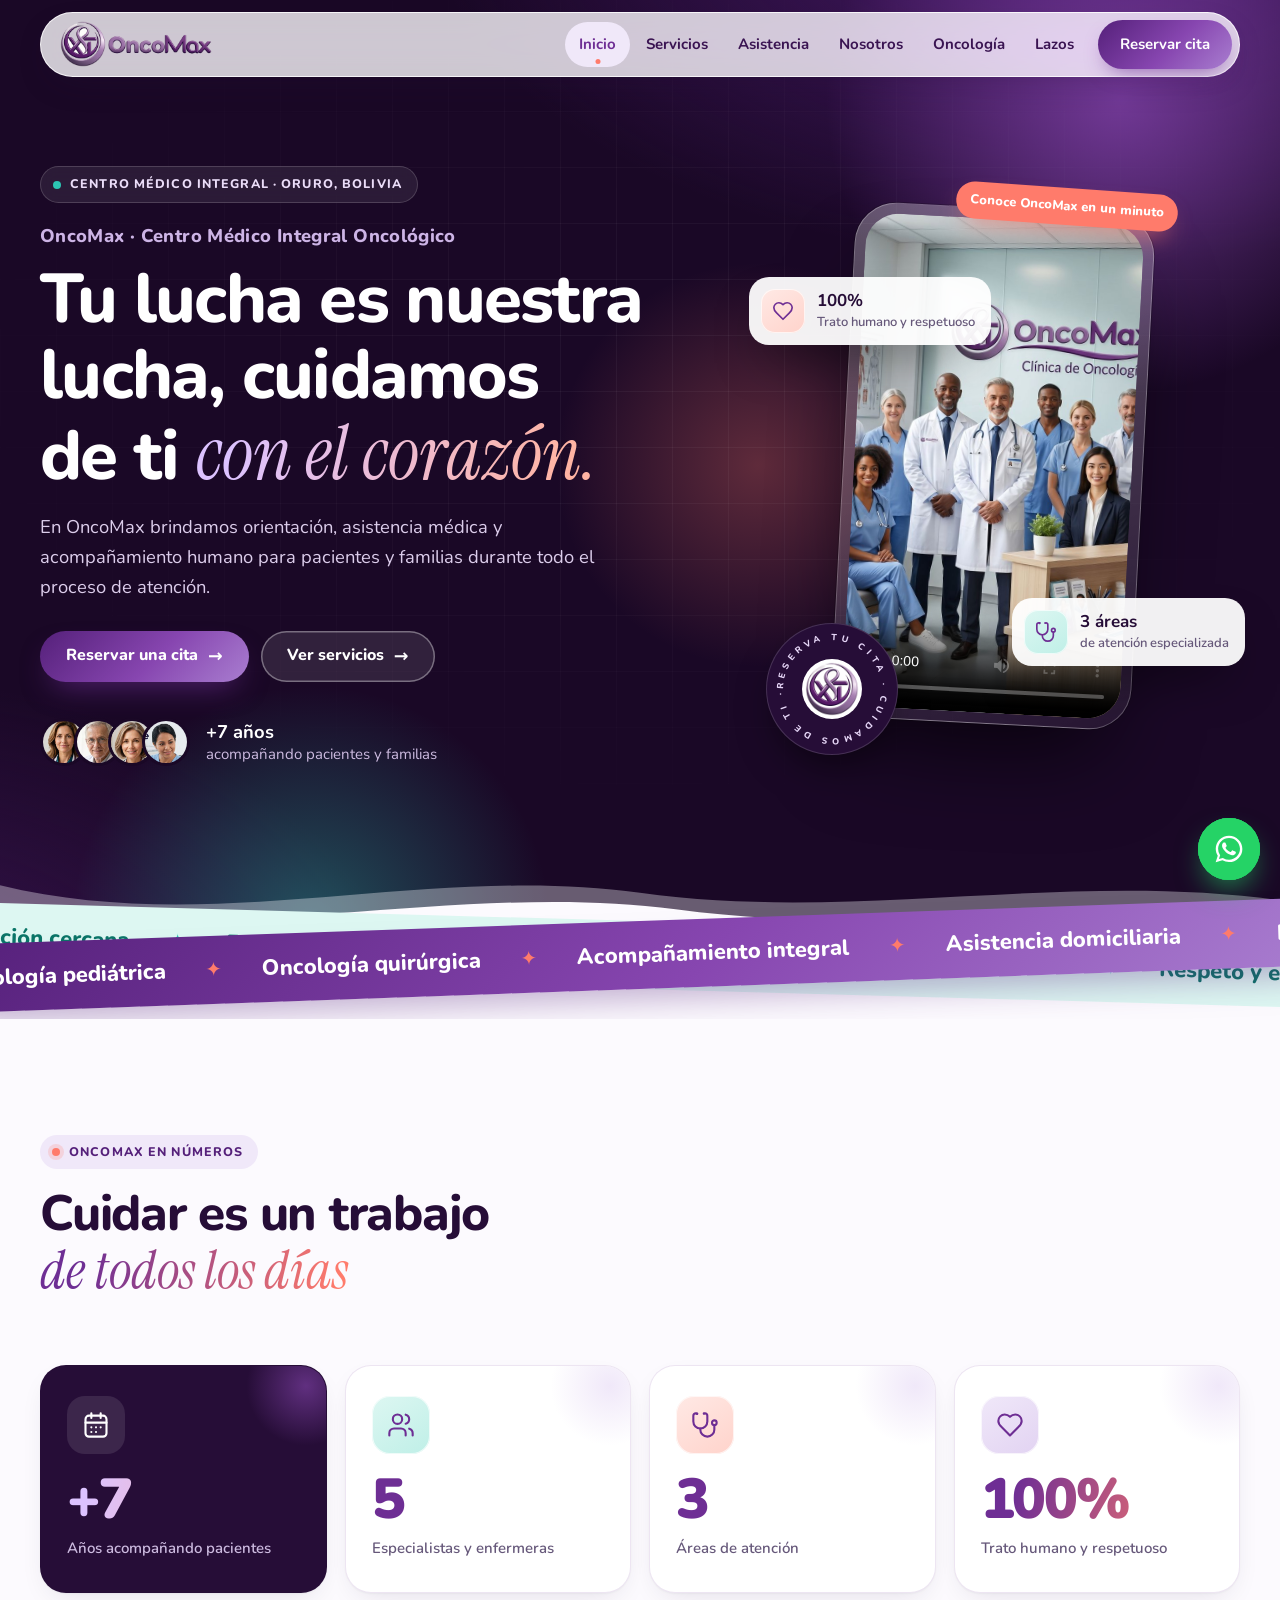
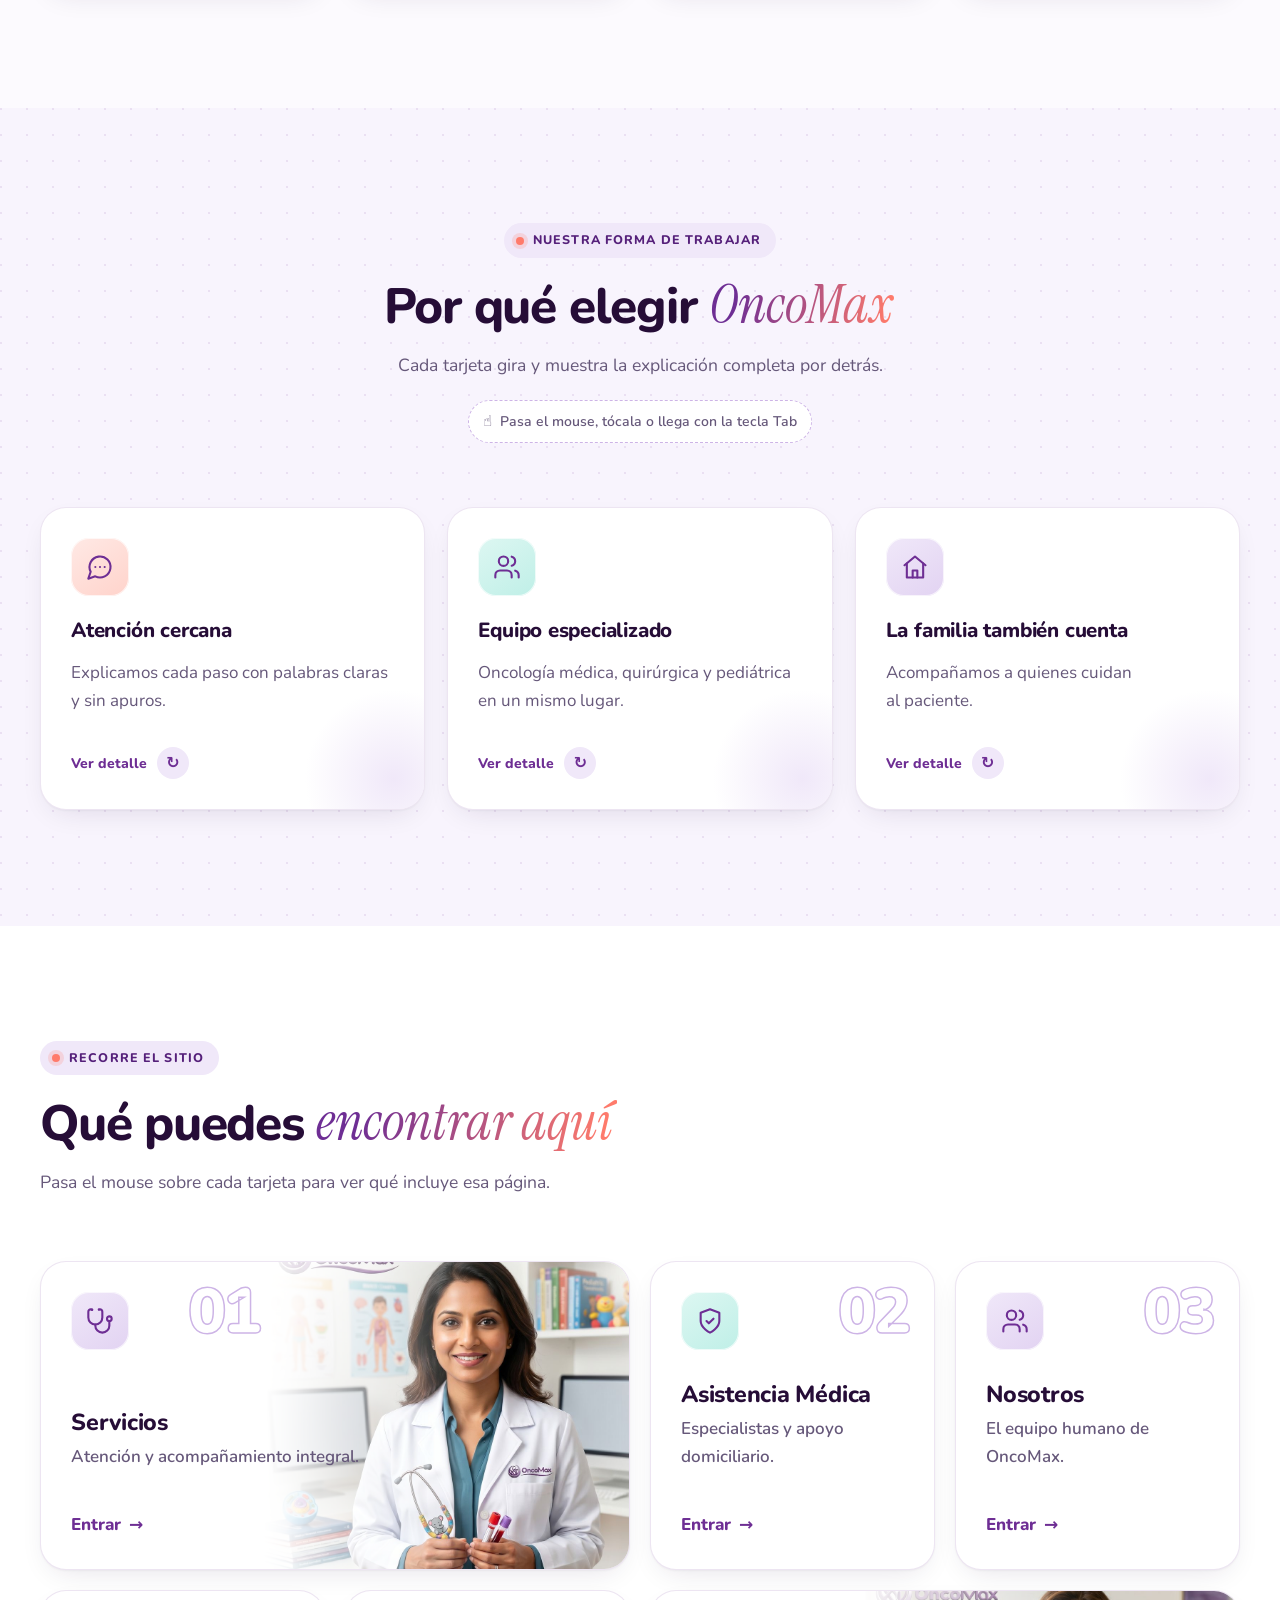
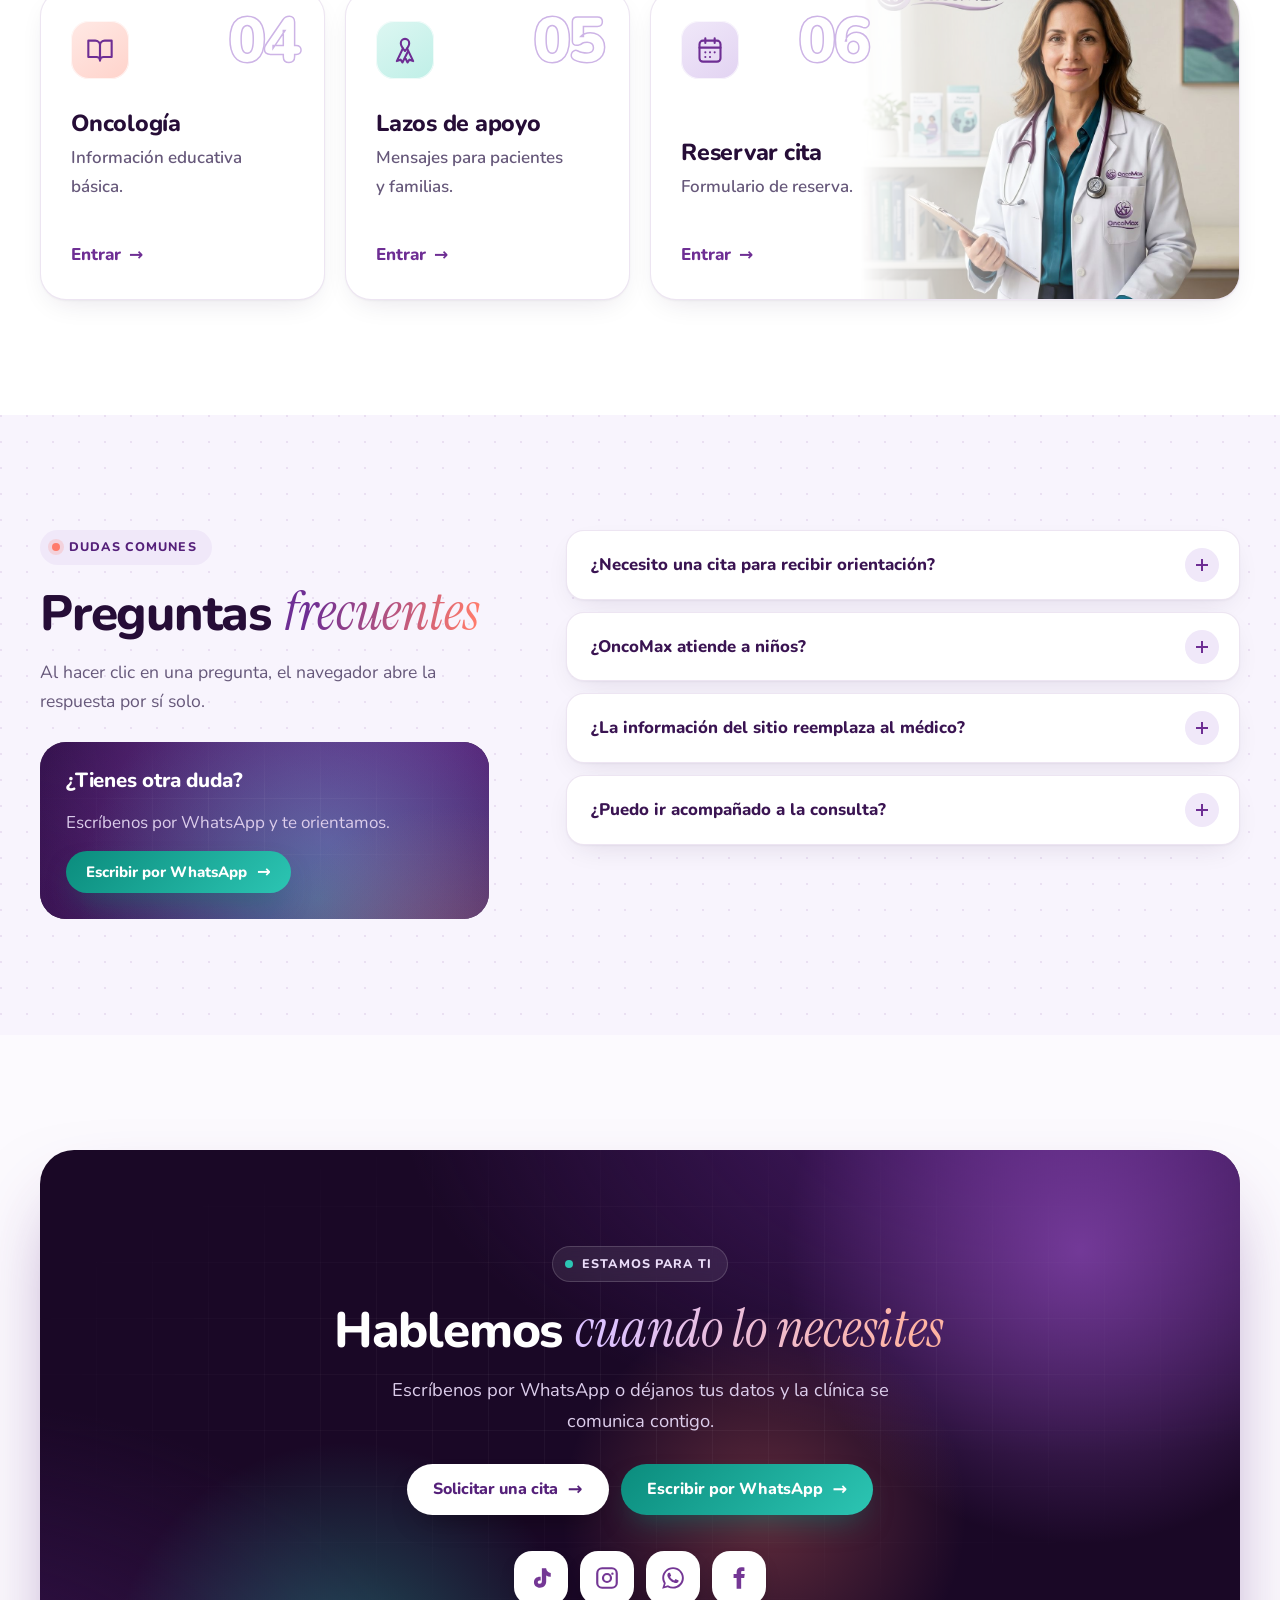
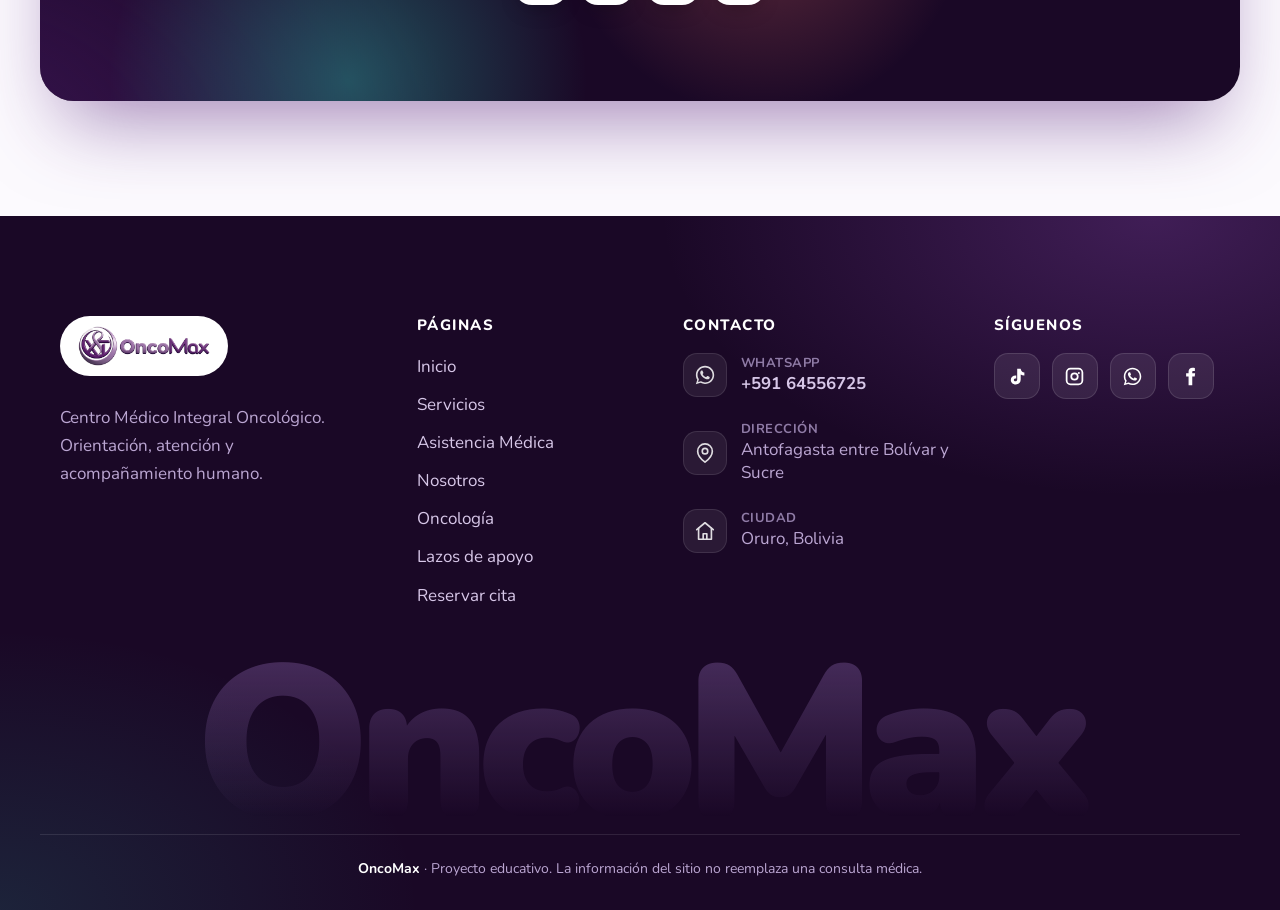
==== index.html @ a29e319a "Add files via upload" ====
<!DOCTYPE html>
<!-- Esta linea le dice al navegador que el documento usa HTML5. -->
<html lang="es">
<head>
  <!-- head guarda datos que el navegador necesita, pero que casi no se ven en pantalla. -->
  <meta charset="UTF-8">
  <meta name="viewport" content="width=device-width, initial-scale=1.0">
  <meta name="description" content="OncoMax: centro médico integral oncológico en Oruro, Bolivia. Orientación, asistencia médica y acompañamiento humano.">
  <meta name="theme-color" content="#260D37">
  <title>OncoMax | Inicio</title>
  <link rel="icon" href="assets/img/logo-simbolo.png">
  <!-- Tipografias: Nunito (redondeada como el logo) e Instrument Serif para los acentos. -->
  <link rel="preconnect" href="https://fonts.googleapis.com">
  <link rel="preconnect" href="https://fonts.gstatic.com" crossorigin>
  <link rel="stylesheet" href="https://fonts.googleapis.com/css2?family=Instrument+Serif:ital@0;1&amp;family=Nunito:wght@400..900&amp;display=swap">
  <!-- Todos los estilos del sitio viven en un solo archivo compartido. -->
  <link rel="stylesheet" href="assets/css/estilos.css">
</head>
<body>
  <!-- Barra de progreso de lectura (solo decorativa). -->
  <div class="progreso" aria-hidden="true"></div>

  <!-- ================= CABECERA ================= -->
  <header class="cabecera">
    <div class="cabecera__interior">
      <!-- El logo siempre lleva al inicio. -->
      <a class="marca" href="index.html" aria-label="OncoMax, ir al inicio">
        <img src="assets/img/logo-oncomax-horizontal.png" alt="OncoMax" width="152" height="46">
      </a>

      <!-- Casilla escondida que abre el menu en celular; el label es el boton. -->
      <input class="nav-toggle" id="nav-toggle" type="checkbox" aria-label="Abrir o cerrar el menu">
      <label class="hamburguesa" for="nav-toggle" aria-hidden="true">
        <span></span><span></span><span></span>
      </label>

      <nav class="nav" aria-label="Principal">
        <a class="activo" aria-current="page" href="index.html">Inicio</a>
        <a href="servicios.html">Servicios</a>
        <a href="asistencia.html">Asistencia</a>
        <a href="nosotros.html">Nosotros</a>
        <a href="oncologia.html">Oncología</a>
        <a href="lazos.html">Lazos</a>
        <a class="nav__cta" href="reserva.html">Reservar cita</a>
      </nav>
    </div>
  </header>

  <main>
    <!-- ================= PORTADA ================= -->
    <section class="portada">
      <div class="fondo-vivo" aria-hidden="true"><span class="mancha mancha--1"></span><span class="mancha mancha--2"></span><span class="mancha mancha--3"></span></div>
      <div class="portada__interior">
        <div class="portada__texto">
          <!-- "entrada" hace que cada linea aparezca al cargar; --d es el orden. -->
          <span class="etiqueta etiqueta--brillo entrada">Centro médico integral · Oruro, Bolivia</span>
          <span class="portada__marca entrada" style="--d:1">OncoMax · Centro Médico Integral Oncológico</span>
          <h1 class="entrada" style="--d:2">Tu lucha es nuestra lucha, cuidamos de ti <em>con el corazón.</em></h1>
          <p class="entrada" style="--d:3">En OncoMax brindamos orientación, asistencia médica y acompañamiento humano
             para pacientes y familias durante todo el proceso de atención.</p>
          <div class="acciones entrada" style="--d:4">
            <a class="boton" href="reserva.html">Reservar una cita</a>
            <a class="boton boton--vidrio" href="servicios.html">Ver servicios</a>
          </div>

          <!-- Caras del equipo + un dato que da confianza. -->
          <div class="confianza entrada" style="--d:5">
            <div class="avatares">
              <img src="assets/img/web/cara-dra-elena-rosales.jpg" alt="" width="48" height="48">
              <img src="assets/img/web/cara-doctor-abdon.jpg" alt="" width="48" height="48">
              <img src="assets/img/web/cara-dra-amara-orellio.jpg" alt="" width="48" height="48">
              <img src="assets/img/web/cara-enfermera-sofia.jpg" alt="" width="48" height="48">
            </div>
            <p><b>+7 años</b> acompañando pacientes y familias</p>
          </div>
        </div>

        <!-- El video vive dentro de un marco con forma de celular. -->
        <div class="portada__visual entrada" style="--d:3">
          <p class="video-pie">Conoce OncoMax en un minuto</p>
          <div class="telefono">
            <video class="video" controls playsinline preload="metadata" poster="assets/img/web/equipo-oncomax.jpg">
              <source src="assets/videos/video-inicio.mp4" type="video/mp4">
              Tu navegador no puede reproducir este video.
            </video>
          </div>

          <!-- Tarjetitas que flotan alrededor del video. -->
          <div class="flotante flotante--1">
            <span class="icono icono--chico icono--coral"><img src="assets/icons/ui/corazon.svg" alt=""></span>
            <span><b>100%</b><small>Trato humano y respetuoso</small></span>
          </div>
          <div class="flotante flotante--2">
            <span class="icono icono--chico icono--menta"><img src="assets/icons/ui/estetoscopio.svg" alt=""></span>
            <span><b>3 áreas</b><small>de atención especializada</small></span>
          </div>

          <!-- Sello que gira: el texto sigue un circulo dibujado en SVG. -->
          <a class="sello" href="reserva.html" aria-label="Reservar una cita">
            <svg viewBox="0 0 200 200" aria-hidden="true">
              <defs><path id="circulo-sello" d="M100,100 m-74,0 a74,74 0 1,1 148,0 a74,74 0 1,1 -148,0"/></defs>
              <!-- textLength reparte las letras para cubrir el circulo completo. -->
              <text><textPath href="#circulo-sello" textLength="462" lengthAdjust="spacing">Reserva tu cita · Cuidamos de ti · </textPath></text>
            </svg>
            <img src="assets/img/logo-simbolo.png" alt="">
          </a>
        </div>
      </div>
      <svg class="ola" viewBox="0 0 1440 120" preserveAspectRatio="none" aria-hidden="true">
        <path d="M0,38 C240,108 480,8 720,48 C960,88 1200,18 1440,58 L1440,120 L0,120 Z"/>
        <path d="M0,72 C260,120 520,32 760,70 C1000,108 1220,58 1440,82 L1440,120 L0,120 Z"/>
      </svg>
    </section>

    <!-- ================= CINTAS EN MOVIMIENTO =================
         Cada lista se repite dos veces: cuando la primera sale de la
         pantalla, la copia ocupa su lugar y el giro parece infinito. -->
    <div class="cintas" aria-hidden="true">
      <div class="cinta cinta--atras">
        <div class="cinta__pista">
          <ul><li>Atención cercana</li><li>Equipo especializado</li><li>La familia también cuenta</li><li>Palabras claras</li><li>Respeto y escucha</li></ul>
          <ul><li>Atención cercana</li><li>Equipo especializado</li><li>La familia también cuenta</li><li>Palabras claras</li><li>Respeto y escucha</li></ul>
        </div>
      </div>
      <div class="cinta">
        <div class="cinta__pista">
          <ul><li>Oncología pediátrica</li><li>Oncología quirúrgica</li><li>Acompañamiento integral</li><li>Asistencia domiciliaria</li><li>Lazos de apoyo</li></ul>
          <ul><li>Oncología pediátrica</li><li>Oncología quirúrgica</li><li>Acompañamiento integral</li><li>Asistencia domiciliaria</li><li>Lazos de apoyo</li></ul>
        </div>
      </div>
    </div>

    <!-- ================= CIFRAS ================= -->
    <section class="seccion">
      <div class="seccion__interior">
        <div class="titulo-seccion revelar">
          <span class="etiqueta">OncoMax en números</span>
          <h2>Cuidar es un trabajo <em>de todos los días</em></h2>
        </div>
        <!-- Cada numero cuenta desde cero con CSS (ver "contador" en estilos.css).
             El texto .sr-solo es el que leen los lectores de pantalla. -->
        <div class="cifras escalonado">
          <div class="cifra cifra--oscura">
            <span class="icono"><img src="assets/icons/ui/calendario.svg" alt=""></span>
            <b><span class="contador" style="--fin:7" data-antes="+" aria-hidden="true"></span><span class="sr-solo">+7</span></b>
            <span>Años acompañando pacientes</span>
          </div>
          <div class="cifra">
            <span class="icono icono--menta"><img src="assets/icons/ui/equipo.svg" alt=""></span>
            <b><span class="contador" style="--fin:5" aria-hidden="true"></span><span class="sr-solo">5</span></b>
            <span>Especialistas y enfermeras</span>
          </div>
          <div class="cifra">
            <span class="icono icono--coral"><img src="assets/icons/ui/estetoscopio.svg" alt=""></span>
            <b><span class="contador" style="--fin:3" aria-hidden="true"></span><span class="sr-solo">3</span></b>
            <span>Áreas de atención</span>
          </div>
          <div class="cifra">
            <span class="icono"><img src="assets/icons/ui/corazon.svg" alt=""></span>
            <b><span class="contador" style="--fin:100" data-despues="%" aria-hidden="true"></span><span class="sr-solo">100%</span></b>
            <span>Trato humano y respetuoso</span>
          </div>
        </div>
      </div>
    </section>

    <!-- ================= POR QUE ONCOMAX (tarjetas giratorias) ================= -->
    <section class="seccion seccion--suave">
      <div class="seccion__interior">
        <div class="titulo-seccion titulo-seccion--centro revelar">
          <span class="etiqueta">Nuestra forma de trabajar</span>
          <h2>Por qué elegir <em>OncoMax</em></h2>
          <p>Cada tarjeta gira y muestra la explicación completa por detrás.</p>
          <span class="pista-uso">Pasa el mouse, tócala o llega con la tecla Tab</span>
        </div>

        <div class="grid grid--3 escalonado">
          <article class="flip flip--texto" tabindex="0">
            <div class="flip__interior">
              <div class="flip__cara flip__frente">
                <span class="icono icono--coral"><img src="assets/icons/ui/mensaje.svg" alt=""></span>
                <h3>Atención cercana</h3>
                <p>Explicamos cada paso con palabras claras y sin apuros.</p>
                <span class="pista">Ver detalle</span>
              </div>
              <div class="flip__cara flip__atras">
                <h3>Atención cercana</h3>
                <p>El paciente recibe información comprensible sobre su situación, puede
                   preguntar todas las veces que necesite y decide acompañado del profesional.</p>
              </div>
            </div>
          </article>

          <article class="flip flip--texto flip--menta" tabindex="0">
            <div class="flip__interior">
              <div class="flip__cara flip__frente">
                <span class="icono icono--menta"><img src="assets/icons/ui/equipo.svg" alt=""></span>
                <h3>Equipo especializado</h3>
                <p>Oncología médica, quirúrgica y pediátrica en un mismo lugar.</p>
                <span class="pista">Ver detalle</span>
              </div>
              <div class="flip__cara flip__atras">
                <h3>Equipo especializado</h3>
                <p>Doctores y enfermeras trabajan de forma coordinada, así el paciente no
                   tiene que repetir su historia en cada consulta.</p>
              </div>
            </div>
          </article>

          <article class="flip flip--texto flip--coral" tabindex="0">
            <div class="flip__interior">
              <div class="flip__cara flip__frente">
                <span class="icono"><img src="assets/icons/ui/casa.svg" alt=""></span>
                <h3>La familia también cuenta</h3>
                <p>Acompañamos a quienes cuidan al paciente.</p>
                <span class="pista">Ver detalle</span>
              </div>
              <div class="flip__cara flip__atras">
                <h3>La familia también cuenta</h3>
                <p>Damos orientación a familiares y amigos para que sepan cómo ayudar,
                   cómo escuchar y cómo cuidarse ellos mismos.</p>
              </div>
            </div>
          </article>
        </div>
      </div>
    </section>

    <!-- ================= MAPA DEL SITIO EN TARJETAS =================
         Cada tarjeta es un enlace. Al pasar el mouse se llena de color
         y despliega la descripcion larga de esa pagina. -->
    <section class="seccion seccion--blanca">
      <div class="seccion__interior">
        <div class="titulo-seccion revelar">
          <span class="etiqueta">Recorre el sitio</span>
          <h2>Qué puedes <em>encontrar aquí</em></h2>
          <p>Pasa el mouse sobre cada tarjeta para ver qué incluye esa página.</p>
        </div>

        <div class="rutas escalonado">
          <a class="ruta ruta--ancha" href="servicios.html">
            <img class="ruta__foto" src="assets/img/web/servicio-pediatrico.jpg" alt="" loading="lazy" style="--foco: 50% 45%; --zoom: 1.15">
            <span class="ruta__num" aria-hidden="true">01</span>
            <span class="icono"><img src="assets/icons/ui/estetoscopio.svg" alt=""></span>
            <h3>Servicios</h3>
            <p class="ruta__corto">Atención y acompañamiento integral.</p>
            <p class="ruta__largo"><span>Conoce las áreas de atención disponibles: oncología pediátrica,
               oncología quirúrgica y acompañamiento integral.</span></p>
            <span class="ruta__ir">Entrar</span>
          </a>

          <a class="ruta" href="asistencia.html">
            <span class="ruta__num" aria-hidden="true">02</span>
            <span class="icono icono--menta"><img src="assets/icons/ui/escudo.svg" alt=""></span>
            <h3>Asistencia Médica</h3>
            <p class="ruta__corto">Especialistas y apoyo domiciliario.</p>
            <p class="ruta__largo"><span>Revisa a los profesionales, el calendario de atención y los tres pasos
               para solicitar una consulta.</span></p>
            <span class="ruta__ir">Entrar</span>
          </a>

          <a class="ruta" href="nosotros.html">
            <span class="ruta__num" aria-hidden="true">03</span>
            <span class="icono"><img src="assets/icons/ui/equipo.svg" alt=""></span>
            <h3>Nosotros</h3>
            <p class="ruta__corto">El equipo humano de OncoMax.</p>
            <p class="ruta__largo"><span>Descubre la historia de la clínica, la galería y la biografía de
               doctores y enfermeras.</span></p>
            <span class="ruta__ir">Entrar</span>
          </a>

          <a class="ruta" href="oncologia.html">
            <span class="ruta__num" aria-hidden="true">04</span>
            <span class="icono icono--coral"><img src="assets/icons/ui/libro.svg" alt=""></span>
            <h3>Oncología</h3>
            <p class="ruta__corto">Información educativa básica.</p>
            <p class="ruta__largo"><span>Aprende con mitos y realidades, un cuestionario para autoevaluarte y
               señales a las que conviene prestar atención.</span></p>
            <span class="ruta__ir">Entrar</span>
          </a>

          <a class="ruta" href="lazos.html">
            <span class="ruta__num" aria-hidden="true">05</span>
            <span class="icono icono--menta"><img src="assets/icons/ui/lazo.svg" alt=""></span>
            <h3>Lazos de apoyo</h3>
            <p class="ruta__corto">Mensajes para pacientes y familias.</p>
            <p class="ruta__largo"><span>Encuentra frases de aliento y consejos concretos para acompañar con
               respeto y cariño.</span></p>
            <span class="ruta__ir">Entrar</span>
          </a>

          <a class="ruta ruta--ancha" href="reserva.html">
            <img class="ruta__foto" src="assets/img/web/dra-elena-rosales.jpg" alt="" loading="lazy" style="--foco: 55% 30%; --zoom: 1.2">
            <span class="ruta__num" aria-hidden="true">06</span>
            <span class="icono"><img src="assets/icons/ui/calendario.svg" alt=""></span>
            <h3>Reservar cita</h3>
            <p class="ruta__corto">Formulario de reserva.</p>
            <p class="ruta__largo"><span>Elige un servicio, una fecha y deja tus datos de contacto. También
               encontrarás el croquis para llegar.</span></p>
            <span class="ruta__ir">Entrar</span>
          </a>
        </div>
      </div>
    </section>

    <!-- ================= PREGUNTAS FRECUENTES ================= -->
    <section class="seccion seccion--suave" id="preguntas">
      <div class="seccion__interior dividido">
        <!-- Columna izquierda: se queda fija mientras se leen las preguntas. -->
        <div class="dividido__lado revelar">
          <div class="titulo-seccion">
            <span class="etiqueta">Dudas comunes</span>
            <h2>Preguntas <em>frecuentes</em></h2>
            <p>Al hacer clic en una pregunta, el navegador abre la respuesta por sí solo.</p>
          </div>
          <div class="tarjeta-ayuda">
            <div class="fondo-vivo" aria-hidden="true"><span class="mancha mancha--1"></span><span class="mancha mancha--2"></span><span class="mancha mancha--3"></span></div>
            <h3>¿Tienes otra duda?</h3>
            <p>Escríbenos por WhatsApp y te orientamos.</p>
            <a class="boton boton--menta boton--chico" href="https://wa.me/59164556725" target="_blank" rel="noopener">Escribir por WhatsApp</a>
          </div>
        </div>

        <div class="escalonado">
          <details>
            <summary>¿Necesito una cita para recibir orientación?</summary>
            <p>Sí, puedes solicitarla desde la página Reserva o comunicarte por WhatsApp.</p>
          </details>
          <details>
            <summary>¿OncoMax atiende a niños?</summary>
            <p>Sí, contamos con información y atención de oncología pediátrica.</p>
          </details>
          <details>
            <summary>¿La información del sitio reemplaza al médico?</summary>
            <p>No. Esta página es educativa y una evaluación siempre debe realizarla un profesional.</p>
          </details>
          <details>
            <summary>¿Puedo ir acompañado a la consulta?</summary>
            <p>Sí. Recomendamos venir con una persona de confianza que ayude a anotar las indicaciones.</p>
          </details>
        </div>
      </div>
    </section>

    <!-- ================= LLAMADO FINAL Y REDES ================= -->
    <section class="seccion">
      <div class="seccion__interior">
        <div class="llamado revelar">
          <div class="fondo-vivo" aria-hidden="true"><span class="mancha mancha--1"></span><span class="mancha mancha--2"></span><span class="mancha mancha--3"></span></div>
          <span class="etiqueta etiqueta--brillo">Estamos para ti</span>
          <h2>Hablemos <em>cuando lo necesites</em></h2>
          <p>Escríbenos por WhatsApp o déjanos tus datos y la clínica se comunica contigo.</p>
          <div class="acciones acciones--centro">
            <a class="boton boton--blanco" href="reserva.html">Solicitar una cita</a>
            <a class="boton boton--menta" href="https://wa.me/59164556725" target="_blank" rel="noopener">Escribir por WhatsApp</a>
          </div>
          <!-- Por ahora TikTok e Instagram usan # porque faltan los enlaces reales. -->
          <div class="redes">
            <a href="#" aria-label="TikTok"><img src="assets/icons/tiktok.svg" alt=""></a>
            <a href="#" aria-label="Instagram"><img src="assets/icons/instagram.svg" alt=""></a>
            <a href="https://wa.me/59164556725" target="_blank" rel="noopener" aria-label="WhatsApp"><img src="assets/icons/whatsapp.svg" alt=""></a>
            <a href="https://www.facebook.com/profile.php?id=61578464102459" target="_blank" rel="noopener" aria-label="Facebook"><img src="assets/icons/facebook.svg" alt=""></a>
          </div>
        </div>
      </div>
    </section>
  </main>

  <!-- Boton fijo: abre una conversacion de WhatsApp en otra pestaña. -->
  <a class="whatsapp-fijo" href="https://wa.me/59164556725" target="_blank" rel="noopener" aria-label="Abrir WhatsApp">
    <img src="assets/icons/whatsapp.svg" alt="">
    <span>¿Hablamos?</span>
  </a>

  <!-- ================= PIE DE PAGINA ================= -->
  <footer class="pie">
    <div class="pie__interior">
      <div>
        <a class="pie__logo" href="index.html"><img src="assets/img/logo-oncomax-horizontal.png" alt="OncoMax" width="132" height="40"></a>
        <p>Centro Médico Integral Oncológico. Orientación, atención y acompañamiento humano.</p>
      </div>
      <div>
        <h3>Páginas</h3>
        <ul>
          <li><a href="index.html">Inicio</a></li>
          <li><a href="servicios.html">Servicios</a></li>
          <li><a href="asistencia.html">Asistencia Médica</a></li>
          <li><a href="nosotros.html">Nosotros</a></li>
          <li><a href="oncologia.html">Oncología</a></li>
          <li><a href="lazos.html">Lazos de apoyo</a></li>
          <li><a href="reserva.html">Reservar cita</a></li>
        </ul>
      </div>
      <div>
        <h3>Contacto</h3>
        <ul class="lista-datos">
          <li><span class="icono icono--chico"><img src="assets/icons/whatsapp.svg" alt=""></span><span><small>WhatsApp</small><a href="https://wa.me/59164556725" target="_blank" rel="noopener">+591 64556725</a></span></li>
          <li><span class="icono icono--chico"><img src="assets/icons/ui/ubicacion.svg" alt=""></span><span><small>Dirección</small>Antofagasta entre Bolívar y Sucre</span></li>
          <li><span class="icono icono--chico"><img src="assets/icons/ui/casa.svg" alt=""></span><span><small>Ciudad</small>Oruro, Bolivia</span></li>
        </ul>
      </div>
      <div>
        <h3>Síguenos</h3>
        <!-- Por ahora TikTok e Instagram usan # porque faltan los enlaces reales. -->
        <div class="redes">
          <a href="#" aria-label="TikTok"><img src="assets/icons/tiktok.svg" alt=""></a>
          <a href="#" aria-label="Instagram"><img src="assets/icons/instagram.svg" alt=""></a>
          <a href="https://wa.me/59164556725" target="_blank" rel="noopener" aria-label="WhatsApp"><img src="assets/icons/whatsapp.svg" alt=""></a>
          <a href="https://www.facebook.com/profile.php?id=61578464102459" target="_blank" rel="noopener" aria-label="Facebook"><img src="assets/icons/facebook.svg" alt=""></a>
        </div>
      </div>
    </div>
    <!-- Palabra gigante decorativa. -->
    <div class="pie__gigante" aria-hidden="true">OncoMax</div>
    <div class="pie__abajo">
      <p><b>OncoMax</b> · Proyecto educativo. La información del sitio no reemplaza una consulta médica.</p>
    </div>
  </footer>
</body>
</html>
---- assets/css/estilos.css ----
/* ============================================================
   OncoMax - Hoja de estilos compartida (version 2).
   La paleta sale del logo: ciruela profundo, violeta y lavanda.
   Se suman dos acentos frescos que la equilibran:
     - menta: esperanza, salud, "disponible"
     - coral: calidez humana, llamados de atencion suaves
   Todo el movimiento esta hecho solo con HTML y CSS, sin JavaScript.
   ============================================================ */

/* ---------- 1. Variables ---------- */
:root {
  /* Morados del logo, del mas oscuro al mas claro. */
  --ciruela-950: #1A0826;
  --ciruela-900: #260D37;
  --ciruela-800: #3A1452;
  --violeta-700: #55207A;
  --violeta-600: #6E2E94;     /* Color principal (el del logo). */
  --violeta-500: #8746B0;
  --orquidea-400: #A97ED0;
  --lavanda-300: #CDB4E6;
  --lavanda-200: #E2D3F2;
  --lavanda-100: #F0E8F9;
  --lavanda-50:  #F8F4FD;

  /* Acentos. */
  --menta-500: #2CC5B3;
  --menta-700: #0B7568;
  --menta-100: #DDF7F2;
  --coral-500: #FF7B6B;
  --coral-700: #C2453A;
  --coral-100: #FFE9E5;

  /* Neutros. */
  --fondo: #FCFAFE;
  --blanco: #FFFFFF;
  --tinta: #22132E;
  --tinta-suave: #66587A;
  --linea: rgba(110, 46, 148, .12);

  /* Degradados reutilizables. */
  --grad-marca: linear-gradient(135deg, var(--violeta-700), var(--violeta-500) 55%, var(--orquidea-400));
  --grad-menta: linear-gradient(135deg, #0B8C7D, var(--menta-500));
  --grad-coral: linear-gradient(135deg, #E2554A, #FF9C80);
  --grad-acento: linear-gradient(100deg, var(--violeta-600) 15%, var(--coral-500) 95%);
  --grad-acento-claro: linear-gradient(100deg, #DCC2FF 10%, #FFB4A3 90%);

  /* Formas y sombras. */
  --radio-xl: 34px;
  --radio-l: 26px;
  --radio: 18px;
  --radio-s: 12px;
  --sombra-s: 0 1px 2px rgba(38, 13, 55, .04), 0 10px 30px -12px rgba(38, 13, 55, .14);
  --sombra-m: 0 22px 50px -18px rgba(85, 32, 122, .38);
  --sombra-l: 0 40px 80px -24px rgba(85, 32, 122, .55);

  /* Medidas. */
  --ancho: 1200px;
  --ancho-texto: 800px;
  --cab: 78px;                /* Alto de la cabecera flotante. */

  /* Curvas de movimiento: todas las animaciones usan estas dos. */
  --curva: cubic-bezier(.22, 1, .36, 1);       /* Frena suave al final. */
  --rebote: cubic-bezier(.34, 1.56, .64, 1);   /* Pequeño rebote. */

  --fuente: "Nunito", "Segoe UI", system-ui, -apple-system, sans-serif;
  --fuente-acento: "Instrument Serif", Georgia, "Times New Roman", serif;

  interpolate-size: allow-keywords;   /* Permite animar hasta height: auto. */
}

/* ---------- 2. Reglas generales ---------- */
*, *::before, *::after { box-sizing: border-box; }

html {
  scroll-behavior: smooth;
  scroll-padding-top: 110px;
  scrollbar-color: var(--orquidea-400) var(--lavanda-100);
  -webkit-text-size-adjust: 100%;
}

body {
  margin: 0;
  font-family: var(--fuente);
  font-size: 17px;
  line-height: 1.65;
  color: var(--tinta);
  background: var(--fondo);
  overflow-x: clip;               /* Las cintas inclinadas no generan scroll lateral. */
  -webkit-font-smoothing: antialiased;
}

img, video, iframe, svg { max-width: 100%; display: block; }
a { color: var(--violeta-600); }

h1, h2, h3 {
  margin: 0 0 16px;
  font-weight: 800;
  line-height: 1.1;
  letter-spacing: -.025em;
  color: var(--ciruela-900);
  text-wrap: balance;
}
h1 { font-size: clamp(2.5rem, 5.6vw, 4.5rem); }
h2 { font-size: clamp(2rem, 4vw, 3.1rem); }
h3 { font-size: clamp(1.15rem, 1.6vw, 1.35rem); line-height: 1.25; letter-spacing: -.01em; }
p  { margin: 0 0 14px; text-wrap: pretty; }

/* La palabra en cursiva de cada titulo usa una letra con serifa y un degradado. */
h1 em, h2 em {
  font-family: var(--fuente-acento);
  font-style: italic;
  font-weight: 400;
  font-size: 1.08em;
  letter-spacing: 0;
  padding-right: .06em;
  background: var(--grad-acento);
  -webkit-background-clip: text;
  background-clip: text;
  color: transparent;
}

::selection { background: var(--violeta-600); color: var(--blanco); }
:focus-visible { outline: 3px solid var(--menta-500); outline-offset: 3px; }

/* Texto que solo leen los lectores de pantalla. */
.sr-solo {
  position: absolute;
  width: 1px; height: 1px;
  overflow: hidden;
  clip-path: inset(50%);
  white-space: nowrap;
}

/* ---------- 3. Transicion entre paginas ----------
   Los navegadores modernos funden una pagina con la siguiente
   al hacer clic en el menu. Los demas simplemente cambian de pagina. */
@view-transition { navigation: auto; }
main { view-transition-name: contenido; }
::view-transition-old(root) { animation: .25s ease both vtDesvanecer; }
::view-transition-new(root) { animation: .35s ease both vtAparecer; }
::view-transition-old(contenido) { animation: .3s var(--curva) both vtSalir; }
::view-transition-new(contenido) { animation: .6s var(--curva) both vtEntrar; }
@keyframes vtDesvanecer { to { opacity: 0; } }
@keyframes vtAparecer { from { opacity: 0; } }
@keyframes vtSalir { to { opacity: 0; transform: translateY(-16px); } }
@keyframes vtEntrar { from { opacity: 0; transform: translateY(28px); } }

/* ---------- 4. Barra de progreso de lectura ----------
   Se llena de izquierda a derecha segun cuanto bajamos en la pagina. */
.progreso {
  position: fixed;
  inset: 0 0 auto 0;
  height: 4px;
  z-index: 300;
  pointer-events: none;
  background: linear-gradient(90deg, var(--menta-500), var(--violeta-500), var(--coral-500));
  transform-origin: 0 50%;
  transform: scaleX(0);
}
@supports (animation-timeline: scroll()) {
  .progreso { animation: llenarAncho linear both; animation-timeline: scroll(root); }
}
@keyframes llenarAncho { to { transform: scaleX(1); } }

/* ---------- 5. Cabecera flotante y menu ---------- */
.cabecera {
  position: sticky;
  top: 0;
  z-index: 100;
  padding: 12px 16px 0;
  pointer-events: none;           /* Solo la "pastilla" recibe clics. */
}

.cabecera__interior {
  position: relative;
  max-width: var(--ancho);
  margin: auto;
  padding: 8px 8px 8px 20px;
  display: flex;
  align-items: center;
  justify-content: space-between;
  gap: 16px;
  pointer-events: auto;
}
/* El vidrio esmerilado va en una capa aparte: asi el menu de celular
   (position: fixed) puede ocupar toda la pantalla. */
.cabecera__interior::before {
  content: "";
  position: absolute;
  inset: 0;
  z-index: -1;
  border-radius: 999px;
  background: rgba(255, 255, 255, .78);
  border: 1px solid rgba(255, 255, 255, .8);
  -webkit-backdrop-filter: blur(18px) saturate(1.6);
  backdrop-filter: blur(18px) saturate(1.6);
  box-shadow: 0 12px 34px -14px rgba(38, 13, 55, .35);
}
/* Al bajar, la cabecera se vuelve mas solida. */
@supports (animation-timeline: scroll()) {
  .cabecera__interior::before {
    animation: cabeceraSolida linear both;
    animation-timeline: scroll(root);
    animation-range: 0 220px;
  }
}
@keyframes cabeceraSolida {
  from { background: rgba(255, 255, 255, .62); box-shadow: 0 8px 24px -16px rgba(38, 13, 55, .2); }
  to   { background: rgba(255, 255, 255, .9); box-shadow: 0 16px 40px -14px rgba(38, 13, 55, .38); }
}

.marca { display: block; flex: none; }
.marca img { height: 46px; width: auto; transition: transform .6s var(--rebote); }
.marca:hover img { transform: scale(1.05) rotate(-1.5deg); }

/* La casilla que abre y cierra el menu en celular. Es invisible,
   pero sigue existiendo para que el teclado tambien pueda usarla. */
.nav-toggle { position: absolute; opacity: 0; width: 1px; height: 1px; pointer-events: none; }

/* Boton de tres lineas: en computadora esta oculto. */
.hamburguesa {
  display: none;
  position: relative;
  width: 50px;
  height: 50px;
  border-radius: 50%;
  background: var(--ciruela-900);
  cursor: pointer;
  flex: none;
  transition: transform .4s var(--rebote), background .3s;
}
.hamburguesa:hover { transform: scale(1.06); }
.hamburguesa span {
  position: absolute;
  left: 15px;
  width: 20px;
  height: 2.5px;
  border-radius: 3px;
  background: var(--blanco);
  transition: transform .5s var(--rebote), opacity .3s, width .3s;
}
.hamburguesa span:nth-child(1) { top: 17px; }
.hamburguesa span:nth-child(2) { top: 24px; width: 14px; }
.hamburguesa span:nth-child(3) { top: 31px; }
/* Con la casilla marcada, las lineas forman una X. */
.nav-toggle:checked ~ .hamburguesa { background: var(--coral-500); }
.nav-toggle:checked ~ .hamburguesa span:nth-child(1) { transform: translateY(7px) rotate(45deg); }
.nav-toggle:checked ~ .hamburguesa span:nth-child(2) { opacity: 0; transform: translateX(-8px); }
.nav-toggle:checked ~ .hamburguesa span:nth-child(3) { transform: translateY(-7px) rotate(-45deg); }
.nav-toggle:focus-visible ~ .hamburguesa { outline: 3px solid var(--menta-500); outline-offset: 3px; }

.nav { display: flex; align-items: center; gap: 2px; }
.nav a {
  position: relative;
  padding: 10px 14px;
  border-radius: 999px;
  color: var(--ciruela-800);
  text-decoration: none;
  font-weight: 700;
  font-size: 15px;
  transition: color .3s, background-color .3s, transform .4s var(--rebote);
}
/* Puntito coral que aparece debajo del enlace. */
.nav a::after {
  content: "";
  position: absolute;
  left: 50%;
  bottom: 3px;
  width: 5px;
  height: 5px;
  border-radius: 50%;
  background: var(--coral-500);
  transform: translateX(-50%) scale(0);
  transition: transform .4s var(--rebote);
}
.nav a:hover { color: var(--violeta-600); background: var(--lavanda-100); }
.nav a:hover::after,
.nav a.activo::after { transform: translateX(-50%) scale(1); }
.nav a.activo { color: var(--violeta-600); background: var(--lavanda-100); }

/* "Reserva" se destaca como boton dentro del menu. */
.nav a.nav__cta {
  margin-left: 8px;
  padding: 12px 22px;
  color: var(--blanco);
  background: var(--grad-marca);
  box-shadow: 0 10px 22px -10px rgba(110, 46, 148, .8);
}
.nav a.nav__cta::after { display: none; }
.nav a.nav__cta:hover { transform: translateY(-2px); }
.nav a.nav__cta.activo { box-shadow: 0 0 0 3px var(--lavanda-200), 0 10px 22px -10px rgba(110, 46, 148, .8); }

/* Bloquea el scroll de la pagina mientras el menu de celular esta abierto. */
body:has(.nav-toggle:checked) { overflow: hidden; }

/* ---------- 6. Botones ---------- */
.boton {
  position: relative;
  display: inline-flex;
  align-items: center;
  justify-content: center;
  gap: 10px;
  padding: 16px 26px;
  border: 0;
  border-radius: 999px;
  background: var(--grad-marca);
  color: var(--blanco);
  font: 800 16px/1.1 var(--fuente);
  text-decoration: none;
  cursor: pointer;
  overflow: hidden;
  isolation: isolate;
  box-shadow: 0 14px 30px -12px rgba(110, 46, 148, .75);
  transition: transform .45s var(--rebote), box-shadow .45s, background-color .3s, color .3s;
}
/* Destello que cruza el boton al pasar el mouse. */
.boton::before {
  content: "";
  position: absolute;
  inset: 0;
  z-index: -1;
  background: linear-gradient(110deg, transparent 30%, rgba(255, 255, 255, .38) 50%, transparent 70%);
  transform: translateX(-120%);
  transition: transform .9s var(--curva);
}
/* Flecha que se adelanta un poco. */
.boton::after { content: "\2192"; font-size: 1.1em; transition: transform .45s var(--rebote); }
.boton:hover { transform: translateY(-3px); box-shadow: 0 20px 40px -14px rgba(110, 46, 148, .85); }
.boton:hover::before { transform: translateX(120%); }
.boton:hover::after { transform: translateX(5px); }
.boton:active { transform: translateY(0) scale(.97); }

.boton--claro {
  background: var(--blanco);
  color: var(--violeta-600);
  box-shadow: inset 0 0 0 2px var(--lavanda-200), 0 10px 24px -16px rgba(85, 32, 122, .5);
}
.boton--claro:hover { box-shadow: inset 0 0 0 2px var(--violeta-500), 0 16px 30px -16px rgba(85, 32, 122, .6); }

/* Para fondos oscuros. */
.boton--vidrio {
  background: rgba(255, 255, 255, .1);
  color: var(--blanco);
  box-shadow: inset 0 0 0 1.5px rgba(255, 255, 255, .35);
  -webkit-backdrop-filter: blur(8px);
  backdrop-filter: blur(8px);
}
.boton--vidrio:hover { background: rgba(255, 255, 255, .18); box-shadow: inset 0 0 0 1.5px rgba(255, 255, 255, .7); }

.boton--menta { background: var(--grad-menta); box-shadow: 0 14px 30px -12px rgba(11, 117, 104, .7); }
.boton--blanco { background: var(--blanco); color: var(--violeta-700); box-shadow: 0 14px 30px -14px rgba(0, 0, 0, .45); }
.boton--chico { padding: 12px 20px; font-size: 15px; }

.acciones { display: flex; flex-wrap: wrap; gap: 12px; margin-top: 28px; }
.acciones--centro,
.titulo-seccion--centro .acciones { justify-content: center; }

/* ---------- 7. Etiquetas y chips ---------- */
.etiqueta {
  display: inline-flex;
  align-items: center;
  gap: 9px;
  margin-bottom: 18px;
  padding: 7px 15px 7px 12px;
  border-radius: 999px;
  background: var(--lavanda-100);
  color: var(--violeta-700);
  font-size: 12.5px;
  font-weight: 800;
  letter-spacing: .09em;
  text-transform: uppercase;
}
.etiqueta::before {
  content: "";
  width: 8px;
  height: 8px;
  border-radius: 50%;
  background: var(--coral-500);
  box-shadow: 0 0 0 4px rgba(255, 123, 107, .2);
}
/* Version para fondos oscuros, con un punto que late. */
.etiqueta--brillo {
  background: rgba(255, 255, 255, .08);
  color: #EBDDF9;
  border: 1px solid rgba(255, 255, 255, .16);
  -webkit-backdrop-filter: blur(8px);
  backdrop-filter: blur(8px);
}
.etiqueta--brillo::before { background: var(--menta-500); box-shadow: none; animation: latido 2.2s ease-out infinite; }
.etiqueta--menta { background: var(--menta-100); color: var(--menta-700); }
.etiqueta--menta::before { background: var(--menta-500); box-shadow: 0 0 0 4px rgba(44, 197, 179, .2); }
.etiqueta--coral { background: var(--coral-100); color: var(--coral-700); }
.etiqueta--blanca { background: rgba(255, 255, 255, .16); color: var(--blanco); }
.etiqueta--blanca::before { background: var(--blanco); box-shadow: none; }
.etiqueta--numero::before { display: none; }

@keyframes latido {
  0%   { box-shadow: 0 0 0 0 rgba(44, 197, 179, .7); }
  70%  { box-shadow: 0 0 0 10px rgba(44, 197, 179, 0); }
  100% { box-shadow: 0 0 0 0 rgba(44, 197, 179, 0); }
}

/* Chip pequeño que se usa sobre fotos. */
.chip {
  display: inline-block;
  padding: 5px 12px;
  border-radius: 999px;
  background: rgba(255, 255, 255, .16);
  border: 1px solid rgba(255, 255, 255, .25);
  -webkit-backdrop-filter: blur(8px);
  backdrop-filter: blur(8px);
  color: var(--blanco);
  font-size: 13px;
  font-weight: 700;
  margin-bottom: 10px;
}

/* Icono dentro de un cuadrito redondeado. */
.icono {
  display: grid;
  place-items: center;
  flex: none;
  width: 58px;
  height: 58px;
  border-radius: 18px;
  background: linear-gradient(145deg, var(--lavanda-100), var(--lavanda-200));
  box-shadow: inset 0 0 0 1px rgba(255, 255, 255, .7);
  transition: transform .6s var(--rebote), background .4s;
}
.icono img { width: 28px; height: 28px; }
.icono--menta { background: linear-gradient(145deg, var(--menta-100), #BFEFE7); }
.icono--coral { background: linear-gradient(145deg, var(--coral-100), #FFD3CB); }
.icono--chico { width: 44px; height: 44px; border-radius: 14px; }
.icono--chico img { width: 22px; height: 22px; }

/* ---------- 8. Secciones ---------- */
main { display: block; }

.seccion { position: relative; padding: clamp(72px, 9vw, 124px) 20px; }
.seccion__interior { position: relative; max-width: var(--ancho); margin: auto; }
.seccion--angosta .seccion__interior { max-width: var(--ancho-texto); }
.seccion--blanca { background: var(--blanco); }
/* Fondo lavanda con una trama de puntitos. */
.seccion--suave {
  background:
    radial-gradient(circle at 1px 1px, rgba(110, 46, 148, .1) 1px, transparent 0) 0 0 / 26px 26px,
    var(--lavanda-50);
}

.titulo-seccion { max-width: 720px; margin-bottom: clamp(40px, 5vw, 64px); }
.titulo-seccion p { color: var(--tinta-suave); font-size: 1.1rem; max-width: 60ch; }
.titulo-seccion--centro { text-align: center; margin-left: auto; margin-right: auto; }
.titulo-seccion--centro p { margin-left: auto; margin-right: auto; }

/* Aviso pequeño de como usar las tarjetas. */
.pista-uso {
  display: inline-flex;
  align-items: center;
  gap: 8px;
  margin-top: 6px;
  padding: 8px 14px;
  border-radius: 999px;
  background: var(--blanco);
  border: 1px dashed var(--lavanda-300);
  color: var(--tinta-suave);
  font-size: 14px;
  font-weight: 600;
}
.pista-uso::before { content: "\261D"; font-size: 15px; animation: tocar 1.8s var(--curva) infinite; }
@keyframes tocar { 0%, 100% { transform: translateY(0); } 50% { transform: translateY(-4px); } }

/* ---------- 9. Fondo vivo (manchas de color que flotan) ----------
   Se usa en la portada, en la cabecera de cada pagina y en los llamados. */
.fondo-vivo {
  position: absolute;
  inset: 0;
  z-index: -1;
  overflow: hidden;
  background:
    radial-gradient(1100px 600px at 85% -10%, #4B1C6E 0%, transparent 60%),
    radial-gradient(900px 600px at -10% 110%, #3A1452 0%, transparent 60%),
    var(--ciruela-950);
}
/* Cuadricula muy suave que se desvanece hacia los bordes. */
.fondo-vivo::after {
  content: "";
  position: absolute;
  inset: 0;
  background-image:
    linear-gradient(rgba(255, 255, 255, .045) 1px, transparent 1px),
    linear-gradient(90deg, rgba(255, 255, 255, .045) 1px, transparent 1px);
  background-size: 56px 56px;
  -webkit-mask-image: radial-gradient(ellipse 70% 60% at 50% 40%, #000 20%, transparent 80%);
  mask-image: radial-gradient(ellipse 70% 60% at 50% 40%, #000 20%, transparent 80%);
}
.mancha {
  position: absolute;
  border-radius: 50%;
  animation: flotar 20s ease-in-out infinite alternate;
}
.mancha--1 { width: 640px; height: 640px; top: -220px; right: -160px; background: radial-gradient(circle, rgba(135, 70, 176, .75), transparent 65%); }
.mancha--2 { width: 520px; height: 520px; bottom: -240px; left: 4%; background: radial-gradient(circle, rgba(44, 197, 179, .38), transparent 65%); animation-duration: 24s; animation-delay: -8s; }
.mancha--3 { width: 440px; height: 440px; top: 26%; left: 42%; background: radial-gradient(circle, rgba(255, 123, 107, .3), transparent 65%); animation-duration: 28s; animation-delay: -4s; }
@keyframes flotar {
  0%   { transform: translate(0, 0) scale(1); }
  50%  { transform: translate(50px, -40px) scale(1.12); }
  100% { transform: translate(-40px, 50px) scale(.94); }
}

/* Ola que separa un bloque oscuro del siguiente. */
.ola {
  position: absolute;
  left: 0;
  right: 0;
  bottom: -1px;
  width: 100%;
  height: clamp(50px, 7vw, 110px);
  color: var(--fondo);
  pointer-events: none;
}
.ola path { fill: currentColor; }
.ola path:first-child { opacity: .35; }
.ola--blanca { color: var(--blanco); }
.ola--suave { color: var(--lavanda-50); }

/* ---------- 10. Portada del inicio ---------- */
.portada {
  position: relative;
  isolation: isolate;
  overflow: hidden;
  margin-top: calc(-1 * var(--cab));     /* Sube por detras de la cabecera flotante. */
  padding: calc(var(--cab) + clamp(48px, 7vw, 96px)) 20px clamp(120px, 14vw, 190px);
  color: var(--blanco);
}
.portada__interior {
  max-width: var(--ancho);
  margin: auto;
  display: grid;
  grid-template-columns: 1.12fr .88fr;
  gap: clamp(40px, 6vw, 80px);
  align-items: center;
}
.portada h1 { color: var(--blanco); font-size: clamp(2.6rem, 5.4vw, 4.6rem); }
.portada h1 em { background-image: var(--grad-acento-claro); }
.portada__marca {
  display: block;
  margin-bottom: 10px;
  font-size: 1.15rem;
  font-weight: 800;
  letter-spacing: .02em;
  color: var(--lavanda-300);
}
.portada__texto > p { color: #DCCDEB; font-size: 1.15rem; max-width: 52ch; }

/* Fila de fotos superpuestas + dato de confianza. */
.confianza { display: flex; align-items: center; gap: 16px; margin-top: 36px; flex-wrap: wrap; }
.avatares { display: flex; }
.avatares img {
  width: 48px;
  height: 48px;
  border-radius: 50%;
  object-fit: cover;
  object-position: var(--foco, 50% 30%);
  border: 3px solid var(--ciruela-950);
  margin-left: -14px;
  transition: transform .45s var(--rebote);
}
.avatares img:first-child { margin-left: 0; }
.avatares img:hover { transform: translateY(-6px) scale(1.12); position: relative; z-index: 1; }
.confianza p { margin: 0; color: #CDBBE0; font-size: 15px; line-height: 1.4; }
.confianza b { display: block; color: var(--blanco); font-size: 1.15rem; }

/* Lado derecho: el video en un marco de celular, con tarjetitas que flotan. */
.portada__visual { position: relative; justify-self: center; width: min(100%, 420px); padding: 20px 40px; }
.telefono {
  position: relative;
  width: min(100%, 300px);
  margin: auto;
  padding: 10px;
  border-radius: 42px;
  background: linear-gradient(160deg, rgba(255, 255, 255, .3), rgba(255, 255, 255, .06));
  border: 1px solid rgba(255, 255, 255, .25);
  box-shadow: 0 50px 90px -30px rgba(0, 0, 0, .7), 0 0 0 1px rgba(0, 0, 0, .2);
  transform: rotate(3deg);
  transition: transform .9s var(--curva);
  animation: levitar 7s ease-in-out infinite;
}
.portada__visual:hover .telefono { transform: rotate(0deg) scale(1.02); }
.video {
  display: block;
  width: 100%;
  aspect-ratio: 9 / 16;      /* Formato vertical, como TikTok. */
  object-fit: cover;
  border-radius: 33px;
  background: var(--ciruela-900);
}
@keyframes levitar {
  0%, 100% { translate: 0 0; }
  50%      { translate: 0 -14px; }
}

.flotante {
  position: absolute;
  z-index: 2;
  display: flex;
  align-items: center;
  gap: 12px;
  padding: 12px 16px 12px 12px;
  border-radius: 20px;
  background: rgba(255, 255, 255, .94);
  color: var(--tinta);
  box-shadow: 0 24px 50px -20px rgba(0, 0, 0, .6);
  line-height: 1.2;
  animation: levitar 6s ease-in-out infinite;
}
.flotante b { display: block; font-size: 17px; color: var(--ciruela-900); }
.flotante small { color: var(--tinta-suave); font-size: 13px; font-weight: 600; }
.flotante--1 { top: 16%; left: -8%; animation-delay: -2s; }
.flotante--2 { bottom: 14%; right: -10%; animation-delay: -4s; }
.video-pie {
  position: absolute;
  z-index: 2;
  top: 0;
  right: 6%;
  margin: 0;
  padding: 8px 14px;
  border-radius: 999px;
  background: var(--coral-500);
  color: var(--blanco);
  font-size: 13px;
  font-weight: 800;
  box-shadow: 0 12px 24px -10px rgba(255, 123, 107, .8);
  transform: rotate(4deg);
}

/* Sello circular con texto que gira alrededor del simbolo del logo. */
.sello {
  position: absolute;
  z-index: 3;
  left: -4%;
  bottom: -2%;
  width: 132px;
  height: 132px;
  display: grid;
  place-items: center;
  border-radius: 50%;
  background: var(--ciruela-900);
  box-shadow: 0 20px 40px -14px rgba(0, 0, 0, .6), inset 0 0 0 1px rgba(255, 255, 255, .15);
  text-decoration: none;
  transition: transform .6s var(--rebote);
}
.sello:hover { transform: scale(1.08); }
.sello svg { position: absolute; inset: 0; width: 100%; height: 100%; animation: girar 18s linear infinite; }
.sello text { fill: #E6D6F7; font: 800 13.5px var(--fuente); letter-spacing: 3.2px; text-transform: uppercase; }
.sello img { width: 60px; height: 60px; border-radius: 50%; background: var(--blanco); padding: 3px; }
@keyframes girar { to { transform: rotate(360deg); } }

/* ---------- 11. Cabecera de las paginas internas ---------- */
.cabeza {
  position: relative;
  isolation: isolate;
  overflow: hidden;
  margin-top: calc(-1 * var(--cab));
  padding: calc(var(--cab) + clamp(48px, 7vw, 90px)) 20px clamp(110px, 13vw, 170px);
  color: var(--blanco);
}
.cabeza__interior {
  max-width: var(--ancho);
  margin: auto;
  display: grid;
  grid-template-columns: 1.25fr .75fr;
  gap: 40px;
  align-items: center;
}
.cabeza h1 { color: var(--blanco); }
.cabeza h1 em { background-image: var(--grad-acento-claro); }
.cabeza__texto > p { color: #DCCDEB; font-size: 1.15rem; max-width: 58ch; }

/* Migas de pan: "Inicio / Servicios". */
.migas { display: flex; align-items: center; gap: 10px; margin-bottom: 20px; font-size: 14px; font-weight: 700; color: #BBA6D2; }
.migas a { color: var(--blanco); text-decoration: none; opacity: .85; transition: opacity .3s; }
.migas a:hover { opacity: 1; text-decoration: underline; }
.migas span[aria-hidden] { opacity: .5; }

/* Enlaces rapidos dentro de la cabecera (ej. Oncologia). */
.saltos { display: flex; flex-wrap: wrap; gap: 10px; margin-top: 26px; }
.saltos a {
  padding: 10px 18px;
  border-radius: 999px;
  color: var(--blanco);
  text-decoration: none;
  font-weight: 700;
  font-size: 15px;
  background: rgba(255, 255, 255, .08);
  border: 1px solid rgba(255, 255, 255, .2);
  transition: background .3s, transform .4s var(--rebote);
}
.saltos a:hover { background: rgba(255, 255, 255, .18); transform: translateY(-3px); }

/* Orbita: el simbolo del logo con anillos que giran a su alrededor. */
.orbita { position: relative; justify-self: center; width: min(100%, 320px); aspect-ratio: 1; }
.orbita img {
  position: absolute;
  inset: 26%;
  width: 48%;
  height: 48%;
  border-radius: 50%;
  background: var(--blanco);
  padding: 6px;
  box-shadow: 0 0 0 10px rgba(255, 255, 255, .06), 0 0 90px 10px rgba(169, 126, 208, .55);
  animation: levitar 6s ease-in-out infinite;
}
.orbita span {
  position: absolute;
  inset: 0;
  border-radius: 50%;
  border: 1.5px dashed rgba(255, 255, 255, .22);
  animation: girar 30s linear infinite;
}
.orbita span:nth-child(3) { inset: 12%; border-style: solid; border-color: rgba(255, 255, 255, .12); animation-duration: 22s; animation-direction: reverse; }
/* Cada anillo lleva un planetita de color. */
.orbita span::before {
  content: "";
  position: absolute;
  top: 12%;
  left: 12%;
  width: 16px;
  height: 16px;
  border-radius: 50%;
  background: var(--menta-500);
  box-shadow: 0 0 20px var(--menta-500);
}
.orbita span:nth-child(3)::before { top: auto; left: auto; bottom: 8%; right: 14%; width: 12px; height: 12px; background: var(--coral-500); box-shadow: 0 0 18px var(--coral-500); }

/* ---------- 12. Cinta de palabras en movimiento ---------- */
.cintas { position: relative; z-index: 2; margin: -54px 0 0; padding: 30px 0; overflow: hidden; }
.cinta {
  width: 108%;
  margin-left: -4%;
  padding: 16px 0;
  background: var(--grad-marca);
  color: var(--blanco);
  transform: rotate(-2deg);
  box-shadow: 0 20px 40px -20px rgba(85, 32, 122, .6);
  overflow: hidden;
}
.cinta--atras {
  position: absolute;
  top: 30px;
  left: 0;
  background: var(--menta-100);
  color: var(--menta-700);
  transform: rotate(1.6deg);
  box-shadow: none;
}
.cinta__pista { display: flex; width: max-content; animation: desplazar 46s linear infinite; }
.cinta--atras .cinta__pista { animation-direction: reverse; animation-duration: 60s; }
.cintas:hover .cinta__pista { animation-play-state: paused; }
.cinta ul { display: flex; gap: 40px; margin: 0; padding: 0 40px 0 0; list-style: none; }
.cinta li {
  display: flex;
  align-items: center;
  gap: 40px;
  font-size: clamp(17px, 2vw, 22px);
  font-weight: 800;
  white-space: nowrap;
}
.cinta li::after { content: "\2726"; color: var(--coral-500); font-size: .9em; }
.cinta--atras li::after { color: var(--menta-500); }
@keyframes desplazar { to { transform: translateX(-50%); } }

/* ---------- 13. Cifras con contador animado ----------
   @property registra --num como numero entero; asi el navegador puede
   animarlo de 0 al valor final y counter() lo muestra como texto. */
@property --num { syntax: "<integer>"; inherits: false; initial-value: 0; }

.cifras { display: grid; grid-template-columns: repeat(4, 1fr); gap: 18px; }
.cifras--3 { grid-template-columns: repeat(3, 1fr); }
.cifra {
  position: relative;
  overflow: hidden;
  padding: 30px 26px;
  border-radius: var(--radio-l);
  background: var(--blanco);
  border: 1px solid var(--linea);
  box-shadow: var(--sombra-s);
  transition: transform .6s var(--rebote), box-shadow .5s;
}
.cifra:hover { transform: translateY(-8px) rotate(-1deg); box-shadow: var(--sombra-m); }
.cifra b {
  display: block;
  margin: 18px 0 6px;
  font-size: clamp(2.6rem, 4.4vw, 3.6rem);
  font-weight: 900;
  line-height: 1;
  letter-spacing: -.04em;
  background: var(--grad-acento);
  -webkit-background-clip: text;
  background-clip: text;
  color: transparent;
}
.cifra > span:last-child { color: var(--tinta-suave); font-weight: 600; font-size: 15px; }
/* La primera cifra va en oscuro para romper la repeticion. */
.cifra--oscura { background: var(--ciruela-900); border-color: transparent; }
.cifra--oscura b { background-image: var(--grad-acento-claro); }
.cifra--oscura > span:last-child { color: #CDBBE0; }
.cifra--oscura .icono { background: rgba(255, 255, 255, .1); box-shadow: none; }
.cifra--oscura .icono img { filter: brightness(0) invert(1); }
/* Circulo decorativo en la esquina. */
.cifra::after {
  content: "";
  position: absolute;
  right: -40px;
  top: -40px;
  width: 120px;
  height: 120px;
  border-radius: 50%;
  background: radial-gradient(circle, var(--lavanda-100), transparent 70%);
  transition: transform .8s var(--curva);
}
.cifra--oscura::after { background: radial-gradient(circle, rgba(135, 70, 176, .6), transparent 70%); }
.cifra:hover::after { transform: scale(1.8); }

.contador {
  --num: var(--fin);
  counter-reset: num var(--num);
  animation: contar 2.2s var(--curva) both;
}
.contador::before { content: attr(data-antes) counter(num) attr(data-despues); }
@keyframes contar { from { --num: var(--desde, 0); } }

/* ---------- 14. Tarjeta giratoria (flip) ----------
   Al pasar el mouse, tocarla o llegar con el teclado, la tarjeta
   gira y muestra su otra cara. Las dos caras ocupan la misma celda
   de una cuadricula, asi la tarjeta toma la altura de la mas alta. */
.grid { display: grid; gap: 22px; }
.grid--2 { grid-template-columns: repeat(auto-fit, minmax(min(100%, 340px), 1fr)); }
.grid--3 { grid-template-columns: repeat(auto-fit, minmax(min(100%, 290px), 1fr)); }
.grid--4 { grid-template-columns: repeat(auto-fit, minmax(min(100%, 240px), 1fr)); }

.flip { position: relative; perspective: 1400px; cursor: pointer; outline: none; }
.flip__interior {
  position: relative;
  display: grid;
  height: 100%;
  transform-style: preserve-3d;
  transition: transform .9s var(--curva);
}
.flip:hover .flip__interior,
.flip:focus-within .flip__interior { transform: rotateY(180deg); }

.flip__cara {
  grid-area: 1 / 1;
  position: relative;
  overflow: hidden;
  display: flex;
  flex-direction: column;
  align-items: flex-start;
  padding: 30px;
  border-radius: var(--radio-l);
  -webkit-backface-visibility: hidden;
  backface-visibility: hidden;
}
.flip__frente { background: var(--blanco); border: 1px solid var(--linea); box-shadow: var(--sombra-s); }
/* Mancha lavanda en la esquina del frente. */
.flip__frente::before {
  content: "";
  position: absolute;
  right: -60px;
  bottom: -60px;
  width: 180px;
  height: 180px;
  border-radius: 50%;
  background: radial-gradient(circle, var(--lavanda-100), transparent 70%);
}
.flip__frente .icono { margin-bottom: 22px; }
.flip__frente p { color: var(--tinta-suave); }

.flip__atras {
  transform: rotateY(180deg);
  justify-content: center;
  background: var(--grad-marca);
  color: var(--blanco);
  box-shadow: var(--sombra-m);
}
/* Circulos de luz en el reverso. */
.flip__atras::before,
.flip__atras::after {
  content: "";
  position: absolute;
  border-radius: 50%;
  pointer-events: none;
}
.flip__atras::before { width: 220px; height: 220px; top: -90px; right: -70px; background: radial-gradient(circle, rgba(255, 255, 255, .22), transparent 70%); }
.flip__atras::after  { width: 160px; height: 160px; bottom: -70px; left: -50px; border: 1.5px solid rgba(255, 255, 255, .18); }
.flip__atras h2, .flip__atras h3 { color: var(--blanco); }
.flip__atras p { color: rgba(255, 255, 255, .92); font-size: 16px; }
.flip__atras b { color: var(--blanco); }
.flip__atras .boton { margin-top: 10px; background: var(--blanco); color: var(--violeta-700); box-shadow: 0 14px 30px -14px rgba(0, 0, 0, .5); }

/* Variantes de color para el reverso. */
.flip--menta .flip__atras { background: var(--grad-menta); }
.flip--coral .flip__atras { background: var(--grad-coral); }
.flip--noche .flip__atras { background: linear-gradient(135deg, var(--ciruela-950), var(--violeta-700)); }

/* Aviso de "girar" con su flechita circular. */
.pista {
  display: inline-flex;
  align-items: center;
  gap: 10px;
  margin-top: auto;
  padding-top: 18px;
  color: var(--violeta-600);
  font-weight: 800;
  font-size: 14px;
}
.pista::after {
  content: "\21BB";
  display: grid;
  place-items: center;
  width: 32px;
  height: 32px;
  border-radius: 50%;
  background: var(--lavanda-100);
  font-size: 16px;
  transition: transform .7s var(--rebote), background .3s, color .3s;
}
.flip:hover .pista::after { transform: rotate(180deg); background: var(--violeta-600); color: var(--blanco); }

.flip:focus-visible .flip__cara { outline: 3px solid var(--menta-500); outline-offset: 4px; }

.flip--texto .flip__cara { min-height: 270px; }
.flip h2 { font-size: clamp(1.35rem, 2.2vw, 1.65rem); }
.flip__frente .etiqueta { margin-bottom: 14px; }

/* La primera tarjeta de cada grupo "saluda" girando un poquito, para
   invitar a interactuar. Se detiene en cuanto la persona la usa. */
@media (hover: hover) and (prefers-reduced-motion: no-preference) {
  .grid > .flip:first-child:not(:hover):not(:focus-within) .flip__interior { animation: invitar 6s 2.5s var(--curva) infinite; }
}
@keyframes invitar {
  0%, 82%, 100% { transform: rotateY(0); }
  88% { transform: rotateY(-16deg); }
  94% { transform: rotateY(6deg); }
}

/* ---------- 15. Tarjeta con foto que revela informacion ----------
   Se usa para personas y servicios. Al pasar el mouse o tocarla,
   un panel morado crece desde la esquina con todo el detalle. */
.perfil {
  position: relative;
  isolation: isolate;
  overflow: hidden;
  min-height: 480px;
  border-radius: var(--radio-l);
  background: var(--ciruela-900);
  color: var(--blanco);
  box-shadow: var(--sombra-m);
  cursor: pointer;
  outline: none;
  transition: transform .7s var(--curva), box-shadow .7s;
}
.perfil:hover,
.perfil:focus-within { transform: translateY(-8px); box-shadow: var(--sombra-l); }
.perfil:focus-visible { outline: 3px solid var(--menta-500); outline-offset: 4px; }

.perfil__foto {
  position: absolute;
  inset: 0;
  z-index: -2;
  width: 100%;
  height: 100%;
  object-fit: cover;
  object-position: var(--foco, 50% 30%);
  transform-origin: var(--foco, 50% 30%);
  /* --zoom acerca cada foto a la persona y deja fuera los textos
     que traen impresos algunas imagenes. Se ajusta en cada tarjeta. */
  scale: var(--zoom, 1.22);
  transition: scale 1.4s var(--curva), filter .8s;
}
.perfil:hover .perfil__foto,
.perfil:focus-within .perfil__foto { scale: calc(var(--zoom, 1.22) + .12); filter: blur(4px) saturate(1.1); }
/* Sombra en la parte de abajo para que el texto se lea sobre la foto. */
.perfil::before {
  content: "";
  position: absolute;
  inset: 0;
  z-index: -1;
  background: linear-gradient(to top, rgba(26, 8, 38, .95) 0%, rgba(26, 8, 38, .55) 32%, transparent 58%);
}

.perfil__base {
  position: absolute;
  inset: auto 0 0 0;
  padding: 26px;
  transition: opacity .4s, translate .6s var(--curva);
}
.perfil__base h2, .perfil__base h3 { color: var(--blanco); margin-bottom: 4px; font-size: clamp(1.25rem, 2vw, 1.5rem); }
.perfil__base p { color: #E1D3EF; margin: 0; font-weight: 600; }
.perfil:hover .perfil__base,
.perfil:focus-within .perfil__base { opacity: 0; translate: 0 24px; }

.perfil .pista { color: var(--blanco); padding-top: 14px; }
.perfil .pista::after { content: "+"; background: rgba(255, 255, 255, .18); font-size: 20px; }

.perfil__detalle {
  position: absolute;
  inset: 10px;
  display: flex;
  flex-direction: column;
  justify-content: flex-end;
  align-items: flex-start;
  padding: 26px;
  border-radius: calc(var(--radio-l) - 6px);
  background: linear-gradient(165deg, rgba(110, 46, 148, .9), rgba(26, 8, 38, .95));
  -webkit-backdrop-filter: blur(6px);
  backdrop-filter: blur(6px);
  overflow: auto;
  clip-path: circle(0% at 88% 92%);
  transition: clip-path .9s var(--curva);
}
.perfil:hover .perfil__detalle,
.perfil:focus-within .perfil__detalle { clip-path: circle(150% at 88% 92%); }
.perfil__detalle h2, .perfil__detalle h3 { color: var(--blanco); font-size: clamp(1.2rem, 1.8vw, 1.4rem); }
.perfil__detalle p { color: rgba(255, 255, 255, .9); font-size: 15.5px; margin-bottom: 10px; }
.perfil__detalle b { color: var(--lavanda-300); }
.perfil__detalle .boton { margin-top: 8px; background: var(--blanco); color: var(--violeta-700); }
/* El contenido del panel entra en cascada, un elemento tras otro. */
.perfil__detalle > * { opacity: 0; translate: 0 16px; transition: opacity .4s, translate .6s var(--curva); }
.perfil:hover .perfil__detalle > *,
.perfil:focus-within .perfil__detalle > * { opacity: 1; translate: 0 0; transition-delay: calc(.18s + var(--i, 0) * .07s); }
.perfil__detalle > :nth-child(2) { --i: 1; }
.perfil__detalle > :nth-child(3) { --i: 2; }
.perfil__detalle > :nth-child(4) { --i: 3; }
.perfil__detalle > :nth-child(5) { --i: 4; }

.perfil--servicio { min-height: 520px; }

/* ---------- 16. Tarjetas para recorrer el sitio (inicio) ---------- */
.rutas { display: grid; grid-template-columns: repeat(4, 1fr); gap: 20px; }
.ruta {
  position: relative;
  isolation: isolate;
  overflow: hidden;
  display: flex;
  flex-direction: column;
  min-height: 300px;
  padding: 30px;
  border-radius: var(--radio-l);
  background: var(--blanco);
  border: 1px solid var(--linea);
  box-shadow: var(--sombra-s);
  color: var(--tinta);
  text-decoration: none;
  transition: transform .6s var(--curva), box-shadow .6s, color .4s;
}
.ruta--ancha { grid-column: span 2; }
/* Las tarjetas anchas llevan una foto que se funde hacia la izquierda. */
.ruta__foto {
  position: absolute;
  top: 0;
  right: 0;
  z-index: -1;
  width: 58%;
  height: 100%;
  object-fit: cover;
  object-position: var(--foco, 50% 40%);
  transform-origin: var(--foco, 50% 40%);
  scale: var(--zoom, 1);
  -webkit-mask-image: linear-gradient(to right, transparent, #000 55%);
  mask-image: linear-gradient(to right, transparent, #000 55%);
  transition: scale 1.2s var(--curva), opacity .5s;
}
.ruta:hover .ruta__foto { scale: calc(var(--zoom, 1) + .08); opacity: .35; }
.ruta--ancha .ruta__num { right: auto; left: calc(42% - 100px); }
.ruta--ancha .ruta__largo,
.ruta--ancha .ruta__corto { max-width: 40ch; }
/* Fondo morado que sube desde abajo al pasar el mouse. */
.ruta::before {
  content: "";
  position: absolute;
  inset: 0;
  z-index: -1;
  background: var(--grad-marca);
  clip-path: circle(0% at 100% 100%);
  transition: clip-path .8s var(--curva);
}
.ruta:nth-child(2)::before, .ruta:nth-child(5)::before { background: var(--grad-menta); }
.ruta:nth-child(4)::before { background: var(--grad-coral); }
.ruta:nth-child(6)::before { background: linear-gradient(135deg, var(--ciruela-950), var(--violeta-600)); }
.ruta:hover, .ruta:focus-visible { transform: translateY(-8px); box-shadow: var(--sombra-l); color: var(--blanco); }
.ruta:hover::before, .ruta:focus-visible::before { clip-path: circle(150% at 100% 100%); }

.ruta__num {
  position: absolute;
  top: 18px;
  right: 26px;
  font-size: 64px;
  font-weight: 900;
  line-height: 1;
  letter-spacing: -.05em;
  color: transparent;
  -webkit-text-stroke: 1.5px var(--lavanda-300);
  transition: -webkit-text-stroke-color .4s, transform .7s var(--rebote);
}
.ruta:hover .ruta__num { -webkit-text-stroke-color: rgba(255, 255, 255, .5); transform: translateY(-4px) rotate(-6deg); }
.ruta .icono { margin-bottom: auto; }
.ruta:hover .icono { transform: rotate(-10deg) scale(1.08); background: rgba(255, 255, 255, .95); }
.ruta h3 { margin: 30px 0 6px; font-size: 1.45rem; transition: color .4s; }
.ruta:hover h3 { color: var(--blanco); }
.ruta__corto { margin: 0; color: var(--tinta-suave); font-weight: 600; transition: color .4s; }
.ruta:hover .ruta__corto { color: rgba(255, 255, 255, .85); }
/* La descripcion larga se despliega al pasar el mouse. */
.ruta__largo {
  display: grid;
  grid-template-rows: 0fr;
  opacity: 0;
  transition: grid-template-rows .6s var(--curva), opacity .4s;
}
.ruta__largo > span { overflow: hidden; }
.ruta:hover .ruta__largo,
.ruta:focus-visible .ruta__largo { grid-template-rows: 1fr; opacity: 1; }
.ruta__largo span { padding-top: 10px; font-size: 15px; color: rgba(255, 255, 255, .92); }
.ruta__ir { display: inline-flex; align-items: center; gap: 8px; margin-top: 16px; font-weight: 800; color: var(--violeta-600); transition: color .4s, gap .4s var(--rebote); }
.ruta__ir::after { content: "\2192"; }
.ruta:hover .ruta__ir { color: var(--blanco); gap: 14px; }

/* ---------- 17. Pasos numerados ---------- */
.pasos { position: relative; display: grid; grid-template-columns: repeat(3, 1fr); gap: 24px; }
/* Linea punteada que avanza y une los pasos. */
.pasos::before {
  content: "";
  position: absolute;
  top: 62px;
  left: 16%;
  right: 16%;
  height: 2px;
  background: repeating-linear-gradient(90deg, var(--orquidea-400) 0 10px, transparent 10px 20px);
  animation: marchar 1.2s linear infinite;
}
@keyframes marchar { to { background-position: 20px 0; } }
.paso {
  position: relative;
  padding: 32px 30px;
  text-align: center;
  border-radius: var(--radio-l);
  background: var(--blanco);
  border: 1px solid var(--linea);
  box-shadow: var(--sombra-s);
  transition: transform .6s var(--rebote), box-shadow .6s;
}
.paso:hover { transform: translateY(-8px); box-shadow: var(--sombra-m); }
.paso__numero {
  position: relative;
  z-index: 1;
  display: grid;
  place-items: center;
  width: 64px;
  height: 64px;
  margin: 0 auto 20px;
  border-radius: 22px;
  background: var(--grad-marca);
  color: var(--blanco);
  font-size: 26px;
  font-weight: 900;
  box-shadow: 0 14px 26px -10px rgba(110, 46, 148, .7);
  transform: rotate(-8deg);
  transition: transform .6s var(--rebote);
}
.paso:nth-child(2) .paso__numero { background: var(--grad-menta); box-shadow: 0 14px 26px -10px rgba(11, 117, 104, .7); }
.paso:nth-child(3) .paso__numero { background: var(--grad-coral); box-shadow: 0 14px 26px -10px rgba(226, 85, 74, .7); }
.paso:hover .paso__numero { transform: rotate(0) scale(1.1); }
.paso p { color: var(--tinta-suave); margin: 0; }

/* ---------- 18. Preguntas desplegables ---------- */
details {
  margin-bottom: 12px;
  border-radius: var(--radio);
  background: var(--blanco);
  border: 1px solid var(--linea);
  box-shadow: var(--sombra-s);
  transition: border-color .3s, box-shadow .4s, transform .5s var(--curva);
}
details:hover { border-color: var(--lavanda-300); transform: translateX(4px); }
details[open] { border-color: var(--orquidea-400); box-shadow: var(--sombra-m); transform: none; }
summary {
  --barra: var(--violeta-600);
  --circulo: var(--lavanda-100);
  position: relative;
  padding: 20px 70px 20px 24px;
  list-style: none;
  cursor: pointer;
  font-weight: 800;
  font-size: 1.05rem;
  color: var(--ciruela-800);
  border-radius: var(--radio);
}
summary::-webkit-details-marker { display: none; }
/* Signo + dibujado con dos degradados; al abrir gira y se vuelve X. */
summary::after {
  content: "";
  position: absolute;
  right: 20px;
  top: 50%;
  width: 34px;
  height: 34px;
  margin-top: -17px;
  border-radius: 50%;
  background:
    linear-gradient(var(--barra), var(--barra)) center / 12px 2px no-repeat,
    linear-gradient(var(--barra), var(--barra)) center / 2px 12px no-repeat,
    var(--circulo);
  transition: transform .5s var(--rebote), background-color .3s;
}
details[open] summary { --barra: var(--blanco); --circulo: var(--violeta-600); }
details[open] summary::after { transform: rotate(135deg); }
details > *:not(summary) { margin: 0; padding: 0 24px 22px; color: var(--tinta-suave); }
/* Apertura suave en los navegadores que lo permiten. */
details::details-content {
  block-size: 0;
  overflow: clip;
  transition: block-size .5s var(--curva), content-visibility .5s allow-discrete;
}
details[open]::details-content { block-size: auto; }
details[open] > *:not(summary) { animation: abrir .5s var(--curva) both; }
@keyframes abrir { from { opacity: 0; translate: 0 -8px; } }

/* Diseño en dos columnas: titulo fijo a la izquierda, preguntas a la derecha. */
.dividido { display: grid; grid-template-columns: .8fr 1.2fr; gap: clamp(32px, 6vw, 80px); align-items: start; }
.dividido__lado { position: sticky; top: 120px; }
.dividido__lado .titulo-seccion { margin-bottom: 26px; }

.tarjeta-ayuda {
  position: relative;
  isolation: isolate;
  overflow: hidden;
  padding: 26px;
  border-radius: var(--radio-l);
  color: var(--blanco);
}
.tarjeta-ayuda p { color: #DCCDEB; }
.tarjeta-ayuda h3 { color: var(--blanco); }

/* ---------- 19. Avisos ---------- */
.aviso {
  display: flex;
  gap: 14px;
  align-items: flex-start;
  margin: 26px 0 0;
  padding: 18px 22px;
  border-radius: var(--radio);
  background: var(--blanco);
  border: 1px solid var(--lavanda-200);
  color: var(--tinta-suave);
  font-size: 15.5px;
}
.aviso::before {
  content: "i";
  display: grid;
  place-items: center;
  flex: none;
  width: 26px;
  height: 26px;
  border-radius: 50%;
  background: var(--violeta-600);
  color: var(--blanco);
  font-family: var(--fuente-acento);
  font-style: italic;
  font-size: 17px;
}

/* ---------- 20. Linea de tiempo ---------- */
.linea-tiempo { position: relative; padding-left: 64px; view-timeline-name: --historia; }
/* Riel gris y riel de color que se llena al bajar. */
.linea-tiempo::before,
.linea-tiempo::after {
  content: "";
  position: absolute;
  left: 21px;
  top: 10px;
  bottom: 10px;
  width: 4px;
  border-radius: 4px;
  background: var(--lavanda-200);
}
.linea-tiempo::after {
  background: linear-gradient(to bottom, var(--violeta-500), var(--coral-500), var(--menta-500));
  transform-origin: top;
}
@supports (animation-timeline: view()) {
  .linea-tiempo::after {
    animation: llenarAlto linear both;
    animation-timeline: --historia;
    animation-range: entry 30% cover 65%;
  }
}
@keyframes llenarAlto { from { transform: scaleY(0); } }

.momento {
  position: relative;
  margin-bottom: 22px;
  padding: 26px 28px;
  border-radius: var(--radio-l);
  background: var(--blanco);
  border: 1px solid var(--linea);
  box-shadow: var(--sombra-s);
  transition: transform .6s var(--curva), box-shadow .6s;
}
.momento:last-child { margin-bottom: 0; }
.momento:hover { transform: translateX(10px); box-shadow: var(--sombra-m); }
.momento::before {
  content: "";
  position: absolute;
  left: -52px;
  top: 30px;
  width: 20px;
  height: 20px;
  border-radius: 50%;
  background: var(--blanco);
  border: 4px solid var(--violeta-500);
  box-shadow: 0 0 0 6px var(--lavanda-100);
  transition: transform .5s var(--rebote), background .3s;
}
.momento:hover::before { transform: scale(1.3); background: var(--violeta-500); }
.momento__anio {
  display: inline-block;
  margin-bottom: 8px;
  font-family: var(--fuente-acento);
  font-style: italic;
  font-size: 2rem;
  line-height: 1;
  background: var(--grad-acento);
  -webkit-background-clip: text;
  background-clip: text;
  color: transparent;
}
.momento p { margin: 0; color: var(--tinta-suave); }

/* ---------- 21. Galeria ---------- */
.galeria { display: grid; grid-template-columns: 1.35fr 1fr; grid-template-rows: 270px 270px; gap: 18px; }
.galeria figure {
  position: relative;
  margin: 0;
  overflow: hidden;
  border-radius: var(--radio-l);
  box-shadow: var(--sombra-s);
}
.galeria figure:first-child { grid-row: span 2; }
.galeria img { width: 100%; height: 100%; object-fit: cover; object-position: var(--foco, 50% 50%); transform-origin: var(--foco, 50% 50%); scale: var(--zoom, 1.16); transition: scale 1.2s var(--curva); }
.galeria figure:hover img { scale: calc(var(--zoom, 1.16) + .1); }
.galeria figcaption {
  position: absolute;
  left: 16px;
  bottom: 16px;
  padding: 10px 16px;
  border-radius: 999px;
  background: rgba(255, 255, 255, .9);
  -webkit-backdrop-filter: blur(10px);
  backdrop-filter: blur(10px);
  color: var(--ciruela-900);
  font-weight: 800;
  font-size: 15px;
  translate: 0 140%;
  transition: translate .6s var(--rebote);
}
.galeria figure:hover figcaption { translate: 0 0; }

/* ---------- 22. Videos ---------- */
.video-tarjeta {
  padding: 14px 14px 22px;
  border-radius: var(--radio-l);
  background: var(--blanco);
  border: 1px solid var(--linea);
  box-shadow: var(--sombra-s);
  transition: transform .6s var(--curva), box-shadow .6s;
}
.video-tarjeta:hover { transform: translateY(-6px); box-shadow: var(--sombra-m); }
.video-tarjeta__marco { aspect-ratio: 16 / 9; border-radius: var(--radio); overflow: hidden; background: var(--ciruela-900); }
.video-tarjeta__marco iframe { width: 100%; height: 100%; border: 0; }
.video-tarjeta h3 { margin: 20px 10px 6px; }
.video-tarjeta p { margin: 0 10px; color: var(--tinta-suave); }

/* Tarjeta simple. */
.card {
  padding: 32px;
  border-radius: var(--radio-l);
  background: var(--blanco);
  border: 1px solid var(--linea);
  box-shadow: var(--sombra-s);
}
.card > p { color: var(--tinta-suave); }
.card > .icono { margin-bottom: 20px; }
.bloque-extra { margin-top: 40px; }

/* ---------- 23. Calendario ---------- */
.tabla-envoltura { overflow-x: auto; border-radius: var(--radio-l); background: var(--blanco); border: 1px solid var(--linea); box-shadow: var(--sombra-m); }
.calendario { width: 100%; min-width: 480px; border-collapse: collapse; }
.calendario th {
  padding: 20px 24px;
  background: var(--ciruela-900);
  color: var(--blanco);
  text-align: left;
  font-size: 13px;
  font-weight: 800;
  letter-spacing: .1em;
  text-transform: uppercase;
}
.calendario td { padding: 16px 24px; border-bottom: 1px solid var(--linea); }
.calendario tr:last-child td { border-bottom: 0; }
.calendario td:first-child { font-weight: 800; color: var(--ciruela-800); }
.calendario tbody tr { transition: background .3s; }
.calendario tbody tr:hover { background: var(--lavanda-50); }
.estado {
  display: inline-flex;
  align-items: center;
  gap: 8px;
  padding: 6px 14px;
  border-radius: 999px;
  font-weight: 800;
  font-size: 14px;
}
.estado::before { content: ""; width: 8px; height: 8px; border-radius: 50%; background: currentColor; }
.estado--si { background: var(--menta-100); color: var(--menta-700); }
.estado--si::before { animation: latido 2.2s ease-out infinite; }
.estado--no { background: var(--coral-100); color: var(--coral-700); }

/* ---------- 24. Cuestionario interactivo ----------
   Cada respuesta es un radio escondido. El CSS marca si es correcta,
   cuenta los aciertos con counter() y pinta la barra con :has(). */
.actividad { counter-reset: aciertos; }
.quiz { display: grid; gap: 20px; }
.pregunta {
  padding: 28px;
  border-radius: var(--radio-l);
  background: var(--blanco);
  border: 1px solid var(--linea);
  box-shadow: var(--sombra-s);
}
.pregunta__texto { font-weight: 800; font-size: 1.15rem; color: var(--ciruela-800); margin-bottom: 16px; }
.op { position: absolute; opacity: 0; width: 1px; height: 1px; }
.op--bien:checked { counter-increment: aciertos; }

.pregunta label {
  display: flex;
  align-items: center;
  gap: 14px;
  margin: 0 0 10px;
  padding: 14px 18px;
  border: 2px solid var(--lavanda-200);
  border-radius: 16px;
  cursor: pointer;
  font-weight: 600;
  transition: border-color .3s, background .3s, translate .4s var(--rebote);
}
/* Circulito propio en lugar del radio del navegador. */
.pregunta label::before {
  content: "";
  display: grid;
  place-items: center;
  flex: none;
  width: 24px;
  height: 24px;
  border-radius: 50%;
  border: 2px solid var(--lavanda-300);
  background: var(--blanco);
  color: var(--blanco);
  font-size: 13px;
  font-weight: 900;
  transition: background .3s, border-color .3s, transform .5s var(--rebote);
}
.pregunta label:hover { border-color: var(--orquidea-400); background: var(--lavanda-50); translate: 4px 0; }

.op--bien:checked + label { border-color: var(--menta-500); background: var(--menta-100); animation: acierto .5s var(--rebote); }
.op--bien:checked + label::before { content: "\2713"; background: var(--menta-500); border-color: var(--menta-500); transform: scale(1.15); }
.op--mal:checked + label { border-color: var(--coral-500); background: var(--coral-100); animation: sacudir .45s ease; }
.op--mal:checked + label::before { content: "\2715"; background: var(--coral-500); border-color: var(--coral-500); }
.op:focus-visible + label { outline: 3px solid var(--menta-500); outline-offset: 2px; }
@keyframes acierto { 50% { transform: scale(1.02); } }
@keyframes sacudir { 20%, 60% { transform: translateX(-6px); } 40%, 80% { transform: translateX(6px); } }

/* Los mensajes empiezan ocultos y aparecen segun la opcion elegida. */
.fb { display: none; margin: 14px 0 0; padding: 14px 18px; border-radius: 14px; font-weight: 700; }
.fb--bien { background: var(--menta-100); color: var(--menta-700); }
.fb--mal { background: var(--coral-100); color: var(--coral-700); }
.op--bien:checked ~ .fb--bien,
.op--mal:checked ~ .fb--mal { display: block; animation: abrir .5s var(--curva) both; }

/* Marcador que acompaña al cuestionario pegado abajo de la pantalla. */
.puntaje {
  position: sticky;
  bottom: 16px;
  z-index: 5;
  display: flex;
  align-items: center;
  flex-wrap: wrap;
  gap: 16px 22px;
  margin-top: 26px;
  padding: 16px 22px;
  border-radius: 22px;
  background: rgba(38, 13, 55, .94);
  -webkit-backdrop-filter: blur(10px);
  backdrop-filter: blur(10px);
  color: var(--blanco);
  box-shadow: var(--sombra-l);
}
.puntaje__barra { display: flex; gap: 6px; }
.puntaje__barra span { width: 34px; height: 10px; border-radius: 999px; background: rgba(255, 255, 255, .16); transition: background .4s, transform .5s var(--rebote); }
.puntaje__texto { margin: 0; font-weight: 700; }
.puntaje__texto::after { content: counter(aciertos) " de 5"; margin-left: 6px; color: var(--menta-500); font-weight: 900; }
.puntaje .boton { margin-left: auto; }
.puntaje__perfecto { display: none; margin: 0; color: var(--menta-500); font-weight: 800; }

/* Cada segmento de la barra se pinta segun la respuesta de su pregunta. */
.actividad:has(.pregunta:nth-child(1) .op--bien:checked) .puntaje__barra span:nth-child(1),
.actividad:has(.pregunta:nth-child(2) .op--bien:checked) .puntaje__barra span:nth-child(2),
.actividad:has(.pregunta:nth-child(3) .op--bien:checked) .puntaje__barra span:nth-child(3),
.actividad:has(.pregunta:nth-child(4) .op--bien:checked) .puntaje__barra span:nth-child(4),
.actividad:has(.pregunta:nth-child(5) .op--bien:checked) .puntaje__barra span:nth-child(5) { background: var(--menta-500); transform: scaleY(1.3); }
.actividad:has(.pregunta:nth-child(1) .op--mal:checked) .puntaje__barra span:nth-child(1),
.actividad:has(.pregunta:nth-child(2) .op--mal:checked) .puntaje__barra span:nth-child(2),
.actividad:has(.pregunta:nth-child(3) .op--mal:checked) .puntaje__barra span:nth-child(3),
.actividad:has(.pregunta:nth-child(4) .op--mal:checked) .puntaje__barra span:nth-child(4),
.actividad:has(.pregunta:nth-child(5) .op--mal:checked) .puntaje__barra span:nth-child(5) { background: var(--coral-500); }
/* Si las cinco son correctas aparece la felicitacion. */
.actividad:has(.pregunta:nth-child(1) .op--bien:checked):has(.pregunta:nth-child(2) .op--bien:checked):has(.pregunta:nth-child(3) .op--bien:checked):has(.pregunta:nth-child(4) .op--bien:checked):has(.pregunta:nth-child(5) .op--bien:checked) .puntaje__perfecto { display: block; animation: acierto .6s var(--rebote) 2; }

/* ---------- 25. Reserva y formulario ---------- */
.reserva { display: grid; grid-template-columns: .8fr 1.2fr; gap: 28px; align-items: start; }
.reserva__info {
  position: sticky;
  top: 110px;
  isolation: isolate;
  overflow: hidden;
  padding: 36px 32px;
  border-radius: var(--radio-xl);
  color: var(--blanco);
}
.reserva__info h3 { color: var(--blanco); font-size: 1.6rem; }
.reserva__info > p { color: #DCCDEB; }

.lista-datos { list-style: none; margin: 24px 0 0; padding: 0; display: grid; gap: 14px; }
.lista-datos li { display: flex; align-items: center; gap: 14px; line-height: 1.35; }
.lista-datos small { display: block; color: var(--tinta-suave); font-size: 13px; font-weight: 700; letter-spacing: .04em; text-transform: uppercase; }
.lista-datos a { color: inherit; font-weight: 700; }
.reserva__info .lista-datos small { color: #BBA6D2; }
.reserva__info .icono { background: rgba(255, 255, 255, .1); box-shadow: inset 0 0 0 1px rgba(255, 255, 255, .15); }
.reserva__info .icono img { filter: brightness(0) invert(1); }

.formulario {
  padding: clamp(26px, 4vw, 44px);
  border-radius: var(--radio-xl);
  background: var(--blanco);
  border: 1px solid var(--linea);
  box-shadow: var(--sombra-m);
}
.campos { display: grid; grid-template-columns: repeat(auto-fit, minmax(min(100%, 240px), 1fr)); gap: 0 20px; }
.formulario label:not(.opcion) { display: block; margin: 20px 0 8px; font-weight: 800; font-size: 14.5px; color: var(--ciruela-800); }
.formulario input:not([type="radio"]):not([type="checkbox"]),
.formulario select,
.formulario textarea {
  width: 100%;
  padding: 14px 16px;
  border: 2px solid var(--lavanda-200);
  border-radius: 14px;
  background: var(--lavanda-50);
  color: var(--tinta);
  font: inherit;
  font-size: 16px;
  transition: border-color .3s, box-shadow .3s, background .3s;
}
.formulario select {
  appearance: none;
  padding-right: 44px;
  background-image: url("data:image/svg+xml,%3Csvg xmlns='http://www.w3.org/2000/svg' viewBox='0 0 24 24' fill='none' stroke='%236E2E94' stroke-width='2.5' stroke-linecap='round' stroke-linejoin='round'%3E%3Cpath d='m6 9 6 6 6-6'/%3E%3C/svg%3E");
  background-repeat: no-repeat;
  background-position: right 14px center;
  background-size: 18px;
  cursor: pointer;
}
.formulario textarea { resize: vertical; min-height: 120px; }
.formulario input:hover, .formulario select:hover, .formulario textarea:hover { border-color: var(--lavanda-300); }
.formulario input:focus, .formulario select:focus, .formulario textarea:focus {
  outline: none;
  border-color: var(--violeta-500);
  background-color: var(--blanco);
  box-shadow: 0 0 0 5px rgba(135, 70, 176, .15);
}
/* Si el dato escrito no tiene el formato pedido, el borde se pone coral;
   si esta bien, se pone menta. Solo en campos de texto ya escritos. */
.formulario input[type="text"]:not(:placeholder-shown):invalid,
.formulario input[type="tel"]:not(:placeholder-shown):invalid { border-color: var(--coral-500); }
.formulario input[type="text"]:not(:placeholder-shown):valid,
.formulario input[type="tel"]:not(:placeholder-shown):valid { border-color: var(--menta-500); }
.ayuda-campo { margin: 6px 0 0; color: var(--tinta-suave); font-size: 13px; }

fieldset { margin: 24px 0 0; padding: 0; border: 0; }
legend { margin-bottom: 10px; padding: 0; font-weight: 800; font-size: 14.5px; color: var(--ciruela-800); }
/* Opciones con forma de pastilla. */
.opcion {
  display: inline-flex;
  align-items: center;
  gap: 10px;
  margin: 0 8px 8px 0;
  padding: 12px 18px;
  border: 2px solid var(--lavanda-200);
  border-radius: 999px;
  font-weight: 700;
  cursor: pointer;
  transition: border-color .3s, background .3s;
}
.opcion:hover { border-color: var(--lavanda-300); }
.opcion:has(input:checked) { border-color: var(--violeta-500); background: var(--lavanda-100); }
.opcion input { width: 20px; height: 20px; margin: 0; accent-color: var(--violeta-600); }
.opcion--bloque { display: flex; margin-top: 22px; border-radius: 16px; font-weight: 600; }

/* Mensaje que aparece al enviar (el formulario lleva a #enviado). */
.envio {
  display: none;
  align-items: center;
  gap: 14px;
  margin-bottom: 24px;
  padding: 18px 22px;
  border-radius: 18px;
  background: var(--menta-100);
  color: var(--menta-700);
  font-weight: 700;
}
.envio::before { content: "\2713"; display: grid; place-items: center; flex: none; width: 34px; height: 34px; border-radius: 50%; background: var(--menta-500); color: var(--blanco); font-weight: 900; }
.envio:target { display: flex; animation: abrir .6s var(--rebote) both; }

/* ---------- 26. Croquis de ubicacion ----------
   Un pequeño mapa hecho solo con cajas: tres calles y la clinica. */
.croquis {
  position: relative;
  aspect-ratio: 4 / 3;
  border-radius: var(--radio-l);
  overflow: hidden;
  background:
    radial-gradient(circle at 1px 1px, rgba(110, 46, 148, .14) 1px, transparent 0) 0 0 / 18px 18px,
    #EFE6F8;
}
.calle { position: absolute; background: var(--blanco); box-shadow: 0 0 0 1px rgba(110, 46, 148, .08); }
.calle span { position: absolute; font-size: 12.5px; font-weight: 800; letter-spacing: .06em; text-transform: uppercase; color: var(--tinta-suave); white-space: nowrap; }
/* Linea discontinua al medio de cada calle. */
.calle::after { content: ""; position: absolute; }
.calle--h { left: 0; right: 0; height: 13%; }
.calle--h::after { left: 0; right: 0; top: 50%; height: 2px; background: repeating-linear-gradient(90deg, var(--lavanda-300) 0 12px, transparent 12px 24px); }
.calle--h span { left: 16px; top: 50%; transform: translateY(-50%); background: var(--blanco); padding: 0 8px; z-index: 1; }
.calle--bolivar { top: 14%; }
.calle--sucre { bottom: 14%; }
.calle--v { top: 0; bottom: 0; left: 44%; width: 11%; }
.calle--v::after { top: 0; bottom: 0; left: 50%; width: 2px; background: repeating-linear-gradient(0deg, var(--lavanda-300) 0 12px, transparent 12px 24px); }
.calle--v span { left: 50%; top: 50%; transform: translate(-50%, -50%) rotate(-90deg); background: var(--blanco); padding: 0 8px; z-index: 1; }
.clinica {
  position: absolute;
  left: 54%;
  top: 33%;
  width: 36%;
  height: 34%;
  display: grid;
  place-items: center;
  border-radius: 14px;
  background: var(--grad-marca);
  color: var(--blanco);
  font-weight: 900;
  font-size: clamp(14px, 2vw, 18px);
  box-shadow: var(--sombra-m);
  transition: transform .5s var(--rebote);
}
.clinica:hover { transform: scale(1.05); }
/* Pin que rebota con ondas alrededor. */
.pin {
  position: absolute;
  left: 50%;
  top: -34px;
  width: 34px;
  height: 34px;
  margin-left: -17px;
  border-radius: 50% 50% 50% 0;
  background: var(--coral-500);
  transform: rotate(-45deg);
  box-shadow: 0 10px 20px -6px rgba(194, 69, 58, .7);
  animation: botar 1.8s var(--curva) infinite;
}
.pin::after { content: ""; position: absolute; inset: 10px; border-radius: 50%; background: var(--blanco); }
.onda {
  position: absolute;
  left: 50%;
  top: -4px;
  width: 30px;
  height: 12px;
  margin-left: -15px;
  border-radius: 50%;
  border: 2px solid var(--coral-500);
  animation: onda 1.8s ease-out infinite;
}
@keyframes botar { 0%, 100% { translate: 0 0; } 50% { translate: 0 -10px; } }
@keyframes onda { from { opacity: 1; transform: scale(.4); } to { opacity: 0; transform: scale(2.6); } }
.croquis__pie { margin: 16px 0 0; font-weight: 700; color: var(--ciruela-800); }

/* ---------- 27. Llamado final ---------- */
.llamado {
  position: relative;
  isolation: isolate;
  overflow: hidden;
  padding: clamp(48px, 8vw, 96px) clamp(24px, 6vw, 80px);
  border-radius: var(--radio-xl);
  color: var(--blanco);
  text-align: center;
  box-shadow: var(--sombra-l);
}
.llamado h2 { color: var(--blanco); }
.llamado h2 em { background-image: var(--grad-acento-claro); }
.llamado p { color: #DCCDEB; font-size: 1.15rem; max-width: 56ch; margin-left: auto; margin-right: auto; }
.llamado .redes { margin-top: 36px; }

/* ---------- 28. Redes sociales ---------- */
.redes { display: flex; justify-content: center; flex-wrap: wrap; gap: 12px; }
.redes a {
  display: grid;
  place-items: center;
  width: 54px;
  height: 54px;
  border-radius: 18px;
  background: var(--blanco);
  box-shadow: 0 10px 24px -12px rgba(0, 0, 0, .45);
  transition: transform .5s var(--rebote), background .3s, border-radius .5s var(--curva);
}
.redes a:hover { transform: translateY(-6px) rotate(-8deg); border-radius: 50%; background: var(--lavanda-100); }
.redes img { width: 26px; height: 26px; }

/* ---------- 29. Boton fijo de WhatsApp ---------- */
.whatsapp-fijo {
  position: fixed;
  right: 20px;
  bottom: 20px;
  z-index: 90;
  display: grid;
  place-items: center;
  width: 62px;
  height: 62px;
  border-radius: 50%;
  background: #25D366;
  box-shadow: 0 14px 30px -8px rgba(37, 211, 102, .7);
  transition: transform .5s var(--rebote);
}
.whatsapp-fijo img { width: 32px; height: 32px; filter: brightness(0) invert(1); }
/* Dos ondas que salen del boton para llamar la atencion. */
.whatsapp-fijo::before,
.whatsapp-fijo::after {
  content: "";
  position: absolute;
  inset: 0;
  z-index: -1;
  border-radius: 50%;
  background: #25D366;
  animation: ondaWhatsapp 2.6s ease-out infinite;
}
.whatsapp-fijo::after { animation-delay: 1.3s; }
@keyframes ondaWhatsapp { from { opacity: .55; transform: scale(1); } to { opacity: 0; transform: scale(1.9); } }
.whatsapp-fijo:hover { transform: scale(1.1) rotate(-8deg); }
/* Globo de texto que aparece al pasar el mouse. */
.whatsapp-fijo span {
  position: absolute;
  right: calc(100% + 12px);
  padding: 9px 14px;
  border-radius: 14px;
  background: var(--blanco);
  color: var(--ciruela-900);
  font-weight: 800;
  font-size: 14px;
  white-space: nowrap;
  box-shadow: var(--sombra-m);
  opacity: 0;
  translate: 10px 0;
  pointer-events: none;
  transition: opacity .3s, translate .5s var(--rebote);
}
.whatsapp-fijo:hover span { opacity: 1; translate: 0 0; }

/* ---------- 30. Pie de pagina ---------- */
.pie {
  position: relative;
  isolation: isolate;
  overflow: hidden;
  margin-top: 0;
  padding-top: clamp(60px, 8vw, 100px);
  background: var(--ciruela-950);
  color: #BBA6D2;
}
.pie::before {
  content: "";
  position: absolute;
  inset: 0;
  z-index: -1;
  background:
    radial-gradient(700px 400px at 90% 0%, rgba(135, 70, 176, .35), transparent 70%),
    radial-gradient(600px 400px at 0% 100%, rgba(44, 197, 179, .14), transparent 70%);
}
.pie__interior {
  max-width: var(--ancho);
  margin: auto;
  padding: 0 20px 40px;
  display: grid;
  grid-template-columns: 1.4fr 1fr 1.2fr 1fr;
  gap: 40px;
}
.pie__logo {
  display: inline-block;
  margin-bottom: 18px;
  padding: 10px 18px;
  border-radius: 999px;
  background: var(--blanco);
  transition: transform .5s var(--rebote);
}
.pie__logo:hover { transform: rotate(-2deg) scale(1.03); }
.pie__logo img { height: 40px; width: auto; }
.pie h3 { color: var(--blanco); font-size: 15px; letter-spacing: .1em; text-transform: uppercase; margin-bottom: 18px; }
.pie ul { list-style: none; margin: 0; padding: 0; }
.pie li { margin-bottom: 10px; }
.pie a { color: #D7C7E8; text-decoration: none; transition: color .3s, padding .4s var(--curva); }
.pie ul a:hover { color: var(--blanco); padding-left: 6px; }
.pie .lista-datos small { color: #8F7BA6; }
.pie .lista-datos .icono { background: rgba(255, 255, 255, .07); box-shadow: inset 0 0 0 1px rgba(255, 255, 255, .1); }
.pie .lista-datos .icono img { filter: brightness(0) invert(1); opacity: .85; }
.pie .redes { justify-content: flex-start; }
.pie .redes a { width: 46px; height: 46px; border-radius: 14px; background: rgba(255, 255, 255, .08); box-shadow: inset 0 0 0 1px rgba(255, 255, 255, .12); }
.pie .redes a:hover { background: var(--blanco); }
.pie .redes img { width: 21px; height: 21px; filter: brightness(0) invert(1); transition: filter .3s; }
.pie .redes a:hover img { filter: none; }
/* La palabra gigante de fondo. */
.pie__gigante {
  max-width: var(--ancho);
  margin: 0 auto;
  padding: 0 20px;
  font-size: clamp(64px, 17vw, 230px);
  font-weight: 900;
  line-height: .8;
  letter-spacing: -.06em;
  text-align: center;
  color: transparent;
  background: linear-gradient(180deg, rgba(169, 126, 208, .3), transparent 90%);
  -webkit-background-clip: text;
  background-clip: text;
  user-select: none;
}
.pie__abajo {
  max-width: var(--ancho);
  margin: auto;
  padding: 22px 20px 30px;
  border-top: 1px solid rgba(255, 255, 255, .1);
  text-align: center;
  font-size: 14px;
}
.pie__abajo p { margin: 0; }
.pie__abajo b { color: var(--blanco); }

/* ---------- 31. Animaciones de entrada ----------
   .entrada: aparece al cargar la pagina, con un pequeño retraso (--d).
   .revelar y .escalonado: aparecen cuando llegan a la pantalla al bajar.
   Se usan translate y opacity para no chocar con los efectos de hover,
   que usan transform. */
@media (prefers-reduced-motion: no-preference) {
  .entrada { animation: subir 1s var(--curva) both; animation-delay: calc(var(--d, 0) * 110ms + 100ms); }

  @supports (animation-timeline: view()) {
    .revelar,
    .escalonado > * {
      animation: subir linear both;
      animation-timeline: view();
      animation-range: entry 0% cover 24%;
    }
    .escalonado > :nth-child(2) { animation-range: entry 4% cover 28%; }
    .escalonado > :nth-child(3) { animation-range: entry 8% cover 32%; }
    .escalonado > :nth-child(4) { animation-range: entry 12% cover 36%; }
    .escalonado > :nth-child(5) { animation-range: entry 14% cover 38%; }
    .escalonado > :nth-child(6) { animation-range: entry 16% cover 40%; }

    /* El punto de cada momento de la historia "salta" al aparecer. */
    .momento::before { animation: aparecerPunto linear both; animation-timeline: view(); animation-range: entry 40% cover 40%; }

    /* Las fotos de la galeria se desplazan un poco al bajar (efecto parallax). */
    .galeria img { animation: parallax linear both; animation-timeline: view(); animation-range: cover 0% cover 100%; }

    /* Las cifras empiezan a contar cuando aparecen en pantalla. */
    .contador { animation: contar linear both; animation-timeline: view(); animation-range: entry 10% cover 40%; }
  }
}
@keyframes subir { from { opacity: 0; translate: 0 48px; } }
@keyframes aparecerPunto { from { scale: 0; } }
@keyframes parallax { from { translate: 0 -6%; } to { translate: 0 6%; } }

/* Si la persona pidio menos movimiento, se apaga todo. */
@media (prefers-reduced-motion: reduce) {
  *, *::before, *::after { animation: none !important; transition-duration: .01ms !important; }
  html { scroll-behavior: auto; }
  @view-transition { navigation: none; }
}

/* En pantallas tactiles no existe "pasar el mouse": se muestra todo. */
@media (hover: none) {
  .ruta__largo { grid-template-rows: 1fr; opacity: 1; }
  .ruta__largo span { color: var(--tinta-suave); }
  .ruta:hover .ruta__largo span { color: rgba(255, 255, 255, .92); }
  .galeria figcaption { translate: 0 0; }
  .whatsapp-fijo span { display: none; }
}

/* ---------- 32. Pantallas medianas ---------- */
@media (max-width: 1080px) {
  .rutas { grid-template-columns: repeat(2, 1fr); }
  .ruta--ancha { grid-column: auto; }
  .ruta__foto { display: none; }
  .ruta--ancha .ruta__num { left: auto; right: 26px; }
  .cifras { grid-template-columns: repeat(2, 1fr); }
  .pie__interior { grid-template-columns: 1fr 1fr; }
}

@media (max-width: 1000px) {
  /* El menu se convierte en una pantalla completa que se abre en circulo. */
  .hamburguesa { display: block; }
  .nav {
    position: fixed;
    inset: 0;
    z-index: -2;
    flex-direction: column;
    align-items: stretch;
    justify-content: center;
    gap: 2px;
    padding: 110px 28px 40px;
    overflow-y: auto;
    background:
      radial-gradient(600px 400px at 100% 0%, rgba(135, 70, 176, .55), transparent 70%),
      radial-gradient(500px 400px at 0% 100%, rgba(44, 197, 179, .25), transparent 70%),
      var(--ciruela-950);
    clip-path: circle(0% at calc(100% - 50px) 45px);
    visibility: hidden;
    transition: clip-path .7s var(--curva), visibility 0s .7s;
  }
  .nav-toggle:checked ~ .nav {
    clip-path: circle(150% at calc(100% - 50px) 45px);
    visibility: visible;
    transition: clip-path .8s var(--curva), visibility 0s;
  }
  .nav a {
    padding: 10px 8px;
    border-radius: 16px;
    color: var(--blanco);
    font-size: clamp(26px, 7vw, 38px);
    font-weight: 800;
    letter-spacing: -.02em;
    opacity: 0;
    translate: 0 30px;
    transition: opacity .4s, translate .6s var(--curva), background .3s, color .3s;
  }
  .nav a::after { left: auto; right: 12px; top: 50%; bottom: auto; width: 10px; height: 10px; transform: translateY(-50%) scale(0); }
  .nav a:hover::after, .nav a.activo::after { transform: translateY(-50%) scale(1); }
  .nav a:hover, .nav a.activo { background: rgba(255, 255, 255, .08); color: var(--blanco); }
  .nav a.nav__cta { margin: 20px 0 0; text-align: center; font-size: 22px; padding: 18px; }
  /* Los enlaces entran uno tras otro. */
  .nav-toggle:checked ~ .nav a { opacity: 1; translate: 0 0; transition-delay: calc(.2s + var(--i, 0) * .05s); }
  .nav a:nth-child(2) { --i: 1; }
  .nav a:nth-child(3) { --i: 2; }
  .nav a:nth-child(4) { --i: 3; }
  .nav a:nth-child(5) { --i: 4; }
  .nav a:nth-child(6) { --i: 5; }
  .nav a:nth-child(7) { --i: 6; }

  .portada__interior,
  .cabeza__interior { grid-template-columns: 1fr; }
  .portada__texto { text-align: center; }
  .portada__texto > p { margin-left: auto; margin-right: auto; }
  .portada .acciones, .confianza { justify-content: center; }
  .orbita { display: none; }
  .dividido, .reserva { grid-template-columns: 1fr; }
  /* relative (y no static) para que el fondo animado no se salga del panel. */
  .dividido__lado, .reserva__info { position: relative; top: auto; }
  .pasos { grid-template-columns: 1fr; }
  .pasos::before { top: 0; bottom: 0; left: 50%; right: auto; width: 2px; height: auto; background: repeating-linear-gradient(180deg, var(--orquidea-400) 0 10px, transparent 10px 20px); animation: none; }
}

/* ---------- 33. Celulares ---------- */
@media (max-width: 640px) {
  body { font-size: 16px; }
  .seccion { padding: 64px 16px; }
  .cabecera { padding: 10px 10px 0; }
  .marca img { height: 40px; }
  .portada, .cabeza { padding-left: 16px; padding-right: 16px; }
  .portada__visual { padding: 20px 10px; }
  .flotante--1 { left: -2%; }
  .flotante--2 { right: -2%; }
  .sello { width: 108px; height: 108px; left: -2%; }
  .sello img { width: 48px; height: 48px; }
  .rutas, .cifras { grid-template-columns: 1fr; }
  .galeria { grid-template-columns: 1fr; grid-template-rows: 300px 220px 220px; }
  .galeria figure:first-child { grid-row: auto; }
  .pie__interior { grid-template-columns: 1fr; }
  .flip__cara { padding: 26px; }
  .puntaje .boton { margin-left: 0; }
  .linea-tiempo { padding-left: 50px; }
  .linea-tiempo::before, .linea-tiempo::after { left: 15px; }
  .momento::before { left: -44px; }
  .whatsapp-fijo { width: 56px; height: 56px; right: 14px; bottom: 14px; }
  .calle span { font-size: 10.5px; letter-spacing: .02em; }
  .calle--h span { left: 6px; }
}
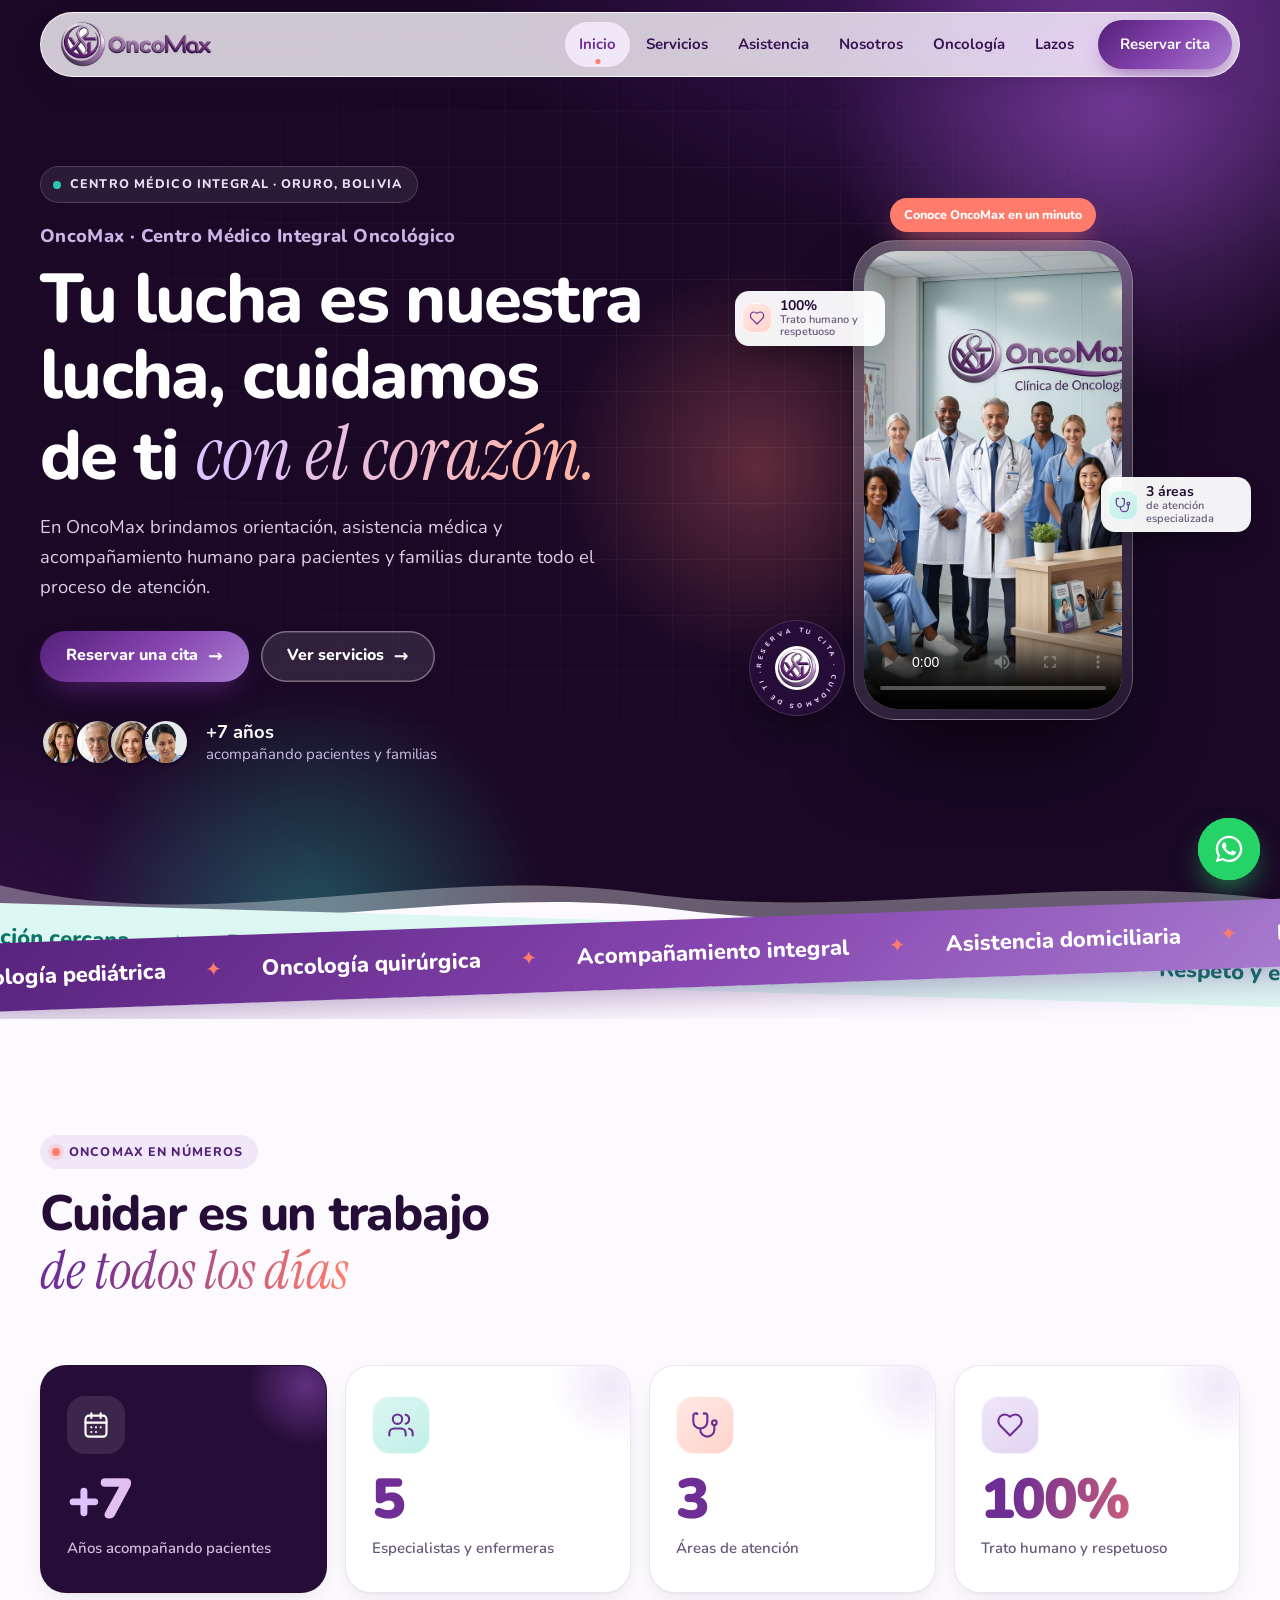
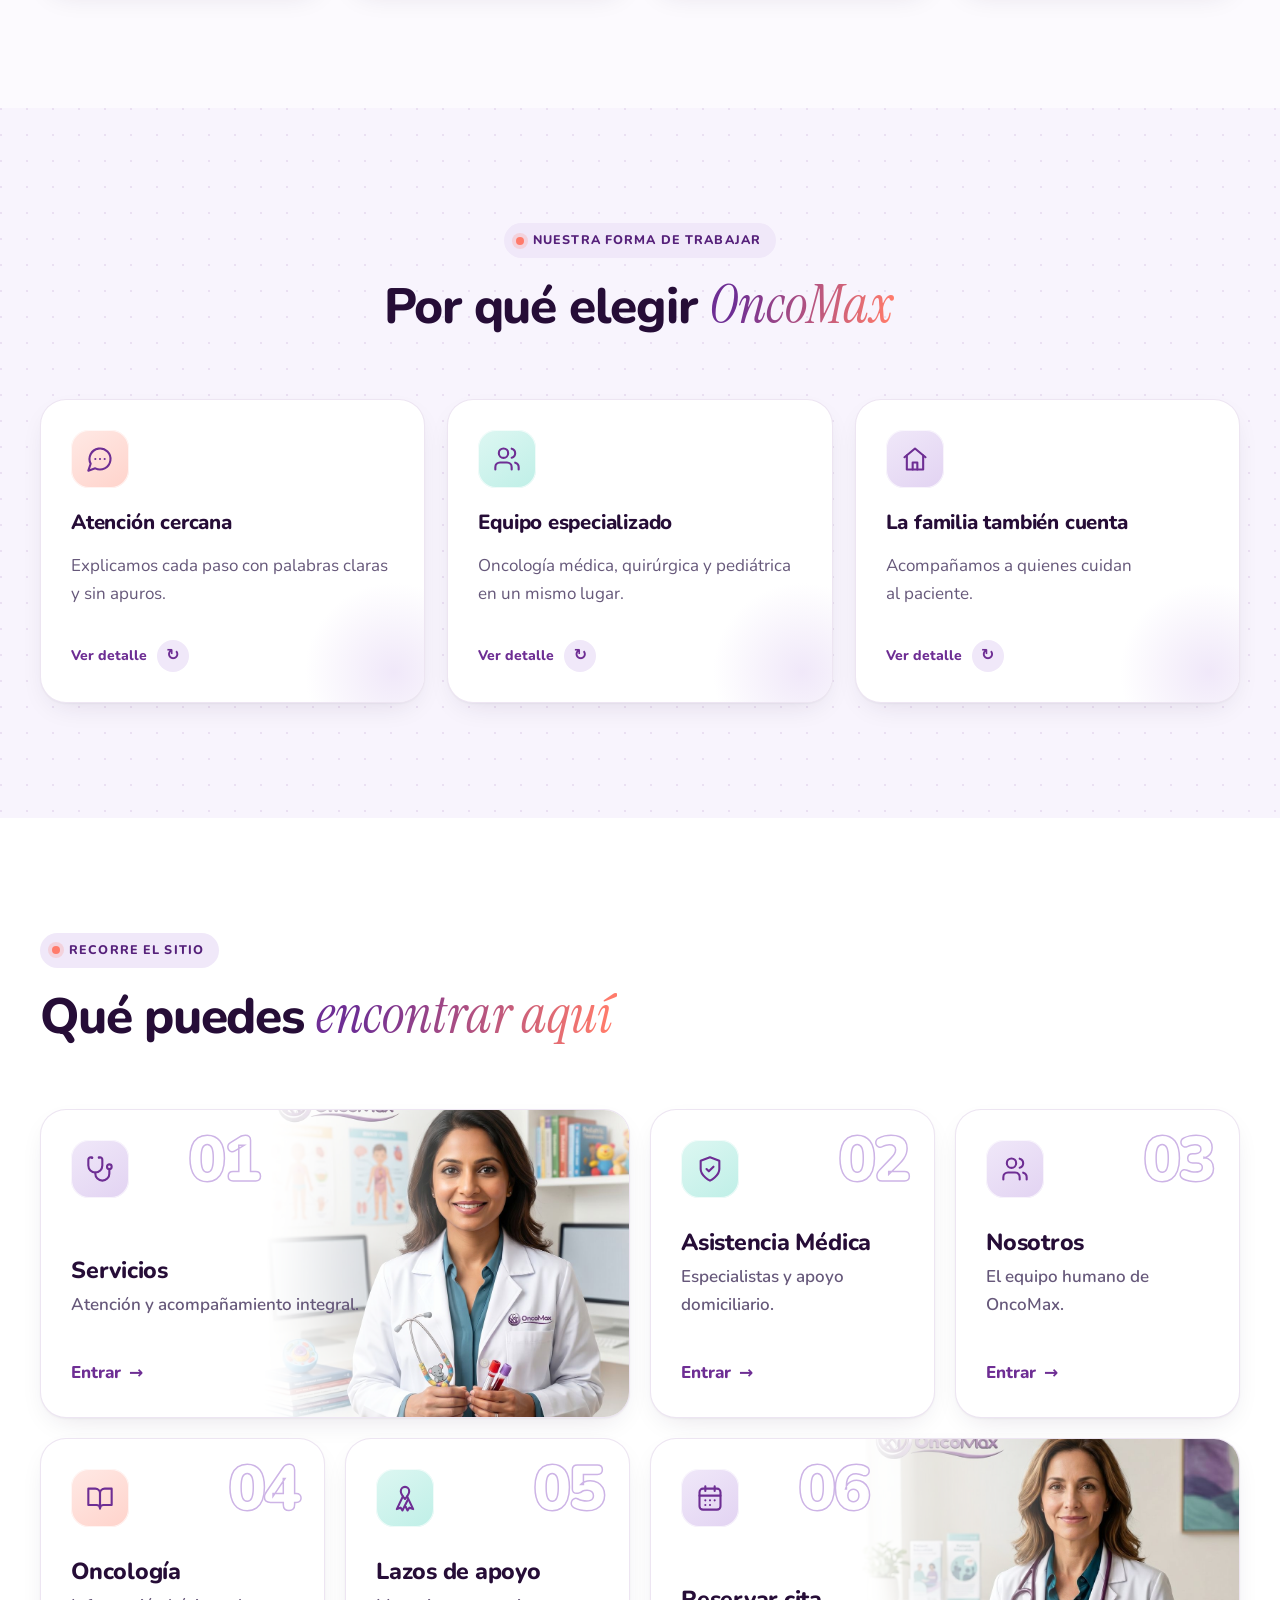
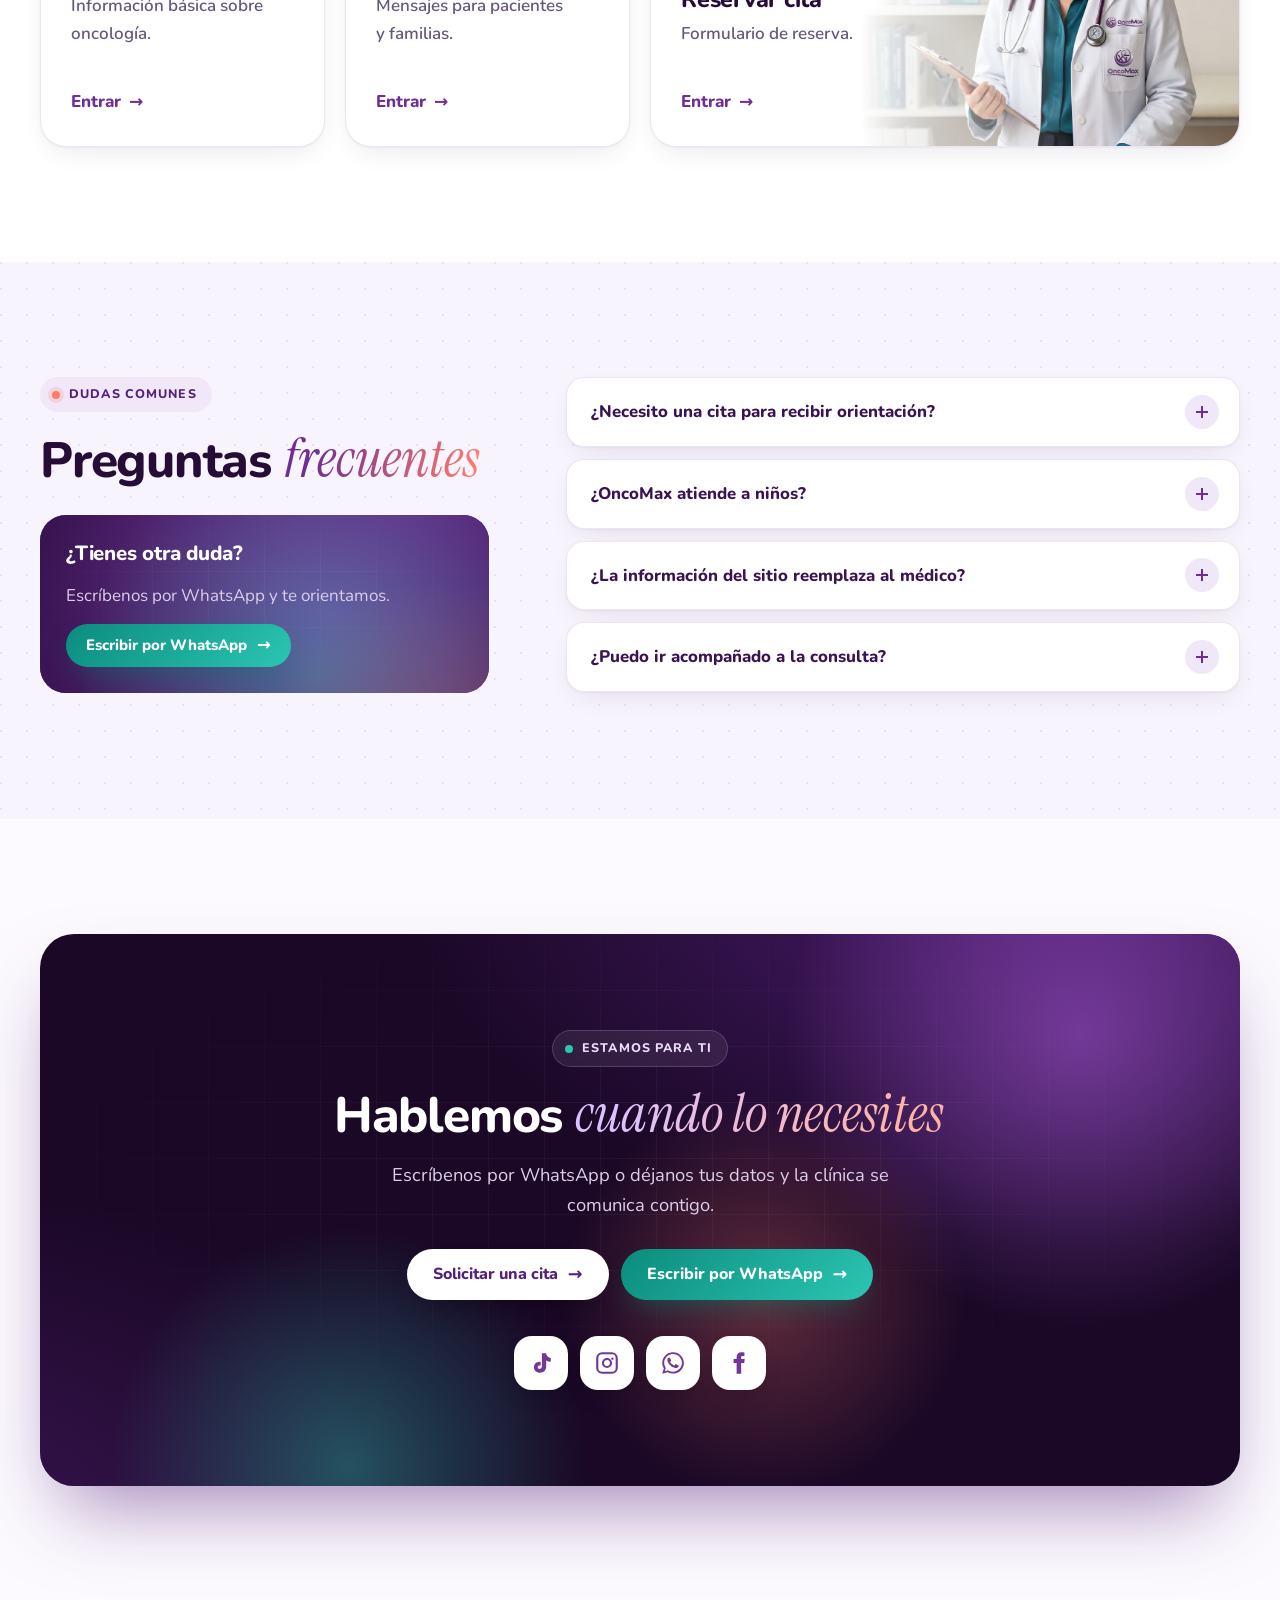
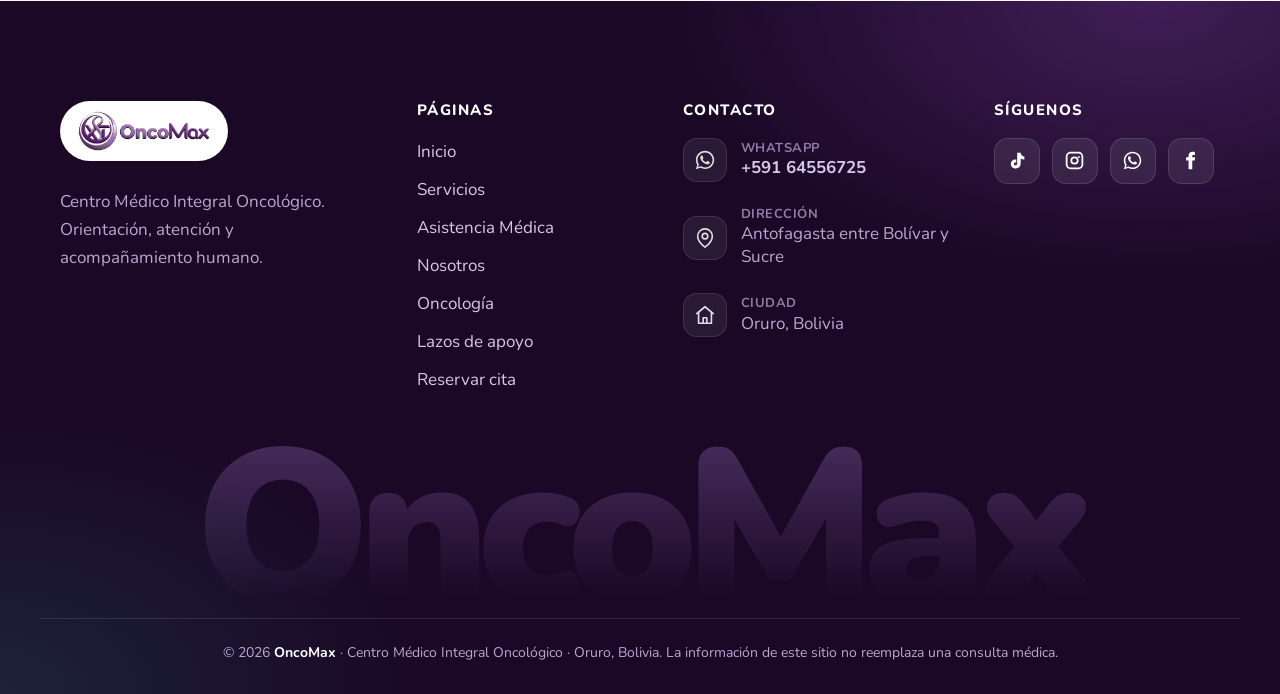
==== commit e9ae63bf: "Add files via upload" ====
--- a/index.html
+++ b/index.html
@@ -1,8 +1,6 @@
 <!DOCTYPE html>
-<!-- Esta linea le dice al navegador que el documento usa HTML5. -->
 <html lang="es">
 <head>
-  <!-- head guarda datos que el navegador necesita, pero que casi no se ven en pantalla. -->
   <meta charset="UTF-8">
   <meta name="viewport" content="width=device-width, initial-scale=1.0">
   <meta name="description" content="OncoMax: centro médico integral oncológico en Oruro, Bolivia. Orientación, asistencia médica y acompañamiento humano.">
@@ -170,8 +168,6 @@
         <div class="titulo-seccion titulo-seccion--centro revelar">
           <span class="etiqueta">Nuestra forma de trabajar</span>
           <h2>Por qué elegir <em>OncoMax</em></h2>
-          <p>Cada tarjeta gira y muestra la explicación completa por detrás.</p>
-          <span class="pista-uso">Pasa el mouse, tócala o llega con la tecla Tab</span>
         </div>
 
         <div class="grid grid--3 escalonado">
@@ -234,7 +230,6 @@
         <div class="titulo-seccion revelar">
           <span class="etiqueta">Recorre el sitio</span>
           <h2>Qué puedes <em>encontrar aquí</em></h2>
-          <p>Pasa el mouse sobre cada tarjeta para ver qué incluye esa página.</p>
         </div>
 
         <div class="rutas escalonado">
@@ -273,7 +268,7 @@
             <span class="ruta__num" aria-hidden="true">04</span>
             <span class="icono icono--coral"><img src="assets/icons/ui/libro.svg" alt=""></span>
             <h3>Oncología</h3>
-            <p class="ruta__corto">Información educativa básica.</p>
+            <p class="ruta__corto">Información básica sobre oncología.</p>
             <p class="ruta__largo"><span>Aprende con mitos y realidades, un cuestionario para autoevaluarte y
                señales a las que conviene prestar atención.</span></p>
             <span class="ruta__ir">Entrar</span>
@@ -311,7 +306,6 @@
           <div class="titulo-seccion">
             <span class="etiqueta">Dudas comunes</span>
             <h2>Preguntas <em>frecuentes</em></h2>
-            <p>Al hacer clic en una pregunta, el navegador abre la respuesta por sí solo.</p>
           </div>
           <div class="tarjeta-ayuda">
             <div class="fondo-vivo" aria-hidden="true"><span class="mancha mancha--1"></span><span class="mancha mancha--2"></span><span class="mancha mancha--3"></span></div>
@@ -332,7 +326,7 @@
           </details>
           <details>
             <summary>¿La información del sitio reemplaza al médico?</summary>
-            <p>No. Esta página es educativa y una evaluación siempre debe realizarla un profesional.</p>
+            <p>No. La información del sitio es orientativa; una evaluación siempre debe realizarla un profesional.</p>
           </details>
           <details>
             <summary>¿Puedo ir acompañado a la consulta?</summary>
@@ -413,7 +407,7 @@
     <!-- Palabra gigante decorativa. -->
     <div class="pie__gigante" aria-hidden="true">OncoMax</div>
     <div class="pie__abajo">
-      <p><b>OncoMax</b> · Proyecto educativo. La información del sitio no reemplaza una consulta médica.</p>
+      <p>© 2026 <b>OncoMax</b> · Centro Médico Integral Oncológico · Oruro, Bolivia. La información de este sitio no reemplaza una consulta médica.</p>
     </div>
   </footer>
 </body>
--- a/assets/css/estilos.css
+++ b/assets/css/estilos.css
@@ -452,22 +452,6 @@
 .titulo-seccion--centro { text-align: center; margin-left: auto; margin-right: auto; }
 .titulo-seccion--centro p { margin-left: auto; margin-right: auto; }
 
-/* Aviso pequeño de como usar las tarjetas. */
-.pista-uso {
-  display: inline-flex;
-  align-items: center;
-  gap: 8px;
-  margin-top: 6px;
-  padding: 8px 14px;
-  border-radius: 999px;
-  background: var(--blanco);
-  border: 1px dashed var(--lavanda-300);
-  color: var(--tinta-suave);
-  font-size: 14px;
-  font-weight: 600;
-}
-.pista-uso::before { content: "\261D"; font-size: 15px; animation: tocar 1.8s var(--curva) infinite; }
-@keyframes tocar { 0%, 100% { transform: translateY(0); } 50% { transform: translateY(-4px); } }
 
 /* ---------- 9. Fondo vivo (manchas de color que flotan) ----------
    Se usa en la portada, en la cabecera de cada pagina y en los llamados. */
@@ -570,22 +554,19 @@
 .confianza p { margin: 0; color: #CDBBE0; font-size: 15px; line-height: 1.4; }
 .confianza b { display: block; color: var(--blanco); font-size: 1.15rem; }
 
-/* Lado derecho: el video en un marco de celular, con tarjetitas que flotan. */
-.portada__visual { position: relative; justify-self: center; width: min(100%, 420px); padding: 20px 40px; }
+/* Lado derecho: el video en un marco de celular, quieto para que se vea
+   con comodidad. Las tarjetitas quedan al costado, sin tapar el video. */
+.portada__visual { position: relative; justify-self: center; width: min(100%, 480px); padding: 48px 0 20px; }
 .telefono {
   position: relative;
-  width: min(100%, 300px);
+  width: min(100%, 280px);
   margin: auto;
   padding: 10px;
   border-radius: 42px;
   background: linear-gradient(160deg, rgba(255, 255, 255, .3), rgba(255, 255, 255, .06));
   border: 1px solid rgba(255, 255, 255, .25);
   box-shadow: 0 50px 90px -30px rgba(0, 0, 0, .7), 0 0 0 1px rgba(0, 0, 0, .2);
-  transform: rotate(3deg);
-  transition: transform .9s var(--curva);
-  animation: levitar 7s ease-in-out infinite;
-}
-.portada__visual:hover .telefono { transform: rotate(0deg) scale(1.02); }
+}
 .video {
   display: block;
   width: 100%;
@@ -599,48 +580,53 @@
   50%      { translate: 0 -14px; }
 }
 
+/* Tarjetitas compactas, apenas apoyadas en el borde del celular. */
 .flotante {
   position: absolute;
   z-index: 2;
   display: flex;
   align-items: center;
-  gap: 12px;
-  padding: 12px 16px 12px 12px;
-  border-radius: 20px;
-  background: rgba(255, 255, 255, .94);
+  gap: 8px;
+  max-width: 150px;
+  padding: 7px 12px 7px 7px;
+  border-radius: 14px;
+  background: rgba(255, 255, 255, .95);
   color: var(--tinta);
-  box-shadow: 0 24px 50px -20px rgba(0, 0, 0, .6);
-  line-height: 1.2;
-  animation: levitar 6s ease-in-out infinite;
-}
-.flotante b { display: block; font-size: 17px; color: var(--ciruela-900); }
-.flotante small { color: var(--tinta-suave); font-size: 13px; font-weight: 600; }
-.flotante--1 { top: 16%; left: -8%; animation-delay: -2s; }
-.flotante--2 { bottom: 14%; right: -10%; animation-delay: -4s; }
+  box-shadow: 0 16px 34px -16px rgba(0, 0, 0, .6);
+  line-height: 1.15;
+}
+.flotante .icono { width: 30px; height: 30px; border-radius: 10px; }
+.flotante .icono img { width: 16px; height: 16px; }
+.flotante b { display: block; font-size: 14px; color: var(--ciruela-900); }
+.flotante small { display: block; color: var(--tinta-suave); font-size: 11px; font-weight: 600; }
+.flotante--1 { top: 18%; left: calc(50% - 140px - 118px); }   /* 140px = mitad del celular. */
+.flotante--2 { top: 52%; right: calc(50% - 140px - 118px); }
 .video-pie {
   position: absolute;
   z-index: 2;
-  top: 0;
-  right: 6%;
+  top: 6px;
+  left: 50%;
   margin: 0;
-  padding: 8px 14px;
+  padding: 7px 14px;
   border-radius: 999px;
   background: var(--coral-500);
   color: var(--blanco);
-  font-size: 13px;
+  font-size: 12.5px;
   font-weight: 800;
+  white-space: nowrap;
   box-shadow: 0 12px 24px -10px rgba(255, 123, 107, .8);
-  transform: rotate(4deg);
-}
-
-/* Sello circular con texto que gira alrededor del simbolo del logo. */
+  transform: translateX(-50%);
+}
+
+/* Sello circular con el texto alrededor del simbolo del logo.
+   Queda quieto y fuera del video para no tapar sus controles. */
 .sello {
   position: absolute;
   z-index: 3;
-  left: -4%;
-  bottom: -2%;
-  width: 132px;
-  height: 132px;
+  left: calc(50% - 140px - 104px);
+  bottom: 24px;
+  width: 96px;
+  height: 96px;
   display: grid;
   place-items: center;
   border-radius: 50%;
@@ -650,9 +636,9 @@
   transition: transform .6s var(--rebote);
 }
 .sello:hover { transform: scale(1.08); }
-.sello svg { position: absolute; inset: 0; width: 100%; height: 100%; animation: girar 18s linear infinite; }
+.sello svg { position: absolute; inset: 0; width: 100%; height: 100%; }
 .sello text { fill: #E6D6F7; font: 800 13.5px var(--fuente); letter-spacing: 3.2px; text-transform: uppercase; }
-.sello img { width: 60px; height: 60px; border-radius: 50%; background: var(--blanco); padding: 3px; }
+.sello img { width: 44px; height: 44px; border-radius: 50%; background: var(--blanco); padding: 2px; }
 @keyframes girar { to { transform: rotate(360deg); } }
 
 /* ---------- 11. Cabecera de las paginas internas ---------- */
@@ -1626,7 +1612,10 @@
   font-weight: 700;
 }
 .envio::before { content: "\2713"; display: grid; place-items: center; flex: none; width: 34px; height: 34px; border-radius: 50%; background: var(--menta-500); color: var(--blanco); font-weight: 900; }
-.envio:target { display: flex; animation: abrir .6s var(--rebote) both; }
+.envio:target,
+.envio--visible { display: flex; animation: abrir .6s var(--rebote) both; }
+.envio:focus { outline: none; }
+.envio a { color: inherit; font-weight: 800; white-space: nowrap; }
 
 /* ---------- 26. Croquis de ubicacion ----------
    Un pequeño mapa hecho solo con cajas: tres calles y la clinica. */
@@ -1986,11 +1975,11 @@
   .cabecera { padding: 10px 10px 0; }
   .marca img { height: 40px; }
   .portada, .cabeza { padding-left: 16px; padding-right: 16px; }
-  .portada__visual { padding: 20px 10px; }
-  .flotante--1 { left: -2%; }
-  .flotante--2 { right: -2%; }
-  .sello { width: 108px; height: 108px; left: -2%; }
-  .sello img { width: 48px; height: 48px; }
+  /* En celular no hay espacio al costado: las tarjetitas van en fila debajo del video. */
+  .portada__visual { display: flex; flex-wrap: wrap; justify-content: center; gap: 10px; padding: 48px 0 0; }
+  .telefono { flex: 0 0 100%; max-width: 270px; }
+  .flotante { position: static; margin-top: 8px; }
+  .sello { display: none; }   /* El boton "Reservar una cita" ya cumple esa funcion. */
   .rutas, .cifras { grid-template-columns: 1fr; }
   .galeria { grid-template-columns: 1fr; grid-template-rows: 300px 220px 220px; }
   .galeria figure:first-child { grid-row: auto; }
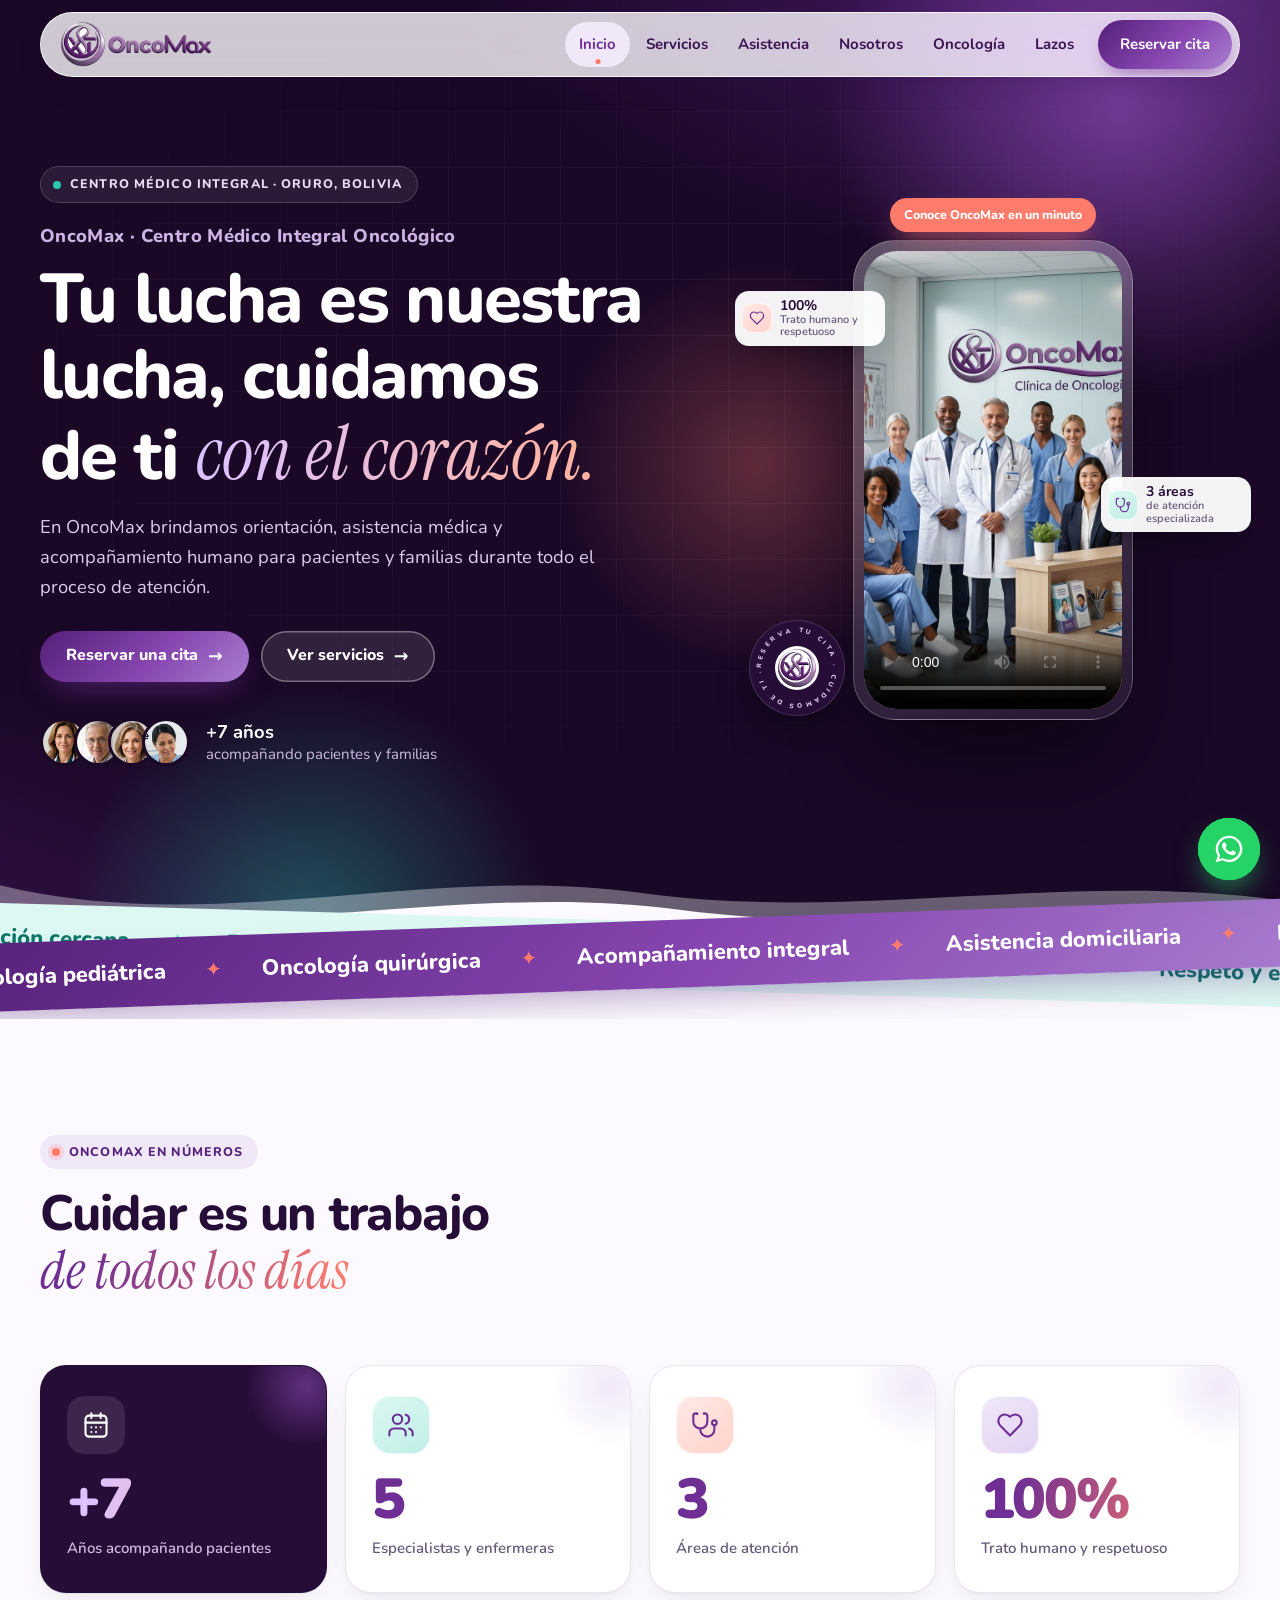
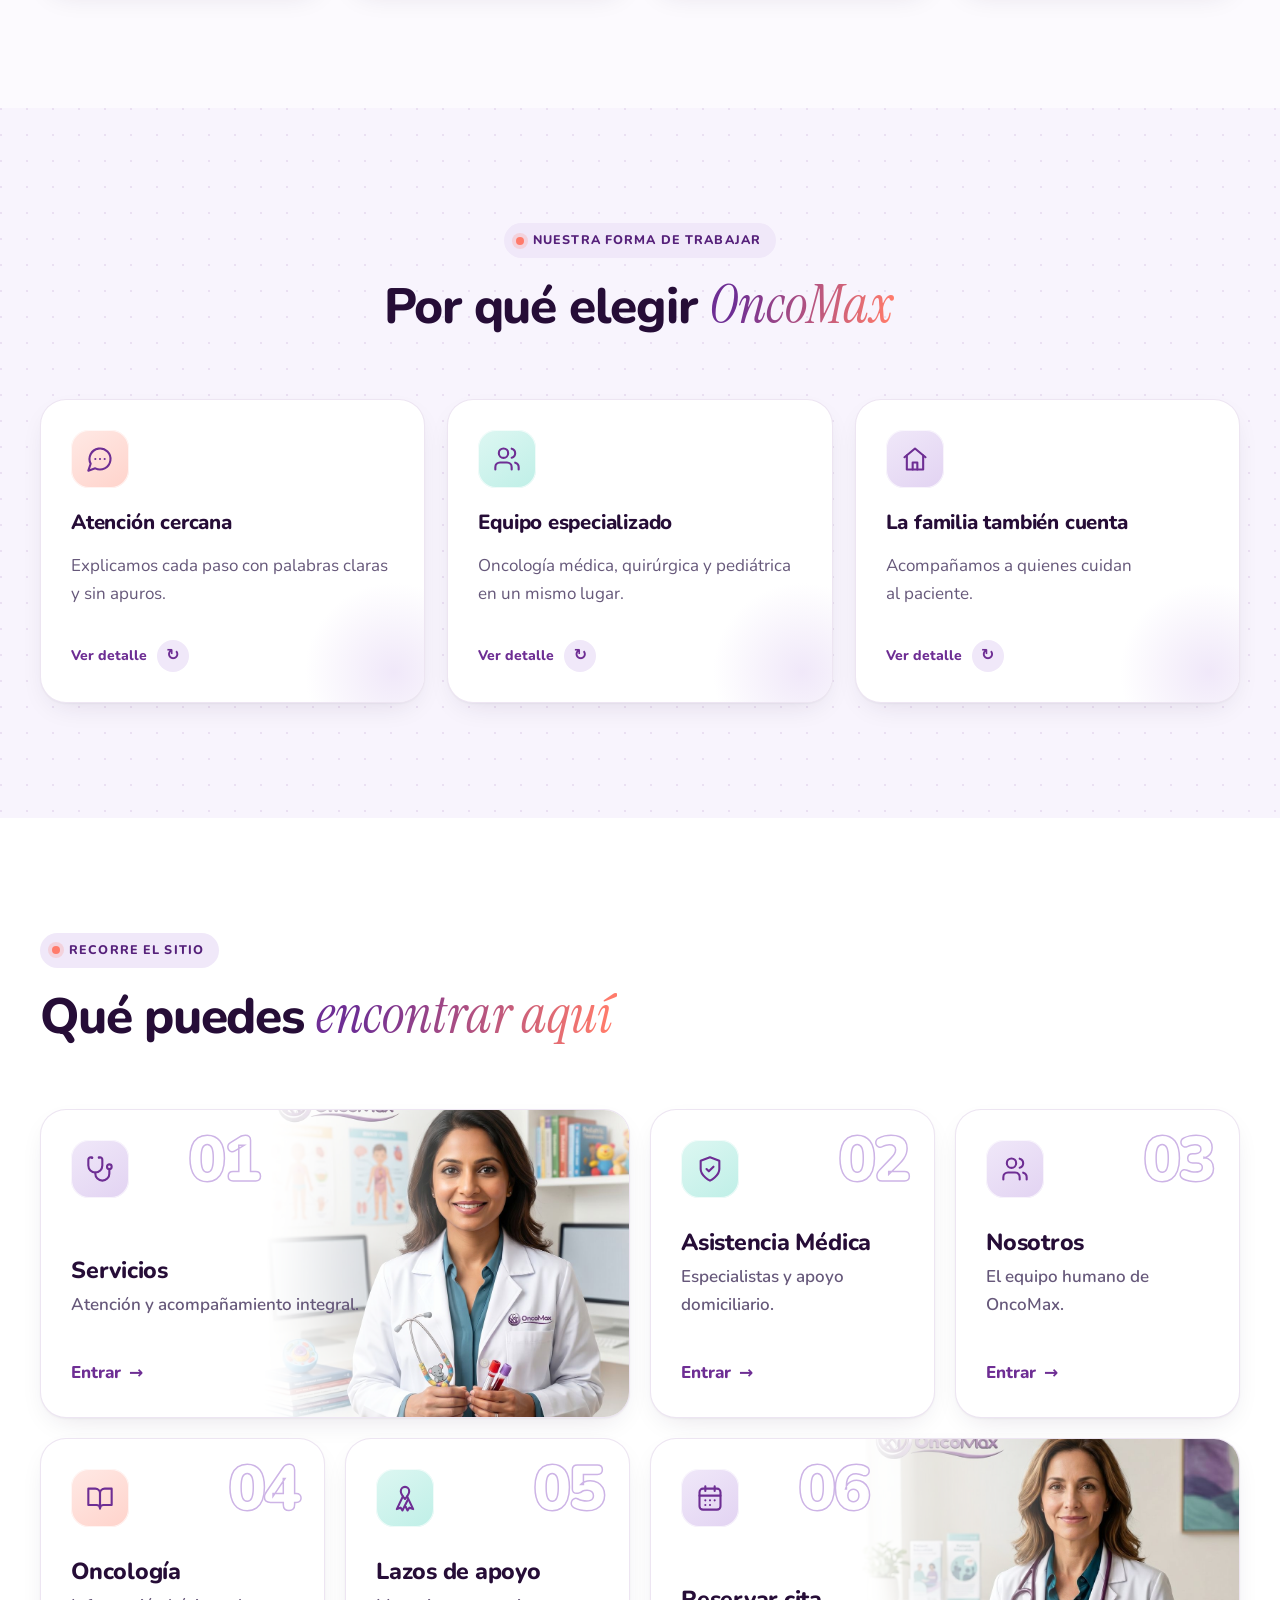
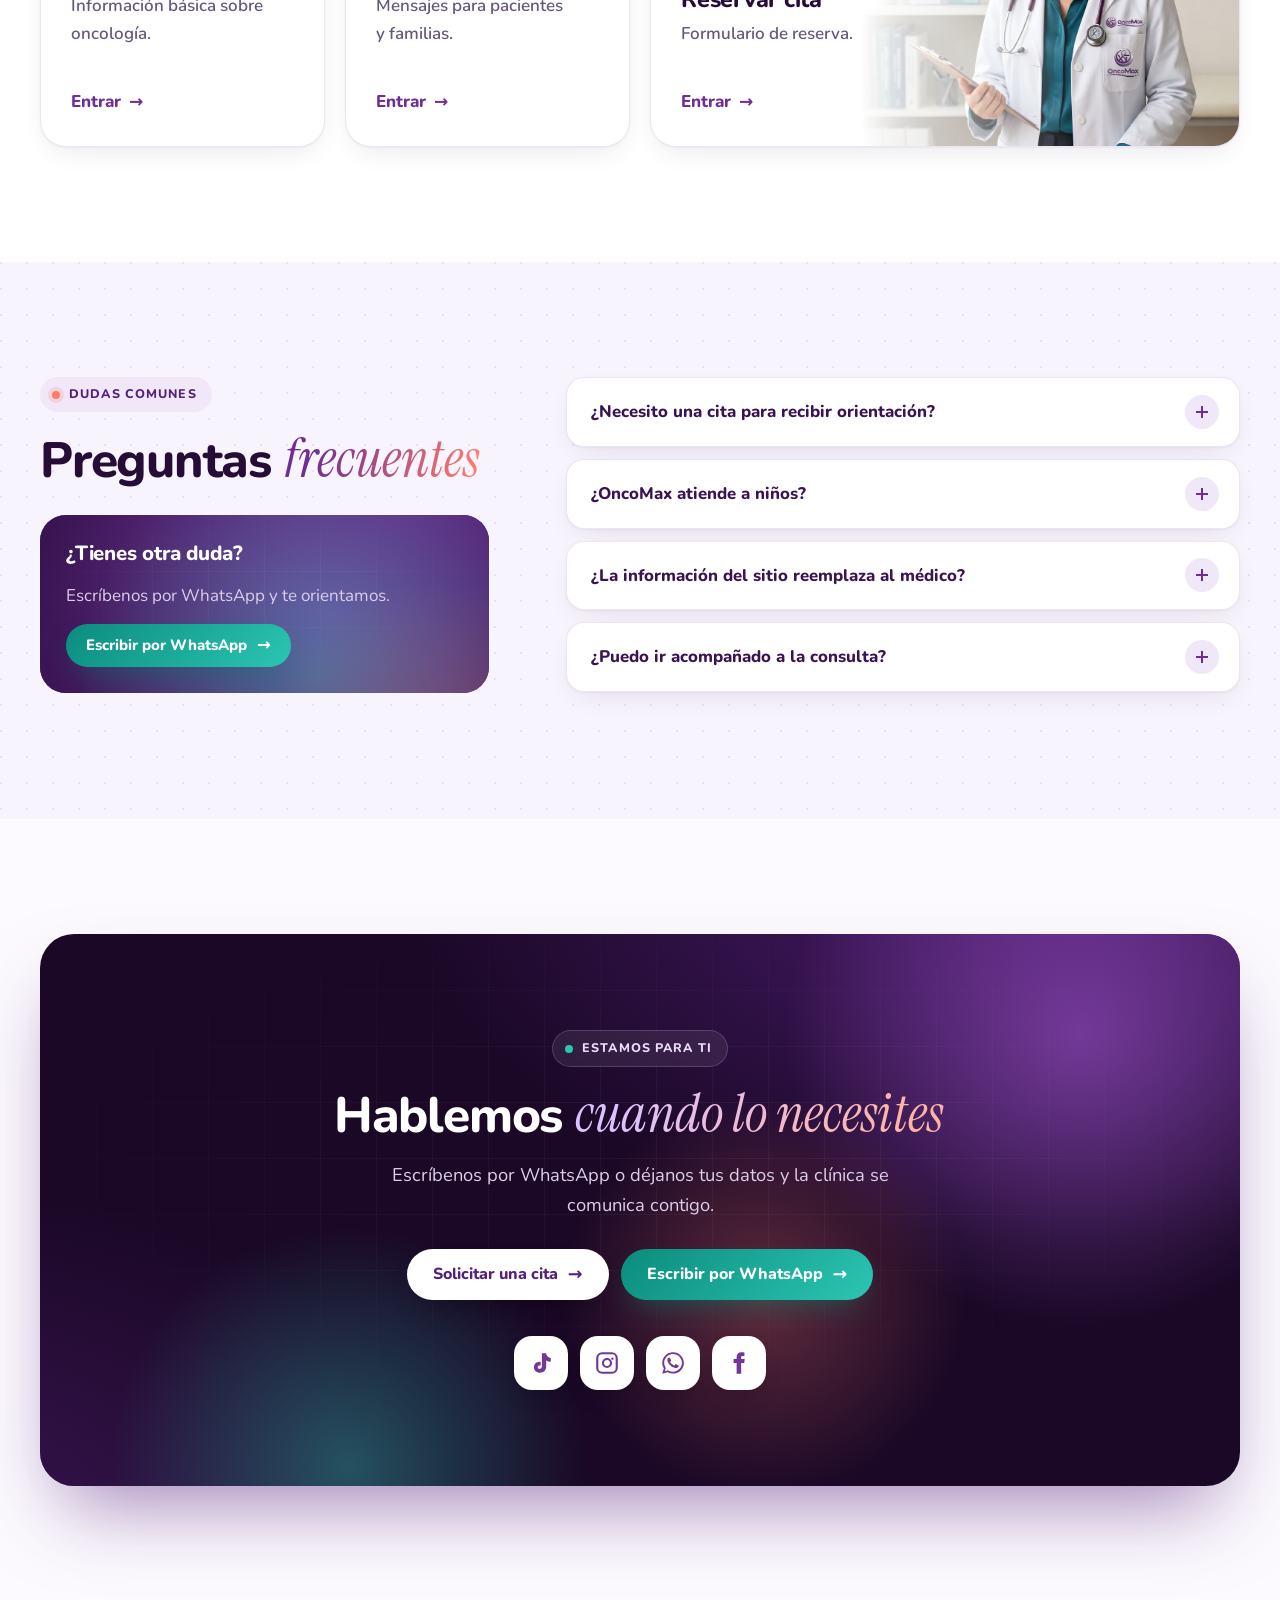
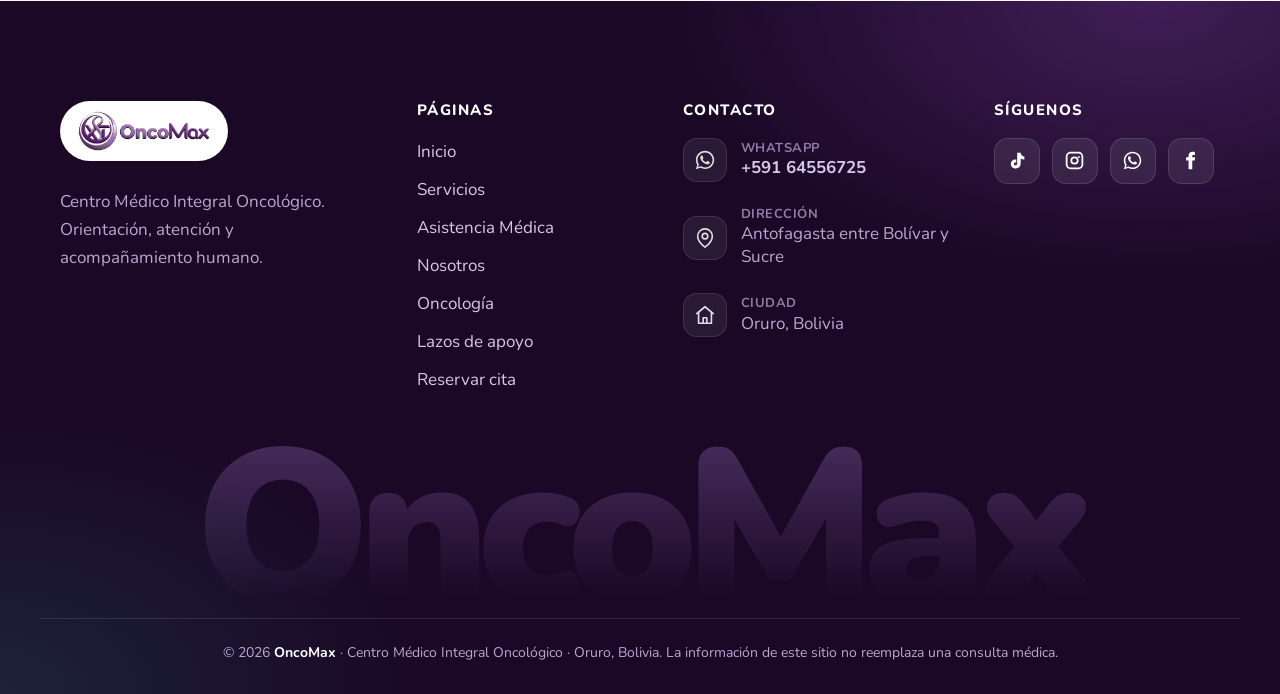
==== commit 34169679: "Add files via upload" ====
--- a/index.html
+++ b/index.html
@@ -1,111 +1,241 @@
 <!DOCTYPE html>
+<!-- APRENDE A EDITAR index.html
+Inicio: presentación, video, cifras, accesos a las páginas y preguntas frecuentes.
+Este archivo decide los textos, imágenes y enlaces. estilos.css decide su apariencia.
+Los comentarios como este son instrucciones: no aparecen en la página.
+Empieza cambiando un texto, guarda el archivo y recarga la página para ver el resultado.
+Las palabras entre > y < suelen ser texto visible. Conserva las etiquetas que las rodean.
+class conecta un bloque con su diseño en estilos.css; id le da un nombre único.
+Las etiquetas /div, /section y similares cierran lo que se abrió antes: mueve los bloques completos.
+Para cambiar un estilo, busca el nombre de class en assets/css/estilos.css.
+Para cambiar reservas, abre assets/js/reserva.js y conserva los name del formulario.
+Menú, pie y teléfonos están escritos en cada página: repite allí los cambios comunes. -->
+<!-- APRENDE: Abre la página; lang="es" indica que sus textos están en español. Conserva el cierre /html al
+     final. -->
 <html lang="es">
+<!-- APRENDE: Datos de la página que no forman parte del contenido visible; aquí se conectan los estilos y las
+     letras. -->
 <head>
+  <!-- APRENDE: Permite mostrar tildes y ñ correctamente; conserva UTF-8. -->
   <meta charset="UTF-8">
+  <!-- APRENDE: Adapta la página al ancho del celular; conserva este ajuste para que el diseño móvil funcione. -->
   <meta name="viewport" content="width=device-width, initial-scale=1.0">
+  <!-- APRENDE: Resumen para buscadores; cambia el texto de content para describir esta página. -->
   <meta name="description" content="OncoMax: centro médico integral oncológico en Oruro, Bolivia. Orientación, asistencia médica y acompañamiento humano.">
+  <!-- APRENDE: Color sugerido para la barra del navegador en móviles compatibles; cambia el código # de content. -->
   <meta name="theme-color" content="#260D37">
+  <!-- APRENDE: Nombre que aparece en la pestaña del navegador; cambia el texto entre title y /title. -->
   <title>OncoMax | Inicio</title>
+  <!-- APRENDE: Icono de la pestaña: cambia href por la ruta de otra imagen pequeña. -->
   <link rel="icon" href="assets/img/logo-simbolo.png">
   <!-- Tipografias: Nunito (redondeada como el logo) e Instrument Serif para los acentos. -->
+  <!-- APRENDE: Prepara la conexión con el servicio de letras para que carguen antes; conserva estas líneas si
+       usas Google Fonts. -->
   <link rel="preconnect" href="https://fonts.googleapis.com">
+  <!-- APRENDE: Prepara la conexión con el servicio de letras para que carguen antes; conserva estas líneas si
+       usas Google Fonts. -->
   <link rel="preconnect" href="https://fonts.gstatic.com" crossorigin>
+  <!-- APRENDE: Descarga Nunito e Instrument Serif. Para cambiar las letras, reemplaza este enlace y los valores
+       "fuente" con dos guiones delante y "fuente-acento" con dos guiones delante de estilos.css. -->
   <link rel="stylesheet" href="https://fonts.googleapis.com/css2?family=Instrument+Serif:ital@0;1&amp;family=Nunito:wght@400..900&amp;display=swap">
   <!-- Todos los estilos del sitio viven en un solo archivo compartido. -->
+  <!-- APRENDE: Conecta assets/css/estilos.css, que cambia la apariencia de las siete páginas; abre ese archivo
+       para modificar colores y medidas. -->
   <link rel="stylesheet" href="assets/css/estilos.css">
 </head>
+<!-- APRENDE: Comienza todo lo que ve el visitante. Los bloques aparecen en el orden en que los escribes aquí. -->
 <body>
   <!-- Barra de progreso de lectura (solo decorativa). -->
+  <!-- APRENDE: Barra decorativa que se llena al bajar por la página; cambia su altura y colores buscando
+       .progreso en estilos.css. -->
   <div class="progreso" aria-hidden="true"></div>
 
   <!-- ================= CABECERA ================= -->
+  <!-- APRENDE: Menú superior compartido visualmente por el sitio. Sus enlaces se repiten en las siete páginas:
+       actualízalos en todas si cambias el menú. -->
   <header class="cabecera">
+    <!-- APRENDE: Reúne el logo y el menú dentro de una franja centrada; cambia separación y ancho en
+         .cabecera__interior de estilos.css. -->
     <div class="cabecera__interior">
       <!-- El logo siempre lleva al inicio. -->
+      <!-- APRENDE: Logo que lleva a Inicio; cambia href para elegir el destino y src de su imagen para usar otro
+           logo. Enlace: href="index.html" elige el destino; el texto entre a y /a es lo que se pulsa. -->
       <a class="marca" href="index.html" aria-label="OncoMax, ir al inicio">
+        <!-- APRENDE: Imagen: cambia src="assets/img/logo-oncomax-horizontal.png" por otro archivo; alt describe la
+             foto si no se ve o se usa lectura por voz. -->
         <img src="assets/img/logo-oncomax-horizontal.png" alt="OncoMax" width="152" height="46">
       </a>
 
       <!-- Casilla escondida que abre el menu en celular; el label es el boton. -->
+      <!-- APRENDE: Casilla del menú móvil: al marcarse abre el menú mediante estilos.css. Conserva id="nav-toggle" y
+           su label con el mismo for. -->
       <input class="nav-toggle" id="nav-toggle" type="checkbox" aria-label="Abrir o cerrar el menu">
+      <!-- APRENDE: Botón del menú de celular. Sus tres span dibujan las rayas; for debe coincidir con el id de la
+           casilla nav-toggle. Texto para elegir o rellenar el campo "nav-toggle"; for debe coincidir con su id.
+           Cambia las palabras para otra indicación. -->
       <label class="hamburguesa" for="nav-toggle" aria-hidden="true">
+        <!-- APRENDE: Texto o pieza pequeña dentro de otro bloque; si contiene palabras, puedes reemplazarlas entre las
+             etiquetas. -->
         <span></span><span></span><span></span>
       </label>
 
+      <!-- APRENDE: Lista de páginas del menú; agrega otro enlace a dentro de este bloque para sumar una página. -->
       <nav class="nav" aria-label="Principal">
+        <!-- APRENDE: Enlace: href="index.html" elige el destino; el texto entre a y /a es lo que se pulsa. activo
+             resalta esta página y aria-current="page" la identifica como actual; al crear otra página mueve ambas
+             marcas a su enlace. -->
         <a class="activo" aria-current="page" href="index.html">Inicio</a>
+        <!-- APRENDE: Enlace: href="servicios.html" elige el destino; el texto entre a y /a es lo que se pulsa. -->
         <a href="servicios.html">Servicios</a>
+        <!-- APRENDE: Enlace: href="asistencia.html" elige el destino; el texto entre a y /a es lo que se pulsa. -->
         <a href="asistencia.html">Asistencia</a>
+        <!-- APRENDE: Enlace: href="nosotros.html" elige el destino; el texto entre a y /a es lo que se pulsa. -->
         <a href="nosotros.html">Nosotros</a>
+        <!-- APRENDE: Enlace: href="oncologia.html" elige el destino; el texto entre a y /a es lo que se pulsa. -->
         <a href="oncologia.html">Oncología</a>
+        <!-- APRENDE: Enlace: href="lazos.html" elige el destino; el texto entre a y /a es lo que se pulsa. -->
         <a href="lazos.html">Lazos</a>
+        <!-- APRENDE: Enlace: href="reserva.html" elige el destino; el texto entre a y /a es lo que se pulsa. -->
         <a class="nav__cta" href="reserva.html">Reservar cita</a>
       </nav>
     </div>
   </header>
 
+  <!-- APRENDE: Contenido principal de esta página; mueve o añade secciones dentro de este bloque. -->
   <main>
     <!-- ================= PORTADA ================= -->
+    <!-- APRENDE: Primera sección de Inicio: texto, botones y video. Modifica su contenido aquí y su espacio
+         alrededor en .portada de estilos.css. -->
     <section class="portada">
+      <!-- APRENDE: Fondo con tres manchas que se mueven. Cambia sus colores en .fondo-vivo y .mancha de estilos.css;
+           los span son decoración. -->
       <div class="fondo-vivo" aria-hidden="true"><span class="mancha mancha--1"></span><span class="mancha mancha--2"></span><span class="mancha mancha--3"></span></div>
+      <!-- APRENDE: Distribuye texto y video en dos columnas; cambia grid-template-columns en estilos.css para dar
+           más espacio a uno de los lados. -->
       <div class="portada__interior">
+        <!-- APRENDE: Agrupa el mensaje principal y sus botones; escribe aquí la presentación que quieras mostrar. -->
         <div class="portada__texto">
           <!-- "entrada" hace que cada linea aparezca al cargar; --d es el orden. -->
+          <!-- APRENDE: Texto corto que presenta una sección; escribe otro nombre entre las etiquetas. Las variantes de
+               class cambian sus colores. -->
           <span class="etiqueta etiqueta--brillo entrada">Centro médico integral · Oruro, Bolivia</span>
+          <!-- APRENDE: Nombre descriptivo sobre el título; sustituye el texto entre las etiquetas para cambiarlo. "d"
+               con dos guiones delante controla el turno de aparición: un número mayor hace que aparezca más tarde. -->
           <span class="portada__marca entrada" style="--d:1">OncoMax · Centro Médico Integral Oncológico</span>
+          <!-- APRENDE: Título principal de esta página. Cambia sus palabras; el texto dentro de em recibe el estilo
+               destacado. "d" con dos guiones delante controla el turno de aparición: un número mayor hace que aparezca
+               más tarde. -->
           <h1 class="entrada" style="--d:2">Tu lucha es nuestra lucha, cuidamos de ti <em>con el corazón.</em></h1>
+          <!-- APRENDE: Párrafo visible: cambia sus palabras conservando las etiquetas. b destaca palabras y br las pasa
+               a otra línea. "d" con dos guiones delante controla el turno de aparición: un número mayor hace que
+               aparezca más tarde. -->
           <p class="entrada" style="--d:3">En OncoMax brindamos orientación, asistencia médica y acompañamiento humano
              para pacientes y familias durante todo el proceso de atención.</p>
+          <!-- APRENDE: Coloca varios botones juntos. Copia un enlace a dentro de este bloque para añadir otro botón. "d"
+               con dos guiones delante controla el turno de aparición: un número mayor hace que aparezca más tarde. -->
           <div class="acciones entrada" style="--d:4">
+            <!-- APRENDE: Enlace: href="reserva.html" elige el destino; el texto entre a y /a es lo que se pulsa. -->
             <a class="boton" href="reserva.html">Reservar una cita</a>
+            <!-- APRENDE: Enlace: href="servicios.html" elige el destino; el texto entre a y /a es lo que se pulsa. -->
             <a class="boton boton--vidrio" href="servicios.html">Ver servicios</a>
           </div>
 
           <!-- Caras del equipo + un dato que da confianza. -->
+          <!-- APRENDE: Presenta pequeñas fotos y una cifra de experiencia; cambia las imágenes y el texto de años por
+               separado. "d" con dos guiones delante controla el turno de aparición: un número mayor hace que aparezca
+               más tarde. -->
           <div class="confianza entrada" style="--d:5">
+            <!-- APRENDE: Fila de retratos circulares; copia una línea img para sumar una persona y cambia su src. -->
             <div class="avatares">
+              <!-- APRENDE: Imagen: cambia src="assets/img/web/cara-dra-elena-rosales.jpg" por otro archivo; alt describe la
+                   foto si no se ve o se usa lectura por voz. Aquí alt vacío indica un dibujo decorativo. -->
               <img src="assets/img/web/cara-dra-elena-rosales.jpg" alt="" width="48" height="48">
+              <!-- APRENDE: Imagen: cambia src="assets/img/web/cara-doctor-abdon.jpg" por otro archivo; alt describe la foto
+                   si no se ve o se usa lectura por voz. Aquí alt vacío indica un dibujo decorativo. -->
               <img src="assets/img/web/cara-doctor-abdon.jpg" alt="" width="48" height="48">
+              <!-- APRENDE: Imagen: cambia src="assets/img/web/cara-dra-amara-orellio.jpg" por otro archivo; alt describe la
+                   foto si no se ve o se usa lectura por voz. Aquí alt vacío indica un dibujo decorativo. -->
               <img src="assets/img/web/cara-dra-amara-orellio.jpg" alt="" width="48" height="48">
+              <!-- APRENDE: Imagen: cambia src="assets/img/web/cara-enfermera-sofia.jpg" por otro archivo; alt describe la
+                   foto si no se ve o se usa lectura por voz. Aquí alt vacío indica un dibujo decorativo. -->
               <img src="assets/img/web/cara-enfermera-sofia.jpg" alt="" width="48" height="48">
             </div>
+            <!-- APRENDE: Párrafo visible: cambia sus palabras conservando las etiquetas. b destaca palabras y br las pasa
+                 a otra línea. -->
             <p><b>+7 años</b> acompañando pacientes y familias</p>
           </div>
         </div>
 
         <!-- El video vive dentro de un marco con forma de celular. -->
+        <!-- APRENDE: Reúne el video y las tarjetas que lo acompañan; las posiciones se ajustan en estilos.css. "d" con
+             dos guiones delante controla el turno de aparición: un número mayor hace que aparezca más tarde. -->
         <div class="portada__visual entrada" style="--d:3">
+          <!-- APRENDE: Texto sobre el video; cambia estas palabras para presentar otro contenido. -->
           <p class="video-pie">Conoce OncoMax en un minuto</p>
+          <!-- APRENDE: Marco del video con forma de celular; ajusta width y border-radius en .telefono de estilos.css. -->
           <div class="telefono">
+            <!-- APRENDE: Video: controls muestra los botones, playsinline lo mantiene dentro de la página y poster elige
+                 la foto previa. Cambia el archivo en source. -->
             <video class="video" controls playsinline preload="metadata" poster="assets/img/web/equipo-oncomax.jpg">
+              <!-- APRENDE: Archivo del video: cambia src por otro MP4; si cambias el formato, adapta también type. -->
               <source src="assets/videos/video-inicio.mp4" type="video/mp4">
               Tu navegador no puede reproducir este video.
             </video>
           </div>
 
           <!-- Tarjetitas que flotan alrededor del video. -->
+          <!-- APRENDE: Tarjeta pequeña al lado del video. Edita su número y explicación; las variantes 1 y 2 tienen
+               posiciones distintas en estilos.css. -->
           <div class="flotante flotante--1">
+            <!-- APRENDE: Marco del pequeño dibujo. Cambia src de su img para otro icono; las variantes menta y coral
+                 cambian el fondo. Imagen: cambia src="assets/icons/ui/corazon.svg" por otro archivo; alt describe la foto
+                 si no se ve o se usa lectura por voz. Aquí alt vacío indica un dibujo decorativo. -->
             <span class="icono icono--chico icono--coral"><img src="assets/icons/ui/corazon.svg" alt=""></span>
+            <!-- APRENDE: Texto o pieza pequeña dentro de otro bloque; si contiene palabras, puedes reemplazarlas entre las
+                 etiquetas. -->
             <span><b>100%</b><small>Trato humano y respetuoso</small></span>
           </div>
+          <!-- APRENDE: Tarjeta pequeña al lado del video. Edita su número y explicación; las variantes 1 y 2 tienen
+               posiciones distintas en estilos.css. -->
           <div class="flotante flotante--2">
+            <!-- APRENDE: Marco del pequeño dibujo. Cambia src de su img para otro icono; las variantes menta y coral
+                 cambian el fondo. Imagen: cambia src="assets/icons/ui/estetoscopio.svg" por otro archivo; alt describe la
+                 foto si no se ve o se usa lectura por voz. Aquí alt vacío indica un dibujo decorativo. -->
             <span class="icono icono--chico icono--menta"><img src="assets/icons/ui/estetoscopio.svg" alt=""></span>
+            <!-- APRENDE: Texto o pieza pequeña dentro de otro bloque; si contiene palabras, puedes reemplazarlas entre las
+                 etiquetas. -->
             <span><b>3 áreas</b><small>de atención especializada</small></span>
           </div>
 
           <!-- Sello que gira: el texto sigue un circulo dibujado en SVG. -->
+          <!-- APRENDE: Enlace circular de reserva; cambia su href y las palabras de textPath para personalizarlo. En
+               este diseño permanece quieto. Enlace: href="reserva.html" elige el destino; el texto entre a y /a es lo
+               que se pulsa. -->
           <a class="sello" href="reserva.html" aria-label="Reservar una cita">
+            <!-- APRENDE: Dibujo hecho con formas. viewBox establece el espacio de dibujo; su tamaño visible se ajusta en
+                 estilos.css. -->
             <svg viewBox="0 0 200 200" aria-hidden="true">
+              <!-- APRENDE: Guarda el círculo que guía el texto del sello; su id debe coincidir con el href de textPath. -->
               <defs><path id="circulo-sello" d="M100,100 m-74,0 a74,74 0 1,1 148,0 a74,74 0 1,1 -148,0"/></defs>
               <!-- textLength reparte las letras para cubrir el circulo completo. -->
+              <!-- APRENDE: Palabras dibujadas en el sello; cambia la frase dentro de textPath y textLength para distribuirla
+                   por el círculo. -->
               <text><textPath href="#circulo-sello" textLength="462" lengthAdjust="spacing">Reserva tu cita · Cuidamos de ti · </textPath></text>
             </svg>
+            <!-- APRENDE: Imagen: cambia src="assets/img/logo-simbolo.png" por otro archivo; alt describe la foto si no se
+                 ve o se usa lectura por voz. Aquí alt vacío indica un dibujo decorativo. -->
             <img src="assets/img/logo-simbolo.png" alt="">
           </a>
         </div>
       </div>
+      <!-- APRENDE: Dibujo hecho con formas. viewBox establece el espacio de dibujo; su tamaño visible se ajusta en
+           estilos.css. -->
       <svg class="ola" viewBox="0 0 1440 120" preserveAspectRatio="none" aria-hidden="true">
+        <!-- APRENDE: Trazo del dibujo: d contiene puntos y curvas (M empieza, L une, C curva, Z cierra). Para cambiar
+             solo el color, usa estilos.css. -->
         <path d="M0,38 C240,108 480,8 720,48 C960,88 1200,18 1440,58 L1440,120 L0,120 Z"/>
+        <!-- APRENDE: Trazo del dibujo: d contiene puntos y curvas (M empieza, L une, C curva, Z cierra). Para cambiar
+             solo el color, usa estilos.css. -->
         <path d="M0,72 C260,120 520,32 760,70 C1000,108 1220,58 1440,82 L1440,120 L0,120 Z"/>
       </svg>
     </section>
@@ -113,49 +243,106 @@
     <!-- ================= CINTAS EN MOVIMIENTO =================
          Cada lista se repite dos veces: cuando la primera sale de la
          pantalla, la copia ocupa su lugar y el giro parece infinito. -->
+    <!-- APRENDE: Dos cintas de palabras en movimiento; cambia cada lista y su copia de la misma manera para que el
+         recorrido no tenga cortes. -->
     <div class="cintas" aria-hidden="true">
+      <!-- APRENDE: Una cinta inclinada; cambia sus palabras en los li y su velocidad en .cinta__pista de
+           estilos.css. -->
       <div class="cinta cinta--atras">
+        <!-- APRENDE: Contiene la lista original y la copia que permiten el movimiento continuo; conserva ambas con el
+             mismo contenido. -->
         <div class="cinta__pista">
+          <!-- APRENDE: Lista de elementos; agrega otra línea li antes del cierre /ul para sumar un elemento. -->
           <ul><li>Atención cercana</li><li>Equipo especializado</li><li>La familia también cuenta</li><li>Palabras claras</li><li>Respeto y escucha</li></ul>
+          <!-- APRENDE: Lista de elementos; agrega otra línea li antes del cierre /ul para sumar un elemento. -->
           <ul><li>Atención cercana</li><li>Equipo especializado</li><li>La familia también cuenta</li><li>Palabras claras</li><li>Respeto y escucha</li></ul>
         </div>
       </div>
+      <!-- APRENDE: Una cinta inclinada; cambia sus palabras en los li y su velocidad en .cinta__pista de
+           estilos.css. -->
       <div class="cinta">
+        <!-- APRENDE: Contiene la lista original y la copia que permiten el movimiento continuo; conserva ambas con el
+             mismo contenido. -->
         <div class="cinta__pista">
+          <!-- APRENDE: Lista de elementos; agrega otra línea li antes del cierre /ul para sumar un elemento. -->
           <ul><li>Oncología pediátrica</li><li>Oncología quirúrgica</li><li>Acompañamiento integral</li><li>Asistencia domiciliaria</li><li>Lazos de apoyo</li></ul>
+          <!-- APRENDE: Lista de elementos; agrega otra línea li antes del cierre /ul para sumar un elemento. -->
           <ul><li>Oncología pediátrica</li><li>Oncología quirúrgica</li><li>Acompañamiento integral</li><li>Asistencia domiciliaria</li><li>Lazos de apoyo</li></ul>
         </div>
       </div>
     </div>
 
     <!-- ================= CIFRAS ================= -->
+    <!-- APRENDE: Agrupa una parte completa de la página. Para moverla, mueve desde section hasta su cierre
+         /section con todo lo que contiene. -->
     <section class="seccion">
+      <!-- APRENDE: Mantiene el contenido centrado y limita su ancho; cambia el valor de "ancho" con dos guiones
+           delante al principio de estilos.css. -->
       <div class="seccion__interior">
+        <!-- APRENDE: Agrupa la etiqueta, el título y la explicación de esta sección; cambia sus palabras dentro de
+             cada etiqueta. -->
         <div class="titulo-seccion revelar">
+          <!-- APRENDE: Texto corto que presenta una sección; escribe otro nombre entre las etiquetas. Las variantes de
+               class cambian sus colores. -->
           <span class="etiqueta">OncoMax en números</span>
+          <!-- APRENDE: Título de esta sección o tarjeta. Edita sus palabras y las de em si tiene una parte destacada. -->
           <h2>Cuidar es un trabajo <em>de todos los días</em></h2>
         </div>
         <!-- Cada numero cuenta desde cero con CSS (ver "contador" en estilos.css).
              El texto .sr-solo es el que leen los lectores de pantalla. -->
+        <!-- APRENDE: Fila de datos destacados; copia un bloque cifra completo para agregar otro dato y revisa las
+             columnas en estilos.css. -->
         <div class="cifras escalonado">
+          <!-- APRENDE: Tarjeta con un número y su explicación; cambia "fin" con dos guiones delante en el contador y el
+               texto sr-solo para mantener ambos valores iguales. -->
           <div class="cifra cifra--oscura">
+            <!-- APRENDE: Marco del pequeño dibujo. Cambia src de su img para otro icono; las variantes menta y coral
+                 cambian el fondo. Imagen: cambia src="assets/icons/ui/calendario.svg" por otro archivo; alt describe la
+                 foto si no se ve o se usa lectura por voz. Aquí alt vacío indica un dibujo decorativo. -->
             <span class="icono"><img src="assets/icons/ui/calendario.svg" alt=""></span>
+            <!-- APRENDE: Texto destacado; cambia su contenido para resaltar otro dato. -->
             <b><span class="contador" style="--fin:7" data-antes="+" aria-hidden="true"></span><span class="sr-solo">+7</span></b>
+            <!-- APRENDE: Texto o pieza pequeña dentro de otro bloque; si contiene palabras, puedes reemplazarlas entre las
+                 etiquetas. -->
             <span>Años acompañando pacientes</span>
           </div>
+          <!-- APRENDE: Tarjeta con un número y su explicación; cambia "fin" con dos guiones delante en el contador y el
+               texto sr-solo para mantener ambos valores iguales. -->
           <div class="cifra">
+            <!-- APRENDE: Marco del pequeño dibujo. Cambia src de su img para otro icono; las variantes menta y coral
+                 cambian el fondo. Imagen: cambia src="assets/icons/ui/equipo.svg" por otro archivo; alt describe la foto
+                 si no se ve o se usa lectura por voz. Aquí alt vacío indica un dibujo decorativo. -->
             <span class="icono icono--menta"><img src="assets/icons/ui/equipo.svg" alt=""></span>
+            <!-- APRENDE: Texto destacado; cambia su contenido para resaltar otro dato. -->
             <b><span class="contador" style="--fin:5" aria-hidden="true"></span><span class="sr-solo">5</span></b>
+            <!-- APRENDE: Texto o pieza pequeña dentro de otro bloque; si contiene palabras, puedes reemplazarlas entre las
+                 etiquetas. -->
             <span>Especialistas y enfermeras</span>
           </div>
+          <!-- APRENDE: Tarjeta con un número y su explicación; cambia "fin" con dos guiones delante en el contador y el
+               texto sr-solo para mantener ambos valores iguales. -->
           <div class="cifra">
+            <!-- APRENDE: Marco del pequeño dibujo. Cambia src de su img para otro icono; las variantes menta y coral
+                 cambian el fondo. Imagen: cambia src="assets/icons/ui/estetoscopio.svg" por otro archivo; alt describe la
+                 foto si no se ve o se usa lectura por voz. Aquí alt vacío indica un dibujo decorativo. -->
             <span class="icono icono--coral"><img src="assets/icons/ui/estetoscopio.svg" alt=""></span>
+            <!-- APRENDE: Texto destacado; cambia su contenido para resaltar otro dato. -->
             <b><span class="contador" style="--fin:3" aria-hidden="true"></span><span class="sr-solo">3</span></b>
+            <!-- APRENDE: Texto o pieza pequeña dentro de otro bloque; si contiene palabras, puedes reemplazarlas entre las
+                 etiquetas. -->
             <span>Áreas de atención</span>
           </div>
+          <!-- APRENDE: Tarjeta con un número y su explicación; cambia "fin" con dos guiones delante en el contador y el
+               texto sr-solo para mantener ambos valores iguales. -->
           <div class="cifra">
+            <!-- APRENDE: Marco del pequeño dibujo. Cambia src de su img para otro icono; las variantes menta y coral
+                 cambian el fondo. Imagen: cambia src="assets/icons/ui/corazon.svg" por otro archivo; alt describe la foto
+                 si no se ve o se usa lectura por voz. Aquí alt vacío indica un dibujo decorativo. -->
             <span class="icono"><img src="assets/icons/ui/corazon.svg" alt=""></span>
+            <!-- APRENDE: Texto destacado; cambia su contenido para resaltar otro dato. -->
             <b><span class="contador" style="--fin:100" data-despues="%" aria-hidden="true"></span><span class="sr-solo">100%</span></b>
+            <!-- APRENDE: Texto o pieza pequeña dentro de otro bloque; si contiene palabras, puedes reemplazarlas entre las
+                 etiquetas. -->
             <span>Trato humano y respetuoso</span>
           </div>
         </div>
@@ -163,56 +350,118 @@
     </section>
 
     <!-- ================= POR QUE ONCOMAX (tarjetas giratorias) ================= -->
+    <!-- APRENDE: Agrupa una parte completa de la página. Para moverla, mueve desde section hasta su cierre
+         /section con todo lo que contiene. -->
     <section class="seccion seccion--suave">
+      <!-- APRENDE: Mantiene el contenido centrado y limita su ancho; cambia el valor de "ancho" con dos guiones
+           delante al principio de estilos.css. -->
       <div class="seccion__interior">
+        <!-- APRENDE: Agrupa la etiqueta, el título y la explicación de esta sección; cambia sus palabras dentro de
+             cada etiqueta. -->
         <div class="titulo-seccion titulo-seccion--centro revelar">
+          <!-- APRENDE: Texto corto que presenta una sección; escribe otro nombre entre las etiquetas. Las variantes de
+               class cambian sus colores. -->
           <span class="etiqueta">Nuestra forma de trabajar</span>
+          <!-- APRENDE: Título de esta sección o tarjeta. Edita sus palabras y las de em si tiene una parte destacada. -->
           <h2>Por qué elegir <em>OncoMax</em></h2>
         </div>
 
+        <!-- APRENDE: Agrupa tarjetas. "grid" + dos guiones + "2", "grid" + dos guiones + "3" y "grid" + dos guiones +
+             "4" usan anchos mínimos diferentes; el espacio disponible decide cuántas caben por fila. -->
         <div class="grid grid--3 escalonado">
+          <!-- APRENDE: Tarjeta con frente y reverso que gira al usarla. Para añadir otra, copia todo este article;
+               cambia los textos de ambas caras. -->
           <article class="flip flip--texto" tabindex="0">
+            <!-- APRENDE: Mantiene unidas las dos caras para que giren juntas; conserva dentro el frente y el reverso. -->
             <div class="flip__interior">
+              <!-- APRENDE: Una cara de la tarjeta. Frente muestra el resumen; atras muestra la explicación. Edita cada
+                   contenido por separado. -->
               <div class="flip__cara flip__frente">
+                <!-- APRENDE: Marco del pequeño dibujo. Cambia src de su img para otro icono; las variantes menta y coral
+                     cambian el fondo. Imagen: cambia src="assets/icons/ui/mensaje.svg" por otro archivo; alt describe la foto
+                     si no se ve o se usa lectura por voz. Aquí alt vacío indica un dibujo decorativo. -->
                 <span class="icono icono--coral"><img src="assets/icons/ui/mensaje.svg" alt=""></span>
+                <!-- APRENDE: Título de un bloque pequeño; reemplaza el texto entre las etiquetas. -->
                 <h3>Atención cercana</h3>
+                <!-- APRENDE: Párrafo visible: cambia sus palabras conservando las etiquetas. b destaca palabras y br las pasa
+                     a otra línea. -->
                 <p>Explicamos cada paso con palabras claras y sin apuros.</p>
+                <!-- APRENDE: Invitación a usar la tarjeta; cambia el texto para indicar qué descubrirá la persona. -->
                 <span class="pista">Ver detalle</span>
               </div>
+              <!-- APRENDE: Una cara de la tarjeta. Frente muestra el resumen; atras muestra la explicación. Edita cada
+                   contenido por separado. -->
               <div class="flip__cara flip__atras">
+                <!-- APRENDE: Título de un bloque pequeño; reemplaza el texto entre las etiquetas. -->
                 <h3>Atención cercana</h3>
+                <!-- APRENDE: Párrafo visible: cambia sus palabras conservando las etiquetas. b destaca palabras y br las pasa
+                     a otra línea. -->
                 <p>El paciente recibe información comprensible sobre su situación, puede
                    preguntar todas las veces que necesite y decide acompañado del profesional.</p>
               </div>
             </div>
           </article>
 
+          <!-- APRENDE: Tarjeta con frente y reverso que gira al usarla. Para añadir otra, copia todo este article;
+               cambia los textos de ambas caras. -->
           <article class="flip flip--texto flip--menta" tabindex="0">
+            <!-- APRENDE: Mantiene unidas las dos caras para que giren juntas; conserva dentro el frente y el reverso. -->
             <div class="flip__interior">
+              <!-- APRENDE: Una cara de la tarjeta. Frente muestra el resumen; atras muestra la explicación. Edita cada
+                   contenido por separado. -->
               <div class="flip__cara flip__frente">
+                <!-- APRENDE: Marco del pequeño dibujo. Cambia src de su img para otro icono; las variantes menta y coral
+                     cambian el fondo. Imagen: cambia src="assets/icons/ui/equipo.svg" por otro archivo; alt describe la foto
+                     si no se ve o se usa lectura por voz. Aquí alt vacío indica un dibujo decorativo. -->
                 <span class="icono icono--menta"><img src="assets/icons/ui/equipo.svg" alt=""></span>
+                <!-- APRENDE: Título de un bloque pequeño; reemplaza el texto entre las etiquetas. -->
                 <h3>Equipo especializado</h3>
+                <!-- APRENDE: Párrafo visible: cambia sus palabras conservando las etiquetas. b destaca palabras y br las pasa
+                     a otra línea. -->
                 <p>Oncología médica, quirúrgica y pediátrica en un mismo lugar.</p>
+                <!-- APRENDE: Invitación a usar la tarjeta; cambia el texto para indicar qué descubrirá la persona. -->
                 <span class="pista">Ver detalle</span>
               </div>
+              <!-- APRENDE: Una cara de la tarjeta. Frente muestra el resumen; atras muestra la explicación. Edita cada
+                   contenido por separado. -->
               <div class="flip__cara flip__atras">
+                <!-- APRENDE: Título de un bloque pequeño; reemplaza el texto entre las etiquetas. -->
                 <h3>Equipo especializado</h3>
+                <!-- APRENDE: Párrafo visible: cambia sus palabras conservando las etiquetas. b destaca palabras y br las pasa
+                     a otra línea. -->
                 <p>Doctores y enfermeras trabajan de forma coordinada, así el paciente no
                    tiene que repetir su historia en cada consulta.</p>
               </div>
             </div>
           </article>
 
+          <!-- APRENDE: Tarjeta con frente y reverso que gira al usarla. Para añadir otra, copia todo este article;
+               cambia los textos de ambas caras. -->
           <article class="flip flip--texto flip--coral" tabindex="0">
+            <!-- APRENDE: Mantiene unidas las dos caras para que giren juntas; conserva dentro el frente y el reverso. -->
             <div class="flip__interior">
+              <!-- APRENDE: Una cara de la tarjeta. Frente muestra el resumen; atras muestra la explicación. Edita cada
+                   contenido por separado. -->
               <div class="flip__cara flip__frente">
+                <!-- APRENDE: Marco del pequeño dibujo. Cambia src de su img para otro icono; las variantes menta y coral
+                     cambian el fondo. Imagen: cambia src="assets/icons/ui/casa.svg" por otro archivo; alt describe la foto si
+                     no se ve o se usa lectura por voz. Aquí alt vacío indica un dibujo decorativo. -->
                 <span class="icono"><img src="assets/icons/ui/casa.svg" alt=""></span>
+                <!-- APRENDE: Título de un bloque pequeño; reemplaza el texto entre las etiquetas. -->
                 <h3>La familia también cuenta</h3>
+                <!-- APRENDE: Párrafo visible: cambia sus palabras conservando las etiquetas. b destaca palabras y br las pasa
+                     a otra línea. -->
                 <p>Acompañamos a quienes cuidan al paciente.</p>
+                <!-- APRENDE: Invitación a usar la tarjeta; cambia el texto para indicar qué descubrirá la persona. -->
                 <span class="pista">Ver detalle</span>
               </div>
+              <!-- APRENDE: Una cara de la tarjeta. Frente muestra el resumen; atras muestra la explicación. Edita cada
+                   contenido por separado. -->
               <div class="flip__cara flip__atras">
+                <!-- APRENDE: Título de un bloque pequeño; reemplaza el texto entre las etiquetas. -->
                 <h3>La familia también cuenta</h3>
+                <!-- APRENDE: Párrafo visible: cambia sus palabras conservando las etiquetas. b destaca palabras y br las pasa
+                     a otra línea. -->
                 <p>Damos orientación a familiares y amigos para que sepan cómo ayudar,
                    cómo escuchar y cómo cuidarse ellos mismos.</p>
               </div>
@@ -225,73 +474,155 @@
     <!-- ================= MAPA DEL SITIO EN TARJETAS =================
          Cada tarjeta es un enlace. Al pasar el mouse se llena de color
          y despliega la descripcion larga de esa pagina. -->
+    <!-- APRENDE: Agrupa una parte completa de la página. Para moverla, mueve desde section hasta su cierre
+         /section con todo lo que contiene. -->
     <section class="seccion seccion--blanca">
+      <!-- APRENDE: Mantiene el contenido centrado y limita su ancho; cambia el valor de "ancho" con dos guiones
+           delante al principio de estilos.css. -->
       <div class="seccion__interior">
+        <!-- APRENDE: Agrupa la etiqueta, el título y la explicación de esta sección; cambia sus palabras dentro de
+             cada etiqueta. -->
         <div class="titulo-seccion revelar">
+          <!-- APRENDE: Texto corto que presenta una sección; escribe otro nombre entre las etiquetas. Las variantes de
+               class cambian sus colores. -->
           <span class="etiqueta">Recorre el sitio</span>
+          <!-- APRENDE: Título de esta sección o tarjeta. Edita sus palabras y las de em si tiene una parte destacada. -->
           <h2>Qué puedes <em>encontrar aquí</em></h2>
         </div>
 
+        <!-- APRENDE: Tarjetas que llevan a otras páginas; cada bloque a es una tarjeta completa que puedes copiar para
+             añadir otro acceso. -->
         <div class="rutas escalonado">
+          <!-- APRENDE: Tarjeta que funciona como enlace; cambia href para el destino y sus textos para explicar la
+               página que abre. Enlace: href="servicios.html" elige el destino; el texto entre a y /a es lo que se pulsa. -->
           <a class="ruta ruta--ancha" href="servicios.html">
+            <!-- APRENDE: Imagen: cambia src="assets/img/web/servicio-pediatrico.jpg" por otro archivo; alt describe la
+                 foto si no se ve o se usa lectura por voz. Aquí alt vacío indica un dibujo decorativo. loading="lazy"
+                 espera a que la imagen se acerque a la pantalla para cargarla. "foco" con dos guiones delante elige el
+                 punto de la foto que se conserva (horizontal y vertical); "zoom" con dos guiones delante acerca la imagen:
+                 1 es normal y 2 el doble. Prueba variaciones pequeñas. -->
             <img class="ruta__foto" src="assets/img/web/servicio-pediatrico.jpg" alt="" loading="lazy" style="--foco: 50% 45%; --zoom: 1.15">
+            <!-- APRENDE: Número decorativo de la tarjeta; cámbialo para mantener el orden al agregar o mover accesos. -->
             <span class="ruta__num" aria-hidden="true">01</span>
+            <!-- APRENDE: Marco del pequeño dibujo. Cambia src de su img para otro icono; las variantes menta y coral
+                 cambian el fondo. Imagen: cambia src="assets/icons/ui/estetoscopio.svg" por otro archivo; alt describe la
+                 foto si no se ve o se usa lectura por voz. Aquí alt vacío indica un dibujo decorativo. -->
             <span class="icono"><img src="assets/icons/ui/estetoscopio.svg" alt=""></span>
+            <!-- APRENDE: Título de un bloque pequeño; reemplaza el texto entre las etiquetas. -->
             <h3>Servicios</h3>
+            <!-- APRENDE: Resumen que siempre aparece en la tarjeta; cambia estas palabras para presentar otro destino. -->
             <p class="ruta__corto">Atención y acompañamiento integral.</p>
+            <!-- APRENDE: Descripción que se despliega al usar la tarjeta; cambia el texto dentro de span. -->
             <p class="ruta__largo"><span>Conoce las áreas de atención disponibles: oncología pediátrica,
                oncología quirúrgica y acompañamiento integral.</span></p>
+            <!-- APRENDE: Invitación a abrir el enlace; cambia la palabra Entrar si quieres otra indicación. -->
             <span class="ruta__ir">Entrar</span>
           </a>
 
+          <!-- APRENDE: Tarjeta que funciona como enlace; cambia href para el destino y sus textos para explicar la
+               página que abre. Enlace: href="asistencia.html" elige el destino; el texto entre a y /a es lo que se
+               pulsa. -->
           <a class="ruta" href="asistencia.html">
+            <!-- APRENDE: Número decorativo de la tarjeta; cámbialo para mantener el orden al agregar o mover accesos. -->
             <span class="ruta__num" aria-hidden="true">02</span>
+            <!-- APRENDE: Marco del pequeño dibujo. Cambia src de su img para otro icono; las variantes menta y coral
+                 cambian el fondo. Imagen: cambia src="assets/icons/ui/escudo.svg" por otro archivo; alt describe la foto
+                 si no se ve o se usa lectura por voz. Aquí alt vacío indica un dibujo decorativo. -->
             <span class="icono icono--menta"><img src="assets/icons/ui/escudo.svg" alt=""></span>
+            <!-- APRENDE: Título de un bloque pequeño; reemplaza el texto entre las etiquetas. -->
             <h3>Asistencia Médica</h3>
+            <!-- APRENDE: Resumen que siempre aparece en la tarjeta; cambia estas palabras para presentar otro destino. -->
             <p class="ruta__corto">Especialistas y apoyo domiciliario.</p>
+            <!-- APRENDE: Descripción que se despliega al usar la tarjeta; cambia el texto dentro de span. -->
             <p class="ruta__largo"><span>Revisa a los profesionales, el calendario de atención y los tres pasos
                para solicitar una consulta.</span></p>
+            <!-- APRENDE: Invitación a abrir el enlace; cambia la palabra Entrar si quieres otra indicación. -->
             <span class="ruta__ir">Entrar</span>
           </a>
 
+          <!-- APRENDE: Tarjeta que funciona como enlace; cambia href para el destino y sus textos para explicar la
+               página que abre. Enlace: href="nosotros.html" elige el destino; el texto entre a y /a es lo que se pulsa. -->
           <a class="ruta" href="nosotros.html">
+            <!-- APRENDE: Número decorativo de la tarjeta; cámbialo para mantener el orden al agregar o mover accesos. -->
             <span class="ruta__num" aria-hidden="true">03</span>
+            <!-- APRENDE: Marco del pequeño dibujo. Cambia src de su img para otro icono; las variantes menta y coral
+                 cambian el fondo. Imagen: cambia src="assets/icons/ui/equipo.svg" por otro archivo; alt describe la foto
+                 si no se ve o se usa lectura por voz. Aquí alt vacío indica un dibujo decorativo. -->
             <span class="icono"><img src="assets/icons/ui/equipo.svg" alt=""></span>
+            <!-- APRENDE: Título de un bloque pequeño; reemplaza el texto entre las etiquetas. -->
             <h3>Nosotros</h3>
+            <!-- APRENDE: Resumen que siempre aparece en la tarjeta; cambia estas palabras para presentar otro destino. -->
             <p class="ruta__corto">El equipo humano de OncoMax.</p>
+            <!-- APRENDE: Descripción que se despliega al usar la tarjeta; cambia el texto dentro de span. -->
             <p class="ruta__largo"><span>Descubre la historia de la clínica, la galería y la biografía de
                doctores y enfermeras.</span></p>
+            <!-- APRENDE: Invitación a abrir el enlace; cambia la palabra Entrar si quieres otra indicación. -->
             <span class="ruta__ir">Entrar</span>
           </a>
 
+          <!-- APRENDE: Tarjeta que funciona como enlace; cambia href para el destino y sus textos para explicar la
+               página que abre. Enlace: href="oncologia.html" elige el destino; el texto entre a y /a es lo que se pulsa. -->
           <a class="ruta" href="oncologia.html">
+            <!-- APRENDE: Número decorativo de la tarjeta; cámbialo para mantener el orden al agregar o mover accesos. -->
             <span class="ruta__num" aria-hidden="true">04</span>
+            <!-- APRENDE: Marco del pequeño dibujo. Cambia src de su img para otro icono; las variantes menta y coral
+                 cambian el fondo. Imagen: cambia src="assets/icons/ui/libro.svg" por otro archivo; alt describe la foto si
+                 no se ve o se usa lectura por voz. Aquí alt vacío indica un dibujo decorativo. -->
             <span class="icono icono--coral"><img src="assets/icons/ui/libro.svg" alt=""></span>
+            <!-- APRENDE: Título de un bloque pequeño; reemplaza el texto entre las etiquetas. -->
             <h3>Oncología</h3>
+            <!-- APRENDE: Resumen que siempre aparece en la tarjeta; cambia estas palabras para presentar otro destino. -->
             <p class="ruta__corto">Información básica sobre oncología.</p>
+            <!-- APRENDE: Descripción que se despliega al usar la tarjeta; cambia el texto dentro de span. -->
             <p class="ruta__largo"><span>Aprende con mitos y realidades, un cuestionario para autoevaluarte y
                señales a las que conviene prestar atención.</span></p>
+            <!-- APRENDE: Invitación a abrir el enlace; cambia la palabra Entrar si quieres otra indicación. -->
             <span class="ruta__ir">Entrar</span>
           </a>
 
+          <!-- APRENDE: Tarjeta que funciona como enlace; cambia href para el destino y sus textos para explicar la
+               página que abre. Enlace: href="lazos.html" elige el destino; el texto entre a y /a es lo que se pulsa. -->
           <a class="ruta" href="lazos.html">
+            <!-- APRENDE: Número decorativo de la tarjeta; cámbialo para mantener el orden al agregar o mover accesos. -->
             <span class="ruta__num" aria-hidden="true">05</span>
+            <!-- APRENDE: Marco del pequeño dibujo. Cambia src de su img para otro icono; las variantes menta y coral
+                 cambian el fondo. Imagen: cambia src="assets/icons/ui/lazo.svg" por otro archivo; alt describe la foto si
+                 no se ve o se usa lectura por voz. Aquí alt vacío indica un dibujo decorativo. -->
             <span class="icono icono--menta"><img src="assets/icons/ui/lazo.svg" alt=""></span>
+            <!-- APRENDE: Título de un bloque pequeño; reemplaza el texto entre las etiquetas. -->
             <h3>Lazos de apoyo</h3>
+            <!-- APRENDE: Resumen que siempre aparece en la tarjeta; cambia estas palabras para presentar otro destino. -->
             <p class="ruta__corto">Mensajes para pacientes y familias.</p>
+            <!-- APRENDE: Descripción que se despliega al usar la tarjeta; cambia el texto dentro de span. -->
             <p class="ruta__largo"><span>Encuentra frases de aliento y consejos concretos para acompañar con
                respeto y cariño.</span></p>
+            <!-- APRENDE: Invitación a abrir el enlace; cambia la palabra Entrar si quieres otra indicación. -->
             <span class="ruta__ir">Entrar</span>
           </a>
 
+          <!-- APRENDE: Tarjeta que funciona como enlace; cambia href para el destino y sus textos para explicar la
+               página que abre. Enlace: href="reserva.html" elige el destino; el texto entre a y /a es lo que se pulsa. -->
           <a class="ruta ruta--ancha" href="reserva.html">
+            <!-- APRENDE: Imagen: cambia src="assets/img/web/dra-elena-rosales.jpg" por otro archivo; alt describe la foto
+                 si no se ve o se usa lectura por voz. Aquí alt vacío indica un dibujo decorativo. loading="lazy" espera a
+                 que la imagen se acerque a la pantalla para cargarla. "foco" con dos guiones delante elige el punto de la
+                 foto que se conserva (horizontal y vertical); "zoom" con dos guiones delante acerca la imagen: 1 es normal
+                 y 2 el doble. Prueba variaciones pequeñas. -->
             <img class="ruta__foto" src="assets/img/web/dra-elena-rosales.jpg" alt="" loading="lazy" style="--foco: 55% 30%; --zoom: 1.2">
+            <!-- APRENDE: Número decorativo de la tarjeta; cámbialo para mantener el orden al agregar o mover accesos. -->
             <span class="ruta__num" aria-hidden="true">06</span>
+            <!-- APRENDE: Marco del pequeño dibujo. Cambia src de su img para otro icono; las variantes menta y coral
+                 cambian el fondo. Imagen: cambia src="assets/icons/ui/calendario.svg" por otro archivo; alt describe la
+                 foto si no se ve o se usa lectura por voz. Aquí alt vacío indica un dibujo decorativo. -->
             <span class="icono"><img src="assets/icons/ui/calendario.svg" alt=""></span>
+            <!-- APRENDE: Título de un bloque pequeño; reemplaza el texto entre las etiquetas. -->
             <h3>Reservar cita</h3>
+            <!-- APRENDE: Resumen que siempre aparece en la tarjeta; cambia estas palabras para presentar otro destino. -->
             <p class="ruta__corto">Formulario de reserva.</p>
+            <!-- APRENDE: Descripción que se despliega al usar la tarjeta; cambia el texto dentro de span. -->
             <p class="ruta__largo"><span>Elige un servicio, una fecha y deja tus datos de contacto. También
                encontrarás el croquis para llegar.</span></p>
+            <!-- APRENDE: Invitación a abrir el enlace; cambia la palabra Entrar si quieres otra indicación. -->
             <span class="ruta__ir">Entrar</span>
           </a>
         </div>
@@ -299,37 +630,84 @@
     </section>
 
     <!-- ================= PREGUNTAS FRECUENTES ================= -->
+    <!-- APRENDE: Agrupa una parte completa de la página. Para moverla, mueve desde section hasta su cierre
+         /section con todo lo que contiene. id="preguntas" permite llegar a este bloque usando un enlace con
+         #preguntas. -->
     <section class="seccion seccion--suave" id="preguntas">
+      <!-- APRENDE: Mantiene el contenido centrado y limita su ancho; cambia el valor de "ancho" con dos guiones
+           delante al principio de estilos.css. -->
       <div class="seccion__interior dividido">
         <!-- Columna izquierda: se queda fija mientras se leen las preguntas. -->
+        <!-- APRENDE: Columna del título que acompaña la lectura; cambia su distancia desde arriba en .dividido__lado
+             de estilos.css. -->
         <div class="dividido__lado revelar">
+          <!-- APRENDE: Agrupa la etiqueta, el título y la explicación de esta sección; cambia sus palabras dentro de
+               cada etiqueta. -->
           <div class="titulo-seccion">
+            <!-- APRENDE: Texto corto que presenta una sección; escribe otro nombre entre las etiquetas. Las variantes de
+                 class cambian sus colores. -->
             <span class="etiqueta">Dudas comunes</span>
+            <!-- APRENDE: Título de esta sección o tarjeta. Edita sus palabras y las de em si tiene una parte destacada. -->
             <h2>Preguntas <em>frecuentes</em></h2>
           </div>
+          <!-- APRENDE: Recuadro con invitación a pedir ayuda; cambia su mensaje y el destino de su botón. -->
           <div class="tarjeta-ayuda">
+            <!-- APRENDE: Fondo con tres manchas que se mueven. Cambia sus colores en .fondo-vivo y .mancha de estilos.css;
+                 los span son decoración. -->
             <div class="fondo-vivo" aria-hidden="true"><span class="mancha mancha--1"></span><span class="mancha mancha--2"></span><span class="mancha mancha--3"></span></div>
+            <!-- APRENDE: Título de un bloque pequeño; reemplaza el texto entre las etiquetas. -->
             <h3>¿Tienes otra duda?</h3>
+            <!-- APRENDE: Párrafo visible: cambia sus palabras conservando las etiquetas. b destaca palabras y br las pasa
+                 a otra línea. -->
             <p>Escríbenos por WhatsApp y te orientamos.</p>
+            <!-- APRENDE: WhatsApp: cambia el número de href con código de país y sin + ni espacios; actualiza también el
+                 teléfono visible, las otras páginas y WHATSAPP_CLINICA en reserva.js. target="_blank" abre otra pestaña;
+                 conserva rel="noopener" para que esa pestaña no controle esta. -->
             <a class="boton boton--menta boton--chico" href="https://wa.me/59164556725" target="_blank" rel="noopener">Escribir por WhatsApp</a>
           </div>
         </div>
 
+        <!-- APRENDE: Grupo cuyos hijos aparecen uno tras otro al bajar; agrega el nuevo bloque dentro para que
+             comparta ese efecto. -->
         <div class="escalonado">
+          <!-- APRENDE: Pregunta o bloque que se abre al pulsarlo. Copia hasta /details para sumar otro; agrega open para
+               que comience abierto. -->
           <details>
+            <!-- APRENDE: Texto que se pulsa para abrir la explicación; escribe la pregunta aquí y la respuesta en el
+                 párrafo siguiente. -->
             <summary>¿Necesito una cita para recibir orientación?</summary>
+            <!-- APRENDE: Párrafo visible: cambia sus palabras conservando las etiquetas. b destaca palabras y br las pasa
+                 a otra línea. -->
             <p>Sí, puedes solicitarla desde la página Reserva o comunicarte por WhatsApp.</p>
           </details>
+          <!-- APRENDE: Pregunta o bloque que se abre al pulsarlo. Copia hasta /details para sumar otro; agrega open para
+               que comience abierto. -->
           <details>
+            <!-- APRENDE: Texto que se pulsa para abrir la explicación; escribe la pregunta aquí y la respuesta en el
+                 párrafo siguiente. -->
             <summary>¿OncoMax atiende a niños?</summary>
+            <!-- APRENDE: Párrafo visible: cambia sus palabras conservando las etiquetas. b destaca palabras y br las pasa
+                 a otra línea. -->
             <p>Sí, contamos con información y atención de oncología pediátrica.</p>
           </details>
+          <!-- APRENDE: Pregunta o bloque que se abre al pulsarlo. Copia hasta /details para sumar otro; agrega open para
+               que comience abierto. -->
           <details>
+            <!-- APRENDE: Texto que se pulsa para abrir la explicación; escribe la pregunta aquí y la respuesta en el
+                 párrafo siguiente. -->
             <summary>¿La información del sitio reemplaza al médico?</summary>
+            <!-- APRENDE: Párrafo visible: cambia sus palabras conservando las etiquetas. b destaca palabras y br las pasa
+                 a otra línea. -->
             <p>No. La información del sitio es orientativa; una evaluación siempre debe realizarla un profesional.</p>
           </details>
+          <!-- APRENDE: Pregunta o bloque que se abre al pulsarlo. Copia hasta /details para sumar otro; agrega open para
+               que comience abierto. -->
           <details>
+            <!-- APRENDE: Texto que se pulsa para abrir la explicación; escribe la pregunta aquí y la respuesta en el
+                 párrafo siguiente. -->
             <summary>¿Puedo ir acompañado a la consulta?</summary>
+            <!-- APRENDE: Párrafo visible: cambia sus palabras conservando las etiquetas. b destaca palabras y br las pasa
+                 a otra línea. -->
             <p>Sí. Recomendamos venir con una persona de confianza que ayude a anotar las indicaciones.</p>
           </details>
         </div>
@@ -337,22 +715,58 @@
     </section>
 
     <!-- ================= LLAMADO FINAL Y REDES ================= -->
+    <!-- APRENDE: Agrupa una parte completa de la página. Para moverla, mueve desde section hasta su cierre
+         /section con todo lo que contiene. -->
     <section class="seccion">
+      <!-- APRENDE: Mantiene el contenido centrado y limita su ancho; cambia el valor de "ancho" con dos guiones
+           delante al principio de estilos.css. -->
       <div class="seccion__interior">
+        <!-- APRENDE: Recuadro final con invitación y botones; cambia título, mensaje y enlaces para proponer otra
+             acción. -->
         <div class="llamado revelar">
+          <!-- APRENDE: Fondo con tres manchas que se mueven. Cambia sus colores en .fondo-vivo y .mancha de estilos.css;
+               los span son decoración. -->
           <div class="fondo-vivo" aria-hidden="true"><span class="mancha mancha--1"></span><span class="mancha mancha--2"></span><span class="mancha mancha--3"></span></div>
+          <!-- APRENDE: Texto corto que presenta una sección; escribe otro nombre entre las etiquetas. Las variantes de
+               class cambian sus colores. -->
           <span class="etiqueta etiqueta--brillo">Estamos para ti</span>
+          <!-- APRENDE: Título de esta sección o tarjeta. Edita sus palabras y las de em si tiene una parte destacada. -->
           <h2>Hablemos <em>cuando lo necesites</em></h2>
+          <!-- APRENDE: Párrafo visible: cambia sus palabras conservando las etiquetas. b destaca palabras y br las pasa
+               a otra línea. -->
           <p>Escríbenos por WhatsApp o déjanos tus datos y la clínica se comunica contigo.</p>
+          <!-- APRENDE: Coloca varios botones juntos. Copia un enlace a dentro de este bloque para añadir otro botón. -->
           <div class="acciones acciones--centro">
+            <!-- APRENDE: Enlace: href="reserva.html" elige el destino; el texto entre a y /a es lo que se pulsa. -->
             <a class="boton boton--blanco" href="reserva.html">Solicitar una cita</a>
+            <!-- APRENDE: WhatsApp: cambia el número de href con código de país y sin + ni espacios; actualiza también el
+                 teléfono visible, las otras páginas y WHATSAPP_CLINICA en reserva.js. target="_blank" abre otra pestaña;
+                 conserva rel="noopener" para que esa pestaña no controle esta. -->
             <a class="boton boton--menta" href="https://wa.me/59164556725" target="_blank" rel="noopener">Escribir por WhatsApp</a>
           </div>
           <!-- Por ahora TikTok e Instagram usan # porque faltan los enlaces reales. -->
+          <!-- APRENDE: Grupo de enlaces de redes sociales; cambia cada href por la dirección completa del perfil
+               correspondiente. -->
           <div class="redes">
+            <!-- APRENDE: Imagen: cambia src="assets/icons/tiktok.svg" por otro archivo; alt describe la foto si no se ve o
+                 se usa lectura por voz. Aquí alt vacío indica un dibujo decorativo. Enlace pendiente: sustituye href="#"
+                 por la dirección real del perfil; ahora no abre una red social. -->
             <a href="#" aria-label="TikTok"><img src="assets/icons/tiktok.svg" alt=""></a>
+            <!-- APRENDE: Imagen: cambia src="assets/icons/instagram.svg" por otro archivo; alt describe la foto si no se
+                 ve o se usa lectura por voz. Aquí alt vacío indica un dibujo decorativo. Enlace pendiente: sustituye
+                 href="#" por la dirección real del perfil; ahora no abre una red social. -->
             <a href="#" aria-label="Instagram"><img src="assets/icons/instagram.svg" alt=""></a>
+            <!-- APRENDE: Imagen: cambia src="assets/icons/whatsapp.svg" por otro archivo; alt describe la foto si no se ve
+                 o se usa lectura por voz. Aquí alt vacío indica un dibujo decorativo. WhatsApp: cambia el número de href
+                 con código de país y sin + ni espacios; actualiza también el teléfono visible, las otras páginas y
+                 WHATSAPP_CLINICA en reserva.js. target="_blank" abre otra pestaña; conserva rel="noopener" para que esa
+                 pestaña no controle esta. -->
             <a href="https://wa.me/59164556725" target="_blank" rel="noopener" aria-label="WhatsApp"><img src="assets/icons/whatsapp.svg" alt=""></a>
+            <!-- APRENDE: Imagen: cambia src="assets/icons/facebook.svg" por otro archivo; alt describe la foto si no se ve
+                 o se usa lectura por voz. Aquí alt vacío indica un dibujo decorativo. Enlace:
+                 href="https://www.facebook.com/profile.php?id=61578464102459" elige el destino; el texto entre a y /a es
+                 lo que se pulsa. target="_blank" abre otra pestaña; conserva rel="noopener" para que esa pestaña no
+                 controle esta. -->
             <a href="https://www.facebook.com/profile.php?id=61578464102459" target="_blank" rel="noopener" aria-label="Facebook"><img src="assets/icons/facebook.svg" alt=""></a>
           </div>
         </div>
@@ -361,52 +775,130 @@
   </main>
 
   <!-- Boton fijo: abre una conversacion de WhatsApp en otra pestaña. -->
+  <!-- APRENDE: Botón de WhatsApp que acompaña al visitante en la esquina; cambia el número en href y la frase de
+       span. WhatsApp: cambia el número de href con código de país y sin + ni espacios; actualiza también el
+       teléfono visible, las otras páginas y WHATSAPP_CLINICA en reserva.js. target="_blank" abre otra pestaña;
+       conserva rel="noopener" para que esa pestaña no controle esta. -->
   <a class="whatsapp-fijo" href="https://wa.me/59164556725" target="_blank" rel="noopener" aria-label="Abrir WhatsApp">
+    <!-- APRENDE: Imagen: cambia src="assets/icons/whatsapp.svg" por otro archivo; alt describe la foto si no se ve
+         o se usa lectura por voz. Aquí alt vacío indica un dibujo decorativo. -->
     <img src="assets/icons/whatsapp.svg" alt="">
+    <!-- APRENDE: Texto o pieza pequeña dentro de otro bloque; si contiene palabras, puedes reemplazarlas entre las
+         etiquetas. -->
     <span>¿Hablamos?</span>
   </a>
 
   <!-- ================= PIE DE PAGINA ================= -->
+  <!-- APRENDE: Parte inferior que se repite en cada página. Si cambias contacto, redes o enlaces, repite el
+       cambio en los otros archivos HTML. -->
   <footer class="pie">
+    <!-- APRENDE: Distribuye las columnas del pie; modifica sus textos aquí y sus columnas en .pie__interior de
+         estilos.css. -->
     <div class="pie__interior">
+      <!-- APRENDE: Reúne los elementos que vienen dentro para colocarlos juntos. Para copiar el bloque, incluye su
+           cierre /div y todo su contenido. -->
       <div>
+        <!-- APRENDE: Logo del pie que lleva a Inicio; cambia src de la imagen si reemplazas la marca. Imagen: cambia
+             src="assets/img/logo-oncomax-horizontal.png" por otro archivo; alt describe la foto si no se ve o se usa
+             lectura por voz. Enlace: href="index.html" elige el destino; el texto entre a y /a es lo que se pulsa. -->
         <a class="pie__logo" href="index.html"><img src="assets/img/logo-oncomax-horizontal.png" alt="OncoMax" width="132" height="40"></a>
+        <!-- APRENDE: Párrafo visible: cambia sus palabras conservando las etiquetas. b destaca palabras y br las pasa
+             a otra línea. -->
         <p>Centro Médico Integral Oncológico. Orientación, atención y acompañamiento humano.</p>
       </div>
+      <!-- APRENDE: Reúne los elementos que vienen dentro para colocarlos juntos. Para copiar el bloque, incluye su
+           cierre /div y todo su contenido. -->
       <div>
+        <!-- APRENDE: Título de un bloque pequeño; reemplaza el texto entre las etiquetas. -->
         <h3>Páginas</h3>
+        <!-- APRENDE: Lista de elementos; agrega otra línea li antes del cierre /ul para sumar un elemento. -->
         <ul>
+          <!-- APRENDE: Un elemento de la lista; cambia su texto. Si contiene un enlace, cambia también href para su
+               destino. Enlace: href="index.html" elige el destino; el texto entre a y /a es lo que se pulsa. -->
           <li><a href="index.html">Inicio</a></li>
+          <!-- APRENDE: Un elemento de la lista; cambia su texto. Si contiene un enlace, cambia también href para su
+               destino. Enlace: href="servicios.html" elige el destino; el texto entre a y /a es lo que se pulsa. -->
           <li><a href="servicios.html">Servicios</a></li>
+          <!-- APRENDE: Un elemento de la lista; cambia su texto. Si contiene un enlace, cambia también href para su
+               destino. Enlace: href="asistencia.html" elige el destino; el texto entre a y /a es lo que se pulsa. -->
           <li><a href="asistencia.html">Asistencia Médica</a></li>
+          <!-- APRENDE: Un elemento de la lista; cambia su texto. Si contiene un enlace, cambia también href para su
+               destino. Enlace: href="nosotros.html" elige el destino; el texto entre a y /a es lo que se pulsa. -->
           <li><a href="nosotros.html">Nosotros</a></li>
+          <!-- APRENDE: Un elemento de la lista; cambia su texto. Si contiene un enlace, cambia también href para su
+               destino. Enlace: href="oncologia.html" elige el destino; el texto entre a y /a es lo que se pulsa. -->
           <li><a href="oncologia.html">Oncología</a></li>
+          <!-- APRENDE: Un elemento de la lista; cambia su texto. Si contiene un enlace, cambia también href para su
+               destino. Enlace: href="lazos.html" elige el destino; el texto entre a y /a es lo que se pulsa. -->
           <li><a href="lazos.html">Lazos de apoyo</a></li>
+          <!-- APRENDE: Un elemento de la lista; cambia su texto. Si contiene un enlace, cambia también href para su
+               destino. Enlace: href="reserva.html" elige el destino; el texto entre a y /a es lo que se pulsa. -->
           <li><a href="reserva.html">Reservar cita</a></li>
         </ul>
       </div>
+      <!-- APRENDE: Reúne los elementos que vienen dentro para colocarlos juntos. Para copiar el bloque, incluye su
+           cierre /div y todo su contenido. -->
       <div>
+        <!-- APRENDE: Título de un bloque pequeño; reemplaza el texto entre las etiquetas. -->
         <h3>Contacto</h3>
+        <!-- APRENDE: Lista de elementos; agrega otra línea li antes del cierre /ul para sumar un elemento. -->
         <ul class="lista-datos">
+          <!-- APRENDE: Un elemento de la lista; cambia su texto. Si contiene un enlace, cambia también href para su
+               destino. Imagen: cambia src="assets/icons/whatsapp.svg" por otro archivo; alt describe la foto si no se ve
+               o se usa lectura por voz. Aquí alt vacío indica un dibujo decorativo. WhatsApp: cambia el número de href
+               con código de país y sin + ni espacios; actualiza también el teléfono visible, las otras páginas y
+               WHATSAPP_CLINICA en reserva.js. target="_blank" abre otra pestaña; conserva rel="noopener" para que esa
+               pestaña no controle esta. -->
           <li><span class="icono icono--chico"><img src="assets/icons/whatsapp.svg" alt=""></span><span><small>WhatsApp</small><a href="https://wa.me/59164556725" target="_blank" rel="noopener">+591 64556725</a></span></li>
+          <!-- APRENDE: Un elemento de la lista; cambia su texto. Si contiene un enlace, cambia también href para su
+               destino. Imagen: cambia src="assets/icons/ui/ubicacion.svg" por otro archivo; alt describe la foto si no
+               se ve o se usa lectura por voz. Aquí alt vacío indica un dibujo decorativo. -->
           <li><span class="icono icono--chico"><img src="assets/icons/ui/ubicacion.svg" alt=""></span><span><small>Dirección</small>Antofagasta entre Bolívar y Sucre</span></li>
+          <!-- APRENDE: Un elemento de la lista; cambia su texto. Si contiene un enlace, cambia también href para su
+               destino. Imagen: cambia src="assets/icons/ui/casa.svg" por otro archivo; alt describe la foto si no se ve
+               o se usa lectura por voz. Aquí alt vacío indica un dibujo decorativo. -->
           <li><span class="icono icono--chico"><img src="assets/icons/ui/casa.svg" alt=""></span><span><small>Ciudad</small>Oruro, Bolivia</span></li>
         </ul>
       </div>
+      <!-- APRENDE: Reúne los elementos que vienen dentro para colocarlos juntos. Para copiar el bloque, incluye su
+           cierre /div y todo su contenido. -->
       <div>
+        <!-- APRENDE: Título de un bloque pequeño; reemplaza el texto entre las etiquetas. -->
         <h3>Síguenos</h3>
         <!-- Por ahora TikTok e Instagram usan # porque faltan los enlaces reales. -->
+        <!-- APRENDE: Grupo de enlaces de redes sociales; cambia cada href por la dirección completa del perfil
+             correspondiente. -->
         <div class="redes">
+          <!-- APRENDE: Imagen: cambia src="assets/icons/tiktok.svg" por otro archivo; alt describe la foto si no se ve o
+               se usa lectura por voz. Aquí alt vacío indica un dibujo decorativo. Enlace pendiente: sustituye href="#"
+               por la dirección real del perfil; ahora no abre una red social. -->
           <a href="#" aria-label="TikTok"><img src="assets/icons/tiktok.svg" alt=""></a>
+          <!-- APRENDE: Imagen: cambia src="assets/icons/instagram.svg" por otro archivo; alt describe la foto si no se
+               ve o se usa lectura por voz. Aquí alt vacío indica un dibujo decorativo. Enlace pendiente: sustituye
+               href="#" por la dirección real del perfil; ahora no abre una red social. -->
           <a href="#" aria-label="Instagram"><img src="assets/icons/instagram.svg" alt=""></a>
+          <!-- APRENDE: Imagen: cambia src="assets/icons/whatsapp.svg" por otro archivo; alt describe la foto si no se ve
+               o se usa lectura por voz. Aquí alt vacío indica un dibujo decorativo. WhatsApp: cambia el número de href
+               con código de país y sin + ni espacios; actualiza también el teléfono visible, las otras páginas y
+               WHATSAPP_CLINICA en reserva.js. target="_blank" abre otra pestaña; conserva rel="noopener" para que esa
+               pestaña no controle esta. -->
           <a href="https://wa.me/59164556725" target="_blank" rel="noopener" aria-label="WhatsApp"><img src="assets/icons/whatsapp.svg" alt=""></a>
+          <!-- APRENDE: Imagen: cambia src="assets/icons/facebook.svg" por otro archivo; alt describe la foto si no se ve
+               o se usa lectura por voz. Aquí alt vacío indica un dibujo decorativo. Enlace:
+               href="https://www.facebook.com/profile.php?id=61578464102459" elige el destino; el texto entre a y /a es
+               lo que se pulsa. target="_blank" abre otra pestaña; conserva rel="noopener" para que esa pestaña no
+               controle esta. -->
           <a href="https://www.facebook.com/profile.php?id=61578464102459" target="_blank" rel="noopener" aria-label="Facebook"><img src="assets/icons/facebook.svg" alt=""></a>
         </div>
       </div>
     </div>
     <!-- Palabra gigante decorativa. -->
+    <!-- APRENDE: Nombre grande de fondo, solo decorativo; cambia las letras aquí y su tamaño en estilos.css. -->
     <div class="pie__gigante" aria-hidden="true">OncoMax</div>
+    <!-- APRENDE: Última línea del sitio; cambia aquí el año y la información al pie. -->
     <div class="pie__abajo">
+      <!-- APRENDE: Párrafo visible: cambia sus palabras conservando las etiquetas. b destaca palabras y br las pasa
+           a otra línea. -->
       <p>© 2026 <b>OncoMax</b> · Centro Médico Integral Oncológico · Oruro, Bolivia. La información de este sitio no reemplaza una consulta médica.</p>
     </div>
   </footer>
--- a/assets/css/estilos.css
+++ b/assets/css/estilos.css
@@ -1,3 +1,19 @@
+/* APRENDE A EDITAR EL DISEÑO
+Este archivo cambia la apariencia de las siete páginas.
+1. Empieza por :root para cambiar colores, letras, redondeado y ancho general.
+2. Un nombre con punto, como .boton, busca ese nombre en class del HTML.
+3. Dentro de { } cada línea tiene un ajuste, dos puntos, un valor y punto y coma.
+4. Cambia el valor; conserva nombres, llaves y puntos y coma para que siga funcionando.
+5. px mide tamaños; rem depende de la letra base; % depende de la referencia; vw del ancho de pantalla.
+6. var(--nombre) usa un ajuste guardado arriba. Cambiarlo arriba afecta a todas sus apariciones.
+7. En rgba el último número va de 0 (transparente) a 1 (sólido).
+8. En clamp(mínimo, flexible, máximo) la medida se adapta sin salir de esos límites.
+9. Las reglas de más abajo pueden modificar las anteriores; revisa también los bloques para celulares.
+10. Guarda y recarga; prueba una pantalla ancha y otra estrecha después de cambiar medidas.
+EJEMPLO: cambia --violeta-600 para otro tono principal o --radio-l para esquinas más redondas.
+CUESTIONARIO: son cinco preguntas; si agregas otra, adapta los segmentos, el texto de 5, las reglas
+con nth-child y la condición de felicitación en este archivo, además del HTML. */
+
 /* ============================================================
    OncoMax - Hoja de estilos compartida (version 2).
    La paleta sale del logo: ciruela profundo, violeta y lavanda.
@@ -8,1988 +24,7238 @@
    ============================================================ */
 
 /* ---------- 1. Variables ---------- */
+/* APRENDE: Caja de ajustes compartidos: colores, letras, anchos y sombras. Empieza cambiando un valor aquí y
+   observa las páginas que lo usan. */
 :root {
   /* Morados del logo, del mas oscuro al mas claro. */
+  /* APRENDE: Color guardado para reutilizarlo: sustituye #1A0826 por otro código como #336699 y cambiarán
+   todas las piezas que usan var(--ciruela-950). */
   --ciruela-950: #1A0826;
+  /* APRENDE: Color guardado para reutilizarlo: sustituye #260D37 por otro código como #336699 y cambiarán
+   todas las piezas que usan var(--ciruela-900). */
   --ciruela-900: #260D37;
+  /* APRENDE: Color guardado para reutilizarlo: sustituye #3A1452 por otro código como #336699 y cambiarán
+   todas las piezas que usan var(--ciruela-800). */
   --ciruela-800: #3A1452;
+  /* APRENDE: Color guardado para reutilizarlo: sustituye #55207A por otro código como #336699 y cambiarán
+   todas las piezas que usan var(--violeta-700). */
   --violeta-700: #55207A;
+  /* APRENDE: Color guardado para reutilizarlo: sustituye #6E2E94 por otro código como #336699 y cambiarán
+   todas las piezas que usan var(--violeta-600). */
   --violeta-600: #6E2E94;     /* Color principal (el del logo). */
+  /* APRENDE: Color guardado para reutilizarlo: sustituye #8746B0 por otro código como #336699 y cambiarán
+   todas las piezas que usan var(--violeta-500). */
   --violeta-500: #8746B0;
+  /* APRENDE: Color guardado para reutilizarlo: sustituye #A97ED0 por otro código como #336699 y cambiarán
+   todas las piezas que usan var(--orquidea-400). */
   --orquidea-400: #A97ED0;
+  /* APRENDE: Color guardado para reutilizarlo: sustituye #CDB4E6 por otro código como #336699 y cambiarán
+   todas las piezas que usan var(--lavanda-300). */
   --lavanda-300: #CDB4E6;
+  /* APRENDE: Color guardado para reutilizarlo: sustituye #E2D3F2 por otro código como #336699 y cambiarán
+   todas las piezas que usan var(--lavanda-200). */
   --lavanda-200: #E2D3F2;
+  /* APRENDE: Color guardado para reutilizarlo: sustituye #F0E8F9 por otro código como #336699 y cambiarán
+   todas las piezas que usan var(--lavanda-100). */
   --lavanda-100: #F0E8F9;
+  /* APRENDE: Color guardado para reutilizarlo: sustituye #F8F4FD por otro código como #336699 y cambiarán
+   todas las piezas que usan var(--lavanda-50). */
   --lavanda-50:  #F8F4FD;
 
   /* Acentos. */
+  /* APRENDE: Color guardado para reutilizarlo: sustituye #2CC5B3 por otro código como #336699 y cambiarán
+   todas las piezas que usan var(--menta-500). */
   --menta-500: #2CC5B3;
+  /* APRENDE: Color guardado para reutilizarlo: sustituye #0B7568 por otro código como #336699 y cambiarán
+   todas las piezas que usan var(--menta-700). */
   --menta-700: #0B7568;
+  /* APRENDE: Color guardado para reutilizarlo: sustituye #DDF7F2 por otro código como #336699 y cambiarán
+   todas las piezas que usan var(--menta-100). */
   --menta-100: #DDF7F2;
+  /* APRENDE: Color guardado para reutilizarlo: sustituye #FF7B6B por otro código como #336699 y cambiarán
+   todas las piezas que usan var(--coral-500). */
   --coral-500: #FF7B6B;
+  /* APRENDE: Color guardado para reutilizarlo: sustituye #C2453A por otro código como #336699 y cambiarán
+   todas las piezas que usan var(--coral-700). */
   --coral-700: #C2453A;
+  /* APRENDE: Color guardado para reutilizarlo: sustituye #FFE9E5 por otro código como #336699 y cambiarán
+   todas las piezas que usan var(--coral-100). */
   --coral-100: #FFE9E5;
 
   /* Neutros. */
+  /* APRENDE: Fondo general: cambia el código para otro color de página. */
   --fondo: #FCFAFE;
+  /* APRENDE: Blanco reutilizado: cambia aquí si quieres otro tono claro en todas sus apariciones. */
   --blanco: #FFFFFF;
+  /* APRENDE: Color principal de lectura: prueba otro tono oscuro para que se distinga del fondo. */
   --tinta: #22132E;
+  /* APRENDE: Color del texto secundario: cambia aquí para afectar párrafos y aclaraciones. */
   --tinta-suave: #66587A;
+  /* APRENDE: Color de bordes suaves; el último número de rgba es transparencia entre 0 y 1. */
   --linea: rgba(110, 46, 148, .12);
 
   /* Degradados reutilizables. */
+  /* APRENDE: Mezcla de colores reutilizable; cambia los tonos y el ángulo en deg. Las piezas con
+   var(--grad-marca) recibirán la nueva mezcla. */
   --grad-marca: linear-gradient(135deg, var(--violeta-700), var(--violeta-500) 55%, var(--orquidea-400));
+  /* APRENDE: Mezcla de colores reutilizable; cambia los tonos y el ángulo en deg. Las piezas con
+   var(--grad-menta) recibirán la nueva mezcla. */
   --grad-menta: linear-gradient(135deg, #0B8C7D, var(--menta-500));
+  /* APRENDE: Mezcla de colores reutilizable; cambia los tonos y el ángulo en deg. Las piezas con
+   var(--grad-coral) recibirán la nueva mezcla. */
   --grad-coral: linear-gradient(135deg, #E2554A, #FF9C80);
+  /* APRENDE: Mezcla de colores reutilizable; cambia los tonos y el ángulo en deg. Las piezas con
+   var(--grad-acento) recibirán la nueva mezcla. */
   --grad-acento: linear-gradient(100deg, var(--violeta-600) 15%, var(--coral-500) 95%);
+  /* APRENDE: Mezcla de colores reutilizable; cambia los tonos y el ángulo en deg. Las piezas con
+   var(--grad-acento-claro) recibirán la nueva mezcla. */
   --grad-acento-claro: linear-gradient(100deg, #DCC2FF 10%, #FFB4A3 90%);
 
   /* Formas y sombras. */
+  /* APRENDE: Redondeado reutilizable; aumenta los píxeles para esquinas más suaves en las piezas que usan
+   var(--radio-xl). */
   --radio-xl: 34px;
+  /* APRENDE: Redondeado reutilizable; aumenta los píxeles para esquinas más suaves en las piezas que usan
+   var(--radio-l). */
   --radio-l: 26px;
+  /* APRENDE: Redondeado reutilizable; aumenta los píxeles para esquinas más suaves en las piezas que usan
+   var(--radio). */
   --radio: 18px;
+  /* APRENDE: Redondeado reutilizable; aumenta los píxeles para esquinas más suaves en las piezas que usan
+   var(--radio-s). */
   --radio-s: 12px;
+  /* APRENDE: Sombra reutilizable; cambia sus distancias y transparencia para modificar todas las piezas que
+   usan var(--sombra-s). */
   --sombra-s: 0 1px 2px rgba(38, 13, 55, .04), 0 10px 30px -12px rgba(38, 13, 55, .14);
+  /* APRENDE: Sombra reutilizable; cambia sus distancias y transparencia para modificar todas las piezas que
+   usan var(--sombra-m). */
   --sombra-m: 0 22px 50px -18px rgba(85, 32, 122, .38);
+  /* APRENDE: Sombra reutilizable; cambia sus distancias y transparencia para modificar todas las piezas que
+   usan var(--sombra-l). */
   --sombra-l: 0 40px 80px -24px rgba(85, 32, 122, .55);
 
   /* Medidas. */
+  /* APRENDE: Ancho máximo del contenido común; cambia 1200px para un sitio más ancho o estrecho. */
   --ancho: 1200px;
+  /* APRENDE: Ancho máximo de secciones de lectura; reduce para renglones más cortos. */
   --ancho-texto: 800px;
+  /* APRENDE: Altura prevista del menú superior; si cambias su tamaño, revisa este valor para que no tape la
+   portada. */
   --cab: 78px;                /* Alto de la cabecera flotante. */
 
   /* Curvas de movimiento: todas las animaciones usan estas dos. */
+  /* APRENDE: Ritmo con freno suave al final; los cuatro números dibujan cómo cambia la velocidad. Conserva
+   esta elección al empezar. */
   --curva: cubic-bezier(.22, 1, .36, 1);       /* Frena suave al final. */
+  /* APRENDE: Ritmo con pequeño rebote; cambia a ease para un movimiento simple, sin rebote. */
   --rebote: cubic-bezier(.34, 1.56, .64, 1);   /* Pequeño rebote. */
 
+  /* APRENDE: Letras principales: cambia el primer nombre y el enlace de Google Fonts en cada HTML. Los demás
+   nombres son alternativas si no carga. */
   --fuente: "Nunito", "Segoe UI", system-ui, -apple-system, sans-serif;
+  /* APRENDE: Letras de las palabras destacadas: cambia el primer nombre y el enlace de fuentes en cada HTML. */
   --fuente-acento: "Instrument Serif", Georgia, "Times New Roman", serif;
 
+  /* APRENDE: Permite pasar suavemente de altura cero a la que necesita el contenido en navegadores
+   compatibles. */
   interpolate-size: allow-keywords;   /* Permite animar hasta height: auto. */
 }
 
 /* ---------- 2. Reglas generales ---------- */
-*, *::before, *::after { box-sizing: border-box; }
-
+/* APRENDE: Afecta a *, *::before, *::after. Se aplica a esos tipos de piezas de la página. Dibuja una parte
+   extra sin escribirla en HTML. */
+*, *::before, *::after { 
+  /* APRENDE: Incluye borde y relleno en la medida de la caja; conserva border-box para que no crezca más de lo
+   previsto. */
+  box-sizing: border-box; }
+
+/* APRENDE: Afecta a html. Se aplica a esos tipos de piezas de la página. */
 html {
+  /* APRENDE: smooth desliza los saltos dentro de la página; auto los hace inmediatos. */
   scroll-behavior: smooth;
+  /* APRENDE: Espacio arriba al saltar a una sección; aumenta la medida si el menú tapa el título. */
   scroll-padding-top: 110px;
+  /* APRENDE: Colores de la barra de desplazamiento y su fondo; cambia las dos referencias. */
   scrollbar-color: var(--orquidea-400) var(--lavanda-100);
+  /* APRENDE: 100% conserva el tamaño de letra previsto en ciertos móviles; evita aumentos automáticos. */
   -webkit-text-size-adjust: 100%;
 }
 
+/* APRENDE: Afecta a body. Se aplica a esos tipos de piezas de la página. */
 body {
+  /* APRENDE: Espacio exterior: cuatro medidas son arriba, derecha, abajo e izquierda; dos son vertical y
+   horizontal. auto puede centrar la caja. */
   margin: 0;
+  /* APRENDE: Elige las letras; var(--fuente) toma la elección del principio del archivo. Cambia allí para todo
+   el sitio. */
   font-family: var(--fuente);
+  /* APRENDE: Tamaño de letras: aumenta la medida para agrandarlas. clamp(mínimo, flexible, máximo) limita
+   cuánto cambian con la pantalla. */
   font-size: 17px;
+  /* APRENDE: Separación de renglones: aumenta el valor para dar más espacio; 1.65 es 1.65 veces el tamaño de
+   letra. */
   line-height: 1.65;
+  /* APRENDE: Color de letras o dibujos que usan currentColor; cambia el código # o la referencia var para otro
+   tono. */
   color: var(--tinta);
+  /* APRENDE: Fondo: cambia el color o los tonos del degradado; transparent deja ver lo que hay debajo. */
   background: var(--fondo);
+  /* APRENDE: Controla lo que sobresale hacia los lados; auto permite desplazar y clip recorta sin
+   desplazamiento. */
   overflow-x: clip;               /* Las cintas inclinadas no generan scroll lateral. */
+  /* APRENDE: Suaviza los bordes de las letras en navegadores compatibles; conserva antialiased para ese
+   acabado. */
   -webkit-font-smoothing: antialiased;
 }
 
-img, video, iframe, svg { max-width: 100%; display: block; }
-a { color: var(--violeta-600); }
-
+/* APRENDE: Afecta a img, video, iframe, svg. Se aplica a esos tipos de piezas de la página. */
+img, video, iframe, svg { 
+  /* APRENDE: Límite máximo de ancho; aumenta para agrandar. % depende del bloque que lo contiene; auto deja
+   calcular al navegador. */
+  max-width: 100%; 
+  /* APRENDE: grid coloca en cuadrícula, flex en fila o columna, block ocupa una línea y none oculta la pieza. */
+  display: block; }
+/* APRENDE: Afecta a a. Se aplica a esos tipos de piezas de la página. */
+a { 
+  /* APRENDE: Color de letras o dibujos que usan currentColor; cambia el código # o la referencia var para otro
+   tono. */
+  color: var(--violeta-600); }
+
+/* APRENDE: Afecta a h1, h2, h3. Se aplica a esos tipos de piezas de la página. */
 h1, h2, h3 {
+  /* APRENDE: Espacio exterior: cuatro medidas son arriba, derecha, abajo e izquierda; dos son vertical y
+   horizontal. auto puede centrar la caja. */
   margin: 0 0 16px;
+  /* APRENDE: Grosor de letras: 400 normal; 800 o 900 muy marcado. Reduce el número para aligerarlas. */
   font-weight: 800;
+  /* APRENDE: Separación de renglones: aumenta el valor para dar más espacio; 1.65 es 1.65 veces el tamaño de
+   letra. */
   line-height: 1.1;
+  /* APRENDE: Separación entre letras: valores negativos las juntan y positivos las separan. */
   letter-spacing: -.025em;
+  /* APRENDE: Color de letras o dibujos que usan currentColor; cambia el código # o la referencia var para otro
+   tono. */
   color: var(--ciruela-900);
+  /* APRENDE: balance equilibra líneas de títulos y pretty mejora líneas de párrafos en navegadores
+   compatibles. */
   text-wrap: balance;
 }
-h1 { font-size: clamp(2.5rem, 5.6vw, 4.5rem); }
-h2 { font-size: clamp(2rem, 4vw, 3.1rem); }
-h3 { font-size: clamp(1.15rem, 1.6vw, 1.35rem); line-height: 1.25; letter-spacing: -.01em; }
-p  { margin: 0 0 14px; text-wrap: pretty; }
+/* APRENDE: Afecta a h1. Se aplica a esos tipos de piezas de la página. */
+h1 { 
+  /* APRENDE: Tamaño de letras: aumenta la medida para agrandarlas. clamp(mínimo, flexible, máximo) limita
+   cuánto cambian con la pantalla. */
+  font-size: clamp(2.5rem, 5.6vw, 4.5rem); }
+/* APRENDE: Afecta a h2. Se aplica a esos tipos de piezas de la página. */
+h2 { 
+  /* APRENDE: Tamaño de letras: aumenta la medida para agrandarlas. clamp(mínimo, flexible, máximo) limita
+   cuánto cambian con la pantalla. */
+  font-size: clamp(2rem, 4vw, 3.1rem); }
+/* APRENDE: Afecta a h3. Se aplica a esos tipos de piezas de la página. */
+h3 { 
+  /* APRENDE: Tamaño de letras: aumenta la medida para agrandarlas. clamp(mínimo, flexible, máximo) limita
+   cuánto cambian con la pantalla. */
+  font-size: clamp(1.15rem, 1.6vw, 1.35rem); 
+  /* APRENDE: Separación de renglones: aumenta el valor para dar más espacio; 1.65 es 1.65 veces el tamaño de
+   letra. */
+  line-height: 1.25; 
+  /* APRENDE: Separación entre letras: valores negativos las juntan y positivos las separan. */
+  letter-spacing: -.01em; }
+/* APRENDE: Afecta a p. Se aplica a esos tipos de piezas de la página. */
+p  { 
+  /* APRENDE: Espacio exterior: cuatro medidas son arriba, derecha, abajo e izquierda; dos son vertical y
+   horizontal. auto puede centrar la caja. */
+  margin: 0 0 14px; 
+  /* APRENDE: balance equilibra líneas de títulos y pretty mejora líneas de párrafos en navegadores
+   compatibles. */
+  text-wrap: pretty; }
 
 /* La palabra en cursiva de cada titulo usa una letra con serifa y un degradado. */
+/* APRENDE: Afecta a h1 em, h2 em. Se aplica a esos tipos de piezas de la página. */
 h1 em, h2 em {
+  /* APRENDE: Elige las letras; var(--fuente) toma la elección del principio del archivo. Cambia allí para todo
+   el sitio. */
   font-family: var(--fuente-acento);
+  /* APRENDE: italic muestra cursiva; normal la quita. */
   font-style: italic;
+  /* APRENDE: Grosor de letras: 400 normal; 800 o 900 muy marcado. Reduce el número para aligerarlas. */
   font-weight: 400;
+  /* APRENDE: Tamaño de letras: aumenta la medida para agrandarlas. clamp(mínimo, flexible, máximo) limita
+   cuánto cambian con la pantalla. */
   font-size: 1.08em;
+  /* APRENDE: Separación entre letras: valores negativos las juntan y positivos las separan. */
   letter-spacing: 0;
+  /* APRENDE: Espacio por dentro en el lado derecho; aumenta para separar más, 0 quita ese espacio. */
   padding-right: .06em;
+  /* APRENDE: Fondo: cambia el color o los tonos del degradado; transparent deja ver lo que hay debajo. */
   background: var(--grad-acento);
+  /* APRENDE: Recorta el fondo sobre letras en otros navegadores; mantén también background-clip. */
   -webkit-background-clip: text;
+  /* APRENDE: text limita el fondo a las letras; se combina con color: transparent para ver el degradado. */
   background-clip: text;
+  /* APRENDE: Color de letras o dibujos que usan currentColor; cambia el código # o la referencia var para otro
+   tono. */
   color: transparent;
 }
 
-::selection { background: var(--violeta-600); color: var(--blanco); }
-:focus-visible { outline: 3px solid var(--menta-500); outline-offset: 3px; }
+/* APRENDE: Afecta a ::selection. Se aplica a esos tipos de piezas de la página. */
+::selection { 
+  /* APRENDE: Fondo: cambia el color o los tonos del degradado; transparent deja ver lo que hay debajo. */
+  background: var(--violeta-600); 
+  /* APRENDE: Color de letras o dibujos que usan currentColor; cambia el código # o la referencia var para otro
+   tono. */
+  color: var(--blanco); }
+/* APRENDE: Afecta a :focus-visible. Se aplica a esos tipos de piezas de la página. Se activa al llegar con
+   teclado o seleccionar la pieza. */
+:focus-visible { 
+  /* APRENDE: Contorno para reconocer la pieza elegida con teclado; cambia grosor o color conservando una señal
+   visible. */
+  outline: 3px solid var(--menta-500); 
+  /* APRENDE: Distancia del contorno al borde; aumenta para separarlo más. */
+  outline-offset: 3px; }
 
 /* Texto que solo leen los lectores de pantalla. */
+/* APRENDE: Afecta a .sr-solo. Busca class="sr-solo" o ese nombre junto a otras clases en el HTML para
+   localizar las piezas. */
 .sr-solo {
+  /* APRENDE: relative permite ubicar piezas dentro; absolute las superpone en su referencia; fixed las fija a
+   la pantalla; sticky las mantiene al bajar. */
   position: absolute;
-  width: 1px; height: 1px;
+  /* APRENDE: Medida de ancho; aumenta para agrandar. % depende del bloque que lo contiene; auto deja calcular
+   al navegador. */
+  width: 1px; 
+  /* APRENDE: Medida de alto; aumenta para agrandar. % depende del bloque que lo contiene; auto deja calcular
+   al navegador. */
+  height: 1px;
+  /* APRENDE: hidden recorta lo que sobresale; auto permite desplazarlo si no cabe; clip recorta sin crear un
+   área desplazable. */
   overflow: hidden;
+  /* APRENDE: Recorta con una forma: circle(0%) oculta y circle(150%) revela; los porcentajes tras at eligen de
+   dónde crece. */
   clip-path: inset(50%);
+  /* APRENDE: nowrap impide pasar a otro renglón; normal permite que el texto se reparta. */
   white-space: nowrap;
 }
 
 /* ---------- 3. Transicion entre paginas ----------
    Los navegadores modernos funden una pagina con la siguiente
    al hacer clic en el menu. Los demas simplemente cambian de pagina. */
-@view-transition { navigation: auto; }
-main { view-transition-name: contenido; }
-::view-transition-old(root) { animation: .25s ease both vtDesvanecer; }
-::view-transition-new(root) { animation: .35s ease both vtAparecer; }
-::view-transition-old(contenido) { animation: .3s var(--curva) both vtSalir; }
-::view-transition-new(contenido) { animation: .6s var(--curva) both vtEntrar; }
-@keyframes vtDesvanecer { to { opacity: 0; } }
-@keyframes vtAparecer { from { opacity: 0; } }
-@keyframes vtSalir { to { opacity: 0; transform: translateY(-16px); } }
-@keyframes vtEntrar { from { opacity: 0; transform: translateY(28px); } }
+/* APRENDE: Controla el cambio suave de una página a otra; navigation elige si se activa. */
+@view-transition { 
+  /* APRENDE: auto permite el cambio suave entre páginas y none lo desactiva; los enlaces siguen llevando a su
+   destino. */
+  navigation: auto; }
+/* APRENDE: Afecta a main. Se aplica a esos tipos de piezas de la página. */
+main { 
+  /* APRENDE: Conecta el contenido entre páginas para el cambio suave; conserva contenido en las reglas
+   relacionadas. */
+  view-transition-name: contenido; }
+/* APRENDE: Afecta a ::view-transition-old(root). Se aplica a esos tipos de piezas de la página. */
+::view-transition-old(root) { 
+  /* APRENDE: Movimiento: nombre, duración (s), posibles retraso, ritmo y repeticiones; aumenta los segundos
+   para ralentizar e infinite para repetir. */
+  animation: .25s ease both vtDesvanecer; }
+/* APRENDE: Afecta a ::view-transition-new(root). Se aplica a esos tipos de piezas de la página. */
+::view-transition-new(root) { 
+  /* APRENDE: Movimiento: nombre, duración (s), posibles retraso, ritmo y repeticiones; aumenta los segundos
+   para ralentizar e infinite para repetir. */
+  animation: .35s ease both vtAparecer; }
+/* APRENDE: Afecta a ::view-transition-old(contenido). Se aplica a esos tipos de piezas de la página. */
+::view-transition-old(contenido) { 
+  /* APRENDE: Movimiento: nombre, duración (s), posibles retraso, ritmo y repeticiones; aumenta los segundos
+   para ralentizar e infinite para repetir. */
+  animation: .3s var(--curva) both vtSalir; }
+/* APRENDE: Afecta a ::view-transition-new(contenido). Se aplica a esos tipos de piezas de la página. */
+::view-transition-new(contenido) { 
+  /* APRENDE: Movimiento: nombre, duración (s), posibles retraso, ritmo y repeticiones; aumenta los segundos
+   para ralentizar e infinite para repetir. */
+  animation: .6s var(--curva) both vtEntrar; }
+/* APRENDE: Pasos del movimiento vtDesvanecer: from o 0% es el inicio; to o 100% el final. Cambia
+   desplazamientos y giros dentro para otra trayectoria. */
+@keyframes vtDesvanecer { 
+  /* APRENDE: Momento del movimiento: to. Ajusta los valores de este paso para cambiar cómo empieza, termina o
+   pasa por aquí. */
+  to { 
+    /* APRENDE: Visibilidad: 0 invisible, 1 totalmente visible y .5 a la mitad; la pieza sigue ocupando espacio. */
+    opacity: 0; } }
+/* APRENDE: Pasos del movimiento vtAparecer: from o 0% es el inicio; to o 100% el final. Cambia
+   desplazamientos y giros dentro para otra trayectoria. */
+@keyframes vtAparecer { 
+  /* APRENDE: Momento del movimiento: from. Ajusta los valores de este paso para cambiar cómo empieza, termina
+   o pasa por aquí. */
+  from { 
+    /* APRENDE: Visibilidad: 0 invisible, 1 totalmente visible y .5 a la mitad; la pieza sigue ocupando espacio. */
+    opacity: 0; } }
+/* APRENDE: Pasos del movimiento vtSalir: from o 0% es el inicio; to o 100% el final. Cambia desplazamientos
+   y giros dentro para otra trayectoria. */
+@keyframes vtSalir { 
+  /* APRENDE: Momento del movimiento: to. Ajusta los valores de este paso para cambiar cómo empieza, termina o
+   pasa por aquí. */
+  to { 
+    /* APRENDE: Visibilidad: 0 invisible, 1 totalmente visible y .5 a la mitad; la pieza sigue ocupando espacio. */
+    opacity: 0; 
+    /* APRENDE: translateX/Y desplaza, rotate gira y scale cambia tamaño visualmente; prueba cambios pequeños. */
+    transform: translateY(-16px); } }
+/* APRENDE: Pasos del movimiento vtEntrar: from o 0% es el inicio; to o 100% el final. Cambia desplazamientos
+   y giros dentro para otra trayectoria. */
+@keyframes vtEntrar { 
+  /* APRENDE: Momento del movimiento: from. Ajusta los valores de este paso para cambiar cómo empieza, termina
+   o pasa por aquí. */
+  from { 
+    /* APRENDE: Visibilidad: 0 invisible, 1 totalmente visible y .5 a la mitad; la pieza sigue ocupando espacio. */
+    opacity: 0; 
+    /* APRENDE: translateX/Y desplaza, rotate gira y scale cambia tamaño visualmente; prueba cambios pequeños. */
+    transform: translateY(28px); } }
 
 /* ---------- 4. Barra de progreso de lectura ----------
    Se llena de izquierda a derecha segun cuanto bajamos en la pagina. */
+/* APRENDE: Afecta a .progreso. Busca class="progreso" o ese nombre junto a otras clases en el HTML para
+   localizar las piezas. */
 .progreso {
+  /* APRENDE: relative permite ubicar piezas dentro; absolute las superpone en su referencia; fixed las fija a
+   la pantalla; sticky las mantiene al bajar. */
   position: fixed;
+  /* APRENDE: Distancias a los bordes: una medida sirve para todos; cuatro siguen arriba, derecha, abajo e
+   izquierda. 0 cubre toda la referencia. */
   inset: 0 0 auto 0;
+  /* APRENDE: Medida de alto; aumenta para agrandar. % depende del bloque que lo contiene; auto deja calcular
+   al navegador. */
   height: 4px;
+  /* APRENDE: Orden de capas: un número mayor queda delante; los negativos colocan fondos detrás del contenido. */
   z-index: 300;
+  /* APRENDE: none deja pasar los clics; auto permite pulsar esta pieza. Conserva none en adornos sobre
+   botones. */
   pointer-events: none;
+  /* APRENDE: Fondo: cambia el color o los tonos del degradado; transparent deja ver lo que hay debajo. */
   background: linear-gradient(90deg, var(--menta-500), var(--violeta-500), var(--coral-500));
+  /* APRENDE: Punto de giro o crecimiento: center usa el centro y los porcentajes permiten moverlo. */
   transform-origin: 0 50%;
+  /* APRENDE: translateX/Y desplaza, rotate gira y scale cambia tamaño visualmente; prueba cambios pequeños. */
   transform: scaleX(0);
 }
+/* APRENDE: Aplica este efecto solo si el navegador entiende (animation-timeline: scroll()). Conserva el
+   bloque para que otros navegadores puedan mostrar el contenido sin ese efecto. */
 @supports (animation-timeline: scroll()) {
-  .progreso { animation: llenarAncho linear both; animation-timeline: scroll(root); }
-}
-@keyframes llenarAncho { to { transform: scaleX(1); } }
+  /* APRENDE: Afecta a .progreso. Busca class="progreso" o ese nombre junto a otras clases en el HTML para
+   localizar las piezas. */
+  .progreso { 
+    /* APRENDE: Movimiento: nombre, duración (s), posibles retraso, ritmo y repeticiones; aumenta los segundos
+   para ralentizar e infinite para repetir. */
+    animation: llenarAncho linear both; 
+    /* APRENDE: Conecta el movimiento con el desplazamiento o la entrada de la pieza en pantalla; conserva la
+   referencia para ese efecto. */
+    animation-timeline: scroll(root); }
+}
+/* APRENDE: Pasos del movimiento llenarAncho: from o 0% es el inicio; to o 100% el final. Cambia
+   desplazamientos y giros dentro para otra trayectoria. */
+@keyframes llenarAncho { 
+  /* APRENDE: Momento del movimiento: to. Ajusta los valores de este paso para cambiar cómo empieza, termina o
+   pasa por aquí. */
+  to { 
+    /* APRENDE: translateX/Y desplaza, rotate gira y scale cambia tamaño visualmente; prueba cambios pequeños. */
+    transform: scaleX(1); } }
 
 /* ---------- 5. Cabecera flotante y menu ---------- */
+/* APRENDE: Afecta a .cabecera. Busca class="cabecera" o ese nombre junto a otras clases en el HTML para
+   localizar las piezas. */
 .cabecera {
+  /* APRENDE: relative permite ubicar piezas dentro; absolute las superpone en su referencia; fixed las fija a
+   la pantalla; sticky las mantiene al bajar. */
   position: sticky;
+  /* APRENDE: Distancia desde el borde superior de su referencia; ajusta para mover la pieza. Un valor negativo
+   puede sacarla fuera. */
   top: 0;
+  /* APRENDE: Orden de capas: un número mayor queda delante; los negativos colocan fondos detrás del contenido. */
   z-index: 100;
+  /* APRENDE: Espacio interior entre borde y contenido: cuatro medidas son arriba, derecha, abajo e izquierda;
+   aumenta para dar más aire. */
   padding: 12px 16px 0;
+  /* APRENDE: none deja pasar los clics; auto permite pulsar esta pieza. Conserva none en adornos sobre
+   botones. */
   pointer-events: none;           /* Solo la "pastilla" recibe clics. */
 }
 
+/* APRENDE: Afecta a .cabecera__interior. Busca class="cabecera__interior" o ese nombre junto a otras clases
+   en el HTML para localizar las piezas. */
 .cabecera__interior {
+  /* APRENDE: relative permite ubicar piezas dentro; absolute las superpone en su referencia; fixed las fija a
+   la pantalla; sticky las mantiene al bajar. */
   position: relative;
+  /* APRENDE: Límite máximo de ancho; aumenta para agrandar. % depende del bloque que lo contiene; auto deja
+   calcular al navegador. */
   max-width: var(--ancho);
+  /* APRENDE: Espacio exterior: cuatro medidas son arriba, derecha, abajo e izquierda; dos son vertical y
+   horizontal. auto puede centrar la caja. */
   margin: auto;
+  /* APRENDE: Espacio interior entre borde y contenido: cuatro medidas son arriba, derecha, abajo e izquierda;
+   aumenta para dar más aire. */
   padding: 8px 8px 8px 20px;
+  /* APRENDE: grid coloca en cuadrícula, flex en fila o columna, block ocupa una línea y none oculta la pieza. */
   display: flex;
+  /* APRENDE: Alinea las piezas: center centra; start o flex-start las lleva al inicio; stretch las estira. */
   align-items: center;
+  /* APRENDE: Distribuye las piezas: center centra, space-between separa extremos y flex-end lleva al final de
+   la fila o columna. */
   justify-content: space-between;
+  /* APRENDE: Separación entre piezas; aumenta para alejarlas. Dos medidas indican separación entre filas y
+   columnas. */
   gap: 16px;
+  /* APRENDE: none deja pasar los clics; auto permite pulsar esta pieza. Conserva none en adornos sobre
+   botones. */
   pointer-events: auto;
 }
 /* El vidrio esmerilado va en una capa aparte: asi el menu de celular
    (position: fixed) puede ocupar toda la pantalla. */
+/* APRENDE: Afecta a .cabecera__interior::before. Busca class="cabecera__interior" o ese nombre junto a otras
+   clases en el HTML para localizar las piezas. Dibuja una parte extra sin escribirla en HTML. */
 .cabecera__interior::before {
+  /* APRENDE: Agrega texto o decoración desde el diseño; comillas vacías crean un adorno. Cambia la frase o
+   símbolo entre comillas. */
   content: "";
+  /* APRENDE: relative permite ubicar piezas dentro; absolute las superpone en su referencia; fixed las fija a
+   la pantalla; sticky las mantiene al bajar. */
   position: absolute;
+  /* APRENDE: Distancias a los bordes: una medida sirve para todos; cuatro siguen arriba, derecha, abajo e
+   izquierda. 0 cubre toda la referencia. */
   inset: 0;
+  /* APRENDE: Orden de capas: un número mayor queda delante; los negativos colocan fondos detrás del contenido. */
   z-index: -1;
+  /* APRENDE: Redondea esquinas: aumenta para suavizarlas; 50% puede formar un círculo y 999px una pastilla. */
   border-radius: 999px;
+  /* APRENDE: Fondo: cambia el color o los tonos del degradado; transparent deja ver lo que hay debajo. */
   background: rgba(255, 255, 255, .78);
+  /* APRENDE: Borde: grosor, tipo de línea y color; aumenta el primer número para engrosarlo o usa 0 para
+   quitarlo. */
   border: 1px solid rgba(255, 255, 255, .8);
+  /* APRENDE: Efecto de vidrio para otros navegadores; mantén los mismos valores en backdrop-filter. */
   -webkit-backdrop-filter: blur(18px) saturate(1.6);
+  /* APRENDE: blur desenfoca lo que está detrás y saturate intensifica colores; aumenta blur para un vidrio más
+   difuso. */
   backdrop-filter: blur(18px) saturate(1.6);
+  /* APRENDE: Sombra: cada grupo indica desplazamiento horizontal, vertical, difuminado, tamaño y color;
+   aumenta el difuminado para suavizarla. */
   box-shadow: 0 12px 34px -14px rgba(38, 13, 55, .35);
 }
 /* Al bajar, la cabecera se vuelve mas solida. */
+/* APRENDE: Aplica este efecto solo si el navegador entiende (animation-timeline: scroll()). Conserva el
+   bloque para que otros navegadores puedan mostrar el contenido sin ese efecto. */
 @supports (animation-timeline: scroll()) {
+  /* APRENDE: Afecta a .cabecera__interior::before. Busca class="cabecera__interior" o ese nombre junto a otras
+   clases en el HTML para localizar las piezas. Dibuja una parte extra sin escribirla en HTML. */
   .cabecera__interior::before {
+    /* APRENDE: Movimiento: nombre, duración (s), posibles retraso, ritmo y repeticiones; aumenta los segundos
+   para ralentizar e infinite para repetir. */
     animation: cabeceraSolida linear both;
+    /* APRENDE: Conecta el movimiento con el desplazamiento o la entrada de la pieza en pantalla; conserva la
+   referencia para ese efecto. */
     animation-timeline: scroll(root);
+    /* APRENDE: Tramo de lectura donde ocurre el movimiento; cambia porcentajes o distancias para adelantar o
+   retrasar. */
     animation-range: 0 220px;
   }
 }
+/* APRENDE: Pasos del movimiento cabeceraSolida: from o 0% es el inicio; to o 100% el final. Cambia
+   desplazamientos y giros dentro para otra trayectoria. */
 @keyframes cabeceraSolida {
-  from { background: rgba(255, 255, 255, .62); box-shadow: 0 8px 24px -16px rgba(38, 13, 55, .2); }
-  to   { background: rgba(255, 255, 255, .9); box-shadow: 0 16px 40px -14px rgba(38, 13, 55, .38); }
-}
-
-.marca { display: block; flex: none; }
-.marca img { height: 46px; width: auto; transition: transform .6s var(--rebote); }
-.marca:hover img { transform: scale(1.05) rotate(-1.5deg); }
+  /* APRENDE: Momento del movimiento: from. Ajusta los valores de este paso para cambiar cómo empieza, termina
+   o pasa por aquí. */
+  from { 
+    /* APRENDE: Fondo: cambia el color o los tonos del degradado; transparent deja ver lo que hay debajo. */
+    background: rgba(255, 255, 255, .62); 
+    /* APRENDE: Sombra: cada grupo indica desplazamiento horizontal, vertical, difuminado, tamaño y color;
+   aumenta el difuminado para suavizarla. */
+    box-shadow: 0 8px 24px -16px rgba(38, 13, 55, .2); }
+  /* APRENDE: Momento del movimiento: to. Ajusta los valores de este paso para cambiar cómo empieza, termina o
+   pasa por aquí. */
+  to   { 
+    /* APRENDE: Fondo: cambia el color o los tonos del degradado; transparent deja ver lo que hay debajo. */
+    background: rgba(255, 255, 255, .9); 
+    /* APRENDE: Sombra: cada grupo indica desplazamiento horizontal, vertical, difuminado, tamaño y color;
+   aumenta el difuminado para suavizarla. */
+    box-shadow: 0 16px 40px -14px rgba(38, 13, 55, .38); }
+}
+
+/* APRENDE: Afecta a .marca. Busca class="marca" o ese nombre junto a otras clases en el HTML para localizar
+   las piezas. */
+.marca { 
+  /* APRENDE: grid coloca en cuadrícula, flex en fila o columna, block ocupa una línea y none oculta la pieza. */
+  display: block; 
+  /* APRENDE: Cuánto crece o se encoge la pieza; none mantiene su tamaño y 0 0 100% reserva una fila completa. */
+  flex: none; }
+/* APRENDE: Afecta a .marca img. Busca class="marca" o ese nombre junto a otras clases en el HTML para
+   localizar las piezas. */
+.marca img { 
+  /* APRENDE: Medida de alto; aumenta para agrandar. % depende del bloque que lo contiene; auto deja calcular
+   al navegador. */
+  height: 46px; 
+  /* APRENDE: Medida de ancho; aumenta para agrandar. % depende del bloque que lo contiene; auto deja calcular
+   al navegador. */
+  width: auto; 
+  /* APRENDE: Suaviza cambios de apariencia; las duraciones en segundos controlan cuánto tarda. .6s tarda el
+   doble que .3s. */
+  transition: transform .6s var(--rebote); }
+/* APRENDE: Afecta a .marca:hover img. Busca class="marca" o ese nombre junto a otras clases en el HTML para
+   localizar las piezas. Se activa al pasar el mouse. */
+.marca:hover img { 
+  /* APRENDE: translateX/Y desplaza, rotate gira y scale cambia tamaño visualmente; prueba cambios pequeños. */
+  transform: scale(1.05) rotate(-1.5deg); }
 
 /* La casilla que abre y cierra el menu en celular. Es invisible,
    pero sigue existiendo para que el teclado tambien pueda usarla. */
-.nav-toggle { position: absolute; opacity: 0; width: 1px; height: 1px; pointer-events: none; }
+/* APRENDE: Afecta a .nav-toggle. Busca class="nav-toggle" o ese nombre junto a otras clases en el HTML para
+   localizar las piezas. */
+.nav-toggle { 
+  /* APRENDE: relative permite ubicar piezas dentro; absolute las superpone en su referencia; fixed las fija a
+   la pantalla; sticky las mantiene al bajar. */
+  position: absolute; 
+  /* APRENDE: Visibilidad: 0 invisible, 1 totalmente visible y .5 a la mitad; la pieza sigue ocupando espacio. */
+  opacity: 0; 
+  /* APRENDE: Medida de ancho; aumenta para agrandar. % depende del bloque que lo contiene; auto deja calcular
+   al navegador. */
+  width: 1px; 
+  /* APRENDE: Medida de alto; aumenta para agrandar. % depende del bloque que lo contiene; auto deja calcular
+   al navegador. */
+  height: 1px; 
+  /* APRENDE: none deja pasar los clics; auto permite pulsar esta pieza. Conserva none en adornos sobre
+   botones. */
+  pointer-events: none; }
 
 /* Boton de tres lineas: en computadora esta oculto. */
+/* APRENDE: Afecta a .hamburguesa. Busca class="hamburguesa" o ese nombre junto a otras clases en el HTML
+   para localizar las piezas. */
 .hamburguesa {
+  /* APRENDE: grid coloca en cuadrícula, flex en fila o columna, block ocupa una línea y none oculta la pieza. */
   display: none;
+  /* APRENDE: relative permite ubicar piezas dentro; absolute las superpone en su referencia; fixed las fija a
+   la pantalla; sticky las mantiene al bajar. */
   position: relative;
+  /* APRENDE: Medida de ancho; aumenta para agrandar. % depende del bloque que lo contiene; auto deja calcular
+   al navegador. */
   width: 50px;
+  /* APRENDE: Medida de alto; aumenta para agrandar. % depende del bloque que lo contiene; auto deja calcular
+   al navegador. */
   height: 50px;
+  /* APRENDE: Redondea esquinas: aumenta para suavizarlas; 50% puede formar un círculo y 999px una pastilla. */
   border-radius: 50%;
+  /* APRENDE: Fondo: cambia el color o los tonos del degradado; transparent deja ver lo que hay debajo. */
   background: var(--ciruela-900);
+  /* APRENDE: pointer muestra una mano para invitar a pulsar; default usa la flecha normal. */
   cursor: pointer;
+  /* APRENDE: Cuánto crece o se encoge la pieza; none mantiene su tamaño y 0 0 100% reserva una fila completa. */
   flex: none;
+  /* APRENDE: Suaviza cambios de apariencia; las duraciones en segundos controlan cuánto tarda. .6s tarda el
+   doble que .3s. */
   transition: transform .4s var(--rebote), background .3s;
 }
-.hamburguesa:hover { transform: scale(1.06); }
+/* APRENDE: Afecta a .hamburguesa:hover. Busca class="hamburguesa" o ese nombre junto a otras clases en el
+   HTML para localizar las piezas. Se activa al pasar el mouse. */
+.hamburguesa:hover { 
+  /* APRENDE: translateX/Y desplaza, rotate gira y scale cambia tamaño visualmente; prueba cambios pequeños. */
+  transform: scale(1.06); }
+/* APRENDE: Afecta a .hamburguesa span. Busca class="hamburguesa" o ese nombre junto a otras clases en el
+   HTML para localizar las piezas. */
 .hamburguesa span {
+  /* APRENDE: relative permite ubicar piezas dentro; absolute las superpone en su referencia; fixed las fija a
+   la pantalla; sticky las mantiene al bajar. */
   position: absolute;
+  /* APRENDE: Distancia desde el borde izquierdo de su referencia; ajusta para mover la pieza. Un valor
+   negativo puede sacarla fuera. */
   left: 15px;
+  /* APRENDE: Medida de ancho; aumenta para agrandar. % depende del bloque que lo contiene; auto deja calcular
+   al navegador. */
   width: 20px;
+  /* APRENDE: Medida de alto; aumenta para agrandar. % depende del bloque que lo contiene; auto deja calcular
+   al navegador. */
   height: 2.5px;
+  /* APRENDE: Redondea esquinas: aumenta para suavizarlas; 50% puede formar un círculo y 999px una pastilla. */
   border-radius: 3px;
+  /* APRENDE: Fondo: cambia el color o los tonos del degradado; transparent deja ver lo que hay debajo. */
   background: var(--blanco);
+  /* APRENDE: Suaviza cambios de apariencia; las duraciones en segundos controlan cuánto tarda. .6s tarda el
+   doble que .3s. */
   transition: transform .5s var(--rebote), opacity .3s, width .3s;
 }
-.hamburguesa span:nth-child(1) { top: 17px; }
-.hamburguesa span:nth-child(2) { top: 24px; width: 14px; }
-.hamburguesa span:nth-child(3) { top: 31px; }
+/* APRENDE: Afecta a .hamburguesa span:nth-child(1). Busca class="hamburguesa" o ese nombre junto a otras
+   clases en el HTML para localizar las piezas. El número de nth-child elige la posición dentro del grupo;
+   revísalo si reordenas piezas. */
+.hamburguesa span:nth-child(1) { 
+  /* APRENDE: Distancia desde el borde superior de su referencia; ajusta para mover la pieza. Un valor negativo
+   puede sacarla fuera. */
+  top: 17px; }
+/* APRENDE: Afecta a .hamburguesa span:nth-child(2). Busca class="hamburguesa" o ese nombre junto a otras
+   clases en el HTML para localizar las piezas. El número de nth-child elige la posición dentro del grupo;
+   revísalo si reordenas piezas. */
+.hamburguesa span:nth-child(2) { 
+  /* APRENDE: Distancia desde el borde superior de su referencia; ajusta para mover la pieza. Un valor negativo
+   puede sacarla fuera. */
+  top: 24px; 
+  /* APRENDE: Medida de ancho; aumenta para agrandar. % depende del bloque que lo contiene; auto deja calcular
+   al navegador. */
+  width: 14px; }
+/* APRENDE: Afecta a .hamburguesa span:nth-child(3). Busca class="hamburguesa" o ese nombre junto a otras
+   clases en el HTML para localizar las piezas. El número de nth-child elige la posición dentro del grupo;
+   revísalo si reordenas piezas. */
+.hamburguesa span:nth-child(3) { 
+  /* APRENDE: Distancia desde el borde superior de su referencia; ajusta para mover la pieza. Un valor negativo
+   puede sacarla fuera. */
+  top: 31px; }
 /* Con la casilla marcada, las lineas forman una X. */
-.nav-toggle:checked ~ .hamburguesa { background: var(--coral-500); }
-.nav-toggle:checked ~ .hamburguesa span:nth-child(1) { transform: translateY(7px) rotate(45deg); }
-.nav-toggle:checked ~ .hamburguesa span:nth-child(2) { opacity: 0; transform: translateX(-8px); }
-.nav-toggle:checked ~ .hamburguesa span:nth-child(3) { transform: translateY(-7px) rotate(-45deg); }
-.nav-toggle:focus-visible ~ .hamburguesa { outline: 3px solid var(--menta-500); outline-offset: 3px; }
-
-.nav { display: flex; align-items: center; gap: 2px; }
+/* APRENDE: Afecta a .nav-toggle:checked ~ .hamburguesa. Busca class="nav-toggle" o ese nombre junto a otras
+   clases en el HTML para localizar las piezas. Se activa cuando se marca la opción o casilla. ~ conecta
+   piezas que vienen después dentro del mismo bloque; conserva su orden en HTML. */
+.nav-toggle:checked ~ .hamburguesa { 
+  /* APRENDE: Fondo: cambia el color o los tonos del degradado; transparent deja ver lo que hay debajo. */
+  background: var(--coral-500); }
+/* APRENDE: Afecta a .nav-toggle:checked ~ .hamburguesa span:nth-child(1). Busca class="nav-toggle" o ese
+   nombre junto a otras clases en el HTML para localizar las piezas. Se activa cuando se marca la opción o
+   casilla. El número de nth-child elige la posición dentro del grupo; revísalo si reordenas piezas. ~
+   conecta piezas que vienen después dentro del mismo bloque; conserva su orden en HTML. */
+.nav-toggle:checked ~ .hamburguesa span:nth-child(1) { 
+  /* APRENDE: translateX/Y desplaza, rotate gira y scale cambia tamaño visualmente; prueba cambios pequeños. */
+  transform: translateY(7px) rotate(45deg); }
+/* APRENDE: Afecta a .nav-toggle:checked ~ .hamburguesa span:nth-child(2). Busca class="nav-toggle" o ese
+   nombre junto a otras clases en el HTML para localizar las piezas. Se activa cuando se marca la opción o
+   casilla. El número de nth-child elige la posición dentro del grupo; revísalo si reordenas piezas. ~
+   conecta piezas que vienen después dentro del mismo bloque; conserva su orden en HTML. */
+.nav-toggle:checked ~ .hamburguesa span:nth-child(2) { 
+  /* APRENDE: Visibilidad: 0 invisible, 1 totalmente visible y .5 a la mitad; la pieza sigue ocupando espacio. */
+  opacity: 0; 
+  /* APRENDE: translateX/Y desplaza, rotate gira y scale cambia tamaño visualmente; prueba cambios pequeños. */
+  transform: translateX(-8px); }
+/* APRENDE: Afecta a .nav-toggle:checked ~ .hamburguesa span:nth-child(3). Busca class="nav-toggle" o ese
+   nombre junto a otras clases en el HTML para localizar las piezas. Se activa cuando se marca la opción o
+   casilla. El número de nth-child elige la posición dentro del grupo; revísalo si reordenas piezas. ~
+   conecta piezas que vienen después dentro del mismo bloque; conserva su orden en HTML. */
+.nav-toggle:checked ~ .hamburguesa span:nth-child(3) { 
+  /* APRENDE: translateX/Y desplaza, rotate gira y scale cambia tamaño visualmente; prueba cambios pequeños. */
+  transform: translateY(-7px) rotate(-45deg); }
+/* APRENDE: Afecta a .nav-toggle:focus-visible ~ .hamburguesa. Busca class="nav-toggle" o ese nombre junto a
+   otras clases en el HTML para localizar las piezas. Se activa al llegar con teclado o seleccionar la pieza.
+   ~ conecta piezas que vienen después dentro del mismo bloque; conserva su orden en HTML. */
+.nav-toggle:focus-visible ~ .hamburguesa { 
+  /* APRENDE: Contorno para reconocer la pieza elegida con teclado; cambia grosor o color conservando una señal
+   visible. */
+  outline: 3px solid var(--menta-500); 
+  /* APRENDE: Distancia del contorno al borde; aumenta para separarlo más. */
+  outline-offset: 3px; }
+
+/* APRENDE: Afecta a .nav. Busca class="nav" o ese nombre junto a otras clases en el HTML para localizar las
+   piezas. */
+.nav { 
+  /* APRENDE: grid coloca en cuadrícula, flex en fila o columna, block ocupa una línea y none oculta la pieza. */
+  display: flex; 
+  /* APRENDE: Alinea las piezas: center centra; start o flex-start las lleva al inicio; stretch las estira. */
+  align-items: center; 
+  /* APRENDE: Separación entre piezas; aumenta para alejarlas. Dos medidas indican separación entre filas y
+   columnas. */
+  gap: 2px; }
+/* APRENDE: Afecta a .nav a. Busca class="nav" o ese nombre junto a otras clases en el HTML para localizar
+   las piezas. */
 .nav a {
+  /* APRENDE: relative permite ubicar piezas dentro; absolute las superpone en su referencia; fixed las fija a
+   la pantalla; sticky las mantiene al bajar. */
   position: relative;
+  /* APRENDE: Espacio interior entre borde y contenido: cuatro medidas son arriba, derecha, abajo e izquierda;
+   aumenta para dar más aire. */
   padding: 10px 14px;
+  /* APRENDE: Redondea esquinas: aumenta para suavizarlas; 50% puede formar un círculo y 999px una pastilla. */
   border-radius: 999px;
+  /* APRENDE: Color de letras o dibujos que usan currentColor; cambia el código # o la referencia var para otro
+   tono. */
   color: var(--ciruela-800);
+  /* APRENDE: none quita el subrayado y underline lo agrega; cambia para ajustar los enlaces. */
   text-decoration: none;
+  /* APRENDE: Grosor de letras: 400 normal; 800 o 900 muy marcado. Reduce el número para aligerarlas. */
   font-weight: 700;
+  /* APRENDE: Tamaño de letras: aumenta la medida para agrandarlas. clamp(mínimo, flexible, máximo) limita
+   cuánto cambian con la pantalla. */
   font-size: 15px;
+  /* APRENDE: Suaviza cambios de apariencia; las duraciones en segundos controlan cuánto tarda. .6s tarda el
+   doble que .3s. */
   transition: color .3s, background-color .3s, transform .4s var(--rebote);
 }
 /* Puntito coral que aparece debajo del enlace. */
+/* APRENDE: Afecta a .nav a::after. Busca class="nav" o ese nombre junto a otras clases en el HTML para
+   localizar las piezas. Dibuja una parte extra sin escribirla en HTML. */
 .nav a::after {
+  /* APRENDE: Agrega texto o decoración desde el diseño; comillas vacías crean un adorno. Cambia la frase o
+   símbolo entre comillas. */
   content: "";
+  /* APRENDE: relative permite ubicar piezas dentro; absolute las superpone en su referencia; fixed las fija a
+   la pantalla; sticky las mantiene al bajar. */
   position: absolute;
+  /* APRENDE: Distancia desde el borde izquierdo de su referencia; ajusta para mover la pieza. Un valor
+   negativo puede sacarla fuera. */
   left: 50%;
+  /* APRENDE: Distancia desde el borde inferior de su referencia; ajusta para mover la pieza. Un valor negativo
+   puede sacarla fuera. */
   bottom: 3px;
+  /* APRENDE: Medida de ancho; aumenta para agrandar. % depende del bloque que lo contiene; auto deja calcular
+   al navegador. */
   width: 5px;
+  /* APRENDE: Medida de alto; aumenta para agrandar. % depende del bloque que lo contiene; auto deja calcular
+   al navegador. */
   height: 5px;
+  /* APRENDE: Redondea esquinas: aumenta para suavizarlas; 50% puede formar un círculo y 999px una pastilla. */
   border-radius: 50%;
+  /* APRENDE: Fondo: cambia el color o los tonos del degradado; transparent deja ver lo que hay debajo. */
   background: var(--coral-500);
+  /* APRENDE: translateX/Y desplaza, rotate gira y scale cambia tamaño visualmente; prueba cambios pequeños. */
   transform: translateX(-50%) scale(0);
+  /* APRENDE: Suaviza cambios de apariencia; las duraciones en segundos controlan cuánto tarda. .6s tarda el
+   doble que .3s. */
   transition: transform .4s var(--rebote);
 }
-.nav a:hover { color: var(--violeta-600); background: var(--lavanda-100); }
+/* APRENDE: Afecta a .nav a:hover. Busca class="nav" o ese nombre junto a otras clases en el HTML para
+   localizar las piezas. Se activa al pasar el mouse. */
+.nav a:hover { 
+  /* APRENDE: Color de letras o dibujos que usan currentColor; cambia el código # o la referencia var para otro
+   tono. */
+  color: var(--violeta-600); 
+  /* APRENDE: Fondo: cambia el color o los tonos del degradado; transparent deja ver lo que hay debajo. */
+  background: var(--lavanda-100); }
+/* APRENDE: Afecta a .nav a:hover::after, .nav a.activo::after. Busca class="nav" o ese nombre junto a otras
+   clases en el HTML para localizar las piezas. Se activa al pasar el mouse. Dibuja una parte extra sin
+   escribirla en HTML. */
 .nav a:hover::after,
-.nav a.activo::after { transform: translateX(-50%) scale(1); }
-.nav a.activo { color: var(--violeta-600); background: var(--lavanda-100); }
+.nav a.activo::after { 
+  /* APRENDE: translateX/Y desplaza, rotate gira y scale cambia tamaño visualmente; prueba cambios pequeños. */
+  transform: translateX(-50%) scale(1); }
+/* APRENDE: Afecta a .nav a.activo. Busca class="nav" o ese nombre junto a otras clases en el HTML para
+   localizar las piezas. */
+.nav a.activo { 
+  /* APRENDE: Color de letras o dibujos que usan currentColor; cambia el código # o la referencia var para otro
+   tono. */
+  color: var(--violeta-600); 
+  /* APRENDE: Fondo: cambia el color o los tonos del degradado; transparent deja ver lo que hay debajo. */
+  background: var(--lavanda-100); }
 
 /* "Reserva" se destaca como boton dentro del menu. */
+/* APRENDE: Afecta a .nav a.nav__cta. Busca class="nav" o ese nombre junto a otras clases en el HTML para
+   localizar las piezas. */
 .nav a.nav__cta {
+  /* APRENDE: Espacio por fuera en el lado izquierdo; aumenta para separar más, 0 quita ese espacio. */
   margin-left: 8px;
+  /* APRENDE: Espacio interior entre borde y contenido: cuatro medidas son arriba, derecha, abajo e izquierda;
+   aumenta para dar más aire. */
   padding: 12px 22px;
+  /* APRENDE: Color de letras o dibujos que usan currentColor; cambia el código # o la referencia var para otro
+   tono. */
   color: var(--blanco);
+  /* APRENDE: Fondo: cambia el color o los tonos del degradado; transparent deja ver lo que hay debajo. */
   background: var(--grad-marca);
+  /* APRENDE: Sombra: cada grupo indica desplazamiento horizontal, vertical, difuminado, tamaño y color;
+   aumenta el difuminado para suavizarla. */
   box-shadow: 0 10px 22px -10px rgba(110, 46, 148, .8);
 }
-.nav a.nav__cta::after { display: none; }
-.nav a.nav__cta:hover { transform: translateY(-2px); }
-.nav a.nav__cta.activo { box-shadow: 0 0 0 3px var(--lavanda-200), 0 10px 22px -10px rgba(110, 46, 148, .8); }
+/* APRENDE: Afecta a .nav a.nav__cta::after. Busca class="nav" o ese nombre junto a otras clases en el HTML
+   para localizar las piezas. Dibuja una parte extra sin escribirla en HTML. */
+.nav a.nav__cta::after { 
+  /* APRENDE: grid coloca en cuadrícula, flex en fila o columna, block ocupa una línea y none oculta la pieza. */
+  display: none; }
+/* APRENDE: Afecta a .nav a.nav__cta:hover. Busca class="nav" o ese nombre junto a otras clases en el HTML
+   para localizar las piezas. Se activa al pasar el mouse. */
+.nav a.nav__cta:hover { 
+  /* APRENDE: translateX/Y desplaza, rotate gira y scale cambia tamaño visualmente; prueba cambios pequeños. */
+  transform: translateY(-2px); }
+/* APRENDE: Afecta a .nav a.nav__cta.activo. Busca class="nav" o ese nombre junto a otras clases en el HTML
+   para localizar las piezas. */
+.nav a.nav__cta.activo { 
+  /* APRENDE: Sombra: cada grupo indica desplazamiento horizontal, vertical, difuminado, tamaño y color;
+   aumenta el difuminado para suavizarla. */
+  box-shadow: 0 0 0 3px var(--lavanda-200), 0 10px 22px -10px rgba(110, 46, 148, .8); }
 
 /* Bloquea el scroll de la pagina mientras el menu de celular esta abierto. */
-body:has(.nav-toggle:checked) { overflow: hidden; }
+/* APRENDE: Afecta a body:has(.nav-toggle:checked). Busca class="nav-toggle" o ese nombre junto a otras
+   clases en el HTML para localizar las piezas. Se activa cuando se marca la opción o casilla. has comprueba
+   qué opción está marcada dentro; conserva la correspondencia entre pregunta y barrita. */
+body:has(.nav-toggle:checked) { 
+  /* APRENDE: hidden recorta lo que sobresale; auto permite desplazarlo si no cabe; clip recorta sin crear un
+   área desplazable. */
+  overflow: hidden; }
 
 /* ---------- 6. Botones ---------- */
+/* APRENDE: Afecta a .boton. Busca class="boton" o ese nombre junto a otras clases en el HTML para localizar
+   las piezas. */
 .boton {
+  /* APRENDE: relative permite ubicar piezas dentro; absolute las superpone en su referencia; fixed las fija a
+   la pantalla; sticky las mantiene al bajar. */
   position: relative;
+  /* APRENDE: grid coloca en cuadrícula, flex en fila o columna, block ocupa una línea y none oculta la pieza. */
   display: inline-flex;
+  /* APRENDE: Alinea las piezas: center centra; start o flex-start las lleva al inicio; stretch las estira. */
   align-items: center;
+  /* APRENDE: Distribuye las piezas: center centra, space-between separa extremos y flex-end lleva al final de
+   la fila o columna. */
   justify-content: center;
+  /* APRENDE: Separación entre piezas; aumenta para alejarlas. Dos medidas indican separación entre filas y
+   columnas. */
   gap: 10px;
+  /* APRENDE: Espacio interior entre borde y contenido: cuatro medidas son arriba, derecha, abajo e izquierda;
+   aumenta para dar más aire. */
   padding: 16px 26px;
+  /* APRENDE: Borde: grosor, tipo de línea y color; aumenta el primer número para engrosarlo o usa 0 para
+   quitarlo. */
   border: 0;
+  /* APRENDE: Redondea esquinas: aumenta para suavizarlas; 50% puede formar un círculo y 999px una pastilla. */
   border-radius: 999px;
+  /* APRENDE: Fondo: cambia el color o los tonos del degradado; transparent deja ver lo que hay debajo. */
   background: var(--grad-marca);
+  /* APRENDE: Color de letras o dibujos que usan currentColor; cambia el código # o la referencia var para otro
+   tono. */
   color: var(--blanco);
+  /* APRENDE: Reúne grosor, tamaño, altura de renglón y tipo de letra; inherit toma la letra del bloque que lo
+   contiene. */
   font: 800 16px/1.1 var(--fuente);
+  /* APRENDE: none quita el subrayado y underline lo agrega; cambia para ajustar los enlaces. */
   text-decoration: none;
+  /* APRENDE: pointer muestra una mano para invitar a pulsar; default usa la flecha normal. */
   cursor: pointer;
+  /* APRENDE: hidden recorta lo que sobresale; auto permite desplazarlo si no cabe; clip recorta sin crear un
+   área desplazable. */
   overflow: hidden;
+  /* APRENDE: isolate mantiene juntas las capas de este bloque; conserva el fondo detrás sin perderlo bajo
+   otras secciones. */
   isolation: isolate;
+  /* APRENDE: Sombra: cada grupo indica desplazamiento horizontal, vertical, difuminado, tamaño y color;
+   aumenta el difuminado para suavizarla. */
   box-shadow: 0 14px 30px -12px rgba(110, 46, 148, .75);
+  /* APRENDE: Suaviza cambios de apariencia; las duraciones en segundos controlan cuánto tarda. .6s tarda el
+   doble que .3s. */
   transition: transform .45s var(--rebote), box-shadow .45s, background-color .3s, color .3s;
 }
 /* Destello que cruza el boton al pasar el mouse. */
+/* APRENDE: Afecta a .boton::before. Busca class="boton" o ese nombre junto a otras clases en el HTML para
+   localizar las piezas. Dibuja una parte extra sin escribirla en HTML. */
 .boton::before {
+  /* APRENDE: Agrega texto o decoración desde el diseño; comillas vacías crean un adorno. Cambia la frase o
+   símbolo entre comillas. */
   content: "";
+  /* APRENDE: relative permite ubicar piezas dentro; absolute las superpone en su referencia; fixed las fija a
+   la pantalla; sticky las mantiene al bajar. */
   position: absolute;
+  /* APRENDE: Distancias a los bordes: una medida sirve para todos; cuatro siguen arriba, derecha, abajo e
+   izquierda. 0 cubre toda la referencia. */
   inset: 0;
+  /* APRENDE: Orden de capas: un número mayor queda delante; los negativos colocan fondos detrás del contenido. */
   z-index: -1;
+  /* APRENDE: Fondo: cambia el color o los tonos del degradado; transparent deja ver lo que hay debajo. */
   background: linear-gradient(110deg, transparent 30%, rgba(255, 255, 255, .38) 50%, transparent 70%);
+  /* APRENDE: translateX/Y desplaza, rotate gira y scale cambia tamaño visualmente; prueba cambios pequeños. */
   transform: translateX(-120%);
+  /* APRENDE: Suaviza cambios de apariencia; las duraciones en segundos controlan cuánto tarda. .6s tarda el
+   doble que .3s. */
   transition: transform .9s var(--curva);
 }
 /* Flecha que se adelanta un poco. */
-.boton::after { content: "\2192"; font-size: 1.1em; transition: transform .45s var(--rebote); }
-.boton:hover { transform: translateY(-3px); box-shadow: 0 20px 40px -14px rgba(110, 46, 148, .85); }
-.boton:hover::before { transform: translateX(120%); }
-.boton:hover::after { transform: translateX(5px); }
-.boton:active { transform: translateY(0) scale(.97); }
-
+/* APRENDE: Afecta a .boton::after. Busca class="boton" o ese nombre junto a otras clases en el HTML para
+   localizar las piezas. Dibuja una parte extra sin escribirla en HTML. */
+.boton::after { 
+  /* APRENDE: Agrega texto o decoración desde el diseño; comillas vacías crean un adorno. Cambia la frase o
+   símbolo entre comillas. */
+  content: "\2192"; 
+  /* APRENDE: Tamaño de letras: aumenta la medida para agrandarlas. clamp(mínimo, flexible, máximo) limita
+   cuánto cambian con la pantalla. */
+  font-size: 1.1em; 
+  /* APRENDE: Suaviza cambios de apariencia; las duraciones en segundos controlan cuánto tarda. .6s tarda el
+   doble que .3s. */
+  transition: transform .45s var(--rebote); }
+/* APRENDE: Afecta a .boton:hover. Busca class="boton" o ese nombre junto a otras clases en el HTML para
+   localizar las piezas. Se activa al pasar el mouse. */
+.boton:hover { 
+  /* APRENDE: translateX/Y desplaza, rotate gira y scale cambia tamaño visualmente; prueba cambios pequeños. */
+  transform: translateY(-3px); 
+  /* APRENDE: Sombra: cada grupo indica desplazamiento horizontal, vertical, difuminado, tamaño y color;
+   aumenta el difuminado para suavizarla. */
+  box-shadow: 0 20px 40px -14px rgba(110, 46, 148, .85); }
+/* APRENDE: Afecta a .boton:hover::before. Busca class="boton" o ese nombre junto a otras clases en el HTML
+   para localizar las piezas. Se activa al pasar el mouse. Dibuja una parte extra sin escribirla en HTML. */
+.boton:hover::before { 
+  /* APRENDE: translateX/Y desplaza, rotate gira y scale cambia tamaño visualmente; prueba cambios pequeños. */
+  transform: translateX(120%); }
+/* APRENDE: Afecta a .boton:hover::after. Busca class="boton" o ese nombre junto a otras clases en el HTML
+   para localizar las piezas. Se activa al pasar el mouse. Dibuja una parte extra sin escribirla en HTML. */
+.boton:hover::after { 
+  /* APRENDE: translateX/Y desplaza, rotate gira y scale cambia tamaño visualmente; prueba cambios pequeños. */
+  transform: translateX(5px); }
+/* APRENDE: Afecta a .boton:active. Busca class="boton" o ese nombre junto a otras clases en el HTML para
+   localizar las piezas. */
+.boton:active { 
+  /* APRENDE: translateX/Y desplaza, rotate gira y scale cambia tamaño visualmente; prueba cambios pequeños. */
+  transform: translateY(0) scale(.97); }
+
+/* APRENDE: Afecta a .boton--claro. Busca class="boton--claro" o ese nombre junto a otras clases en el HTML
+   para localizar las piezas. */
 .boton--claro {
+  /* APRENDE: Fondo: cambia el color o los tonos del degradado; transparent deja ver lo que hay debajo. */
   background: var(--blanco);
+  /* APRENDE: Color de letras o dibujos que usan currentColor; cambia el código # o la referencia var para otro
+   tono. */
   color: var(--violeta-600);
+  /* APRENDE: Sombra: cada grupo indica desplazamiento horizontal, vertical, difuminado, tamaño y color;
+   aumenta el difuminado para suavizarla. */
   box-shadow: inset 0 0 0 2px var(--lavanda-200), 0 10px 24px -16px rgba(85, 32, 122, .5);
 }
-.boton--claro:hover { box-shadow: inset 0 0 0 2px var(--violeta-500), 0 16px 30px -16px rgba(85, 32, 122, .6); }
+/* APRENDE: Afecta a .boton--claro:hover. Busca class="boton--claro" o ese nombre junto a otras clases en el
+   HTML para localizar las piezas. Se activa al pasar el mouse. */
+.boton--claro:hover { 
+  /* APRENDE: Sombra: cada grupo indica desplazamiento horizontal, vertical, difuminado, tamaño y color;
+   aumenta el difuminado para suavizarla. */
+  box-shadow: inset 0 0 0 2px var(--violeta-500), 0 16px 30px -16px rgba(85, 32, 122, .6); }
 
 /* Para fondos oscuros. */
+/* APRENDE: Afecta a .boton--vidrio. Busca class="boton--vidrio" o ese nombre junto a otras clases en el HTML
+   para localizar las piezas. */
 .boton--vidrio {
+  /* APRENDE: Fondo: cambia el color o los tonos del degradado; transparent deja ver lo que hay debajo. */
   background: rgba(255, 255, 255, .1);
+  /* APRENDE: Color de letras o dibujos que usan currentColor; cambia el código # o la referencia var para otro
+   tono. */
   color: var(--blanco);
+  /* APRENDE: Sombra: cada grupo indica desplazamiento horizontal, vertical, difuminado, tamaño y color;
+   aumenta el difuminado para suavizarla. */
   box-shadow: inset 0 0 0 1.5px rgba(255, 255, 255, .35);
+  /* APRENDE: Efecto de vidrio para otros navegadores; mantén los mismos valores en backdrop-filter. */
   -webkit-backdrop-filter: blur(8px);
+  /* APRENDE: blur desenfoca lo que está detrás y saturate intensifica colores; aumenta blur para un vidrio más
+   difuso. */
   backdrop-filter: blur(8px);
 }
-.boton--vidrio:hover { background: rgba(255, 255, 255, .18); box-shadow: inset 0 0 0 1.5px rgba(255, 255, 255, .7); }
-
-.boton--menta { background: var(--grad-menta); box-shadow: 0 14px 30px -12px rgba(11, 117, 104, .7); }
-.boton--blanco { background: var(--blanco); color: var(--violeta-700); box-shadow: 0 14px 30px -14px rgba(0, 0, 0, .45); }
-.boton--chico { padding: 12px 20px; font-size: 15px; }
-
-.acciones { display: flex; flex-wrap: wrap; gap: 12px; margin-top: 28px; }
+/* APRENDE: Afecta a .boton--vidrio:hover. Busca class="boton--vidrio" o ese nombre junto a otras clases en
+   el HTML para localizar las piezas. Se activa al pasar el mouse. */
+.boton--vidrio:hover { 
+  /* APRENDE: Fondo: cambia el color o los tonos del degradado; transparent deja ver lo que hay debajo. */
+  background: rgba(255, 255, 255, .18); 
+  /* APRENDE: Sombra: cada grupo indica desplazamiento horizontal, vertical, difuminado, tamaño y color;
+   aumenta el difuminado para suavizarla. */
+  box-shadow: inset 0 0 0 1.5px rgba(255, 255, 255, .7); }
+
+/* APRENDE: Afecta a .boton--menta. Busca class="boton--menta" o ese nombre junto a otras clases en el HTML
+   para localizar las piezas. */
+.boton--menta { 
+  /* APRENDE: Fondo: cambia el color o los tonos del degradado; transparent deja ver lo que hay debajo. */
+  background: var(--grad-menta); 
+  /* APRENDE: Sombra: cada grupo indica desplazamiento horizontal, vertical, difuminado, tamaño y color;
+   aumenta el difuminado para suavizarla. */
+  box-shadow: 0 14px 30px -12px rgba(11, 117, 104, .7); }
+/* APRENDE: Afecta a .boton--blanco. Busca class="boton--blanco" o ese nombre junto a otras clases en el HTML
+   para localizar las piezas. */
+.boton--blanco { 
+  /* APRENDE: Fondo: cambia el color o los tonos del degradado; transparent deja ver lo que hay debajo. */
+  background: var(--blanco); 
+  /* APRENDE: Color de letras o dibujos que usan currentColor; cambia el código # o la referencia var para otro
+   tono. */
+  color: var(--violeta-700); 
+  /* APRENDE: Sombra: cada grupo indica desplazamiento horizontal, vertical, difuminado, tamaño y color;
+   aumenta el difuminado para suavizarla. */
+  box-shadow: 0 14px 30px -14px rgba(0, 0, 0, .45); }
+/* APRENDE: Afecta a .boton--chico. Busca class="boton--chico" o ese nombre junto a otras clases en el HTML
+   para localizar las piezas. */
+.boton--chico { 
+  /* APRENDE: Espacio interior entre borde y contenido: cuatro medidas son arriba, derecha, abajo e izquierda;
+   aumenta para dar más aire. */
+  padding: 12px 20px; 
+  /* APRENDE: Tamaño de letras: aumenta la medida para agrandarlas. clamp(mínimo, flexible, máximo) limita
+   cuánto cambian con la pantalla. */
+  font-size: 15px; }
+
+/* APRENDE: Afecta a .acciones. Busca class="acciones" o ese nombre junto a otras clases en el HTML para
+   localizar las piezas. */
+.acciones { 
+  /* APRENDE: grid coloca en cuadrícula, flex en fila o columna, block ocupa una línea y none oculta la pieza. */
+  display: flex; 
+  /* APRENDE: wrap permite pasar a otra fila si no caben; nowrap intenta mantener una sola fila. */
+  flex-wrap: wrap; 
+  /* APRENDE: Separación entre piezas; aumenta para alejarlas. Dos medidas indican separación entre filas y
+   columnas. */
+  gap: 12px; 
+  /* APRENDE: Espacio por fuera en el lado superior; aumenta para separar más, 0 quita ese espacio. */
+  margin-top: 28px; }
+/* APRENDE: Afecta a .acciones--centro, .titulo-seccion--centro .acciones. Busca class="acciones--centro" o
+   ese nombre junto a otras clases en el HTML para localizar las piezas. */
 .acciones--centro,
-.titulo-seccion--centro .acciones { justify-content: center; }
+.titulo-seccion--centro .acciones { 
+  /* APRENDE: Distribuye las piezas: center centra, space-between separa extremos y flex-end lleva al final de
+   la fila o columna. */
+  justify-content: center; }
 
 /* ---------- 7. Etiquetas y chips ---------- */
+/* APRENDE: Afecta a .etiqueta. Busca class="etiqueta" o ese nombre junto a otras clases en el HTML para
+   localizar las piezas. */
 .etiqueta {
+  /* APRENDE: grid coloca en cuadrícula, flex en fila o columna, block ocupa una línea y none oculta la pieza. */
   display: inline-flex;
+  /* APRENDE: Alinea las piezas: center centra; start o flex-start las lleva al inicio; stretch las estira. */
   align-items: center;
+  /* APRENDE: Separación entre piezas; aumenta para alejarlas. Dos medidas indican separación entre filas y
+   columnas. */
   gap: 9px;
+  /* APRENDE: Espacio por fuera en el lado inferior; aumenta para separar más, 0 quita ese espacio. */
   margin-bottom: 18px;
+  /* APRENDE: Espacio interior entre borde y contenido: cuatro medidas son arriba, derecha, abajo e izquierda;
+   aumenta para dar más aire. */
   padding: 7px 15px 7px 12px;
+  /* APRENDE: Redondea esquinas: aumenta para suavizarlas; 50% puede formar un círculo y 999px una pastilla. */
   border-radius: 999px;
+  /* APRENDE: Fondo: cambia el color o los tonos del degradado; transparent deja ver lo que hay debajo. */
   background: var(--lavanda-100);
+  /* APRENDE: Color de letras o dibujos que usan currentColor; cambia el código # o la referencia var para otro
+   tono. */
   color: var(--violeta-700);
+  /* APRENDE: Tamaño de letras: aumenta la medida para agrandarlas. clamp(mínimo, flexible, máximo) limita
+   cuánto cambian con la pantalla. */
   font-size: 12.5px;
+  /* APRENDE: Grosor de letras: 400 normal; 800 o 900 muy marcado. Reduce el número para aligerarlas. */
   font-weight: 800;
+  /* APRENDE: Separación entre letras: valores negativos las juntan y positivos las separan. */
   letter-spacing: .09em;
+  /* APRENDE: uppercase muestra mayúsculas; none muestra las palabras como se escribieron en HTML. */
   text-transform: uppercase;
 }
+/* APRENDE: Afecta a .etiqueta::before. Busca class="etiqueta" o ese nombre junto a otras clases en el HTML
+   para localizar las piezas. Dibuja una parte extra sin escribirla en HTML. */
 .etiqueta::before {
+  /* APRENDE: Agrega texto o decoración desde el diseño; comillas vacías crean un adorno. Cambia la frase o
+   símbolo entre comillas. */
   content: "";
+  /* APRENDE: Medida de ancho; aumenta para agrandar. % depende del bloque que lo contiene; auto deja calcular
+   al navegador. */
   width: 8px;
+  /* APRENDE: Medida de alto; aumenta para agrandar. % depende del bloque que lo contiene; auto deja calcular
+   al navegador. */
   height: 8px;
+  /* APRENDE: Redondea esquinas: aumenta para suavizarlas; 50% puede formar un círculo y 999px una pastilla. */
   border-radius: 50%;
+  /* APRENDE: Fondo: cambia el color o los tonos del degradado; transparent deja ver lo que hay debajo. */
   background: var(--coral-500);
+  /* APRENDE: Sombra: cada grupo indica desplazamiento horizontal, vertical, difuminado, tamaño y color;
+   aumenta el difuminado para suavizarla. */
   box-shadow: 0 0 0 4px rgba(255, 123, 107, .2);
 }
 /* Version para fondos oscuros, con un punto que late. */
+/* APRENDE: Afecta a .etiqueta--brillo. Busca class="etiqueta--brillo" o ese nombre junto a otras clases en
+   el HTML para localizar las piezas. */
 .etiqueta--brillo {
+  /* APRENDE: Fondo: cambia el color o los tonos del degradado; transparent deja ver lo que hay debajo. */
   background: rgba(255, 255, 255, .08);
+  /* APRENDE: Color de letras o dibujos que usan currentColor; cambia el código # o la referencia var para otro
+   tono. */
   color: #EBDDF9;
+  /* APRENDE: Borde: grosor, tipo de línea y color; aumenta el primer número para engrosarlo o usa 0 para
+   quitarlo. */
   border: 1px solid rgba(255, 255, 255, .16);
+  /* APRENDE: Efecto de vidrio para otros navegadores; mantén los mismos valores en backdrop-filter. */
   -webkit-backdrop-filter: blur(8px);
+  /* APRENDE: blur desenfoca lo que está detrás y saturate intensifica colores; aumenta blur para un vidrio más
+   difuso. */
   backdrop-filter: blur(8px);
 }
-.etiqueta--brillo::before { background: var(--menta-500); box-shadow: none; animation: latido 2.2s ease-out infinite; }
-.etiqueta--menta { background: var(--menta-100); color: var(--menta-700); }
-.etiqueta--menta::before { background: var(--menta-500); box-shadow: 0 0 0 4px rgba(44, 197, 179, .2); }
-.etiqueta--coral { background: var(--coral-100); color: var(--coral-700); }
-.etiqueta--blanca { background: rgba(255, 255, 255, .16); color: var(--blanco); }
-.etiqueta--blanca::before { background: var(--blanco); box-shadow: none; }
-.etiqueta--numero::before { display: none; }
-
+/* APRENDE: Afecta a .etiqueta--brillo::before. Busca class="etiqueta--brillo" o ese nombre junto a otras
+   clases en el HTML para localizar las piezas. Dibuja una parte extra sin escribirla en HTML. */
+.etiqueta--brillo::before { 
+  /* APRENDE: Fondo: cambia el color o los tonos del degradado; transparent deja ver lo que hay debajo. */
+  background: var(--menta-500); 
+  /* APRENDE: Sombra: cada grupo indica desplazamiento horizontal, vertical, difuminado, tamaño y color;
+   aumenta el difuminado para suavizarla. */
+  box-shadow: none; 
+  /* APRENDE: Movimiento: nombre, duración (s), posibles retraso, ritmo y repeticiones; aumenta los segundos
+   para ralentizar e infinite para repetir. */
+  animation: latido 2.2s ease-out infinite; }
+/* APRENDE: Afecta a .etiqueta--menta. Busca class="etiqueta--menta" o ese nombre junto a otras clases en el
+   HTML para localizar las piezas. */
+.etiqueta--menta { 
+  /* APRENDE: Fondo: cambia el color o los tonos del degradado; transparent deja ver lo que hay debajo. */
+  background: var(--menta-100); 
+  /* APRENDE: Color de letras o dibujos que usan currentColor; cambia el código # o la referencia var para otro
+   tono. */
+  color: var(--menta-700); }
+/* APRENDE: Afecta a .etiqueta--menta::before. Busca class="etiqueta--menta" o ese nombre junto a otras
+   clases en el HTML para localizar las piezas. Dibuja una parte extra sin escribirla en HTML. */
+.etiqueta--menta::before { 
+  /* APRENDE: Fondo: cambia el color o los tonos del degradado; transparent deja ver lo que hay debajo. */
+  background: var(--menta-500); 
+  /* APRENDE: Sombra: cada grupo indica desplazamiento horizontal, vertical, difuminado, tamaño y color;
+   aumenta el difuminado para suavizarla. */
+  box-shadow: 0 0 0 4px rgba(44, 197, 179, .2); }
+/* APRENDE: Afecta a .etiqueta--coral. Busca class="etiqueta--coral" o ese nombre junto a otras clases en el
+   HTML para localizar las piezas. */
+.etiqueta--coral { 
+  /* APRENDE: Fondo: cambia el color o los tonos del degradado; transparent deja ver lo que hay debajo. */
+  background: var(--coral-100); 
+  /* APRENDE: Color de letras o dibujos que usan currentColor; cambia el código # o la referencia var para otro
+   tono. */
+  color: var(--coral-700); }
+/* APRENDE: Afecta a .etiqueta--blanca. Busca class="etiqueta--blanca" o ese nombre junto a otras clases en
+   el HTML para localizar las piezas. */
+.etiqueta--blanca { 
+  /* APRENDE: Fondo: cambia el color o los tonos del degradado; transparent deja ver lo que hay debajo. */
+  background: rgba(255, 255, 255, .16); 
+  /* APRENDE: Color de letras o dibujos que usan currentColor; cambia el código # o la referencia var para otro
+   tono. */
+  color: var(--blanco); }
+/* APRENDE: Afecta a .etiqueta--blanca::before. Busca class="etiqueta--blanca" o ese nombre junto a otras
+   clases en el HTML para localizar las piezas. Dibuja una parte extra sin escribirla en HTML. */
+.etiqueta--blanca::before { 
+  /* APRENDE: Fondo: cambia el color o los tonos del degradado; transparent deja ver lo que hay debajo. */
+  background: var(--blanco); 
+  /* APRENDE: Sombra: cada grupo indica desplazamiento horizontal, vertical, difuminado, tamaño y color;
+   aumenta el difuminado para suavizarla. */
+  box-shadow: none; }
+/* APRENDE: Afecta a .etiqueta--numero::before. Busca class="etiqueta--numero" o ese nombre junto a otras
+   clases en el HTML para localizar las piezas. Dibuja una parte extra sin escribirla en HTML. */
+.etiqueta--numero::before { 
+  /* APRENDE: grid coloca en cuadrícula, flex en fila o columna, block ocupa una línea y none oculta la pieza. */
+  display: none; }
+
+/* APRENDE: Pasos del movimiento latido: from o 0% es el inicio; to o 100% el final. Cambia desplazamientos y
+   giros dentro para otra trayectoria. */
 @keyframes latido {
-  0%   { box-shadow: 0 0 0 0 rgba(44, 197, 179, .7); }
-  70%  { box-shadow: 0 0 0 10px rgba(44, 197, 179, 0); }
-  100% { box-shadow: 0 0 0 0 rgba(44, 197, 179, 0); }
+  /* APRENDE: Momento del movimiento: 0%. Ajusta los valores de este paso para cambiar cómo empieza, termina o
+   pasa por aquí. */
+  0%   { 
+    /* APRENDE: Sombra: cada grupo indica desplazamiento horizontal, vertical, difuminado, tamaño y color;
+   aumenta el difuminado para suavizarla. */
+    box-shadow: 0 0 0 0 rgba(44, 197, 179, .7); }
+  /* APRENDE: Momento del movimiento: 70%. Ajusta los valores de este paso para cambiar cómo empieza, termina o
+   pasa por aquí. */
+  70%  { 
+    /* APRENDE: Sombra: cada grupo indica desplazamiento horizontal, vertical, difuminado, tamaño y color;
+   aumenta el difuminado para suavizarla. */
+    box-shadow: 0 0 0 10px rgba(44, 197, 179, 0); }
+  /* APRENDE: Momento del movimiento: 100%. Ajusta los valores de este paso para cambiar cómo empieza, termina
+   o pasa por aquí. */
+  100% { 
+    /* APRENDE: Sombra: cada grupo indica desplazamiento horizontal, vertical, difuminado, tamaño y color;
+   aumenta el difuminado para suavizarla. */
+    box-shadow: 0 0 0 0 rgba(44, 197, 179, 0); }
 }
 
 /* Chip pequeño que se usa sobre fotos. */
+/* APRENDE: Afecta a .chip. Busca class="chip" o ese nombre junto a otras clases en el HTML para localizar
+   las piezas. */
 .chip {
+  /* APRENDE: grid coloca en cuadrícula, flex en fila o columna, block ocupa una línea y none oculta la pieza. */
   display: inline-block;
+  /* APRENDE: Espacio interior entre borde y contenido: cuatro medidas son arriba, derecha, abajo e izquierda;
+   aumenta para dar más aire. */
   padding: 5px 12px;
+  /* APRENDE: Redondea esquinas: aumenta para suavizarlas; 50% puede formar un círculo y 999px una pastilla. */
   border-radius: 999px;
+  /* APRENDE: Fondo: cambia el color o los tonos del degradado; transparent deja ver lo que hay debajo. */
   background: rgba(255, 255, 255, .16);
+  /* APRENDE: Borde: grosor, tipo de línea y color; aumenta el primer número para engrosarlo o usa 0 para
+   quitarlo. */
   border: 1px solid rgba(255, 255, 255, .25);
+  /* APRENDE: Efecto de vidrio para otros navegadores; mantén los mismos valores en backdrop-filter. */
   -webkit-backdrop-filter: blur(8px);
+  /* APRENDE: blur desenfoca lo que está detrás y saturate intensifica colores; aumenta blur para un vidrio más
+   difuso. */
   backdrop-filter: blur(8px);
+  /* APRENDE: Color de letras o dibujos que usan currentColor; cambia el código # o la referencia var para otro
+   tono. */
   color: var(--blanco);
+  /* APRENDE: Tamaño de letras: aumenta la medida para agrandarlas. clamp(mínimo, flexible, máximo) limita
+   cuánto cambian con la pantalla. */
   font-size: 13px;
+  /* APRENDE: Grosor de letras: 400 normal; 800 o 900 muy marcado. Reduce el número para aligerarlas. */
   font-weight: 700;
+  /* APRENDE: Espacio por fuera en el lado inferior; aumenta para separar más, 0 quita ese espacio. */
   margin-bottom: 10px;
 }
 
 /* Icono dentro de un cuadrito redondeado. */
+/* APRENDE: Afecta a .icono. Busca class="icono" o ese nombre junto a otras clases en el HTML para localizar
+   las piezas. */
 .icono {
+  /* APRENDE: grid coloca en cuadrícula, flex en fila o columna, block ocupa una línea y none oculta la pieza. */
   display: grid;
+  /* APRENDE: Alinea en ambas direcciones; center centra el dibujo o número en su caja. */
   place-items: center;
+  /* APRENDE: Cuánto crece o se encoge la pieza; none mantiene su tamaño y 0 0 100% reserva una fila completa. */
   flex: none;
+  /* APRENDE: Medida de ancho; aumenta para agrandar. % depende del bloque que lo contiene; auto deja calcular
+   al navegador. */
   width: 58px;
+  /* APRENDE: Medida de alto; aumenta para agrandar. % depende del bloque que lo contiene; auto deja calcular
+   al navegador. */
   height: 58px;
+  /* APRENDE: Redondea esquinas: aumenta para suavizarlas; 50% puede formar un círculo y 999px una pastilla. */
   border-radius: 18px;
+  /* APRENDE: Fondo: cambia el color o los tonos del degradado; transparent deja ver lo que hay debajo. */
   background: linear-gradient(145deg, var(--lavanda-100), var(--lavanda-200));
+  /* APRENDE: Sombra: cada grupo indica desplazamiento horizontal, vertical, difuminado, tamaño y color;
+   aumenta el difuminado para suavizarla. */
   box-shadow: inset 0 0 0 1px rgba(255, 255, 255, .7);
+  /* APRENDE: Suaviza cambios de apariencia; las duraciones en segundos controlan cuánto tarda. .6s tarda el
+   doble que .3s. */
   transition: transform .6s var(--rebote), background .4s;
 }
-.icono img { width: 28px; height: 28px; }
-.icono--menta { background: linear-gradient(145deg, var(--menta-100), #BFEFE7); }
-.icono--coral { background: linear-gradient(145deg, var(--coral-100), #FFD3CB); }
-.icono--chico { width: 44px; height: 44px; border-radius: 14px; }
-.icono--chico img { width: 22px; height: 22px; }
+/* APRENDE: Afecta a .icono img. Busca class="icono" o ese nombre junto a otras clases en el HTML para
+   localizar las piezas. */
+.icono img { 
+  /* APRENDE: Medida de ancho; aumenta para agrandar. % depende del bloque que lo contiene; auto deja calcular
+   al navegador. */
+  width: 28px; 
+  /* APRENDE: Medida de alto; aumenta para agrandar. % depende del bloque que lo contiene; auto deja calcular
+   al navegador. */
+  height: 28px; }
+/* APRENDE: Afecta a .icono--menta. Busca class="icono--menta" o ese nombre junto a otras clases en el HTML
+   para localizar las piezas. */
+.icono--menta { 
+  /* APRENDE: Fondo: cambia el color o los tonos del degradado; transparent deja ver lo que hay debajo. */
+  background: linear-gradient(145deg, var(--menta-100), #BFEFE7); }
+/* APRENDE: Afecta a .icono--coral. Busca class="icono--coral" o ese nombre junto a otras clases en el HTML
+   para localizar las piezas. */
+.icono--coral { 
+  /* APRENDE: Fondo: cambia el color o los tonos del degradado; transparent deja ver lo que hay debajo. */
+  background: linear-gradient(145deg, var(--coral-100), #FFD3CB); }
+/* APRENDE: Afecta a .icono--chico. Busca class="icono--chico" o ese nombre junto a otras clases en el HTML
+   para localizar las piezas. */
+.icono--chico { 
+  /* APRENDE: Medida de ancho; aumenta para agrandar. % depende del bloque que lo contiene; auto deja calcular
+   al navegador. */
+  width: 44px; 
+  /* APRENDE: Medida de alto; aumenta para agrandar. % depende del bloque que lo contiene; auto deja calcular
+   al navegador. */
+  height: 44px; 
+  /* APRENDE: Redondea esquinas: aumenta para suavizarlas; 50% puede formar un círculo y 999px una pastilla. */
+  border-radius: 14px; }
+/* APRENDE: Afecta a .icono--chico img. Busca class="icono--chico" o ese nombre junto a otras clases en el
+   HTML para localizar las piezas. */
+.icono--chico img { 
+  /* APRENDE: Medida de ancho; aumenta para agrandar. % depende del bloque que lo contiene; auto deja calcular
+   al navegador. */
+  width: 22px; 
+  /* APRENDE: Medida de alto; aumenta para agrandar. % depende del bloque que lo contiene; auto deja calcular
+   al navegador. */
+  height: 22px; }
 
 /* ---------- 8. Secciones ---------- */
-main { display: block; }
-
-.seccion { position: relative; padding: clamp(72px, 9vw, 124px) 20px; }
-.seccion__interior { position: relative; max-width: var(--ancho); margin: auto; }
-.seccion--angosta .seccion__interior { max-width: var(--ancho-texto); }
-.seccion--blanca { background: var(--blanco); }
+/* APRENDE: Afecta a main. Se aplica a esos tipos de piezas de la página. */
+main { 
+  /* APRENDE: grid coloca en cuadrícula, flex en fila o columna, block ocupa una línea y none oculta la pieza. */
+  display: block; }
+
+/* APRENDE: Afecta a .seccion. Busca class="seccion" o ese nombre junto a otras clases en el HTML para
+   localizar las piezas. */
+.seccion { 
+  /* APRENDE: relative permite ubicar piezas dentro; absolute las superpone en su referencia; fixed las fija a
+   la pantalla; sticky las mantiene al bajar. */
+  position: relative; 
+  /* APRENDE: Espacio interior entre borde y contenido: cuatro medidas son arriba, derecha, abajo e izquierda;
+   aumenta para dar más aire. */
+  padding: clamp(72px, 9vw, 124px) 20px; }
+/* APRENDE: Afecta a .seccion__interior. Busca class="seccion__interior" o ese nombre junto a otras clases en
+   el HTML para localizar las piezas. */
+.seccion__interior { 
+  /* APRENDE: relative permite ubicar piezas dentro; absolute las superpone en su referencia; fixed las fija a
+   la pantalla; sticky las mantiene al bajar. */
+  position: relative; 
+  /* APRENDE: Límite máximo de ancho; aumenta para agrandar. % depende del bloque que lo contiene; auto deja
+   calcular al navegador. */
+  max-width: var(--ancho); 
+  /* APRENDE: Espacio exterior: cuatro medidas son arriba, derecha, abajo e izquierda; dos son vertical y
+   horizontal. auto puede centrar la caja. */
+  margin: auto; }
+/* APRENDE: Afecta a .seccion--angosta .seccion__interior. Busca class="seccion--angosta" o ese nombre junto
+   a otras clases en el HTML para localizar las piezas. */
+.seccion--angosta .seccion__interior { 
+  /* APRENDE: Límite máximo de ancho; aumenta para agrandar. % depende del bloque que lo contiene; auto deja
+   calcular al navegador. */
+  max-width: var(--ancho-texto); }
+/* APRENDE: Afecta a .seccion--blanca. Busca class="seccion--blanca" o ese nombre junto a otras clases en el
+   HTML para localizar las piezas. */
+.seccion--blanca { 
+  /* APRENDE: Fondo: cambia el color o los tonos del degradado; transparent deja ver lo que hay debajo. */
+  background: var(--blanco); }
 /* Fondo lavanda con una trama de puntitos. */
+/* APRENDE: Afecta a .seccion--suave. Busca class="seccion--suave" o ese nombre junto a otras clases en el
+   HTML para localizar las piezas. */
 .seccion--suave {
+  /* APRENDE: Fondo: cambia el color o los tonos del degradado; transparent deja ver lo que hay debajo. */
   background:
     radial-gradient(circle at 1px 1px, rgba(110, 46, 148, .1) 1px, transparent 0) 0 0 / 26px 26px,
     var(--lavanda-50);
 }
 
-.titulo-seccion { max-width: 720px; margin-bottom: clamp(40px, 5vw, 64px); }
-.titulo-seccion p { color: var(--tinta-suave); font-size: 1.1rem; max-width: 60ch; }
-.titulo-seccion--centro { text-align: center; margin-left: auto; margin-right: auto; }
-.titulo-seccion--centro p { margin-left: auto; margin-right: auto; }
+/* APRENDE: Afecta a .titulo-seccion. Busca class="titulo-seccion" o ese nombre junto a otras clases en el
+   HTML para localizar las piezas. */
+.titulo-seccion { 
+  /* APRENDE: Límite máximo de ancho; aumenta para agrandar. % depende del bloque que lo contiene; auto deja
+   calcular al navegador. */
+  max-width: 720px; 
+  /* APRENDE: Espacio por fuera en el lado inferior; aumenta para separar más, 0 quita ese espacio. */
+  margin-bottom: clamp(40px, 5vw, 64px); }
+/* APRENDE: Afecta a .titulo-seccion p. Busca class="titulo-seccion" o ese nombre junto a otras clases en el
+   HTML para localizar las piezas. */
+.titulo-seccion p { 
+  /* APRENDE: Color de letras o dibujos que usan currentColor; cambia el código # o la referencia var para otro
+   tono. */
+  color: var(--tinta-suave); 
+  /* APRENDE: Tamaño de letras: aumenta la medida para agrandarlas. clamp(mínimo, flexible, máximo) limita
+   cuánto cambian con la pantalla. */
+  font-size: 1.1rem; 
+  /* APRENDE: Límite máximo de ancho; aumenta para agrandar. % depende del bloque que lo contiene; auto deja
+   calcular al navegador. */
+  max-width: 60ch; }
+/* APRENDE: Afecta a .titulo-seccion--centro. Busca class="titulo-seccion--centro" o ese nombre junto a otras
+   clases en el HTML para localizar las piezas. */
+.titulo-seccion--centro { 
+  /* APRENDE: left alinea a la izquierda, center al centro y right a la derecha. */
+  text-align: center; 
+  /* APRENDE: Espacio por fuera en el lado izquierdo; aumenta para separar más, 0 quita ese espacio. */
+  margin-left: auto; 
+  /* APRENDE: Espacio por fuera en el lado derecho; aumenta para separar más, 0 quita ese espacio. */
+  margin-right: auto; }
+/* APRENDE: Afecta a .titulo-seccion--centro p. Busca class="titulo-seccion--centro" o ese nombre junto a
+   otras clases en el HTML para localizar las piezas. */
+.titulo-seccion--centro p { 
+  /* APRENDE: Espacio por fuera en el lado izquierdo; aumenta para separar más, 0 quita ese espacio. */
+  margin-left: auto; 
+  /* APRENDE: Espacio por fuera en el lado derecho; aumenta para separar más, 0 quita ese espacio. */
+  margin-right: auto; }
 
 
 /* ---------- 9. Fondo vivo (manchas de color que flotan) ----------
    Se usa en la portada, en la cabecera de cada pagina y en los llamados. */
+/* APRENDE: Afecta a .fondo-vivo. Busca class="fondo-vivo" o ese nombre junto a otras clases en el HTML para
+   localizar las piezas. */
 .fondo-vivo {
+  /* APRENDE: relative permite ubicar piezas dentro; absolute las superpone en su referencia; fixed las fija a
+   la pantalla; sticky las mantiene al bajar. */
   position: absolute;
+  /* APRENDE: Distancias a los bordes: una medida sirve para todos; cuatro siguen arriba, derecha, abajo e
+   izquierda. 0 cubre toda la referencia. */
   inset: 0;
+  /* APRENDE: Orden de capas: un número mayor queda delante; los negativos colocan fondos detrás del contenido. */
   z-index: -1;
+  /* APRENDE: hidden recorta lo que sobresale; auto permite desplazarlo si no cabe; clip recorta sin crear un
+   área desplazable. */
   overflow: hidden;
+  /* APRENDE: Fondo: cambia el color o los tonos del degradado; transparent deja ver lo que hay debajo. */
   background:
     radial-gradient(1100px 600px at 85% -10%, #4B1C6E 0%, transparent 60%),
     radial-gradient(900px 600px at -10% 110%, #3A1452 0%, transparent 60%),
     var(--ciruela-950);
 }
 /* Cuadricula muy suave que se desvanece hacia los bordes. */
+/* APRENDE: Afecta a .fondo-vivo::after. Busca class="fondo-vivo" o ese nombre junto a otras clases en el
+   HTML para localizar las piezas. Dibuja una parte extra sin escribirla en HTML. */
 .fondo-vivo::after {
+  /* APRENDE: Agrega texto o decoración desde el diseño; comillas vacías crean un adorno. Cambia la frase o
+   símbolo entre comillas. */
   content: "";
+  /* APRENDE: relative permite ubicar piezas dentro; absolute las superpone en su referencia; fixed las fija a
+   la pantalla; sticky las mantiene al bajar. */
   position: absolute;
+  /* APRENDE: Distancias a los bordes: una medida sirve para todos; cuatro siguen arriba, derecha, abajo e
+   izquierda. 0 cubre toda la referencia. */
   inset: 0;
+  /* APRENDE: Dibujo de fondo: gradient mezcla colores y url elige una imagen; cambia sus tonos o su ruta. */
   background-image:
     linear-gradient(rgba(255, 255, 255, .045) 1px, transparent 1px),
     linear-gradient(90deg, rgba(255, 255, 255, .045) 1px, transparent 1px);
+  /* APRENDE: Tamaño del dibujo de fondo; aumenta las medidas para agrandar cuadros, puntos o iconos. */
   background-size: 56px 56px;
+  /* APRENDE: Máscara suave para otros navegadores; cambia también mask-image. */
   -webkit-mask-image: radial-gradient(ellipse 70% 60% at 50% 40%, #000 20%, transparent 80%);
+  /* APRENDE: Desvanece partes de la imagen: negro muestra y transparent oculta; ajusta porcentajes para
+   cambiar el borde suave. */
   mask-image: radial-gradient(ellipse 70% 60% at 50% 40%, #000 20%, transparent 80%);
 }
+/* APRENDE: Afecta a .mancha. Busca class="mancha" o ese nombre junto a otras clases en el HTML para
+   localizar las piezas. */
 .mancha {
+  /* APRENDE: relative permite ubicar piezas dentro; absolute las superpone en su referencia; fixed las fija a
+   la pantalla; sticky las mantiene al bajar. */
   position: absolute;
+  /* APRENDE: Redondea esquinas: aumenta para suavizarlas; 50% puede formar un círculo y 999px una pastilla. */
   border-radius: 50%;
+  /* APRENDE: Movimiento: nombre, duración (s), posibles retraso, ritmo y repeticiones; aumenta los segundos
+   para ralentizar e infinite para repetir. */
   animation: flotar 20s ease-in-out infinite alternate;
 }
-.mancha--1 { width: 640px; height: 640px; top: -220px; right: -160px; background: radial-gradient(circle, rgba(135, 70, 176, .75), transparent 65%); }
-.mancha--2 { width: 520px; height: 520px; bottom: -240px; left: 4%; background: radial-gradient(circle, rgba(44, 197, 179, .38), transparent 65%); animation-duration: 24s; animation-delay: -8s; }
-.mancha--3 { width: 440px; height: 440px; top: 26%; left: 42%; background: radial-gradient(circle, rgba(255, 123, 107, .3), transparent 65%); animation-duration: 28s; animation-delay: -4s; }
+/* APRENDE: Afecta a .mancha--1. Busca class="mancha--1" o ese nombre junto a otras clases en el HTML para
+   localizar las piezas. */
+.mancha--1 { 
+  /* APRENDE: Medida de ancho; aumenta para agrandar. % depende del bloque que lo contiene; auto deja calcular
+   al navegador. */
+  width: 640px; 
+  /* APRENDE: Medida de alto; aumenta para agrandar. % depende del bloque que lo contiene; auto deja calcular
+   al navegador. */
+  height: 640px; 
+  /* APRENDE: Distancia desde el borde superior de su referencia; ajusta para mover la pieza. Un valor negativo
+   puede sacarla fuera. */
+  top: -220px; 
+  /* APRENDE: Distancia desde el borde derecho de su referencia; ajusta para mover la pieza. Un valor negativo
+   puede sacarla fuera. */
+  right: -160px; 
+  /* APRENDE: Fondo: cambia el color o los tonos del degradado; transparent deja ver lo que hay debajo. */
+  background: radial-gradient(circle, rgba(135, 70, 176, .75), transparent 65%); }
+/* APRENDE: Afecta a .mancha--2. Busca class="mancha--2" o ese nombre junto a otras clases en el HTML para
+   localizar las piezas. */
+.mancha--2 { 
+  /* APRENDE: Medida de ancho; aumenta para agrandar. % depende del bloque que lo contiene; auto deja calcular
+   al navegador. */
+  width: 520px; 
+  /* APRENDE: Medida de alto; aumenta para agrandar. % depende del bloque que lo contiene; auto deja calcular
+   al navegador. */
+  height: 520px; 
+  /* APRENDE: Distancia desde el borde inferior de su referencia; ajusta para mover la pieza. Un valor negativo
+   puede sacarla fuera. */
+  bottom: -240px; 
+  /* APRENDE: Distancia desde el borde izquierdo de su referencia; ajusta para mover la pieza. Un valor
+   negativo puede sacarla fuera. */
+  left: 4%; 
+  /* APRENDE: Fondo: cambia el color o los tonos del degradado; transparent deja ver lo que hay debajo. */
+  background: radial-gradient(circle, rgba(44, 197, 179, .38), transparent 65%); 
+  /* APRENDE: Duración de una vuelta; aumenta segundos para un movimiento más lento. */
+  animation-duration: 24s; 
+  /* APRENDE: Espera antes de empezar; un valor negativo arranca ya avanzado para que no todas las piezas se
+   muevan iguales. */
+  animation-delay: -8s; }
+/* APRENDE: Afecta a .mancha--3. Busca class="mancha--3" o ese nombre junto a otras clases en el HTML para
+   localizar las piezas. */
+.mancha--3 { 
+  /* APRENDE: Medida de ancho; aumenta para agrandar. % depende del bloque que lo contiene; auto deja calcular
+   al navegador. */
+  width: 440px; 
+  /* APRENDE: Medida de alto; aumenta para agrandar. % depende del bloque que lo contiene; auto deja calcular
+   al navegador. */
+  height: 440px; 
+  /* APRENDE: Distancia desde el borde superior de su referencia; ajusta para mover la pieza. Un valor negativo
+   puede sacarla fuera. */
+  top: 26%; 
+  /* APRENDE: Distancia desde el borde izquierdo de su referencia; ajusta para mover la pieza. Un valor
+   negativo puede sacarla fuera. */
+  left: 42%; 
+  /* APRENDE: Fondo: cambia el color o los tonos del degradado; transparent deja ver lo que hay debajo. */
+  background: radial-gradient(circle, rgba(255, 123, 107, .3), transparent 65%); 
+  /* APRENDE: Duración de una vuelta; aumenta segundos para un movimiento más lento. */
+  animation-duration: 28s; 
+  /* APRENDE: Espera antes de empezar; un valor negativo arranca ya avanzado para que no todas las piezas se
+   muevan iguales. */
+  animation-delay: -4s; }
+/* APRENDE: Pasos del movimiento flotar: from o 0% es el inicio; to o 100% el final. Cambia desplazamientos y
+   giros dentro para otra trayectoria. */
 @keyframes flotar {
-  0%   { transform: translate(0, 0) scale(1); }
-  50%  { transform: translate(50px, -40px) scale(1.12); }
-  100% { transform: translate(-40px, 50px) scale(.94); }
+  /* APRENDE: Momento del movimiento: 0%. Ajusta los valores de este paso para cambiar cómo empieza, termina o
+   pasa por aquí. */
+  0%   { 
+    /* APRENDE: translateX/Y desplaza, rotate gira y scale cambia tamaño visualmente; prueba cambios pequeños. */
+    transform: translate(0, 0) scale(1); }
+  /* APRENDE: Momento del movimiento: 50%. Ajusta los valores de este paso para cambiar cómo empieza, termina o
+   pasa por aquí. */
+  50%  { 
+    /* APRENDE: translateX/Y desplaza, rotate gira y scale cambia tamaño visualmente; prueba cambios pequeños. */
+    transform: translate(50px, -40px) scale(1.12); }
+  /* APRENDE: Momento del movimiento: 100%. Ajusta los valores de este paso para cambiar cómo empieza, termina
+   o pasa por aquí. */
+  100% { 
+    /* APRENDE: translateX/Y desplaza, rotate gira y scale cambia tamaño visualmente; prueba cambios pequeños. */
+    transform: translate(-40px, 50px) scale(.94); }
 }
 
 /* Ola que separa un bloque oscuro del siguiente. */
+/* APRENDE: Afecta a .ola. Busca class="ola" o ese nombre junto a otras clases en el HTML para localizar las
+   piezas. */
 .ola {
+  /* APRENDE: relative permite ubicar piezas dentro; absolute las superpone en su referencia; fixed las fija a
+   la pantalla; sticky las mantiene al bajar. */
   position: absolute;
+  /* APRENDE: Distancia desde el borde izquierdo de su referencia; ajusta para mover la pieza. Un valor
+   negativo puede sacarla fuera. */
   left: 0;
+  /* APRENDE: Distancia desde el borde derecho de su referencia; ajusta para mover la pieza. Un valor negativo
+   puede sacarla fuera. */
   right: 0;
+  /* APRENDE: Distancia desde el borde inferior de su referencia; ajusta para mover la pieza. Un valor negativo
+   puede sacarla fuera. */
   bottom: -1px;
+  /* APRENDE: Medida de ancho; aumenta para agrandar. % depende del bloque que lo contiene; auto deja calcular
+   al navegador. */
   width: 100%;
+  /* APRENDE: Medida de alto; aumenta para agrandar. % depende del bloque que lo contiene; auto deja calcular
+   al navegador. */
   height: clamp(50px, 7vw, 110px);
+  /* APRENDE: Color de letras o dibujos que usan currentColor; cambia el código # o la referencia var para otro
+   tono. */
   color: var(--fondo);
+  /* APRENDE: none deja pasar los clics; auto permite pulsar esta pieza. Conserva none en adornos sobre
+   botones. */
   pointer-events: none;
 }
-.ola path { fill: currentColor; }
-.ola path:first-child { opacity: .35; }
-.ola--blanca { color: var(--blanco); }
-.ola--suave { color: var(--lavanda-50); }
+/* APRENDE: Afecta a .ola path. Busca class="ola" o ese nombre junto a otras clases en el HTML para localizar
+   las piezas. */
+.ola path { 
+  /* APRENDE: Color interior del dibujo; currentColor usa el color de su bloque. */
+  fill: currentColor; }
+/* APRENDE: Afecta a .ola path:first-child. Busca class="ola" o ese nombre junto a otras clases en el HTML
+   para localizar las piezas. */
+.ola path:first-child { 
+  /* APRENDE: Visibilidad: 0 invisible, 1 totalmente visible y .5 a la mitad; la pieza sigue ocupando espacio. */
+  opacity: .35; }
+/* APRENDE: Afecta a .ola--blanca. Busca class="ola--blanca" o ese nombre junto a otras clases en el HTML
+   para localizar las piezas. */
+.ola--blanca { 
+  /* APRENDE: Color de letras o dibujos que usan currentColor; cambia el código # o la referencia var para otro
+   tono. */
+  color: var(--blanco); }
+/* APRENDE: Afecta a .ola--suave. Busca class="ola--suave" o ese nombre junto a otras clases en el HTML para
+   localizar las piezas. */
+.ola--suave { 
+  /* APRENDE: Color de letras o dibujos que usan currentColor; cambia el código # o la referencia var para otro
+   tono. */
+  color: var(--lavanda-50); }
 
 /* ---------- 10. Portada del inicio ---------- */
+/* APRENDE: Afecta a .portada. Busca class="portada" o ese nombre junto a otras clases en el HTML para
+   localizar las piezas. */
 .portada {
+  /* APRENDE: relative permite ubicar piezas dentro; absolute las superpone en su referencia; fixed las fija a
+   la pantalla; sticky las mantiene al bajar. */
   position: relative;
+  /* APRENDE: isolate mantiene juntas las capas de este bloque; conserva el fondo detrás sin perderlo bajo
+   otras secciones. */
   isolation: isolate;
+  /* APRENDE: hidden recorta lo que sobresale; auto permite desplazarlo si no cabe; clip recorta sin crear un
+   área desplazable. */
   overflow: hidden;
+  /* APRENDE: Espacio por fuera en el lado superior; aumenta para separar más, 0 quita ese espacio. */
   margin-top: calc(-1 * var(--cab));     /* Sube por detras de la cabecera flotante. */
+  /* APRENDE: Espacio interior entre borde y contenido: cuatro medidas son arriba, derecha, abajo e izquierda;
+   aumenta para dar más aire. */
   padding: calc(var(--cab) + clamp(48px, 7vw, 96px)) 20px clamp(120px, 14vw, 190px);
+  /* APRENDE: Color de letras o dibujos que usan currentColor; cambia el código # o la referencia var para otro
+   tono. */
   color: var(--blanco);
 }
+/* APRENDE: Afecta a .portada__interior. Busca class="portada__interior" o ese nombre junto a otras clases en
+   el HTML para localizar las piezas. */
 .portada__interior {
+  /* APRENDE: Límite máximo de ancho; aumenta para agrandar. % depende del bloque que lo contiene; auto deja
+   calcular al navegador. */
   max-width: var(--ancho);
+  /* APRENDE: Espacio exterior: cuatro medidas son arriba, derecha, abajo e izquierda; dos son vertical y
+   horizontal. auto puede centrar la caja. */
   margin: auto;
+  /* APRENDE: grid coloca en cuadrícula, flex en fila o columna, block ocupa una línea y none oculta la pieza. */
   display: grid;
+  /* APRENDE: Anchos de columnas: 1fr 1fr crea dos iguales; repeat(3, 1fr) tres. auto-fit acomoda las que caben
+   y minmax limita sus tamaños. */
   grid-template-columns: 1.12fr .88fr;
+  /* APRENDE: Separación entre piezas; aumenta para alejarlas. Dos medidas indican separación entre filas y
+   columnas. */
   gap: clamp(40px, 6vw, 80px);
+  /* APRENDE: Alinea las piezas: center centra; start o flex-start las lleva al inicio; stretch las estira. */
   align-items: center;
 }
-.portada h1 { color: var(--blanco); font-size: clamp(2.6rem, 5.4vw, 4.6rem); }
-.portada h1 em { background-image: var(--grad-acento-claro); }
+/* APRENDE: Afecta a .portada h1. Busca class="portada" o ese nombre junto a otras clases en el HTML para
+   localizar las piezas. */
+.portada h1 { 
+  /* APRENDE: Color de letras o dibujos que usan currentColor; cambia el código # o la referencia var para otro
+   tono. */
+  color: var(--blanco); 
+  /* APRENDE: Tamaño de letras: aumenta la medida para agrandarlas. clamp(mínimo, flexible, máximo) limita
+   cuánto cambian con la pantalla. */
+  font-size: clamp(2.6rem, 5.4vw, 4.6rem); }
+/* APRENDE: Afecta a .portada h1 em. Busca class="portada" o ese nombre junto a otras clases en el HTML para
+   localizar las piezas. */
+.portada h1 em { 
+  /* APRENDE: Dibujo de fondo: gradient mezcla colores y url elige una imagen; cambia sus tonos o su ruta. */
+  background-image: var(--grad-acento-claro); }
+/* APRENDE: Afecta a .portada__marca. Busca class="portada__marca" o ese nombre junto a otras clases en el
+   HTML para localizar las piezas. */
 .portada__marca {
+  /* APRENDE: grid coloca en cuadrícula, flex en fila o columna, block ocupa una línea y none oculta la pieza. */
   display: block;
+  /* APRENDE: Espacio por fuera en el lado inferior; aumenta para separar más, 0 quita ese espacio. */
   margin-bottom: 10px;
+  /* APRENDE: Tamaño de letras: aumenta la medida para agrandarlas. clamp(mínimo, flexible, máximo) limita
+   cuánto cambian con la pantalla. */
   font-size: 1.15rem;
+  /* APRENDE: Grosor de letras: 400 normal; 800 o 900 muy marcado. Reduce el número para aligerarlas. */
   font-weight: 800;
+  /* APRENDE: Separación entre letras: valores negativos las juntan y positivos las separan. */
   letter-spacing: .02em;
+  /* APRENDE: Color de letras o dibujos que usan currentColor; cambia el código # o la referencia var para otro
+   tono. */
   color: var(--lavanda-300);
 }
-.portada__texto > p { color: #DCCDEB; font-size: 1.15rem; max-width: 52ch; }
+/* APRENDE: Afecta a .portada__texto > p. Busca class="portada__texto" o ese nombre junto a otras clases en
+   el HTML para localizar las piezas. */
+.portada__texto > p { 
+  /* APRENDE: Color de letras o dibujos que usan currentColor; cambia el código # o la referencia var para otro
+   tono. */
+  color: #DCCDEB; 
+  /* APRENDE: Tamaño de letras: aumenta la medida para agrandarlas. clamp(mínimo, flexible, máximo) limita
+   cuánto cambian con la pantalla. */
+  font-size: 1.15rem; 
+  /* APRENDE: Límite máximo de ancho; aumenta para agrandar. % depende del bloque que lo contiene; auto deja
+   calcular al navegador. */
+  max-width: 52ch; }
 
 /* Fila de fotos superpuestas + dato de confianza. */
-.confianza { display: flex; align-items: center; gap: 16px; margin-top: 36px; flex-wrap: wrap; }
-.avatares { display: flex; }
+/* APRENDE: Afecta a .confianza. Busca class="confianza" o ese nombre junto a otras clases en el HTML para
+   localizar las piezas. */
+.confianza { 
+  /* APRENDE: grid coloca en cuadrícula, flex en fila o columna, block ocupa una línea y none oculta la pieza. */
+  display: flex; 
+  /* APRENDE: Alinea las piezas: center centra; start o flex-start las lleva al inicio; stretch las estira. */
+  align-items: center; 
+  /* APRENDE: Separación entre piezas; aumenta para alejarlas. Dos medidas indican separación entre filas y
+   columnas. */
+  gap: 16px; 
+  /* APRENDE: Espacio por fuera en el lado superior; aumenta para separar más, 0 quita ese espacio. */
+  margin-top: 36px; 
+  /* APRENDE: wrap permite pasar a otra fila si no caben; nowrap intenta mantener una sola fila. */
+  flex-wrap: wrap; }
+/* APRENDE: Afecta a .avatares. Busca class="avatares" o ese nombre junto a otras clases en el HTML para
+   localizar las piezas. */
+.avatares { 
+  /* APRENDE: grid coloca en cuadrícula, flex en fila o columna, block ocupa una línea y none oculta la pieza. */
+  display: flex; }
+/* APRENDE: Afecta a .avatares img. Busca class="avatares" o ese nombre junto a otras clases en el HTML para
+   localizar las piezas. */
 .avatares img {
+  /* APRENDE: Medida de ancho; aumenta para agrandar. % depende del bloque que lo contiene; auto deja calcular
+   al navegador. */
   width: 48px;
+  /* APRENDE: Medida de alto; aumenta para agrandar. % depende del bloque que lo contiene; auto deja calcular
+   al navegador. */
   height: 48px;
+  /* APRENDE: Redondea esquinas: aumenta para suavizarlas; 50% puede formar un círculo y 999px una pastilla. */
   border-radius: 50%;
+  /* APRENDE: cover llena el marco recortando la foto; contain la muestra entera y puede dejar espacios
+   alrededor. */
   object-fit: cover;
+  /* APRENDE: Parte de la foto que se conserva: porcentaje horizontal y vertical; cambia --foco en HTML para
+   ajustar solo una foto. */
   object-position: var(--foco, 50% 30%);
+  /* APRENDE: Borde: grosor, tipo de línea y color; aumenta el primer número para engrosarlo o usa 0 para
+   quitarlo. */
   border: 3px solid var(--ciruela-950);
+  /* APRENDE: Espacio por fuera en el lado izquierdo; aumenta para separar más, 0 quita ese espacio. */
   margin-left: -14px;
+  /* APRENDE: Suaviza cambios de apariencia; las duraciones en segundos controlan cuánto tarda. .6s tarda el
+   doble que .3s. */
   transition: transform .45s var(--rebote);
 }
-.avatares img:first-child { margin-left: 0; }
-.avatares img:hover { transform: translateY(-6px) scale(1.12); position: relative; z-index: 1; }
-.confianza p { margin: 0; color: #CDBBE0; font-size: 15px; line-height: 1.4; }
-.confianza b { display: block; color: var(--blanco); font-size: 1.15rem; }
+/* APRENDE: Afecta a .avatares img:first-child. Busca class="avatares" o ese nombre junto a otras clases en
+   el HTML para localizar las piezas. */
+.avatares img:first-child { 
+  /* APRENDE: Espacio por fuera en el lado izquierdo; aumenta para separar más, 0 quita ese espacio. */
+  margin-left: 0; }
+/* APRENDE: Afecta a .avatares img:hover. Busca class="avatares" o ese nombre junto a otras clases en el HTML
+   para localizar las piezas. Se activa al pasar el mouse. */
+.avatares img:hover { 
+  /* APRENDE: translateX/Y desplaza, rotate gira y scale cambia tamaño visualmente; prueba cambios pequeños. */
+  transform: translateY(-6px) scale(1.12); 
+  /* APRENDE: relative permite ubicar piezas dentro; absolute las superpone en su referencia; fixed las fija a
+   la pantalla; sticky las mantiene al bajar. */
+  position: relative; 
+  /* APRENDE: Orden de capas: un número mayor queda delante; los negativos colocan fondos detrás del contenido. */
+  z-index: 1; }
+/* APRENDE: Afecta a .confianza p. Busca class="confianza" o ese nombre junto a otras clases en el HTML para
+   localizar las piezas. */
+.confianza p { 
+  /* APRENDE: Espacio exterior: cuatro medidas son arriba, derecha, abajo e izquierda; dos son vertical y
+   horizontal. auto puede centrar la caja. */
+  margin: 0; 
+  /* APRENDE: Color de letras o dibujos que usan currentColor; cambia el código # o la referencia var para otro
+   tono. */
+  color: #CDBBE0; 
+  /* APRENDE: Tamaño de letras: aumenta la medida para agrandarlas. clamp(mínimo, flexible, máximo) limita
+   cuánto cambian con la pantalla. */
+  font-size: 15px; 
+  /* APRENDE: Separación de renglones: aumenta el valor para dar más espacio; 1.65 es 1.65 veces el tamaño de
+   letra. */
+  line-height: 1.4; }
+/* APRENDE: Afecta a .confianza b. Busca class="confianza" o ese nombre junto a otras clases en el HTML para
+   localizar las piezas. */
+.confianza b { 
+  /* APRENDE: grid coloca en cuadrícula, flex en fila o columna, block ocupa una línea y none oculta la pieza. */
+  display: block; 
+  /* APRENDE: Color de letras o dibujos que usan currentColor; cambia el código # o la referencia var para otro
+   tono. */
+  color: var(--blanco); 
+  /* APRENDE: Tamaño de letras: aumenta la medida para agrandarlas. clamp(mínimo, flexible, máximo) limita
+   cuánto cambian con la pantalla. */
+  font-size: 1.15rem; }
 
 /* Lado derecho: el video en un marco de celular, quieto para que se vea
    con comodidad. Las tarjetitas quedan al costado, sin tapar el video. */
-.portada__visual { position: relative; justify-self: center; width: min(100%, 480px); padding: 48px 0 20px; }
+/* APRENDE: Afecta a .portada__visual. Busca class="portada__visual" o ese nombre junto a otras clases en el
+   HTML para localizar las piezas. */
+.portada__visual { 
+  /* APRENDE: relative permite ubicar piezas dentro; absolute las superpone en su referencia; fixed las fija a
+   la pantalla; sticky las mantiene al bajar. */
+  position: relative; 
+  /* APRENDE: Alinea solo esta pieza en su casilla; center la centra. */
+  justify-self: center; 
+  /* APRENDE: Medida de ancho; aumenta para agrandar. % depende del bloque que lo contiene; auto deja calcular
+   al navegador. */
+  width: min(100%, 480px); 
+  /* APRENDE: Espacio interior entre borde y contenido: cuatro medidas son arriba, derecha, abajo e izquierda;
+   aumenta para dar más aire. */
+  padding: 48px 0 20px; }
+/* APRENDE: Afecta a .telefono. Busca class="telefono" o ese nombre junto a otras clases en el HTML para
+   localizar las piezas. */
 .telefono {
+  /* APRENDE: relative permite ubicar piezas dentro; absolute las superpone en su referencia; fixed las fija a
+   la pantalla; sticky las mantiene al bajar. */
   position: relative;
+  /* APRENDE: Medida de ancho; aumenta para agrandar. % depende del bloque que lo contiene; auto deja calcular
+   al navegador. */
   width: min(100%, 280px);
+  /* APRENDE: Espacio exterior: cuatro medidas son arriba, derecha, abajo e izquierda; dos son vertical y
+   horizontal. auto puede centrar la caja. */
   margin: auto;
+  /* APRENDE: Espacio interior entre borde y contenido: cuatro medidas son arriba, derecha, abajo e izquierda;
+   aumenta para dar más aire. */
   padding: 10px;
+  /* APRENDE: Redondea esquinas: aumenta para suavizarlas; 50% puede formar un círculo y 999px una pastilla. */
   border-radius: 42px;
+  /* APRENDE: Fondo: cambia el color o los tonos del degradado; transparent deja ver lo que hay debajo. */
   background: linear-gradient(160deg, rgba(255, 255, 255, .3), rgba(255, 255, 255, .06));
+  /* APRENDE: Borde: grosor, tipo de línea y color; aumenta el primer número para engrosarlo o usa 0 para
+   quitarlo. */
   border: 1px solid rgba(255, 255, 255, .25);
+  /* APRENDE: Sombra: cada grupo indica desplazamiento horizontal, vertical, difuminado, tamaño y color;
+   aumenta el difuminado para suavizarla. */
   box-shadow: 0 50px 90px -30px rgba(0, 0, 0, .7), 0 0 0 1px rgba(0, 0, 0, .2);
 }
+/* APRENDE: Afecta a .video. Busca class="video" o ese nombre junto a otras clases en el HTML para localizar
+   las piezas. */
 .video {
+  /* APRENDE: grid coloca en cuadrícula, flex en fila o columna, block ocupa una línea y none oculta la pieza. */
   display: block;
+  /* APRENDE: Medida de ancho; aumenta para agrandar. % depende del bloque que lo contiene; auto deja calcular
+   al navegador. */
   width: 100%;
+  /* APRENDE: Proporción ancho / alto: 16 / 9 horizontal, 9 / 16 vertical y 1 cuadrada; cambia para otro
+   formato. */
   aspect-ratio: 9 / 16;      /* Formato vertical, como TikTok. */
+  /* APRENDE: cover llena el marco recortando la foto; contain la muestra entera y puede dejar espacios
+   alrededor. */
   object-fit: cover;
+  /* APRENDE: Redondea esquinas: aumenta para suavizarlas; 50% puede formar un círculo y 999px una pastilla. */
   border-radius: 33px;
+  /* APRENDE: Fondo: cambia el color o los tonos del degradado; transparent deja ver lo que hay debajo. */
   background: var(--ciruela-900);
 }
+/* APRENDE: Pasos del movimiento levitar: from o 0% es el inicio; to o 100% el final. Cambia desplazamientos
+   y giros dentro para otra trayectoria. */
 @keyframes levitar {
-  0%, 100% { translate: 0 0; }
-  50%      { translate: 0 -14px; }
+  /* APRENDE: Momento del movimiento: 0%, 100%. Ajusta los valores de este paso para cambiar cómo empieza,
+   termina o pasa por aquí. */
+  0%, 100% { 
+    /* APRENDE: Desplazamiento horizontal y vertical; un valor vertical negativo sube la pieza y uno positivo la
+   baja. */
+    translate: 0 0; }
+  /* APRENDE: Momento del movimiento: 50%. Ajusta los valores de este paso para cambiar cómo empieza, termina o
+   pasa por aquí. */
+  50%      { 
+    /* APRENDE: Desplazamiento horizontal y vertical; un valor vertical negativo sube la pieza y uno positivo la
+   baja. */
+    translate: 0 -14px; }
 }
 
 /* Tarjetitas compactas, apenas apoyadas en el borde del celular. */
+/* APRENDE: Afecta a .flotante. Busca class="flotante" o ese nombre junto a otras clases en el HTML para
+   localizar las piezas. */
 .flotante {
+  /* APRENDE: relative permite ubicar piezas dentro; absolute las superpone en su referencia; fixed las fija a
+   la pantalla; sticky las mantiene al bajar. */
   position: absolute;
+  /* APRENDE: Orden de capas: un número mayor queda delante; los negativos colocan fondos detrás del contenido. */
   z-index: 2;
+  /* APRENDE: grid coloca en cuadrícula, flex en fila o columna, block ocupa una línea y none oculta la pieza. */
   display: flex;
+  /* APRENDE: Alinea las piezas: center centra; start o flex-start las lleva al inicio; stretch las estira. */
   align-items: center;
+  /* APRENDE: Separación entre piezas; aumenta para alejarlas. Dos medidas indican separación entre filas y
+   columnas. */
   gap: 8px;
+  /* APRENDE: Límite máximo de ancho; aumenta para agrandar. % depende del bloque que lo contiene; auto deja
+   calcular al navegador. */
   max-width: 150px;
+  /* APRENDE: Espacio interior entre borde y contenido: cuatro medidas son arriba, derecha, abajo e izquierda;
+   aumenta para dar más aire. */
   padding: 7px 12px 7px 7px;
+  /* APRENDE: Redondea esquinas: aumenta para suavizarlas; 50% puede formar un círculo y 999px una pastilla. */
   border-radius: 14px;
+  /* APRENDE: Fondo: cambia el color o los tonos del degradado; transparent deja ver lo que hay debajo. */
   background: rgba(255, 255, 255, .95);
+  /* APRENDE: Color de letras o dibujos que usan currentColor; cambia el código # o la referencia var para otro
+   tono. */
   color: var(--tinta);
+  /* APRENDE: Sombra: cada grupo indica desplazamiento horizontal, vertical, difuminado, tamaño y color;
+   aumenta el difuminado para suavizarla. */
   box-shadow: 0 16px 34px -16px rgba(0, 0, 0, .6);
+  /* APRENDE: Separación de renglones: aumenta el valor para dar más espacio; 1.65 es 1.65 veces el tamaño de
+   letra. */
   line-height: 1.15;
 }
-.flotante .icono { width: 30px; height: 30px; border-radius: 10px; }
-.flotante .icono img { width: 16px; height: 16px; }
-.flotante b { display: block; font-size: 14px; color: var(--ciruela-900); }
-.flotante small { display: block; color: var(--tinta-suave); font-size: 11px; font-weight: 600; }
-.flotante--1 { top: 18%; left: calc(50% - 140px - 118px); }   /* 140px = mitad del celular. */
-.flotante--2 { top: 52%; right: calc(50% - 140px - 118px); }
+/* APRENDE: Afecta a .flotante .icono. Busca class="flotante" o ese nombre junto a otras clases en el HTML
+   para localizar las piezas. */
+.flotante .icono { 
+  /* APRENDE: Medida de ancho; aumenta para agrandar. % depende del bloque que lo contiene; auto deja calcular
+   al navegador. */
+  width: 30px; 
+  /* APRENDE: Medida de alto; aumenta para agrandar. % depende del bloque que lo contiene; auto deja calcular
+   al navegador. */
+  height: 30px; 
+  /* APRENDE: Redondea esquinas: aumenta para suavizarlas; 50% puede formar un círculo y 999px una pastilla. */
+  border-radius: 10px; }
+/* APRENDE: Afecta a .flotante .icono img. Busca class="flotante" o ese nombre junto a otras clases en el
+   HTML para localizar las piezas. */
+.flotante .icono img { 
+  /* APRENDE: Medida de ancho; aumenta para agrandar. % depende del bloque que lo contiene; auto deja calcular
+   al navegador. */
+  width: 16px; 
+  /* APRENDE: Medida de alto; aumenta para agrandar. % depende del bloque que lo contiene; auto deja calcular
+   al navegador. */
+  height: 16px; }
+/* APRENDE: Afecta a .flotante b. Busca class="flotante" o ese nombre junto a otras clases en el HTML para
+   localizar las piezas. */
+.flotante b { 
+  /* APRENDE: grid coloca en cuadrícula, flex en fila o columna, block ocupa una línea y none oculta la pieza. */
+  display: block; 
+  /* APRENDE: Tamaño de letras: aumenta la medida para agrandarlas. clamp(mínimo, flexible, máximo) limita
+   cuánto cambian con la pantalla. */
+  font-size: 14px; 
+  /* APRENDE: Color de letras o dibujos que usan currentColor; cambia el código # o la referencia var para otro
+   tono. */
+  color: var(--ciruela-900); }
+/* APRENDE: Afecta a .flotante small. Busca class="flotante" o ese nombre junto a otras clases en el HTML
+   para localizar las piezas. */
+.flotante small { 
+  /* APRENDE: grid coloca en cuadrícula, flex en fila o columna, block ocupa una línea y none oculta la pieza. */
+  display: block; 
+  /* APRENDE: Color de letras o dibujos que usan currentColor; cambia el código # o la referencia var para otro
+   tono. */
+  color: var(--tinta-suave); 
+  /* APRENDE: Tamaño de letras: aumenta la medida para agrandarlas. clamp(mínimo, flexible, máximo) limita
+   cuánto cambian con la pantalla. */
+  font-size: 11px; 
+  /* APRENDE: Grosor de letras: 400 normal; 800 o 900 muy marcado. Reduce el número para aligerarlas. */
+  font-weight: 600; }
+/* APRENDE: Afecta a .flotante--1. Busca class="flotante--1" o ese nombre junto a otras clases en el HTML
+   para localizar las piezas. */
+.flotante--1 { 
+  /* APRENDE: Distancia desde el borde superior de su referencia; ajusta para mover la pieza. Un valor negativo
+   puede sacarla fuera. */
+  top: 18%; 
+  /* APRENDE: Distancia desde el borde izquierdo de su referencia; ajusta para mover la pieza. Un valor
+   negativo puede sacarla fuera. */
+  left: calc(50% - 140px - 118px); }   /* 140px = mitad del celular. */
+/* APRENDE: Afecta a .flotante--2. Busca class="flotante--2" o ese nombre junto a otras clases en el HTML
+   para localizar las piezas. */
+.flotante--2 { 
+  /* APRENDE: Distancia desde el borde superior de su referencia; ajusta para mover la pieza. Un valor negativo
+   puede sacarla fuera. */
+  top: 52%; 
+  /* APRENDE: Distancia desde el borde derecho de su referencia; ajusta para mover la pieza. Un valor negativo
+   puede sacarla fuera. */
+  right: calc(50% - 140px - 118px); }
+/* APRENDE: Afecta a .video-pie. Busca class="video-pie" o ese nombre junto a otras clases en el HTML para
+   localizar las piezas. */
 .video-pie {
+  /* APRENDE: relative permite ubicar piezas dentro; absolute las superpone en su referencia; fixed las fija a
+   la pantalla; sticky las mantiene al bajar. */
   position: absolute;
+  /* APRENDE: Orden de capas: un número mayor queda delante; los negativos colocan fondos detrás del contenido. */
   z-index: 2;
+  /* APRENDE: Distancia desde el borde superior de su referencia; ajusta para mover la pieza. Un valor negativo
+   puede sacarla fuera. */
   top: 6px;
+  /* APRENDE: Distancia desde el borde izquierdo de su referencia; ajusta para mover la pieza. Un valor
+   negativo puede sacarla fuera. */
   left: 50%;
+  /* APRENDE: Espacio exterior: cuatro medidas son arriba, derecha, abajo e izquierda; dos son vertical y
+   horizontal. auto puede centrar la caja. */
   margin: 0;
+  /* APRENDE: Espacio interior entre borde y contenido: cuatro medidas son arriba, derecha, abajo e izquierda;
+   aumenta para dar más aire. */
   padding: 7px 14px;
+  /* APRENDE: Redondea esquinas: aumenta para suavizarlas; 50% puede formar un círculo y 999px una pastilla. */
   border-radius: 999px;
+  /* APRENDE: Fondo: cambia el color o los tonos del degradado; transparent deja ver lo que hay debajo. */
   background: var(--coral-500);
+  /* APRENDE: Color de letras o dibujos que usan currentColor; cambia el código # o la referencia var para otro
+   tono. */
   color: var(--blanco);
+  /* APRENDE: Tamaño de letras: aumenta la medida para agrandarlas. clamp(mínimo, flexible, máximo) limita
+   cuánto cambian con la pantalla. */
   font-size: 12.5px;
+  /* APRENDE: Grosor de letras: 400 normal; 800 o 900 muy marcado. Reduce el número para aligerarlas. */
   font-weight: 800;
+  /* APRENDE: nowrap impide pasar a otro renglón; normal permite que el texto se reparta. */
   white-space: nowrap;
+  /* APRENDE: Sombra: cada grupo indica desplazamiento horizontal, vertical, difuminado, tamaño y color;
+   aumenta el difuminado para suavizarla. */
   box-shadow: 0 12px 24px -10px rgba(255, 123, 107, .8);
+  /* APRENDE: translateX/Y desplaza, rotate gira y scale cambia tamaño visualmente; prueba cambios pequeños. */
   transform: translateX(-50%);
 }
 
 /* Sello circular con el texto alrededor del simbolo del logo.
    Queda quieto y fuera del video para no tapar sus controles. */
+/* APRENDE: Afecta a .sello. Busca class="sello" o ese nombre junto a otras clases en el HTML para localizar
+   las piezas. */
 .sello {
+  /* APRENDE: relative permite ubicar piezas dentro; absolute las superpone en su referencia; fixed las fija a
+   la pantalla; sticky las mantiene al bajar. */
   position: absolute;
+  /* APRENDE: Orden de capas: un número mayor queda delante; los negativos colocan fondos detrás del contenido. */
   z-index: 3;
+  /* APRENDE: Distancia desde el borde izquierdo de su referencia; ajusta para mover la pieza. Un valor
+   negativo puede sacarla fuera. */
   left: calc(50% - 140px - 104px);
+  /* APRENDE: Distancia desde el borde inferior de su referencia; ajusta para mover la pieza. Un valor negativo
+   puede sacarla fuera. */
   bottom: 24px;
+  /* APRENDE: Medida de ancho; aumenta para agrandar. % depende del bloque que lo contiene; auto deja calcular
+   al navegador. */
   width: 96px;
+  /* APRENDE: Medida de alto; aumenta para agrandar. % depende del bloque que lo contiene; auto deja calcular
+   al navegador. */
   height: 96px;
+  /* APRENDE: grid coloca en cuadrícula, flex en fila o columna, block ocupa una línea y none oculta la pieza. */
   display: grid;
+  /* APRENDE: Alinea en ambas direcciones; center centra el dibujo o número en su caja. */
   place-items: center;
+  /* APRENDE: Redondea esquinas: aumenta para suavizarlas; 50% puede formar un círculo y 999px una pastilla. */
   border-radius: 50%;
+  /* APRENDE: Fondo: cambia el color o los tonos del degradado; transparent deja ver lo que hay debajo. */
   background: var(--ciruela-900);
+  /* APRENDE: Sombra: cada grupo indica desplazamiento horizontal, vertical, difuminado, tamaño y color;
+   aumenta el difuminado para suavizarla. */
   box-shadow: 0 20px 40px -14px rgba(0, 0, 0, .6), inset 0 0 0 1px rgba(255, 255, 255, .15);
+  /* APRENDE: none quita el subrayado y underline lo agrega; cambia para ajustar los enlaces. */
   text-decoration: none;
+  /* APRENDE: Suaviza cambios de apariencia; las duraciones en segundos controlan cuánto tarda. .6s tarda el
+   doble que .3s. */
   transition: transform .6s var(--rebote);
 }
-.sello:hover { transform: scale(1.08); }
-.sello svg { position: absolute; inset: 0; width: 100%; height: 100%; }
-.sello text { fill: #E6D6F7; font: 800 13.5px var(--fuente); letter-spacing: 3.2px; text-transform: uppercase; }
-.sello img { width: 44px; height: 44px; border-radius: 50%; background: var(--blanco); padding: 2px; }
-@keyframes girar { to { transform: rotate(360deg); } }
+/* APRENDE: Afecta a .sello:hover. Busca class="sello" o ese nombre junto a otras clases en el HTML para
+   localizar las piezas. Se activa al pasar el mouse. */
+.sello:hover { 
+  /* APRENDE: translateX/Y desplaza, rotate gira y scale cambia tamaño visualmente; prueba cambios pequeños. */
+  transform: scale(1.08); }
+/* APRENDE: Afecta a .sello svg. Busca class="sello" o ese nombre junto a otras clases en el HTML para
+   localizar las piezas. */
+.sello svg { 
+  /* APRENDE: relative permite ubicar piezas dentro; absolute las superpone en su referencia; fixed las fija a
+   la pantalla; sticky las mantiene al bajar. */
+  position: absolute; 
+  /* APRENDE: Distancias a los bordes: una medida sirve para todos; cuatro siguen arriba, derecha, abajo e
+   izquierda. 0 cubre toda la referencia. */
+  inset: 0; 
+  /* APRENDE: Medida de ancho; aumenta para agrandar. % depende del bloque que lo contiene; auto deja calcular
+   al navegador. */
+  width: 100%; 
+  /* APRENDE: Medida de alto; aumenta para agrandar. % depende del bloque que lo contiene; auto deja calcular
+   al navegador. */
+  height: 100%; }
+/* APRENDE: Afecta a .sello text. Busca class="sello" o ese nombre junto a otras clases en el HTML para
+   localizar las piezas. */
+.sello text { 
+  /* APRENDE: Color interior del dibujo; currentColor usa el color de su bloque. */
+  fill: #E6D6F7; 
+  /* APRENDE: Reúne grosor, tamaño, altura de renglón y tipo de letra; inherit toma la letra del bloque que lo
+   contiene. */
+  font: 800 13.5px var(--fuente); 
+  /* APRENDE: Separación entre letras: valores negativos las juntan y positivos las separan. */
+  letter-spacing: 3.2px; 
+  /* APRENDE: uppercase muestra mayúsculas; none muestra las palabras como se escribieron en HTML. */
+  text-transform: uppercase; }
+/* APRENDE: Afecta a .sello img. Busca class="sello" o ese nombre junto a otras clases en el HTML para
+   localizar las piezas. */
+.sello img { 
+  /* APRENDE: Medida de ancho; aumenta para agrandar. % depende del bloque que lo contiene; auto deja calcular
+   al navegador. */
+  width: 44px; 
+  /* APRENDE: Medida de alto; aumenta para agrandar. % depende del bloque que lo contiene; auto deja calcular
+   al navegador. */
+  height: 44px; 
+  /* APRENDE: Redondea esquinas: aumenta para suavizarlas; 50% puede formar un círculo y 999px una pastilla. */
+  border-radius: 50%; 
+  /* APRENDE: Fondo: cambia el color o los tonos del degradado; transparent deja ver lo que hay debajo. */
+  background: var(--blanco); 
+  /* APRENDE: Espacio interior entre borde y contenido: cuatro medidas son arriba, derecha, abajo e izquierda;
+   aumenta para dar más aire. */
+  padding: 2px; }
+/* APRENDE: Pasos del movimiento girar: from o 0% es el inicio; to o 100% el final. Cambia desplazamientos y
+   giros dentro para otra trayectoria. */
+@keyframes girar { 
+  /* APRENDE: Momento del movimiento: to. Ajusta los valores de este paso para cambiar cómo empieza, termina o
+   pasa por aquí. */
+  to { 
+    /* APRENDE: translateX/Y desplaza, rotate gira y scale cambia tamaño visualmente; prueba cambios pequeños. */
+    transform: rotate(360deg); } }
 
 /* ---------- 11. Cabecera de las paginas internas ---------- */
+/* APRENDE: Afecta a .cabeza. Busca class="cabeza" o ese nombre junto a otras clases en el HTML para
+   localizar las piezas. */
 .cabeza {
+  /* APRENDE: relative permite ubicar piezas dentro; absolute las superpone en su referencia; fixed las fija a
+   la pantalla; sticky las mantiene al bajar. */
   position: relative;
+  /* APRENDE: isolate mantiene juntas las capas de este bloque; conserva el fondo detrás sin perderlo bajo
+   otras secciones. */
   isolation: isolate;
+  /* APRENDE: hidden recorta lo que sobresale; auto permite desplazarlo si no cabe; clip recorta sin crear un
+   área desplazable. */
   overflow: hidden;
+  /* APRENDE: Espacio por fuera en el lado superior; aumenta para separar más, 0 quita ese espacio. */
   margin-top: calc(-1 * var(--cab));
+  /* APRENDE: Espacio interior entre borde y contenido: cuatro medidas son arriba, derecha, abajo e izquierda;
+   aumenta para dar más aire. */
   padding: calc(var(--cab) + clamp(48px, 7vw, 90px)) 20px clamp(110px, 13vw, 170px);
+  /* APRENDE: Color de letras o dibujos que usan currentColor; cambia el código # o la referencia var para otro
+   tono. */
   color: var(--blanco);
 }
+/* APRENDE: Afecta a .cabeza__interior. Busca class="cabeza__interior" o ese nombre junto a otras clases en
+   el HTML para localizar las piezas. */
 .cabeza__interior {
+  /* APRENDE: Límite máximo de ancho; aumenta para agrandar. % depende del bloque que lo contiene; auto deja
+   calcular al navegador. */
   max-width: var(--ancho);
+  /* APRENDE: Espacio exterior: cuatro medidas son arriba, derecha, abajo e izquierda; dos son vertical y
+   horizontal. auto puede centrar la caja. */
   margin: auto;
+  /* APRENDE: grid coloca en cuadrícula, flex en fila o columna, block ocupa una línea y none oculta la pieza. */
   display: grid;
+  /* APRENDE: Anchos de columnas: 1fr 1fr crea dos iguales; repeat(3, 1fr) tres. auto-fit acomoda las que caben
+   y minmax limita sus tamaños. */
   grid-template-columns: 1.25fr .75fr;
+  /* APRENDE: Separación entre piezas; aumenta para alejarlas. Dos medidas indican separación entre filas y
+   columnas. */
   gap: 40px;
+  /* APRENDE: Alinea las piezas: center centra; start o flex-start las lleva al inicio; stretch las estira. */
   align-items: center;
 }
-.cabeza h1 { color: var(--blanco); }
-.cabeza h1 em { background-image: var(--grad-acento-claro); }
-.cabeza__texto > p { color: #DCCDEB; font-size: 1.15rem; max-width: 58ch; }
+/* APRENDE: Afecta a .cabeza h1. Busca class="cabeza" o ese nombre junto a otras clases en el HTML para
+   localizar las piezas. */
+.cabeza h1 { 
+  /* APRENDE: Color de letras o dibujos que usan currentColor; cambia el código # o la referencia var para otro
+   tono. */
+  color: var(--blanco); }
+/* APRENDE: Afecta a .cabeza h1 em. Busca class="cabeza" o ese nombre junto a otras clases en el HTML para
+   localizar las piezas. */
+.cabeza h1 em { 
+  /* APRENDE: Dibujo de fondo: gradient mezcla colores y url elige una imagen; cambia sus tonos o su ruta. */
+  background-image: var(--grad-acento-claro); }
+/* APRENDE: Afecta a .cabeza__texto > p. Busca class="cabeza__texto" o ese nombre junto a otras clases en el
+   HTML para localizar las piezas. */
+.cabeza__texto > p { 
+  /* APRENDE: Color de letras o dibujos que usan currentColor; cambia el código # o la referencia var para otro
+   tono. */
+  color: #DCCDEB; 
+  /* APRENDE: Tamaño de letras: aumenta la medida para agrandarlas. clamp(mínimo, flexible, máximo) limita
+   cuánto cambian con la pantalla. */
+  font-size: 1.15rem; 
+  /* APRENDE: Límite máximo de ancho; aumenta para agrandar. % depende del bloque que lo contiene; auto deja
+   calcular al navegador. */
+  max-width: 58ch; }
 
 /* Migas de pan: "Inicio / Servicios". */
-.migas { display: flex; align-items: center; gap: 10px; margin-bottom: 20px; font-size: 14px; font-weight: 700; color: #BBA6D2; }
-.migas a { color: var(--blanco); text-decoration: none; opacity: .85; transition: opacity .3s; }
-.migas a:hover { opacity: 1; text-decoration: underline; }
-.migas span[aria-hidden] { opacity: .5; }
+/* APRENDE: Afecta a .migas. Busca class="migas" o ese nombre junto a otras clases en el HTML para localizar
+   las piezas. */
+.migas { 
+  /* APRENDE: grid coloca en cuadrícula, flex en fila o columna, block ocupa una línea y none oculta la pieza. */
+  display: flex; 
+  /* APRENDE: Alinea las piezas: center centra; start o flex-start las lleva al inicio; stretch las estira. */
+  align-items: center; 
+  /* APRENDE: Separación entre piezas; aumenta para alejarlas. Dos medidas indican separación entre filas y
+   columnas. */
+  gap: 10px; 
+  /* APRENDE: Espacio por fuera en el lado inferior; aumenta para separar más, 0 quita ese espacio. */
+  margin-bottom: 20px; 
+  /* APRENDE: Tamaño de letras: aumenta la medida para agrandarlas. clamp(mínimo, flexible, máximo) limita
+   cuánto cambian con la pantalla. */
+  font-size: 14px; 
+  /* APRENDE: Grosor de letras: 400 normal; 800 o 900 muy marcado. Reduce el número para aligerarlas. */
+  font-weight: 700; 
+  /* APRENDE: Color de letras o dibujos que usan currentColor; cambia el código # o la referencia var para otro
+   tono. */
+  color: #BBA6D2; }
+/* APRENDE: Afecta a .migas a. Busca class="migas" o ese nombre junto a otras clases en el HTML para
+   localizar las piezas. */
+.migas a { 
+  /* APRENDE: Color de letras o dibujos que usan currentColor; cambia el código # o la referencia var para otro
+   tono. */
+  color: var(--blanco); 
+  /* APRENDE: none quita el subrayado y underline lo agrega; cambia para ajustar los enlaces. */
+  text-decoration: none; 
+  /* APRENDE: Visibilidad: 0 invisible, 1 totalmente visible y .5 a la mitad; la pieza sigue ocupando espacio. */
+  opacity: .85; 
+  /* APRENDE: Suaviza cambios de apariencia; las duraciones en segundos controlan cuánto tarda. .6s tarda el
+   doble que .3s. */
+  transition: opacity .3s; }
+/* APRENDE: Afecta a .migas a:hover. Busca class="migas" o ese nombre junto a otras clases en el HTML para
+   localizar las piezas. Se activa al pasar el mouse. */
+.migas a:hover { 
+  /* APRENDE: Visibilidad: 0 invisible, 1 totalmente visible y .5 a la mitad; la pieza sigue ocupando espacio. */
+  opacity: 1; 
+  /* APRENDE: none quita el subrayado y underline lo agrega; cambia para ajustar los enlaces. */
+  text-decoration: underline; }
+/* APRENDE: Afecta a .migas span[aria-hidden]. Busca class="migas" o ese nombre junto a otras clases en el
+   HTML para localizar las piezas. */
+.migas span[aria-hidden] { 
+  /* APRENDE: Visibilidad: 0 invisible, 1 totalmente visible y .5 a la mitad; la pieza sigue ocupando espacio. */
+  opacity: .5; }
 
 /* Enlaces rapidos dentro de la cabecera (ej. Oncologia). */
-.saltos { display: flex; flex-wrap: wrap; gap: 10px; margin-top: 26px; }
+/* APRENDE: Afecta a .saltos. Busca class="saltos" o ese nombre junto a otras clases en el HTML para
+   localizar las piezas. */
+.saltos { 
+  /* APRENDE: grid coloca en cuadrícula, flex en fila o columna, block ocupa una línea y none oculta la pieza. */
+  display: flex; 
+  /* APRENDE: wrap permite pasar a otra fila si no caben; nowrap intenta mantener una sola fila. */
+  flex-wrap: wrap; 
+  /* APRENDE: Separación entre piezas; aumenta para alejarlas. Dos medidas indican separación entre filas y
+   columnas. */
+  gap: 10px; 
+  /* APRENDE: Espacio por fuera en el lado superior; aumenta para separar más, 0 quita ese espacio. */
+  margin-top: 26px; }
+/* APRENDE: Afecta a .saltos a. Busca class="saltos" o ese nombre junto a otras clases en el HTML para
+   localizar las piezas. */
 .saltos a {
+  /* APRENDE: Espacio interior entre borde y contenido: cuatro medidas son arriba, derecha, abajo e izquierda;
+   aumenta para dar más aire. */
   padding: 10px 18px;
+  /* APRENDE: Redondea esquinas: aumenta para suavizarlas; 50% puede formar un círculo y 999px una pastilla. */
   border-radius: 999px;
+  /* APRENDE: Color de letras o dibujos que usan currentColor; cambia el código # o la referencia var para otro
+   tono. */
   color: var(--blanco);
+  /* APRENDE: none quita el subrayado y underline lo agrega; cambia para ajustar los enlaces. */
   text-decoration: none;
+  /* APRENDE: Grosor de letras: 400 normal; 800 o 900 muy marcado. Reduce el número para aligerarlas. */
   font-weight: 700;
+  /* APRENDE: Tamaño de letras: aumenta la medida para agrandarlas. clamp(mínimo, flexible, máximo) limita
+   cuánto cambian con la pantalla. */
   font-size: 15px;
+  /* APRENDE: Fondo: cambia el color o los tonos del degradado; transparent deja ver lo que hay debajo. */
   background: rgba(255, 255, 255, .08);
+  /* APRENDE: Borde: grosor, tipo de línea y color; aumenta el primer número para engrosarlo o usa 0 para
+   quitarlo. */
   border: 1px solid rgba(255, 255, 255, .2);
+  /* APRENDE: Suaviza cambios de apariencia; las duraciones en segundos controlan cuánto tarda. .6s tarda el
+   doble que .3s. */
   transition: background .3s, transform .4s var(--rebote);
 }
-.saltos a:hover { background: rgba(255, 255, 255, .18); transform: translateY(-3px); }
+/* APRENDE: Afecta a .saltos a:hover. Busca class="saltos" o ese nombre junto a otras clases en el HTML para
+   localizar las piezas. Se activa al pasar el mouse. */
+.saltos a:hover { 
+  /* APRENDE: Fondo: cambia el color o los tonos del degradado; transparent deja ver lo que hay debajo. */
+  background: rgba(255, 255, 255, .18); 
+  /* APRENDE: translateX/Y desplaza, rotate gira y scale cambia tamaño visualmente; prueba cambios pequeños. */
+  transform: translateY(-3px); }
 
 /* Orbita: el simbolo del logo con anillos que giran a su alrededor. */
-.orbita { position: relative; justify-self: center; width: min(100%, 320px); aspect-ratio: 1; }
+/* APRENDE: Afecta a .orbita. Busca class="orbita" o ese nombre junto a otras clases en el HTML para
+   localizar las piezas. */
+.orbita { 
+  /* APRENDE: relative permite ubicar piezas dentro; absolute las superpone en su referencia; fixed las fija a
+   la pantalla; sticky las mantiene al bajar. */
+  position: relative; 
+  /* APRENDE: Alinea solo esta pieza en su casilla; center la centra. */
+  justify-self: center; 
+  /* APRENDE: Medida de ancho; aumenta para agrandar. % depende del bloque que lo contiene; auto deja calcular
+   al navegador. */
+  width: min(100%, 320px); 
+  /* APRENDE: Proporción ancho / alto: 16 / 9 horizontal, 9 / 16 vertical y 1 cuadrada; cambia para otro
+   formato. */
+  aspect-ratio: 1; }
+/* APRENDE: Afecta a .orbita img. Busca class="orbita" o ese nombre junto a otras clases en el HTML para
+   localizar las piezas. */
 .orbita img {
+  /* APRENDE: relative permite ubicar piezas dentro; absolute las superpone en su referencia; fixed las fija a
+   la pantalla; sticky las mantiene al bajar. */
   position: absolute;
+  /* APRENDE: Distancias a los bordes: una medida sirve para todos; cuatro siguen arriba, derecha, abajo e
+   izquierda. 0 cubre toda la referencia. */
   inset: 26%;
+  /* APRENDE: Medida de ancho; aumenta para agrandar. % depende del bloque que lo contiene; auto deja calcular
+   al navegador. */
   width: 48%;
+  /* APRENDE: Medida de alto; aumenta para agrandar. % depende del bloque que lo contiene; auto deja calcular
+   al navegador. */
   height: 48%;
+  /* APRENDE: Redondea esquinas: aumenta para suavizarlas; 50% puede formar un círculo y 999px una pastilla. */
   border-radius: 50%;
+  /* APRENDE: Fondo: cambia el color o los tonos del degradado; transparent deja ver lo que hay debajo. */
   background: var(--blanco);
+  /* APRENDE: Espacio interior entre borde y contenido: cuatro medidas son arriba, derecha, abajo e izquierda;
+   aumenta para dar más aire. */
   padding: 6px;
+  /* APRENDE: Sombra: cada grupo indica desplazamiento horizontal, vertical, difuminado, tamaño y color;
+   aumenta el difuminado para suavizarla. */
   box-shadow: 0 0 0 10px rgba(255, 255, 255, .06), 0 0 90px 10px rgba(169, 126, 208, .55);
+  /* APRENDE: Movimiento: nombre, duración (s), posibles retraso, ritmo y repeticiones; aumenta los segundos
+   para ralentizar e infinite para repetir. */
   animation: levitar 6s ease-in-out infinite;
 }
+/* APRENDE: Afecta a .orbita span. Busca class="orbita" o ese nombre junto a otras clases en el HTML para
+   localizar las piezas. */
 .orbita span {
+  /* APRENDE: relative permite ubicar piezas dentro; absolute las superpone en su referencia; fixed las fija a
+   la pantalla; sticky las mantiene al bajar. */
   position: absolute;
+  /* APRENDE: Distancias a los bordes: una medida sirve para todos; cuatro siguen arriba, derecha, abajo e
+   izquierda. 0 cubre toda la referencia. */
   inset: 0;
+  /* APRENDE: Redondea esquinas: aumenta para suavizarlas; 50% puede formar un círculo y 999px una pastilla. */
   border-radius: 50%;
+  /* APRENDE: Borde: grosor, tipo de línea y color; aumenta el primer número para engrosarlo o usa 0 para
+   quitarlo. */
   border: 1.5px dashed rgba(255, 255, 255, .22);
+  /* APRENDE: Movimiento: nombre, duración (s), posibles retraso, ritmo y repeticiones; aumenta los segundos
+   para ralentizar e infinite para repetir. */
   animation: girar 30s linear infinite;
 }
-.orbita span:nth-child(3) { inset: 12%; border-style: solid; border-color: rgba(255, 255, 255, .12); animation-duration: 22s; animation-direction: reverse; }
+/* APRENDE: Afecta a .orbita span:nth-child(3). Busca class="orbita" o ese nombre junto a otras clases en el
+   HTML para localizar las piezas. El número de nth-child elige la posición dentro del grupo; revísalo si
+   reordenas piezas. */
+.orbita span:nth-child(3) { 
+  /* APRENDE: Distancias a los bordes: una medida sirve para todos; cuatro siguen arriba, derecha, abajo e
+   izquierda. 0 cubre toda la referencia. */
+  inset: 12%; 
+  /* APRENDE: solid es línea continua y dashed de rayas; cambia la palabra para otro acabado. */
+  border-style: solid; 
+  /* APRENDE: Color del borde; cambia el código o referencia para destacarlo. */
+  border-color: rgba(255, 255, 255, .12); 
+  /* APRENDE: Duración de una vuelta; aumenta segundos para un movimiento más lento. */
+  animation-duration: 22s; 
+  /* APRENDE: reverse invierte el movimiento, alternate alterna ida y vuelta y normal usa el sentido original. */
+  animation-direction: reverse; }
 /* Cada anillo lleva un planetita de color. */
+/* APRENDE: Afecta a .orbita span::before. Busca class="orbita" o ese nombre junto a otras clases en el HTML
+   para localizar las piezas. Dibuja una parte extra sin escribirla en HTML. */
 .orbita span::before {
+  /* APRENDE: Agrega texto o decoración desde el diseño; comillas vacías crean un adorno. Cambia la frase o
+   símbolo entre comillas. */
   content: "";
+  /* APRENDE: relative permite ubicar piezas dentro; absolute las superpone en su referencia; fixed las fija a
+   la pantalla; sticky las mantiene al bajar. */
   position: absolute;
+  /* APRENDE: Distancia desde el borde superior de su referencia; ajusta para mover la pieza. Un valor negativo
+   puede sacarla fuera. */
   top: 12%;
+  /* APRENDE: Distancia desde el borde izquierdo de su referencia; ajusta para mover la pieza. Un valor
+   negativo puede sacarla fuera. */
   left: 12%;
+  /* APRENDE: Medida de ancho; aumenta para agrandar. % depende del bloque que lo contiene; auto deja calcular
+   al navegador. */
   width: 16px;
+  /* APRENDE: Medida de alto; aumenta para agrandar. % depende del bloque que lo contiene; auto deja calcular
+   al navegador. */
   height: 16px;
+  /* APRENDE: Redondea esquinas: aumenta para suavizarlas; 50% puede formar un círculo y 999px una pastilla. */
   border-radius: 50%;
+  /* APRENDE: Fondo: cambia el color o los tonos del degradado; transparent deja ver lo que hay debajo. */
   background: var(--menta-500);
+  /* APRENDE: Sombra: cada grupo indica desplazamiento horizontal, vertical, difuminado, tamaño y color;
+   aumenta el difuminado para suavizarla. */
   box-shadow: 0 0 20px var(--menta-500);
 }
-.orbita span:nth-child(3)::before { top: auto; left: auto; bottom: 8%; right: 14%; width: 12px; height: 12px; background: var(--coral-500); box-shadow: 0 0 18px var(--coral-500); }
+/* APRENDE: Afecta a .orbita span:nth-child(3)::before. Busca class="orbita" o ese nombre junto a otras
+   clases en el HTML para localizar las piezas. Dibuja una parte extra sin escribirla en HTML. El número de
+   nth-child elige la posición dentro del grupo; revísalo si reordenas piezas. */
+.orbita span:nth-child(3)::before { 
+  /* APRENDE: Distancia desde el borde superior de su referencia; ajusta para mover la pieza. Un valor negativo
+   puede sacarla fuera. */
+  top: auto; 
+  /* APRENDE: Distancia desde el borde izquierdo de su referencia; ajusta para mover la pieza. Un valor
+   negativo puede sacarla fuera. */
+  left: auto; 
+  /* APRENDE: Distancia desde el borde inferior de su referencia; ajusta para mover la pieza. Un valor negativo
+   puede sacarla fuera. */
+  bottom: 8%; 
+  /* APRENDE: Distancia desde el borde derecho de su referencia; ajusta para mover la pieza. Un valor negativo
+   puede sacarla fuera. */
+  right: 14%; 
+  /* APRENDE: Medida de ancho; aumenta para agrandar. % depende del bloque que lo contiene; auto deja calcular
+   al navegador. */
+  width: 12px; 
+  /* APRENDE: Medida de alto; aumenta para agrandar. % depende del bloque que lo contiene; auto deja calcular
+   al navegador. */
+  height: 12px; 
+  /* APRENDE: Fondo: cambia el color o los tonos del degradado; transparent deja ver lo que hay debajo. */
+  background: var(--coral-500); 
+  /* APRENDE: Sombra: cada grupo indica desplazamiento horizontal, vertical, difuminado, tamaño y color;
+   aumenta el difuminado para suavizarla. */
+  box-shadow: 0 0 18px var(--coral-500); }
 
 /* ---------- 12. Cinta de palabras en movimiento ---------- */
-.cintas { position: relative; z-index: 2; margin: -54px 0 0; padding: 30px 0; overflow: hidden; }
+/* APRENDE: Afecta a .cintas. Busca class="cintas" o ese nombre junto a otras clases en el HTML para
+   localizar las piezas. */
+.cintas { 
+  /* APRENDE: relative permite ubicar piezas dentro; absolute las superpone en su referencia; fixed las fija a
+   la pantalla; sticky las mantiene al bajar. */
+  position: relative; 
+  /* APRENDE: Orden de capas: un número mayor queda delante; los negativos colocan fondos detrás del contenido. */
+  z-index: 2; 
+  /* APRENDE: Espacio exterior: cuatro medidas son arriba, derecha, abajo e izquierda; dos son vertical y
+   horizontal. auto puede centrar la caja. */
+  margin: -54px 0 0; 
+  /* APRENDE: Espacio interior entre borde y contenido: cuatro medidas son arriba, derecha, abajo e izquierda;
+   aumenta para dar más aire. */
+  padding: 30px 0; 
+  /* APRENDE: hidden recorta lo que sobresale; auto permite desplazarlo si no cabe; clip recorta sin crear un
+   área desplazable. */
+  overflow: hidden; }
+/* APRENDE: Afecta a .cinta. Busca class="cinta" o ese nombre junto a otras clases en el HTML para localizar
+   las piezas. */
 .cinta {
+  /* APRENDE: Medida de ancho; aumenta para agrandar. % depende del bloque que lo contiene; auto deja calcular
+   al navegador. */
   width: 108%;
+  /* APRENDE: Espacio por fuera en el lado izquierdo; aumenta para separar más, 0 quita ese espacio. */
   margin-left: -4%;
+  /* APRENDE: Espacio interior entre borde y contenido: cuatro medidas son arriba, derecha, abajo e izquierda;
+   aumenta para dar más aire. */
   padding: 16px 0;
+  /* APRENDE: Fondo: cambia el color o los tonos del degradado; transparent deja ver lo que hay debajo. */
   background: var(--grad-marca);
+  /* APRENDE: Color de letras o dibujos que usan currentColor; cambia el código # o la referencia var para otro
+   tono. */
   color: var(--blanco);
+  /* APRENDE: translateX/Y desplaza, rotate gira y scale cambia tamaño visualmente; prueba cambios pequeños. */
   transform: rotate(-2deg);
+  /* APRENDE: Sombra: cada grupo indica desplazamiento horizontal, vertical, difuminado, tamaño y color;
+   aumenta el difuminado para suavizarla. */
   box-shadow: 0 20px 40px -20px rgba(85, 32, 122, .6);
+  /* APRENDE: hidden recorta lo que sobresale; auto permite desplazarlo si no cabe; clip recorta sin crear un
+   área desplazable. */
   overflow: hidden;
 }
+/* APRENDE: Afecta a .cinta--atras. Busca class="cinta--atras" o ese nombre junto a otras clases en el HTML
+   para localizar las piezas. */
 .cinta--atras {
+  /* APRENDE: relative permite ubicar piezas dentro; absolute las superpone en su referencia; fixed las fija a
+   la pantalla; sticky las mantiene al bajar. */
   position: absolute;
+  /* APRENDE: Distancia desde el borde superior de su referencia; ajusta para mover la pieza. Un valor negativo
+   puede sacarla fuera. */
   top: 30px;
+  /* APRENDE: Distancia desde el borde izquierdo de su referencia; ajusta para mover la pieza. Un valor
+   negativo puede sacarla fuera. */
   left: 0;
+  /* APRENDE: Fondo: cambia el color o los tonos del degradado; transparent deja ver lo que hay debajo. */
   background: var(--menta-100);
+  /* APRENDE: Color de letras o dibujos que usan currentColor; cambia el código # o la referencia var para otro
+   tono. */
   color: var(--menta-700);
+  /* APRENDE: translateX/Y desplaza, rotate gira y scale cambia tamaño visualmente; prueba cambios pequeños. */
   transform: rotate(1.6deg);
+  /* APRENDE: Sombra: cada grupo indica desplazamiento horizontal, vertical, difuminado, tamaño y color;
+   aumenta el difuminado para suavizarla. */
   box-shadow: none;
 }
-.cinta__pista { display: flex; width: max-content; animation: desplazar 46s linear infinite; }
-.cinta--atras .cinta__pista { animation-direction: reverse; animation-duration: 60s; }
-.cintas:hover .cinta__pista { animation-play-state: paused; }
-.cinta ul { display: flex; gap: 40px; margin: 0; padding: 0 40px 0 0; list-style: none; }
+/* APRENDE: Afecta a .cinta__pista. Busca class="cinta__pista" o ese nombre junto a otras clases en el HTML
+   para localizar las piezas. */
+.cinta__pista { 
+  /* APRENDE: grid coloca en cuadrícula, flex en fila o columna, block ocupa una línea y none oculta la pieza. */
+  display: flex; 
+  /* APRENDE: Medida de ancho; aumenta para agrandar. % depende del bloque que lo contiene; auto deja calcular
+   al navegador. */
+  width: max-content; 
+  /* APRENDE: Movimiento: nombre, duración (s), posibles retraso, ritmo y repeticiones; aumenta los segundos
+   para ralentizar e infinite para repetir. */
+  animation: desplazar 46s linear infinite; }
+/* APRENDE: Afecta a .cinta--atras .cinta__pista. Busca class="cinta--atras" o ese nombre junto a otras
+   clases en el HTML para localizar las piezas. */
+.cinta--atras .cinta__pista { 
+  /* APRENDE: reverse invierte el movimiento, alternate alterna ida y vuelta y normal usa el sentido original. */
+  animation-direction: reverse; 
+  /* APRENDE: Duración de una vuelta; aumenta segundos para un movimiento más lento. */
+  animation-duration: 60s; }
+/* APRENDE: Afecta a .cintas:hover .cinta__pista. Busca class="cintas" o ese nombre junto a otras clases en
+   el HTML para localizar las piezas. Se activa al pasar el mouse. */
+.cintas:hover .cinta__pista { 
+  /* APRENDE: paused detiene el movimiento mientras se cumple la regla; running lo reanuda. */
+  animation-play-state: paused; }
+/* APRENDE: Afecta a .cinta ul. Busca class="cinta" o ese nombre junto a otras clases en el HTML para
+   localizar las piezas. */
+.cinta ul { 
+  /* APRENDE: grid coloca en cuadrícula, flex en fila o columna, block ocupa una línea y none oculta la pieza. */
+  display: flex; 
+  /* APRENDE: Separación entre piezas; aumenta para alejarlas. Dos medidas indican separación entre filas y
+   columnas. */
+  gap: 40px; 
+  /* APRENDE: Espacio exterior: cuatro medidas son arriba, derecha, abajo e izquierda; dos son vertical y
+   horizontal. auto puede centrar la caja. */
+  margin: 0; 
+  /* APRENDE: Espacio interior entre borde y contenido: cuatro medidas son arriba, derecha, abajo e izquierda;
+   aumenta para dar más aire. */
+  padding: 0 40px 0 0; 
+  /* APRENDE: none quita puntos de lista o el indicador normal del desplegable; el diseño usa su propia
+   decoración. */
+  list-style: none; }
+/* APRENDE: Afecta a .cinta li. Busca class="cinta" o ese nombre junto a otras clases en el HTML para
+   localizar las piezas. */
 .cinta li {
+  /* APRENDE: grid coloca en cuadrícula, flex en fila o columna, block ocupa una línea y none oculta la pieza. */
   display: flex;
+  /* APRENDE: Alinea las piezas: center centra; start o flex-start las lleva al inicio; stretch las estira. */
   align-items: center;
+  /* APRENDE: Separación entre piezas; aumenta para alejarlas. Dos medidas indican separación entre filas y
+   columnas. */
   gap: 40px;
+  /* APRENDE: Tamaño de letras: aumenta la medida para agrandarlas. clamp(mínimo, flexible, máximo) limita
+   cuánto cambian con la pantalla. */
   font-size: clamp(17px, 2vw, 22px);
+  /* APRENDE: Grosor de letras: 400 normal; 800 o 900 muy marcado. Reduce el número para aligerarlas. */
   font-weight: 800;
+  /* APRENDE: nowrap impide pasar a otro renglón; normal permite que el texto se reparta. */
   white-space: nowrap;
 }
-.cinta li::after { content: "\2726"; color: var(--coral-500); font-size: .9em; }
-.cinta--atras li::after { color: var(--menta-500); }
-@keyframes desplazar { to { transform: translateX(-50%); } }
+/* APRENDE: Afecta a .cinta li::after. Busca class="cinta" o ese nombre junto a otras clases en el HTML para
+   localizar las piezas. Dibuja una parte extra sin escribirla en HTML. */
+.cinta li::after { 
+  /* APRENDE: Agrega texto o decoración desde el diseño; comillas vacías crean un adorno. Cambia la frase o
+   símbolo entre comillas. */
+  content: "\2726"; 
+  /* APRENDE: Color de letras o dibujos que usan currentColor; cambia el código # o la referencia var para otro
+   tono. */
+  color: var(--coral-500); 
+  /* APRENDE: Tamaño de letras: aumenta la medida para agrandarlas. clamp(mínimo, flexible, máximo) limita
+   cuánto cambian con la pantalla. */
+  font-size: .9em; }
+/* APRENDE: Afecta a .cinta--atras li::after. Busca class="cinta--atras" o ese nombre junto a otras clases en
+   el HTML para localizar las piezas. Dibuja una parte extra sin escribirla en HTML. */
+.cinta--atras li::after { 
+  /* APRENDE: Color de letras o dibujos que usan currentColor; cambia el código # o la referencia var para otro
+   tono. */
+  color: var(--menta-500); }
+/* APRENDE: Pasos del movimiento desplazar: from o 0% es el inicio; to o 100% el final. Cambia
+   desplazamientos y giros dentro para otra trayectoria. */
+@keyframes desplazar { 
+  /* APRENDE: Momento del movimiento: to. Ajusta los valores de este paso para cambiar cómo empieza, termina o
+   pasa por aquí. */
+  to { 
+    /* APRENDE: translateX/Y desplaza, rotate gira y scale cambia tamaño visualmente; prueba cambios pequeños. */
+    transform: translateX(-50%); } }
 
 /* ---------- 13. Cifras con contador animado ----------
    @property registra --num como numero entero; asi el navegador puede
    animarlo de 0 al valor final y counter() lo muestra como texto. */
-@property --num { syntax: "<integer>"; inherits: false; initial-value: 0; }
-
-.cifras { display: grid; grid-template-columns: repeat(4, 1fr); gap: 18px; }
-.cifras--3 { grid-template-columns: repeat(3, 1fr); }
+/* APRENDE: Prepara --num para contar con números enteros; conserva este bloque si quieres que los valores
+   cambien progresivamente. */
+@property --num { 
+  /* APRENDE: Declara que el contador usa números enteros; conserva <integer> para contar sin decimales. */
+  syntax: "<integer>"; 
+  /* APRENDE: false permite a cada contador usar su propio número; conserva para que una tarjeta no cambie
+   otra. */
+  inherits: false; 
+  /* APRENDE: Valor inicial del contador registrado; 0 empieza desde cero. */
+  initial-value: 0; }
+
+/* APRENDE: Afecta a .cifras. Busca class="cifras" o ese nombre junto a otras clases en el HTML para
+   localizar las piezas. */
+.cifras { 
+  /* APRENDE: grid coloca en cuadrícula, flex en fila o columna, block ocupa una línea y none oculta la pieza. */
+  display: grid; 
+  /* APRENDE: Anchos de columnas: 1fr 1fr crea dos iguales; repeat(3, 1fr) tres. auto-fit acomoda las que caben
+   y minmax limita sus tamaños. */
+  grid-template-columns: repeat(4, 1fr); 
+  /* APRENDE: Separación entre piezas; aumenta para alejarlas. Dos medidas indican separación entre filas y
+   columnas. */
+  gap: 18px; }
+/* APRENDE: Afecta a .cifras--3. Busca class="cifras--3" o ese nombre junto a otras clases en el HTML para
+   localizar las piezas. */
+.cifras--3 { 
+  /* APRENDE: Anchos de columnas: 1fr 1fr crea dos iguales; repeat(3, 1fr) tres. auto-fit acomoda las que caben
+   y minmax limita sus tamaños. */
+  grid-template-columns: repeat(3, 1fr); }
+/* APRENDE: Afecta a .cifra. Busca class="cifra" o ese nombre junto a otras clases en el HTML para localizar
+   las piezas. */
 .cifra {
+  /* APRENDE: relative permite ubicar piezas dentro; absolute las superpone en su referencia; fixed las fija a
+   la pantalla; sticky las mantiene al bajar. */
   position: relative;
+  /* APRENDE: hidden recorta lo que sobresale; auto permite desplazarlo si no cabe; clip recorta sin crear un
+   área desplazable. */
   overflow: hidden;
+  /* APRENDE: Espacio interior entre borde y contenido: cuatro medidas son arriba, derecha, abajo e izquierda;
+   aumenta para dar más aire. */
   padding: 30px 26px;
+  /* APRENDE: Redondea esquinas: aumenta para suavizarlas; 50% puede formar un círculo y 999px una pastilla. */
   border-radius: var(--radio-l);
+  /* APRENDE: Fondo: cambia el color o los tonos del degradado; transparent deja ver lo que hay debajo. */
   background: var(--blanco);
+  /* APRENDE: Borde: grosor, tipo de línea y color; aumenta el primer número para engrosarlo o usa 0 para
+   quitarlo. */
   border: 1px solid var(--linea);
+  /* APRENDE: Sombra: cada grupo indica desplazamiento horizontal, vertical, difuminado, tamaño y color;
+   aumenta el difuminado para suavizarla. */
   box-shadow: var(--sombra-s);
+  /* APRENDE: Suaviza cambios de apariencia; las duraciones en segundos controlan cuánto tarda. .6s tarda el
+   doble que .3s. */
   transition: transform .6s var(--rebote), box-shadow .5s;
 }
-.cifra:hover { transform: translateY(-8px) rotate(-1deg); box-shadow: var(--sombra-m); }
+/* APRENDE: Afecta a .cifra:hover. Busca class="cifra" o ese nombre junto a otras clases en el HTML para
+   localizar las piezas. Se activa al pasar el mouse. */
+.cifra:hover { 
+  /* APRENDE: translateX/Y desplaza, rotate gira y scale cambia tamaño visualmente; prueba cambios pequeños. */
+  transform: translateY(-8px) rotate(-1deg); 
+  /* APRENDE: Sombra: cada grupo indica desplazamiento horizontal, vertical, difuminado, tamaño y color;
+   aumenta el difuminado para suavizarla. */
+  box-shadow: var(--sombra-m); }
+/* APRENDE: Afecta a .cifra b. Busca class="cifra" o ese nombre junto a otras clases en el HTML para
+   localizar las piezas. */
 .cifra b {
+  /* APRENDE: grid coloca en cuadrícula, flex en fila o columna, block ocupa una línea y none oculta la pieza. */
   display: block;
+  /* APRENDE: Espacio exterior: cuatro medidas son arriba, derecha, abajo e izquierda; dos son vertical y
+   horizontal. auto puede centrar la caja. */
   margin: 18px 0 6px;
+  /* APRENDE: Tamaño de letras: aumenta la medida para agrandarlas. clamp(mínimo, flexible, máximo) limita
+   cuánto cambian con la pantalla. */
   font-size: clamp(2.6rem, 4.4vw, 3.6rem);
+  /* APRENDE: Grosor de letras: 400 normal; 800 o 900 muy marcado. Reduce el número para aligerarlas. */
   font-weight: 900;
+  /* APRENDE: Separación de renglones: aumenta el valor para dar más espacio; 1.65 es 1.65 veces el tamaño de
+   letra. */
   line-height: 1;
+  /* APRENDE: Separación entre letras: valores negativos las juntan y positivos las separan. */
   letter-spacing: -.04em;
+  /* APRENDE: Fondo: cambia el color o los tonos del degradado; transparent deja ver lo que hay debajo. */
   background: var(--grad-acento);
+  /* APRENDE: Recorta el fondo sobre letras en otros navegadores; mantén también background-clip. */
   -webkit-background-clip: text;
+  /* APRENDE: text limita el fondo a las letras; se combina con color: transparent para ver el degradado. */
   background-clip: text;
+  /* APRENDE: Color de letras o dibujos que usan currentColor; cambia el código # o la referencia var para otro
+   tono. */
   color: transparent;
 }
-.cifra > span:last-child { color: var(--tinta-suave); font-weight: 600; font-size: 15px; }
+/* APRENDE: Afecta a .cifra > span:last-child. Busca class="cifra" o ese nombre junto a otras clases en el
+   HTML para localizar las piezas. */
+.cifra > span:last-child { 
+  /* APRENDE: Color de letras o dibujos que usan currentColor; cambia el código # o la referencia var para otro
+   tono. */
+  color: var(--tinta-suave); 
+  /* APRENDE: Grosor de letras: 400 normal; 800 o 900 muy marcado. Reduce el número para aligerarlas. */
+  font-weight: 600; 
+  /* APRENDE: Tamaño de letras: aumenta la medida para agrandarlas. clamp(mínimo, flexible, máximo) limita
+   cuánto cambian con la pantalla. */
+  font-size: 15px; }
 /* La primera cifra va en oscuro para romper la repeticion. */
-.cifra--oscura { background: var(--ciruela-900); border-color: transparent; }
-.cifra--oscura b { background-image: var(--grad-acento-claro); }
-.cifra--oscura > span:last-child { color: #CDBBE0; }
-.cifra--oscura .icono { background: rgba(255, 255, 255, .1); box-shadow: none; }
-.cifra--oscura .icono img { filter: brightness(0) invert(1); }
+/* APRENDE: Afecta a .cifra--oscura. Busca class="cifra--oscura" o ese nombre junto a otras clases en el HTML
+   para localizar las piezas. */
+.cifra--oscura { 
+  /* APRENDE: Fondo: cambia el color o los tonos del degradado; transparent deja ver lo que hay debajo. */
+  background: var(--ciruela-900); 
+  /* APRENDE: Color del borde; cambia el código o referencia para destacarlo. */
+  border-color: transparent; }
+/* APRENDE: Afecta a .cifra--oscura b. Busca class="cifra--oscura" o ese nombre junto a otras clases en el
+   HTML para localizar las piezas. */
+.cifra--oscura b { 
+  /* APRENDE: Dibujo de fondo: gradient mezcla colores y url elige una imagen; cambia sus tonos o su ruta. */
+  background-image: var(--grad-acento-claro); }
+/* APRENDE: Afecta a .cifra--oscura > span:last-child. Busca class="cifra--oscura" o ese nombre junto a otras
+   clases en el HTML para localizar las piezas. */
+.cifra--oscura > span:last-child { 
+  /* APRENDE: Color de letras o dibujos que usan currentColor; cambia el código # o la referencia var para otro
+   tono. */
+  color: #CDBBE0; }
+/* APRENDE: Afecta a .cifra--oscura .icono. Busca class="cifra--oscura" o ese nombre junto a otras clases en
+   el HTML para localizar las piezas. */
+.cifra--oscura .icono { 
+  /* APRENDE: Fondo: cambia el color o los tonos del degradado; transparent deja ver lo que hay debajo. */
+  background: rgba(255, 255, 255, .1); 
+  /* APRENDE: Sombra: cada grupo indica desplazamiento horizontal, vertical, difuminado, tamaño y color;
+   aumenta el difuminado para suavizarla. */
+  box-shadow: none; }
+/* APRENDE: Afecta a .cifra--oscura .icono img. Busca class="cifra--oscura" o ese nombre junto a otras clases
+   en el HTML para localizar las piezas. */
+.cifra--oscura .icono img { 
+  /* APRENDE: blur difumina, saturate intensifica colores y brightness(0) invert(1) vuelve blanco el icono;
+   ajusta los números. */
+  filter: brightness(0) invert(1); }
 /* Circulo decorativo en la esquina. */
+/* APRENDE: Afecta a .cifra::after. Busca class="cifra" o ese nombre junto a otras clases en el HTML para
+   localizar las piezas. Dibuja una parte extra sin escribirla en HTML. */
 .cifra::after {
+  /* APRENDE: Agrega texto o decoración desde el diseño; comillas vacías crean un adorno. Cambia la frase o
+   símbolo entre comillas. */
   content: "";
+  /* APRENDE: relative permite ubicar piezas dentro; absolute las superpone en su referencia; fixed las fija a
+   la pantalla; sticky las mantiene al bajar. */
   position: absolute;
+  /* APRENDE: Distancia desde el borde derecho de su referencia; ajusta para mover la pieza. Un valor negativo
+   puede sacarla fuera. */
   right: -40px;
+  /* APRENDE: Distancia desde el borde superior de su referencia; ajusta para mover la pieza. Un valor negativo
+   puede sacarla fuera. */
   top: -40px;
+  /* APRENDE: Medida de ancho; aumenta para agrandar. % depende del bloque que lo contiene; auto deja calcular
+   al navegador. */
   width: 120px;
+  /* APRENDE: Medida de alto; aumenta para agrandar. % depende del bloque que lo contiene; auto deja calcular
+   al navegador. */
   height: 120px;
+  /* APRENDE: Redondea esquinas: aumenta para suavizarlas; 50% puede formar un círculo y 999px una pastilla. */
   border-radius: 50%;
+  /* APRENDE: Fondo: cambia el color o los tonos del degradado; transparent deja ver lo que hay debajo. */
   background: radial-gradient(circle, var(--lavanda-100), transparent 70%);
+  /* APRENDE: Suaviza cambios de apariencia; las duraciones en segundos controlan cuánto tarda. .6s tarda el
+   doble que .3s. */
   transition: transform .8s var(--curva);
 }
-.cifra--oscura::after { background: radial-gradient(circle, rgba(135, 70, 176, .6), transparent 70%); }
-.cifra:hover::after { transform: scale(1.8); }
-
+/* APRENDE: Afecta a .cifra--oscura::after. Busca class="cifra--oscura" o ese nombre junto a otras clases en
+   el HTML para localizar las piezas. Dibuja una parte extra sin escribirla en HTML. */
+.cifra--oscura::after { 
+  /* APRENDE: Fondo: cambia el color o los tonos del degradado; transparent deja ver lo que hay debajo. */
+  background: radial-gradient(circle, rgba(135, 70, 176, .6), transparent 70%); }
+/* APRENDE: Afecta a .cifra:hover::after. Busca class="cifra" o ese nombre junto a otras clases en el HTML
+   para localizar las piezas. Se activa al pasar el mouse. Dibuja una parte extra sin escribirla en HTML. */
+.cifra:hover::after { 
+  /* APRENDE: translateX/Y desplaza, rotate gira y scale cambia tamaño visualmente; prueba cambios pequeños. */
+  transform: scale(1.8); }
+
+/* APRENDE: Afecta a .contador. Busca class="contador" o ese nombre junto a otras clases en el HTML para
+   localizar las piezas. */
 .contador {
+  /* APRENDE: Número que muestra el contador; var(--fin) toma el valor final escrito en el HTML. */
   --num: var(--fin);
+  /* APRENDE: Prepara un recuento: aciertos comienza en cero y num recibe el número de la tarjeta; conserva los
+   nombres en otras reglas. */
   counter-reset: num var(--num);
+  /* APRENDE: Movimiento: nombre, duración (s), posibles retraso, ritmo y repeticiones; aumenta los segundos
+   para ralentizar e infinite para repetir. */
   animation: contar 2.2s var(--curva) both;
 }
-.contador::before { content: attr(data-antes) counter(num) attr(data-despues); }
-@keyframes contar { from { --num: var(--desde, 0); } }
+/* APRENDE: Afecta a .contador::before. Busca class="contador" o ese nombre junto a otras clases en el HTML
+   para localizar las piezas. Dibuja una parte extra sin escribirla en HTML. */
+.contador::before { 
+  /* APRENDE: Agrega texto o decoración desde el diseño; comillas vacías crean un adorno. Cambia la frase o
+   símbolo entre comillas. */
+  content: attr(data-antes) counter(num) attr(data-despues); }
+/* APRENDE: Pasos del movimiento contar: from o 0% es el inicio; to o 100% el final. Cambia desplazamientos y
+   giros dentro para otra trayectoria. */
+@keyframes contar { 
+  /* APRENDE: Momento del movimiento: from. Ajusta los valores de este paso para cambiar cómo empieza, termina
+   o pasa por aquí. */
+  from { 
+    /* APRENDE: Número que muestra el contador; var(--fin) toma el valor final escrito en el HTML. */
+    --num: var(--desde, 0); } }
 
 /* ---------- 14. Tarjeta giratoria (flip) ----------
    Al pasar el mouse, tocarla o llegar con el teclado, la tarjeta
    gira y muestra su otra cara. Las dos caras ocupan la misma celda
    de una cuadricula, asi la tarjeta toma la altura de la mas alta. */
-.grid { display: grid; gap: 22px; }
-.grid--2 { grid-template-columns: repeat(auto-fit, minmax(min(100%, 340px), 1fr)); }
-.grid--3 { grid-template-columns: repeat(auto-fit, minmax(min(100%, 290px), 1fr)); }
-.grid--4 { grid-template-columns: repeat(auto-fit, minmax(min(100%, 240px), 1fr)); }
-
-.flip { position: relative; perspective: 1400px; cursor: pointer; outline: none; }
+/* APRENDE: Afecta a .grid. Busca class="grid" o ese nombre junto a otras clases en el HTML para localizar
+   las piezas. */
+.grid { 
+  /* APRENDE: grid coloca en cuadrícula, flex en fila o columna, block ocupa una línea y none oculta la pieza. */
+  display: grid; 
+  /* APRENDE: Separación entre piezas; aumenta para alejarlas. Dos medidas indican separación entre filas y
+   columnas. */
+  gap: 22px; }
+/* APRENDE: Afecta a .grid--2. Busca class="grid--2" o ese nombre junto a otras clases en el HTML para
+   localizar las piezas. */
+.grid--2 { 
+  /* APRENDE: Anchos de columnas: 1fr 1fr crea dos iguales; repeat(3, 1fr) tres. auto-fit acomoda las que caben
+   y minmax limita sus tamaños. */
+  grid-template-columns: repeat(auto-fit, minmax(min(100%, 340px), 1fr)); }
+/* APRENDE: Afecta a .grid--3. Busca class="grid--3" o ese nombre junto a otras clases en el HTML para
+   localizar las piezas. */
+.grid--3 { 
+  /* APRENDE: Anchos de columnas: 1fr 1fr crea dos iguales; repeat(3, 1fr) tres. auto-fit acomoda las que caben
+   y minmax limita sus tamaños. */
+  grid-template-columns: repeat(auto-fit, minmax(min(100%, 290px), 1fr)); }
+/* APRENDE: Afecta a .grid--4. Busca class="grid--4" o ese nombre junto a otras clases en el HTML para
+   localizar las piezas. */
+.grid--4 { 
+  /* APRENDE: Anchos de columnas: 1fr 1fr crea dos iguales; repeat(3, 1fr) tres. auto-fit acomoda las que caben
+   y minmax limita sus tamaños. */
+  grid-template-columns: repeat(auto-fit, minmax(min(100%, 240px), 1fr)); }
+
+/* APRENDE: Afecta a .flip. Busca class="flip" o ese nombre junto a otras clases en el HTML para localizar
+   las piezas. */
+.flip { 
+  /* APRENDE: relative permite ubicar piezas dentro; absolute las superpone en su referencia; fixed las fija a
+   la pantalla; sticky las mantiene al bajar. */
+  position: relative; 
+  /* APRENDE: Profundidad del giro de tarjetas; reduce la medida para reforzar la perspectiva. */
+  perspective: 1400px; 
+  /* APRENDE: pointer muestra una mano para invitar a pulsar; default usa la flecha normal. */
+  cursor: pointer; 
+  /* APRENDE: Contorno para reconocer la pieza elegida con teclado; cambia grosor o color conservando una señal
+   visible. */
+  outline: none; }
+/* APRENDE: Afecta a .flip__interior. Busca class="flip__interior" o ese nombre junto a otras clases en el
+   HTML para localizar las piezas. */
 .flip__interior {
+  /* APRENDE: relative permite ubicar piezas dentro; absolute las superpone en su referencia; fixed las fija a
+   la pantalla; sticky las mantiene al bajar. */
   position: relative;
+  /* APRENDE: grid coloca en cuadrícula, flex en fila o columna, block ocupa una línea y none oculta la pieza. */
   display: grid;
+  /* APRENDE: Medida de alto; aumenta para agrandar. % depende del bloque que lo contiene; auto deja calcular
+   al navegador. */
   height: 100%;
+  /* APRENDE: preserve-3d conserva la profundidad de las dos caras; mantenlo para el giro de tarjetas. */
   transform-style: preserve-3d;
+  /* APRENDE: Suaviza cambios de apariencia; las duraciones en segundos controlan cuánto tarda. .6s tarda el
+   doble que .3s. */
   transition: transform .9s var(--curva);
 }
+/* APRENDE: Afecta a .flip:hover .flip__interior, .flip:focus-within .flip__interior. Busca class="flip" o
+   ese nombre junto a otras clases en el HTML para localizar las piezas. Se activa al pasar el mouse. Se
+   activa al llegar con teclado o seleccionar la pieza. */
 .flip:hover .flip__interior,
-.flip:focus-within .flip__interior { transform: rotateY(180deg); }
-
+.flip:focus-within .flip__interior { 
+  /* APRENDE: translateX/Y desplaza, rotate gira y scale cambia tamaño visualmente; prueba cambios pequeños. */
+  transform: rotateY(180deg); }
+
+/* APRENDE: Afecta a .flip__cara. Busca class="flip__cara" o ese nombre junto a otras clases en el HTML para
+   localizar las piezas. */
 .flip__cara {
+  /* APRENDE: 1 / 1 pone las dos caras de la tarjeta en la misma casilla; conserva el valor para superponerlas. */
   grid-area: 1 / 1;
+  /* APRENDE: relative permite ubicar piezas dentro; absolute las superpone en su referencia; fixed las fija a
+   la pantalla; sticky las mantiene al bajar. */
   position: relative;
+  /* APRENDE: hidden recorta lo que sobresale; auto permite desplazarlo si no cabe; clip recorta sin crear un
+   área desplazable. */
   overflow: hidden;
+  /* APRENDE: grid coloca en cuadrícula, flex en fila o columna, block ocupa una línea y none oculta la pieza. */
   display: flex;
+  /* APRENDE: column coloca de arriba hacia abajo; row de izquierda a derecha. */
   flex-direction: column;
+  /* APRENDE: Alinea las piezas: center centra; start o flex-start las lleva al inicio; stretch las estira. */
   align-items: flex-start;
+  /* APRENDE: Espacio interior entre borde y contenido: cuatro medidas son arriba, derecha, abajo e izquierda;
+   aumenta para dar más aire. */
   padding: 30px;
+  /* APRENDE: Redondea esquinas: aumenta para suavizarlas; 50% puede formar un círculo y 999px una pastilla. */
   border-radius: var(--radio-l);
+  /* APRENDE: Oculta la cara posterior en otros navegadores; conserva también backface-visibility. */
   -webkit-backface-visibility: hidden;
+  /* APRENDE: hidden oculta la cara de espaldas; evita ver letras invertidas al girar. */
   backface-visibility: hidden;
 }
-.flip__frente { background: var(--blanco); border: 1px solid var(--linea); box-shadow: var(--sombra-s); }
+/* APRENDE: Afecta a .flip__frente. Busca class="flip__frente" o ese nombre junto a otras clases en el HTML
+   para localizar las piezas. */
+.flip__frente { 
+  /* APRENDE: Fondo: cambia el color o los tonos del degradado; transparent deja ver lo que hay debajo. */
+  background: var(--blanco); 
+  /* APRENDE: Borde: grosor, tipo de línea y color; aumenta el primer número para engrosarlo o usa 0 para
+   quitarlo. */
+  border: 1px solid var(--linea); 
+  /* APRENDE: Sombra: cada grupo indica desplazamiento horizontal, vertical, difuminado, tamaño y color;
+   aumenta el difuminado para suavizarla. */
+  box-shadow: var(--sombra-s); }
 /* Mancha lavanda en la esquina del frente. */
+/* APRENDE: Afecta a .flip__frente::before. Busca class="flip__frente" o ese nombre junto a otras clases en
+   el HTML para localizar las piezas. Dibuja una parte extra sin escribirla en HTML. */
 .flip__frente::before {
+  /* APRENDE: Agrega texto o decoración desde el diseño; comillas vacías crean un adorno. Cambia la frase o
+   símbolo entre comillas. */
   content: "";
+  /* APRENDE: relative permite ubicar piezas dentro; absolute las superpone en su referencia; fixed las fija a
+   la pantalla; sticky las mantiene al bajar. */
   position: absolute;
+  /* APRENDE: Distancia desde el borde derecho de su referencia; ajusta para mover la pieza. Un valor negativo
+   puede sacarla fuera. */
   right: -60px;
+  /* APRENDE: Distancia desde el borde inferior de su referencia; ajusta para mover la pieza. Un valor negativo
+   puede sacarla fuera. */
   bottom: -60px;
+  /* APRENDE: Medida de ancho; aumenta para agrandar. % depende del bloque que lo contiene; auto deja calcular
+   al navegador. */
   width: 180px;
+  /* APRENDE: Medida de alto; aumenta para agrandar. % depende del bloque que lo contiene; auto deja calcular
+   al navegador. */
   height: 180px;
+  /* APRENDE: Redondea esquinas: aumenta para suavizarlas; 50% puede formar un círculo y 999px una pastilla. */
   border-radius: 50%;
+  /* APRENDE: Fondo: cambia el color o los tonos del degradado; transparent deja ver lo que hay debajo. */
   background: radial-gradient(circle, var(--lavanda-100), transparent 70%);
 }
-.flip__frente .icono { margin-bottom: 22px; }
-.flip__frente p { color: var(--tinta-suave); }
-
+/* APRENDE: Afecta a .flip__frente .icono. Busca class="flip__frente" o ese nombre junto a otras clases en el
+   HTML para localizar las piezas. */
+.flip__frente .icono { 
+  /* APRENDE: Espacio por fuera en el lado inferior; aumenta para separar más, 0 quita ese espacio. */
+  margin-bottom: 22px; }
+/* APRENDE: Afecta a .flip__frente p. Busca class="flip__frente" o ese nombre junto a otras clases en el HTML
+   para localizar las piezas. */
+.flip__frente p { 
+  /* APRENDE: Color de letras o dibujos que usan currentColor; cambia el código # o la referencia var para otro
+   tono. */
+  color: var(--tinta-suave); }
+
+/* APRENDE: Afecta a .flip__atras. Busca class="flip__atras" o ese nombre junto a otras clases en el HTML
+   para localizar las piezas. */
 .flip__atras {
+  /* APRENDE: translateX/Y desplaza, rotate gira y scale cambia tamaño visualmente; prueba cambios pequeños. */
   transform: rotateY(180deg);
+  /* APRENDE: Distribuye las piezas: center centra, space-between separa extremos y flex-end lleva al final de
+   la fila o columna. */
   justify-content: center;
+  /* APRENDE: Fondo: cambia el color o los tonos del degradado; transparent deja ver lo que hay debajo. */
   background: var(--grad-marca);
+  /* APRENDE: Color de letras o dibujos que usan currentColor; cambia el código # o la referencia var para otro
+   tono. */
   color: var(--blanco);
+  /* APRENDE: Sombra: cada grupo indica desplazamiento horizontal, vertical, difuminado, tamaño y color;
+   aumenta el difuminado para suavizarla. */
   box-shadow: var(--sombra-m);
 }
 /* Circulos de luz en el reverso. */
+/* APRENDE: Afecta a .flip__atras::before, .flip__atras::after. Busca class="flip__atras" o ese nombre junto
+   a otras clases en el HTML para localizar las piezas. Dibuja una parte extra sin escribirla en HTML. */
 .flip__atras::before,
 .flip__atras::after {
+  /* APRENDE: Agrega texto o decoración desde el diseño; comillas vacías crean un adorno. Cambia la frase o
+   símbolo entre comillas. */
   content: "";
+  /* APRENDE: relative permite ubicar piezas dentro; absolute las superpone en su referencia; fixed las fija a
+   la pantalla; sticky las mantiene al bajar. */
   position: absolute;
+  /* APRENDE: Redondea esquinas: aumenta para suavizarlas; 50% puede formar un círculo y 999px una pastilla. */
   border-radius: 50%;
+  /* APRENDE: none deja pasar los clics; auto permite pulsar esta pieza. Conserva none en adornos sobre
+   botones. */
   pointer-events: none;
 }
-.flip__atras::before { width: 220px; height: 220px; top: -90px; right: -70px; background: radial-gradient(circle, rgba(255, 255, 255, .22), transparent 70%); }
-.flip__atras::after  { width: 160px; height: 160px; bottom: -70px; left: -50px; border: 1.5px solid rgba(255, 255, 255, .18); }
-.flip__atras h2, .flip__atras h3 { color: var(--blanco); }
-.flip__atras p { color: rgba(255, 255, 255, .92); font-size: 16px; }
-.flip__atras b { color: var(--blanco); }
-.flip__atras .boton { margin-top: 10px; background: var(--blanco); color: var(--violeta-700); box-shadow: 0 14px 30px -14px rgba(0, 0, 0, .5); }
+/* APRENDE: Afecta a .flip__atras::before. Busca class="flip__atras" o ese nombre junto a otras clases en el
+   HTML para localizar las piezas. Dibuja una parte extra sin escribirla en HTML. */
+.flip__atras::before { 
+  /* APRENDE: Medida de ancho; aumenta para agrandar. % depende del bloque que lo contiene; auto deja calcular
+   al navegador. */
+  width: 220px; 
+  /* APRENDE: Medida de alto; aumenta para agrandar. % depende del bloque que lo contiene; auto deja calcular
+   al navegador. */
+  height: 220px; 
+  /* APRENDE: Distancia desde el borde superior de su referencia; ajusta para mover la pieza. Un valor negativo
+   puede sacarla fuera. */
+  top: -90px; 
+  /* APRENDE: Distancia desde el borde derecho de su referencia; ajusta para mover la pieza. Un valor negativo
+   puede sacarla fuera. */
+  right: -70px; 
+  /* APRENDE: Fondo: cambia el color o los tonos del degradado; transparent deja ver lo que hay debajo. */
+  background: radial-gradient(circle, rgba(255, 255, 255, .22), transparent 70%); }
+/* APRENDE: Afecta a .flip__atras::after. Busca class="flip__atras" o ese nombre junto a otras clases en el
+   HTML para localizar las piezas. Dibuja una parte extra sin escribirla en HTML. */
+.flip__atras::after  { 
+  /* APRENDE: Medida de ancho; aumenta para agrandar. % depende del bloque que lo contiene; auto deja calcular
+   al navegador. */
+  width: 160px; 
+  /* APRENDE: Medida de alto; aumenta para agrandar. % depende del bloque que lo contiene; auto deja calcular
+   al navegador. */
+  height: 160px; 
+  /* APRENDE: Distancia desde el borde inferior de su referencia; ajusta para mover la pieza. Un valor negativo
+   puede sacarla fuera. */
+  bottom: -70px; 
+  /* APRENDE: Distancia desde el borde izquierdo de su referencia; ajusta para mover la pieza. Un valor
+   negativo puede sacarla fuera. */
+  left: -50px; 
+  /* APRENDE: Borde: grosor, tipo de línea y color; aumenta el primer número para engrosarlo o usa 0 para
+   quitarlo. */
+  border: 1.5px solid rgba(255, 255, 255, .18); }
+/* APRENDE: Afecta a .flip__atras h2, .flip__atras h3. Busca class="flip__atras" o ese nombre junto a otras
+   clases en el HTML para localizar las piezas. */
+.flip__atras h2, .flip__atras h3 { 
+  /* APRENDE: Color de letras o dibujos que usan currentColor; cambia el código # o la referencia var para otro
+   tono. */
+  color: var(--blanco); }
+/* APRENDE: Afecta a .flip__atras p. Busca class="flip__atras" o ese nombre junto a otras clases en el HTML
+   para localizar las piezas. */
+.flip__atras p { 
+  /* APRENDE: Color de letras o dibujos que usan currentColor; cambia el código # o la referencia var para otro
+   tono. */
+  color: rgba(255, 255, 255, .92); 
+  /* APRENDE: Tamaño de letras: aumenta la medida para agrandarlas. clamp(mínimo, flexible, máximo) limita
+   cuánto cambian con la pantalla. */
+  font-size: 16px; }
+/* APRENDE: Afecta a .flip__atras b. Busca class="flip__atras" o ese nombre junto a otras clases en el HTML
+   para localizar las piezas. */
+.flip__atras b { 
+  /* APRENDE: Color de letras o dibujos que usan currentColor; cambia el código # o la referencia var para otro
+   tono. */
+  color: var(--blanco); }
+/* APRENDE: Afecta a .flip__atras .boton. Busca class="flip__atras" o ese nombre junto a otras clases en el
+   HTML para localizar las piezas. */
+.flip__atras .boton { 
+  /* APRENDE: Espacio por fuera en el lado superior; aumenta para separar más, 0 quita ese espacio. */
+  margin-top: 10px; 
+  /* APRENDE: Fondo: cambia el color o los tonos del degradado; transparent deja ver lo que hay debajo. */
+  background: var(--blanco); 
+  /* APRENDE: Color de letras o dibujos que usan currentColor; cambia el código # o la referencia var para otro
+   tono. */
+  color: var(--violeta-700); 
+  /* APRENDE: Sombra: cada grupo indica desplazamiento horizontal, vertical, difuminado, tamaño y color;
+   aumenta el difuminado para suavizarla. */
+  box-shadow: 0 14px 30px -14px rgba(0, 0, 0, .5); }
 
 /* Variantes de color para el reverso. */
-.flip--menta .flip__atras { background: var(--grad-menta); }
-.flip--coral .flip__atras { background: var(--grad-coral); }
-.flip--noche .flip__atras { background: linear-gradient(135deg, var(--ciruela-950), var(--violeta-700)); }
+/* APRENDE: Afecta a .flip--menta .flip__atras. Busca class="flip--menta" o ese nombre junto a otras clases
+   en el HTML para localizar las piezas. */
+.flip--menta .flip__atras { 
+  /* APRENDE: Fondo: cambia el color o los tonos del degradado; transparent deja ver lo que hay debajo. */
+  background: var(--grad-menta); }
+/* APRENDE: Afecta a .flip--coral .flip__atras. Busca class="flip--coral" o ese nombre junto a otras clases
+   en el HTML para localizar las piezas. */
+.flip--coral .flip__atras { 
+  /* APRENDE: Fondo: cambia el color o los tonos del degradado; transparent deja ver lo que hay debajo. */
+  background: var(--grad-coral); }
+/* APRENDE: Afecta a .flip--noche .flip__atras. Busca class="flip--noche" o ese nombre junto a otras clases
+   en el HTML para localizar las piezas. */
+.flip--noche .flip__atras { 
+  /* APRENDE: Fondo: cambia el color o los tonos del degradado; transparent deja ver lo que hay debajo. */
+  background: linear-gradient(135deg, var(--ciruela-950), var(--violeta-700)); }
 
 /* Aviso de "girar" con su flechita circular. */
+/* APRENDE: Afecta a .pista. Busca class="pista" o ese nombre junto a otras clases en el HTML para localizar
+   las piezas. */
 .pista {
+  /* APRENDE: grid coloca en cuadrícula, flex en fila o columna, block ocupa una línea y none oculta la pieza. */
   display: inline-flex;
+  /* APRENDE: Alinea las piezas: center centra; start o flex-start las lleva al inicio; stretch las estira. */
   align-items: center;
+  /* APRENDE: Separación entre piezas; aumenta para alejarlas. Dos medidas indican separación entre filas y
+   columnas. */
   gap: 10px;
+  /* APRENDE: Espacio por fuera en el lado superior; aumenta para separar más, 0 quita ese espacio. */
   margin-top: auto;
+  /* APRENDE: Espacio por dentro en el lado superior; aumenta para separar más, 0 quita ese espacio. */
   padding-top: 18px;
+  /* APRENDE: Color de letras o dibujos que usan currentColor; cambia el código # o la referencia var para otro
+   tono. */
   color: var(--violeta-600);
+  /* APRENDE: Grosor de letras: 400 normal; 800 o 900 muy marcado. Reduce el número para aligerarlas. */
   font-weight: 800;
+  /* APRENDE: Tamaño de letras: aumenta la medida para agrandarlas. clamp(mínimo, flexible, máximo) limita
+   cuánto cambian con la pantalla. */
   font-size: 14px;
 }
+/* APRENDE: Afecta a .pista::after. Busca class="pista" o ese nombre junto a otras clases en el HTML para
+   localizar las piezas. Dibuja una parte extra sin escribirla en HTML. */
 .pista::after {
+  /* APRENDE: Agrega texto o decoración desde el diseño; comillas vacías crean un adorno. Cambia la frase o
+   símbolo entre comillas. */
   content: "\21BB";
+  /* APRENDE: grid coloca en cuadrícula, flex en fila o columna, block ocupa una línea y none oculta la pieza. */
   display: grid;
+  /* APRENDE: Alinea en ambas direcciones; center centra el dibujo o número en su caja. */
   place-items: center;
+  /* APRENDE: Medida de ancho; aumenta para agrandar. % depende del bloque que lo contiene; auto deja calcular
+   al navegador. */
   width: 32px;
+  /* APRENDE: Medida de alto; aumenta para agrandar. % depende del bloque que lo contiene; auto deja calcular
+   al navegador. */
   height: 32px;
+  /* APRENDE: Redondea esquinas: aumenta para suavizarlas; 50% puede formar un círculo y 999px una pastilla. */
   border-radius: 50%;
+  /* APRENDE: Fondo: cambia el color o los tonos del degradado; transparent deja ver lo que hay debajo. */
   background: var(--lavanda-100);
+  /* APRENDE: Tamaño de letras: aumenta la medida para agrandarlas. clamp(mínimo, flexible, máximo) limita
+   cuánto cambian con la pantalla. */
   font-size: 16px;
+  /* APRENDE: Suaviza cambios de apariencia; las duraciones en segundos controlan cuánto tarda. .6s tarda el
+   doble que .3s. */
   transition: transform .7s var(--rebote), background .3s, color .3s;
 }
-.flip:hover .pista::after { transform: rotate(180deg); background: var(--violeta-600); color: var(--blanco); }
-
-.flip:focus-visible .flip__cara { outline: 3px solid var(--menta-500); outline-offset: 4px; }
-
-.flip--texto .flip__cara { min-height: 270px; }
-.flip h2 { font-size: clamp(1.35rem, 2.2vw, 1.65rem); }
-.flip__frente .etiqueta { margin-bottom: 14px; }
+/* APRENDE: Afecta a .flip:hover .pista::after. Busca class="flip" o ese nombre junto a otras clases en el
+   HTML para localizar las piezas. Se activa al pasar el mouse. Dibuja una parte extra sin escribirla en
+   HTML. */
+.flip:hover .pista::after { 
+  /* APRENDE: translateX/Y desplaza, rotate gira y scale cambia tamaño visualmente; prueba cambios pequeños. */
+  transform: rotate(180deg); 
+  /* APRENDE: Fondo: cambia el color o los tonos del degradado; transparent deja ver lo que hay debajo. */
+  background: var(--violeta-600); 
+  /* APRENDE: Color de letras o dibujos que usan currentColor; cambia el código # o la referencia var para otro
+   tono. */
+  color: var(--blanco); }
+
+/* APRENDE: Afecta a .flip:focus-visible .flip__cara. Busca class="flip" o ese nombre junto a otras clases en
+   el HTML para localizar las piezas. Se activa al llegar con teclado o seleccionar la pieza. */
+.flip:focus-visible .flip__cara { 
+  /* APRENDE: Contorno para reconocer la pieza elegida con teclado; cambia grosor o color conservando una señal
+   visible. */
+  outline: 3px solid var(--menta-500); 
+  /* APRENDE: Distancia del contorno al borde; aumenta para separarlo más. */
+  outline-offset: 4px; }
+
+/* APRENDE: Afecta a .flip--texto .flip__cara. Busca class="flip--texto" o ese nombre junto a otras clases en
+   el HTML para localizar las piezas. */
+.flip--texto .flip__cara { 
+  /* APRENDE: Medida mínima de alto; aumenta para agrandar. % depende del bloque que lo contiene; auto deja
+   calcular al navegador. */
+  min-height: 270px; }
+/* APRENDE: Afecta a .flip h2. Busca class="flip" o ese nombre junto a otras clases en el HTML para localizar
+   las piezas. */
+.flip h2 { 
+  /* APRENDE: Tamaño de letras: aumenta la medida para agrandarlas. clamp(mínimo, flexible, máximo) limita
+   cuánto cambian con la pantalla. */
+  font-size: clamp(1.35rem, 2.2vw, 1.65rem); }
+/* APRENDE: Afecta a .flip__frente .etiqueta. Busca class="flip__frente" o ese nombre junto a otras clases en
+   el HTML para localizar las piezas. */
+.flip__frente .etiqueta { 
+  /* APRENDE: Espacio por fuera en el lado inferior; aumenta para separar más, 0 quita ese espacio. */
+  margin-bottom: 14px; }
 
 /* La primera tarjeta de cada grupo "saluda" girando un poquito, para
    invitar a interactuar. Se detiene en cuanto la persona la usa. */
+/* APRENDE: Condición de uso: @media (hover: hover) and (prefers-reduced-motion: no-preference). Este bloque
+   adapta el movimiento a las preferencias o al tipo de pantalla. */
 @media (hover: hover) and (prefers-reduced-motion: no-preference) {
-  .grid > .flip:first-child:not(:hover):not(:focus-within) .flip__interior { animation: invitar 6s 2.5s var(--curva) infinite; }
-}
+  /* APRENDE: Afecta a .grid > .flip:first-child:not(:hover):not(:focus-within) .flip__interior. Busca
+   class="grid" o ese nombre junto a otras clases en el HTML para localizar las piezas. Se activa al pasar el
+   mouse. Se activa al llegar con teclado o seleccionar la pieza. */
+  .grid > .flip:first-child:not(:hover):not(:focus-within) .flip__interior { 
+    /* APRENDE: Movimiento: nombre, duración (s), posibles retraso, ritmo y repeticiones; aumenta los segundos
+   para ralentizar e infinite para repetir. */
+    animation: invitar 6s 2.5s var(--curva) infinite; }
+}
+/* APRENDE: Pasos del movimiento invitar: from o 0% es el inicio; to o 100% el final. Cambia desplazamientos
+   y giros dentro para otra trayectoria. */
 @keyframes invitar {
-  0%, 82%, 100% { transform: rotateY(0); }
-  88% { transform: rotateY(-16deg); }
-  94% { transform: rotateY(6deg); }
+  /* APRENDE: Momento del movimiento: 0%, 82%, 100%. Ajusta los valores de este paso para cambiar cómo empieza,
+   termina o pasa por aquí. */
+  0%, 82%, 100% { 
+    /* APRENDE: translateX/Y desplaza, rotate gira y scale cambia tamaño visualmente; prueba cambios pequeños. */
+    transform: rotateY(0); }
+  /* APRENDE: Momento del movimiento: 88%. Ajusta los valores de este paso para cambiar cómo empieza, termina o
+   pasa por aquí. */
+  88% { 
+    /* APRENDE: translateX/Y desplaza, rotate gira y scale cambia tamaño visualmente; prueba cambios pequeños. */
+    transform: rotateY(-16deg); }
+  /* APRENDE: Momento del movimiento: 94%. Ajusta los valores de este paso para cambiar cómo empieza, termina o
+   pasa por aquí. */
+  94% { 
+    /* APRENDE: translateX/Y desplaza, rotate gira y scale cambia tamaño visualmente; prueba cambios pequeños. */
+    transform: rotateY(6deg); }
 }
 
 /* ---------- 15. Tarjeta con foto que revela informacion ----------
    Se usa para personas y servicios. Al pasar el mouse o tocarla,
    un panel morado crece desde la esquina con todo el detalle. */
+/* APRENDE: Afecta a .perfil. Busca class="perfil" o ese nombre junto a otras clases en el HTML para
+   localizar las piezas. */
 .perfil {
+  /* APRENDE: relative permite ubicar piezas dentro; absolute las superpone en su referencia; fixed las fija a
+   la pantalla; sticky las mantiene al bajar. */
   position: relative;
+  /* APRENDE: isolate mantiene juntas las capas de este bloque; conserva el fondo detrás sin perderlo bajo
+   otras secciones. */
   isolation: isolate;
+  /* APRENDE: hidden recorta lo que sobresale; auto permite desplazarlo si no cabe; clip recorta sin crear un
+   área desplazable. */
   overflow: hidden;
+  /* APRENDE: Medida mínima de alto; aumenta para agrandar. % depende del bloque que lo contiene; auto deja
+   calcular al navegador. */
   min-height: 480px;
+  /* APRENDE: Redondea esquinas: aumenta para suavizarlas; 50% puede formar un círculo y 999px una pastilla. */
   border-radius: var(--radio-l);
+  /* APRENDE: Fondo: cambia el color o los tonos del degradado; transparent deja ver lo que hay debajo. */
   background: var(--ciruela-900);
+  /* APRENDE: Color de letras o dibujos que usan currentColor; cambia el código # o la referencia var para otro
+   tono. */
   color: var(--blanco);
+  /* APRENDE: Sombra: cada grupo indica desplazamiento horizontal, vertical, difuminado, tamaño y color;
+   aumenta el difuminado para suavizarla. */
   box-shadow: var(--sombra-m);
+  /* APRENDE: pointer muestra una mano para invitar a pulsar; default usa la flecha normal. */
   cursor: pointer;
+  /* APRENDE: Contorno para reconocer la pieza elegida con teclado; cambia grosor o color conservando una señal
+   visible. */
   outline: none;
+  /* APRENDE: Suaviza cambios de apariencia; las duraciones en segundos controlan cuánto tarda. .6s tarda el
+   doble que .3s. */
   transition: transform .7s var(--curva), box-shadow .7s;
 }
+/* APRENDE: Afecta a .perfil:hover, .perfil:focus-within. Busca class="perfil" o ese nombre junto a otras
+   clases en el HTML para localizar las piezas. Se activa al pasar el mouse. Se activa al llegar con teclado
+   o seleccionar la pieza. */
 .perfil:hover,
-.perfil:focus-within { transform: translateY(-8px); box-shadow: var(--sombra-l); }
-.perfil:focus-visible { outline: 3px solid var(--menta-500); outline-offset: 4px; }
-
+.perfil:focus-within { 
+  /* APRENDE: translateX/Y desplaza, rotate gira y scale cambia tamaño visualmente; prueba cambios pequeños. */
+  transform: translateY(-8px); 
+  /* APRENDE: Sombra: cada grupo indica desplazamiento horizontal, vertical, difuminado, tamaño y color;
+   aumenta el difuminado para suavizarla. */
+  box-shadow: var(--sombra-l); }
+/* APRENDE: Afecta a .perfil:focus-visible. Busca class="perfil" o ese nombre junto a otras clases en el HTML
+   para localizar las piezas. Se activa al llegar con teclado o seleccionar la pieza. */
+.perfil:focus-visible { 
+  /* APRENDE: Contorno para reconocer la pieza elegida con teclado; cambia grosor o color conservando una señal
+   visible. */
+  outline: 3px solid var(--menta-500); 
+  /* APRENDE: Distancia del contorno al borde; aumenta para separarlo más. */
+  outline-offset: 4px; }
+
+/* APRENDE: Afecta a .perfil__foto. Busca class="perfil__foto" o ese nombre junto a otras clases en el HTML
+   para localizar las piezas. */
 .perfil__foto {
+  /* APRENDE: relative permite ubicar piezas dentro; absolute las superpone en su referencia; fixed las fija a
+   la pantalla; sticky las mantiene al bajar. */
   position: absolute;
+  /* APRENDE: Distancias a los bordes: una medida sirve para todos; cuatro siguen arriba, derecha, abajo e
+   izquierda. 0 cubre toda la referencia. */
   inset: 0;
+  /* APRENDE: Orden de capas: un número mayor queda delante; los negativos colocan fondos detrás del contenido. */
   z-index: -2;
+  /* APRENDE: Medida de ancho; aumenta para agrandar. % depende del bloque que lo contiene; auto deja calcular
+   al navegador. */
   width: 100%;
+  /* APRENDE: Medida de alto; aumenta para agrandar. % depende del bloque que lo contiene; auto deja calcular
+   al navegador. */
   height: 100%;
+  /* APRENDE: cover llena el marco recortando la foto; contain la muestra entera y puede dejar espacios
+   alrededor. */
   object-fit: cover;
+  /* APRENDE: Parte de la foto que se conserva: porcentaje horizontal y vertical; cambia --foco en HTML para
+   ajustar solo una foto. */
   object-position: var(--foco, 50% 30%);
+  /* APRENDE: Punto de giro o crecimiento: center usa el centro y los porcentajes permiten moverlo. */
   transform-origin: var(--foco, 50% 30%);
   /* --zoom acerca cada foto a la persona y deja fuera los textos
      que traen impresos algunas imagenes. Se ajusta en cada tarjeta. */
+  /* APRENDE: Acercamiento: 1 tamaño normal; 1.2 aumenta un 20%; .8 reduce un 20%. */
   scale: var(--zoom, 1.22);
+  /* APRENDE: Suaviza cambios de apariencia; las duraciones en segundos controlan cuánto tarda. .6s tarda el
+   doble que .3s. */
   transition: scale 1.4s var(--curva), filter .8s;
 }
+/* APRENDE: Afecta a .perfil:hover .perfil__foto, .perfil:focus-within .perfil__foto. Busca class="perfil" o
+   ese nombre junto a otras clases en el HTML para localizar las piezas. Se activa al pasar el mouse. Se
+   activa al llegar con teclado o seleccionar la pieza. */
 .perfil:hover .perfil__foto,
-.perfil:focus-within .perfil__foto { scale: calc(var(--zoom, 1.22) + .12); filter: blur(4px) saturate(1.1); }
+.perfil:focus-within .perfil__foto { 
+  /* APRENDE: Acercamiento: 1 tamaño normal; 1.2 aumenta un 20%; .8 reduce un 20%. */
+  scale: calc(var(--zoom, 1.22) + .12); 
+  /* APRENDE: blur difumina, saturate intensifica colores y brightness(0) invert(1) vuelve blanco el icono;
+   ajusta los números. */
+  filter: blur(4px) saturate(1.1); }
 /* Sombra en la parte de abajo para que el texto se lea sobre la foto. */
+/* APRENDE: Afecta a .perfil::before. Busca class="perfil" o ese nombre junto a otras clases en el HTML para
+   localizar las piezas. Dibuja una parte extra sin escribirla en HTML. */
 .perfil::before {
+  /* APRENDE: Agrega texto o decoración desde el diseño; comillas vacías crean un adorno. Cambia la frase o
+   símbolo entre comillas. */
   content: "";
+  /* APRENDE: relative permite ubicar piezas dentro; absolute las superpone en su referencia; fixed las fija a
+   la pantalla; sticky las mantiene al bajar. */
   position: absolute;
+  /* APRENDE: Distancias a los bordes: una medida sirve para todos; cuatro siguen arriba, derecha, abajo e
+   izquierda. 0 cubre toda la referencia. */
   inset: 0;
+  /* APRENDE: Orden de capas: un número mayor queda delante; los negativos colocan fondos detrás del contenido. */
   z-index: -1;
+  /* APRENDE: Fondo: cambia el color o los tonos del degradado; transparent deja ver lo que hay debajo. */
   background: linear-gradient(to top, rgba(26, 8, 38, .95) 0%, rgba(26, 8, 38, .55) 32%, transparent 58%);
 }
 
+/* APRENDE: Afecta a .perfil__base. Busca class="perfil__base" o ese nombre junto a otras clases en el HTML
+   para localizar las piezas. */
 .perfil__base {
+  /* APRENDE: relative permite ubicar piezas dentro; absolute las superpone en su referencia; fixed las fija a
+   la pantalla; sticky las mantiene al bajar. */
   position: absolute;
+  /* APRENDE: Distancias a los bordes: una medida sirve para todos; cuatro siguen arriba, derecha, abajo e
+   izquierda. 0 cubre toda la referencia. */
   inset: auto 0 0 0;
+  /* APRENDE: Espacio interior entre borde y contenido: cuatro medidas son arriba, derecha, abajo e izquierda;
+   aumenta para dar más aire. */
   padding: 26px;
+  /* APRENDE: Suaviza cambios de apariencia; las duraciones en segundos controlan cuánto tarda. .6s tarda el
+   doble que .3s. */
   transition: opacity .4s, translate .6s var(--curva);
 }
-.perfil__base h2, .perfil__base h3 { color: var(--blanco); margin-bottom: 4px; font-size: clamp(1.25rem, 2vw, 1.5rem); }
-.perfil__base p { color: #E1D3EF; margin: 0; font-weight: 600; }
+/* APRENDE: Afecta a .perfil__base h2, .perfil__base h3. Busca class="perfil__base" o ese nombre junto a
+   otras clases en el HTML para localizar las piezas. */
+.perfil__base h2, .perfil__base h3 { 
+  /* APRENDE: Color de letras o dibujos que usan currentColor; cambia el código # o la referencia var para otro
+   tono. */
+  color: var(--blanco); 
+  /* APRENDE: Espacio por fuera en el lado inferior; aumenta para separar más, 0 quita ese espacio. */
+  margin-bottom: 4px; 
+  /* APRENDE: Tamaño de letras: aumenta la medida para agrandarlas. clamp(mínimo, flexible, máximo) limita
+   cuánto cambian con la pantalla. */
+  font-size: clamp(1.25rem, 2vw, 1.5rem); }
+/* APRENDE: Afecta a .perfil__base p. Busca class="perfil__base" o ese nombre junto a otras clases en el HTML
+   para localizar las piezas. */
+.perfil__base p { 
+  /* APRENDE: Color de letras o dibujos que usan currentColor; cambia el código # o la referencia var para otro
+   tono. */
+  color: #E1D3EF; 
+  /* APRENDE: Espacio exterior: cuatro medidas son arriba, derecha, abajo e izquierda; dos son vertical y
+   horizontal. auto puede centrar la caja. */
+  margin: 0; 
+  /* APRENDE: Grosor de letras: 400 normal; 800 o 900 muy marcado. Reduce el número para aligerarlas. */
+  font-weight: 600; }
+/* APRENDE: Afecta a .perfil:hover .perfil__base, .perfil:focus-within .perfil__base. Busca class="perfil" o
+   ese nombre junto a otras clases en el HTML para localizar las piezas. Se activa al pasar el mouse. Se
+   activa al llegar con teclado o seleccionar la pieza. */
 .perfil:hover .perfil__base,
-.perfil:focus-within .perfil__base { opacity: 0; translate: 0 24px; }
-
-.perfil .pista { color: var(--blanco); padding-top: 14px; }
-.perfil .pista::after { content: "+"; background: rgba(255, 255, 255, .18); font-size: 20px; }
-
+.perfil:focus-within .perfil__base { 
+  /* APRENDE: Visibilidad: 0 invisible, 1 totalmente visible y .5 a la mitad; la pieza sigue ocupando espacio. */
+  opacity: 0; 
+  /* APRENDE: Desplazamiento horizontal y vertical; un valor vertical negativo sube la pieza y uno positivo la
+   baja. */
+  translate: 0 24px; }
+
+/* APRENDE: Afecta a .perfil .pista. Busca class="perfil" o ese nombre junto a otras clases en el HTML para
+   localizar las piezas. */
+.perfil .pista { 
+  /* APRENDE: Color de letras o dibujos que usan currentColor; cambia el código # o la referencia var para otro
+   tono. */
+  color: var(--blanco); 
+  /* APRENDE: Espacio por dentro en el lado superior; aumenta para separar más, 0 quita ese espacio. */
+  padding-top: 14px; }
+/* APRENDE: Afecta a .perfil .pista::after. Busca class="perfil" o ese nombre junto a otras clases en el HTML
+   para localizar las piezas. Dibuja una parte extra sin escribirla en HTML. */
+.perfil .pista::after { 
+  /* APRENDE: Agrega texto o decoración desde el diseño; comillas vacías crean un adorno. Cambia la frase o
+   símbolo entre comillas. */
+  content: "+"; 
+  /* APRENDE: Fondo: cambia el color o los tonos del degradado; transparent deja ver lo que hay debajo. */
+  background: rgba(255, 255, 255, .18); 
+  /* APRENDE: Tamaño de letras: aumenta la medida para agrandarlas. clamp(mínimo, flexible, máximo) limita
+   cuánto cambian con la pantalla. */
+  font-size: 20px; }
+
+/* APRENDE: Afecta a .perfil__detalle. Busca class="perfil__detalle" o ese nombre junto a otras clases en el
+   HTML para localizar las piezas. */
 .perfil__detalle {
+  /* APRENDE: relative permite ubicar piezas dentro; absolute las superpone en su referencia; fixed las fija a
+   la pantalla; sticky las mantiene al bajar. */
   position: absolute;
+  /* APRENDE: Distancias a los bordes: una medida sirve para todos; cuatro siguen arriba, derecha, abajo e
+   izquierda. 0 cubre toda la referencia. */
   inset: 10px;
+  /* APRENDE: grid coloca en cuadrícula, flex en fila o columna, block ocupa una línea y none oculta la pieza. */
   display: flex;
+  /* APRENDE: column coloca de arriba hacia abajo; row de izquierda a derecha. */
   flex-direction: column;
+  /* APRENDE: Distribuye las piezas: center centra, space-between separa extremos y flex-end lleva al final de
+   la fila o columna. */
   justify-content: flex-end;
+  /* APRENDE: Alinea las piezas: center centra; start o flex-start las lleva al inicio; stretch las estira. */
   align-items: flex-start;
+  /* APRENDE: Espacio interior entre borde y contenido: cuatro medidas son arriba, derecha, abajo e izquierda;
+   aumenta para dar más aire. */
   padding: 26px;
+  /* APRENDE: Redondea esquinas: aumenta para suavizarlas; 50% puede formar un círculo y 999px una pastilla. */
   border-radius: calc(var(--radio-l) - 6px);
+  /* APRENDE: Fondo: cambia el color o los tonos del degradado; transparent deja ver lo que hay debajo. */
   background: linear-gradient(165deg, rgba(110, 46, 148, .9), rgba(26, 8, 38, .95));
+  /* APRENDE: Efecto de vidrio para otros navegadores; mantén los mismos valores en backdrop-filter. */
   -webkit-backdrop-filter: blur(6px);
+  /* APRENDE: blur desenfoca lo que está detrás y saturate intensifica colores; aumenta blur para un vidrio más
+   difuso. */
   backdrop-filter: blur(6px);
+  /* APRENDE: hidden recorta lo que sobresale; auto permite desplazarlo si no cabe; clip recorta sin crear un
+   área desplazable. */
   overflow: auto;
+  /* APRENDE: Recorta con una forma: circle(0%) oculta y circle(150%) revela; los porcentajes tras at eligen de
+   dónde crece. */
   clip-path: circle(0% at 88% 92%);
+  /* APRENDE: Suaviza cambios de apariencia; las duraciones en segundos controlan cuánto tarda. .6s tarda el
+   doble que .3s. */
   transition: clip-path .9s var(--curva);
 }
+/* APRENDE: Afecta a .perfil:hover .perfil__detalle, .perfil:focus-within .perfil__detalle. Busca
+   class="perfil" o ese nombre junto a otras clases en el HTML para localizar las piezas. Se activa al pasar
+   el mouse. Se activa al llegar con teclado o seleccionar la pieza. */
 .perfil:hover .perfil__detalle,
-.perfil:focus-within .perfil__detalle { clip-path: circle(150% at 88% 92%); }
-.perfil__detalle h2, .perfil__detalle h3 { color: var(--blanco); font-size: clamp(1.2rem, 1.8vw, 1.4rem); }
-.perfil__detalle p { color: rgba(255, 255, 255, .9); font-size: 15.5px; margin-bottom: 10px; }
-.perfil__detalle b { color: var(--lavanda-300); }
-.perfil__detalle .boton { margin-top: 8px; background: var(--blanco); color: var(--violeta-700); }
+.perfil:focus-within .perfil__detalle { 
+  /* APRENDE: Recorta con una forma: circle(0%) oculta y circle(150%) revela; los porcentajes tras at eligen de
+   dónde crece. */
+  clip-path: circle(150% at 88% 92%); }
+/* APRENDE: Afecta a .perfil__detalle h2, .perfil__detalle h3. Busca class="perfil__detalle" o ese nombre
+   junto a otras clases en el HTML para localizar las piezas. */
+.perfil__detalle h2, .perfil__detalle h3 { 
+  /* APRENDE: Color de letras o dibujos que usan currentColor; cambia el código # o la referencia var para otro
+   tono. */
+  color: var(--blanco); 
+  /* APRENDE: Tamaño de letras: aumenta la medida para agrandarlas. clamp(mínimo, flexible, máximo) limita
+   cuánto cambian con la pantalla. */
+  font-size: clamp(1.2rem, 1.8vw, 1.4rem); }
+/* APRENDE: Afecta a .perfil__detalle p. Busca class="perfil__detalle" o ese nombre junto a otras clases en
+   el HTML para localizar las piezas. */
+.perfil__detalle p { 
+  /* APRENDE: Color de letras o dibujos que usan currentColor; cambia el código # o la referencia var para otro
+   tono. */
+  color: rgba(255, 255, 255, .9); 
+  /* APRENDE: Tamaño de letras: aumenta la medida para agrandarlas. clamp(mínimo, flexible, máximo) limita
+   cuánto cambian con la pantalla. */
+  font-size: 15.5px; 
+  /* APRENDE: Espacio por fuera en el lado inferior; aumenta para separar más, 0 quita ese espacio. */
+  margin-bottom: 10px; }
+/* APRENDE: Afecta a .perfil__detalle b. Busca class="perfil__detalle" o ese nombre junto a otras clases en
+   el HTML para localizar las piezas. */
+.perfil__detalle b { 
+  /* APRENDE: Color de letras o dibujos que usan currentColor; cambia el código # o la referencia var para otro
+   tono. */
+  color: var(--lavanda-300); }
+/* APRENDE: Afecta a .perfil__detalle .boton. Busca class="perfil__detalle" o ese nombre junto a otras clases
+   en el HTML para localizar las piezas. */
+.perfil__detalle .boton { 
+  /* APRENDE: Espacio por fuera en el lado superior; aumenta para separar más, 0 quita ese espacio. */
+  margin-top: 8px; 
+  /* APRENDE: Fondo: cambia el color o los tonos del degradado; transparent deja ver lo que hay debajo. */
+  background: var(--blanco); 
+  /* APRENDE: Color de letras o dibujos que usan currentColor; cambia el código # o la referencia var para otro
+   tono. */
+  color: var(--violeta-700); }
 /* El contenido del panel entra en cascada, un elemento tras otro. */
-.perfil__detalle > * { opacity: 0; translate: 0 16px; transition: opacity .4s, translate .6s var(--curva); }
+/* APRENDE: Afecta a .perfil__detalle > *. Busca class="perfil__detalle" o ese nombre junto a otras clases en
+   el HTML para localizar las piezas. */
+.perfil__detalle > * { 
+  /* APRENDE: Visibilidad: 0 invisible, 1 totalmente visible y .5 a la mitad; la pieza sigue ocupando espacio. */
+  opacity: 0; 
+  /* APRENDE: Desplazamiento horizontal y vertical; un valor vertical negativo sube la pieza y uno positivo la
+   baja. */
+  translate: 0 16px; 
+  /* APRENDE: Suaviza cambios de apariencia; las duraciones en segundos controlan cuánto tarda. .6s tarda el
+   doble que .3s. */
+  transition: opacity .4s, translate .6s var(--curva); }
+/* APRENDE: Afecta a .perfil:hover .perfil__detalle > *, .perfil:focus-within .perfil__detalle > *. Busca
+   class="perfil" o ese nombre junto a otras clases en el HTML para localizar las piezas. Se activa al pasar
+   el mouse. Se activa al llegar con teclado o seleccionar la pieza. */
 .perfil:hover .perfil__detalle > *,
-.perfil:focus-within .perfil__detalle > * { opacity: 1; translate: 0 0; transition-delay: calc(.18s + var(--i, 0) * .07s); }
-.perfil__detalle > :nth-child(2) { --i: 1; }
-.perfil__detalle > :nth-child(3) { --i: 2; }
-.perfil__detalle > :nth-child(4) { --i: 3; }
-.perfil__detalle > :nth-child(5) { --i: 4; }
-
-.perfil--servicio { min-height: 520px; }
+.perfil:focus-within .perfil__detalle > * { 
+  /* APRENDE: Visibilidad: 0 invisible, 1 totalmente visible y .5 a la mitad; la pieza sigue ocupando espacio. */
+  opacity: 1; 
+  /* APRENDE: Desplazamiento horizontal y vertical; un valor vertical negativo sube la pieza y uno positivo la
+   baja. */
+  translate: 0 0; 
+  /* APRENDE: Espera antes del cambio; aumenta para separar más la aparición de las piezas. */
+  transition-delay: calc(.18s + var(--i, 0) * .07s); }
+/* APRENDE: Afecta a .perfil__detalle > :nth-child(2). Busca class="perfil__detalle" o ese nombre junto a
+   otras clases en el HTML para localizar las piezas. El número de nth-child elige la posición dentro del
+   grupo; revísalo si reordenas piezas. */
+.perfil__detalle > :nth-child(2) { 
+  /* APRENDE: Orden de aparición: aumenta este número para que esta pieza espere más que las anteriores. */
+  --i: 1; }
+/* APRENDE: Afecta a .perfil__detalle > :nth-child(3). Busca class="perfil__detalle" o ese nombre junto a
+   otras clases en el HTML para localizar las piezas. El número de nth-child elige la posición dentro del
+   grupo; revísalo si reordenas piezas. */
+.perfil__detalle > :nth-child(3) { 
+  /* APRENDE: Orden de aparición: aumenta este número para que esta pieza espere más que las anteriores. */
+  --i: 2; }
+/* APRENDE: Afecta a .perfil__detalle > :nth-child(4). Busca class="perfil__detalle" o ese nombre junto a
+   otras clases en el HTML para localizar las piezas. El número de nth-child elige la posición dentro del
+   grupo; revísalo si reordenas piezas. */
+.perfil__detalle > :nth-child(4) { 
+  /* APRENDE: Orden de aparición: aumenta este número para que esta pieza espere más que las anteriores. */
+  --i: 3; }
+/* APRENDE: Afecta a .perfil__detalle > :nth-child(5). Busca class="perfil__detalle" o ese nombre junto a
+   otras clases en el HTML para localizar las piezas. El número de nth-child elige la posición dentro del
+   grupo; revísalo si reordenas piezas. */
+.perfil__detalle > :nth-child(5) { 
+  /* APRENDE: Orden de aparición: aumenta este número para que esta pieza espere más que las anteriores. */
+  --i: 4; }
+
+/* APRENDE: Afecta a .perfil--servicio. Busca class="perfil--servicio" o ese nombre junto a otras clases en
+   el HTML para localizar las piezas. */
+.perfil--servicio { 
+  /* APRENDE: Medida mínima de alto; aumenta para agrandar. % depende del bloque que lo contiene; auto deja
+   calcular al navegador. */
+  min-height: 520px; }
 
 /* ---------- 16. Tarjetas para recorrer el sitio (inicio) ---------- */
-.rutas { display: grid; grid-template-columns: repeat(4, 1fr); gap: 20px; }
+/* APRENDE: Afecta a .rutas. Busca class="rutas" o ese nombre junto a otras clases en el HTML para localizar
+   las piezas. */
+.rutas { 
+  /* APRENDE: grid coloca en cuadrícula, flex en fila o columna, block ocupa una línea y none oculta la pieza. */
+  display: grid; 
+  /* APRENDE: Anchos de columnas: 1fr 1fr crea dos iguales; repeat(3, 1fr) tres. auto-fit acomoda las que caben
+   y minmax limita sus tamaños. */
+  grid-template-columns: repeat(4, 1fr); 
+  /* APRENDE: Separación entre piezas; aumenta para alejarlas. Dos medidas indican separación entre filas y
+   columnas. */
+  gap: 20px; }
+/* APRENDE: Afecta a .ruta. Busca class="ruta" o ese nombre junto a otras clases en el HTML para localizar
+   las piezas. */
 .ruta {
+  /* APRENDE: relative permite ubicar piezas dentro; absolute las superpone en su referencia; fixed las fija a
+   la pantalla; sticky las mantiene al bajar. */
   position: relative;
+  /* APRENDE: isolate mantiene juntas las capas de este bloque; conserva el fondo detrás sin perderlo bajo
+   otras secciones. */
   isolation: isolate;
+  /* APRENDE: hidden recorta lo que sobresale; auto permite desplazarlo si no cabe; clip recorta sin crear un
+   área desplazable. */
   overflow: hidden;
+  /* APRENDE: grid coloca en cuadrícula, flex en fila o columna, block ocupa una línea y none oculta la pieza. */
   display: flex;
+  /* APRENDE: column coloca de arriba hacia abajo; row de izquierda a derecha. */
   flex-direction: column;
+  /* APRENDE: Medida mínima de alto; aumenta para agrandar. % depende del bloque que lo contiene; auto deja
+   calcular al navegador. */
   min-height: 300px;
+  /* APRENDE: Espacio interior entre borde y contenido: cuatro medidas son arriba, derecha, abajo e izquierda;
+   aumenta para dar más aire. */
   padding: 30px;
+  /* APRENDE: Redondea esquinas: aumenta para suavizarlas; 50% puede formar un círculo y 999px una pastilla. */
   border-radius: var(--radio-l);
+  /* APRENDE: Fondo: cambia el color o los tonos del degradado; transparent deja ver lo que hay debajo. */
   background: var(--blanco);
+  /* APRENDE: Borde: grosor, tipo de línea y color; aumenta el primer número para engrosarlo o usa 0 para
+   quitarlo. */
   border: 1px solid var(--linea);
+  /* APRENDE: Sombra: cada grupo indica desplazamiento horizontal, vertical, difuminado, tamaño y color;
+   aumenta el difuminado para suavizarla. */
   box-shadow: var(--sombra-s);
+  /* APRENDE: Color de letras o dibujos que usan currentColor; cambia el código # o la referencia var para otro
+   tono. */
   color: var(--tinta);
+  /* APRENDE: none quita el subrayado y underline lo agrega; cambia para ajustar los enlaces. */
   text-decoration: none;
+  /* APRENDE: Suaviza cambios de apariencia; las duraciones en segundos controlan cuánto tarda. .6s tarda el
+   doble que .3s. */
   transition: transform .6s var(--curva), box-shadow .6s, color .4s;
 }
-.ruta--ancha { grid-column: span 2; }
+/* APRENDE: Afecta a .ruta--ancha. Busca class="ruta--ancha" o ese nombre junto a otras clases en el HTML
+   para localizar las piezas. */
+.ruta--ancha { 
+  /* APRENDE: span 2 ocupa dos columnas y auto ocupa el espacio normal; cambia para ajustar el ancho de la
+   tarjeta. */
+  grid-column: span 2; }
 /* Las tarjetas anchas llevan una foto que se funde hacia la izquierda. */
+/* APRENDE: Afecta a .ruta__foto. Busca class="ruta__foto" o ese nombre junto a otras clases en el HTML para
+   localizar las piezas. */
 .ruta__foto {
+  /* APRENDE: relative permite ubicar piezas dentro; absolute las superpone en su referencia; fixed las fija a
+   la pantalla; sticky las mantiene al bajar. */
   position: absolute;
+  /* APRENDE: Distancia desde el borde superior de su referencia; ajusta para mover la pieza. Un valor negativo
+   puede sacarla fuera. */
   top: 0;
+  /* APRENDE: Distancia desde el borde derecho de su referencia; ajusta para mover la pieza. Un valor negativo
+   puede sacarla fuera. */
   right: 0;
+  /* APRENDE: Orden de capas: un número mayor queda delante; los negativos colocan fondos detrás del contenido. */
   z-index: -1;
+  /* APRENDE: Medida de ancho; aumenta para agrandar. % depende del bloque que lo contiene; auto deja calcular
+   al navegador. */
   width: 58%;
+  /* APRENDE: Medida de alto; aumenta para agrandar. % depende del bloque que lo contiene; auto deja calcular
+   al navegador. */
   height: 100%;
+  /* APRENDE: cover llena el marco recortando la foto; contain la muestra entera y puede dejar espacios
+   alrededor. */
   object-fit: cover;
+  /* APRENDE: Parte de la foto que se conserva: porcentaje horizontal y vertical; cambia --foco en HTML para
+   ajustar solo una foto. */
   object-position: var(--foco, 50% 40%);
+  /* APRENDE: Punto de giro o crecimiento: center usa el centro y los porcentajes permiten moverlo. */
   transform-origin: var(--foco, 50% 40%);
+  /* APRENDE: Acercamiento: 1 tamaño normal; 1.2 aumenta un 20%; .8 reduce un 20%. */
   scale: var(--zoom, 1);
+  /* APRENDE: Máscara suave para otros navegadores; cambia también mask-image. */
   -webkit-mask-image: linear-gradient(to right, transparent, #000 55%);
+  /* APRENDE: Desvanece partes de la imagen: negro muestra y transparent oculta; ajusta porcentajes para
+   cambiar el borde suave. */
   mask-image: linear-gradient(to right, transparent, #000 55%);
+  /* APRENDE: Suaviza cambios de apariencia; las duraciones en segundos controlan cuánto tarda. .6s tarda el
+   doble que .3s. */
   transition: scale 1.2s var(--curva), opacity .5s;
 }
-.ruta:hover .ruta__foto { scale: calc(var(--zoom, 1) + .08); opacity: .35; }
-.ruta--ancha .ruta__num { right: auto; left: calc(42% - 100px); }
+/* APRENDE: Afecta a .ruta:hover .ruta__foto. Busca class="ruta" o ese nombre junto a otras clases en el HTML
+   para localizar las piezas. Se activa al pasar el mouse. */
+.ruta:hover .ruta__foto { 
+  /* APRENDE: Acercamiento: 1 tamaño normal; 1.2 aumenta un 20%; .8 reduce un 20%. */
+  scale: calc(var(--zoom, 1) + .08); 
+  /* APRENDE: Visibilidad: 0 invisible, 1 totalmente visible y .5 a la mitad; la pieza sigue ocupando espacio. */
+  opacity: .35; }
+/* APRENDE: Afecta a .ruta--ancha .ruta__num. Busca class="ruta--ancha" o ese nombre junto a otras clases en
+   el HTML para localizar las piezas. */
+.ruta--ancha .ruta__num { 
+  /* APRENDE: Distancia desde el borde derecho de su referencia; ajusta para mover la pieza. Un valor negativo
+   puede sacarla fuera. */
+  right: auto; 
+  /* APRENDE: Distancia desde el borde izquierdo de su referencia; ajusta para mover la pieza. Un valor
+   negativo puede sacarla fuera. */
+  left: calc(42% - 100px); }
+/* APRENDE: Afecta a .ruta--ancha .ruta__largo, .ruta--ancha .ruta__corto. Busca class="ruta--ancha" o ese
+   nombre junto a otras clases en el HTML para localizar las piezas. */
 .ruta--ancha .ruta__largo,
-.ruta--ancha .ruta__corto { max-width: 40ch; }
+.ruta--ancha .ruta__corto { 
+  /* APRENDE: Límite máximo de ancho; aumenta para agrandar. % depende del bloque que lo contiene; auto deja
+   calcular al navegador. */
+  max-width: 40ch; }
 /* Fondo morado que sube desde abajo al pasar el mouse. */
+/* APRENDE: Afecta a .ruta::before. Busca class="ruta" o ese nombre junto a otras clases en el HTML para
+   localizar las piezas. Dibuja una parte extra sin escribirla en HTML. */
 .ruta::before {
+  /* APRENDE: Agrega texto o decoración desde el diseño; comillas vacías crean un adorno. Cambia la frase o
+   símbolo entre comillas. */
   content: "";
+  /* APRENDE: relative permite ubicar piezas dentro; absolute las superpone en su referencia; fixed las fija a
+   la pantalla; sticky las mantiene al bajar. */
   position: absolute;
+  /* APRENDE: Distancias a los bordes: una medida sirve para todos; cuatro siguen arriba, derecha, abajo e
+   izquierda. 0 cubre toda la referencia. */
   inset: 0;
+  /* APRENDE: Orden de capas: un número mayor queda delante; los negativos colocan fondos detrás del contenido. */
   z-index: -1;
+  /* APRENDE: Fondo: cambia el color o los tonos del degradado; transparent deja ver lo que hay debajo. */
   background: var(--grad-marca);
+  /* APRENDE: Recorta con una forma: circle(0%) oculta y circle(150%) revela; los porcentajes tras at eligen de
+   dónde crece. */
   clip-path: circle(0% at 100% 100%);
+  /* APRENDE: Suaviza cambios de apariencia; las duraciones en segundos controlan cuánto tarda. .6s tarda el
+   doble que .3s. */
   transition: clip-path .8s var(--curva);
 }
-.ruta:nth-child(2)::before, .ruta:nth-child(5)::before { background: var(--grad-menta); }
-.ruta:nth-child(4)::before { background: var(--grad-coral); }
-.ruta:nth-child(6)::before { background: linear-gradient(135deg, var(--ciruela-950), var(--violeta-600)); }
-.ruta:hover, .ruta:focus-visible { transform: translateY(-8px); box-shadow: var(--sombra-l); color: var(--blanco); }
-.ruta:hover::before, .ruta:focus-visible::before { clip-path: circle(150% at 100% 100%); }
-
+/* APRENDE: Afecta a .ruta:nth-child(2)::before, .ruta:nth-child(5)::before. Busca class="ruta" o ese nombre
+   junto a otras clases en el HTML para localizar las piezas. Dibuja una parte extra sin escribirla en HTML.
+   El número de nth-child elige la posición dentro del grupo; revísalo si reordenas piezas. */
+.ruta:nth-child(2)::before, .ruta:nth-child(5)::before { 
+  /* APRENDE: Fondo: cambia el color o los tonos del degradado; transparent deja ver lo que hay debajo. */
+  background: var(--grad-menta); }
+/* APRENDE: Afecta a .ruta:nth-child(4)::before. Busca class="ruta" o ese nombre junto a otras clases en el
+   HTML para localizar las piezas. Dibuja una parte extra sin escribirla en HTML. El número de nth-child
+   elige la posición dentro del grupo; revísalo si reordenas piezas. */
+.ruta:nth-child(4)::before { 
+  /* APRENDE: Fondo: cambia el color o los tonos del degradado; transparent deja ver lo que hay debajo. */
+  background: var(--grad-coral); }
+/* APRENDE: Afecta a .ruta:nth-child(6)::before. Busca class="ruta" o ese nombre junto a otras clases en el
+   HTML para localizar las piezas. Dibuja una parte extra sin escribirla en HTML. El número de nth-child
+   elige la posición dentro del grupo; revísalo si reordenas piezas. */
+.ruta:nth-child(6)::before { 
+  /* APRENDE: Fondo: cambia el color o los tonos del degradado; transparent deja ver lo que hay debajo. */
+  background: linear-gradient(135deg, var(--ciruela-950), var(--violeta-600)); }
+/* APRENDE: Afecta a .ruta:hover, .ruta:focus-visible. Busca class="ruta" o ese nombre junto a otras clases
+   en el HTML para localizar las piezas. Se activa al pasar el mouse. Se activa al llegar con teclado o
+   seleccionar la pieza. */
+.ruta:hover, .ruta:focus-visible { 
+  /* APRENDE: translateX/Y desplaza, rotate gira y scale cambia tamaño visualmente; prueba cambios pequeños. */
+  transform: translateY(-8px); 
+  /* APRENDE: Sombra: cada grupo indica desplazamiento horizontal, vertical, difuminado, tamaño y color;
+   aumenta el difuminado para suavizarla. */
+  box-shadow: var(--sombra-l); 
+  /* APRENDE: Color de letras o dibujos que usan currentColor; cambia el código # o la referencia var para otro
+   tono. */
+  color: var(--blanco); }
+/* APRENDE: Afecta a .ruta:hover::before, .ruta:focus-visible::before. Busca class="ruta" o ese nombre junto
+   a otras clases en el HTML para localizar las piezas. Se activa al pasar el mouse. Se activa al llegar con
+   teclado o seleccionar la pieza. Dibuja una parte extra sin escribirla en HTML. */
+.ruta:hover::before, .ruta:focus-visible::before { 
+  /* APRENDE: Recorta con una forma: circle(0%) oculta y circle(150%) revela; los porcentajes tras at eligen de
+   dónde crece. */
+  clip-path: circle(150% at 100% 100%); }
+
+/* APRENDE: Afecta a .ruta__num. Busca class="ruta__num" o ese nombre junto a otras clases en el HTML para
+   localizar las piezas. */
 .ruta__num {
+  /* APRENDE: relative permite ubicar piezas dentro; absolute las superpone en su referencia; fixed las fija a
+   la pantalla; sticky las mantiene al bajar. */
   position: absolute;
+  /* APRENDE: Distancia desde el borde superior de su referencia; ajusta para mover la pieza. Un valor negativo
+   puede sacarla fuera. */
   top: 18px;
+  /* APRENDE: Distancia desde el borde derecho de su referencia; ajusta para mover la pieza. Un valor negativo
+   puede sacarla fuera. */
   right: 26px;
+  /* APRENDE: Tamaño de letras: aumenta la medida para agrandarlas. clamp(mínimo, flexible, máximo) limita
+   cuánto cambian con la pantalla. */
   font-size: 64px;
+  /* APRENDE: Grosor de letras: 400 normal; 800 o 900 muy marcado. Reduce el número para aligerarlas. */
   font-weight: 900;
+  /* APRENDE: Separación de renglones: aumenta el valor para dar más espacio; 1.65 es 1.65 veces el tamaño de
+   letra. */
   line-height: 1;
+  /* APRENDE: Separación entre letras: valores negativos las juntan y positivos las separan. */
   letter-spacing: -.05em;
+  /* APRENDE: Color de letras o dibujos que usan currentColor; cambia el código # o la referencia var para otro
+   tono. */
   color: transparent;
+  /* APRENDE: Contorno de letras: primer valor grosor y segundo color; cambia para ajustar el número grande de
+   tarjetas. */
   -webkit-text-stroke: 1.5px var(--lavanda-300);
+  /* APRENDE: Suaviza cambios de apariencia; las duraciones en segundos controlan cuánto tarda. .6s tarda el
+   doble que .3s. */
   transition: -webkit-text-stroke-color .4s, transform .7s var(--rebote);
 }
-.ruta:hover .ruta__num { -webkit-text-stroke-color: rgba(255, 255, 255, .5); transform: translateY(-4px) rotate(-6deg); }
-.ruta .icono { margin-bottom: auto; }
-.ruta:hover .icono { transform: rotate(-10deg) scale(1.08); background: rgba(255, 255, 255, .95); }
-.ruta h3 { margin: 30px 0 6px; font-size: 1.45rem; transition: color .4s; }
-.ruta:hover h3 { color: var(--blanco); }
-.ruta__corto { margin: 0; color: var(--tinta-suave); font-weight: 600; transition: color .4s; }
-.ruta:hover .ruta__corto { color: rgba(255, 255, 255, .85); }
+/* APRENDE: Afecta a .ruta:hover .ruta__num. Busca class="ruta" o ese nombre junto a otras clases en el HTML
+   para localizar las piezas. Se activa al pasar el mouse. */
+.ruta:hover .ruta__num { 
+  /* APRENDE: Cambia solo el color del contorno de letras; prueba otro tono conservando su grosor. */
+  -webkit-text-stroke-color: rgba(255, 255, 255, .5); 
+  /* APRENDE: translateX/Y desplaza, rotate gira y scale cambia tamaño visualmente; prueba cambios pequeños. */
+  transform: translateY(-4px) r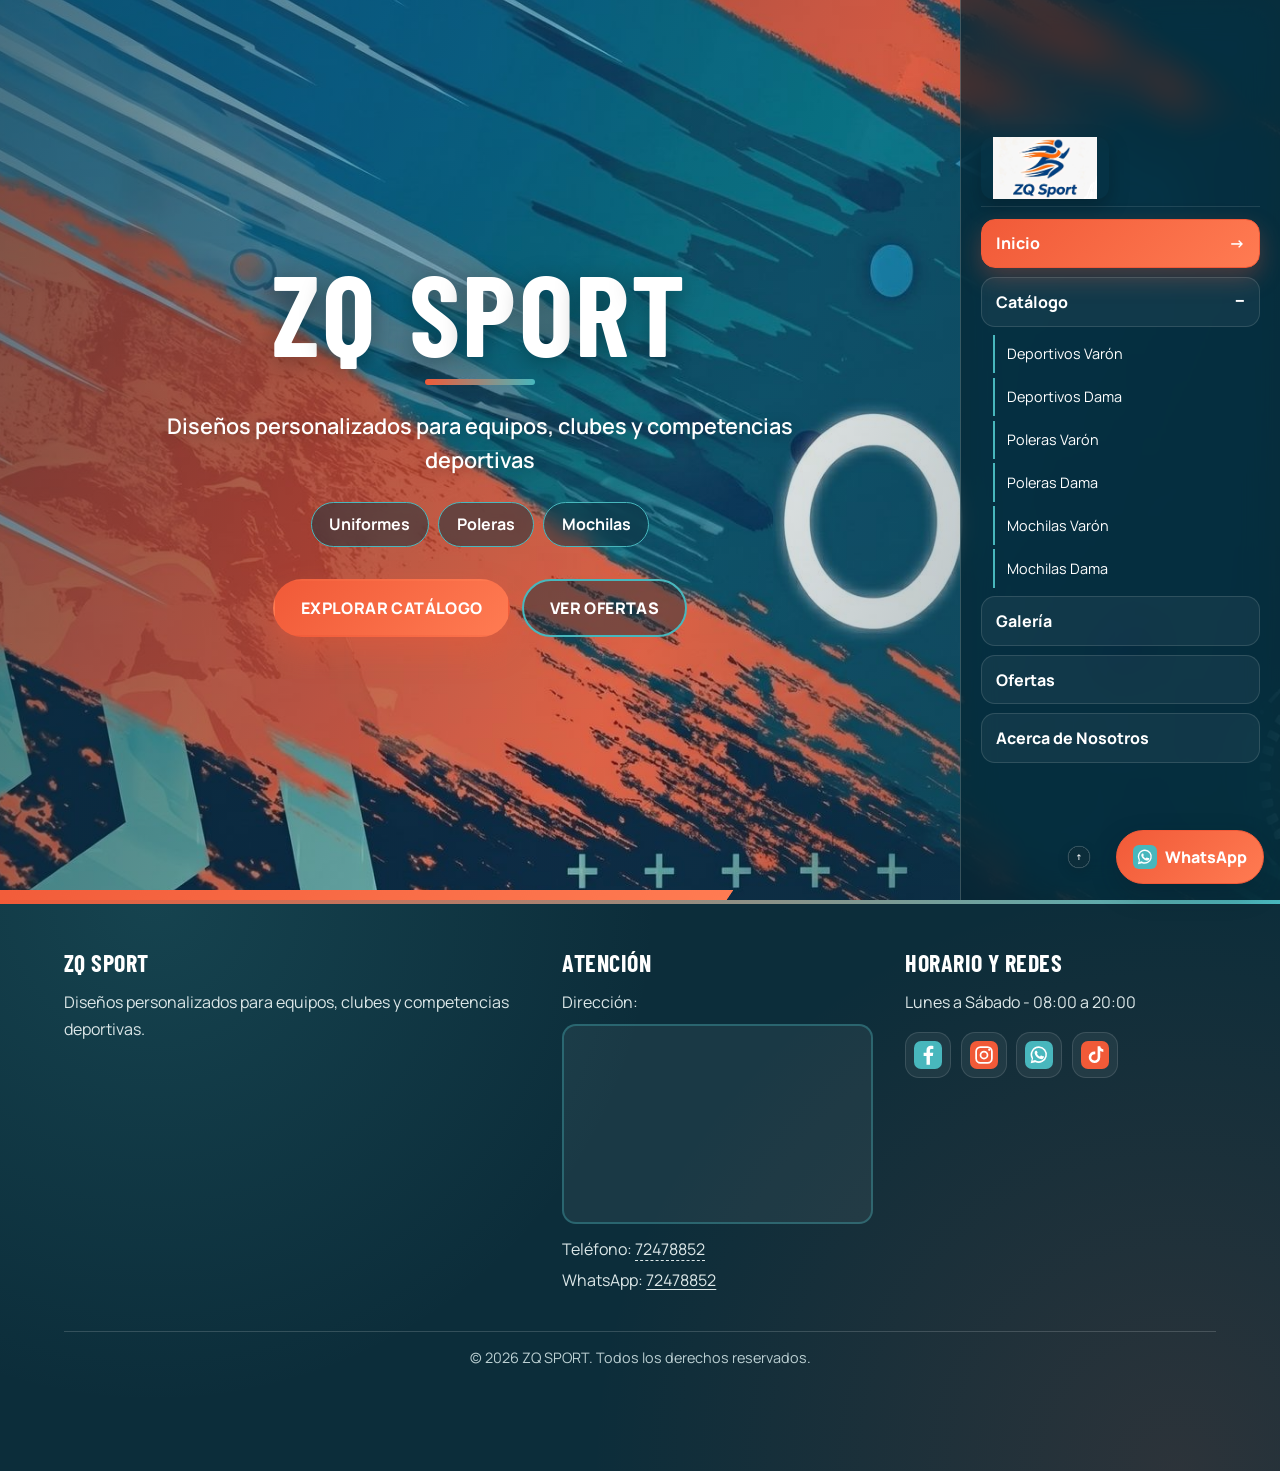
==== commit 10ef313f: "Add files via upload" ====
--- a/index.html
+++ b/index.html
@@ -1,906 +1,788 @@
-<!DOCTYPE html>
-<!-- APRENDE A EDITAR index.html
-Inicio: presentación, video, cifras, accesos a las páginas y preguntas frecuentes.
-Este archivo decide los textos, imágenes y enlaces. estilos.css decide su apariencia.
-Los comentarios como este son instrucciones: no aparecen en la página.
-Empieza cambiando un texto, guarda el archivo y recarga la página para ver el resultado.
-Las palabras entre > y < suelen ser texto visible. Conserva las etiquetas que las rodean.
-class conecta un bloque con su diseño en estilos.css; id le da un nombre único.
-Las etiquetas /div, /section y similares cierran lo que se abrió antes: mueve los bloques completos.
-Para cambiar un estilo, busca el nombre de class en assets/css/estilos.css.
-Para cambiar reservas, abre assets/js/reserva.js y conserva los name del formulario.
-Menú, pie y teléfonos están escritos en cada página: repite allí los cambios comunes. -->
-<!-- APRENDE: Abre la página; lang="es" indica que sus textos están en español. Conserva el cierre /html al
-     final. -->
-<html lang="es">
-<!-- APRENDE: Datos de la página que no forman parte del contenido visible; aquí se conectan los estilos y las
-     letras. -->
-<head>
-  <!-- APRENDE: Permite mostrar tildes y ñ correctamente; conserva UTF-8. -->
-  <meta charset="UTF-8">
-  <!-- APRENDE: Adapta la página al ancho del celular; conserva este ajuste para que el diseño móvil funcione. -->
-  <meta name="viewport" content="width=device-width, initial-scale=1.0">
-  <!-- APRENDE: Resumen para buscadores; cambia el texto de content para describir esta página. -->
-  <meta name="description" content="OncoMax: centro médico integral oncológico en Oruro, Bolivia. Orientación, asistencia médica y acompañamiento humano.">
-  <!-- APRENDE: Color sugerido para la barra del navegador en móviles compatibles; cambia el código # de content. -->
-  <meta name="theme-color" content="#260D37">
-  <!-- APRENDE: Nombre que aparece en la pestaña del navegador; cambia el texto entre title y /title. -->
-  <title>OncoMax | Inicio</title>
-  <!-- APRENDE: Icono de la pestaña: cambia href por la ruta de otra imagen pequeña. -->
-  <link rel="icon" href="assets/img/logo-simbolo.png">
-  <!-- Tipografias: Nunito (redondeada como el logo) e Instrument Serif para los acentos. -->
-  <!-- APRENDE: Prepara la conexión con el servicio de letras para que carguen antes; conserva estas líneas si
-       usas Google Fonts. -->
-  <link rel="preconnect" href="https://fonts.googleapis.com">
-  <!-- APRENDE: Prepara la conexión con el servicio de letras para que carguen antes; conserva estas líneas si
-       usas Google Fonts. -->
-  <link rel="preconnect" href="https://fonts.gstatic.com" crossorigin>
-  <!-- APRENDE: Descarga Nunito e Instrument Serif. Para cambiar las letras, reemplaza este enlace y los valores
-       "fuente" con dos guiones delante y "fuente-acento" con dos guiones delante de estilos.css. -->
-  <link rel="stylesheet" href="https://fonts.googleapis.com/css2?family=Instrument+Serif:ital@0;1&amp;family=Nunito:wght@400..900&amp;display=swap">
-  <!-- Todos los estilos del sitio viven en un solo archivo compartido. -->
-  <!-- APRENDE: Conecta assets/css/estilos.css, que cambia la apariencia de las siete páginas; abre ese archivo
-       para modificar colores y medidas. -->
-  <link rel="stylesheet" href="assets/css/estilos.css">
-</head>
-<!-- APRENDE: Comienza todo lo que ve el visitante. Los bloques aparecen en el orden en que los escribes aquí. -->
-<body>
-  <!-- Barra de progreso de lectura (solo decorativa). -->
-  <!-- APRENDE: Barra decorativa que se llena al bajar por la página; cambia su altura y colores buscando
-       .progreso en estilos.css. -->
-  <div class="progreso" aria-hidden="true"></div>
-
-  <!-- ================= CABECERA ================= -->
-  <!-- APRENDE: Menú superior compartido visualmente por el sitio. Sus enlaces se repiten en las siete páginas:
-       actualízalos en todas si cambias el menú. -->
-  <header class="cabecera">
-    <!-- APRENDE: Reúne el logo y el menú dentro de una franja centrada; cambia separación y ancho en
-         .cabecera__interior de estilos.css. -->
-    <div class="cabecera__interior">
-      <!-- El logo siempre lleva al inicio. -->
-      <!-- APRENDE: Logo que lleva a Inicio; cambia href para elegir el destino y src de su imagen para usar otro
-           logo. Enlace: href="index.html" elige el destino; el texto entre a y /a es lo que se pulsa. -->
-      <a class="marca" href="index.html" aria-label="OncoMax, ir al inicio">
-        <!-- APRENDE: Imagen: cambia src="assets/img/logo-oncomax-horizontal.png" por otro archivo; alt describe la
-             foto si no se ve o se usa lectura por voz. -->
-        <img src="assets/img/logo-oncomax-horizontal.png" alt="OncoMax" width="152" height="46">
-      </a>
-
-      <!-- Casilla escondida que abre el menu en celular; el label es el boton. -->
-      <!-- APRENDE: Casilla del menú móvil: al marcarse abre el menú mediante estilos.css. Conserva id="nav-toggle" y
-           su label con el mismo for. -->
-      <input class="nav-toggle" id="nav-toggle" type="checkbox" aria-label="Abrir o cerrar el menu">
-      <!-- APRENDE: Botón del menú de celular. Sus tres span dibujan las rayas; for debe coincidir con el id de la
-           casilla nav-toggle. Texto para elegir o rellenar el campo "nav-toggle"; for debe coincidir con su id.
-           Cambia las palabras para otra indicación. -->
-      <label class="hamburguesa" for="nav-toggle" aria-hidden="true">
-        <!-- APRENDE: Texto o pieza pequeña dentro de otro bloque; si contiene palabras, puedes reemplazarlas entre las
-             etiquetas. -->
-        <span></span><span></span><span></span>
-      </label>
-
-      <!-- APRENDE: Lista de páginas del menú; agrega otro enlace a dentro de este bloque para sumar una página. -->
-      <nav class="nav" aria-label="Principal">
-        <!-- APRENDE: Enlace: href="index.html" elige el destino; el texto entre a y /a es lo que se pulsa. activo
-             resalta esta página y aria-current="page" la identifica como actual; al crear otra página mueve ambas
-             marcas a su enlace. -->
-        <a class="activo" aria-current="page" href="index.html">Inicio</a>
-        <!-- APRENDE: Enlace: href="servicios.html" elige el destino; el texto entre a y /a es lo que se pulsa. -->
-        <a href="servicios.html">Servicios</a>
-        <!-- APRENDE: Enlace: href="asistencia.html" elige el destino; el texto entre a y /a es lo que se pulsa. -->
-        <a href="asistencia.html">Asistencia</a>
-        <!-- APRENDE: Enlace: href="nosotros.html" elige el destino; el texto entre a y /a es lo que se pulsa. -->
-        <a href="nosotros.html">Nosotros</a>
-        <!-- APRENDE: Enlace: href="oncologia.html" elige el destino; el texto entre a y /a es lo que se pulsa. -->
-        <a href="oncologia.html">Oncología</a>
-        <!-- APRENDE: Enlace: href="lazos.html" elige el destino; el texto entre a y /a es lo que se pulsa. -->
-        <a href="lazos.html">Lazos</a>
-        <!-- APRENDE: Enlace: href="reserva.html" elige el destino; el texto entre a y /a es lo que se pulsa. -->
-        <a class="nav__cta" href="reserva.html">Reservar cita</a>
-      </nav>
-    </div>
-  </header>
-
-  <!-- APRENDE: Contenido principal de esta página; mueve o añade secciones dentro de este bloque. -->
-  <main>
-    <!-- ================= PORTADA ================= -->
-    <!-- APRENDE: Primera sección de Inicio: texto, botones y video. Modifica su contenido aquí y su espacio
-         alrededor en .portada de estilos.css. -->
-    <section class="portada">
-      <!-- APRENDE: Fondo con tres manchas que se mueven. Cambia sus colores en .fondo-vivo y .mancha de estilos.css;
-           los span son decoración. -->
-      <div class="fondo-vivo" aria-hidden="true"><span class="mancha mancha--1"></span><span class="mancha mancha--2"></span><span class="mancha mancha--3"></span></div>
-      <!-- APRENDE: Distribuye texto y video en dos columnas; cambia grid-template-columns en estilos.css para dar
-           más espacio a uno de los lados. -->
-      <div class="portada__interior">
-        <!-- APRENDE: Agrupa el mensaje principal y sus botones; escribe aquí la presentación que quieras mostrar. -->
-        <div class="portada__texto">
-          <!-- "entrada" hace que cada linea aparezca al cargar; --d es el orden. -->
-          <!-- APRENDE: Texto corto que presenta una sección; escribe otro nombre entre las etiquetas. Las variantes de
-               class cambian sus colores. -->
-          <span class="etiqueta etiqueta--brillo entrada">Centro médico integral · Oruro, Bolivia</span>
-          <!-- APRENDE: Nombre descriptivo sobre el título; sustituye el texto entre las etiquetas para cambiarlo. "d"
-               con dos guiones delante controla el turno de aparición: un número mayor hace que aparezca más tarde. -->
-          <span class="portada__marca entrada" style="--d:1">OncoMax · Centro Médico Integral Oncológico</span>
-          <!-- APRENDE: Título principal de esta página. Cambia sus palabras; el texto dentro de em recibe el estilo
-               destacado. "d" con dos guiones delante controla el turno de aparición: un número mayor hace que aparezca
-               más tarde. -->
-          <h1 class="entrada" style="--d:2">Tu lucha es nuestra lucha, cuidamos de ti <em>con el corazón.</em></h1>
-          <!-- APRENDE: Párrafo visible: cambia sus palabras conservando las etiquetas. b destaca palabras y br las pasa
-               a otra línea. "d" con dos guiones delante controla el turno de aparición: un número mayor hace que
-               aparezca más tarde. -->
-          <p class="entrada" style="--d:3">En OncoMax brindamos orientación, asistencia médica y acompañamiento humano
-             para pacientes y familias durante todo el proceso de atención.</p>
-          <!-- APRENDE: Coloca varios botones juntos. Copia un enlace a dentro de este bloque para añadir otro botón. "d"
-               con dos guiones delante controla el turno de aparición: un número mayor hace que aparezca más tarde. -->
-          <div class="acciones entrada" style="--d:4">
-            <!-- APRENDE: Enlace: href="reserva.html" elige el destino; el texto entre a y /a es lo que se pulsa. -->
-            <a class="boton" href="reserva.html">Reservar una cita</a>
-            <!-- APRENDE: Enlace: href="servicios.html" elige el destino; el texto entre a y /a es lo que se pulsa. -->
-            <a class="boton boton--vidrio" href="servicios.html">Ver servicios</a>
-          </div>
-
-          <!-- Caras del equipo + un dato que da confianza. -->
-          <!-- APRENDE: Presenta pequeñas fotos y una cifra de experiencia; cambia las imágenes y el texto de años por
-               separado. "d" con dos guiones delante controla el turno de aparición: un número mayor hace que aparezca
-               más tarde. -->
-          <div class="confianza entrada" style="--d:5">
-            <!-- APRENDE: Fila de retratos circulares; copia una línea img para sumar una persona y cambia su src. -->
-            <div class="avatares">
-              <!-- APRENDE: Imagen: cambia src="assets/img/web/cara-dra-elena-rosales.jpg" por otro archivo; alt describe la
-                   foto si no se ve o se usa lectura por voz. Aquí alt vacío indica un dibujo decorativo. -->
-              <img src="assets/img/web/cara-dra-elena-rosales.jpg" alt="" width="48" height="48">
-              <!-- APRENDE: Imagen: cambia src="assets/img/web/cara-doctor-abdon.jpg" por otro archivo; alt describe la foto
-                   si no se ve o se usa lectura por voz. Aquí alt vacío indica un dibujo decorativo. -->
-              <img src="assets/img/web/cara-doctor-abdon.jpg" alt="" width="48" height="48">
-              <!-- APRENDE: Imagen: cambia src="assets/img/web/cara-dra-amara-orellio.jpg" por otro archivo; alt describe la
-                   foto si no se ve o se usa lectura por voz. Aquí alt vacío indica un dibujo decorativo. -->
-              <img src="assets/img/web/cara-dra-amara-orellio.jpg" alt="" width="48" height="48">
-              <!-- APRENDE: Imagen: cambia src="assets/img/web/cara-enfermera-sofia.jpg" por otro archivo; alt describe la
-                   foto si no se ve o se usa lectura por voz. Aquí alt vacío indica un dibujo decorativo. -->
-              <img src="assets/img/web/cara-enfermera-sofia.jpg" alt="" width="48" height="48">
-            </div>
-            <!-- APRENDE: Párrafo visible: cambia sus palabras conservando las etiquetas. b destaca palabras y br las pasa
-                 a otra línea. -->
-            <p><b>+7 años</b> acompañando pacientes y familias</p>
-          </div>
-        </div>
-
-        <!-- El video vive dentro de un marco con forma de celular. -->
-        <!-- APRENDE: Reúne el video y las tarjetas que lo acompañan; las posiciones se ajustan en estilos.css. "d" con
-             dos guiones delante controla el turno de aparición: un número mayor hace que aparezca más tarde. -->
-        <div class="portada__visual entrada" style="--d:3">
-          <!-- APRENDE: Texto sobre el video; cambia estas palabras para presentar otro contenido. -->
-          <p class="video-pie">Conoce OncoMax en un minuto</p>
-          <!-- APRENDE: Marco del video con forma de celular; ajusta width y border-radius en .telefono de estilos.css. -->
-          <div class="telefono">
-            <!-- APRENDE: Video: controls muestra los botones, playsinline lo mantiene dentro de la página y poster elige
-                 la foto previa. Cambia el archivo en source. -->
-            <video class="video" controls playsinline preload="metadata" poster="assets/img/web/equipo-oncomax.jpg">
-              <!-- APRENDE: Archivo del video: cambia src por otro MP4; si cambias el formato, adapta también type. -->
-              <source src="assets/videos/video-inicio.mp4" type="video/mp4">
-              Tu navegador no puede reproducir este video.
-            </video>
-          </div>
-
-          <!-- Tarjetitas que flotan alrededor del video. -->
-          <!-- APRENDE: Tarjeta pequeña al lado del video. Edita su número y explicación; las variantes 1 y 2 tienen
-               posiciones distintas en estilos.css. -->
-          <div class="flotante flotante--1">
-            <!-- APRENDE: Marco del pequeño dibujo. Cambia src de su img para otro icono; las variantes menta y coral
-                 cambian el fondo. Imagen: cambia src="assets/icons/ui/corazon.svg" por otro archivo; alt describe la foto
-                 si no se ve o se usa lectura por voz. Aquí alt vacío indica un dibujo decorativo. -->
-            <span class="icono icono--chico icono--coral"><img src="assets/icons/ui/corazon.svg" alt=""></span>
-            <!-- APRENDE: Texto o pieza pequeña dentro de otro bloque; si contiene palabras, puedes reemplazarlas entre las
-                 etiquetas. -->
-            <span><b>100%</b><small>Trato humano y respetuoso</small></span>
-          </div>
-          <!-- APRENDE: Tarjeta pequeña al lado del video. Edita su número y explicación; las variantes 1 y 2 tienen
-               posiciones distintas en estilos.css. -->
-          <div class="flotante flotante--2">
-            <!-- APRENDE: Marco del pequeño dibujo. Cambia src de su img para otro icono; las variantes menta y coral
-                 cambian el fondo. Imagen: cambia src="assets/icons/ui/estetoscopio.svg" por otro archivo; alt describe la
-                 foto si no se ve o se usa lectura por voz. Aquí alt vacío indica un dibujo decorativo. -->
-            <span class="icono icono--chico icono--menta"><img src="assets/icons/ui/estetoscopio.svg" alt=""></span>
-            <!-- APRENDE: Texto o pieza pequeña dentro de otro bloque; si contiene palabras, puedes reemplazarlas entre las
-                 etiquetas. -->
-            <span><b>3 áreas</b><small>de atención especializada</small></span>
-          </div>
-
-          <!-- Sello que gira: el texto sigue un circulo dibujado en SVG. -->
-          <!-- APRENDE: Enlace circular de reserva; cambia su href y las palabras de textPath para personalizarlo. En
-               este diseño permanece quieto. Enlace: href="reserva.html" elige el destino; el texto entre a y /a es lo
-               que se pulsa. -->
-          <a class="sello" href="reserva.html" aria-label="Reservar una cita">
-            <!-- APRENDE: Dibujo hecho con formas. viewBox establece el espacio de dibujo; su tamaño visible se ajusta en
-                 estilos.css. -->
-            <svg viewBox="0 0 200 200" aria-hidden="true">
-              <!-- APRENDE: Guarda el círculo que guía el texto del sello; su id debe coincidir con el href de textPath. -->
-              <defs><path id="circulo-sello" d="M100,100 m-74,0 a74,74 0 1,1 148,0 a74,74 0 1,1 -148,0"/></defs>
-              <!-- textLength reparte las letras para cubrir el circulo completo. -->
-              <!-- APRENDE: Palabras dibujadas en el sello; cambia la frase dentro de textPath y textLength para distribuirla
-                   por el círculo. -->
-              <text><textPath href="#circulo-sello" textLength="462" lengthAdjust="spacing">Reserva tu cita · Cuidamos de ti · </textPath></text>
-            </svg>
-            <!-- APRENDE: Imagen: cambia src="assets/img/logo-simbolo.png" por otro archivo; alt describe la foto si no se
-                 ve o se usa lectura por voz. Aquí alt vacío indica un dibujo decorativo. -->
-            <img src="assets/img/logo-simbolo.png" alt="">
-          </a>
-        </div>
-      </div>
-      <!-- APRENDE: Dibujo hecho con formas. viewBox establece el espacio de dibujo; su tamaño visible se ajusta en
-           estilos.css. -->
-      <svg class="ola" viewBox="0 0 1440 120" preserveAspectRatio="none" aria-hidden="true">
-        <!-- APRENDE: Trazo del dibujo: d contiene puntos y curvas (M empieza, L une, C curva, Z cierra). Para cambiar
-             solo el color, usa estilos.css. -->
-        <path d="M0,38 C240,108 480,8 720,48 C960,88 1200,18 1440,58 L1440,120 L0,120 Z"/>
-        <!-- APRENDE: Trazo del dibujo: d contiene puntos y curvas (M empieza, L une, C curva, Z cierra). Para cambiar
-             solo el color, usa estilos.css. -->
-        <path d="M0,72 C260,120 520,32 760,70 C1000,108 1220,58 1440,82 L1440,120 L0,120 Z"/>
-      </svg>
-    </section>
-
-    <!-- ================= CINTAS EN MOVIMIENTO =================
-         Cada lista se repite dos veces: cuando la primera sale de la
-         pantalla, la copia ocupa su lugar y el giro parece infinito. -->
-    <!-- APRENDE: Dos cintas de palabras en movimiento; cambia cada lista y su copia de la misma manera para que el
-         recorrido no tenga cortes. -->
-    <div class="cintas" aria-hidden="true">
-      <!-- APRENDE: Una cinta inclinada; cambia sus palabras en los li y su velocidad en .cinta__pista de
-           estilos.css. -->
-      <div class="cinta cinta--atras">
-        <!-- APRENDE: Contiene la lista original y la copia que permiten el movimiento continuo; conserva ambas con el
-             mismo contenido. -->
-        <div class="cinta__pista">
-          <!-- APRENDE: Lista de elementos; agrega otra línea li antes del cierre /ul para sumar un elemento. -->
-          <ul><li>Atención cercana</li><li>Equipo especializado</li><li>La familia también cuenta</li><li>Palabras claras</li><li>Respeto y escucha</li></ul>
-          <!-- APRENDE: Lista de elementos; agrega otra línea li antes del cierre /ul para sumar un elemento. -->
-          <ul><li>Atención cercana</li><li>Equipo especializado</li><li>La familia también cuenta</li><li>Palabras claras</li><li>Respeto y escucha</li></ul>
-        </div>
-      </div>
-      <!-- APRENDE: Una cinta inclinada; cambia sus palabras en los li y su velocidad en .cinta__pista de
-           estilos.css. -->
-      <div class="cinta">
-        <!-- APRENDE: Contiene la lista original y la copia que permiten el movimiento continuo; conserva ambas con el
-             mismo contenido. -->
-        <div class="cinta__pista">
-          <!-- APRENDE: Lista de elementos; agrega otra línea li antes del cierre /ul para sumar un elemento. -->
-          <ul><li>Oncología pediátrica</li><li>Oncología quirúrgica</li><li>Acompañamiento integral</li><li>Asistencia domiciliaria</li><li>Lazos de apoyo</li></ul>
-          <!-- APRENDE: Lista de elementos; agrega otra línea li antes del cierre /ul para sumar un elemento. -->
-          <ul><li>Oncología pediátrica</li><li>Oncología quirúrgica</li><li>Acompañamiento integral</li><li>Asistencia domiciliaria</li><li>Lazos de apoyo</li></ul>
-        </div>
-      </div>
-    </div>
-
-    <!-- ================= CIFRAS ================= -->
-    <!-- APRENDE: Agrupa una parte completa de la página. Para moverla, mueve desde section hasta su cierre
-         /section con todo lo que contiene. -->
-    <section class="seccion">
-      <!-- APRENDE: Mantiene el contenido centrado y limita su ancho; cambia el valor de "ancho" con dos guiones
-           delante al principio de estilos.css. -->
-      <div class="seccion__interior">
-        <!-- APRENDE: Agrupa la etiqueta, el título y la explicación de esta sección; cambia sus palabras dentro de
-             cada etiqueta. -->
-        <div class="titulo-seccion revelar">
-          <!-- APRENDE: Texto corto que presenta una sección; escribe otro nombre entre las etiquetas. Las variantes de
-               class cambian sus colores. -->
-          <span class="etiqueta">OncoMax en números</span>
-          <!-- APRENDE: Título de esta sección o tarjeta. Edita sus palabras y las de em si tiene una parte destacada. -->
-          <h2>Cuidar es un trabajo <em>de todos los días</em></h2>
-        </div>
-        <!-- Cada numero cuenta desde cero con CSS (ver "contador" en estilos.css).
-             El texto .sr-solo es el que leen los lectores de pantalla. -->
-        <!-- APRENDE: Fila de datos destacados; copia un bloque cifra completo para agregar otro dato y revisa las
-             columnas en estilos.css. -->
-        <div class="cifras escalonado">
-          <!-- APRENDE: Tarjeta con un número y su explicación; cambia "fin" con dos guiones delante en el contador y el
-               texto sr-solo para mantener ambos valores iguales. -->
-          <div class="cifra cifra--oscura">
-            <!-- APRENDE: Marco del pequeño dibujo. Cambia src de su img para otro icono; las variantes menta y coral
-                 cambian el fondo. Imagen: cambia src="assets/icons/ui/calendario.svg" por otro archivo; alt describe la
-                 foto si no se ve o se usa lectura por voz. Aquí alt vacío indica un dibujo decorativo. -->
-            <span class="icono"><img src="assets/icons/ui/calendario.svg" alt=""></span>
-            <!-- APRENDE: Texto destacado; cambia su contenido para resaltar otro dato. -->
-            <b><span class="contador" style="--fin:7" data-antes="+" aria-hidden="true"></span><span class="sr-solo">+7</span></b>
-            <!-- APRENDE: Texto o pieza pequeña dentro de otro bloque; si contiene palabras, puedes reemplazarlas entre las
-                 etiquetas. -->
-            <span>Años acompañando pacientes</span>
-          </div>
-          <!-- APRENDE: Tarjeta con un número y su explicación; cambia "fin" con dos guiones delante en el contador y el
-               texto sr-solo para mantener ambos valores iguales. -->
-          <div class="cifra">
-            <!-- APRENDE: Marco del pequeño dibujo. Cambia src de su img para otro icono; las variantes menta y coral
-                 cambian el fondo. Imagen: cambia src="assets/icons/ui/equipo.svg" por otro archivo; alt describe la foto
-                 si no se ve o se usa lectura por voz. Aquí alt vacío indica un dibujo decorativo. -->
-            <span class="icono icono--menta"><img src="assets/icons/ui/equipo.svg" alt=""></span>
-            <!-- APRENDE: Texto destacado; cambia su contenido para resaltar otro dato. -->
-            <b><span class="contador" style="--fin:5" aria-hidden="true"></span><span class="sr-solo">5</span></b>
-            <!-- APRENDE: Texto o pieza pequeña dentro de otro bloque; si contiene palabras, puedes reemplazarlas entre las
-                 etiquetas. -->
-            <span>Especialistas y enfermeras</span>
-          </div>
-          <!-- APRENDE: Tarjeta con un número y su explicación; cambia "fin" con dos guiones delante en el contador y el
-               texto sr-solo para mantener ambos valores iguales. -->
-          <div class="cifra">
-            <!-- APRENDE: Marco del pequeño dibujo. Cambia src de su img para otro icono; las variantes menta y coral
-                 cambian el fondo. Imagen: cambia src="assets/icons/ui/estetoscopio.svg" por otro archivo; alt describe la
-                 foto si no se ve o se usa lectura por voz. Aquí alt vacío indica un dibujo decorativo. -->
-            <span class="icono icono--coral"><img src="assets/icons/ui/estetoscopio.svg" alt=""></span>
-            <!-- APRENDE: Texto destacado; cambia su contenido para resaltar otro dato. -->
-            <b><span class="contador" style="--fin:3" aria-hidden="true"></span><span class="sr-solo">3</span></b>
-            <!-- APRENDE: Texto o pieza pequeña dentro de otro bloque; si contiene palabras, puedes reemplazarlas entre las
-                 etiquetas. -->
-            <span>Áreas de atención</span>
-          </div>
-          <!-- APRENDE: Tarjeta con un número y su explicación; cambia "fin" con dos guiones delante en el contador y el
-               texto sr-solo para mantener ambos valores iguales. -->
-          <div class="cifra">
-            <!-- APRENDE: Marco del pequeño dibujo. Cambia src de su img para otro icono; las variantes menta y coral
-                 cambian el fondo. Imagen: cambia src="assets/icons/ui/corazon.svg" por otro archivo; alt describe la foto
-                 si no se ve o se usa lectura por voz. Aquí alt vacío indica un dibujo decorativo. -->
-            <span class="icono"><img src="assets/icons/ui/corazon.svg" alt=""></span>
-            <!-- APRENDE: Texto destacado; cambia su contenido para resaltar otro dato. -->
-            <b><span class="contador" style="--fin:100" data-despues="%" aria-hidden="true"></span><span class="sr-solo">100%</span></b>
-            <!-- APRENDE: Texto o pieza pequeña dentro de otro bloque; si contiene palabras, puedes reemplazarlas entre las
-                 etiquetas. -->
-            <span>Trato humano y respetuoso</span>
-          </div>
-        </div>
-      </div>
-    </section>
-
-    <!-- ================= POR QUE ONCOMAX (tarjetas giratorias) ================= -->
-    <!-- APRENDE: Agrupa una parte completa de la página. Para moverla, mueve desde section hasta su cierre
-         /section con todo lo que contiene. -->
-    <section class="seccion seccion--suave">
-      <!-- APRENDE: Mantiene el contenido centrado y limita su ancho; cambia el valor de "ancho" con dos guiones
-           delante al principio de estilos.css. -->
-      <div class="seccion__interior">
-        <!-- APRENDE: Agrupa la etiqueta, el título y la explicación de esta sección; cambia sus palabras dentro de
-             cada etiqueta. -->
-        <div class="titulo-seccion titulo-seccion--centro revelar">
-          <!-- APRENDE: Texto corto que presenta una sección; escribe otro nombre entre las etiquetas. Las variantes de
-               class cambian sus colores. -->
-          <span class="etiqueta">Nuestra forma de trabajar</span>
-          <!-- APRENDE: Título de esta sección o tarjeta. Edita sus palabras y las de em si tiene una parte destacada. -->
-          <h2>Por qué elegir <em>OncoMax</em></h2>
-        </div>
-
-        <!-- APRENDE: Agrupa tarjetas. "grid" + dos guiones + "2", "grid" + dos guiones + "3" y "grid" + dos guiones +
-             "4" usan anchos mínimos diferentes; el espacio disponible decide cuántas caben por fila. -->
-        <div class="grid grid--3 escalonado">
-          <!-- APRENDE: Tarjeta con frente y reverso que gira al usarla. Para añadir otra, copia todo este article;
-               cambia los textos de ambas caras. -->
-          <article class="flip flip--texto" tabindex="0">
-            <!-- APRENDE: Mantiene unidas las dos caras para que giren juntas; conserva dentro el frente y el reverso. -->
-            <div class="flip__interior">
-              <!-- APRENDE: Una cara de la tarjeta. Frente muestra el resumen; atras muestra la explicación. Edita cada
-                   contenido por separado. -->
-              <div class="flip__cara flip__frente">
-                <!-- APRENDE: Marco del pequeño dibujo. Cambia src de su img para otro icono; las variantes menta y coral
-                     cambian el fondo. Imagen: cambia src="assets/icons/ui/mensaje.svg" por otro archivo; alt describe la foto
-                     si no se ve o se usa lectura por voz. Aquí alt vacío indica un dibujo decorativo. -->
-                <span class="icono icono--coral"><img src="assets/icons/ui/mensaje.svg" alt=""></span>
-                <!-- APRENDE: Título de un bloque pequeño; reemplaza el texto entre las etiquetas. -->
-                <h3>Atención cercana</h3>
-                <!-- APRENDE: Párrafo visible: cambia sus palabras conservando las etiquetas. b destaca palabras y br las pasa
-                     a otra línea. -->
-                <p>Explicamos cada paso con palabras claras y sin apuros.</p>
-                <!-- APRENDE: Invitación a usar la tarjeta; cambia el texto para indicar qué descubrirá la persona. -->
-                <span class="pista">Ver detalle</span>
-              </div>
-              <!-- APRENDE: Una cara de la tarjeta. Frente muestra el resumen; atras muestra la explicación. Edita cada
-                   contenido por separado. -->
-              <div class="flip__cara flip__atras">
-                <!-- APRENDE: Título de un bloque pequeño; reemplaza el texto entre las etiquetas. -->
-                <h3>Atención cercana</h3>
-                <!-- APRENDE: Párrafo visible: cambia sus palabras conservando las etiquetas. b destaca palabras y br las pasa
-                     a otra línea. -->
-                <p>El paciente recibe información comprensible sobre su situación, puede
-                   preguntar todas las veces que necesite y decide acompañado del profesional.</p>
-              </div>
-            </div>
-          </article>
-
-          <!-- APRENDE: Tarjeta con frente y reverso que gira al usarla. Para añadir otra, copia todo este article;
-               cambia los textos de ambas caras. -->
-          <article class="flip flip--texto flip--menta" tabindex="0">
-            <!-- APRENDE: Mantiene unidas las dos caras para que giren juntas; conserva dentro el frente y el reverso. -->
-            <div class="flip__interior">
-              <!-- APRENDE: Una cara de la tarjeta. Frente muestra el resumen; atras muestra la explicación. Edita cada
-                   contenido por separado. -->
-              <div class="flip__cara flip__frente">
-                <!-- APRENDE: Marco del pequeño dibujo. Cambia src de su img para otro icono; las variantes menta y coral
-                     cambian el fondo. Imagen: cambia src="assets/icons/ui/equipo.svg" por otro archivo; alt describe la foto
-                     si no se ve o se usa lectura por voz. Aquí alt vacío indica un dibujo decorativo. -->
-                <span class="icono icono--menta"><img src="assets/icons/ui/equipo.svg" alt=""></span>
-                <!-- APRENDE: Título de un bloque pequeño; reemplaza el texto entre las etiquetas. -->
-                <h3>Equipo especializado</h3>
-                <!-- APRENDE: Párrafo visible: cambia sus palabras conservando las etiquetas. b destaca palabras y br las pasa
-                     a otra línea. -->
-                <p>Oncología médica, quirúrgica y pediátrica en un mismo lugar.</p>
-                <!-- APRENDE: Invitación a usar la tarjeta; cambia el texto para indicar qué descubrirá la persona. -->
-                <span class="pista">Ver detalle</span>
-              </div>
-              <!-- APRENDE: Una cara de la tarjeta. Frente muestra el resumen; atras muestra la explicación. Edita cada
-                   contenido por separado. -->
-              <div class="flip__cara flip__atras">
-                <!-- APRENDE: Título de un bloque pequeño; reemplaza el texto entre las etiquetas. -->
-                <h3>Equipo especializado</h3>
-                <!-- APRENDE: Párrafo visible: cambia sus palabras conservando las etiquetas. b destaca palabras y br las pasa
-                     a otra línea. -->
-                <p>Doctores y enfermeras trabajan de forma coordinada, así el paciente no
-                   tiene que repetir su historia en cada consulta.</p>
-              </div>
-            </div>
-          </article>
-
-          <!-- APRENDE: Tarjeta con frente y reverso que gira al usarla. Para añadir otra, copia todo este article;
-               cambia los textos de ambas caras. -->
-          <article class="flip flip--texto flip--coral" tabindex="0">
-            <!-- APRENDE: Mantiene unidas las dos caras para que giren juntas; conserva dentro el frente y el reverso. -->
-            <div class="flip__interior">
-              <!-- APRENDE: Una cara de la tarjeta. Frente muestra el resumen; atras muestra la explicación. Edita cada
-                   contenido por separado. -->
-              <div class="flip__cara flip__frente">
-                <!-- APRENDE: Marco del pequeño dibujo. Cambia src de su img para otro icono; las variantes menta y coral
-                     cambian el fondo. Imagen: cambia src="assets/icons/ui/casa.svg" por otro archivo; alt describe la foto si
-                     no se ve o se usa lectura por voz. Aquí alt vacío indica un dibujo decorativo. -->
-                <span class="icono"><img src="assets/icons/ui/casa.svg" alt=""></span>
-                <!-- APRENDE: Título de un bloque pequeño; reemplaza el texto entre las etiquetas. -->
-                <h3>La familia también cuenta</h3>
-                <!-- APRENDE: Párrafo visible: cambia sus palabras conservando las etiquetas. b destaca palabras y br las pasa
-                     a otra línea. -->
-                <p>Acompañamos a quienes cuidan al paciente.</p>
-                <!-- APRENDE: Invitación a usar la tarjeta; cambia el texto para indicar qué descubrirá la persona. -->
-                <span class="pista">Ver detalle</span>
-              </div>
-              <!-- APRENDE: Una cara de la tarjeta. Frente muestra el resumen; atras muestra la explicación. Edita cada
-                   contenido por separado. -->
-              <div class="flip__cara flip__atras">
-                <!-- APRENDE: Título de un bloque pequeño; reemplaza el texto entre las etiquetas. -->
-                <h3>La familia también cuenta</h3>
-                <!-- APRENDE: Párrafo visible: cambia sus palabras conservando las etiquetas. b destaca palabras y br las pasa
-                     a otra línea. -->
-                <p>Damos orientación a familiares y amigos para que sepan cómo ayudar,
-                   cómo escuchar y cómo cuidarse ellos mismos.</p>
-              </div>
-            </div>
-          </article>
-        </div>
-      </div>
-    </section>
-
-    <!-- ================= MAPA DEL SITIO EN TARJETAS =================
-         Cada tarjeta es un enlace. Al pasar el mouse se llena de color
-         y despliega la descripcion larga de esa pagina. -->
-    <!-- APRENDE: Agrupa una parte completa de la página. Para moverla, mueve desde section hasta su cierre
-         /section con todo lo que contiene. -->
-    <section class="seccion seccion--blanca">
-      <!-- APRENDE: Mantiene el contenido centrado y limita su ancho; cambia el valor de "ancho" con dos guiones
-           delante al principio de estilos.css. -->
-      <div class="seccion__interior">
-        <!-- APRENDE: Agrupa la etiqueta, el título y la explicación de esta sección; cambia sus palabras dentro de
-             cada etiqueta. -->
-        <div class="titulo-seccion revelar">
-          <!-- APRENDE: Texto corto que presenta una sección; escribe otro nombre entre las etiquetas. Las variantes de
-               class cambian sus colores. -->
-          <span class="etiqueta">Recorre el sitio</span>
-          <!-- APRENDE: Título de esta sección o tarjeta. Edita sus palabras y las de em si tiene una parte destacada. -->
-          <h2>Qué puedes <em>encontrar aquí</em></h2>
-        </div>
-
-        <!-- APRENDE: Tarjetas que llevan a otras páginas; cada bloque a es una tarjeta completa que puedes copiar para
-             añadir otro acceso. -->
-        <div class="rutas escalonado">
-          <!-- APRENDE: Tarjeta que funciona como enlace; cambia href para el destino y sus textos para explicar la
-               página que abre. Enlace: href="servicios.html" elige el destino; el texto entre a y /a es lo que se pulsa. -->
-          <a class="ruta ruta--ancha" href="servicios.html">
-            <!-- APRENDE: Imagen: cambia src="assets/img/web/servicio-pediatrico.jpg" por otro archivo; alt describe la
-                 foto si no se ve o se usa lectura por voz. Aquí alt vacío indica un dibujo decorativo. loading="lazy"
-                 espera a que la imagen se acerque a la pantalla para cargarla. "foco" con dos guiones delante elige el
-                 punto de la foto que se conserva (horizontal y vertical); "zoom" con dos guiones delante acerca la imagen:
-                 1 es normal y 2 el doble. Prueba variaciones pequeñas. -->
-            <img class="ruta__foto" src="assets/img/web/servicio-pediatrico.jpg" alt="" loading="lazy" style="--foco: 50% 45%; --zoom: 1.15">
-            <!-- APRENDE: Número decorativo de la tarjeta; cámbialo para mantener el orden al agregar o mover accesos. -->
-            <span class="ruta__num" aria-hidden="true">01</span>
-            <!-- APRENDE: Marco del pequeño dibujo. Cambia src de su img para otro icono; las variantes menta y coral
-                 cambian el fondo. Imagen: cambia src="assets/icons/ui/estetoscopio.svg" por otro archivo; alt describe la
-                 foto si no se ve o se usa lectura por voz. Aquí alt vacío indica un dibujo decorativo. -->
-            <span class="icono"><img src="assets/icons/ui/estetoscopio.svg" alt=""></span>
-            <!-- APRENDE: Título de un bloque pequeño; reemplaza el texto entre las etiquetas. -->
-            <h3>Servicios</h3>
-            <!-- APRENDE: Resumen que siempre aparece en la tarjeta; cambia estas palabras para presentar otro destino. -->
-            <p class="ruta__corto">Atención y acompañamiento integral.</p>
-            <!-- APRENDE: Descripción que se despliega al usar la tarjeta; cambia el texto dentro de span. -->
-            <p class="ruta__largo"><span>Conoce las áreas de atención disponibles: oncología pediátrica,
-               oncología quirúrgica y acompañamiento integral.</span></p>
-            <!-- APRENDE: Invitación a abrir el enlace; cambia la palabra Entrar si quieres otra indicación. -->
-            <span class="ruta__ir">Entrar</span>
-          </a>
-
-          <!-- APRENDE: Tarjeta que funciona como enlace; cambia href para el destino y sus textos para explicar la
-               página que abre. Enlace: href="asistencia.html" elige el destino; el texto entre a y /a es lo que se
-               pulsa. -->
-          <a class="ruta" href="asistencia.html">
-            <!-- APRENDE: Número decorativo de la tarjeta; cámbialo para mantener el orden al agregar o mover accesos. -->
-            <span class="ruta__num" aria-hidden="true">02</span>
-            <!-- APRENDE: Marco del pequeño dibujo. Cambia src de su img para otro icono; las variantes menta y coral
-                 cambian el fondo. Imagen: cambia src="assets/icons/ui/escudo.svg" por otro archivo; alt describe la foto
-                 si no se ve o se usa lectura por voz. Aquí alt vacío indica un dibujo decorativo. -->
-            <span class="icono icono--menta"><img src="assets/icons/ui/escudo.svg" alt=""></span>
-            <!-- APRENDE: Título de un bloque pequeño; reemplaza el texto entre las etiquetas. -->
-            <h3>Asistencia Médica</h3>
-            <!-- APRENDE: Resumen que siempre aparece en la tarjeta; cambia estas palabras para presentar otro destino. -->
-            <p class="ruta__corto">Especialistas y apoyo domiciliario.</p>
-            <!-- APRENDE: Descripción que se despliega al usar la tarjeta; cambia el texto dentro de span. -->
-            <p class="ruta__largo"><span>Revisa a los profesionales, el calendario de atención y los tres pasos
-               para solicitar una consulta.</span></p>
-            <!-- APRENDE: Invitación a abrir el enlace; cambia la palabra Entrar si quieres otra indicación. -->
-            <span class="ruta__ir">Entrar</span>
-          </a>
-
-          <!-- APRENDE: Tarjeta que funciona como enlace; cambia href para el destino y sus textos para explicar la
-               página que abre. Enlace: href="nosotros.html" elige el destino; el texto entre a y /a es lo que se pulsa. -->
-          <a class="ruta" href="nosotros.html">
-            <!-- APRENDE: Número decorativo de la tarjeta; cámbialo para mantener el orden al agregar o mover accesos. -->
-            <span class="ruta__num" aria-hidden="true">03</span>
-            <!-- APRENDE: Marco del pequeño dibujo. Cambia src de su img para otro icono; las variantes menta y coral
-                 cambian el fondo. Imagen: cambia src="assets/icons/ui/equipo.svg" por otro archivo; alt describe la foto
-                 si no se ve o se usa lectura por voz. Aquí alt vacío indica un dibujo decorativo. -->
-            <span class="icono"><img src="assets/icons/ui/equipo.svg" alt=""></span>
-            <!-- APRENDE: Título de un bloque pequeño; reemplaza el texto entre las etiquetas. -->
-            <h3>Nosotros</h3>
-            <!-- APRENDE: Resumen que siempre aparece en la tarjeta; cambia estas palabras para presentar otro destino. -->
-            <p class="ruta__corto">El equipo humano de OncoMax.</p>
-            <!-- APRENDE: Descripción que se despliega al usar la tarjeta; cambia el texto dentro de span. -->
-            <p class="ruta__largo"><span>Descubre la historia de la clínica, la galería y la biografía de
-               doctores y enfermeras.</span></p>
-            <!-- APRENDE: Invitación a abrir el enlace; cambia la palabra Entrar si quieres otra indicación. -->
-            <span class="ruta__ir">Entrar</span>
-          </a>
-
-          <!-- APRENDE: Tarjeta que funciona como enlace; cambia href para el destino y sus textos para explicar la
-               página que abre. Enlace: href="oncologia.html" elige el destino; el texto entre a y /a es lo que se pulsa. -->
-          <a class="ruta" href="oncologia.html">
-            <!-- APRENDE: Número decorativo de la tarjeta; cámbialo para mantener el orden al agregar o mover accesos. -->
-            <span class="ruta__num" aria-hidden="true">04</span>
-            <!-- APRENDE: Marco del pequeño dibujo. Cambia src de su img para otro icono; las variantes menta y coral
-                 cambian el fondo. Imagen: cambia src="assets/icons/ui/libro.svg" por otro archivo; alt describe la foto si
-                 no se ve o se usa lectura por voz. Aquí alt vacío indica un dibujo decorativo. -->
-            <span class="icono icono--coral"><img src="assets/icons/ui/libro.svg" alt=""></span>
-            <!-- APRENDE: Título de un bloque pequeño; reemplaza el texto entre las etiquetas. -->
-            <h3>Oncología</h3>
-            <!-- APRENDE: Resumen que siempre aparece en la tarjeta; cambia estas palabras para presentar otro destino. -->
-            <p class="ruta__corto">Información básica sobre oncología.</p>
-            <!-- APRENDE: Descripción que se despliega al usar la tarjeta; cambia el texto dentro de span. -->
-            <p class="ruta__largo"><span>Aprende con mitos y realidades, un cuestionario para autoevaluarte y
-               señales a las que conviene prestar atención.</span></p>
-            <!-- APRENDE: Invitación a abrir el enlace; cambia la palabra Entrar si quieres otra indicación. -->
-            <span class="ruta__ir">Entrar</span>
-          </a>
-
-          <!-- APRENDE: Tarjeta que funciona como enlace; cambia href para el destino y sus textos para explicar la
-               página que abre. Enlace: href="lazos.html" elige el destino; el texto entre a y /a es lo que se pulsa. -->
-          <a class="ruta" href="lazos.html">
-            <!-- APRENDE: Número decorativo de la tarjeta; cámbialo para mantener el orden al agregar o mover accesos. -->
-            <span class="ruta__num" aria-hidden="true">05</span>
-            <!-- APRENDE: Marco del pequeño dibujo. Cambia src de su img para otro icono; las variantes menta y coral
-                 cambian el fondo. Imagen: cambia src="assets/icons/ui/lazo.svg" por otro archivo; alt describe la foto si
-                 no se ve o se usa lectura por voz. Aquí alt vacío indica un dibujo decorativo. -->
-            <span class="icono icono--menta"><img src="assets/icons/ui/lazo.svg" alt=""></span>
-            <!-- APRENDE: Título de un bloque pequeño; reemplaza el texto entre las etiquetas. -->
-            <h3>Lazos de apoyo</h3>
-            <!-- APRENDE: Resumen que siempre aparece en la tarjeta; cambia estas palabras para presentar otro destino. -->
-            <p class="ruta__corto">Mensajes para pacientes y familias.</p>
-            <!-- APRENDE: Descripción que se despliega al usar la tarjeta; cambia el texto dentro de span. -->
-            <p class="ruta__largo"><span>Encuentra frases de aliento y consejos concretos para acompañar con
-               respeto y cariño.</span></p>
-            <!-- APRENDE: Invitación a abrir el enlace; cambia la palabra Entrar si quieres otra indicación. -->
-            <span class="ruta__ir">Entrar</span>
-          </a>
-
-          <!-- APRENDE: Tarjeta que funciona como enlace; cambia href para el destino y sus textos para explicar la
-               página que abre. Enlace: href="reserva.html" elige el destino; el texto entre a y /a es lo que se pulsa. -->
-          <a class="ruta ruta--ancha" href="reserva.html">
-            <!-- APRENDE: Imagen: cambia src="assets/img/web/dra-elena-rosales.jpg" por otro archivo; alt describe la foto
-                 si no se ve o se usa lectura por voz. Aquí alt vacío indica un dibujo decorativo. loading="lazy" espera a
-                 que la imagen se acerque a la pantalla para cargarla. "foco" con dos guiones delante elige el punto de la
-                 foto que se conserva (horizontal y vertical); "zoom" con dos guiones delante acerca la imagen: 1 es normal
-                 y 2 el doble. Prueba variaciones pequeñas. -->
-            <img class="ruta__foto" src="assets/img/web/dra-elena-rosales.jpg" alt="" loading="lazy" style="--foco: 55% 30%; --zoom: 1.2">
-            <!-- APRENDE: Número decorativo de la tarjeta; cámbialo para mantener el orden al agregar o mover accesos. -->
-            <span class="ruta__num" aria-hidden="true">06</span>
-            <!-- APRENDE: Marco del pequeño dibujo. Cambia src de su img para otro icono; las variantes menta y coral
-                 cambian el fondo. Imagen: cambia src="assets/icons/ui/calendario.svg" por otro archivo; alt describe la
-                 foto si no se ve o se usa lectura por voz. Aquí alt vacío indica un dibujo decorativo. -->
-            <span class="icono"><img src="assets/icons/ui/calendario.svg" alt=""></span>
-            <!-- APRENDE: Título de un bloque pequeño; reemplaza el texto entre las etiquetas. -->
-            <h3>Reservar cita</h3>
-            <!-- APRENDE: Resumen que siempre aparece en la tarjeta; cambia estas palabras para presentar otro destino. -->
-            <p class="ruta__corto">Formulario de reserva.</p>
-            <!-- APRENDE: Descripción que se despliega al usar la tarjeta; cambia el texto dentro de span. -->
-            <p class="ruta__largo"><span>Elige un servicio, una fecha y deja tus datos de contacto. También
-               encontrarás el croquis para llegar.</span></p>
-            <!-- APRENDE: Invitación a abrir el enlace; cambia la palabra Entrar si quieres otra indicación. -->
-            <span class="ruta__ir">Entrar</span>
-          </a>
-        </div>
-      </div>
-    </section>
-
-    <!-- ================= PREGUNTAS FRECUENTES ================= -->
-    <!-- APRENDE: Agrupa una parte completa de la página. Para moverla, mueve desde section hasta su cierre
-         /section con todo lo que contiene. id="preguntas" permite llegar a este bloque usando un enlace con
-         #preguntas. -->
-    <section class="seccion seccion--suave" id="preguntas">
-      <!-- APRENDE: Mantiene el contenido centrado y limita su ancho; cambia el valor de "ancho" con dos guiones
-           delante al principio de estilos.css. -->
-      <div class="seccion__interior dividido">
-        <!-- Columna izquierda: se queda fija mientras se leen las preguntas. -->
-        <!-- APRENDE: Columna del título que acompaña la lectura; cambia su distancia desde arriba en .dividido__lado
-             de estilos.css. -->
-        <div class="dividido__lado revelar">
-          <!-- APRENDE: Agrupa la etiqueta, el título y la explicación de esta sección; cambia sus palabras dentro de
-               cada etiqueta. -->
-          <div class="titulo-seccion">
-            <!-- APRENDE: Texto corto que presenta una sección; escribe otro nombre entre las etiquetas. Las variantes de
-                 class cambian sus colores. -->
-            <span class="etiqueta">Dudas comunes</span>
-            <!-- APRENDE: Título de esta sección o tarjeta. Edita sus palabras y las de em si tiene una parte destacada. -->
-            <h2>Preguntas <em>frecuentes</em></h2>
-          </div>
-          <!-- APRENDE: Recuadro con invitación a pedir ayuda; cambia su mensaje y el destino de su botón. -->
-          <div class="tarjeta-ayuda">
-            <!-- APRENDE: Fondo con tres manchas que se mueven. Cambia sus colores en .fondo-vivo y .mancha de estilos.css;
-                 los span son decoración. -->
-            <div class="fondo-vivo" aria-hidden="true"><span class="mancha mancha--1"></span><span class="mancha mancha--2"></span><span class="mancha mancha--3"></span></div>
-            <!-- APRENDE: Título de un bloque pequeño; reemplaza el texto entre las etiquetas. -->
-            <h3>¿Tienes otra duda?</h3>
-            <!-- APRENDE: Párrafo visible: cambia sus palabras conservando las etiquetas. b destaca palabras y br las pasa
-                 a otra línea. -->
-            <p>Escríbenos por WhatsApp y te orientamos.</p>
-            <!-- APRENDE: WhatsApp: cambia el número de href con código de país y sin + ni espacios; actualiza también el
-                 teléfono visible, las otras páginas y WHATSAPP_CLINICA en reserva.js. target="_blank" abre otra pestaña;
-                 conserva rel="noopener" para que esa pestaña no controle esta. -->
-            <a class="boton boton--menta boton--chico" href="https://wa.me/59164556725" target="_blank" rel="noopener">Escribir por WhatsApp</a>
-          </div>
-        </div>
-
-        <!-- APRENDE: Grupo cuyos hijos aparecen uno tras otro al bajar; agrega el nuevo bloque dentro para que
-             comparta ese efecto. -->
-        <div class="escalonado">
-          <!-- APRENDE: Pregunta o bloque que se abre al pulsarlo. Copia hasta /details para sumar otro; agrega open para
-               que comience abierto. -->
-          <details>
-            <!-- APRENDE: Texto que se pulsa para abrir la explicación; escribe la pregunta aquí y la respuesta en el
-                 párrafo siguiente. -->
-            <summary>¿Necesito una cita para recibir orientación?</summary>
-            <!-- APRENDE: Párrafo visible: cambia sus palabras conservando las etiquetas. b destaca palabras y br las pasa
-                 a otra línea. -->
-            <p>Sí, puedes solicitarla desde la página Reserva o comunicarte por WhatsApp.</p>
-          </details>
-          <!-- APRENDE: Pregunta o bloque que se abre al pulsarlo. Copia hasta /details para sumar otro; agrega open para
-               que comience abierto. -->
-          <details>
-            <!-- APRENDE: Texto que se pulsa para abrir la explicación; escribe la pregunta aquí y la respuesta en el
-                 párrafo siguiente. -->
-            <summary>¿OncoMax atiende a niños?</summary>
-            <!-- APRENDE: Párrafo visible: cambia sus palabras conservando las etiquetas. b destaca palabras y br las pasa
-                 a otra línea. -->
-            <p>Sí, contamos con información y atención de oncología pediátrica.</p>
-          </details>
-          <!-- APRENDE: Pregunta o bloque que se abre al pulsarlo. Copia hasta /details para sumar otro; agrega open para
-               que comience abierto. -->
-          <details>
-            <!-- APRENDE: Texto que se pulsa para abrir la explicación; escribe la pregunta aquí y la respuesta en el
-                 párrafo siguiente. -->
-            <summary>¿La información del sitio reemplaza al médico?</summary>
-            <!-- APRENDE: Párrafo visible: cambia sus palabras conservando las etiquetas. b destaca palabras y br las pasa
-                 a otra línea. -->
-            <p>No. La información del sitio es orientativa; una evaluación siempre debe realizarla un profesional.</p>
-          </details>
-          <!-- APRENDE: Pregunta o bloque que se abre al pulsarlo. Copia hasta /details para sumar otro; agrega open para
-               que comience abierto. -->
-          <details>
-            <!-- APRENDE: Texto que se pulsa para abrir la explicación; escribe la pregunta aquí y la respuesta en el
-                 párrafo siguiente. -->
-            <summary>¿Puedo ir acompañado a la consulta?</summary>
-            <!-- APRENDE: Párrafo visible: cambia sus palabras conservando las etiquetas. b destaca palabras y br las pasa
-                 a otra línea. -->
-            <p>Sí. Recomendamos venir con una persona de confianza que ayude a anotar las indicaciones.</p>
-          </details>
-        </div>
-      </div>
-    </section>
-
-    <!-- ================= LLAMADO FINAL Y REDES ================= -->
-    <!-- APRENDE: Agrupa una parte completa de la página. Para moverla, mueve desde section hasta su cierre
-         /section con todo lo que contiene. -->
-    <section class="seccion">
-      <!-- APRENDE: Mantiene el contenido centrado y limita su ancho; cambia el valor de "ancho" con dos guiones
-           delante al principio de estilos.css. -->
-      <div class="seccion__interior">
-        <!-- APRENDE: Recuadro final con invitación y botones; cambia título, mensaje y enlaces para proponer otra
-             acción. -->
-        <div class="llamado revelar">
-          <!-- APRENDE: Fondo con tres manchas que se mueven. Cambia sus colores en .fondo-vivo y .mancha de estilos.css;
-               los span son decoración. -->
-          <div class="fondo-vivo" aria-hidden="true"><span class="mancha mancha--1"></span><span class="mancha mancha--2"></span><span class="mancha mancha--3"></span></div>
-          <!-- APRENDE: Texto corto que presenta una sección; escribe otro nombre entre las etiquetas. Las variantes de
-               class cambian sus colores. -->
-          <span class="etiqueta etiqueta--brillo">Estamos para ti</span>
-          <!-- APRENDE: Título de esta sección o tarjeta. Edita sus palabras y las de em si tiene una parte destacada. -->
-          <h2>Hablemos <em>cuando lo necesites</em></h2>
-          <!-- APRENDE: Párrafo visible: cambia sus palabras conservando las etiquetas. b destaca palabras y br las pasa
-               a otra línea. -->
-          <p>Escríbenos por WhatsApp o déjanos tus datos y la clínica se comunica contigo.</p>
-          <!-- APRENDE: Coloca varios botones juntos. Copia un enlace a dentro de este bloque para añadir otro botón. -->
-          <div class="acciones acciones--centro">
-            <!-- APRENDE: Enlace: href="reserva.html" elige el destino; el texto entre a y /a es lo que se pulsa. -->
-            <a class="boton boton--blanco" href="reserva.html">Solicitar una cita</a>
-            <!-- APRENDE: WhatsApp: cambia el número de href con código de país y sin + ni espacios; actualiza también el
-                 teléfono visible, las otras páginas y WHATSAPP_CLINICA en reserva.js. target="_blank" abre otra pestaña;
-                 conserva rel="noopener" para que esa pestaña no controle esta. -->
-            <a class="boton boton--menta" href="https://wa.me/59164556725" target="_blank" rel="noopener">Escribir por WhatsApp</a>
-          </div>
-          <!-- Por ahora TikTok e Instagram usan # porque faltan los enlaces reales. -->
-          <!-- APRENDE: Grupo de enlaces de redes sociales; cambia cada href por la dirección completa del perfil
-               correspondiente. -->
-          <div class="redes">
-            <!-- APRENDE: Imagen: cambia src="assets/icons/tiktok.svg" por otro archivo; alt describe la foto si no se ve o
-                 se usa lectura por voz. Aquí alt vacío indica un dibujo decorativo. Enlace pendiente: sustituye href="#"
-                 por la dirección real del perfil; ahora no abre una red social. -->
-            <a href="#" aria-label="TikTok"><img src="assets/icons/tiktok.svg" alt=""></a>
-            <!-- APRENDE: Imagen: cambia src="assets/icons/instagram.svg" por otro archivo; alt describe la foto si no se
-                 ve o se usa lectura por voz. Aquí alt vacío indica un dibujo decorativo. Enlace pendiente: sustituye
-                 href="#" por la dirección real del perfil; ahora no abre una red social. -->
-            <a href="#" aria-label="Instagram"><img src="assets/icons/instagram.svg" alt=""></a>
-            <!-- APRENDE: Imagen: cambia src="assets/icons/whatsapp.svg" por otro archivo; alt describe la foto si no se ve
-                 o se usa lectura por voz. Aquí alt vacío indica un dibujo decorativo. WhatsApp: cambia el número de href
-                 con código de país y sin + ni espacios; actualiza también el teléfono visible, las otras páginas y
-                 WHATSAPP_CLINICA en reserva.js. target="_blank" abre otra pestaña; conserva rel="noopener" para que esa
-                 pestaña no controle esta. -->
-            <a href="https://wa.me/59164556725" target="_blank" rel="noopener" aria-label="WhatsApp"><img src="assets/icons/whatsapp.svg" alt=""></a>
-            <!-- APRENDE: Imagen: cambia src="assets/icons/facebook.svg" por otro archivo; alt describe la foto si no se ve
-                 o se usa lectura por voz. Aquí alt vacío indica un dibujo decorativo. Enlace:
-                 href="https://www.facebook.com/profile.php?id=61578464102459" elige el destino; el texto entre a y /a es
-                 lo que se pulsa. target="_blank" abre otra pestaña; conserva rel="noopener" para que esa pestaña no
-                 controle esta. -->
-            <a href="https://www.facebook.com/profile.php?id=61578464102459" target="_blank" rel="noopener" aria-label="Facebook"><img src="assets/icons/facebook.svg" alt=""></a>
-          </div>
-        </div>
-      </div>
-    </section>
-  </main>
-
-  <!-- Boton fijo: abre una conversacion de WhatsApp en otra pestaña. -->
-  <!-- APRENDE: Botón de WhatsApp que acompaña al visitante en la esquina; cambia el número en href y la frase de
-       span. WhatsApp: cambia el número de href con código de país y sin + ni espacios; actualiza también el
-       teléfono visible, las otras páginas y WHATSAPP_CLINICA en reserva.js. target="_blank" abre otra pestaña;
-       conserva rel="noopener" para que esa pestaña no controle esta. -->
-  <a class="whatsapp-fijo" href="https://wa.me/59164556725" target="_blank" rel="noopener" aria-label="Abrir WhatsApp">
-    <!-- APRENDE: Imagen: cambia src="assets/icons/whatsapp.svg" por otro archivo; alt describe la foto si no se ve
-         o se usa lectura por voz. Aquí alt vacío indica un dibujo decorativo. -->
-    <img src="assets/icons/whatsapp.svg" alt="">
-    <!-- APRENDE: Texto o pieza pequeña dentro de otro bloque; si contiene palabras, puedes reemplazarlas entre las
-         etiquetas. -->
-    <span>¿Hablamos?</span>
-  </a>
-
-  <!-- ================= PIE DE PAGINA ================= -->
-  <!-- APRENDE: Parte inferior que se repite en cada página. Si cambias contacto, redes o enlaces, repite el
-       cambio en los otros archivos HTML. -->
-  <footer class="pie">
-    <!-- APRENDE: Distribuye las columnas del pie; modifica sus textos aquí y sus columnas en .pie__interior de
-         estilos.css. -->
-    <div class="pie__interior">
-      <!-- APRENDE: Reúne los elementos que vienen dentro para colocarlos juntos. Para copiar el bloque, incluye su
-           cierre /div y todo su contenido. -->
-      <div>
-        <!-- APRENDE: Logo del pie que lleva a Inicio; cambia src de la imagen si reemplazas la marca. Imagen: cambia
-             src="assets/img/logo-oncomax-horizontal.png" por otro archivo; alt describe la foto si no se ve o se usa
-             lectura por voz. Enlace: href="index.html" elige el destino; el texto entre a y /a es lo que se pulsa. -->
-        <a class="pie__logo" href="index.html"><img src="assets/img/logo-oncomax-horizontal.png" alt="OncoMax" width="132" height="40"></a>
-        <!-- APRENDE: Párrafo visible: cambia sus palabras conservando las etiquetas. b destaca palabras y br las pasa
-             a otra línea. -->
-        <p>Centro Médico Integral Oncológico. Orientación, atención y acompañamiento humano.</p>
-      </div>
-      <!-- APRENDE: Reúne los elementos que vienen dentro para colocarlos juntos. Para copiar el bloque, incluye su
-           cierre /div y todo su contenido. -->
-      <div>
-        <!-- APRENDE: Título de un bloque pequeño; reemplaza el texto entre las etiquetas. -->
-        <h3>Páginas</h3>
-        <!-- APRENDE: Lista de elementos; agrega otra línea li antes del cierre /ul para sumar un elemento. -->
-        <ul>
-          <!-- APRENDE: Un elemento de la lista; cambia su texto. Si contiene un enlace, cambia también href para su
-               destino. Enlace: href="index.html" elige el destino; el texto entre a y /a es lo que se pulsa. -->
-          <li><a href="index.html">Inicio</a></li>
-          <!-- APRENDE: Un elemento de la lista; cambia su texto. Si contiene un enlace, cambia también href para su
-               destino. Enlace: href="servicios.html" elige el destino; el texto entre a y /a es lo que se pulsa. -->
-          <li><a href="servicios.html">Servicios</a></li>
-          <!-- APRENDE: Un elemento de la lista; cambia su texto. Si contiene un enlace, cambia también href para su
-               destino. Enlace: href="asistencia.html" elige el destino; el texto entre a y /a es lo que se pulsa. -->
-          <li><a href="asistencia.html">Asistencia Médica</a></li>
-          <!-- APRENDE: Un elemento de la lista; cambia su texto. Si contiene un enlace, cambia también href para su
-               destino. Enlace: href="nosotros.html" elige el destino; el texto entre a y /a es lo que se pulsa. -->
-          <li><a href="nosotros.html">Nosotros</a></li>
-          <!-- APRENDE: Un elemento de la lista; cambia su texto. Si contiene un enlace, cambia también href para su
-               destino. Enlace: href="oncologia.html" elige el destino; el texto entre a y /a es lo que se pulsa. -->
-          <li><a href="oncologia.html">Oncología</a></li>
-          <!-- APRENDE: Un elemento de la lista; cambia su texto. Si contiene un enlace, cambia también href para su
-               destino. Enlace: href="lazos.html" elige el destino; el texto entre a y /a es lo que se pulsa. -->
-          <li><a href="lazos.html">Lazos de apoyo</a></li>
-          <!-- APRENDE: Un elemento de la lista; cambia su texto. Si contiene un enlace, cambia también href para su
-               destino. Enlace: href="reserva.html" elige el destino; el texto entre a y /a es lo que se pulsa. -->
-          <li><a href="reserva.html">Reservar cita</a></li>
-        </ul>
-      </div>
-      <!-- APRENDE: Reúne los elementos que vienen dentro para colocarlos juntos. Para copiar el bloque, incluye su
-           cierre /div y todo su contenido. -->
-      <div>
-        <!-- APRENDE: Título de un bloque pequeño; reemplaza el texto entre las etiquetas. -->
-        <h3>Contacto</h3>
-        <!-- APRENDE: Lista de elementos; agrega otra línea li antes del cierre /ul para sumar un elemento. -->
-        <ul class="lista-datos">
-          <!-- APRENDE: Un elemento de la lista; cambia su texto. Si contiene un enlace, cambia también href para su
-               destino. Imagen: cambia src="assets/icons/whatsapp.svg" por otro archivo; alt describe la foto si no se ve
-               o se usa lectura por voz. Aquí alt vacío indica un dibujo decorativo. WhatsApp: cambia el número de href
-               con código de país y sin + ni espacios; actualiza también el teléfono visible, las otras páginas y
-               WHATSAPP_CLINICA en reserva.js. target="_blank" abre otra pestaña; conserva rel="noopener" para que esa
-               pestaña no controle esta. -->
-          <li><span class="icono icono--chico"><img src="assets/icons/whatsapp.svg" alt=""></span><span><small>WhatsApp</small><a href="https://wa.me/59164556725" target="_blank" rel="noopener">+591 64556725</a></span></li>
-          <!-- APRENDE: Un elemento de la lista; cambia su texto. Si contiene un enlace, cambia también href para su
-               destino. Imagen: cambia src="assets/icons/ui/ubicacion.svg" por otro archivo; alt describe la foto si no
-               se ve o se usa lectura por voz. Aquí alt vacío indica un dibujo decorativo. -->
-          <li><span class="icono icono--chico"><img src="assets/icons/ui/ubicacion.svg" alt=""></span><span><small>Dirección</small>Antofagasta entre Bolívar y Sucre</span></li>
-          <!-- APRENDE: Un elemento de la lista; cambia su texto. Si contiene un enlace, cambia también href para su
-               destino. Imagen: cambia src="assets/icons/ui/casa.svg" por otro archivo; alt describe la foto si no se ve
-               o se usa lectura por voz. Aquí alt vacío indica un dibujo decorativo. -->
-          <li><span class="icono icono--chico"><img src="assets/icons/ui/casa.svg" alt=""></span><span><small>Ciudad</small>Oruro, Bolivia</span></li>
-        </ul>
-      </div>
-      <!-- APRENDE: Reúne los elementos que vienen dentro para colocarlos juntos. Para copiar el bloque, incluye su
-           cierre /div y todo su contenido. -->
-      <div>
-        <!-- APRENDE: Título de un bloque pequeño; reemplaza el texto entre las etiquetas. -->
-        <h3>Síguenos</h3>
-        <!-- Por ahora TikTok e Instagram usan # porque faltan los enlaces reales. -->
-        <!-- APRENDE: Grupo de enlaces de redes sociales; cambia cada href por la dirección completa del perfil
-             correspondiente. -->
-        <div class="redes">
-          <!-- APRENDE: Imagen: cambia src="assets/icons/tiktok.svg" por otro archivo; alt describe la foto si no se ve o
-               se usa lectura por voz. Aquí alt vacío indica un dibujo decorativo. Enlace pendiente: sustituye href="#"
-               por la dirección real del perfil; ahora no abre una red social. -->
-          <a href="#" aria-label="TikTok"><img src="assets/icons/tiktok.svg" alt=""></a>
-          <!-- APRENDE: Imagen: cambia src="assets/icons/instagram.svg" por otro archivo; alt describe la foto si no se
-               ve o se usa lectura por voz. Aquí alt vacío indica un dibujo decorativo. Enlace pendiente: sustituye
-               href="#" por la dirección real del perfil; ahora no abre una red social. -->
-          <a href="#" aria-label="Instagram"><img src="assets/icons/instagram.svg" alt=""></a>
-          <!-- APRENDE: Imagen: cambia src="assets/icons/whatsapp.svg" por otro archivo; alt describe la foto si no se ve
-               o se usa lectura por voz. Aquí alt vacío indica un dibujo decorativo. WhatsApp: cambia el número de href
-               con código de país y sin + ni espacios; actualiza también el teléfono visible, las otras páginas y
-               WHATSAPP_CLINICA en reserva.js. target="_blank" abre otra pestaña; conserva rel="noopener" para que esa
-               pestaña no controle esta. -->
-          <a href="https://wa.me/59164556725" target="_blank" rel="noopener" aria-label="WhatsApp"><img src="assets/icons/whatsapp.svg" alt=""></a>
-          <!-- APRENDE: Imagen: cambia src="assets/icons/facebook.svg" por otro archivo; alt describe la foto si no se ve
-               o se usa lectura por voz. Aquí alt vacío indica un dibujo decorativo. Enlace:
-               href="https://www.facebook.com/profile.php?id=61578464102459" elige el destino; el texto entre a y /a es
-               lo que se pulsa. target="_blank" abre otra pestaña; conserva rel="noopener" para que esa pestaña no
-               controle esta. -->
-          <a href="https://www.facebook.com/profile.php?id=61578464102459" target="_blank" rel="noopener" aria-label="Facebook"><img src="assets/icons/facebook.svg" alt=""></a>
-        </div>
-      </div>
-    </div>
-    <!-- Palabra gigante decorativa. -->
-    <!-- APRENDE: Nombre grande de fondo, solo decorativo; cambia las letras aquí y su tamaño en estilos.css. -->
-    <div class="pie__gigante" aria-hidden="true">OncoMax</div>
-    <!-- APRENDE: Última línea del sitio; cambia aquí el año y la información al pie. -->
-    <div class="pie__abajo">
-      <!-- APRENDE: Párrafo visible: cambia sus palabras conservando las etiquetas. b destaca palabras y br las pasa
-           a otra línea. -->
-      <p>© 2026 <b>OncoMax</b> · Centro Médico Integral Oncológico · Oruro, Bolivia. La información de este sitio no reemplaza una consulta médica.</p>
-    </div>
-  </footer>
-</body>
-</html>
+<!DOCTYPE html>
+<html lang="es">
+
+<head>
+
+    <meta charset="UTF-8">
+
+    <meta name="viewport" content="width=device-width, initial-scale=1.0">
+    <meta name="description" content="Productos deportivos personalizados para equipos, clubes y competencias.">
+    <title>ZQ SPORT | Inicio</title>
+
+    <style>
+      :root {
+        --primary: #F15A38;
+        --secondary: #48B7BD;
+        --brand-deep: #0C2D3A;
+        --bg-main: #F4F7F6;
+        --surface: #FFFFFF;
+        --text-title: #091E26;
+        --text-body: #3A4D54;
+        --border: #E2EAE9;
+        --white: #FFFFFF;
+      }
+
+      * {
+        box-sizing: border-box;
+      }
+
+      body {
+        padding-bottom: 5.5rem;
+        margin: 0;
+        overflow-x: hidden;
+        background: var(--brand-deep);
+        color: var(--white);
+        font-family: "Segoe UI", Arial, sans-serif;
+      }
+
+      a {
+        color: inherit;
+      }
+
+      img {
+        max-width: 100%;
+        display: block;
+      }
+
+      .skip-link {
+        position: absolute;
+        left: -9999px;
+        top: 0;
+        background: var(--white);
+        color: var(--brand-deep);
+        padding: .75rem 1rem;
+        z-index: 20;
+      }
+
+      .skip-link:focus {
+        left: 1rem;
+        top: 1rem;
+      }
+
+      .hero {
+        min-height: 100vh;
+        background-image: linear-gradient(rgba(12, 45, 58, .26), rgba(12, 45, 58, .34)), url("assets/img/fondo.jpg");
+        background-size: cover;
+        background-position: center;
+        background-repeat: no-repeat;
+        display: grid;
+        grid-template-columns: minmax(0, 1fr) 320px;
+        position: relative;
+        overflow: hidden;
+      }
+
+      .hero::after {
+        content: "";
+        position: absolute;
+        left: -5%;
+        bottom: 0;
+        width: 62%;
+        height: 10px;
+        background: var(--primary);
+        transform: skewX(-34deg);
+        transform-origin: left;
+      }
+
+      .hero-content {
+        min-height: 100vh;
+        display: flex;
+        align-items: center;
+        justify-content: center;
+        text-align: center;
+        padding: 3rem 2rem;
+      }
+
+      .hero-copy {
+        max-width: 900px;
+      }
+
+      .hero-title {
+        margin: 0;
+        font-family: "Arial Narrow", "Impact", "Segoe UI", sans-serif;
+        font-size: clamp(3rem, 7.5vw, 7rem);
+        line-height: .9;
+        letter-spacing: 2px;
+        text-transform: uppercase;
+        text-wrap: balance;
+        text-shadow: 0 4px 24px rgba(0, 0, 0, .35);
+      }
+
+      .hero-subtitle {
+        max-width: 720px;
+        margin: 1.5rem auto 0;
+        font-size: clamp(1rem, 2vw, 1.35rem);
+        line-height: 1.6;
+        font-weight: 600;
+      }
+
+      .hero-actions {
+        display: flex;
+        justify-content: center;
+        gap: .75rem;
+        flex-wrap: wrap;
+        margin-top: 2rem;
+      }
+
+      .btn {
+        display: inline-block;
+        padding: .9rem 1.35rem;
+        border: 2px solid transparent;
+        border-radius: 6px;
+        text-decoration: none;
+        font-weight: 800;
+        text-transform: uppercase;
+        letter-spacing: .4px;
+        transition: all .2s ease-in-out;
+      }
+
+      .btn-primary {
+        background: var(--primary);
+        color: var(--white);
+      }
+
+      .btn-secondary {
+        border-color: var(--secondary);
+        background: rgba(12, 45, 58, .65);
+        color: var(--white);
+      }
+
+      .btn:hover,.btn:focus-visible {
+        background: var(--secondary);
+        border-color: var(--secondary);
+        transform: translateY(-2px) scale(1.02);
+      }
+
+      .main-menu {
+        min-height: 100vh;
+        background: rgba(8, 35, 46, .93);
+        border-left: 1px solid rgba(226, 234, 233, .22);
+        padding: 1.25rem 1.25rem;
+        display: flex;
+        flex-direction: column;
+        justify-content: center;
+        position: relative;
+        z-index: 2;
+      }
+
+      .brand {
+        display: flex;
+        align-items: center;
+        gap: .75rem;
+        padding: 0 0 .45rem;
+        border-bottom: 1px solid rgba(226, 234, 233, .12);
+      }
+
+      .brand img {
+        width: clamp(92px, 10vw, 128px);
+        height: auto;
+        max-height: 62px;
+        object-fit: contain;
+      }
+
+      .menu-list {
+        display: grid;
+        gap: .55rem;
+        margin-top: .7rem;
+      }
+
+      .mobile-home-menu {
+        display: none;
+        margin-top: 1rem;
+      }
+
+      .mobile-home-menu summary {
+        display: flex;
+        align-items: center;
+        justify-content: center;
+        gap: .65rem;
+        color: var(--white);
+        background: var(--primary);
+        border: 1px solid rgba(255, 255, 255, .18);
+        border-radius: 6px;
+        padding: .85rem 1rem;
+        font-weight: 900;
+        text-transform: uppercase;
+        cursor: pointer;
+        list-style: none;
+      }
+
+      .mobile-home-menu summary::-webkit-details-marker {
+        display: none;
+      }
+
+      .hamburger-icon,
+      .hamburger-icon::before,
+      .hamburger-icon::after {
+        display: block;
+        width: 22px;
+        height: 3px;
+        background: var(--white);
+        border-radius: 2px;
+        content: "";
+      }
+
+      .hamburger-icon,
+      .hamburger-icon::before,
+      .hamburger-icon::after {
+        transition: transform .2s ease-in-out, background-color .2s ease-in-out;
+      }
+
+      .hamburger-icon::before {
+        transform: translateY(-7px);
+      }
+
+      .hamburger-icon::after {
+        transform: translateY(4px);
+      }
+
+      .mobile-links {
+        display: grid;
+        gap: .45rem;
+        padding-top: .75rem;
+      }
+
+      .mobile-links a {
+        color: var(--white);
+        background: rgba(12, 45, 58, .95);
+        border: 1px solid rgba(255, 255, 255, .16);
+        border-radius: 4px;
+        padding: .75rem;
+        text-align: center;
+        text-decoration: none;
+        font-weight: 800;
+      }
+
+      .mobile-links a.active,
+      .mobile-links a:hover,
+      .mobile-links a:focus-visible {
+        color: var(--brand-deep);
+        background: var(--secondary);
+      }
+
+      .menu-link,.catalog-menu summary {
+        display: block;
+        width: 100%;
+        padding: .8rem .9rem;
+        background: rgba(12, 45, 58, .85);
+        color: var(--white);
+        border: 1px solid rgba(226, 234, 233, .25);
+        border-radius: 6px;
+        text-decoration: none;
+        font-weight: 750;
+        cursor: pointer;
+        transition: all .2s ease-in-out;
+      }
+
+      .menu-link:hover,.menu-link:focus-visible,.catalog-menu summary:hover,.catalog-menu summary:focus-visible {
+        background: var(--primary);
+        transform: translateX(-4px);
+      }
+
+      .menu-link.active {
+        background: var(--primary);
+        border-color: var(--primary);
+      }
+
+      .catalog-menu summary {
+        list-style: none;
+      }
+
+      .catalog-menu summary::-webkit-details-marker {
+        display: none;
+      }
+
+      .catalog-menu summary::after {
+        content: "+";
+        float: right;
+        color: var(--secondary);
+        font-size: 1.2rem;
+        line-height: 1;
+      }
+
+      .catalog-menu[open] summary::after {
+        content: "−";
+        color: var(--white);
+      }
+
+      .submenu {
+        display: grid;
+        gap: .3rem;
+        padding: .5rem 0 0 .75rem;
+      }
+
+      .submenu a {
+        padding: .6rem .75rem;
+        color: var(--white);
+        border-left: 2px solid var(--secondary);
+        text-decoration: none;
+        font-size: .9rem;
+        transition: all .2s ease-in-out;
+      }
+
+      .submenu a:hover,.submenu a:focus-visible {
+        color: var(--secondary);
+        padding-left: 1rem;
+      }
+
+      .site-footer {
+        background: var(--brand-deep);
+        color: var(--white);
+        padding: 3rem max(1.25rem, 5vw) 1.25rem;
+        border-top: 4px solid var(--primary);
+      }
+
+      .footer-grid {
+        max-width: 1200px;
+        margin: auto;
+        display: grid;
+        grid-template-columns: 1.5fr 1fr 1fr;
+        gap: 2rem;
+      }
+
+      .footer-title {
+        margin: 0 0 .75rem;
+        font-family: "Arial Narrow", "Impact", "Segoe UI", sans-serif;
+        text-transform: uppercase;
+        letter-spacing: 1px;
+      }
+
+      .footer-copy,.footer-data {
+        color: #dce7e8;
+        line-height: 1.7;
+        margin: .25rem 0;
+      }
+
+      .footer-map {
+        display: block;
+        width: 100%;
+        height: 200px;
+        margin: .5rem 0 .75rem;
+        border: 2px solid rgba(72, 183, 189, .35);
+        border-radius: 14px;
+        background: rgba(255, 255, 255, .06);
+      }
+
+      .social-links {
+        display: flex;
+        gap: .65rem;
+        margin-top: 1rem;
+      }
+
+      .social-links a {
+        border: 1px solid rgba(255, 255, 255, .2);
+        border-radius: 6px;
+        transition: all .2s ease-in-out;
+      }
+
+      .social-links a:hover,.social-links a:focus-visible {
+        transform: translateY(-3px);
+        border-color: var(--secondary);
+      }
+
+      .social-links img {
+        width: 36px;
+        height: 36px;
+      }
+
+      .copyright {
+        max-width: 1200px;
+        margin: 2rem auto 0;
+        padding-top: 1rem;
+        border-top: 1px solid rgba(226, 234, 233, .18);
+        text-align: center;
+        color: #bcd0d3;
+        font-size: .9rem;
+      }
+
+      @media (max-width: 900px) {
+        .hero {
+          display: flex;
+          flex-direction: column;
+          min-height: 100vh;
+          overflow: visible;
+        }
+
+        .hero-content {
+          width: 100%;
+          min-height: 52vh;
+          padding: 4rem 1.25rem 2rem;
+        }
+
+        .hero-copy {
+          width: min(100%, 640px);
+          margin: 0 auto;
+        }
+
+        .main-menu {
+          width: 100%;
+          min-height: auto;
+          padding: 1rem max(1rem, 5vw) 1.25rem;
+          border-left: 0;
+          border-top: 1px solid rgba(226, 234, 233, .22);
+          justify-content: flex-start;
+        }
+
+        .brand {
+          justify-content: center;
+          padding: 0 0 .75rem;
+        }
+
+        .brand img {
+          width: clamp(92px, 28vw, 120px);
+          max-height: 62px;
+        }
+
+        .menu-list {
+          display: none;
+        }
+
+        .mobile-home-menu {
+          display: block;
+          width: 100%;
+          margin-top: 0;
+        }
+
+        .mobile-home-menu summary {
+          width: 100%;
+        }
+
+        .mobile-links {
+          grid-template-columns: 1fr;
+        }
+
+      }
+
+      @media (max-width: 640px) {
+        .hero-content {
+          min-height: 48vh;
+          padding: 3.25rem 1rem 1.5rem;
+        }
+
+        .hero-title {
+          font-size: clamp(2.6rem, 18vw, 4.2rem);
+          line-height: .92;
+          letter-spacing: 1px;
+        }
+
+        .hero-subtitle {
+          font-size: .98rem;
+          line-height: 1.5;
+          margin-top: 1rem;
+        }
+
+        .btn {
+          width: 100%;
+        }
+
+        .footer-grid {
+          grid-template-columns: 1fr;
+        }
+
+        .site-footer {
+          padding-top: 2.25rem;
+        }
+
+      }
+
+      @media (prefers-reduced-motion:reduce) {
+        html {
+          scroll-behavior: auto
+        }
+
+        *,*::before,*::after {
+          transition: none!important
+        }
+
+      }
+
+      @keyframes entrada-suave {
+        from {
+          opacity: 0;
+          transform: translateY(14px);
+        }
+
+        to {
+          opacity: 1;
+          transform: translateY(0);
+        }
+
+      }
+
+      .hero-copy {
+        animation: entrada-suave .45s ease-out both;
+      }
+
+      html {
+        scroll-behavior: smooth;
+      }
+
+      a:focus-visible,
+      summary:focus-visible {
+        outline: 3px solid var(--secondary);
+        outline-offset: 4px;
+      }
+
+      .mobile-links a,
+      .mobile-home-menu > summary,
+      .social-links a {
+        transition: background-color .2s ease-in-out, color .2s ease-in-out, transform .2s ease-in-out;
+      }
+
+      .mobile-home-menu[open] > summary .hamburger-icon {
+        background: transparent;
+      }
+
+      .mobile-home-menu[open] > summary .hamburger-icon::before {
+        transform: rotate(45deg);
+      }
+
+      .mobile-home-menu[open] > summary .hamburger-icon::after {
+        transform: translateY(-3px) rotate(-45deg);
+      }
+
+      .mobile-home-menu[open] .mobile-links {
+        animation: entrada-suave .2s ease-out;
+      }
+
+      .hero-categories {
+        display: flex;
+        justify-content: center;
+        flex-wrap: wrap;
+        gap: .6rem;
+        margin-top: 1.5rem;
+      }
+
+      .hero-categories a {
+        padding: .65rem .9rem;
+        color: var(--white);
+        background: rgba(12, 45, 58, .85);
+        border: 1px solid var(--secondary);
+        border-radius: 4px;
+        text-decoration: none;
+        font-weight: 700;
+        transition: background-color .2s ease-in-out, transform .2s ease-in-out;
+      }
+
+      .hero-categories a:hover,
+      .hero-categories a:focus-visible {
+        background: var(--brand-deep);
+        transform: translateY(-3px);
+      }
+
+      .quick-actions {
+        position: fixed;
+        right: max(1rem, env(safe-area-inset-right));
+        bottom: max(1rem, env(safe-area-inset-bottom));
+        z-index: 30;
+        display: flex;
+        align-items: center;
+        gap: .5rem;
+      }
+
+      .quick-actions a {
+        display: inline-flex;
+        align-items: center;
+        justify-content: center;
+        gap: .5rem;
+        min-height: 48px;
+        padding: .75rem 1rem;
+        color: var(--white);
+        background: var(--brand-deep);
+        border: 1px solid var(--secondary);
+        border-radius: 6px;
+        text-decoration: none;
+        font-weight: 800;
+        box-shadow: 0 6px 20px rgba(9, 30, 38, .2);
+        transition: transform .2s ease-in-out, background-color .2s ease-in-out;
+      }
+
+      .quick-actions .quick-whatsapp {
+        background: var(--primary);
+        border-color: var(--primary);
+      }
+
+      .quick-actions img {
+        width: 24px;
+        height: 24px;
+      }
+
+      .quick-actions a:hover {
+        background: var(--secondary);
+        transform: translateY(-3px);
+      }
+
+      .btn:active,
+      .quick-actions a:active {
+        transform: scale(.98);
+      }
+
+      footer a {
+        color: inherit;
+        text-underline-offset: 3px;
+      }
+
+      footer a:hover {
+        color: var(--secondary);
+      }
+
+      @media (max-width: 700px) {
+        .quick-actions a {
+          padding: .7rem .85rem;
+        }
+
+      }
+
+      @media (prefers-reduced-motion: reduce) {
+        html {
+          scroll-behavior: auto;
+        }
+
+        *,
+        *::before,
+        *::after {
+          animation: none !important;
+          transition: none !important;
+        }
+
+      }
+    </style>
+
+    <meta name="theme-color" content="#0C2D3A">
+    <link rel="preconnect" href="https://fonts.googleapis.com">
+    <link rel="preconnect" href="https://fonts.gstatic.com" crossorigin>
+    <link rel="stylesheet" href="https://fonts.googleapis.com/css2?family=Barlow+Condensed:wght@600;700;800&family=Manrope:wght@400;500;600;700;800&display=swap">
+    <link rel="stylesheet" href="assets/css/dinamico.css">
+
+<script>
+document.documentElement.classList.add('zq-js');
+</script>
+
+<script src="assets/js/dinamico.js" defer></script>
+
+  </head>
+
+  <body id="inicio">
+    <a class="skip-link" href="#contenido">Saltar al contenido</a>
+
+    <main id="contenido" class="hero">
+
+      <section class="hero-content" aria-labelledby="titulo-principal">
+        <div class="hero-copy">
+
+          <h1 id="titulo-principal" class="hero-title">ZQ SPORT</h1>
+
+          <p class="hero-subtitle">Diseños personalizados para equipos, clubes y competencias deportivas</p>
+
+          <div class="hero-categories" aria-label="Tipos de productos">
+            <a href="deportivos-varon.html">Uniformes</a>
+            <a href="poleras-dama.html">Poleras</a>
+            <a href="mochilas-varon.html">Mochilas</a>
+          </div>
+
+          <div class="hero-actions">
+            <a class="btn btn-primary" href="deportivos-varon.html">Explorar catálogo</a>
+            <a class="btn btn-secondary" href="ofertas.html">Ver ofertas</a>
+          </div>
+        </div>
+      </section>
+
+      <nav class="main-menu" aria-label="Navegación principal">
+        <div class="brand">
+          <img src="assets/img/logo-tienda.png" alt="ZQ SPORT">
+        </div>
+
+          <details class="mobile-home-menu">
+            <summary>
+              <span class="hamburger-icon" aria-hidden="true"></span>
+              Menu
+            </summary>
+
+            <div class="mobile-links">
+              <a class="active" aria-current="page" href="index.html">Inicio</a>
+              <a href="deportivos-varon.html">Deportivos Var&oacute;n</a>
+              <a href="deportivos-dama.html">Deportivos Dama</a>
+              <a href="poleras-varon.html">Poleras Var&oacute;n</a>
+              <a href="poleras-dama.html">Poleras Dama</a>
+              <a href="mochilas-varon.html">Mochilas Var&oacute;n</a>
+              <a href="mochilas-dama.html">Mochilas Dama</a>
+              <a href="galeria.html">Galer&iacute;a</a>
+              <a href="ofertas.html">Ofertas</a>
+              <a href="nosotros.html">Acerca de Nosotros</a>
+            </div>
+          </details>
+        <div class="menu-list">
+          <a class="menu-link active" href="index.html" aria-current="page">Inicio</a>
+
+          <details class="catalog-menu" open>
+            <summary>Catálogo</summary>
+            <div class="submenu">
+              <a href="deportivos-varon.html">Deportivos Varón</a>
+              <a href="deportivos-dama.html">Deportivos Dama</a>
+              <a href="poleras-varon.html">Poleras Varón</a>
+              <a href="poleras-dama.html">Poleras Dama</a>
+              <a href="mochilas-varon.html">Mochilas Varón</a>
+              <a href="mochilas-dama.html">Mochilas Dama</a>
+            </div>
+          </details>
+          <a class="menu-link" href="galeria.html">Galería</a>
+          <a class="menu-link" href="ofertas.html">Ofertas</a>
+
+        <a class="menu-link" href="nosotros.html">Acerca de Nosotros</a>
+        </div>
+      </nav>
+    </main>
+
+    <footer class="site-footer">
+      <div class="footer-grid">
+        <section>
+          <h2 class="footer-title">ZQ SPORT</h2>
+          <p class="footer-copy">Diseños personalizados para equipos, clubes y competencias deportivas.</p>
+        </section>
+        <section>
+          <h2 class="footer-title">Atención</h2>
+
+          <p class="footer-data">Dirección:</p>
+          <iframe
+            class="footer-map"
+            src="https://www.google.com/maps/embed?pb=!1m17!1m12!1m3!1d3795.1749292313216!2d-67.07186892482153!3d-17.970596683019455!2m3!1f0!2f0!3f0!3m2!1i1024!2i768!4f13.1!3m2!1m1!2zMTfCsDU4JzE0LjIiUyA2N8KwMDQnMDkuNSJX!5e0!3m2!1ses!2sbo!4v1791676384972!5m2!1ses!2sbo"
+            title="Ubicación de ZQ SPORT en Google Maps"
+            width="600"
+            height="200"
+            allowfullscreen
+            loading="lazy"
+            referrerpolicy="strict-origin-when-cross-origin">
+          </iframe>
+          <p class="footer-data">Teléfono: <a href="tel:+59172478852">72478852</a></p>
+          <p class="footer-data">WhatsApp: <a href="https://wa.me/59172478852?text=Hola%2C%20quiero%20informaci%C3%B3n%20sobre%20los%20productos%20de%20ZQ%20SPORT.">72478852</a></p>
+        </section>
+        <section>
+          <h2 class="footer-title">Horario y redes</h2>
+          <p class="footer-data">Lunes a Sábado - 08:00 a 20:00</p>
+          <div class="social-links">
+            <a href="#" aria-label="Facebook">
+              <img src="assets/icons/facebook.svg" alt="">
+            </a>
+            <a href="#" aria-label="Instagram">
+              <img src="assets/icons/instagram.svg" alt="">
+            </a>
+            <a href="https://wa.me/59172478852?text=Hola%2C%20quiero%20informaci%C3%B3n%20sobre%20los%20productos%20de%20ZQ%20SPORT." aria-label="Escribir a ZQ SPORT por WhatsApp">
+              <img src="assets/icons/whatsapp.svg" alt="">
+            </a>
+            <a href="#" aria-label="TikTok">
+              <img src="assets/icons/tiktok.svg" alt="">
+            </a>
+          </div>
+        </section>
+      </div>
+      <p class="copyright">© 2026 ZQ SPORT. Todos los derechos reservados.</p>
+    </footer>
+
+    <nav class="quick-actions" aria-label="Accesos rápidos">
+      <a href="#inicio" aria-label="Volver al inicio de la página" title="Volver arriba">&uarr;</a>
+      <a class="quick-whatsapp" href="https://wa.me/59172478852?text=Hola%2C%20quiero%20informaci%C3%B3n%20sobre%20los%20productos%20de%20ZQ%20SPORT." aria-label="Consultar con ZQ SPORT por WhatsApp">
+        <img src="assets/icons/whatsapp.svg" alt="">
+        WhatsApp
+      </a>
+    </nav>
+  </body>
+</html>
--- a/assets/css/dinamico.css
+++ b/assets/css/dinamico.css
@@ -0,0 +1,2259 @@
+:root {
+  --primary-soft: rgba(241, 90, 56, .12);
+  --secondary-soft: rgba(72, 183, 189, .16);
+  --deep-2: #123E4F;
+  --deep-glass: rgba(12, 45, 58, .82);
+  --ease: cubic-bezier(.22, 1, .36, 1);
+  --ease-bounce: cubic-bezier(.34, 1.56, .64, 1);
+  --radius: 20px;
+  --radius-sm: 14px;
+  --shadow-sm: 0 1px 2px rgba(9, 30, 38, .05), 0 8px 24px rgba(9, 30, 38, .07);
+  --shadow-lg: 0 2px 6px rgba(9, 30, 38, .06), 0 24px 50px rgba(9, 30, 38, .16);
+  --font-body: "Manrope", "Segoe UI", Arial, sans-serif;
+  --font-display: "Barlow Condensed", "Arial Narrow", "Impact", "Segoe UI", sans-serif;
+}
+
+html {
+  -webkit-text-size-adjust: 100%;
+}
+
+html:has(> body > header) {
+  scroll-padding-top: 88px;
+}
+
+body {
+  font-family: var(--font-body);
+  -webkit-font-smoothing: antialiased;
+  -webkit-tap-highlight-color: transparent;
+  text-rendering: optimizeLegibility;
+}
+
+h1,
+h2,
+h3,
+.hero-title,
+.footer-title {
+  font-family: var(--font-display);
+  letter-spacing: .02em;
+}
+
+::selection {
+  background: var(--primary);
+  color: var(--white);
+}
+
+html.zq-lock,
+html.zq-lock body {
+  overflow: hidden;
+}
+
+@view-transition {
+  navigation: auto;
+}
+
+.zq-progress {
+  position: fixed;
+  top: 0;
+  left: 0;
+  right: 0;
+  z-index: 400;
+  height: 3px;
+  background: linear-gradient(90deg, var(--primary), #FF8A5C, var(--secondary));
+  transform-origin: 0 50%;
+  transform: scaleX(var(--zq-p, 0));
+  pointer-events: none;
+}
+
+.zq-reveal {
+  transition: opacity .7s ease var(--d, 0s), translate .8s var(--ease) var(--d, 0s);
+}
+
+.zq-js .zq-reveal:not(.is-visible) {
+  opacity: 0;
+  translate: 0 32px;
+}
+
+.btn,
+.btn-detail,
+.btn-whatsapp,
+.menu-link,
+.catalog-menu summary,
+.hero-categories a,
+.modal-navigation a,
+.mobile-menu summary,
+.mobile-home-menu summary,
+.zq-sheet .mobile-links a,
+.zq-chip,
+.zq-filter {
+  position: relative;
+  overflow: hidden;
+  isolation: isolate;
+}
+
+.zq-ripple {
+  position: absolute;
+  z-index: -1;
+  width: var(--s);
+  height: var(--s);
+  left: var(--x);
+  top: var(--y);
+  margin: calc(var(--s) / -2) 0 0 calc(var(--s) / -2);
+  border-radius: 50%;
+  background: rgba(255, 255, 255, .38);
+  transform: scale(0);
+  animation: zq-ripple .65s ease-out forwards;
+  pointer-events: none;
+}
+
+.zq-js body > header {
+  position: sticky;
+  top: 0;
+  z-index: 50;
+  flex-wrap: nowrap;
+  background: rgba(12, 45, 58, .9);
+  transition: top .4s var(--ease), box-shadow .4s ease, background-color .4s ease;
+}
+
+.zq-js body > header::before {
+  content: "";
+  position: absolute;
+  inset: 0;
+  z-index: -1;
+  -webkit-backdrop-filter: saturate(160%) blur(14px);
+  backdrop-filter: saturate(160%) blur(14px);
+}
+
+.zq-js body > header::after {
+  content: "";
+  position: absolute;
+  left: 0;
+  right: 0;
+  bottom: 0;
+  height: 2px;
+  background: linear-gradient(90deg, var(--primary), var(--secondary));
+  opacity: 0;
+  transition: opacity .4s ease;
+}
+
+.zq-scrolled body > header {
+  background: rgba(12, 45, 58, .8);
+  box-shadow: 0 12px 30px rgba(9, 30, 38, .22);
+}
+
+.zq-scrolled body > header::after {
+  opacity: 1;
+}
+
+.zq-header-hidden body > header {
+  top: calc(-1 * var(--zq-header-h, 90px) - 6px);
+}
+
+.topbar,
+.top {
+  padding: .5rem 0 .5rem max(1rem, 4vw);
+}
+
+.topbar a,
+.top a {
+  display: block;
+  border-radius: 12px;
+}
+
+.logo {
+  border-radius: 12px;
+  box-shadow: 0 6px 18px rgba(0, 0, 0, .18);
+  transition: width .4s var(--ease), max-height .4s var(--ease), transform .4s var(--ease-bounce);
+}
+
+.topbar a:hover .logo,
+.top a:hover .logo {
+  transform: rotate(-3deg) scale(1.05);
+}
+
+.zq-scrolled .logo {
+  width: clamp(76px, 7vw, 96px);
+  max-height: 46px;
+}
+
+.page-nav,
+.nav {
+  gap: .15rem;
+}
+
+.page-nav a,
+.nav a {
+  position: relative;
+  border-bottom-width: 0;
+  border-radius: 999px;
+  padding: .55rem .7rem;
+  font-size: .82rem;
+  letter-spacing: .01em;
+  transition: color .25s ease, background-color .25s ease;
+}
+
+.page-nav a::after,
+.nav a::after {
+  content: "";
+  position: absolute;
+  left: .8rem;
+  right: .8rem;
+  bottom: .3rem;
+  height: 2px;
+  border-radius: 2px;
+  background: var(--secondary);
+  transform: scaleX(0);
+  transition: transform .35s var(--ease);
+}
+
+.page-nav a:hover,
+.page-nav a:focus-visible,
+.nav a:hover,
+.nav a:focus-visible {
+  color: var(--secondary);
+  background: rgba(255, 255, 255, .06);
+}
+
+.page-nav a:hover::after,
+.page-nav a:focus-visible::after,
+.nav a:hover::after,
+.nav a:focus-visible::after {
+  transform: scaleX(1);
+}
+
+.page-nav a.active,
+.nav a.active {
+  color: var(--brand-deep);
+  background: var(--secondary);
+}
+
+.page-nav a.active::after,
+.nav a.active::after {
+  display: none;
+}
+
+.mobile-menu summary,
+.mobile-home-menu summary {
+  gap: .6rem;
+  border: 0;
+  border-radius: 999px;
+  padding: .75rem 1.15rem;
+  font-size: .86rem;
+  letter-spacing: .1em;
+  background: linear-gradient(135deg, var(--primary), #FF7B52);
+  box-shadow: 0 8px 22px rgba(241, 90, 56, .35);
+  transition: transform .25s var(--ease-bounce), box-shadow .25s ease;
+}
+
+.mobile-menu summary:hover,
+.mobile-home-menu summary:hover {
+  transform: translateY(-2px);
+  box-shadow: 0 12px 28px rgba(241, 90, 56, .45);
+}
+
+.mobile-menu summary:active,
+.mobile-home-menu summary:active {
+  transform: scale(.95);
+}
+
+summary.is-active .hamburger-icon {
+  background: transparent;
+}
+
+summary.is-active .hamburger-icon::before {
+  transform: rotate(45deg);
+}
+
+summary.is-active .hamburger-icon::after {
+  transform: translateY(-3px) rotate(-45deg);
+}
+
+.zq-js .mobile-menu,
+.zq-js .mobile-menu[open] {
+  flex: 0 0 auto;
+  margin-left: auto;
+  padding: .5rem max(1rem, 4vw) .5rem .5rem;
+}
+
+@media (max-width: 1240px) {
+  .zq-js .page-nav,
+  .zq-js .nav {
+    display: none;
+  }
+
+  .zq-js .mobile-menu {
+    display: block;
+  }
+
+}
+
+.zq-backdrop {
+  position: fixed;
+  inset: 0;
+  z-index: 190;
+  background: rgba(5, 20, 27, .55);
+  -webkit-backdrop-filter: blur(4px);
+  backdrop-filter: blur(4px);
+  opacity: 0;
+  visibility: hidden;
+  transition: opacity .35s ease, visibility 0s linear .35s;
+}
+
+.zq-backdrop.is-open {
+  opacity: 1;
+  visibility: visible;
+  transition: opacity .35s ease, visibility 0s;
+}
+
+.zq-sheet {
+  position: fixed;
+  left: 0;
+  right: 0;
+  bottom: 0;
+  z-index: 200;
+  display: flex;
+  flex-direction: column;
+  max-height: min(88dvh, 760px);
+  color: var(--white);
+  background:
+  radial-gradient(circle at 100% 0%, rgba(241, 90, 56, .22), transparent 45%),
+  radial-gradient(circle at 0% 100%, rgba(72, 183, 189, .2), transparent 50%),
+  var(--brand-deep);
+  border-radius: 28px 28px 0 0;
+  box-shadow: 0 -24px 60px rgba(0, 0, 0, .35);
+  transform: translateY(105%);
+  visibility: hidden;
+  transition: transform .5s var(--ease), visibility 0s linear .5s;
+  touch-action: pan-y;
+}
+
+.zq-sheet.is-open {
+  transform: translateY(0);
+  visibility: visible;
+  transition: transform .5s var(--ease), visibility 0s;
+}
+
+.zq-sheet.is-dragging {
+  transition: none;
+}
+
+.zq-sheet-handle {
+  width: 46px;
+  height: 5px;
+  margin: .7rem auto 0;
+  border-radius: 999px;
+  background: rgba(255, 255, 255, .28);
+  flex: 0 0 auto;
+}
+
+.zq-sheet-head {
+  display: flex;
+  align-items: center;
+  justify-content: space-between;
+  gap: 1rem;
+  padding: .8rem 1.1rem .6rem;
+  flex: 0 0 auto;
+}
+
+.zq-sheet-head img {
+  width: 92px;
+  height: auto;
+  border-radius: 10px;
+}
+
+.zq-sheet-title {
+  margin: 0;
+  font-family: var(--font-display);
+  font-size: 1.5rem;
+  text-transform: uppercase;
+  letter-spacing: .06em;
+}
+
+.zq-sheet-close,
+.zq-lb-btn {
+  display: grid;
+  place-items: center;
+  width: 44px;
+  height: 44px;
+  padding: 0;
+  color: var(--white);
+  background: rgba(255, 255, 255, .1);
+  border: 1px solid rgba(255, 255, 255, .16);
+  border-radius: 50%;
+  font-size: 1.35rem;
+  line-height: 1;
+  cursor: pointer;
+  transition: background-color .25s ease, transform .3s var(--ease-bounce);
+}
+
+.zq-sheet-close:hover,
+.zq-sheet-close:focus-visible,
+.zq-lb-btn:hover,
+.zq-lb-btn:focus-visible {
+  background: var(--primary);
+  transform: rotate(90deg);
+}
+
+.zq-sheet-body {
+  overflow-y: auto;
+  overscroll-behavior: contain;
+  padding: .4rem 1.1rem 1rem;
+}
+
+.zq-sheet .mobile-links {
+  display: grid;
+  grid-template-columns: repeat(2, minmax(0, 1fr));
+  gap: .6rem;
+  padding: 0;
+  animation: none;
+}
+
+.zq-sheet .mobile-links a {
+  display: flex;
+  align-items: center;
+  justify-content: space-between;
+  gap: .5rem;
+  min-height: 62px;
+  padding: .85rem 1rem;
+  color: var(--white);
+  text-align: left;
+  font-size: .95rem;
+  font-weight: 700;
+  line-height: 1.2;
+  background: rgba(255, 255, 255, .06);
+  border: 1px solid rgba(255, 255, 255, .1);
+  border-radius: 16px;
+  transition: background-color .25s ease, color .25s ease, transform .3s var(--ease), border-color .25s ease;
+}
+
+.zq-sheet .mobile-links a::after {
+  content: "\2192";
+  flex: 0 0 auto;
+  color: var(--secondary);
+  font-weight: 800;
+  transition: transform .3s var(--ease);
+}
+
+.zq-sheet .mobile-links a:hover,
+.zq-sheet .mobile-links a:focus-visible {
+  color: var(--white);
+  background: rgba(241, 90, 56, .9);
+  border-color: transparent;
+}
+
+.zq-sheet .mobile-links a:hover::after,
+.zq-sheet .mobile-links a:focus-visible::after {
+  color: var(--white);
+  transform: translateX(4px);
+}
+
+.zq-sheet .mobile-links a.active {
+  color: var(--brand-deep);
+  background: var(--secondary);
+  border-color: transparent;
+}
+
+.zq-sheet .mobile-links a.active::after {
+  content: "\25CF";
+  color: var(--brand-deep);
+  font-size: .6rem;
+}
+
+.zq-sheet .mobile-links a:active {
+  transform: scale(.96);
+}
+
+.zq-sheet.is-open .mobile-links a {
+  animation: zq-tile-in .55s var(--ease) both;
+  animation-delay: calc(var(--i, 0) * 35ms + 120ms);
+}
+
+.zq-sheet-foot {
+  flex: 0 0 auto;
+  padding: .4rem 1.1rem calc(1.1rem + env(safe-area-inset-bottom));
+}
+
+.zq-sheet-foot a {
+  display: flex;
+  align-items: center;
+  justify-content: center;
+  gap: .6rem;
+  min-height: 54px;
+  color: var(--white);
+  background: linear-gradient(135deg, var(--primary), #FF7B52);
+  border-radius: 16px;
+  text-decoration: none;
+  font-weight: 800;
+  box-shadow: 0 10px 26px rgba(241, 90, 56, .35);
+}
+
+.zq-sheet-foot img {
+  width: 24px;
+  height: 24px;
+  border-radius: 6px;
+}
+
+@media (min-width: 701px) {
+  .zq-sheet {
+    top: 0;
+    left: auto;
+    width: min(400px, 92vw);
+    max-height: none;
+    border-radius: 28px 0 0 28px;
+    transform: translateX(105%);
+  }
+
+  .zq-sheet.is-open {
+    transform: translateX(0);
+  }
+
+  .zq-sheet-handle {
+    display: none;
+  }
+
+  .zq-sheet-head {
+    padding-top: 1.25rem;
+  }
+
+  .zq-sheet-body {
+    flex: 1 1 auto;
+  }
+
+}
+
+.page-header,
+.heading {
+  position: relative;
+  overflow: hidden;
+  isolation: isolate;
+  padding: clamp(2.6rem, 6vw, 4.75rem) max(1.25rem, 6vw) clamp(2.4rem, 5vw, 4.25rem);
+  background:
+  radial-gradient(circle at 10% 15%, var(--secondary-soft), transparent 42%),
+  radial-gradient(circle at 90% 85%, var(--primary-soft), transparent 45%),
+  var(--surface);
+}
+
+.page-header::before,
+.heading::before {
+  content: "";
+  position: absolute;
+  inset: -60%;
+  z-index: -1;
+  background: repeating-linear-gradient(-35deg, transparent 0 34px, rgba(12, 45, 58, .035) 34px 36px);
+  animation: zq-stripes 40s linear infinite;
+  pointer-events: none;
+}
+
+.page-header::after,
+.heading::after {
+  content: "";
+  position: absolute;
+  left: 50%;
+  bottom: 0;
+  width: min(280px, 46%);
+  height: 7px;
+  margin-left: max(-140px, -23%);
+  background: linear-gradient(90deg, var(--primary), #FF7B52 60%, var(--secondary));
+  transform: skewX(-35deg);
+  transform-origin: left;
+  animation: zq-bar-in 1s var(--ease) .25s both;
+}
+
+.page-header h1,
+.heading h1 {
+  font-size: clamp(2.3rem, 6.5vw, 5.2rem);
+  line-height: .92;
+  letter-spacing: .01em;
+  animation: zq-title-in .9s var(--ease) both;
+}
+
+.page-header p,
+.heading p {
+  color: var(--text-body);
+  font-weight: 500;
+  animation: zq-fade-up .8s var(--ease) .18s both;
+}
+
+body:has(.product-modal:target) .page-header {
+  visibility: hidden;
+}
+
+.product-card,
+.gallery-card,
+.card,
+.team-card {
+  position: relative;
+  border-color: rgba(226, 234, 233, .7);
+  border-radius: var(--radius);
+  box-shadow: var(--shadow-sm);
+  transition:
+  transform .5s var(--ease),
+  box-shadow .5s var(--ease),
+  border-color .3s ease,
+  opacity .7s ease var(--d, 0s),
+  translate .8s var(--ease) var(--d, 0s);
+}
+
+.product-card::after,
+.gallery-card::after,
+.card::after,
+.team-card::after {
+  content: "";
+  position: absolute;
+  inset: 0;
+  z-index: 3;
+  border-radius: inherit;
+  background: radial-gradient(420px circle at var(--mx, 50%) var(--my, 0%), rgba(255, 255, 255, .22), transparent 45%);
+  opacity: 0;
+  transition: opacity .35s ease;
+  pointer-events: none;
+}
+
+.product-card > img,
+.gallery-card img,
+.card > img {
+  transition: scale .9s var(--ease), filter .5s ease;
+}
+
+@media (hover: hover) and (pointer: fine) {
+  .product-card:hover,
+  .gallery-card:hover,
+  .card:hover,
+  .team-card:hover {
+    border-color: var(--secondary);
+    box-shadow: var(--shadow-lg);
+    transform: perspective(900px) rotateX(var(--rx, 0deg)) rotateY(var(--ry, 0deg)) translateY(-6px);
+  }
+
+  .product-card:hover::after,
+  .gallery-card:hover::after,
+  .card:hover::after,
+  .team-card:hover::after {
+    opacity: 1;
+  }
+
+  .product-card:hover > img,
+  .gallery-card:hover img,
+  .card:hover > img {
+    scale: 1.07;
+    filter: saturate(1.1);
+  }
+
+}
+
+@media (hover: none) {
+  .product-card:hover,
+  .gallery-card:hover,
+  .card:hover,
+  .team-card:hover {
+    transform: none;
+  }
+
+  .product-card:active,
+  .gallery-card:active,
+  .card:active,
+  .team-card:active {
+    transform: scale(.98);
+    transition-duration: .15s;
+  }
+
+}
+
+.catalog {
+  padding-top: clamp(1.75rem, 4vw, 3rem);
+}
+
+.products-grid {
+  gap: clamp(.85rem, 2vw, 1.4rem);
+}
+
+.card-body {
+  padding: 1.1rem 1.1rem 1.2rem;
+}
+
+.card-body h2 {
+  font-size: 1.35rem;
+  line-height: 1.05;
+}
+
+.card-body p {
+  font-size: .93rem;
+}
+
+.price {
+  font-family: var(--font-display);
+  letter-spacing: .02em;
+}
+
+.card-body .price {
+  align-self: flex-start;
+  margin: .25rem 0 1rem;
+  padding: .25rem .8rem;
+  font-size: 1.45rem;
+  background: var(--primary-soft);
+  border-radius: 999px;
+}
+
+.btn-detail,
+.card .btn {
+  display: flex;
+  align-items: center;
+  justify-content: center;
+  gap: .5rem;
+  border-radius: var(--radius-sm);
+  padding: .85rem 1rem;
+  background: linear-gradient(135deg, var(--brand-deep), var(--deep-2));
+  transition: background-color .3s ease, box-shadow .3s ease, transform .2s ease;
+}
+
+.card .btn {
+  background: linear-gradient(135deg, var(--primary), #FF7B52);
+  box-shadow: 0 8px 20px rgba(241, 90, 56, .28);
+}
+
+.btn-detail::after,
+.card .btn::after {
+  content: "\2192";
+  transition: transform .35s var(--ease);
+}
+
+.btn-detail:hover,
+.btn-detail:focus-visible,
+.card .btn:hover,
+.card .btn:focus-visible {
+  background: var(--secondary);
+  color: var(--brand-deep);
+  box-shadow: 0 10px 24px rgba(72, 183, 189, .35);
+  transform: none;
+}
+
+.btn-detail:hover::after,
+.btn-detail:focus-visible::after,
+.card .btn:hover::after,
+.card .btn:focus-visible::after {
+  transform: translateX(5px);
+}
+
+.product-modal {
+  padding: clamp(.75rem, 3vw, 2rem);
+  background: rgba(9, 30, 38, .86);
+  -webkit-backdrop-filter: blur(10px);
+  backdrop-filter: blur(10px);
+  overscroll-behavior: contain;
+}
+
+.modal-card {
+  position: relative;
+  margin: auto;
+  min-height: 0;
+  border: 0;
+  border-radius: 28px;
+  box-shadow: 0 40px 100px rgba(0, 0, 0, .45);
+}
+
+.product-modal:target .modal-card {
+  animation: zq-modal-in .55s var(--ease) both;
+}
+
+.zq-dir-next .product-modal:target .modal-card,
+.zq-dir-prev .product-modal:target .modal-card {
+  animation: none;
+}
+
+.zq-dir-next .product-modal:target .modal-content {
+  animation: zq-slide-next .5s var(--ease) both;
+}
+
+.zq-dir-prev .product-modal:target .modal-content {
+  animation: zq-slide-prev .5s var(--ease) both;
+}
+
+.modal-close {
+  position: sticky;
+  top: .5rem;
+  z-index: 4;
+  display: flex;
+  align-items: center;
+  gap: .35rem;
+  padding: .6rem 1.05rem;
+  background: var(--bg-main);
+  border-radius: 999px;
+  font-size: .9rem;
+  letter-spacing: .04em;
+  transition: background-color .25s ease, color .25s ease, transform .3s var(--ease-bounce);
+}
+
+.modal-close:hover,
+.modal-close:focus-visible {
+  color: var(--white);
+  background: var(--primary);
+  transform: scale(1.05);
+}
+
+.modal-content > img,
+.zq-zoom {
+  border-radius: 22px;
+  background: radial-gradient(circle at 50% 35%, var(--white), var(--bg-main) 70%);
+}
+
+.zq-zoom {
+  position: relative;
+  overflow: hidden;
+  min-width: 0;
+}
+
+.zq-zoom img {
+  border-radius: 0;
+  transition: scale .45s var(--ease);
+}
+
+@media (hover: hover) and (pointer: fine) {
+  .zq-zoom {
+    cursor: zoom-in;
+  }
+
+  .zq-zoom:hover img {
+    scale: 1.8;
+    transform-origin: var(--ox, 50%) var(--oy, 50%);
+  }
+
+}
+
+.modal-info h2 {
+  margin-bottom: .75rem;
+  line-height: .95;
+}
+
+.modal-info .price {
+  font-size: clamp(1.9rem, 4vw, 2.6rem);
+  margin: .5rem 0;
+}
+
+.btn-whatsapp {
+  display: inline-flex;
+  align-items: center;
+  justify-content: center;
+  gap: .6rem;
+  padding: 1rem 1.35rem;
+  border-radius: 999px;
+  background: linear-gradient(135deg, var(--primary), #FF7B52);
+  box-shadow: 0 12px 28px rgba(241, 90, 56, .35);
+  transition: background-color .3s ease, box-shadow .3s ease, transform .25s var(--ease-bounce);
+}
+
+.btn-whatsapp::before {
+  content: "";
+  width: 22px;
+  height: 22px;
+  flex: 0 0 auto;
+  border-radius: 6px;
+  background: url("../icons/whatsapp.svg") center / contain no-repeat;
+}
+
+.btn-whatsapp:hover,
+.btn-whatsapp:focus-visible {
+  background: var(--secondary);
+  color: var(--brand-deep);
+  transform: translateY(-2px);
+  box-shadow: 0 16px 32px rgba(72, 183, 189, .4);
+}
+
+.modal-navigation {
+  align-items: center;
+}
+
+.modal-navigation a {
+  width: 52px;
+  height: 52px;
+  border-radius: 50%;
+  font-size: 1.35rem;
+  transition: background-color .25s ease, transform .3s var(--ease-bounce);
+}
+
+.modal-navigation a:hover,
+.modal-navigation a:focus-visible {
+  transform: scale(1.1);
+}
+
+.zq-counter {
+  font-family: var(--font-display);
+  font-size: 1.1rem;
+  font-weight: 700;
+  letter-spacing: .12em;
+  color: var(--text-title);
+}
+
+.zq-counter b {
+  color: var(--primary);
+}
+
+.zq-option-group {
+  margin: 1rem 0;
+}
+
+.zq-option-label {
+  display: block;
+  margin-bottom: .5rem;
+  color: var(--text-title);
+  font-size: .78rem;
+  font-weight: 800;
+  letter-spacing: .1em;
+  text-transform: uppercase;
+}
+
+.zq-chips {
+  display: flex;
+  flex-wrap: wrap;
+  gap: .5rem;
+}
+
+.zq-chip {
+  display: inline-flex;
+  align-items: center;
+  justify-content: center;
+  gap: .45rem;
+  min-width: 48px;
+  min-height: 44px;
+  padding: .5rem .95rem;
+  color: var(--text-title);
+  background: var(--surface);
+  border: 2px solid var(--border);
+  border-radius: 999px;
+  font: inherit;
+  font-weight: 700;
+  text-transform: capitalize;
+  cursor: pointer;
+  transition: background-color .25s ease, color .25s ease, border-color .25s ease, transform .3s var(--ease-bounce);
+}
+
+.zq-chip:hover {
+  border-color: var(--secondary);
+  transform: translateY(-2px);
+}
+
+.zq-chip[aria-pressed="true"] {
+  color: var(--white);
+  background: var(--brand-deep);
+  border-color: var(--brand-deep);
+  transform: scale(1.04);
+}
+
+.zq-chip:focus-visible,
+.zq-qty button:focus-visible,
+.zq-filter:focus-visible,
+.zq-dots button:focus-visible,
+.zq-sheet-close:focus-visible,
+.zq-lb-btn:focus-visible {
+  outline: 3px solid var(--secondary);
+  outline-offset: 3px;
+}
+
+.zq-swatch {
+  width: 16px;
+  height: 16px;
+  border-radius: 50%;
+  background: var(--c, #ccc);
+  box-shadow: inset 0 0 0 1px rgba(0, 0, 0, .18);
+}
+
+.zq-qty {
+  display: inline-flex;
+  align-items: center;
+  border: 2px solid var(--border);
+  border-radius: 999px;
+  background: var(--surface);
+}
+
+.zq-qty button {
+  width: 44px;
+  height: 44px;
+  color: var(--text-title);
+  background: transparent;
+  border: 0;
+  border-radius: 50%;
+  font: inherit;
+  font-size: 1.3rem;
+  font-weight: 800;
+  cursor: pointer;
+  transition: background-color .2s ease, color .2s ease;
+}
+
+.zq-qty button:hover {
+  color: var(--white);
+  background: var(--primary);
+}
+
+.zq-qty output {
+  min-width: 2.6rem;
+  color: var(--text-title);
+  text-align: center;
+  font-weight: 800;
+  font-size: 1.1rem;
+}
+
+.zq-bump {
+  animation: zq-bump .35s var(--ease-bounce);
+}
+
+.zq-filters {
+  display: flex;
+  gap: .5rem;
+  max-width: 1200px;
+  margin: 1.75rem auto 0;
+  padding: .25rem 1.25rem;
+  overflow-x: auto;
+  scrollbar-width: none;
+}
+
+.zq-filters::-webkit-scrollbar {
+  display: none;
+}
+
+.zq-filter {
+  flex: 0 0 auto;
+  display: inline-flex;
+  align-items: center;
+  gap: .5rem;
+  min-height: 44px;
+  padding: .55rem 1.1rem;
+  color: var(--text-title);
+  background: var(--surface);
+  border: 1px solid var(--border);
+  border-radius: 999px;
+  font: inherit;
+  font-weight: 700;
+  cursor: pointer;
+  box-shadow: var(--shadow-sm);
+  transition: background-color .25s ease, color .25s ease, transform .3s var(--ease-bounce);
+}
+
+.zq-filter span {
+  display: grid;
+  place-items: center;
+  min-width: 1.5rem;
+  height: 1.5rem;
+  padding: 0 .35rem;
+  font-size: .75rem;
+  background: var(--bg-main);
+  border-radius: 999px;
+}
+
+.zq-filter:hover {
+  transform: translateY(-2px);
+}
+
+.zq-filter[aria-pressed="true"] {
+  color: var(--white);
+  background: var(--brand-deep);
+  border-color: var(--brand-deep);
+}
+
+.zq-filter[aria-pressed="true"] span {
+  color: var(--brand-deep);
+  background: var(--secondary);
+}
+
+.zq-js .gallery {
+  padding-top: 1.5rem;
+}
+
+.gallery-card.is-out {
+  display: none;
+}
+
+.gallery-card img {
+  cursor: zoom-in;
+}
+
+.gallery-card div {
+  padding: 1rem 1.1rem 1.15rem;
+}
+
+.gallery-card a {
+  display: inline-flex;
+  align-items: center;
+  gap: .4rem;
+  background: linear-gradient(currentColor, currentColor) 0 100% / 0 2px no-repeat;
+  transition: background-size .35s var(--ease), color .25s ease;
+}
+
+.gallery-card a::after {
+  content: "\2192";
+  transition: transform .35s var(--ease);
+}
+
+.gallery-card a:hover,
+.gallery-card a:focus-visible {
+  background-size: 100% 2px;
+}
+
+.gallery-card a:hover::after {
+  transform: translateX(4px);
+}
+
+.zq-lightbox {
+  position: fixed;
+  inset: 0;
+  z-index: 300;
+  display: grid;
+  place-items: center;
+  padding: 4.5rem 1rem 1.5rem;
+  background: rgba(9, 30, 38, .94);
+  -webkit-backdrop-filter: blur(10px);
+  backdrop-filter: blur(10px);
+  opacity: 0;
+  visibility: hidden;
+  transition: opacity .35s ease, visibility 0s linear .35s;
+  touch-action: pan-y;
+}
+
+.zq-lightbox.is-open {
+  opacity: 1;
+  visibility: visible;
+  transition: opacity .35s ease, visibility 0s;
+}
+
+.zq-lb-figure {
+  display: grid;
+  justify-items: center;
+  gap: 1rem;
+  max-width: min(1000px, 100%);
+  margin: 0;
+}
+
+.zq-lb-figure img {
+  max-width: 100%;
+  max-height: 68dvh;
+  border-radius: 22px;
+  box-shadow: 0 30px 80px rgba(0, 0, 0, .5);
+}
+
+.zq-lightbox.is-open .zq-lb-figure {
+  animation: zq-modal-in .5s var(--ease) both;
+}
+
+.zq-lb-caption {
+  display: flex;
+  flex-wrap: wrap;
+  align-items: center;
+  justify-content: center;
+  gap: .75rem 1rem;
+  color: var(--white);
+  text-align: center;
+}
+
+.zq-lb-caption h2 {
+  margin: 0;
+  font-size: clamp(1.6rem, 4vw, 2.4rem);
+  text-transform: uppercase;
+}
+
+.zq-lb-caption a {
+  padding: .6rem 1.1rem;
+  color: var(--brand-deep);
+  background: var(--secondary);
+  border-radius: 999px;
+  font-weight: 800;
+  text-decoration: none;
+}
+
+.zq-lb-close {
+  position: absolute;
+  top: 1rem;
+  right: 1rem;
+}
+
+.zq-lb-prev,
+.zq-lb-next {
+  position: absolute;
+  top: 50%;
+  width: 52px;
+  height: 52px;
+  margin-top: -26px;
+}
+
+.zq-lb-prev {
+  left: 1rem;
+}
+
+.zq-lb-next {
+  right: 1rem;
+}
+
+.zq-lb-count {
+  position: absolute;
+  top: 1.6rem;
+  left: 1.25rem;
+  color: rgba(255, 255, 255, .8);
+  font-family: var(--font-display);
+  font-size: 1.1rem;
+  letter-spacing: .12em;
+}
+
+.badge {
+  z-index: 4;
+  padding: .45rem .8rem;
+  border-radius: 999px;
+  font-family: var(--font-display);
+  font-size: 1.15rem;
+  letter-spacing: .04em;
+  box-shadow: 0 8px 18px rgba(241, 90, 56, .4);
+  animation: zq-badge 3s var(--ease) infinite;
+}
+
+.card .zq-shine {
+  position: absolute;
+  inset: 0 0 auto;
+  z-index: 2;
+  aspect-ratio: 4 / 3;
+  overflow: hidden;
+  pointer-events: none;
+}
+
+.card .zq-shine::before {
+  content: "";
+  position: absolute;
+  top: 0;
+  bottom: 0;
+  width: 40%;
+  left: -60%;
+  background: linear-gradient(100deg, transparent, rgba(255, 255, 255, .45), transparent);
+  transform: skewX(-20deg);
+  animation: zq-shine 5s ease-in-out infinite;
+  animation-delay: var(--d, 0s);
+}
+
+.card {
+  overflow: hidden;
+}
+
+.body {
+  padding: 1.1rem 1.1rem 1.25rem;
+}
+
+.body h2 {
+  margin: 0 0 .5rem;
+  line-height: 1.05;
+}
+
+.old {
+  margin: .25rem 0;
+  font-size: .92rem;
+}
+
+.new {
+  margin: .25rem 0 .5rem;
+  font-family: var(--font-display);
+  font-size: 1.9rem;
+  line-height: 1;
+}
+
+.zq-save {
+  display: inline-block;
+  margin: 0 0 1rem;
+  padding: .3rem .75rem;
+  color: #13707A;
+  background: var(--secondary-soft);
+  border-radius: 999px;
+  font-size: .82rem;
+  font-weight: 800;
+}
+
+.zq-dots {
+  display: none;
+  justify-content: center;
+  gap: .5rem;
+  padding: 0 0 2.5rem;
+}
+
+.zq-dots button {
+  width: 10px;
+  height: 10px;
+  padding: 0;
+  border: 0;
+  border-radius: 999px;
+  background: #C7D6D6;
+  cursor: pointer;
+  transition: width .4s var(--ease), background-color .3s ease;
+}
+
+.zq-dots button[aria-current="true"] {
+  width: 30px;
+  background: var(--primary);
+}
+
+.section-title {
+  position: relative;
+  padding-bottom: .9rem;
+}
+
+.section-title::after {
+  content: "";
+  position: absolute;
+  left: 50%;
+  bottom: 0;
+  width: 64px;
+  height: 5px;
+  margin-left: -32px;
+  border-radius: 999px;
+  background: linear-gradient(90deg, var(--primary), var(--secondary));
+}
+
+.team-card {
+  overflow: hidden;
+}
+
+.team-avatar {
+  position: relative;
+  overflow: hidden;
+  min-height: 220px;
+  font-family: var(--font-display);
+  font-size: 5rem;
+  letter-spacing: .04em;
+  background: linear-gradient(135deg, var(--brand-deep), var(--deep-2), #1C6F7A, var(--brand-deep));
+  background-size: 300% 300%;
+  animation: zq-gradient 10s ease infinite;
+}
+
+.team-avatar::before {
+  content: "";
+  position: absolute;
+  width: 180px;
+  height: 180px;
+  border: 2px dashed rgba(72, 183, 189, .45);
+  border-radius: 50%;
+  animation: zq-spin 30s linear infinite;
+}
+
+.info-panel,
+.map-panel {
+  border-radius: var(--radius);
+  box-shadow: var(--shadow-sm);
+}
+
+.store-data p {
+  border-radius: 0 12px 12px 0;
+  transition: transform .35s var(--ease), border-color .3s ease, background-color .3s ease;
+}
+
+.store-data p:hover {
+  transform: translateX(6px);
+  border-left-color: var(--primary);
+  background: var(--secondary-soft);
+}
+
+.store-map {
+  border-radius: 16px;
+}
+
+.info-panel .btn,
+.map-panel .btn {
+  border-radius: 999px;
+  padding: .9rem 1.3rem;
+  box-shadow: 0 10px 22px rgba(241, 90, 56, .25);
+}
+
+.btn-map {
+  box-shadow: 0 10px 22px rgba(72, 183, 189, .3) !important;
+}
+
+.faq-list details {
+  border-radius: 16px;
+  padding: 0;
+  transition: border-color .3s ease, box-shadow .3s ease;
+}
+
+.faq-list details[open] {
+  box-shadow: var(--shadow-sm);
+}
+
+.faq-list summary {
+  display: flex;
+  align-items: center;
+  justify-content: space-between;
+  gap: 1rem;
+  padding: 1.1rem 1.2rem;
+  list-style: none;
+}
+
+.faq-list summary::-webkit-details-marker {
+  display: none;
+}
+
+.faq-list summary::after {
+  content: "+";
+  display: grid;
+  place-items: center;
+  flex: 0 0 auto;
+  width: 32px;
+  height: 32px;
+  color: var(--white);
+  background: var(--brand-deep);
+  border-radius: 50%;
+  font-size: 1.25rem;
+  transition: transform .4s var(--ease), background-color .3s ease;
+}
+
+.faq-list details[open] summary::after {
+  transform: rotate(135deg);
+  background: var(--primary);
+}
+
+.faq-list p {
+  margin: 0;
+  padding: 0 1.2rem 1.2rem;
+}
+
+.faq-list details[open] p {
+  animation: zq-fade-up .45s var(--ease) both;
+}
+
+@supports (interpolate-size: allow-keywords) {
+  .faq-list {
+    interpolate-size: allow-keywords;
+  }
+
+}
+
+.hero {
+  overflow: clip;
+  isolation: isolate;
+}
+
+.hero::before {
+  content: "";
+  position: absolute;
+  inset: -5%;
+  z-index: -1;
+  background:
+  linear-gradient(115deg, rgba(12, 45, 58, .6), rgba(12, 45, 58, .12) 55%, rgba(12, 45, 58, .5)),
+  url("../img/fondo.jpg") center / cover no-repeat;
+  translate: calc(var(--px, 0) * -18px) calc(var(--py, 0) * -12px);
+  animation: zq-kenburns 26s ease-in-out infinite alternate;
+  transition: translate .8s var(--ease);
+}
+
+.hero::after {
+  z-index: 1;
+  background: linear-gradient(90deg, var(--primary), #FF7B52);
+  animation: zq-bar-in 1.2s var(--ease) .5s both;
+}
+
+.hero-content {
+  position: relative;
+  z-index: 1;
+}
+
+.hero-copy {
+  animation: none;
+}
+
+.hero-title {
+  font-size: clamp(3.4rem, 9vw, 8.5rem);
+  line-height: .85;
+  letter-spacing: .02em;
+}
+
+.hero-title::after {
+  content: "";
+  display: block;
+  width: 110px;
+  height: 6px;
+  margin: 1.1rem auto 0;
+  border-radius: 999px;
+  background: linear-gradient(90deg, var(--primary), var(--secondary));
+  animation: zq-bar-in 1s var(--ease) .7s both;
+}
+
+.zq-letter {
+  display: inline-block;
+  animation: zq-letter-in .9s var(--ease) both;
+  animation-delay: calc(var(--i) * 55ms + .1s);
+}
+
+.zq-space {
+  display: inline-block;
+  width: .28em;
+}
+
+.hero-subtitle {
+  animation: zq-fade-up .8s var(--ease) .55s both;
+  text-shadow: 0 2px 14px rgba(0, 0, 0, .3);
+}
+
+.hero-categories a {
+  border-radius: 999px;
+  padding: .65rem 1.1rem;
+  background: rgba(12, 45, 58, .5);
+  -webkit-backdrop-filter: blur(8px);
+  backdrop-filter: blur(8px);
+  animation: zq-fade-up .7s var(--ease) both;
+  transition: background-color .25s ease, color .25s ease, transform .3s var(--ease-bounce);
+}
+
+.hero-categories a:nth-child(1) {
+  animation-delay: .7s;
+}
+
+.hero-categories a:nth-child(2) {
+  animation-delay: .78s;
+}
+
+.hero-categories a:nth-child(3) {
+  animation-delay: .86s;
+}
+
+.hero-categories a:hover,
+.hero-categories a:focus-visible {
+  color: var(--brand-deep);
+  background: var(--secondary);
+  transform: translateY(-3px);
+}
+
+.hero-actions {
+  animation: zq-fade-up .8s var(--ease) .95s both;
+}
+
+.hero-actions .btn {
+  border-radius: 999px;
+  padding: 1rem 1.6rem;
+  translate: var(--tx, 0) var(--ty, 0);
+  transition: background-color .25s ease, border-color .25s ease, transform .3s var(--ease-bounce), translate .3s var(--ease);
+}
+
+.btn-primary {
+  background: linear-gradient(135deg, var(--primary), #FF7B52);
+  box-shadow: 0 14px 30px rgba(241, 90, 56, .4);
+}
+
+.btn-primary::before {
+  content: "";
+  position: absolute;
+  inset: 0;
+  z-index: -1;
+  background: linear-gradient(100deg, transparent 30%, rgba(255, 255, 255, .4) 50%, transparent 70%);
+  transform: translateX(-120%);
+  animation: zq-btn-shine 4.5s ease-in-out 2s infinite;
+}
+
+.btn-secondary {
+  background: rgba(12, 45, 58, .45);
+  -webkit-backdrop-filter: blur(8px);
+  backdrop-filter: blur(8px);
+}
+
+.btn:hover,
+.btn:focus-visible {
+  color: var(--brand-deep);
+}
+
+.main-menu {
+  background: rgba(8, 35, 46, .72);
+  -webkit-backdrop-filter: blur(18px) saturate(150%);
+  backdrop-filter: blur(18px) saturate(150%);
+  animation: zq-slide-in-right .9s var(--ease) .2s both;
+}
+
+.brand img {
+  border-radius: 12px;
+  box-shadow: 0 8px 20px rgba(0, 0, 0, .25);
+}
+
+.menu-link,
+.catalog-menu summary {
+  border-radius: var(--radius-sm);
+  background: rgba(255, 255, 255, .05);
+  border-color: rgba(226, 234, 233, .14);
+  transition: background-color .25s ease, transform .35s var(--ease), border-color .25s ease;
+}
+
+.menu-link::after {
+  content: "\2192";
+  float: right;
+  opacity: 0;
+  transform: translateX(-8px);
+  transition: opacity .3s ease, transform .35s var(--ease);
+}
+
+.menu-link:hover::after,
+.menu-link:focus-visible::after,
+.menu-link.active::after {
+  opacity: 1;
+  transform: translateX(0);
+}
+
+.menu-link.active {
+  background: linear-gradient(135deg, var(--primary), #FF7B52);
+  box-shadow: 0 10px 24px rgba(241, 90, 56, .3);
+}
+
+.catalog-menu summary::after {
+  transition: transform .35s var(--ease);
+}
+
+.catalog-menu[open] summary::after {
+  transform: rotate(180deg);
+}
+
+.submenu a {
+  border-radius: 0 10px 10px 0;
+  transition: color .25s ease, padding .3s var(--ease), background-color .25s ease;
+}
+
+.submenu a:hover,
+.submenu a:focus-visible {
+  background: rgba(72, 183, 189, .1);
+}
+
+.catalog-menu[open] .submenu a {
+  animation: zq-tile-in .5s var(--ease) both;
+}
+
+.catalog-menu[open] .submenu a:nth-child(2) {
+  animation-delay: .04s;
+}
+
+.catalog-menu[open] .submenu a:nth-child(3) {
+  animation-delay: .08s;
+}
+
+.catalog-menu[open] .submenu a:nth-child(4) {
+  animation-delay: .12s;
+}
+
+.catalog-menu[open] .submenu a:nth-child(5) {
+  animation-delay: .16s;
+}
+
+.catalog-menu[open] .submenu a:nth-child(6) {
+  animation-delay: .2s;
+}
+
+@media (max-width: 900px) {
+  .hero {
+    min-height: 100svh;
+  }
+
+  .hero-content {
+    flex: 1 1 auto;
+    min-height: 0;
+    padding-top: 4.5rem;
+  }
+
+  .main-menu {
+    animation: zq-fade-up .8s var(--ease) .3s both;
+  }
+
+  .zq-js .main-menu {
+    order: -1;
+    flex-direction: row;
+    align-items: center;
+    justify-content: space-between;
+    gap: 1rem;
+    padding: .6rem max(1rem, 4vw);
+    border-top: 0;
+    border-bottom: 1px solid rgba(226, 234, 233, .14);
+    background: rgba(8, 35, 46, .55);
+    animation: zq-fade-in .8s ease .2s both;
+  }
+
+  .zq-js .hero-content {
+    padding-top: 2.5rem;
+    padding-bottom: 3rem;
+  }
+
+  .zq-js .brand img {
+    width: clamp(86px, 24vw, 110px);
+    max-height: 56px;
+  }
+
+  .zq-js .brand {
+    border: 0;
+    padding: 0;
+  }
+
+  .zq-js .mobile-home-menu,
+  .zq-js .mobile-home-menu summary {
+    width: auto;
+  }
+
+}
+
+@media (max-width: 700px) {
+  .hero::before {
+    background:
+    linear-gradient(180deg, rgba(12, 45, 58, .35), rgba(12, 45, 58, .2) 45%, rgba(12, 45, 58, .7)),
+    url("../img/fondo-movil.jpg") center / cover no-repeat;
+  }
+
+  .hero-title {
+    font-size: clamp(3.4rem, 21vw, 5.5rem);
+  }
+
+  .hero-categories {
+    gap: .5rem;
+  }
+
+  .hero-actions .btn {
+    width: 100%;
+  }
+
+}
+
+body {
+  padding-bottom: 0;
+}
+
+.site-footer,
+.footer {
+  position: relative;
+  padding-bottom: 6.5rem;
+  border-top: 0;
+  background:
+  radial-gradient(circle at 12% 0%, rgba(72, 183, 189, .16), transparent 40%),
+  radial-gradient(circle at 92% 100%, rgba(241, 90, 56, .14), transparent 45%),
+  var(--brand-deep);
+}
+
+.site-footer::before,
+.footer::before {
+  content: "";
+  position: absolute;
+  top: 0;
+  left: 0;
+  right: 0;
+  height: 4px;
+  background: linear-gradient(90deg, var(--primary), var(--secondary), var(--primary));
+  background-size: 200% 100%;
+  animation: zq-flow 6s linear infinite;
+}
+
+.social,
+.social-links {
+  flex-wrap: wrap;
+  gap: .6rem;
+}
+
+.social a,
+.social-links a {
+  display: inline-grid;
+  place-items: center;
+  width: 46px;
+  height: 46px;
+  border: 1px solid rgba(255, 255, 255, .12);
+  border-radius: 14px;
+  background: rgba(255, 255, 255, .06);
+  transition: transform .35s var(--ease-bounce), background-color .25s ease, border-color .25s ease;
+}
+
+.social img,
+.social-links img {
+  width: 28px;
+  height: 28px;
+  border-radius: 7px;
+}
+
+.social a:hover,
+.social a:focus-visible,
+.social-links a:hover,
+.social-links a:focus-visible {
+  transform: translateY(-5px) rotate(-6deg);
+  background: rgba(255, 255, 255, .14);
+  border-color: var(--secondary);
+}
+
+footer a[href^="tel:"] {
+  text-decoration: none;
+  border-bottom: 1px dashed currentColor;
+}
+
+.quick-actions {
+  gap: .6rem;
+}
+
+.quick-actions a {
+  min-height: 54px;
+  border-radius: 999px;
+  box-shadow: 0 10px 26px rgba(9, 30, 38, .28);
+  transition: transform .35s var(--ease-bounce), background-color .25s ease, opacity .35s ease, scale .35s var(--ease-bounce), padding .35s var(--ease);
+}
+
+.quick-actions .quick-whatsapp {
+  background: linear-gradient(135deg, var(--primary), #FF7B52);
+  animation: zq-pulse 2.6s ease-out 3s infinite;
+}
+
+.quick-actions .quick-whatsapp img {
+  border-radius: 6px;
+}
+
+.zq-label {
+  display: inline-block;
+  max-width: 7em;
+  overflow: hidden;
+  white-space: nowrap;
+  transition: max-width .4s var(--ease), opacity .3s ease, margin .4s var(--ease);
+}
+
+.quick-actions .zq-top {
+  position: relative;
+  width: 54px;
+  padding: 0;
+  font-size: 1.25rem;
+  border-color: transparent;
+  opacity: 0;
+  scale: .4;
+  pointer-events: none;
+}
+
+.quick-actions .zq-top::before {
+  content: "";
+  position: absolute;
+  inset: -3px;
+  border-radius: 50%;
+  background: conic-gradient(var(--secondary) calc(var(--zq-p, 0) * 360deg), rgba(255, 255, 255, .18) 0);
+  -webkit-mask: radial-gradient(farthest-side, transparent calc(100% - 3px), #000 calc(100% - 3px));
+  mask: radial-gradient(farthest-side, transparent calc(100% - 3px), #000 calc(100% - 3px));
+}
+
+.zq-show-top .quick-actions .zq-top {
+  opacity: 1;
+  scale: 1;
+  pointer-events: auto;
+}
+
+@media (max-width: 700px) {
+  .zq-scrolled-far .quick-actions .quick-whatsapp {
+    padding: .75rem 15px;
+  }
+
+  .zq-scrolled-far .quick-whatsapp .zq-label {
+    max-width: 0;
+    opacity: 0;
+    margin-left: -.5rem;
+  }
+
+}
+
+@media (max-width: 700px) {
+  html:has(> body > header) {
+    scroll-padding-top: 76px;
+  }
+
+  .products-grid {
+    grid-template-columns: repeat(2, minmax(0, 1fr));
+    gap: .75rem;
+  }
+
+  .catalog {
+    padding-left: .85rem;
+    padding-right: .85rem;
+  }
+
+  .card-body {
+    padding: .8rem .8rem .9rem;
+  }
+
+  .card-body h2 {
+    font-size: 1.1rem;
+    margin-bottom: .3rem;
+  }
+
+  .card-body p:not(.price) {
+    display: -webkit-box;
+    -webkit-line-clamp: 2;
+    -webkit-box-orient: vertical;
+    overflow: hidden;
+    margin: 0 0 .4rem;
+    font-size: .8rem;
+    line-height: 1.4;
+  }
+
+  .card-body .price {
+    font-size: 1.2rem;
+    margin-bottom: .7rem;
+  }
+
+  .btn-detail {
+    padding: .7rem .5rem;
+    font-size: .82rem;
+  }
+
+  .product-modal {
+    padding: 0;
+    background: var(--surface);
+    -webkit-backdrop-filter: none;
+    backdrop-filter: none;
+  }
+
+  .modal-card {
+    width: 100%;
+    min-height: 100dvh;
+    margin: 0;
+    padding: 0 0 calc(5.5rem + env(safe-area-inset-bottom));
+    border-radius: 0;
+    box-shadow: none;
+  }
+
+  .product-modal:target .modal-card {
+    animation: none;
+  }
+
+  .product-modal:target .modal-content {
+    animation: zq-fade-up .45s var(--ease) both;
+  }
+
+  .modal-close {
+    top: .75rem;
+    margin: .75rem .75rem 0 auto;
+    color: var(--white);
+    background: rgba(12, 45, 58, .75);
+    -webkit-backdrop-filter: blur(8px);
+    backdrop-filter: blur(8px);
+  }
+
+  .modal-content {
+    gap: 1rem;
+    margin-top: -3.4rem;
+  }
+
+  .modal-content > img,
+  .zq-zoom {
+    border-radius: 0 0 28px 28px;
+  }
+
+  .modal-content > img,
+  .zq-zoom img {
+    max-height: 48vh;
+    padding: 3.75rem 1rem 1rem;
+  }
+
+  .modal-info {
+    padding: 0 1.25rem;
+  }
+
+  .modal-info h2 {
+    font-size: 2.2rem;
+  }
+
+  .btn-whatsapp {
+    position: sticky;
+    bottom: calc(5.25rem + env(safe-area-inset-bottom));
+    z-index: 2;
+    display: flex;
+    width: 100%;
+  }
+
+  .modal-navigation {
+    position: fixed;
+    left: 0;
+    right: 0;
+    bottom: 0;
+    z-index: 5;
+    margin: 0;
+    padding: .7rem 1rem calc(.7rem + env(safe-area-inset-bottom));
+    background: rgba(255, 255, 255, .94);
+    -webkit-backdrop-filter: blur(12px);
+    backdrop-filter: blur(12px);
+    border-top: 1px solid var(--border);
+  }
+
+  .zq-js .gallery {
+    grid-template-columns: repeat(2, minmax(0, 1fr));
+    gap: .75rem;
+    padding-left: .85rem;
+    padding-right: .85rem;
+  }
+
+  .gallery-card div {
+    padding: .75rem .8rem .9rem;
+  }
+
+  .gallery-card h2 {
+    font-size: 1rem;
+  }
+
+  .gallery-card a {
+    font-size: .82rem;
+  }
+
+  .zq-filters {
+    padding-left: .85rem;
+    padding-right: .85rem;
+  }
+
+  .zq-lb-prev,
+  .zq-lb-next {
+    top: auto;
+    bottom: 1.25rem;
+    margin-top: 0;
+  }
+
+  .zq-lightbox {
+    padding-bottom: 5.5rem;
+  }
+
+  .team-avatar {
+    min-height: 180px;
+  }
+
+}
+
+@media (max-width: 650px) {
+  .zq-js .offers {
+    display: flex;
+    gap: .9rem;
+    overflow-x: auto;
+    scroll-snap-type: x mandatory;
+    scroll-padding: 0 1.25rem;
+    padding: 1.75rem 1.25rem 1.25rem;
+    scrollbar-width: none;
+    overscroll-behavior-x: contain;
+  }
+
+  .zq-js .offers::-webkit-scrollbar {
+    display: none;
+  }
+
+  .zq-js .offers > .card {
+    flex: 0 0 84%;
+    scroll-snap-align: start;
+  }
+
+  .zq-js .zq-dots {
+    display: flex;
+  }
+
+}
+
+@media (max-width: 370px) {
+  .products-grid,
+  .zq-js .gallery {
+    grid-template-columns: 1fr;
+  }
+
+  .zq-sheet .mobile-links {
+    grid-template-columns: 1fr;
+  }
+
+}
+
+@keyframes zq-fade-in {
+  from {
+    opacity: 0;
+  }
+
+}
+
+@keyframes zq-fade-out {
+  to {
+    opacity: 0;
+  }
+
+}
+
+@keyframes zq-fade-up {
+  from {
+    opacity: 0;
+    transform: translateY(18px);
+  }
+
+}
+
+@keyframes zq-title-in {
+  from {
+    opacity: 0;
+    transform: translateY(26px);
+    letter-spacing: .12em;
+    filter: blur(6px);
+  }
+
+}
+
+@keyframes zq-letter-in {
+  from {
+    opacity: 0;
+    transform: translateY(70%) rotate(8deg) scale(.9);
+    filter: blur(4px);
+  }
+
+}
+
+@keyframes zq-bar-in {
+  from {
+    scale: 0 1;
+  }
+
+}
+
+@keyframes zq-stripes {
+  to {
+    transform: translateX(120px);
+  }
+
+}
+
+@keyframes zq-ripple {
+  to {
+    transform: scale(1);
+    opacity: 0;
+  }
+
+}
+
+@keyframes zq-tile-in {
+  from {
+    opacity: 0;
+    transform: translateY(14px) scale(.96);
+  }
+
+}
+
+@keyframes zq-modal-in {
+  from {
+    opacity: 0;
+    transform: translateY(30px) scale(.96);
+  }
+
+}
+
+@keyframes zq-slide-next {
+  from {
+    opacity: 0;
+    transform: translateX(60px);
+  }
+
+}
+
+@keyframes zq-slide-prev {
+  from {
+    opacity: 0;
+    transform: translateX(-60px);
+  }
+
+}
+
+@keyframes zq-slide-in-right {
+  from {
+    opacity: 0;
+    transform: translateX(40px);
+  }
+
+}
+
+@keyframes zq-kenburns {
+  from {
+    scale: 1;
+  }
+
+  to {
+    scale: 1.1;
+  }
+
+}
+
+@keyframes zq-btn-shine {
+  0%, 60% {
+    transform: translateX(-120%);
+  }
+
+  100% {
+    transform: translateX(120%);
+  }
+
+}
+
+@keyframes zq-pulse {
+  0% {
+    box-shadow: 0 0 0 0 rgba(241, 90, 56, .55), 0 10px 26px rgba(9, 30, 38, .28);
+  }
+
+  70% {
+    box-shadow: 0 0 0 16px rgba(241, 90, 56, 0), 0 10px 26px rgba(9, 30, 38, .28);
+  }
+
+  100% {
+    box-shadow: 0 0 0 0 rgba(241, 90, 56, 0), 0 10px 26px rgba(9, 30, 38, .28);
+  }
+
+}
+
+@keyframes zq-badge {
+  0%, 80%, 100% {
+    transform: scale(1) rotate(0);
+  }
+
+  85% {
+    transform: scale(1.12) rotate(-6deg);
+  }
+
+  90% {
+    transform: scale(1.12) rotate(5deg);
+  }
+
+  95% {
+    transform: scale(1.05) rotate(-2deg);
+  }
+
+}
+
+@keyframes zq-shine {
+  0%, 70% {
+    left: -60%;
+  }
+
+  100% {
+    left: 130%;
+  }
+
+}
+
+@keyframes zq-gradient {
+  0%, 100% {
+    background-position: 0% 50%;
+  }
+
+  50% {
+    background-position: 100% 50%;
+  }
+
+}
+
+@keyframes zq-spin {
+  to {
+    transform: rotate(360deg);
+  }
+
+}
+
+@keyframes zq-flow {
+  to {
+    background-position: -200% 0;
+  }
+
+}
+
+@keyframes zq-bump {
+  50% {
+    transform: scale(1.25);
+  }
+
+}
+
+@media (prefers-reduced-motion: reduce) {
+  *,
+  *::before,
+  *::after {
+    animation: none !important;
+    transition: none !important;
+  }
+
+  .zq-js .zq-reveal:not(.is-visible) {
+    opacity: 1;
+    translate: none;
+  }
+
+  .hero::before {
+    translate: none;
+  }
+
+}
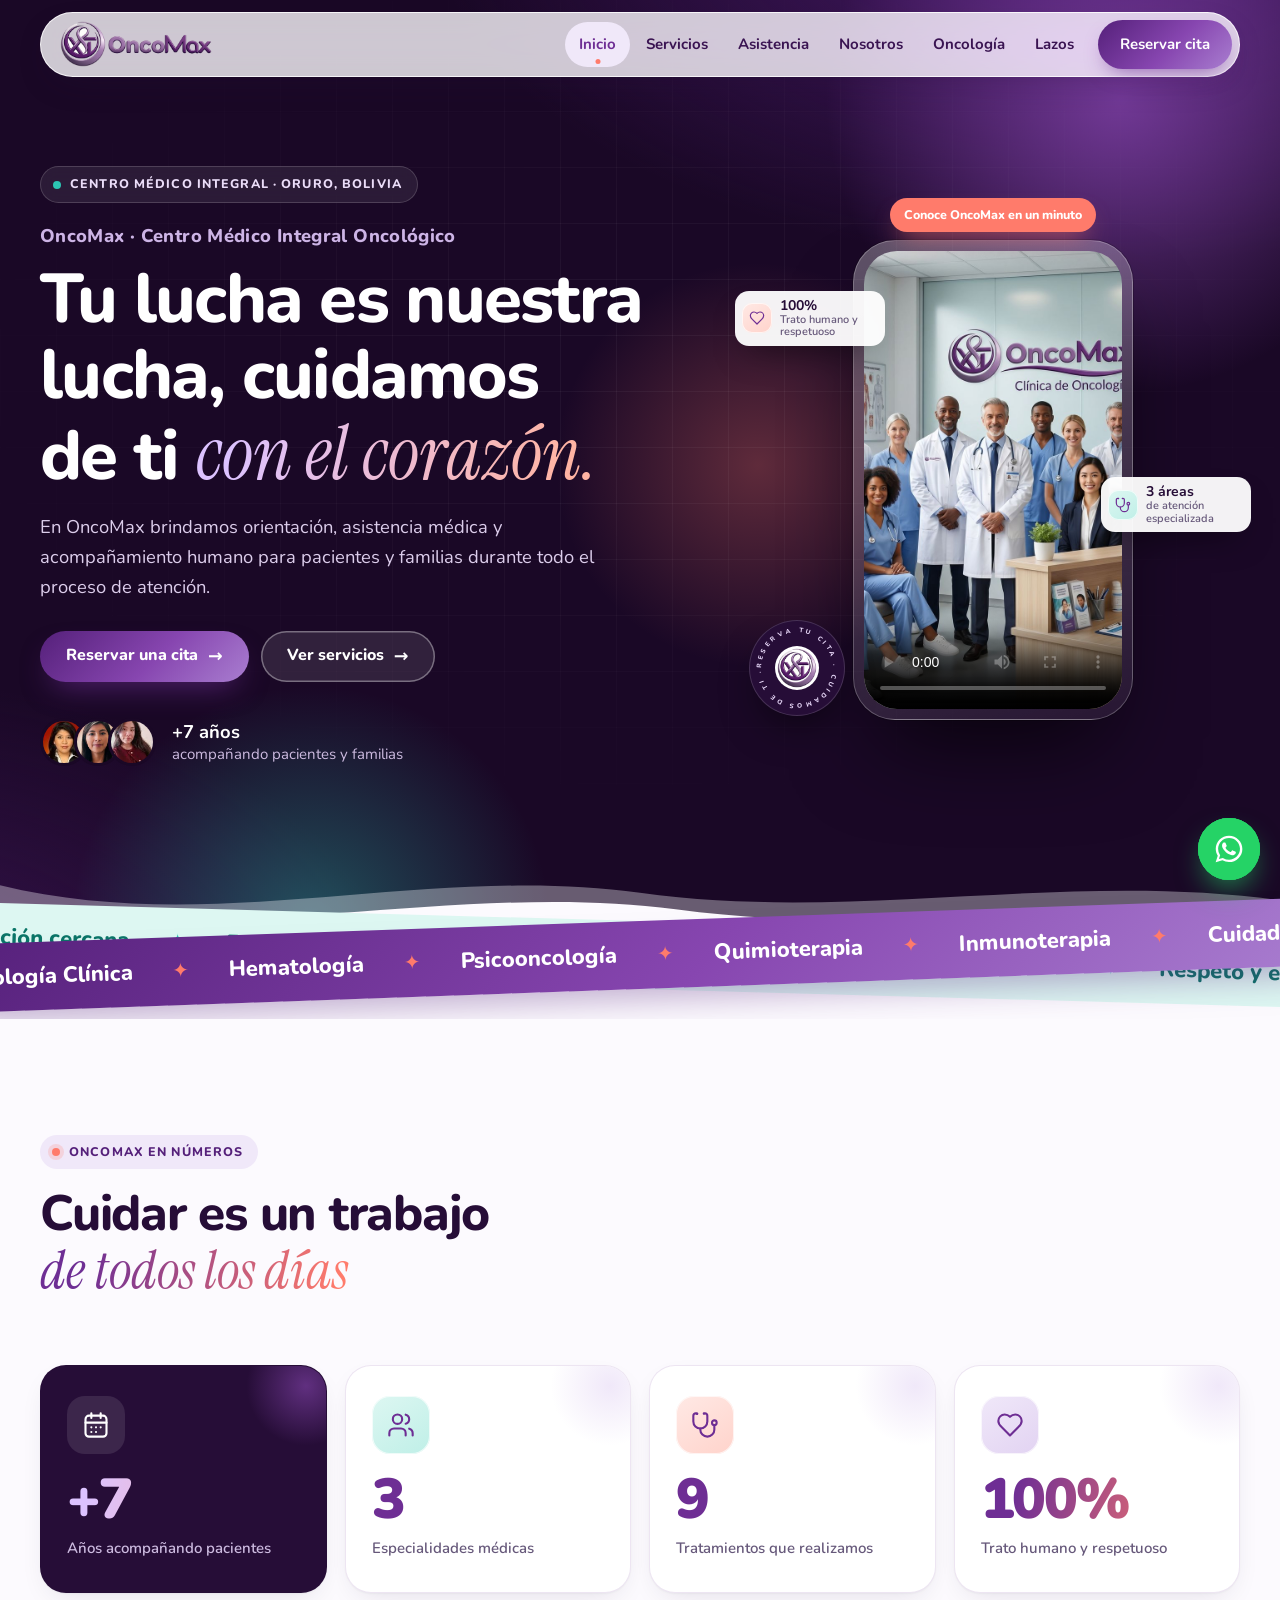
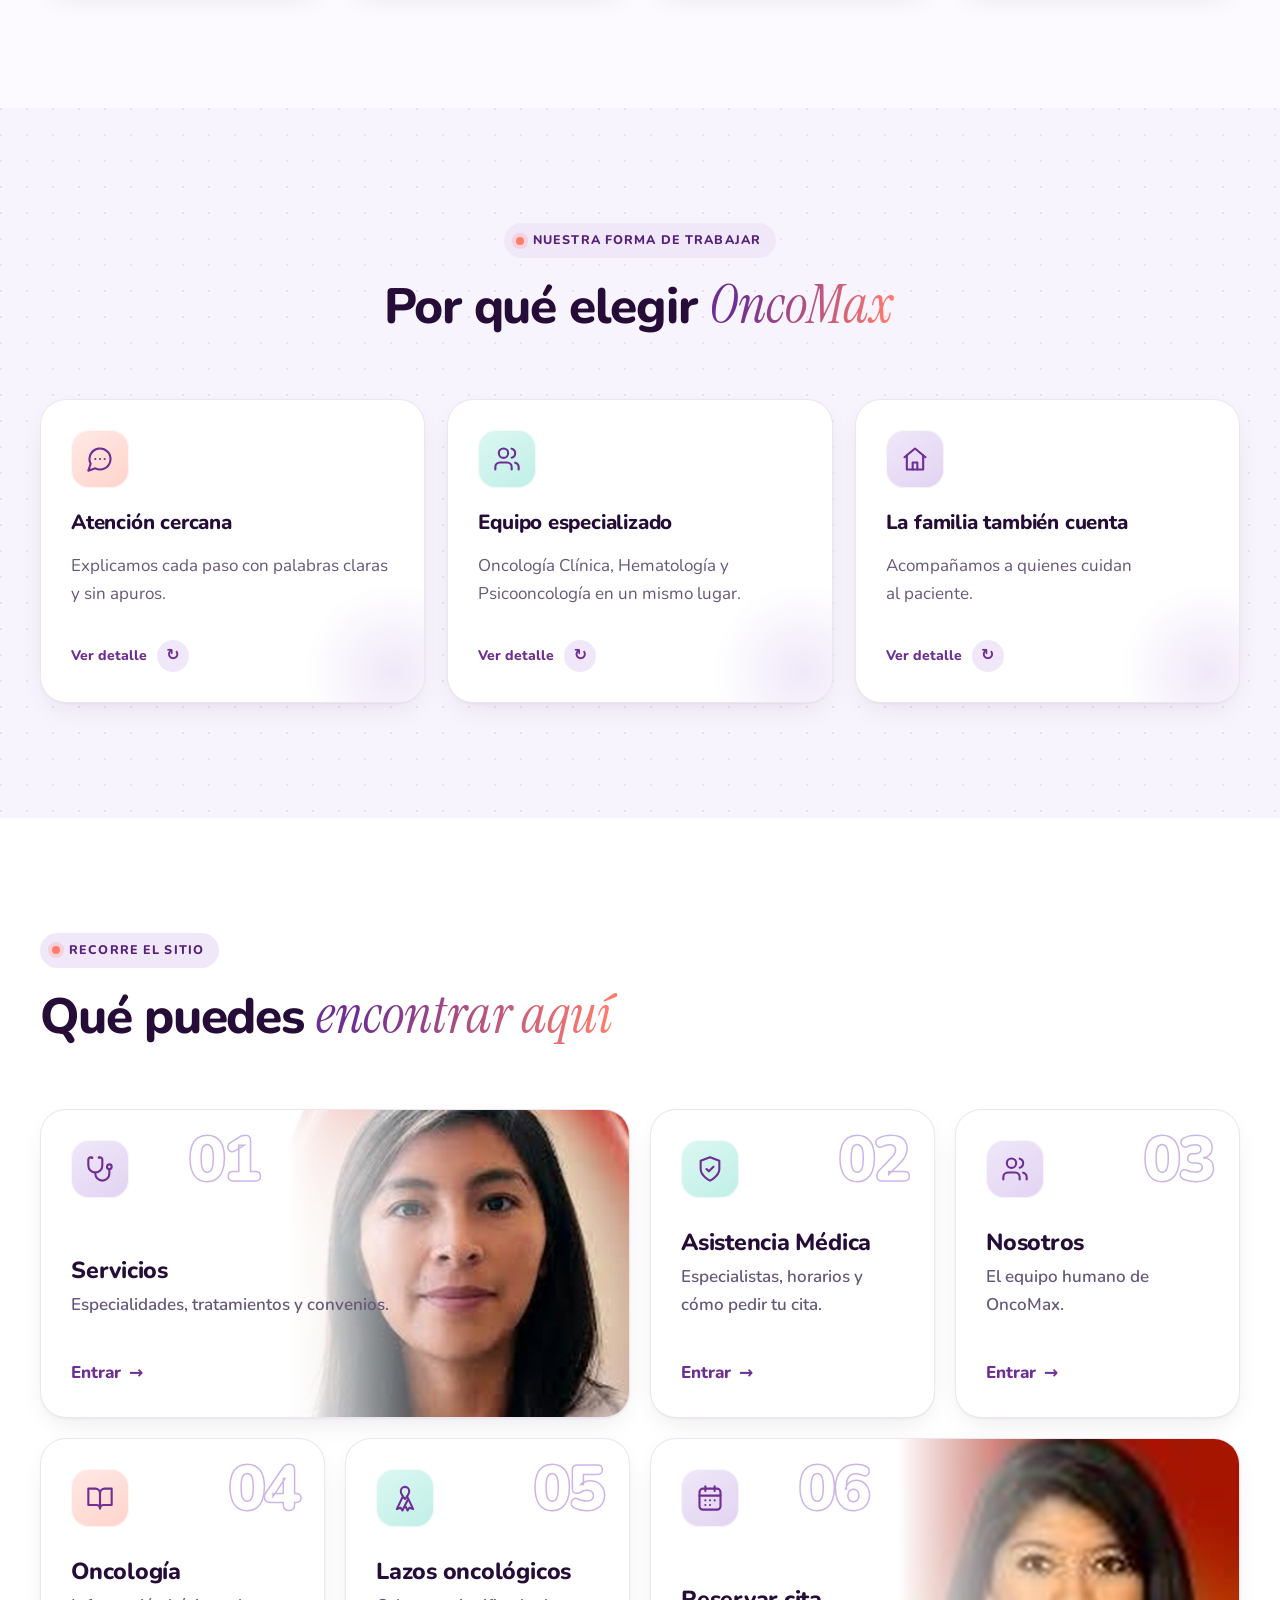
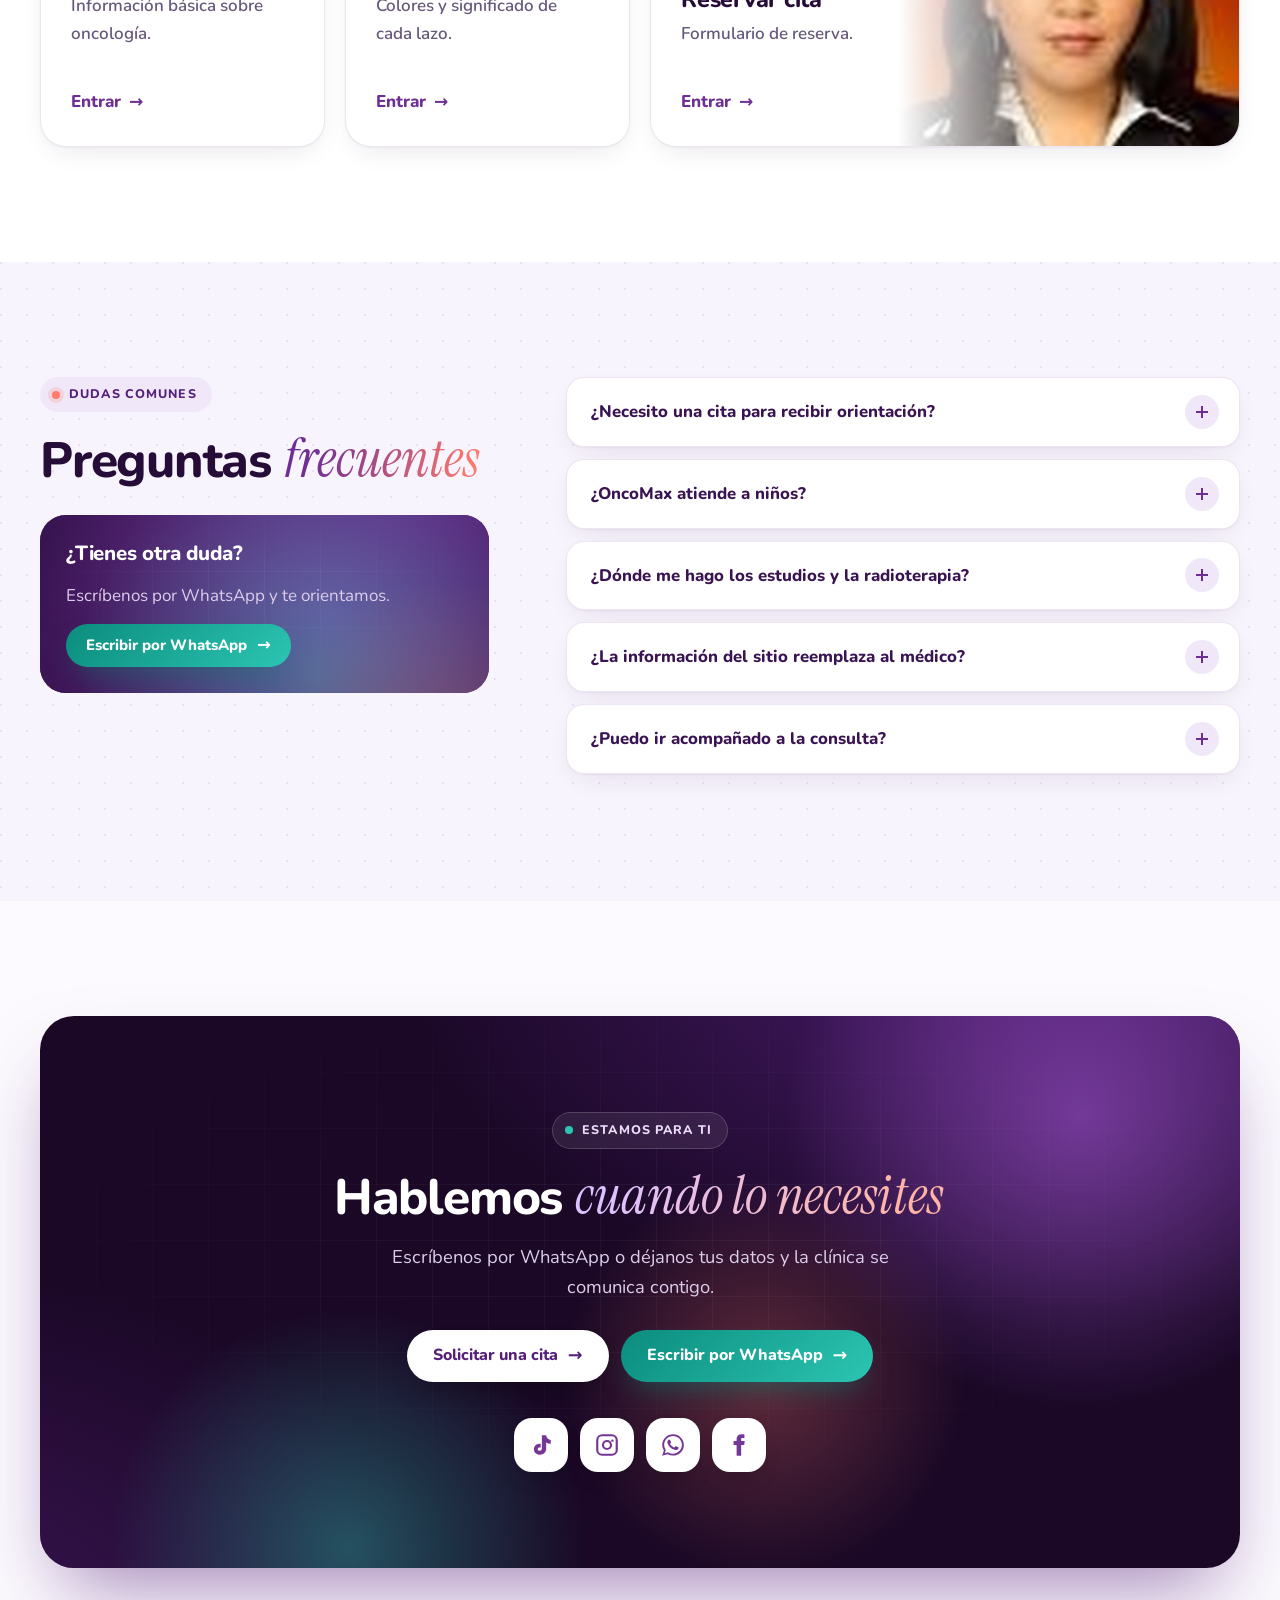
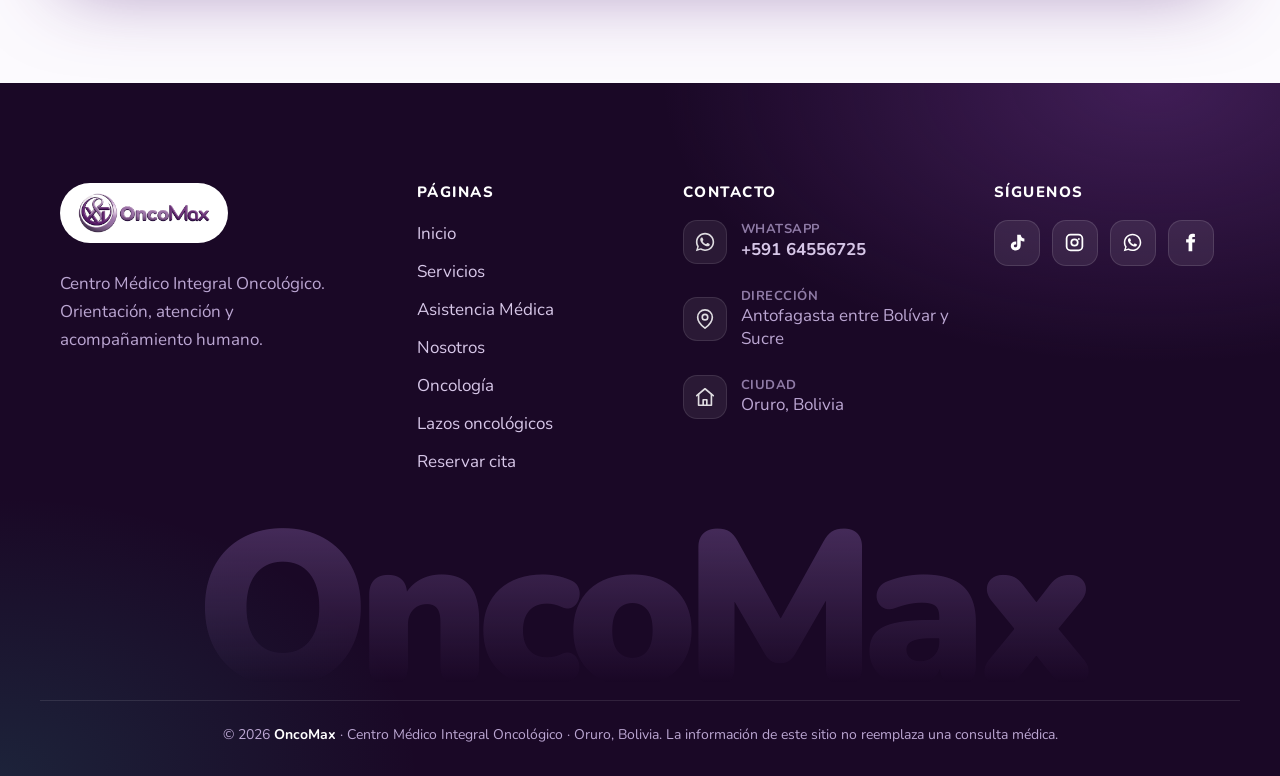
==== commit 43298b81: "Add files via upload" ====
--- a/index.html
+++ b/index.html
@@ -1,788 +1,915 @@
-<!DOCTYPE html>
-<html lang="es">
-
-<head>
-
-    <meta charset="UTF-8">
-
-    <meta name="viewport" content="width=device-width, initial-scale=1.0">
-    <meta name="description" content="Productos deportivos personalizados para equipos, clubes y competencias.">
-    <title>ZQ SPORT | Inicio</title>
-
-    <style>
-      :root {
-        --primary: #F15A38;
-        --secondary: #48B7BD;
-        --brand-deep: #0C2D3A;
-        --bg-main: #F4F7F6;
-        --surface: #FFFFFF;
-        --text-title: #091E26;
-        --text-body: #3A4D54;
-        --border: #E2EAE9;
-        --white: #FFFFFF;
-      }
-
-      * {
-        box-sizing: border-box;
-      }
-
-      body {
-        padding-bottom: 5.5rem;
-        margin: 0;
-        overflow-x: hidden;
-        background: var(--brand-deep);
-        color: var(--white);
-        font-family: "Segoe UI", Arial, sans-serif;
-      }
-
-      a {
-        color: inherit;
-      }
-
-      img {
-        max-width: 100%;
-        display: block;
-      }
-
-      .skip-link {
-        position: absolute;
-        left: -9999px;
-        top: 0;
-        background: var(--white);
-        color: var(--brand-deep);
-        padding: .75rem 1rem;
-        z-index: 20;
-      }
-
-      .skip-link:focus {
-        left: 1rem;
-        top: 1rem;
-      }
-
-      .hero {
-        min-height: 100vh;
-        background-image: linear-gradient(rgba(12, 45, 58, .26), rgba(12, 45, 58, .34)), url("assets/img/fondo.jpg");
-        background-size: cover;
-        background-position: center;
-        background-repeat: no-repeat;
-        display: grid;
-        grid-template-columns: minmax(0, 1fr) 320px;
-        position: relative;
-        overflow: hidden;
-      }
-
-      .hero::after {
-        content: "";
-        position: absolute;
-        left: -5%;
-        bottom: 0;
-        width: 62%;
-        height: 10px;
-        background: var(--primary);
-        transform: skewX(-34deg);
-        transform-origin: left;
-      }
-
-      .hero-content {
-        min-height: 100vh;
-        display: flex;
-        align-items: center;
-        justify-content: center;
-        text-align: center;
-        padding: 3rem 2rem;
-      }
-
-      .hero-copy {
-        max-width: 900px;
-      }
-
-      .hero-title {
-        margin: 0;
-        font-family: "Arial Narrow", "Impact", "Segoe UI", sans-serif;
-        font-size: clamp(3rem, 7.5vw, 7rem);
-        line-height: .9;
-        letter-spacing: 2px;
-        text-transform: uppercase;
-        text-wrap: balance;
-        text-shadow: 0 4px 24px rgba(0, 0, 0, .35);
-      }
-
-      .hero-subtitle {
-        max-width: 720px;
-        margin: 1.5rem auto 0;
-        font-size: clamp(1rem, 2vw, 1.35rem);
-        line-height: 1.6;
-        font-weight: 600;
-      }
-
-      .hero-actions {
-        display: flex;
-        justify-content: center;
-        gap: .75rem;
-        flex-wrap: wrap;
-        margin-top: 2rem;
-      }
-
-      .btn {
-        display: inline-block;
-        padding: .9rem 1.35rem;
-        border: 2px solid transparent;
-        border-radius: 6px;
-        text-decoration: none;
-        font-weight: 800;
-        text-transform: uppercase;
-        letter-spacing: .4px;
-        transition: all .2s ease-in-out;
-      }
-
-      .btn-primary {
-        background: var(--primary);
-        color: var(--white);
-      }
-
-      .btn-secondary {
-        border-color: var(--secondary);
-        background: rgba(12, 45, 58, .65);
-        color: var(--white);
-      }
-
-      .btn:hover,.btn:focus-visible {
-        background: var(--secondary);
-        border-color: var(--secondary);
-        transform: translateY(-2px) scale(1.02);
-      }
-
-      .main-menu {
-        min-height: 100vh;
-        background: rgba(8, 35, 46, .93);
-        border-left: 1px solid rgba(226, 234, 233, .22);
-        padding: 1.25rem 1.25rem;
-        display: flex;
-        flex-direction: column;
-        justify-content: center;
-        position: relative;
-        z-index: 2;
-      }
-
-      .brand {
-        display: flex;
-        align-items: center;
-        gap: .75rem;
-        padding: 0 0 .45rem;
-        border-bottom: 1px solid rgba(226, 234, 233, .12);
-      }
-
-      .brand img {
-        width: clamp(92px, 10vw, 128px);
-        height: auto;
-        max-height: 62px;
-        object-fit: contain;
-      }
-
-      .menu-list {
-        display: grid;
-        gap: .55rem;
-        margin-top: .7rem;
-      }
-
-      .mobile-home-menu {
-        display: none;
-        margin-top: 1rem;
-      }
-
-      .mobile-home-menu summary {
-        display: flex;
-        align-items: center;
-        justify-content: center;
-        gap: .65rem;
-        color: var(--white);
-        background: var(--primary);
-        border: 1px solid rgba(255, 255, 255, .18);
-        border-radius: 6px;
-        padding: .85rem 1rem;
-        font-weight: 900;
-        text-transform: uppercase;
-        cursor: pointer;
-        list-style: none;
-      }
-
-      .mobile-home-menu summary::-webkit-details-marker {
-        display: none;
-      }
-
-      .hamburger-icon,
-      .hamburger-icon::before,
-      .hamburger-icon::after {
-        display: block;
-        width: 22px;
-        height: 3px;
-        background: var(--white);
-        border-radius: 2px;
-        content: "";
-      }
-
-      .hamburger-icon,
-      .hamburger-icon::before,
-      .hamburger-icon::after {
-        transition: transform .2s ease-in-out, background-color .2s ease-in-out;
-      }
-
-      .hamburger-icon::before {
-        transform: translateY(-7px);
-      }
-
-      .hamburger-icon::after {
-        transform: translateY(4px);
-      }
-
-      .mobile-links {
-        display: grid;
-        gap: .45rem;
-        padding-top: .75rem;
-      }
-
-      .mobile-links a {
-        color: var(--white);
-        background: rgba(12, 45, 58, .95);
-        border: 1px solid rgba(255, 255, 255, .16);
-        border-radius: 4px;
-        padding: .75rem;
-        text-align: center;
-        text-decoration: none;
-        font-weight: 800;
-      }
-
-      .mobile-links a.active,
-      .mobile-links a:hover,
-      .mobile-links a:focus-visible {
-        color: var(--brand-deep);
-        background: var(--secondary);
-      }
-
-      .menu-link,.catalog-menu summary {
-        display: block;
-        width: 100%;
-        padding: .8rem .9rem;
-        background: rgba(12, 45, 58, .85);
-        color: var(--white);
-        border: 1px solid rgba(226, 234, 233, .25);
-        border-radius: 6px;
-        text-decoration: none;
-        font-weight: 750;
-        cursor: pointer;
-        transition: all .2s ease-in-out;
-      }
-
-      .menu-link:hover,.menu-link:focus-visible,.catalog-menu summary:hover,.catalog-menu summary:focus-visible {
-        background: var(--primary);
-        transform: translateX(-4px);
-      }
-
-      .menu-link.active {
-        background: var(--primary);
-        border-color: var(--primary);
-      }
-
-      .catalog-menu summary {
-        list-style: none;
-      }
-
-      .catalog-menu summary::-webkit-details-marker {
-        display: none;
-      }
-
-      .catalog-menu summary::after {
-        content: "+";
-        float: right;
-        color: var(--secondary);
-        font-size: 1.2rem;
-        line-height: 1;
-      }
-
-      .catalog-menu[open] summary::after {
-        content: "−";
-        color: var(--white);
-      }
-
-      .submenu {
-        display: grid;
-        gap: .3rem;
-        padding: .5rem 0 0 .75rem;
-      }
-
-      .submenu a {
-        padding: .6rem .75rem;
-        color: var(--white);
-        border-left: 2px solid var(--secondary);
-        text-decoration: none;
-        font-size: .9rem;
-        transition: all .2s ease-in-out;
-      }
-
-      .submenu a:hover,.submenu a:focus-visible {
-        color: var(--secondary);
-        padding-left: 1rem;
-      }
-
-      .site-footer {
-        background: var(--brand-deep);
-        color: var(--white);
-        padding: 3rem max(1.25rem, 5vw) 1.25rem;
-        border-top: 4px solid var(--primary);
-      }
-
-      .footer-grid {
-        max-width: 1200px;
-        margin: auto;
-        display: grid;
-        grid-template-columns: 1.5fr 1fr 1fr;
-        gap: 2rem;
-      }
-
-      .footer-title {
-        margin: 0 0 .75rem;
-        font-family: "Arial Narrow", "Impact", "Segoe UI", sans-serif;
-        text-transform: uppercase;
-        letter-spacing: 1px;
-      }
-
-      .footer-copy,.footer-data {
-        color: #dce7e8;
-        line-height: 1.7;
-        margin: .25rem 0;
-      }
-
-      .footer-map {
-        display: block;
-        width: 100%;
-        height: 200px;
-        margin: .5rem 0 .75rem;
-        border: 2px solid rgba(72, 183, 189, .35);
-        border-radius: 14px;
-        background: rgba(255, 255, 255, .06);
-      }
-
-      .social-links {
-        display: flex;
-        gap: .65rem;
-        margin-top: 1rem;
-      }
-
-      .social-links a {
-        border: 1px solid rgba(255, 255, 255, .2);
-        border-radius: 6px;
-        transition: all .2s ease-in-out;
-      }
-
-      .social-links a:hover,.social-links a:focus-visible {
-        transform: translateY(-3px);
-        border-color: var(--secondary);
-      }
-
-      .social-links img {
-        width: 36px;
-        height: 36px;
-      }
-
-      .copyright {
-        max-width: 1200px;
-        margin: 2rem auto 0;
-        padding-top: 1rem;
-        border-top: 1px solid rgba(226, 234, 233, .18);
-        text-align: center;
-        color: #bcd0d3;
-        font-size: .9rem;
-      }
-
-      @media (max-width: 900px) {
-        .hero {
-          display: flex;
-          flex-direction: column;
-          min-height: 100vh;
-          overflow: visible;
-        }
-
-        .hero-content {
-          width: 100%;
-          min-height: 52vh;
-          padding: 4rem 1.25rem 2rem;
-        }
-
-        .hero-copy {
-          width: min(100%, 640px);
-          margin: 0 auto;
-        }
-
-        .main-menu {
-          width: 100%;
-          min-height: auto;
-          padding: 1rem max(1rem, 5vw) 1.25rem;
-          border-left: 0;
-          border-top: 1px solid rgba(226, 234, 233, .22);
-          justify-content: flex-start;
-        }
-
-        .brand {
-          justify-content: center;
-          padding: 0 0 .75rem;
-        }
-
-        .brand img {
-          width: clamp(92px, 28vw, 120px);
-          max-height: 62px;
-        }
-
-        .menu-list {
-          display: none;
-        }
-
-        .mobile-home-menu {
-          display: block;
-          width: 100%;
-          margin-top: 0;
-        }
-
-        .mobile-home-menu summary {
-          width: 100%;
-        }
-
-        .mobile-links {
-          grid-template-columns: 1fr;
-        }
-
-      }
-
-      @media (max-width: 640px) {
-        .hero-content {
-          min-height: 48vh;
-          padding: 3.25rem 1rem 1.5rem;
-        }
-
-        .hero-title {
-          font-size: clamp(2.6rem, 18vw, 4.2rem);
-          line-height: .92;
-          letter-spacing: 1px;
-        }
-
-        .hero-subtitle {
-          font-size: .98rem;
-          line-height: 1.5;
-          margin-top: 1rem;
-        }
-
-        .btn {
-          width: 100%;
-        }
-
-        .footer-grid {
-          grid-template-columns: 1fr;
-        }
-
-        .site-footer {
-          padding-top: 2.25rem;
-        }
-
-      }
-
-      @media (prefers-reduced-motion:reduce) {
-        html {
-          scroll-behavior: auto
-        }
-
-        *,*::before,*::after {
-          transition: none!important
-        }
-
-      }
-
-      @keyframes entrada-suave {
-        from {
-          opacity: 0;
-          transform: translateY(14px);
-        }
-
-        to {
-          opacity: 1;
-          transform: translateY(0);
-        }
-
-      }
-
-      .hero-copy {
-        animation: entrada-suave .45s ease-out both;
-      }
-
-      html {
-        scroll-behavior: smooth;
-      }
-
-      a:focus-visible,
-      summary:focus-visible {
-        outline: 3px solid var(--secondary);
-        outline-offset: 4px;
-      }
-
-      .mobile-links a,
-      .mobile-home-menu > summary,
-      .social-links a {
-        transition: background-color .2s ease-in-out, color .2s ease-in-out, transform .2s ease-in-out;
-      }
-
-      .mobile-home-menu[open] > summary .hamburger-icon {
-        background: transparent;
-      }
-
-      .mobile-home-menu[open] > summary .hamburger-icon::before {
-        transform: rotate(45deg);
-      }
-
-      .mobile-home-menu[open] > summary .hamburger-icon::after {
-        transform: translateY(-3px) rotate(-45deg);
-      }
-
-      .mobile-home-menu[open] .mobile-links {
-        animation: entrada-suave .2s ease-out;
-      }
-
-      .hero-categories {
-        display: flex;
-        justify-content: center;
-        flex-wrap: wrap;
-        gap: .6rem;
-        margin-top: 1.5rem;
-      }
-
-      .hero-categories a {
-        padding: .65rem .9rem;
-        color: var(--white);
-        background: rgba(12, 45, 58, .85);
-        border: 1px solid var(--secondary);
-        border-radius: 4px;
-        text-decoration: none;
-        font-weight: 700;
-        transition: background-color .2s ease-in-out, transform .2s ease-in-out;
-      }
-
-      .hero-categories a:hover,
-      .hero-categories a:focus-visible {
-        background: var(--brand-deep);
-        transform: translateY(-3px);
-      }
-
-      .quick-actions {
-        position: fixed;
-        right: max(1rem, env(safe-area-inset-right));
-        bottom: max(1rem, env(safe-area-inset-bottom));
-        z-index: 30;
-        display: flex;
-        align-items: center;
-        gap: .5rem;
-      }
-
-      .quick-actions a {
-        display: inline-flex;
-        align-items: center;
-        justify-content: center;
-        gap: .5rem;
-        min-height: 48px;
-        padding: .75rem 1rem;
-        color: var(--white);
-        background: var(--brand-deep);
-        border: 1px solid var(--secondary);
-        border-radius: 6px;
-        text-decoration: none;
-        font-weight: 800;
-        box-shadow: 0 6px 20px rgba(9, 30, 38, .2);
-        transition: transform .2s ease-in-out, background-color .2s ease-in-out;
-      }
-
-      .quick-actions .quick-whatsapp {
-        background: var(--primary);
-        border-color: var(--primary);
-      }
-
-      .quick-actions img {
-        width: 24px;
-        height: 24px;
-      }
-
-      .quick-actions a:hover {
-        background: var(--secondary);
-        transform: translateY(-3px);
-      }
-
-      .btn:active,
-      .quick-actions a:active {
-        transform: scale(.98);
-      }
-
-      footer a {
-        color: inherit;
-        text-underline-offset: 3px;
-      }
-
-      footer a:hover {
-        color: var(--secondary);
-      }
-
-      @media (max-width: 700px) {
-        .quick-actions a {
-          padding: .7rem .85rem;
-        }
-
-      }
-
-      @media (prefers-reduced-motion: reduce) {
-        html {
-          scroll-behavior: auto;
-        }
-
-        *,
-        *::before,
-        *::after {
-          animation: none !important;
-          transition: none !important;
-        }
-
-      }
-    </style>
-
-    <meta name="theme-color" content="#0C2D3A">
-    <link rel="preconnect" href="https://fonts.googleapis.com">
-    <link rel="preconnect" href="https://fonts.gstatic.com" crossorigin>
-    <link rel="stylesheet" href="https://fonts.googleapis.com/css2?family=Barlow+Condensed:wght@600;700;800&family=Manrope:wght@400;500;600;700;800&display=swap">
-    <link rel="stylesheet" href="assets/css/dinamico.css">
-
-<script>
-document.documentElement.classList.add('zq-js');
-</script>
-
-<script src="assets/js/dinamico.js" defer></script>
-
-  </head>
-
-  <body id="inicio">
-    <a class="skip-link" href="#contenido">Saltar al contenido</a>
-
-    <main id="contenido" class="hero">
-
-      <section class="hero-content" aria-labelledby="titulo-principal">
-        <div class="hero-copy">
-
-          <h1 id="titulo-principal" class="hero-title">ZQ SPORT</h1>
-
-          <p class="hero-subtitle">Diseños personalizados para equipos, clubes y competencias deportivas</p>
-
-          <div class="hero-categories" aria-label="Tipos de productos">
-            <a href="deportivos-varon.html">Uniformes</a>
-            <a href="poleras-dama.html">Poleras</a>
-            <a href="mochilas-varon.html">Mochilas</a>
-          </div>
-
-          <div class="hero-actions">
-            <a class="btn btn-primary" href="deportivos-varon.html">Explorar catálogo</a>
-            <a class="btn btn-secondary" href="ofertas.html">Ver ofertas</a>
-          </div>
-        </div>
-      </section>
-
-      <nav class="main-menu" aria-label="Navegación principal">
-        <div class="brand">
-          <img src="assets/img/logo-tienda.png" alt="ZQ SPORT">
-        </div>
-
-          <details class="mobile-home-menu">
-            <summary>
-              <span class="hamburger-icon" aria-hidden="true"></span>
-              Menu
-            </summary>
-
-            <div class="mobile-links">
-              <a class="active" aria-current="page" href="index.html">Inicio</a>
-              <a href="deportivos-varon.html">Deportivos Var&oacute;n</a>
-              <a href="deportivos-dama.html">Deportivos Dama</a>
-              <a href="poleras-varon.html">Poleras Var&oacute;n</a>
-              <a href="poleras-dama.html">Poleras Dama</a>
-              <a href="mochilas-varon.html">Mochilas Var&oacute;n</a>
-              <a href="mochilas-dama.html">Mochilas Dama</a>
-              <a href="galeria.html">Galer&iacute;a</a>
-              <a href="ofertas.html">Ofertas</a>
-              <a href="nosotros.html">Acerca de Nosotros</a>
-            </div>
-          </details>
-        <div class="menu-list">
-          <a class="menu-link active" href="index.html" aria-current="page">Inicio</a>
-
-          <details class="catalog-menu" open>
-            <summary>Catálogo</summary>
-            <div class="submenu">
-              <a href="deportivos-varon.html">Deportivos Varón</a>
-              <a href="deportivos-dama.html">Deportivos Dama</a>
-              <a href="poleras-varon.html">Poleras Varón</a>
-              <a href="poleras-dama.html">Poleras Dama</a>
-              <a href="mochilas-varon.html">Mochilas Varón</a>
-              <a href="mochilas-dama.html">Mochilas Dama</a>
-            </div>
-          </details>
-          <a class="menu-link" href="galeria.html">Galería</a>
-          <a class="menu-link" href="ofertas.html">Ofertas</a>
-
-        <a class="menu-link" href="nosotros.html">Acerca de Nosotros</a>
-        </div>
-      </nav>
-    </main>
-
-    <footer class="site-footer">
-      <div class="footer-grid">
-        <section>
-          <h2 class="footer-title">ZQ SPORT</h2>
-          <p class="footer-copy">Diseños personalizados para equipos, clubes y competencias deportivas.</p>
-        </section>
-        <section>
-          <h2 class="footer-title">Atención</h2>
-
-          <p class="footer-data">Dirección:</p>
-          <iframe
-            class="footer-map"
-            src="https://www.google.com/maps/embed?pb=!1m17!1m12!1m3!1d3795.1749292313216!2d-67.07186892482153!3d-17.970596683019455!2m3!1f0!2f0!3f0!3m2!1i1024!2i768!4f13.1!3m2!1m1!2zMTfCsDU4JzE0LjIiUyA2N8KwMDQnMDkuNSJX!5e0!3m2!1ses!2sbo!4v1791676384972!5m2!1ses!2sbo"
-            title="Ubicación de ZQ SPORT en Google Maps"
-            width="600"
-            height="200"
-            allowfullscreen
-            loading="lazy"
-            referrerpolicy="strict-origin-when-cross-origin">
-          </iframe>
-          <p class="footer-data">Teléfono: <a href="tel:+59172478852">72478852</a></p>
-          <p class="footer-data">WhatsApp: <a href="https://wa.me/59172478852?text=Hola%2C%20quiero%20informaci%C3%B3n%20sobre%20los%20productos%20de%20ZQ%20SPORT.">72478852</a></p>
-        </section>
-        <section>
-          <h2 class="footer-title">Horario y redes</h2>
-          <p class="footer-data">Lunes a Sábado - 08:00 a 20:00</p>
-          <div class="social-links">
-            <a href="#" aria-label="Facebook">
-              <img src="assets/icons/facebook.svg" alt="">
-            </a>
-            <a href="#" aria-label="Instagram">
-              <img src="assets/icons/instagram.svg" alt="">
-            </a>
-            <a href="https://wa.me/59172478852?text=Hola%2C%20quiero%20informaci%C3%B3n%20sobre%20los%20productos%20de%20ZQ%20SPORT." aria-label="Escribir a ZQ SPORT por WhatsApp">
-              <img src="assets/icons/whatsapp.svg" alt="">
-            </a>
-            <a href="#" aria-label="TikTok">
-              <img src="assets/icons/tiktok.svg" alt="">
-            </a>
-          </div>
-        </section>
-      </div>
-      <p class="copyright">© 2026 ZQ SPORT. Todos los derechos reservados.</p>
-    </footer>
-
-    <nav class="quick-actions" aria-label="Accesos rápidos">
-      <a href="#inicio" aria-label="Volver al inicio de la página" title="Volver arriba">&uarr;</a>
-      <a class="quick-whatsapp" href="https://wa.me/59172478852?text=Hola%2C%20quiero%20informaci%C3%B3n%20sobre%20los%20productos%20de%20ZQ%20SPORT." aria-label="Consultar con ZQ SPORT por WhatsApp">
-        <img src="assets/icons/whatsapp.svg" alt="">
-        WhatsApp
-      </a>
-    </nav>
-  </body>
-</html>
+<!DOCTYPE html>
+<!-- APRENDE A EDITAR index.html
+Inicio: presentación, video, cifras, accesos a las páginas y preguntas frecuentes.
+Este archivo decide los textos, imágenes y enlaces. estilos.css decide su apariencia.
+Los comentarios como este son instrucciones: no aparecen en la página.
+Empieza cambiando un texto, guarda el archivo y recarga la página para ver el resultado.
+Las palabras entre > y < suelen ser texto visible. Conserva las etiquetas que las rodean.
+class conecta un bloque con su diseño en estilos.css; id le da un nombre único.
+Las etiquetas /div, /section y similares cierran lo que se abrió antes: mueve los bloques completos.
+Para cambiar un estilo, busca el nombre de class en assets/css/estilos.css.
+Para cambiar reservas, abre assets/js/reserva.js y conserva los name del formulario.
+Menú, pie y teléfonos están escritos en cada página: repite allí los cambios comunes. -->
+<!-- APRENDE: Abre la página; lang="es" indica que sus textos están en español. Conserva el cierre /html al
+     final. -->
+<html lang="es">
+<!-- APRENDE: Datos de la página que no forman parte del contenido visible; aquí se conectan los estilos y las
+     letras. -->
+<head>
+  <!-- APRENDE: Permite mostrar tildes y ñ correctamente; conserva UTF-8. -->
+  <meta charset="UTF-8">
+  <!-- APRENDE: Adapta la página al ancho del celular; conserva este ajuste para que el diseño móvil funcione. -->
+  <meta name="viewport" content="width=device-width, initial-scale=1.0">
+  <!-- APRENDE: Resumen para buscadores; cambia el texto de content para describir esta página. -->
+  <meta name="description" content="OncoMax: centro médico integral oncológico en Oruro, Bolivia. Orientación, asistencia médica y acompañamiento humano.">
+  <!-- APRENDE: Color sugerido para la barra del navegador en móviles compatibles; cambia el código # de content. -->
+  <meta name="theme-color" content="#260D37">
+  <!-- APRENDE: Nombre que aparece en la pestaña del navegador; cambia el texto entre title y /title. -->
+  <title>OncoMax | Inicio</title>
+  <!-- APRENDE: Icono de la pestaña: cambia href por la ruta de otra imagen pequeña. -->
+  <link rel="icon" href="assets/img/logo-simbolo.png">
+  <!-- Tipografias: Nunito (redondeada como el logo) e Instrument Serif para los acentos. -->
+  <!-- APRENDE: Prepara la conexión con el servicio de letras para que carguen antes; conserva estas líneas si
+       usas Google Fonts. -->
+  <link rel="preconnect" href="https://fonts.googleapis.com">
+  <!-- APRENDE: Prepara la conexión con el servicio de letras para que carguen antes; conserva estas líneas si
+       usas Google Fonts. -->
+  <link rel="preconnect" href="https://fonts.gstatic.com" crossorigin>
+  <!-- APRENDE: Descarga Nunito e Instrument Serif. Para cambiar las letras, reemplaza este enlace y los valores
+       "fuente" con dos guiones delante y "fuente-acento" con dos guiones delante de estilos.css. -->
+  <link rel="stylesheet" href="https://fonts.googleapis.com/css2?family=Instrument+Serif:ital@0;1&amp;family=Nunito:wght@400..900&amp;display=swap">
+  <!-- Todos los estilos del sitio viven en un solo archivo compartido. -->
+  <!-- APRENDE: Conecta assets/css/estilos.css, que cambia la apariencia de las siete páginas; abre ese archivo
+       para modificar colores y medidas. -->
+  <link rel="stylesheet" href="assets/css/estilos.css">
+</head>
+<!-- APRENDE: Comienza todo lo que ve el visitante. Los bloques aparecen en el orden en que los escribes aquí. -->
+<body>
+  <!-- Barra de progreso de lectura (solo decorativa). -->
+  <!-- APRENDE: Barra decorativa que se llena al bajar por la página; cambia su altura y colores buscando
+       .progreso en estilos.css. -->
+  <div class="progreso" aria-hidden="true"></div>
+
+  <!-- ================= CABECERA ================= -->
+  <!-- APRENDE: Menú superior compartido visualmente por el sitio. Sus enlaces se repiten en las siete páginas:
+       actualízalos en todas si cambias el menú. -->
+  <header class="cabecera">
+    <!-- APRENDE: Reúne el logo y el menú dentro de una franja centrada; cambia separación y ancho en
+         .cabecera__interior de estilos.css. -->
+    <div class="cabecera__interior">
+      <!-- El logo siempre lleva al inicio. -->
+      <!-- APRENDE: Logo que lleva a Inicio; cambia href para elegir el destino y src de su imagen para usar otro
+           logo. Enlace: href="index.html" elige el destino; el texto entre a y /a es lo que se pulsa. -->
+      <a class="marca" href="index.html" aria-label="OncoMax, ir al inicio">
+        <!-- APRENDE: Imagen: cambia src="assets/img/logo-oncomax-horizontal.png" por otro archivo; alt describe la
+             foto si no se ve o se usa lectura por voz. -->
+        <img src="assets/img/logo-oncomax-horizontal.png" alt="OncoMax" width="152" height="46">
+      </a>
+
+      <!-- Casilla escondida que abre el menu en celular; el label es el boton. -->
+      <!-- APRENDE: Casilla del menú móvil: al marcarse abre el menú mediante estilos.css. Conserva id="nav-toggle" y
+           su label con el mismo for. -->
+      <input class="nav-toggle" id="nav-toggle" type="checkbox" aria-label="Abrir o cerrar el menu">
+      <!-- APRENDE: Botón del menú de celular. Sus tres span dibujan las rayas; for debe coincidir con el id de la
+           casilla nav-toggle. Texto para elegir o rellenar el campo "nav-toggle"; for debe coincidir con su id.
+           Cambia las palabras para otra indicación. -->
+      <label class="hamburguesa" for="nav-toggle" aria-hidden="true">
+        <!-- APRENDE: Texto o pieza pequeña dentro de otro bloque; si contiene palabras, puedes reemplazarlas entre las
+             etiquetas. -->
+        <span></span><span></span><span></span>
+      </label>
+
+      <!-- APRENDE: Lista de páginas del menú; agrega otro enlace a dentro de este bloque para sumar una página. -->
+      <nav class="nav" aria-label="Principal">
+        <!-- APRENDE: Enlace: href="index.html" elige el destino; el texto entre a y /a es lo que se pulsa. activo
+             resalta esta página y aria-current="page" la identifica como actual; al crear otra página mueve ambas
+             marcas a su enlace. -->
+        <a class="activo" aria-current="page" href="index.html">Inicio</a>
+        <!-- APRENDE: Enlace: href="servicios.html" elige el destino; el texto entre a y /a es lo que se pulsa. -->
+        <a href="servicios.html">Servicios</a>
+        <!-- APRENDE: Enlace: href="asistencia.html" elige el destino; el texto entre a y /a es lo que se pulsa. -->
+        <a href="asistencia.html">Asistencia</a>
+        <!-- APRENDE: Enlace: href="nosotros.html" elige el destino; el texto entre a y /a es lo que se pulsa. -->
+        <a href="nosotros.html">Nosotros</a>
+        <!-- APRENDE: Enlace: href="oncologia.html" elige el destino; el texto entre a y /a es lo que se pulsa. -->
+        <a href="oncologia.html">Oncología</a>
+        <!-- APRENDE: Enlace: href="lazos.html" elige el destino; el texto entre a y /a es lo que se pulsa. -->
+        <a href="lazos.html">Lazos</a>
+        <!-- APRENDE: Enlace: href="reserva.html" elige el destino; el texto entre a y /a es lo que se pulsa. -->
+        <a class="nav__cta" href="reserva.html">Reservar cita</a>
+      </nav>
+    </div>
+  </header>
+
+  <!-- APRENDE: Contenido principal de esta página; mueve o añade secciones dentro de este bloque. -->
+  <main>
+    <!-- ================= PORTADA ================= -->
+    <!-- APRENDE: Primera sección de Inicio: texto, botones y video. Modifica su contenido aquí y su espacio
+         alrededor en .portada de estilos.css. -->
+    <section class="portada">
+      <!-- APRENDE: Fondo con tres manchas que se mueven. Cambia sus colores en .fondo-vivo y .mancha de estilos.css;
+           los span son decoración. -->
+      <div class="fondo-vivo" aria-hidden="true"><span class="mancha mancha--1"></span><span class="mancha mancha--2"></span><span class="mancha mancha--3"></span></div>
+      <!-- APRENDE: Distribuye texto y video en dos columnas; cambia grid-template-columns en estilos.css para dar
+           más espacio a uno de los lados. -->
+      <div class="portada__interior">
+        <!-- APRENDE: Agrupa el mensaje principal y sus botones; escribe aquí la presentación que quieras mostrar. -->
+        <div class="portada__texto">
+          <!-- "entrada" hace que cada linea aparezca al cargar; --d es el orden. -->
+          <!-- APRENDE: Texto corto que presenta una sección; escribe otro nombre entre las etiquetas. Las variantes de
+               class cambian sus colores. -->
+          <span class="etiqueta etiqueta--brillo entrada">Centro médico integral · Oruro, Bolivia</span>
+          <!-- APRENDE: Nombre descriptivo sobre el título; sustituye el texto entre las etiquetas para cambiarlo. "d"
+               con dos guiones delante controla el turno de aparición: un número mayor hace que aparezca más tarde. -->
+          <span class="portada__marca entrada" style="--d:1">OncoMax · Centro Médico Integral Oncológico</span>
+          <!-- APRENDE: Título principal de esta página. Cambia sus palabras; el texto dentro de em recibe el estilo
+               destacado. "d" con dos guiones delante controla el turno de aparición: un número mayor hace que aparezca
+               más tarde. -->
+          <h1 class="entrada" style="--d:2">Tu lucha es nuestra lucha, cuidamos de ti <em>con el corazón.</em></h1>
+          <!-- APRENDE: Párrafo visible: cambia sus palabras conservando las etiquetas. b destaca palabras y br las pasa
+               a otra línea. "d" con dos guiones delante controla el turno de aparición: un número mayor hace que
+               aparezca más tarde. -->
+          <p class="entrada" style="--d:3">En OncoMax brindamos orientación, asistencia médica y acompañamiento humano
+             para pacientes y familias durante todo el proceso de atención.</p>
+          <!-- APRENDE: Coloca varios botones juntos. Copia un enlace a dentro de este bloque para añadir otro botón. "d"
+               con dos guiones delante controla el turno de aparición: un número mayor hace que aparezca más tarde. -->
+          <div class="acciones entrada" style="--d:4">
+            <!-- APRENDE: Enlace: href="reserva.html" elige el destino; el texto entre a y /a es lo que se pulsa. -->
+            <a class="boton" href="reserva.html">Reservar una cita</a>
+            <!-- APRENDE: Enlace: href="servicios.html" elige el destino; el texto entre a y /a es lo que se pulsa. -->
+            <a class="boton boton--vidrio" href="servicios.html">Ver servicios</a>
+          </div>
+
+          <!-- Caras del equipo + un dato que da confianza. -->
+          <!-- APRENDE: Presenta pequeñas fotos y una cifra de experiencia; cambia las imágenes y el texto de años por
+               separado. "d" con dos guiones delante controla el turno de aparición: un número mayor hace que aparezca
+               más tarde. -->
+          <div class="confianza entrada" style="--d:5">
+            <!-- APRENDE: Fila de retratos circulares; copia una línea img para sumar una persona y cambia su src. -->
+            <div class="avatares">
+              <!-- APRENDE: Imagen: cambia src="assets/img/especialistas/dra-lizeth-flores.jpg" por otro archivo; alt
+                   describe la foto si no se ve o se usa lectura por voz. Aquí alt vacío indica un dibujo decorativo. -->
+              <img src="assets/img/especialistas/dra-lizeth-flores.jpg" alt="" width="48" height="48">
+              <!-- APRENDE: Imagen: cambia src="assets/img/especialistas/dra-lourdes-magne.jpg" por otro archivo; alt
+                   describe la foto si no se ve o se usa lectura por voz. Aquí alt vacío indica un dibujo decorativo. -->
+              <img src="assets/img/especialistas/dra-lourdes-magne.jpg" alt="" width="48" height="48">
+              <!-- APRENDE: Imagen: cambia src="assets/img/especialistas/lic-juana-choque.jpg" por otro archivo; alt
+                   describe la foto si no se ve o se usa lectura por voz. Aquí alt vacío indica un dibujo decorativo. -->
+              <img src="assets/img/especialistas/lic-juana-choque.jpg" alt="" width="48" height="48">
+            </div>
+            <!-- APRENDE: Párrafo visible: cambia sus palabras conservando las etiquetas. b destaca palabras y br las pasa
+                 a otra línea. -->
+            <p><b>+7 años</b> acompañando pacientes y familias</p>
+          </div>
+        </div>
+
+        <!-- El video vive dentro de un marco con forma de celular. -->
+        <!-- APRENDE: Reúne el video y las tarjetas que lo acompañan; las posiciones se ajustan en estilos.css. "d" con
+             dos guiones delante controla el turno de aparición: un número mayor hace que aparezca más tarde. -->
+        <div class="portada__visual entrada" style="--d:3">
+          <!-- APRENDE: Texto sobre el video; cambia estas palabras para presentar otro contenido. -->
+          <p class="video-pie">Conoce OncoMax en un minuto</p>
+          <!-- APRENDE: Marco del video con forma de celular; ajusta width y border-radius en .telefono de estilos.css. -->
+          <div class="telefono">
+            <!-- APRENDE: Video: controls muestra los botones, playsinline lo mantiene dentro de la página y poster elige
+                 la foto previa. Cambia el archivo en source. -->
+            <video class="video" controls playsinline preload="metadata" poster="assets/img/web/equipo-oncomax.jpg">
+              <!-- APRENDE: Archivo del video: cambia src por otro MP4; si cambias el formato, adapta también type. -->
+              <source src="assets/videos/video-inicio.mp4" type="video/mp4">
+              Tu navegador no puede reproducir este video.
+            </video>
+          </div>
+
+          <!-- Tarjetitas que flotan alrededor del video. -->
+          <!-- APRENDE: Tarjeta pequeña al lado del video. Edita su número y explicación; las variantes 1 y 2 tienen
+               posiciones distintas en estilos.css. -->
+          <div class="flotante flotante--1">
+            <!-- APRENDE: Marco del pequeño dibujo. Cambia src de su img para otro icono; las variantes menta y coral
+                 cambian el fondo. Imagen: cambia src="assets/icons/ui/corazon.svg" por otro archivo; alt describe la foto
+                 si no se ve o se usa lectura por voz. Aquí alt vacío indica un dibujo decorativo. -->
+            <span class="icono icono--chico icono--coral"><img src="assets/icons/ui/corazon.svg" alt=""></span>
+            <!-- APRENDE: Texto o pieza pequeña dentro de otro bloque; si contiene palabras, puedes reemplazarlas entre las
+                 etiquetas. -->
+            <span><b>100%</b><small>Trato humano y respetuoso</small></span>
+          </div>
+          <!-- APRENDE: Tarjeta pequeña al lado del video. Edita su número y explicación; las variantes 1 y 2 tienen
+               posiciones distintas en estilos.css. -->
+          <div class="flotante flotante--2">
+            <!-- APRENDE: Marco del pequeño dibujo. Cambia src de su img para otro icono; las variantes menta y coral
+                 cambian el fondo. Imagen: cambia src="assets/icons/ui/estetoscopio.svg" por otro archivo; alt describe la
+                 foto si no se ve o se usa lectura por voz. Aquí alt vacío indica un dibujo decorativo. -->
+            <span class="icono icono--chico icono--menta"><img src="assets/icons/ui/estetoscopio.svg" alt=""></span>
+            <!-- APRENDE: Texto o pieza pequeña dentro de otro bloque; si contiene palabras, puedes reemplazarlas entre las
+                 etiquetas. -->
+            <span><b>3 áreas</b><small>de atención especializada</small></span>
+          </div>
+
+          <!-- Sello que gira: el texto sigue un circulo dibujado en SVG. -->
+          <!-- APRENDE: Enlace circular de reserva; cambia su href y las palabras de textPath para personalizarlo. En
+               este diseño permanece quieto. Enlace: href="reserva.html" elige el destino; el texto entre a y /a es lo
+               que se pulsa. -->
+          <a class="sello" href="reserva.html" aria-label="Reservar una cita">
+            <!-- APRENDE: Dibujo hecho con formas. viewBox establece el espacio de dibujo; su tamaño visible se ajusta en
+                 estilos.css. -->
+            <svg viewBox="0 0 200 200" aria-hidden="true">
+              <!-- APRENDE: Guarda el círculo que guía el texto del sello; su id debe coincidir con el href de textPath. -->
+              <defs><path id="circulo-sello" d="M100,100 m-74,0 a74,74 0 1,1 148,0 a74,74 0 1,1 -148,0"/></defs>
+              <!-- textLength reparte las letras para cubrir el circulo completo. -->
+              <!-- APRENDE: Palabras dibujadas en el sello; cambia la frase dentro de textPath y textLength para distribuirla
+                   por el círculo. -->
+              <text><textPath href="#circulo-sello" textLength="462" lengthAdjust="spacing">Reserva tu cita · Cuidamos de ti · </textPath></text>
+            </svg>
+            <!-- APRENDE: Imagen: cambia src="assets/img/logo-simbolo.png" por otro archivo; alt describe la foto si no se
+                 ve o se usa lectura por voz. Aquí alt vacío indica un dibujo decorativo. -->
+            <img src="assets/img/logo-simbolo.png" alt="">
+          </a>
+        </div>
+      </div>
+      <!-- APRENDE: Dibujo hecho con formas. viewBox establece el espacio de dibujo; su tamaño visible se ajusta en
+           estilos.css. -->
+      <svg class="ola" viewBox="0 0 1440 120" preserveAspectRatio="none" aria-hidden="true">
+        <!-- APRENDE: Trazo del dibujo: d contiene puntos y curvas (M empieza, L une, C curva, Z cierra). Para cambiar
+             solo el color, usa estilos.css. -->
+        <path d="M0,38 C240,108 480,8 720,48 C960,88 1200,18 1440,58 L1440,120 L0,120 Z"/>
+        <!-- APRENDE: Trazo del dibujo: d contiene puntos y curvas (M empieza, L une, C curva, Z cierra). Para cambiar
+             solo el color, usa estilos.css. -->
+        <path d="M0,72 C260,120 520,32 760,70 C1000,108 1220,58 1440,82 L1440,120 L0,120 Z"/>
+      </svg>
+    </section>
+
+    <!-- ================= CINTAS EN MOVIMIENTO =================
+         Cada lista se repite dos veces: cuando la primera sale de la
+         pantalla, la copia ocupa su lugar y el giro parece infinito. -->
+    <!-- APRENDE: Dos cintas de palabras en movimiento; cambia cada lista y su copia de la misma manera para que el
+         recorrido no tenga cortes. -->
+    <div class="cintas" aria-hidden="true">
+      <!-- APRENDE: Una cinta inclinada; cambia sus palabras en los li y su velocidad en .cinta__pista de
+           estilos.css. -->
+      <div class="cinta cinta--atras">
+        <!-- APRENDE: Contiene la lista original y la copia que permiten el movimiento continuo; conserva ambas con el
+             mismo contenido. -->
+        <div class="cinta__pista">
+          <!-- APRENDE: Lista de elementos; agrega otra línea li antes del cierre /ul para sumar un elemento. -->
+          <ul><li>Atención cercana</li><li>Equipo especializado</li><li>La familia también cuenta</li><li>Palabras claras</li><li>Respeto y escucha</li></ul>
+          <!-- APRENDE: Lista de elementos; agrega otra línea li antes del cierre /ul para sumar un elemento. -->
+          <ul><li>Atención cercana</li><li>Equipo especializado</li><li>La familia también cuenta</li><li>Palabras claras</li><li>Respeto y escucha</li></ul>
+        </div>
+      </div>
+      <!-- APRENDE: Una cinta inclinada; cambia sus palabras en los li y su velocidad en .cinta__pista de
+           estilos.css. -->
+      <div class="cinta">
+        <!-- APRENDE: Contiene la lista original y la copia que permiten el movimiento continuo; conserva ambas con el
+             mismo contenido. -->
+        <div class="cinta__pista">
+          <!-- APRENDE: Lista de elementos; agrega otra línea li antes del cierre /ul para sumar un elemento. -->
+          <ul><li>Oncología Clínica</li><li>Hematología</li><li>Psicooncología</li><li>Quimioterapia</li><li>Inmunoterapia</li><li>Cuidados paliativos</li><li>Radioterapia en convenio</li><li>Lazos oncológicos</li></ul>
+          <!-- APRENDE: Lista de elementos; agrega otra línea li antes del cierre /ul para sumar un elemento. -->
+          <ul><li>Oncología Clínica</li><li>Hematología</li><li>Psicooncología</li><li>Quimioterapia</li><li>Inmunoterapia</li><li>Cuidados paliativos</li><li>Radioterapia en convenio</li><li>Lazos oncológicos</li></ul>
+        </div>
+      </div>
+    </div>
+
+    <!-- ================= CIFRAS ================= -->
+    <!-- APRENDE: Agrupa una parte completa de la página. Para moverla, mueve desde section hasta su cierre
+         /section con todo lo que contiene. -->
+    <section class="seccion">
+      <!-- APRENDE: Mantiene el contenido centrado y limita su ancho; cambia el valor de "ancho" con dos guiones
+           delante al principio de estilos.css. -->
+      <div class="seccion__interior">
+        <!-- APRENDE: Agrupa la etiqueta, el título y la explicación de esta sección; cambia sus palabras dentro de
+             cada etiqueta. -->
+        <div class="titulo-seccion revelar">
+          <!-- APRENDE: Texto corto que presenta una sección; escribe otro nombre entre las etiquetas. Las variantes de
+               class cambian sus colores. -->
+          <span class="etiqueta">OncoMax en números</span>
+          <!-- APRENDE: Título de esta sección o tarjeta. Edita sus palabras y las de em si tiene una parte destacada. -->
+          <h2>Cuidar es un trabajo <em>de todos los días</em></h2>
+        </div>
+        <!-- Cada numero cuenta desde cero con CSS (ver "contador" en estilos.css).
+             El texto .sr-solo es el que leen los lectores de pantalla. -->
+        <!-- APRENDE: Fila de datos destacados; copia un bloque cifra completo para agregar otro dato y revisa las
+             columnas en estilos.css. -->
+        <div class="cifras escalonado">
+          <!-- APRENDE: Tarjeta con un número y su explicación; cambia "fin" con dos guiones delante en el contador y el
+               texto sr-solo para mantener ambos valores iguales. -->
+          <div class="cifra cifra--oscura">
+            <!-- APRENDE: Marco del pequeño dibujo. Cambia src de su img para otro icono; las variantes menta y coral
+                 cambian el fondo. Imagen: cambia src="assets/icons/ui/calendario.svg" por otro archivo; alt describe la
+                 foto si no se ve o se usa lectura por voz. Aquí alt vacío indica un dibujo decorativo. -->
+            <span class="icono"><img src="assets/icons/ui/calendario.svg" alt=""></span>
+            <!-- APRENDE: Texto destacado; cambia su contenido para resaltar otro dato. -->
+            <b><span class="contador" style="--fin:7" data-antes="+" aria-hidden="true"></span><span class="sr-solo">+7</span></b>
+            <!-- APRENDE: Texto o pieza pequeña dentro de otro bloque; si contiene palabras, puedes reemplazarlas entre las
+                 etiquetas. -->
+            <span>Años acompañando pacientes</span>
+          </div>
+          <!-- APRENDE: Tarjeta con un número y su explicación; cambia "fin" con dos guiones delante en el contador y el
+               texto sr-solo para mantener ambos valores iguales. -->
+          <div class="cifra">
+            <!-- APRENDE: Marco del pequeño dibujo. Cambia src de su img para otro icono; las variantes menta y coral
+                 cambian el fondo. Imagen: cambia src="assets/icons/ui/equipo.svg" por otro archivo; alt describe la foto
+                 si no se ve o se usa lectura por voz. Aquí alt vacío indica un dibujo decorativo. -->
+            <span class="icono icono--menta"><img src="assets/icons/ui/equipo.svg" alt=""></span>
+            <!-- APRENDE: Texto destacado; cambia su contenido para resaltar otro dato. -->
+            <b><span class="contador" style="--fin:3" aria-hidden="true"></span><span class="sr-solo">3</span></b>
+            <!-- APRENDE: Texto o pieza pequeña dentro de otro bloque; si contiene palabras, puedes reemplazarlas entre las
+                 etiquetas. -->
+            <span>Especialidades médicas</span>
+          </div>
+          <!-- APRENDE: Tarjeta con un número y su explicación; cambia "fin" con dos guiones delante en el contador y el
+               texto sr-solo para mantener ambos valores iguales. -->
+          <div class="cifra">
+            <!-- APRENDE: Marco del pequeño dibujo. Cambia src de su img para otro icono; las variantes menta y coral
+                 cambian el fondo. Imagen: cambia src="assets/icons/ui/estetoscopio.svg" por otro archivo; alt describe la
+                 foto si no se ve o se usa lectura por voz. Aquí alt vacío indica un dibujo decorativo. -->
+            <span class="icono icono--coral"><img src="assets/icons/ui/estetoscopio.svg" alt=""></span>
+            <!-- APRENDE: Texto destacado; cambia su contenido para resaltar otro dato. -->
+            <b><span class="contador" style="--fin:9" aria-hidden="true"></span><span class="sr-solo">9</span></b>
+            <!-- APRENDE: Texto o pieza pequeña dentro de otro bloque; si contiene palabras, puedes reemplazarlas entre las
+                 etiquetas. -->
+            <span>Tratamientos que realizamos</span>
+          </div>
+          <!-- APRENDE: Tarjeta con un número y su explicación; cambia "fin" con dos guiones delante en el contador y el
+               texto sr-solo para mantener ambos valores iguales. -->
+          <div class="cifra">
+            <!-- APRENDE: Marco del pequeño dibujo. Cambia src de su img para otro icono; las variantes menta y coral
+                 cambian el fondo. Imagen: cambia src="assets/icons/ui/corazon.svg" por otro archivo; alt describe la foto
+                 si no se ve o se usa lectura por voz. Aquí alt vacío indica un dibujo decorativo. -->
+            <span class="icono"><img src="assets/icons/ui/corazon.svg" alt=""></span>
+            <!-- APRENDE: Texto destacado; cambia su contenido para resaltar otro dato. -->
+            <b><span class="contador" style="--fin:100" data-despues="%" aria-hidden="true"></span><span class="sr-solo">100%</span></b>
+            <!-- APRENDE: Texto o pieza pequeña dentro de otro bloque; si contiene palabras, puedes reemplazarlas entre las
+                 etiquetas. -->
+            <span>Trato humano y respetuoso</span>
+          </div>
+        </div>
+      </div>
+    </section>
+
+    <!-- ================= POR QUE ONCOMAX (tarjetas giratorias) ================= -->
+    <!-- APRENDE: Agrupa una parte completa de la página. Para moverla, mueve desde section hasta su cierre
+         /section con todo lo que contiene. -->
+    <section class="seccion seccion--suave">
+      <!-- APRENDE: Mantiene el contenido centrado y limita su ancho; cambia el valor de "ancho" con dos guiones
+           delante al principio de estilos.css. -->
+      <div class="seccion__interior">
+        <!-- APRENDE: Agrupa la etiqueta, el título y la explicación de esta sección; cambia sus palabras dentro de
+             cada etiqueta. -->
+        <div class="titulo-seccion titulo-seccion--centro revelar">
+          <!-- APRENDE: Texto corto que presenta una sección; escribe otro nombre entre las etiquetas. Las variantes de
+               class cambian sus colores. -->
+          <span class="etiqueta">Nuestra forma de trabajar</span>
+          <!-- APRENDE: Título de esta sección o tarjeta. Edita sus palabras y las de em si tiene una parte destacada. -->
+          <h2>Por qué elegir <em>OncoMax</em></h2>
+        </div>
+
+        <!-- APRENDE: Agrupa tarjetas. "grid" + dos guiones + "2", "grid" + dos guiones + "3" y "grid" + dos guiones +
+             "4" usan anchos mínimos diferentes; el espacio disponible decide cuántas caben por fila. -->
+        <div class="grid grid--3 escalonado">
+          <!-- APRENDE: Tarjeta con frente y reverso que gira al usarla. Para añadir otra, copia todo este article;
+               cambia los textos de ambas caras. -->
+          <article class="flip flip--texto" tabindex="0">
+            <!-- APRENDE: Mantiene unidas las dos caras para que giren juntas; conserva dentro el frente y el reverso. -->
+            <div class="flip__interior">
+              <!-- APRENDE: Una cara de la tarjeta. Frente muestra el resumen; atras muestra la explicación. Edita cada
+                   contenido por separado. -->
+              <div class="flip__cara flip__frente">
+                <!-- APRENDE: Marco del pequeño dibujo. Cambia src de su img para otro icono; las variantes menta y coral
+                     cambian el fondo. Imagen: cambia src="assets/icons/ui/mensaje.svg" por otro archivo; alt describe la foto
+                     si no se ve o se usa lectura por voz. Aquí alt vacío indica un dibujo decorativo. -->
+                <span class="icono icono--coral"><img src="assets/icons/ui/mensaje.svg" alt=""></span>
+                <!-- APRENDE: Título de un bloque pequeño; reemplaza el texto entre las etiquetas. -->
+                <h3>Atención cercana</h3>
+                <!-- APRENDE: Párrafo visible: cambia sus palabras conservando las etiquetas. b destaca palabras y br las pasa
+                     a otra línea. -->
+                <p>Explicamos cada paso con palabras claras y sin apuros.</p>
+                <!-- APRENDE: Invitación a usar la tarjeta; cambia el texto para indicar qué descubrirá la persona. -->
+                <span class="pista">Ver detalle</span>
+              </div>
+              <!-- APRENDE: Una cara de la tarjeta. Frente muestra el resumen; atras muestra la explicación. Edita cada
+                   contenido por separado. -->
+              <div class="flip__cara flip__atras">
+                <!-- APRENDE: Título de un bloque pequeño; reemplaza el texto entre las etiquetas. -->
+                <h3>Atención cercana</h3>
+                <!-- APRENDE: Párrafo visible: cambia sus palabras conservando las etiquetas. b destaca palabras y br las pasa
+                     a otra línea. -->
+                <p>El paciente recibe información comprensible sobre su situación, puede
+                   preguntar todas las veces que necesite y decide acompañado del profesional.</p>
+              </div>
+            </div>
+          </article>
+
+          <!-- APRENDE: Tarjeta con frente y reverso que gira al usarla. Para añadir otra, copia todo este article;
+               cambia los textos de ambas caras. -->
+          <article class="flip flip--texto flip--menta" tabindex="0">
+            <!-- APRENDE: Mantiene unidas las dos caras para que giren juntas; conserva dentro el frente y el reverso. -->
+            <div class="flip__interior">
+              <!-- APRENDE: Una cara de la tarjeta. Frente muestra el resumen; atras muestra la explicación. Edita cada
+                   contenido por separado. -->
+              <div class="flip__cara flip__frente">
+                <!-- APRENDE: Marco del pequeño dibujo. Cambia src de su img para otro icono; las variantes menta y coral
+                     cambian el fondo. Imagen: cambia src="assets/icons/ui/equipo.svg" por otro archivo; alt describe la foto
+                     si no se ve o se usa lectura por voz. Aquí alt vacío indica un dibujo decorativo. -->
+                <span class="icono icono--menta"><img src="assets/icons/ui/equipo.svg" alt=""></span>
+                <!-- APRENDE: Título de un bloque pequeño; reemplaza el texto entre las etiquetas. -->
+                <h3>Equipo especializado</h3>
+                <!-- APRENDE: Párrafo visible: cambia sus palabras conservando las etiquetas. b destaca palabras y br las pasa
+                     a otra línea. -->
+                <p>Oncología Clínica, Hematología y Psicooncología en un mismo lugar.</p>
+                <!-- APRENDE: Invitación a usar la tarjeta; cambia el texto para indicar qué descubrirá la persona. -->
+                <span class="pista">Ver detalle</span>
+              </div>
+              <!-- APRENDE: Una cara de la tarjeta. Frente muestra el resumen; atras muestra la explicación. Edita cada
+                   contenido por separado. -->
+              <div class="flip__cara flip__atras">
+                <!-- APRENDE: Título de un bloque pequeño; reemplaza el texto entre las etiquetas. -->
+                <h3>Equipo especializado</h3>
+                <!-- APRENDE: Párrafo visible: cambia sus palabras conservando las etiquetas. b destaca palabras y br las pasa
+                     a otra línea. -->
+                <p>Nuestras especialistas trabajan de forma coordinada con los servicios de apoyo, así el
+                   paciente no tiene que repetir su historia en cada consulta.</p>
+              </div>
+            </div>
+          </article>
+
+          <!-- APRENDE: Tarjeta con frente y reverso que gira al usarla. Para añadir otra, copia todo este article;
+               cambia los textos de ambas caras. -->
+          <article class="flip flip--texto flip--coral" tabindex="0">
+            <!-- APRENDE: Mantiene unidas las dos caras para que giren juntas; conserva dentro el frente y el reverso. -->
+            <div class="flip__interior">
+              <!-- APRENDE: Una cara de la tarjeta. Frente muestra el resumen; atras muestra la explicación. Edita cada
+                   contenido por separado. -->
+              <div class="flip__cara flip__frente">
+                <!-- APRENDE: Marco del pequeño dibujo. Cambia src de su img para otro icono; las variantes menta y coral
+                     cambian el fondo. Imagen: cambia src="assets/icons/ui/casa.svg" por otro archivo; alt describe la foto si
+                     no se ve o se usa lectura por voz. Aquí alt vacío indica un dibujo decorativo. -->
+                <span class="icono"><img src="assets/icons/ui/casa.svg" alt=""></span>
+                <!-- APRENDE: Título de un bloque pequeño; reemplaza el texto entre las etiquetas. -->
+                <h3>La familia también cuenta</h3>
+                <!-- APRENDE: Párrafo visible: cambia sus palabras conservando las etiquetas. b destaca palabras y br las pasa
+                     a otra línea. -->
+                <p>Acompañamos a quienes cuidan al paciente.</p>
+                <!-- APRENDE: Invitación a usar la tarjeta; cambia el texto para indicar qué descubrirá la persona. -->
+                <span class="pista">Ver detalle</span>
+              </div>
+              <!-- APRENDE: Una cara de la tarjeta. Frente muestra el resumen; atras muestra la explicación. Edita cada
+                   contenido por separado. -->
+              <div class="flip__cara flip__atras">
+                <!-- APRENDE: Título de un bloque pequeño; reemplaza el texto entre las etiquetas. -->
+                <h3>La familia también cuenta</h3>
+                <!-- APRENDE: Párrafo visible: cambia sus palabras conservando las etiquetas. b destaca palabras y br las pasa
+                     a otra línea. -->
+                <p>Damos orientación a familiares y amigos para que sepan cómo ayudar,
+                   cómo escuchar y cómo cuidarse ellos mismos.</p>
+              </div>
+            </div>
+          </article>
+        </div>
+      </div>
+    </section>
+
+    <!-- ================= MAPA DEL SITIO EN TARJETAS =================
+         Cada tarjeta es un enlace. Al pasar el mouse se llena de color
+         y despliega la descripcion larga de esa pagina. -->
+    <!-- APRENDE: Agrupa una parte completa de la página. Para moverla, mueve desde section hasta su cierre
+         /section con todo lo que contiene. -->
+    <section class="seccion seccion--blanca">
+      <!-- APRENDE: Mantiene el contenido centrado y limita su ancho; cambia el valor de "ancho" con dos guiones
+           delante al principio de estilos.css. -->
+      <div class="seccion__interior">
+        <!-- APRENDE: Agrupa la etiqueta, el título y la explicación de esta sección; cambia sus palabras dentro de
+             cada etiqueta. -->
+        <div class="titulo-seccion revelar">
+          <!-- APRENDE: Texto corto que presenta una sección; escribe otro nombre entre las etiquetas. Las variantes de
+               class cambian sus colores. -->
+          <span class="etiqueta">Recorre el sitio</span>
+          <!-- APRENDE: Título de esta sección o tarjeta. Edita sus palabras y las de em si tiene una parte destacada. -->
+          <h2>Qué puedes <em>encontrar aquí</em></h2>
+        </div>
+
+        <!-- APRENDE: Tarjetas que llevan a otras páginas; cada bloque a es una tarjeta completa que puedes copiar para
+             añadir otro acceso. -->
+        <div class="rutas escalonado">
+          <!-- APRENDE: Tarjeta que funciona como enlace; cambia href para el destino y sus textos para explicar la
+               página que abre. Enlace: href="servicios.html" elige el destino; el texto entre a y /a es lo que se pulsa. -->
+          <a class="ruta ruta--ancha" href="servicios.html">
+            <!-- APRENDE: Imagen: cambia src="assets/img/especialistas/dra-lourdes-magne.jpg" por otro archivo; alt describe la
+                 foto si no se ve o se usa lectura por voz. Aquí alt vacío indica un dibujo decorativo. loading="lazy"
+                 espera a que la imagen se acerque a la pantalla para cargarla. "foco" con dos guiones delante elige el
+                 punto de la foto que se conserva (horizontal y vertical); "zoom" con dos guiones delante acerca la imagen:
+                 1 es normal y 2 el doble. Prueba variaciones pequeñas. -->
+            <img class="ruta__foto" src="assets/img/especialistas/dra-lourdes-magne.jpg" alt="" loading="lazy" style="--foco: 50% 25%; --zoom: 1">
+            <!-- APRENDE: Número decorativo de la tarjeta; cámbialo para mantener el orden al agregar o mover accesos. -->
+            <span class="ruta__num" aria-hidden="true">01</span>
+            <!-- APRENDE: Marco del pequeño dibujo. Cambia src de su img para otro icono; las variantes menta y coral
+                 cambian el fondo. Imagen: cambia src="assets/icons/ui/estetoscopio.svg" por otro archivo; alt describe la
+                 foto si no se ve o se usa lectura por voz. Aquí alt vacío indica un dibujo decorativo. -->
+            <span class="icono"><img src="assets/icons/ui/estetoscopio.svg" alt=""></span>
+            <!-- APRENDE: Título de un bloque pequeño; reemplaza el texto entre las etiquetas. -->
+            <h3>Servicios</h3>
+            <!-- APRENDE: Resumen que siempre aparece en la tarjeta; cambia estas palabras para presentar otro destino. -->
+            <p class="ruta__corto">Especialidades, tratamientos y convenios.</p>
+            <!-- APRENDE: Descripción que se despliega al usar la tarjeta; cambia el texto dentro de span. -->
+            <p class="ruta__largo"><span>Conoce nuestras tres especialidades, los nueve tratamientos que
+               realizamos y los servicios de apoyo diagnóstico en convenio.</span></p>
+            <!-- APRENDE: Invitación a abrir el enlace; cambia la palabra Entrar si quieres otra indicación. -->
+            <span class="ruta__ir">Entrar</span>
+          </a>
+
+          <!-- APRENDE: Tarjeta que funciona como enlace; cambia href para el destino y sus textos para explicar la
+               página que abre. Enlace: href="asistencia.html" elige el destino; el texto entre a y /a es lo que se
+               pulsa. -->
+          <a class="ruta" href="asistencia.html">
+            <!-- APRENDE: Número decorativo de la tarjeta; cámbialo para mantener el orden al agregar o mover accesos. -->
+            <span class="ruta__num" aria-hidden="true">02</span>
+            <!-- APRENDE: Marco del pequeño dibujo. Cambia src de su img para otro icono; las variantes menta y coral
+                 cambian el fondo. Imagen: cambia src="assets/icons/ui/escudo.svg" por otro archivo; alt describe la foto
+                 si no se ve o se usa lectura por voz. Aquí alt vacío indica un dibujo decorativo. -->
+            <span class="icono icono--menta"><img src="assets/icons/ui/escudo.svg" alt=""></span>
+            <!-- APRENDE: Título de un bloque pequeño; reemplaza el texto entre las etiquetas. -->
+            <h3>Asistencia Médica</h3>
+            <!-- APRENDE: Resumen que siempre aparece en la tarjeta; cambia estas palabras para presentar otro destino. -->
+            <p class="ruta__corto">Especialistas, horarios y cómo pedir tu cita.</p>
+            <!-- APRENDE: Descripción que se despliega al usar la tarjeta; cambia el texto dentro de span. -->
+            <p class="ruta__largo"><span>Revisa a los profesionales, el calendario de atención y los tres pasos
+               para solicitar una consulta.</span></p>
+            <!-- APRENDE: Invitación a abrir el enlace; cambia la palabra Entrar si quieres otra indicación. -->
+            <span class="ruta__ir">Entrar</span>
+          </a>
+
+          <!-- APRENDE: Tarjeta que funciona como enlace; cambia href para el destino y sus textos para explicar la
+               página que abre. Enlace: href="nosotros.html" elige el destino; el texto entre a y /a es lo que se pulsa. -->
+          <a class="ruta" href="nosotros.html">
+            <!-- APRENDE: Número decorativo de la tarjeta; cámbialo para mantener el orden al agregar o mover accesos. -->
+            <span class="ruta__num" aria-hidden="true">03</span>
+            <!-- APRENDE: Marco del pequeño dibujo. Cambia src de su img para otro icono; las variantes menta y coral
+                 cambian el fondo. Imagen: cambia src="assets/icons/ui/equipo.svg" por otro archivo; alt describe la foto
+                 si no se ve o se usa lectura por voz. Aquí alt vacío indica un dibujo decorativo. -->
+            <span class="icono"><img src="assets/icons/ui/equipo.svg" alt=""></span>
+            <!-- APRENDE: Título de un bloque pequeño; reemplaza el texto entre las etiquetas. -->
+            <h3>Nosotros</h3>
+            <!-- APRENDE: Resumen que siempre aparece en la tarjeta; cambia estas palabras para presentar otro destino. -->
+            <p class="ruta__corto">El equipo humano de OncoMax.</p>
+            <!-- APRENDE: Descripción que se despliega al usar la tarjeta; cambia el texto dentro de span. -->
+            <p class="ruta__largo"><span>Descubre la historia de la clínica, la galería y la biografía de
+               nuestras especialistas.</span></p>
+            <!-- APRENDE: Invitación a abrir el enlace; cambia la palabra Entrar si quieres otra indicación. -->
+            <span class="ruta__ir">Entrar</span>
+          </a>
+
+          <!-- APRENDE: Tarjeta que funciona como enlace; cambia href para el destino y sus textos para explicar la
+               página que abre. Enlace: href="oncologia.html" elige el destino; el texto entre a y /a es lo que se pulsa. -->
+          <a class="ruta" href="oncologia.html">
+            <!-- APRENDE: Número decorativo de la tarjeta; cámbialo para mantener el orden al agregar o mover accesos. -->
+            <span class="ruta__num" aria-hidden="true">04</span>
+            <!-- APRENDE: Marco del pequeño dibujo. Cambia src de su img para otro icono; las variantes menta y coral
+                 cambian el fondo. Imagen: cambia src="assets/icons/ui/libro.svg" por otro archivo; alt describe la foto si
+                 no se ve o se usa lectura por voz. Aquí alt vacío indica un dibujo decorativo. -->
+            <span class="icono icono--coral"><img src="assets/icons/ui/libro.svg" alt=""></span>
+            <!-- APRENDE: Título de un bloque pequeño; reemplaza el texto entre las etiquetas. -->
+            <h3>Oncología</h3>
+            <!-- APRENDE: Resumen que siempre aparece en la tarjeta; cambia estas palabras para presentar otro destino. -->
+            <p class="ruta__corto">Información básica sobre oncología.</p>
+            <!-- APRENDE: Descripción que se despliega al usar la tarjeta; cambia el texto dentro de span. -->
+            <p class="ruta__largo"><span>Aprende con mitos y realidades, un cuestionario para autoevaluarte y
+               señales a las que conviene prestar atención.</span></p>
+            <!-- APRENDE: Invitación a abrir el enlace; cambia la palabra Entrar si quieres otra indicación. -->
+            <span class="ruta__ir">Entrar</span>
+          </a>
+
+          <!-- APRENDE: Tarjeta que funciona como enlace; cambia href para el destino y sus textos para explicar la
+               página que abre. Enlace: href="lazos.html" elige el destino; el texto entre a y /a es lo que se pulsa. -->
+          <a class="ruta" href="lazos.html">
+            <!-- APRENDE: Número decorativo de la tarjeta; cámbialo para mantener el orden al agregar o mover accesos. -->
+            <span class="ruta__num" aria-hidden="true">05</span>
+            <!-- APRENDE: Marco del pequeño dibujo. Cambia src de su img para otro icono; las variantes menta y coral
+                 cambian el fondo. Imagen: cambia src="assets/icons/ui/lazo.svg" por otro archivo; alt describe la foto si
+                 no se ve o se usa lectura por voz. Aquí alt vacío indica un dibujo decorativo. -->
+            <span class="icono icono--menta"><img src="assets/icons/ui/lazo.svg" alt=""></span>
+            <!-- APRENDE: Título de un bloque pequeño; reemplaza el texto entre las etiquetas. -->
+            <h3>Lazos oncológicos</h3>
+            <!-- APRENDE: Resumen que siempre aparece en la tarjeta; cambia estas palabras para presentar otro destino. -->
+            <p class="ruta__corto">Colores y significado de cada lazo.</p>
+            <!-- APRENDE: Descripción que se despliega al usar la tarjeta; cambia el texto dentro de span. -->
+            <p class="ruta__largo"><span>Conoce los trece lazos de concientización, qué tipo de cáncer
+               representa cada color y su significado.</span></p>
+            <!-- APRENDE: Invitación a abrir el enlace; cambia la palabra Entrar si quieres otra indicación. -->
+            <span class="ruta__ir">Entrar</span>
+          </a>
+
+          <!-- APRENDE: Tarjeta que funciona como enlace; cambia href para el destino y sus textos para explicar la
+               página que abre. Enlace: href="reserva.html" elige el destino; el texto entre a y /a es lo que se pulsa. -->
+          <a class="ruta ruta--ancha" href="reserva.html">
+            <!-- APRENDE: Imagen: cambia src="assets/img/especialistas/dra-lizeth-flores.jpg" por otro archivo; alt describe la foto
+                 si no se ve o se usa lectura por voz. Aquí alt vacío indica un dibujo decorativo. loading="lazy" espera a
+                 que la imagen se acerque a la pantalla para cargarla. "foco" con dos guiones delante elige el punto de la
+                 foto que se conserva (horizontal y vertical); "zoom" con dos guiones delante acerca la imagen: 1 es normal
+                 y 2 el doble. Prueba variaciones pequeñas. -->
+            <img class="ruta__foto" src="assets/img/especialistas/dra-lizeth-flores.jpg" alt="" loading="lazy" style="--foco: 50% 25%; --zoom: 1">
+            <!-- APRENDE: Número decorativo de la tarjeta; cámbialo para mantener el orden al agregar o mover accesos. -->
+            <span class="ruta__num" aria-hidden="true">06</span>
+            <!-- APRENDE: Marco del pequeño dibujo. Cambia src de su img para otro icono; las variantes menta y coral
+                 cambian el fondo. Imagen: cambia src="assets/icons/ui/calendario.svg" por otro archivo; alt describe la
+                 foto si no se ve o se usa lectura por voz. Aquí alt vacío indica un dibujo decorativo. -->
+            <span class="icono"><img src="assets/icons/ui/calendario.svg" alt=""></span>
+            <!-- APRENDE: Título de un bloque pequeño; reemplaza el texto entre las etiquetas. -->
+            <h3>Reservar cita</h3>
+            <!-- APRENDE: Resumen que siempre aparece en la tarjeta; cambia estas palabras para presentar otro destino. -->
+            <p class="ruta__corto">Formulario de reserva.</p>
+            <!-- APRENDE: Descripción que se despliega al usar la tarjeta; cambia el texto dentro de span. -->
+            <p class="ruta__largo"><span>Elige un servicio, una fecha y deja tus datos de contacto. También
+               encontrarás el croquis para llegar.</span></p>
+            <!-- APRENDE: Invitación a abrir el enlace; cambia la palabra Entrar si quieres otra indicación. -->
+            <span class="ruta__ir">Entrar</span>
+          </a>
+        </div>
+      </div>
+    </section>
+
+    <!-- ================= PREGUNTAS FRECUENTES ================= -->
+    <!-- APRENDE: Agrupa una parte completa de la página. Para moverla, mueve desde section hasta su cierre
+         /section con todo lo que contiene. id="preguntas" permite llegar a este bloque usando un enlace con
+         #preguntas. -->
+    <section class="seccion seccion--suave" id="preguntas">
+      <!-- APRENDE: Mantiene el contenido centrado y limita su ancho; cambia el valor de "ancho" con dos guiones
+           delante al principio de estilos.css. -->
+      <div class="seccion__interior dividido">
+        <!-- Columna izquierda: se queda fija mientras se leen las preguntas. -->
+        <!-- APRENDE: Columna del título que acompaña la lectura; cambia su distancia desde arriba en .dividido__lado
+             de estilos.css. -->
+        <div class="dividido__lado revelar">
+          <!-- APRENDE: Agrupa la etiqueta, el título y la explicación de esta sección; cambia sus palabras dentro de
+               cada etiqueta. -->
+          <div class="titulo-seccion">
+            <!-- APRENDE: Texto corto que presenta una sección; escribe otro nombre entre las etiquetas. Las variantes de
+                 class cambian sus colores. -->
+            <span class="etiqueta">Dudas comunes</span>
+            <!-- APRENDE: Título de esta sección o tarjeta. Edita sus palabras y las de em si tiene una parte destacada. -->
+            <h2>Preguntas <em>frecuentes</em></h2>
+          </div>
+          <!-- APRENDE: Recuadro con invitación a pedir ayuda; cambia su mensaje y el destino de su botón. -->
+          <div class="tarjeta-ayuda">
+            <!-- APRENDE: Fondo con tres manchas que se mueven. Cambia sus colores en .fondo-vivo y .mancha de estilos.css;
+                 los span son decoración. -->
+            <div class="fondo-vivo" aria-hidden="true"><span class="mancha mancha--1"></span><span class="mancha mancha--2"></span><span class="mancha mancha--3"></span></div>
+            <!-- APRENDE: Título de un bloque pequeño; reemplaza el texto entre las etiquetas. -->
+            <h3>¿Tienes otra duda?</h3>
+            <!-- APRENDE: Párrafo visible: cambia sus palabras conservando las etiquetas. b destaca palabras y br las pasa
+                 a otra línea. -->
+            <p>Escríbenos por WhatsApp y te orientamos.</p>
+            <!-- APRENDE: WhatsApp: cambia el número de href con código de país y sin + ni espacios; actualiza también el
+                 teléfono visible, las otras páginas y WHATSAPP_CLINICA en reserva.js. target="_blank" abre otra pestaña;
+                 conserva rel="noopener" para que esa pestaña no controle esta. -->
+            <a class="boton boton--menta boton--chico" href="https://wa.me/59164556725" target="_blank" rel="noopener">Escribir por WhatsApp</a>
+          </div>
+        </div>
+
+        <!-- APRENDE: Grupo cuyos hijos aparecen uno tras otro al bajar; agrega el nuevo bloque dentro para que
+             comparta ese efecto. -->
+        <div class="escalonado">
+          <!-- APRENDE: Pregunta o bloque que se abre al pulsarlo. Copia hasta /details para sumar otro; agrega open para
+               que comience abierto. -->
+          <details>
+            <!-- APRENDE: Texto que se pulsa para abrir la explicación; escribe la pregunta aquí y la respuesta en el
+                 párrafo siguiente. -->
+            <summary>¿Necesito una cita para recibir orientación?</summary>
+            <!-- APRENDE: Párrafo visible: cambia sus palabras conservando las etiquetas. b destaca palabras y br las pasa
+                 a otra línea. -->
+            <p>Sí, puedes solicitarla desde la página Reserva o comunicarte por WhatsApp.</p>
+          </details>
+          <!-- APRENDE: Pregunta o bloque que se abre al pulsarlo. Copia hasta /details para sumar otro; agrega open para
+               que comience abierto. -->
+          <details>
+            <!-- APRENDE: Texto que se pulsa para abrir la explicación; escribe la pregunta aquí y la respuesta en el
+                 párrafo siguiente. -->
+            <summary>¿OncoMax atiende a niños?</summary>
+            <!-- APRENDE: Párrafo visible: cambia sus palabras conservando las etiquetas. b destaca palabras y br las pasa
+                 a otra línea. -->
+            <p>Sí. Nuestra área de Psicooncología brinda atención a niños y adolescentes, y orientamos a cada
+               familia sobre la especialidad que corresponde a su caso.</p>
+          </details>
+          <!-- APRENDE: Pregunta o bloque que se abre al pulsarlo. Copia hasta /details para sumar otro; agrega open para
+               que comience abierto. -->
+          <details>
+            <!-- APRENDE: Texto que se pulsa para abrir la explicación; escribe la pregunta aquí y la respuesta en el
+                 párrafo siguiente. -->
+            <summary>¿Dónde me hago los estudios y la radioterapia?</summary>
+            <!-- APRENDE: Párrafo visible: cambia sus palabras conservando las etiquetas. b destaca palabras y br las pasa
+                 a otra línea. -->
+            <p>Trabajamos en coordinación con instituciones aliadas: accedes a laboratorio, imagenología,
+               radioterapia y anatomía patológica sin trámites adicionales y con atención preferente.</p>
+          </details>
+          <!-- APRENDE: Pregunta o bloque que se abre al pulsarlo. Copia hasta /details para sumar otro; agrega open para
+               que comience abierto. -->
+          <details>
+            <!-- APRENDE: Texto que se pulsa para abrir la explicación; escribe la pregunta aquí y la respuesta en el
+                 párrafo siguiente. -->
+            <summary>¿La información del sitio reemplaza al médico?</summary>
+            <!-- APRENDE: Párrafo visible: cambia sus palabras conservando las etiquetas. b destaca palabras y br las pasa
+                 a otra línea. -->
+            <p>No. La información del sitio es orientativa; una evaluación siempre debe realizarla un profesional.</p>
+          </details>
+          <!-- APRENDE: Pregunta o bloque que se abre al pulsarlo. Copia hasta /details para sumar otro; agrega open para
+               que comience abierto. -->
+          <details>
+            <!-- APRENDE: Texto que se pulsa para abrir la explicación; escribe la pregunta aquí y la respuesta en el
+                 párrafo siguiente. -->
+            <summary>¿Puedo ir acompañado a la consulta?</summary>
+            <!-- APRENDE: Párrafo visible: cambia sus palabras conservando las etiquetas. b destaca palabras y br las pasa
+                 a otra línea. -->
+            <p>Sí. Recomendamos venir con una persona de confianza que ayude a anotar las indicaciones.</p>
+          </details>
+        </div>
+      </div>
+    </section>
+
+    <!-- ================= LLAMADO FINAL Y REDES ================= -->
+    <!-- APRENDE: Agrupa una parte completa de la página. Para moverla, mueve desde section hasta su cierre
+         /section con todo lo que contiene. -->
+    <section class="seccion">
+      <!-- APRENDE: Mantiene el contenido centrado y limita su ancho; cambia el valor de "ancho" con dos guiones
+           delante al principio de estilos.css. -->
+      <div class="seccion__interior">
+        <!-- APRENDE: Recuadro final con invitación y botones; cambia título, mensaje y enlaces para proponer otra
+             acción. -->
+        <div class="llamado revelar">
+          <!-- APRENDE: Fondo con tres manchas que se mueven. Cambia sus colores en .fondo-vivo y .mancha de estilos.css;
+               los span son decoración. -->
+          <div class="fondo-vivo" aria-hidden="true"><span class="mancha mancha--1"></span><span class="mancha mancha--2"></span><span class="mancha mancha--3"></span></div>
+          <!-- APRENDE: Texto corto que presenta una sección; escribe otro nombre entre las etiquetas. Las variantes de
+               class cambian sus colores. -->
+          <span class="etiqueta etiqueta--brillo">Estamos para ti</span>
+          <!-- APRENDE: Título de esta sección o tarjeta. Edita sus palabras y las de em si tiene una parte destacada. -->
+          <h2>Hablemos <em>cuando lo necesites</em></h2>
+          <!-- APRENDE: Párrafo visible: cambia sus palabras conservando las etiquetas. b destaca palabras y br las pasa
+               a otra línea. -->
+          <p>Escríbenos por WhatsApp o déjanos tus datos y la clínica se comunica contigo.</p>
+          <!-- APRENDE: Coloca varios botones juntos. Copia un enlace a dentro de este bloque para añadir otro botón. -->
+          <div class="acciones acciones--centro">
+            <!-- APRENDE: Enlace: href="reserva.html" elige el destino; el texto entre a y /a es lo que se pulsa. -->
+            <a class="boton boton--blanco" href="reserva.html">Solicitar una cita</a>
+            <!-- APRENDE: WhatsApp: cambia el número de href con código de país y sin + ni espacios; actualiza también el
+                 teléfono visible, las otras páginas y WHATSAPP_CLINICA en reserva.js. target="_blank" abre otra pestaña;
+                 conserva rel="noopener" para que esa pestaña no controle esta. -->
+            <a class="boton boton--menta" href="https://wa.me/59164556725" target="_blank" rel="noopener">Escribir por WhatsApp</a>
+          </div>
+          <!-- Por ahora TikTok e Instagram usan # porque faltan los enlaces reales. -->
+          <!-- APRENDE: Grupo de enlaces de redes sociales; cambia cada href por la dirección completa del perfil
+               correspondiente. -->
+          <div class="redes">
+            <!-- APRENDE: Imagen: cambia src="assets/icons/tiktok.svg" por otro archivo; alt describe la foto si no se ve o
+                 se usa lectura por voz. Aquí alt vacío indica un dibujo decorativo. Enlace pendiente: sustituye href="#"
+                 por la dirección real del perfil; ahora no abre una red social. -->
+            <a href="#" aria-label="TikTok"><img src="assets/icons/tiktok.svg" alt=""></a>
+            <!-- APRENDE: Imagen: cambia src="assets/icons/instagram.svg" por otro archivo; alt describe la foto si no se
+                 ve o se usa lectura por voz. Aquí alt vacío indica un dibujo decorativo. Enlace pendiente: sustituye
+                 href="#" por la dirección real del perfil; ahora no abre una red social. -->
+            <a href="#" aria-label="Instagram"><img src="assets/icons/instagram.svg" alt=""></a>
+            <!-- APRENDE: Imagen: cambia src="assets/icons/whatsapp.svg" por otro archivo; alt describe la foto si no se ve
+                 o se usa lectura por voz. Aquí alt vacío indica un dibujo decorativo. WhatsApp: cambia el número de href
+                 con código de país y sin + ni espacios; actualiza también el teléfono visible, las otras páginas y
+                 WHATSAPP_CLINICA en reserva.js. target="_blank" abre otra pestaña; conserva rel="noopener" para que esa
+                 pestaña no controle esta. -->
+            <a href="https://wa.me/59164556725" target="_blank" rel="noopener" aria-label="WhatsApp"><img src="assets/icons/whatsapp.svg" alt=""></a>
+            <!-- APRENDE: Imagen: cambia src="assets/icons/facebook.svg" por otro archivo; alt describe la foto si no se ve
+                 o se usa lectura por voz. Aquí alt vacío indica un dibujo decorativo. Enlace:
+                 href="https://www.facebook.com/profile.php?id=61578464102459" elige el destino; el texto entre a y /a es
+                 lo que se pulsa. target="_blank" abre otra pestaña; conserva rel="noopener" para que esa pestaña no
+                 controle esta. -->
+            <a href="https://www.facebook.com/profile.php?id=61578464102459" target="_blank" rel="noopener" aria-label="Facebook"><img src="assets/icons/facebook.svg" alt=""></a>
+          </div>
+        </div>
+      </div>
+    </section>
+  </main>
+
+  <!-- Boton fijo: abre una conversacion de WhatsApp en otra pestaña. -->
+  <!-- APRENDE: Botón de WhatsApp que acompaña al visitante en la esquina; cambia el número en href y la frase de
+       span. WhatsApp: cambia el número de href con código de país y sin + ni espacios; actualiza también el
+       teléfono visible, las otras páginas y WHATSAPP_CLINICA en reserva.js. target="_blank" abre otra pestaña;
+       conserva rel="noopener" para que esa pestaña no controle esta. -->
+  <a class="whatsapp-fijo" href="https://wa.me/59164556725" target="_blank" rel="noopener" aria-label="Abrir WhatsApp">
+    <!-- APRENDE: Imagen: cambia src="assets/icons/whatsapp.svg" por otro archivo; alt describe la foto si no se ve
+         o se usa lectura por voz. Aquí alt vacío indica un dibujo decorativo. -->
+    <img src="assets/icons/whatsapp.svg" alt="">
+    <!-- APRENDE: Texto o pieza pequeña dentro de otro bloque; si contiene palabras, puedes reemplazarlas entre las
+         etiquetas. -->
+    <span>¿Hablamos?</span>
+  </a>
+
+  <!-- ================= PIE DE PAGINA ================= -->
+  <!-- APRENDE: Parte inferior que se repite en cada página. Si cambias contacto, redes o enlaces, repite el
+       cambio en los otros archivos HTML. -->
+  <footer class="pie">
+    <!-- APRENDE: Distribuye las columnas del pie; modifica sus textos aquí y sus columnas en .pie__interior de
+         estilos.css. -->
+    <div class="pie__interior">
+      <!-- APRENDE: Reúne los elementos que vienen dentro para colocarlos juntos. Para copiar el bloque, incluye su
+           cierre /div y todo su contenido. -->
+      <div>
+        <!-- APRENDE: Logo del pie que lleva a Inicio; cambia src de la imagen si reemplazas la marca. Imagen: cambia
+             src="assets/img/logo-oncomax-horizontal.png" por otro archivo; alt describe la foto si no se ve o se usa
+             lectura por voz. Enlace: href="index.html" elige el destino; el texto entre a y /a es lo que se pulsa. -->
+        <a class="pie__logo" href="index.html"><img src="assets/img/logo-oncomax-horizontal.png" alt="OncoMax" width="132" height="40"></a>
+        <!-- APRENDE: Párrafo visible: cambia sus palabras conservando las etiquetas. b destaca palabras y br las pasa
+             a otra línea. -->
+        <p>Centro Médico Integral Oncológico. Orientación, atención y acompañamiento humano.</p>
+      </div>
+      <!-- APRENDE: Reúne los elementos que vienen dentro para colocarlos juntos. Para copiar el bloque, incluye su
+           cierre /div y todo su contenido. -->
+      <div>
+        <!-- APRENDE: Título de un bloque pequeño; reemplaza el texto entre las etiquetas. -->
+        <h3>Páginas</h3>
+        <!-- APRENDE: Lista de elementos; agrega otra línea li antes del cierre /ul para sumar un elemento. -->
+        <ul>
+          <!-- APRENDE: Un elemento de la lista; cambia su texto. Si contiene un enlace, cambia también href para su
+               destino. Enlace: href="index.html" elige el destino; el texto entre a y /a es lo que se pulsa. -->
+          <li><a href="index.html">Inicio</a></li>
+          <!-- APRENDE: Un elemento de la lista; cambia su texto. Si contiene un enlace, cambia también href para su
+               destino. Enlace: href="servicios.html" elige el destino; el texto entre a y /a es lo que se pulsa. -->
+          <li><a href="servicios.html">Servicios</a></li>
+          <!-- APRENDE: Un elemento de la lista; cambia su texto. Si contiene un enlace, cambia también href para su
+               destino. Enlace: href="asistencia.html" elige el destino; el texto entre a y /a es lo que se pulsa. -->
+          <li><a href="asistencia.html">Asistencia Médica</a></li>
+          <!-- APRENDE: Un elemento de la lista; cambia su texto. Si contiene un enlace, cambia también href para su
+               destino. Enlace: href="nosotros.html" elige el destino; el texto entre a y /a es lo que se pulsa. -->
+          <li><a href="nosotros.html">Nosotros</a></li>
+          <!-- APRENDE: Un elemento de la lista; cambia su texto. Si contiene un enlace, cambia también href para su
+               destino. Enlace: href="oncologia.html" elige el destino; el texto entre a y /a es lo que se pulsa. -->
+          <li><a href="oncologia.html">Oncología</a></li>
+          <!-- APRENDE: Un elemento de la lista; cambia su texto. Si contiene un enlace, cambia también href para su
+               destino. Enlace: href="lazos.html" elige el destino; el texto entre a y /a es lo que se pulsa. -->
+          <li><a href="lazos.html">Lazos oncológicos</a></li>
+          <!-- APRENDE: Un elemento de la lista; cambia su texto. Si contiene un enlace, cambia también href para su
+               destino. Enlace: href="reserva.html" elige el destino; el texto entre a y /a es lo que se pulsa. -->
+          <li><a href="reserva.html">Reservar cita</a></li>
+        </ul>
+      </div>
+      <!-- APRENDE: Reúne los elementos que vienen dentro para colocarlos juntos. Para copiar el bloque, incluye su
+           cierre /div y todo su contenido. -->
+      <div>
+        <!-- APRENDE: Título de un bloque pequeño; reemplaza el texto entre las etiquetas. -->
+        <h3>Contacto</h3>
+        <!-- APRENDE: Lista de elementos; agrega otra línea li antes del cierre /ul para sumar un elemento. -->
+        <ul class="lista-datos">
+          <!-- APRENDE: Un elemento de la lista; cambia su texto. Si contiene un enlace, cambia también href para su
+               destino. Imagen: cambia src="assets/icons/whatsapp.svg" por otro archivo; alt describe la foto si no se ve
+               o se usa lectura por voz. Aquí alt vacío indica un dibujo decorativo. WhatsApp: cambia el número de href
+               con código de país y sin + ni espacios; actualiza también el teléfono visible, las otras páginas y
+               WHATSAPP_CLINICA en reserva.js. target="_blank" abre otra pestaña; conserva rel="noopener" para que esa
+               pestaña no controle esta. -->
+          <li><span class="icono icono--chico"><img src="assets/icons/whatsapp.svg" alt=""></span><span><small>WhatsApp</small><a href="https://wa.me/59164556725" target="_blank" rel="noopener">+591 64556725</a></span></li>
+          <!-- APRENDE: Un elemento de la lista; cambia su texto. Si contiene un enlace, cambia también href para su
+               destino. Imagen: cambia src="assets/icons/ui/ubicacion.svg" por otro archivo; alt describe la foto si no
+               se ve o se usa lectura por voz. Aquí alt vacío indica un dibujo decorativo. -->
+          <li><span class="icono icono--chico"><img src="assets/icons/ui/ubicacion.svg" alt=""></span><span><small>Dirección</small>Antofagasta entre Bolívar y Sucre</span></li>
+          <!-- APRENDE: Un elemento de la lista; cambia su texto. Si contiene un enlace, cambia también href para su
+               destino. Imagen: cambia src="assets/icons/ui/casa.svg" por otro archivo; alt describe la foto si no se ve
+               o se usa lectura por voz. Aquí alt vacío indica un dibujo decorativo. -->
+          <li><span class="icono icono--chico"><img src="assets/icons/ui/casa.svg" alt=""></span><span><small>Ciudad</small>Oruro, Bolivia</span></li>
+        </ul>
+      </div>
+      <!-- APRENDE: Reúne los elementos que vienen dentro para colocarlos juntos. Para copiar el bloque, incluye su
+           cierre /div y todo su contenido. -->
+      <div>
+        <!-- APRENDE: Título de un bloque pequeño; reemplaza el texto entre las etiquetas. -->
+        <h3>Síguenos</h3>
+        <!-- Por ahora TikTok e Instagram usan # porque faltan los enlaces reales. -->
+        <!-- APRENDE: Grupo de enlaces de redes sociales; cambia cada href por la dirección completa del perfil
+             correspondiente. -->
+        <div class="redes">
+          <!-- APRENDE: Imagen: cambia src="assets/icons/tiktok.svg" por otro archivo; alt describe la foto si no se ve o
+               se usa lectura por voz. Aquí alt vacío indica un dibujo decorativo. Enlace pendiente: sustituye href="#"
+               por la dirección real del perfil; ahora no abre una red social. -->
+          <a href="#" aria-label="TikTok"><img src="assets/icons/tiktok.svg" alt=""></a>
+          <!-- APRENDE: Imagen: cambia src="assets/icons/instagram.svg" por otro archivo; alt describe la foto si no se
+               ve o se usa lectura por voz. Aquí alt vacío indica un dibujo decorativo. Enlace pendiente: sustituye
+               href="#" por la dirección real del perfil; ahora no abre una red social. -->
+          <a href="#" aria-label="Instagram"><img src="assets/icons/instagram.svg" alt=""></a>
+          <!-- APRENDE: Imagen: cambia src="assets/icons/whatsapp.svg" por otro archivo; alt describe la foto si no se ve
+               o se usa lectura por voz. Aquí alt vacío indica un dibujo decorativo. WhatsApp: cambia el número de href
+               con código de país y sin + ni espacios; actualiza también el teléfono visible, las otras páginas y
+               WHATSAPP_CLINICA en reserva.js. target="_blank" abre otra pestaña; conserva rel="noopener" para que esa
+               pestaña no controle esta. -->
+          <a href="https://wa.me/59164556725" target="_blank" rel="noopener" aria-label="WhatsApp"><img src="assets/icons/whatsapp.svg" alt=""></a>
+          <!-- APRENDE: Imagen: cambia src="assets/icons/facebook.svg" por otro archivo; alt describe la foto si no se ve
+               o se usa lectura por voz. Aquí alt vacío indica un dibujo decorativo. Enlace:
+               href="https://www.facebook.com/profile.php?id=61578464102459" elige el destino; el texto entre a y /a es
+               lo que se pulsa. target="_blank" abre otra pestaña; conserva rel="noopener" para que esa pestaña no
+               controle esta. -->
+          <a href="https://www.facebook.com/profile.php?id=61578464102459" target="_blank" rel="noopener" aria-label="Facebook"><img src="assets/icons/facebook.svg" alt=""></a>
+        </div>
+      </div>
+    </div>
+    <!-- Palabra gigante decorativa. -->
+    <!-- APRENDE: Nombre grande de fondo, solo decorativo; cambia las letras aquí y su tamaño en estilos.css. -->
+    <div class="pie__gigante" aria-hidden="true">OncoMax</div>
+    <!-- APRENDE: Última línea del sitio; cambia aquí el año y la información al pie. -->
+    <div class="pie__abajo">
+      <!-- APRENDE: Párrafo visible: cambia sus palabras conservando las etiquetas. b destaca palabras y br las pasa
+           a otra línea. -->
+      <p>© 2026 <b>OncoMax</b> · Centro Médico Integral Oncológico · Oruro, Bolivia. La información de este sitio no reemplaza una consulta médica.</p>
+    </div>
+  </footer>
+</body>
+</html>
--- a/assets/css/estilos.css
+++ b/assets/css/estilos.css
@@ -0,0 +1,8696 @@
+/* APRENDE A EDITAR EL DISEÑO
+Este archivo cambia la apariencia de las siete páginas.
+1. Empieza por :root para cambiar colores, letras, redondeado y ancho general.
+2. Un nombre con punto, como .boton, busca ese nombre en class del HTML.
+3. Dentro de { } cada línea tiene un ajuste, dos puntos, un valor y punto y coma.
+4. Cambia el valor; conserva nombres, llaves y puntos y coma para que siga funcionando.
+5. px mide tamaños; rem depende de la letra base; % depende de la referencia; vw del ancho de pantalla.
+6. var(--nombre) usa un ajuste guardado arriba. Cambiarlo arriba afecta a todas sus apariciones.
+7. En rgba el último número va de 0 (transparente) a 1 (sólido).
+8. En clamp(mínimo, flexible, máximo) la medida se adapta sin salir de esos límites.
+9. Las reglas de más abajo pueden modificar las anteriores; revisa también los bloques para celulares.
+10. Guarda y recarga; prueba una pantalla ancha y otra estrecha después de cambiar medidas.
+EJEMPLO: cambia --violeta-600 para otro tono principal o --radio-l para esquinas más redondas.
+CUESTIONARIO: son cinco preguntas; si agregas otra, adapta los segmentos, el texto de 5, las reglas
+con nth-child y la condición de felicitación en este archivo, además del HTML. */
+
+/* ============================================================
+   OncoMax - Hoja de estilos compartida (version 2).
+   La paleta sale del logo: ciruela profundo, violeta y lavanda.
+   Se suman dos acentos frescos que la equilibran:
+     - menta: esperanza, salud, "disponible"
+     - coral: calidez humana, llamados de atencion suaves
+   Todo el movimiento esta hecho solo con HTML y CSS, sin JavaScript.
+   ============================================================ */
+
+/* ---------- 1. Variables ---------- */
+/* APRENDE: Caja de ajustes compartidos: colores, letras, anchos y sombras. Empieza cambiando un valor aquí y
+   observa las páginas que lo usan. */
+:root {
+  /* Morados del logo, del mas oscuro al mas claro. */
+  /* APRENDE: Color guardado para reutilizarlo: sustituye #1A0826 por otro código como #336699 y cambiarán
+   todas las piezas que usan var(--ciruela-950). */
+  --ciruela-950: #1A0826;
+  /* APRENDE: Color guardado para reutilizarlo: sustituye #260D37 por otro código como #336699 y cambiarán
+   todas las piezas que usan var(--ciruela-900). */
+  --ciruela-900: #260D37;
+  /* APRENDE: Color guardado para reutilizarlo: sustituye #3A1452 por otro código como #336699 y cambiarán
+   todas las piezas que usan var(--ciruela-800). */
+  --ciruela-800: #3A1452;
+  /* APRENDE: Color guardado para reutilizarlo: sustituye #55207A por otro código como #336699 y cambiarán
+   todas las piezas que usan var(--violeta-700). */
+  --violeta-700: #55207A;
+  /* APRENDE: Color guardado para reutilizarlo: sustituye #6E2E94 por otro código como #336699 y cambiarán
+   todas las piezas que usan var(--violeta-600). */
+  --violeta-600: #6E2E94;     /* Color principal (el del logo). */
+  /* APRENDE: Color guardado para reutilizarlo: sustituye #8746B0 por otro código como #336699 y cambiarán
+   todas las piezas que usan var(--violeta-500). */
+  --violeta-500: #8746B0;
+  /* APRENDE: Color guardado para reutilizarlo: sustituye #A97ED0 por otro código como #336699 y cambiarán
+   todas las piezas que usan var(--orquidea-400). */
+  --orquidea-400: #A97ED0;
+  /* APRENDE: Color guardado para reutilizarlo: sustituye #CDB4E6 por otro código como #336699 y cambiarán
+   todas las piezas que usan var(--lavanda-300). */
+  --lavanda-300: #CDB4E6;
+  /* APRENDE: Color guardado para reutilizarlo: sustituye #E2D3F2 por otro código como #336699 y cambiarán
+   todas las piezas que usan var(--lavanda-200). */
+  --lavanda-200: #E2D3F2;
+  /* APRENDE: Color guardado para reutilizarlo: sustituye #F0E8F9 por otro código como #336699 y cambiarán
+   todas las piezas que usan var(--lavanda-100). */
+  --lavanda-100: #F0E8F9;
+  /* APRENDE: Color guardado para reutilizarlo: sustituye #F8F4FD por otro código como #336699 y cambiarán
+   todas las piezas que usan var(--lavanda-50). */
+  --lavanda-50:  #F8F4FD;
+
+  /* Acentos. */
+  /* APRENDE: Color guardado para reutilizarlo: sustituye #2CC5B3 por otro código como #336699 y cambiarán
+   todas las piezas que usan var(--menta-500). */
+  --menta-500: #2CC5B3;
+  /* APRENDE: Color guardado para reutilizarlo: sustituye #0B7568 por otro código como #336699 y cambiarán
+   todas las piezas que usan var(--menta-700). */
+  --menta-700: #0B7568;
+  /* APRENDE: Color guardado para reutilizarlo: sustituye #DDF7F2 por otro código como #336699 y cambiarán
+   todas las piezas que usan var(--menta-100). */
+  --menta-100: #DDF7F2;
+  /* APRENDE: Color guardado para reutilizarlo: sustituye #FF7B6B por otro código como #336699 y cambiarán
+   todas las piezas que usan var(--coral-500). */
+  --coral-500: #FF7B6B;
+  /* APRENDE: Color guardado para reutilizarlo: sustituye #C2453A por otro código como #336699 y cambiarán
+   todas las piezas que usan var(--coral-700). */
+  --coral-700: #C2453A;
+  /* APRENDE: Color guardado para reutilizarlo: sustituye #FFE9E5 por otro código como #336699 y cambiarán
+   todas las piezas que usan var(--coral-100). */
+  --coral-100: #FFE9E5;
+
+  /* Neutros. */
+  /* APRENDE: Fondo general: cambia el código para otro color de página. */
+  --fondo: #FCFAFE;
+  /* APRENDE: Blanco reutilizado: cambia aquí si quieres otro tono claro en todas sus apariciones. */
+  --blanco: #FFFFFF;
+  /* APRENDE: Color principal de lectura: prueba otro tono oscuro para que se distinga del fondo. */
+  --tinta: #22132E;
+  /* APRENDE: Color del texto secundario: cambia aquí para afectar párrafos y aclaraciones. */
+  --tinta-suave: #66587A;
+  /* APRENDE: Color de bordes suaves; el último número de rgba es transparencia entre 0 y 1. */
+  --linea: rgba(110, 46, 148, .12);
+
+  /* Degradados reutilizables. */
+  /* APRENDE: Mezcla de colores reutilizable; cambia los tonos y el ángulo en deg. Las piezas con
+   var(--grad-marca) recibirán la nueva mezcla. */
+  --grad-marca: linear-gradient(135deg, var(--violeta-700), var(--violeta-500) 55%, var(--orquidea-400));
+  /* APRENDE: Mezcla de colores reutilizable; cambia los tonos y el ángulo en deg. Las piezas con
+   var(--grad-menta) recibirán la nueva mezcla. */
+  --grad-menta: linear-gradient(135deg, #0B8C7D, var(--menta-500));
+  /* APRENDE: Mezcla de colores reutilizable; cambia los tonos y el ángulo en deg. Las piezas con
+   var(--grad-coral) recibirán la nueva mezcla. */
+  --grad-coral: linear-gradient(135deg, #E2554A, #FF9C80);
+  /* APRENDE: Mezcla de colores reutilizable; cambia los tonos y el ángulo en deg. Las piezas con
+   var(--grad-acento) recibirán la nueva mezcla. */
+  --grad-acento: linear-gradient(100deg, var(--violeta-600) 15%, var(--coral-500) 95%);
+  /* APRENDE: Mezcla de colores reutilizable; cambia los tonos y el ángulo en deg. Las piezas con
+   var(--grad-acento-claro) recibirán la nueva mezcla. */
+  --grad-acento-claro: linear-gradient(100deg, #DCC2FF 10%, #FFB4A3 90%);
+
+  /* Formas y sombras. */
+  /* APRENDE: Redondeado reutilizable; aumenta los píxeles para esquinas más suaves en las piezas que usan
+   var(--radio-xl). */
+  --radio-xl: 34px;
+  /* APRENDE: Redondeado reutilizable; aumenta los píxeles para esquinas más suaves en las piezas que usan
+   var(--radio-l). */
+  --radio-l: 26px;
+  /* APRENDE: Redondeado reutilizable; aumenta los píxeles para esquinas más suaves en las piezas que usan
+   var(--radio). */
+  --radio: 18px;
+  /* APRENDE: Redondeado reutilizable; aumenta los píxeles para esquinas más suaves en las piezas que usan
+   var(--radio-s). */
+  --radio-s: 12px;
+  /* APRENDE: Sombra reutilizable; cambia sus distancias y transparencia para modificar todas las piezas que
+   usan var(--sombra-s). */
+  --sombra-s: 0 1px 2px rgba(38, 13, 55, .04), 0 10px 30px -12px rgba(38, 13, 55, .14);
+  /* APRENDE: Sombra reutilizable; cambia sus distancias y transparencia para modificar todas las piezas que
+   usan var(--sombra-m). */
+  --sombra-m: 0 22px 50px -18px rgba(85, 32, 122, .38);
+  /* APRENDE: Sombra reutilizable; cambia sus distancias y transparencia para modificar todas las piezas que
+   usan var(--sombra-l). */
+  --sombra-l: 0 40px 80px -24px rgba(85, 32, 122, .55);
+
+  /* Medidas. */
+  /* APRENDE: Ancho máximo del contenido común; cambia 1200px para un sitio más ancho o estrecho. */
+  --ancho: 1200px;
+  /* APRENDE: Ancho máximo de secciones de lectura; reduce para renglones más cortos. */
+  --ancho-texto: 800px;
+  /* APRENDE: Altura prevista del menú superior; si cambias su tamaño, revisa este valor para que no tape la
+   portada. */
+  --cab: 78px;                /* Alto de la cabecera flotante. */
+
+  /* Curvas de movimiento: todas las animaciones usan estas dos. */
+  /* APRENDE: Ritmo con freno suave al final; los cuatro números dibujan cómo cambia la velocidad. Conserva
+   esta elección al empezar. */
+  --curva: cubic-bezier(.22, 1, .36, 1);       /* Frena suave al final. */
+  /* APRENDE: Ritmo con pequeño rebote; cambia a ease para un movimiento simple, sin rebote. */
+  --rebote: cubic-bezier(.34, 1.56, .64, 1);   /* Pequeño rebote. */
+
+  /* APRENDE: Letras principales: cambia el primer nombre y el enlace de Google Fonts en cada HTML. Los demás
+   nombres son alternativas si no carga. */
+  --fuente: "Nunito", "Segoe UI", system-ui, -apple-system, sans-serif;
+  /* APRENDE: Letras de las palabras destacadas: cambia el primer nombre y el enlace de fuentes en cada HTML. */
+  --fuente-acento: "Instrument Serif", Georgia, "Times New Roman", serif;
+
+  /* APRENDE: Permite pasar suavemente de altura cero a la que necesita el contenido en navegadores
+   compatibles. */
+  interpolate-size: allow-keywords;   /* Permite animar hasta height: auto. */
+}
+
+/* ---------- 2. Reglas generales ---------- */
+/* APRENDE: Afecta a *, *::before, *::after. Se aplica a esos tipos de piezas de la página. Dibuja una parte
+   extra sin escribirla en HTML. */
+*, *::before, *::after { 
+  /* APRENDE: Incluye borde y relleno en la medida de la caja; conserva border-box para que no crezca más de lo
+   previsto. */
+  box-sizing: border-box; }
+
+/* APRENDE: Afecta a html. Se aplica a esos tipos de piezas de la página. */
+html {
+  /* APRENDE: smooth desliza los saltos dentro de la página; auto los hace inmediatos. */
+  scroll-behavior: smooth;
+  /* APRENDE: Espacio arriba al saltar a una sección; aumenta la medida si el menú tapa el título. */
+  scroll-padding-top: 110px;
+  /* APRENDE: Colores de la barra de desplazamiento y su fondo; cambia las dos referencias. */
+  scrollbar-color: var(--orquidea-400) var(--lavanda-100);
+  /* APRENDE: 100% conserva el tamaño de letra previsto en ciertos móviles; evita aumentos automáticos. */
+  -webkit-text-size-adjust: 100%;
+}
+
+/* APRENDE: Afecta a body. Se aplica a esos tipos de piezas de la página. */
+body {
+  /* APRENDE: Espacio exterior: cuatro medidas son arriba, derecha, abajo e izquierda; dos son vertical y
+   horizontal. auto puede centrar la caja. */
+  margin: 0;
+  /* APRENDE: Elige las letras; var(--fuente) toma la elección del principio del archivo. Cambia allí para todo
+   el sitio. */
+  font-family: var(--fuente);
+  /* APRENDE: Tamaño de letras: aumenta la medida para agrandarlas. clamp(mínimo, flexible, máximo) limita
+   cuánto cambian con la pantalla. */
+  font-size: 17px;
+  /* APRENDE: Separación de renglones: aumenta el valor para dar más espacio; 1.65 es 1.65 veces el tamaño de
+   letra. */
+  line-height: 1.65;
+  /* APRENDE: Color de letras o dibujos que usan currentColor; cambia el código # o la referencia var para otro
+   tono. */
+  color: var(--tinta);
+  /* APRENDE: Fondo: cambia el color o los tonos del degradado; transparent deja ver lo que hay debajo. */
+  background: var(--fondo);
+  /* APRENDE: Controla lo que sobresale hacia los lados; auto permite desplazar y clip recorta sin
+   desplazamiento. */
+  overflow-x: clip;               /* Las cintas inclinadas no generan scroll lateral. */
+  /* APRENDE: Suaviza los bordes de las letras en navegadores compatibles; conserva antialiased para ese
+   acabado. */
+  -webkit-font-smoothing: antialiased;
+}
+
+/* APRENDE: Afecta a img, video, iframe, svg. Se aplica a esos tipos de piezas de la página. */
+img, video, iframe, svg { 
+  /* APRENDE: Límite máximo de ancho; aumenta para agrandar. % depende del bloque que lo contiene; auto deja
+   calcular al navegador. */
+  max-width: 100%; 
+  /* APRENDE: grid coloca en cuadrícula, flex en fila o columna, block ocupa una línea y none oculta la pieza. */
+  display: block; }
+/* APRENDE: Afecta a a. Se aplica a esos tipos de piezas de la página. */
+a { 
+  /* APRENDE: Color de letras o dibujos que usan currentColor; cambia el código # o la referencia var para otro
+   tono. */
+  color: var(--violeta-600); }
+
+/* APRENDE: Afecta a h1, h2, h3. Se aplica a esos tipos de piezas de la página. */
+h1, h2, h3 {
+  /* APRENDE: Espacio exterior: cuatro medidas son arriba, derecha, abajo e izquierda; dos son vertical y
+   horizontal. auto puede centrar la caja. */
+  margin: 0 0 16px;
+  /* APRENDE: Grosor de letras: 400 normal; 800 o 900 muy marcado. Reduce el número para aligerarlas. */
+  font-weight: 800;
+  /* APRENDE: Separación de renglones: aumenta el valor para dar más espacio; 1.65 es 1.65 veces el tamaño de
+   letra. */
+  line-height: 1.1;
+  /* APRENDE: Separación entre letras: valores negativos las juntan y positivos las separan. */
+  letter-spacing: -.025em;
+  /* APRENDE: Color de letras o dibujos que usan currentColor; cambia el código # o la referencia var para otro
+   tono. */
+  color: var(--ciruela-900);
+  /* APRENDE: balance equilibra líneas de títulos y pretty mejora líneas de párrafos en navegadores
+   compatibles. */
+  text-wrap: balance;
+}
+/* APRENDE: Afecta a h1. Se aplica a esos tipos de piezas de la página. */
+h1 { 
+  /* APRENDE: Tamaño de letras: aumenta la medida para agrandarlas. clamp(mínimo, flexible, máximo) limita
+   cuánto cambian con la pantalla. */
+  font-size: clamp(2.5rem, 5.6vw, 4.5rem); }
+/* APRENDE: Afecta a h2. Se aplica a esos tipos de piezas de la página. */
+h2 { 
+  /* APRENDE: Tamaño de letras: aumenta la medida para agrandarlas. clamp(mínimo, flexible, máximo) limita
+   cuánto cambian con la pantalla. */
+  font-size: clamp(2rem, 4vw, 3.1rem); }
+/* APRENDE: Afecta a h3. Se aplica a esos tipos de piezas de la página. */
+h3 { 
+  /* APRENDE: Tamaño de letras: aumenta la medida para agrandarlas. clamp(mínimo, flexible, máximo) limita
+   cuánto cambian con la pantalla. */
+  font-size: clamp(1.15rem, 1.6vw, 1.35rem); 
+  /* APRENDE: Separación de renglones: aumenta el valor para dar más espacio; 1.65 es 1.65 veces el tamaño de
+   letra. */
+  line-height: 1.25; 
+  /* APRENDE: Separación entre letras: valores negativos las juntan y positivos las separan. */
+  letter-spacing: -.01em; }
+/* APRENDE: Afecta a p. Se aplica a esos tipos de piezas de la página. */
+p  { 
+  /* APRENDE: Espacio exterior: cuatro medidas son arriba, derecha, abajo e izquierda; dos son vertical y
+   horizontal. auto puede centrar la caja. */
+  margin: 0 0 14px; 
+  /* APRENDE: balance equilibra líneas de títulos y pretty mejora líneas de párrafos en navegadores
+   compatibles. */
+  text-wrap: pretty; }
+
+/* La palabra en cursiva de cada titulo usa una letra con serifa y un degradado. */
+/* APRENDE: Afecta a h1 em, h2 em. Se aplica a esos tipos de piezas de la página. */
+h1 em, h2 em {
+  /* APRENDE: Elige las letras; var(--fuente) toma la elección del principio del archivo. Cambia allí para todo
+   el sitio. */
+  font-family: var(--fuente-acento);
+  /* APRENDE: italic muestra cursiva; normal la quita. */
+  font-style: italic;
+  /* APRENDE: Grosor de letras: 400 normal; 800 o 900 muy marcado. Reduce el número para aligerarlas. */
+  font-weight: 400;
+  /* APRENDE: Tamaño de letras: aumenta la medida para agrandarlas. clamp(mínimo, flexible, máximo) limita
+   cuánto cambian con la pantalla. */
+  font-size: 1.08em;
+  /* APRENDE: Separación entre letras: valores negativos las juntan y positivos las separan. */
+  letter-spacing: 0;
+  /* APRENDE: Espacio por dentro en el lado derecho; aumenta para separar más, 0 quita ese espacio. */
+  padding-right: .06em;
+  /* APRENDE: Fondo: cambia el color o los tonos del degradado; transparent deja ver lo que hay debajo. */
+  background: var(--grad-acento);
+  /* APRENDE: Recorta el fondo sobre letras en otros navegadores; mantén también background-clip. */
+  -webkit-background-clip: text;
+  /* APRENDE: text limita el fondo a las letras; se combina con color: transparent para ver el degradado. */
+  background-clip: text;
+  /* APRENDE: Color de letras o dibujos que usan currentColor; cambia el código # o la referencia var para otro
+   tono. */
+  color: transparent;
+}
+
+/* APRENDE: Afecta a ::selection. Se aplica a esos tipos de piezas de la página. */
+::selection { 
+  /* APRENDE: Fondo: cambia el color o los tonos del degradado; transparent deja ver lo que hay debajo. */
+  background: var(--violeta-600); 
+  /* APRENDE: Color de letras o dibujos que usan currentColor; cambia el código # o la referencia var para otro
+   tono. */
+  color: var(--blanco); }
+/* APRENDE: Afecta a :focus-visible. Se aplica a esos tipos de piezas de la página. Se activa al llegar con
+   teclado o seleccionar la pieza. */
+:focus-visible { 
+  /* APRENDE: Contorno para reconocer la pieza elegida con teclado; cambia grosor o color conservando una señal
+   visible. */
+  outline: 3px solid var(--menta-500); 
+  /* APRENDE: Distancia del contorno al borde; aumenta para separarlo más. */
+  outline-offset: 3px; }
+
+/* Texto que solo leen los lectores de pantalla. */
+/* APRENDE: Afecta a .sr-solo. Busca class="sr-solo" o ese nombre junto a otras clases en el HTML para
+   localizar las piezas. */
+.sr-solo {
+  /* APRENDE: relative permite ubicar piezas dentro; absolute las superpone en su referencia; fixed las fija a
+   la pantalla; sticky las mantiene al bajar. */
+  position: absolute;
+  /* APRENDE: Medida de ancho; aumenta para agrandar. % depende del bloque que lo contiene; auto deja calcular
+   al navegador. */
+  width: 1px; 
+  /* APRENDE: Medida de alto; aumenta para agrandar. % depende del bloque que lo contiene; auto deja calcular
+   al navegador. */
+  height: 1px;
+  /* APRENDE: hidden recorta lo que sobresale; auto permite desplazarlo si no cabe; clip recorta sin crear un
+   área desplazable. */
+  overflow: hidden;
+  /* APRENDE: Recorta con una forma: circle(0%) oculta y circle(150%) revela; los porcentajes tras at eligen de
+   dónde crece. */
+  clip-path: inset(50%);
+  /* APRENDE: nowrap impide pasar a otro renglón; normal permite que el texto se reparta. */
+  white-space: nowrap;
+}
+
+/* ---------- 3. Transicion entre paginas ----------
+   Los navegadores modernos funden una pagina con la siguiente
+   al hacer clic en el menu. Los demas simplemente cambian de pagina. */
+/* APRENDE: Controla el cambio suave de una página a otra; navigation elige si se activa. */
+@view-transition { 
+  /* APRENDE: auto permite el cambio suave entre páginas y none lo desactiva; los enlaces siguen llevando a su
+   destino. */
+  navigation: auto; }
+/* APRENDE: Afecta a main. Se aplica a esos tipos de piezas de la página. */
+main { 
+  /* APRENDE: Conecta el contenido entre páginas para el cambio suave; conserva contenido en las reglas
+   relacionadas. */
+  view-transition-name: contenido; }
+/* APRENDE: Afecta a ::view-transition-old(root). Se aplica a esos tipos de piezas de la página. */
+::view-transition-old(root) { 
+  /* APRENDE: Movimiento: nombre, duración (s), posibles retraso, ritmo y repeticiones; aumenta los segundos
+   para ralentizar e infinite para repetir. */
+  animation: .25s ease both vtDesvanecer; }
+/* APRENDE: Afecta a ::view-transition-new(root). Se aplica a esos tipos de piezas de la página. */
+::view-transition-new(root) { 
+  /* APRENDE: Movimiento: nombre, duración (s), posibles retraso, ritmo y repeticiones; aumenta los segundos
+   para ralentizar e infinite para repetir. */
+  animation: .35s ease both vtAparecer; }
+/* APRENDE: Afecta a ::view-transition-old(contenido). Se aplica a esos tipos de piezas de la página. */
+::view-transition-old(contenido) { 
+  /* APRENDE: Movimiento: nombre, duración (s), posibles retraso, ritmo y repeticiones; aumenta los segundos
+   para ralentizar e infinite para repetir. */
+  animation: .3s var(--curva) both vtSalir; }
+/* APRENDE: Afecta a ::view-transition-new(contenido). Se aplica a esos tipos de piezas de la página. */
+::view-transition-new(contenido) { 
+  /* APRENDE: Movimiento: nombre, duración (s), posibles retraso, ritmo y repeticiones; aumenta los segundos
+   para ralentizar e infinite para repetir. */
+  animation: .6s var(--curva) both vtEntrar; }
+/* APRENDE: Pasos del movimiento vtDesvanecer: from o 0% es el inicio; to o 100% el final. Cambia
+   desplazamientos y giros dentro para otra trayectoria. */
+@keyframes vtDesvanecer { 
+  /* APRENDE: Momento del movimiento: to. Ajusta los valores de este paso para cambiar cómo empieza, termina o
+   pasa por aquí. */
+  to { 
+    /* APRENDE: Visibilidad: 0 invisible, 1 totalmente visible y .5 a la mitad; la pieza sigue ocupando espacio. */
+    opacity: 0; } }
+/* APRENDE: Pasos del movimiento vtAparecer: from o 0% es el inicio; to o 100% el final. Cambia
+   desplazamientos y giros dentro para otra trayectoria. */
+@keyframes vtAparecer { 
+  /* APRENDE: Momento del movimiento: from. Ajusta los valores de este paso para cambiar cómo empieza, termina
+   o pasa por aquí. */
+  from { 
+    /* APRENDE: Visibilidad: 0 invisible, 1 totalmente visible y .5 a la mitad; la pieza sigue ocupando espacio. */
+    opacity: 0; } }
+/* APRENDE: Pasos del movimiento vtSalir: from o 0% es el inicio; to o 100% el final. Cambia desplazamientos
+   y giros dentro para otra trayectoria. */
+@keyframes vtSalir { 
+  /* APRENDE: Momento del movimiento: to. Ajusta los valores de este paso para cambiar cómo empieza, termina o
+   pasa por aquí. */
+  to { 
+    /* APRENDE: Visibilidad: 0 invisible, 1 totalmente visible y .5 a la mitad; la pieza sigue ocupando espacio. */
+    opacity: 0; 
+    /* APRENDE: translateX/Y desplaza, rotate gira y scale cambia tamaño visualmente; prueba cambios pequeños. */
+    transform: translateY(-16px); } }
+/* APRENDE: Pasos del movimiento vtEntrar: from o 0% es el inicio; to o 100% el final. Cambia desplazamientos
+   y giros dentro para otra trayectoria. */
+@keyframes vtEntrar { 
+  /* APRENDE: Momento del movimiento: from. Ajusta los valores de este paso para cambiar cómo empieza, termina
+   o pasa por aquí. */
+  from { 
+    /* APRENDE: Visibilidad: 0 invisible, 1 totalmente visible y .5 a la mitad; la pieza sigue ocupando espacio. */
+    opacity: 0; 
+    /* APRENDE: translateX/Y desplaza, rotate gira y scale cambia tamaño visualmente; prueba cambios pequeños. */
+    transform: translateY(28px); } }
+
+/* ---------- 4. Barra de progreso de lectura ----------
+   Se llena de izquierda a derecha segun cuanto bajamos en la pagina. */
+/* APRENDE: Afecta a .progreso. Busca class="progreso" o ese nombre junto a otras clases en el HTML para
+   localizar las piezas. */
+.progreso {
+  /* APRENDE: relative permite ubicar piezas dentro; absolute las superpone en su referencia; fixed las fija a
+   la pantalla; sticky las mantiene al bajar. */
+  position: fixed;
+  /* APRENDE: Distancias a los bordes: una medida sirve para todos; cuatro siguen arriba, derecha, abajo e
+   izquierda. 0 cubre toda la referencia. */
+  inset: 0 0 auto 0;
+  /* APRENDE: Medida de alto; aumenta para agrandar. % depende del bloque que lo contiene; auto deja calcular
+   al navegador. */
+  height: 4px;
+  /* APRENDE: Orden de capas: un número mayor queda delante; los negativos colocan fondos detrás del contenido. */
+  z-index: 300;
+  /* APRENDE: none deja pasar los clics; auto permite pulsar esta pieza. Conserva none en adornos sobre
+   botones. */
+  pointer-events: none;
+  /* APRENDE: Fondo: cambia el color o los tonos del degradado; transparent deja ver lo que hay debajo. */
+  background: linear-gradient(90deg, var(--menta-500), var(--violeta-500), var(--coral-500));
+  /* APRENDE: Punto de giro o crecimiento: center usa el centro y los porcentajes permiten moverlo. */
+  transform-origin: 0 50%;
+  /* APRENDE: translateX/Y desplaza, rotate gira y scale cambia tamaño visualmente; prueba cambios pequeños. */
+  transform: scaleX(0);
+}
+/* APRENDE: Aplica este efecto solo si el navegador entiende (animation-timeline: scroll()). Conserva el
+   bloque para que otros navegadores puedan mostrar el contenido sin ese efecto. */
+@supports (animation-timeline: scroll()) {
+  /* APRENDE: Afecta a .progreso. Busca class="progreso" o ese nombre junto a otras clases en el HTML para
+   localizar las piezas. */
+  .progreso { 
+    /* APRENDE: Movimiento: nombre, duración (s), posibles retraso, ritmo y repeticiones; aumenta los segundos
+   para ralentizar e infinite para repetir. */
+    animation: llenarAncho linear both; 
+    /* APRENDE: Conecta el movimiento con el desplazamiento o la entrada de la pieza en pantalla; conserva la
+   referencia para ese efecto. */
+    animation-timeline: scroll(root); }
+}
+/* APRENDE: Pasos del movimiento llenarAncho: from o 0% es el inicio; to o 100% el final. Cambia
+   desplazamientos y giros dentro para otra trayectoria. */
+@keyframes llenarAncho { 
+  /* APRENDE: Momento del movimiento: to. Ajusta los valores de este paso para cambiar cómo empieza, termina o
+   pasa por aquí. */
+  to { 
+    /* APRENDE: translateX/Y desplaza, rotate gira y scale cambia tamaño visualmente; prueba cambios pequeños. */
+    transform: scaleX(1); } }
+
+/* ---------- 5. Cabecera flotante y menu ---------- */
+/* APRENDE: Afecta a .cabecera. Busca class="cabecera" o ese nombre junto a otras clases en el HTML para
+   localizar las piezas. */
+.cabecera {
+  /* APRENDE: relative permite ubicar piezas dentro; absolute las superpone en su referencia; fixed las fija a
+   la pantalla; sticky las mantiene al bajar. */
+  position: sticky;
+  /* APRENDE: Distancia desde el borde superior de su referencia; ajusta para mover la pieza. Un valor negativo
+   puede sacarla fuera. */
+  top: 0;
+  /* APRENDE: Orden de capas: un número mayor queda delante; los negativos colocan fondos detrás del contenido. */
+  z-index: 100;
+  /* APRENDE: Espacio interior entre borde y contenido: cuatro medidas son arriba, derecha, abajo e izquierda;
+   aumenta para dar más aire. */
+  padding: 12px 16px 0;
+  /* APRENDE: none deja pasar los clics; auto permite pulsar esta pieza. Conserva none en adornos sobre
+   botones. */
+  pointer-events: none;           /* Solo la "pastilla" recibe clics. */
+}
+
+/* APRENDE: Afecta a .cabecera__interior. Busca class="cabecera__interior" o ese nombre junto a otras clases
+   en el HTML para localizar las piezas. */
+.cabecera__interior {
+  /* APRENDE: relative permite ubicar piezas dentro; absolute las superpone en su referencia; fixed las fija a
+   la pantalla; sticky las mantiene al bajar. */
+  position: relative;
+  /* APRENDE: Límite máximo de ancho; aumenta para agrandar. % depende del bloque que lo contiene; auto deja
+   calcular al navegador. */
+  max-width: var(--ancho);
+  /* APRENDE: Espacio exterior: cuatro medidas son arriba, derecha, abajo e izquierda; dos son vertical y
+   horizontal. auto puede centrar la caja. */
+  margin: auto;
+  /* APRENDE: Espacio interior entre borde y contenido: cuatro medidas son arriba, derecha, abajo e izquierda;
+   aumenta para dar más aire. */
+  padding: 8px 8px 8px 20px;
+  /* APRENDE: grid coloca en cuadrícula, flex en fila o columna, block ocupa una línea y none oculta la pieza. */
+  display: flex;
+  /* APRENDE: Alinea las piezas: center centra; start o flex-start las lleva al inicio; stretch las estira. */
+  align-items: center;
+  /* APRENDE: Distribuye las piezas: center centra, space-between separa extremos y flex-end lleva al final de
+   la fila o columna. */
+  justify-content: space-between;
+  /* APRENDE: Separación entre piezas; aumenta para alejarlas. Dos medidas indican separación entre filas y
+   columnas. */
+  gap: 16px;
+  /* APRENDE: none deja pasar los clics; auto permite pulsar esta pieza. Conserva none en adornos sobre
+   botones. */
+  pointer-events: auto;
+}
+/* El vidrio esmerilado va en una capa aparte: asi el menu de celular
+   (position: fixed) puede ocupar toda la pantalla. */
+/* APRENDE: Afecta a .cabecera__interior::before. Busca class="cabecera__interior" o ese nombre junto a otras
+   clases en el HTML para localizar las piezas. Dibuja una parte extra sin escribirla en HTML. */
+.cabecera__interior::before {
+  /* APRENDE: Agrega texto o decoración desde el diseño; comillas vacías crean un adorno. Cambia la frase o
+   símbolo entre comillas. */
+  content: "";
+  /* APRENDE: relative permite ubicar piezas dentro; absolute las superpone en su referencia; fixed las fija a
+   la pantalla; sticky las mantiene al bajar. */
+  position: absolute;
+  /* APRENDE: Distancias a los bordes: una medida sirve para todos; cuatro siguen arriba, derecha, abajo e
+   izquierda. 0 cubre toda la referencia. */
+  inset: 0;
+  /* APRENDE: Orden de capas: un número mayor queda delante; los negativos colocan fondos detrás del contenido. */
+  z-index: -1;
+  /* APRENDE: Redondea esquinas: aumenta para suavizarlas; 50% puede formar un círculo y 999px una pastilla. */
+  border-radius: 999px;
+  /* APRENDE: Fondo: cambia el color o los tonos del degradado; transparent deja ver lo que hay debajo. */
+  background: rgba(255, 255, 255, .78);
+  /* APRENDE: Borde: grosor, tipo de línea y color; aumenta el primer número para engrosarlo o usa 0 para
+   quitarlo. */
+  border: 1px solid rgba(255, 255, 255, .8);
+  /* APRENDE: Efecto de vidrio para otros navegadores; mantén los mismos valores en backdrop-filter. */
+  -webkit-backdrop-filter: blur(18px) saturate(1.6);
+  /* APRENDE: blur desenfoca lo que está detrás y saturate intensifica colores; aumenta blur para un vidrio más
+   difuso. */
+  backdrop-filter: blur(18px) saturate(1.6);
+  /* APRENDE: Sombra: cada grupo indica desplazamiento horizontal, vertical, difuminado, tamaño y color;
+   aumenta el difuminado para suavizarla. */
+  box-shadow: 0 12px 34px -14px rgba(38, 13, 55, .35);
+}
+/* Al bajar, la cabecera se vuelve mas solida. */
+/* APRENDE: Aplica este efecto solo si el navegador entiende (animation-timeline: scroll()). Conserva el
+   bloque para que otros navegadores puedan mostrar el contenido sin ese efecto. */
+@supports (animation-timeline: scroll()) {
+  /* APRENDE: Afecta a .cabecera__interior::before. Busca class="cabecera__interior" o ese nombre junto a otras
+   clases en el HTML para localizar las piezas. Dibuja una parte extra sin escribirla en HTML. */
+  .cabecera__interior::before {
+    /* APRENDE: Movimiento: nombre, duración (s), posibles retraso, ritmo y repeticiones; aumenta los segundos
+   para ralentizar e infinite para repetir. */
+    animation: cabeceraSolida linear both;
+    /* APRENDE: Conecta el movimiento con el desplazamiento o la entrada de la pieza en pantalla; conserva la
+   referencia para ese efecto. */
+    animation-timeline: scroll(root);
+    /* APRENDE: Tramo de lectura donde ocurre el movimiento; cambia porcentajes o distancias para adelantar o
+   retrasar. */
+    animation-range: 0 220px;
+  }
+}
+/* APRENDE: Pasos del movimiento cabeceraSolida: from o 0% es el inicio; to o 100% el final. Cambia
+   desplazamientos y giros dentro para otra trayectoria. */
+@keyframes cabeceraSolida {
+  /* APRENDE: Momento del movimiento: from. Ajusta los valores de este paso para cambiar cómo empieza, termina
+   o pasa por aquí. */
+  from { 
+    /* APRENDE: Fondo: cambia el color o los tonos del degradado; transparent deja ver lo que hay debajo. */
+    background: rgba(255, 255, 255, .62); 
+    /* APRENDE: Sombra: cada grupo indica desplazamiento horizontal, vertical, difuminado, tamaño y color;
+   aumenta el difuminado para suavizarla. */
+    box-shadow: 0 8px 24px -16px rgba(38, 13, 55, .2); }
+  /* APRENDE: Momento del movimiento: to. Ajusta los valores de este paso para cambiar cómo empieza, termina o
+   pasa por aquí. */
+  to   { 
+    /* APRENDE: Fondo: cambia el color o los tonos del degradado; transparent deja ver lo que hay debajo. */
+    background: rgba(255, 255, 255, .9); 
+    /* APRENDE: Sombra: cada grupo indica desplazamiento horizontal, vertical, difuminado, tamaño y color;
+   aumenta el difuminado para suavizarla. */
+    box-shadow: 0 16px 40px -14px rgba(38, 13, 55, .38); }
+}
+
+/* APRENDE: Afecta a .marca. Busca class="marca" o ese nombre junto a otras clases en el HTML para localizar
+   las piezas. */
+.marca { 
+  /* APRENDE: grid coloca en cuadrícula, flex en fila o columna, block ocupa una línea y none oculta la pieza. */
+  display: block; 
+  /* APRENDE: Cuánto crece o se encoge la pieza; none mantiene su tamaño y 0 0 100% reserva una fila completa. */
+  flex: none; }
+/* APRENDE: Afecta a .marca img. Busca class="marca" o ese nombre junto a otras clases en el HTML para
+   localizar las piezas. */
+.marca img { 
+  /* APRENDE: Medida de alto; aumenta para agrandar. % depende del bloque que lo contiene; auto deja calcular
+   al navegador. */
+  height: 46px; 
+  /* APRENDE: Medida de ancho; aumenta para agrandar. % depende del bloque que lo contiene; auto deja calcular
+   al navegador. */
+  width: auto; 
+  /* APRENDE: Suaviza cambios de apariencia; las duraciones en segundos controlan cuánto tarda. .6s tarda el
+   doble que .3s. */
+  transition: transform .6s var(--rebote); }
+/* APRENDE: Afecta a .marca:hover img. Busca class="marca" o ese nombre junto a otras clases en el HTML para
+   localizar las piezas. Se activa al pasar el mouse. */
+.marca:hover img { 
+  /* APRENDE: translateX/Y desplaza, rotate gira y scale cambia tamaño visualmente; prueba cambios pequeños. */
+  transform: scale(1.05) rotate(-1.5deg); }
+
+/* La casilla que abre y cierra el menu en celular. Es invisible,
+   pero sigue existiendo para que el teclado tambien pueda usarla. */
+/* APRENDE: Afecta a .nav-toggle. Busca class="nav-toggle" o ese nombre junto a otras clases en el HTML para
+   localizar las piezas. */
+.nav-toggle { 
+  /* APRENDE: relative permite ubicar piezas dentro; absolute las superpone en su referencia; fixed las fija a
+   la pantalla; sticky las mantiene al bajar. */
+  position: absolute; 
+  /* APRENDE: Visibilidad: 0 invisible, 1 totalmente visible y .5 a la mitad; la pieza sigue ocupando espacio. */
+  opacity: 0; 
+  /* APRENDE: Medida de ancho; aumenta para agrandar. % depende del bloque que lo contiene; auto deja calcular
+   al navegador. */
+  width: 1px; 
+  /* APRENDE: Medida de alto; aumenta para agrandar. % depende del bloque que lo contiene; auto deja calcular
+   al navegador. */
+  height: 1px; 
+  /* APRENDE: none deja pasar los clics; auto permite pulsar esta pieza. Conserva none en adornos sobre
+   botones. */
+  pointer-events: none; }
+
+/* Boton de tres lineas: en computadora esta oculto. */
+/* APRENDE: Afecta a .hamburguesa. Busca class="hamburguesa" o ese nombre junto a otras clases en el HTML
+   para localizar las piezas. */
+.hamburguesa {
+  /* APRENDE: grid coloca en cuadrícula, flex en fila o columna, block ocupa una línea y none oculta la pieza. */
+  display: none;
+  /* APRENDE: relative permite ubicar piezas dentro; absolute las superpone en su referencia; fixed las fija a
+   la pantalla; sticky las mantiene al bajar. */
+  position: relative;
+  /* APRENDE: Medida de ancho; aumenta para agrandar. % depende del bloque que lo contiene; auto deja calcular
+   al navegador. */
+  width: 50px;
+  /* APRENDE: Medida de alto; aumenta para agrandar. % depende del bloque que lo contiene; auto deja calcular
+   al navegador. */
+  height: 50px;
+  /* APRENDE: Redondea esquinas: aumenta para suavizarlas; 50% puede formar un círculo y 999px una pastilla. */
+  border-radius: 50%;
+  /* APRENDE: Fondo: cambia el color o los tonos del degradado; transparent deja ver lo que hay debajo. */
+  background: var(--ciruela-900);
+  /* APRENDE: pointer muestra una mano para invitar a pulsar; default usa la flecha normal. */
+  cursor: pointer;
+  /* APRENDE: Cuánto crece o se encoge la pieza; none mantiene su tamaño y 0 0 100% reserva una fila completa. */
+  flex: none;
+  /* APRENDE: Suaviza cambios de apariencia; las duraciones en segundos controlan cuánto tarda. .6s tarda el
+   doble que .3s. */
+  transition: transform .4s var(--rebote), background .3s;
+}
+/* APRENDE: Afecta a .hamburguesa:hover. Busca class="hamburguesa" o ese nombre junto a otras clases en el
+   HTML para localizar las piezas. Se activa al pasar el mouse. */
+.hamburguesa:hover { 
+  /* APRENDE: translateX/Y desplaza, rotate gira y scale cambia tamaño visualmente; prueba cambios pequeños. */
+  transform: scale(1.06); }
+/* APRENDE: Afecta a .hamburguesa span. Busca class="hamburguesa" o ese nombre junto a otras clases en el
+   HTML para localizar las piezas. */
+.hamburguesa span {
+  /* APRENDE: relative permite ubicar piezas dentro; absolute las superpone en su referencia; fixed las fija a
+   la pantalla; sticky las mantiene al bajar. */
+  position: absolute;
+  /* APRENDE: Distancia desde el borde izquierdo de su referencia; ajusta para mover la pieza. Un valor
+   negativo puede sacarla fuera. */
+  left: 15px;
+  /* APRENDE: Medida de ancho; aumenta para agrandar. % depende del bloque que lo contiene; auto deja calcular
+   al navegador. */
+  width: 20px;
+  /* APRENDE: Medida de alto; aumenta para agrandar. % depende del bloque que lo contiene; auto deja calcular
+   al navegador. */
+  height: 2.5px;
+  /* APRENDE: Redondea esquinas: aumenta para suavizarlas; 50% puede formar un círculo y 999px una pastilla. */
+  border-radius: 3px;
+  /* APRENDE: Fondo: cambia el color o los tonos del degradado; transparent deja ver lo que hay debajo. */
+  background: var(--blanco);
+  /* APRENDE: Suaviza cambios de apariencia; las duraciones en segundos controlan cuánto tarda. .6s tarda el
+   doble que .3s. */
+  transition: transform .5s var(--rebote), opacity .3s, width .3s;
+}
+/* APRENDE: Afecta a .hamburguesa span:nth-child(1). Busca class="hamburguesa" o ese nombre junto a otras
+   clases en el HTML para localizar las piezas. El número de nth-child elige la posición dentro del grupo;
+   revísalo si reordenas piezas. */
+.hamburguesa span:nth-child(1) { 
+  /* APRENDE: Distancia desde el borde superior de su referencia; ajusta para mover la pieza. Un valor negativo
+   puede sacarla fuera. */
+  top: 17px; }
+/* APRENDE: Afecta a .hamburguesa span:nth-child(2). Busca class="hamburguesa" o ese nombre junto a otras
+   clases en el HTML para localizar las piezas. El número de nth-child elige la posición dentro del grupo;
+   revísalo si reordenas piezas. */
+.hamburguesa span:nth-child(2) { 
+  /* APRENDE: Distancia desde el borde superior de su referencia; ajusta para mover la pieza. Un valor negativo
+   puede sacarla fuera. */
+  top: 24px; 
+  /* APRENDE: Medida de ancho; aumenta para agrandar. % depende del bloque que lo contiene; auto deja calcular
+   al navegador. */
+  width: 14px; }
+/* APRENDE: Afecta a .hamburguesa span:nth-child(3). Busca class="hamburguesa" o ese nombre junto a otras
+   clases en el HTML para localizar las piezas. El número de nth-child elige la posición dentro del grupo;
+   revísalo si reordenas piezas. */
+.hamburguesa span:nth-child(3) { 
+  /* APRENDE: Distancia desde el borde superior de su referencia; ajusta para mover la pieza. Un valor negativo
+   puede sacarla fuera. */
+  top: 31px; }
+/* Con la casilla marcada, las lineas forman una X. */
+/* APRENDE: Afecta a .nav-toggle:checked ~ .hamburguesa. Busca class="nav-toggle" o ese nombre junto a otras
+   clases en el HTML para localizar las piezas. Se activa cuando se marca la opción o casilla. ~ conecta
+   piezas que vienen después dentro del mismo bloque; conserva su orden en HTML. */
+.nav-toggle:checked ~ .hamburguesa { 
+  /* APRENDE: Fondo: cambia el color o los tonos del degradado; transparent deja ver lo que hay debajo. */
+  background: var(--coral-500); }
+/* APRENDE: Afecta a .nav-toggle:checked ~ .hamburguesa span:nth-child(1). Busca class="nav-toggle" o ese
+   nombre junto a otras clases en el HTML para localizar las piezas. Se activa cuando se marca la opción o
+   casilla. El número de nth-child elige la posición dentro del grupo; revísalo si reordenas piezas. ~
+   conecta piezas que vienen después dentro del mismo bloque; conserva su orden en HTML. */
+.nav-toggle:checked ~ .hamburguesa span:nth-child(1) { 
+  /* APRENDE: translateX/Y desplaza, rotate gira y scale cambia tamaño visualmente; prueba cambios pequeños. */
+  transform: translateY(7px) rotate(45deg); }
+/* APRENDE: Afecta a .nav-toggle:checked ~ .hamburguesa span:nth-child(2). Busca class="nav-toggle" o ese
+   nombre junto a otras clases en el HTML para localizar las piezas. Se activa cuando se marca la opción o
+   casilla. El número de nth-child elige la posición dentro del grupo; revísalo si reordenas piezas. ~
+   conecta piezas que vienen después dentro del mismo bloque; conserva su orden en HTML. */
+.nav-toggle:checked ~ .hamburguesa span:nth-child(2) { 
+  /* APRENDE: Visibilidad: 0 invisible, 1 totalmente visible y .5 a la mitad; la pieza sigue ocupando espacio. */
+  opacity: 0; 
+  /* APRENDE: translateX/Y desplaza, rotate gira y scale cambia tamaño visualmente; prueba cambios pequeños. */
+  transform: translateX(-8px); }
+/* APRENDE: Afecta a .nav-toggle:checked ~ .hamburguesa span:nth-child(3). Busca class="nav-toggle" o ese
+   nombre junto a otras clases en el HTML para localizar las piezas. Se activa cuando se marca la opción o
+   casilla. El número de nth-child elige la posición dentro del grupo; revísalo si reordenas piezas. ~
+   conecta piezas que vienen después dentro del mismo bloque; conserva su orden en HTML. */
+.nav-toggle:checked ~ .hamburguesa span:nth-child(3) { 
+  /* APRENDE: translateX/Y desplaza, rotate gira y scale cambia tamaño visualmente; prueba cambios pequeños. */
+  transform: translateY(-7px) rotate(-45deg); }
+/* APRENDE: Afecta a .nav-toggle:focus-visible ~ .hamburguesa. Busca class="nav-toggle" o ese nombre junto a
+   otras clases en el HTML para localizar las piezas. Se activa al llegar con teclado o seleccionar la pieza.
+   ~ conecta piezas que vienen después dentro del mismo bloque; conserva su orden en HTML. */
+.nav-toggle:focus-visible ~ .hamburguesa { 
+  /* APRENDE: Contorno para reconocer la pieza elegida con teclado; cambia grosor o color conservando una señal
+   visible. */
+  outline: 3px solid var(--menta-500); 
+  /* APRENDE: Distancia del contorno al borde; aumenta para separarlo más. */
+  outline-offset: 3px; }
+
+/* APRENDE: Afecta a .nav. Busca class="nav" o ese nombre junto a otras clases en el HTML para localizar las
+   piezas. */
+.nav { 
+  /* APRENDE: grid coloca en cuadrícula, flex en fila o columna, block ocupa una línea y none oculta la pieza. */
+  display: flex; 
+  /* APRENDE: Alinea las piezas: center centra; start o flex-start las lleva al inicio; stretch las estira. */
+  align-items: center; 
+  /* APRENDE: Separación entre piezas; aumenta para alejarlas. Dos medidas indican separación entre filas y
+   columnas. */
+  gap: 2px; }
+/* APRENDE: Afecta a .nav a. Busca class="nav" o ese nombre junto a otras clases en el HTML para localizar
+   las piezas. */
+.nav a {
+  /* APRENDE: relative permite ubicar piezas dentro; absolute las superpone en su referencia; fixed las fija a
+   la pantalla; sticky las mantiene al bajar. */
+  position: relative;
+  /* APRENDE: Espacio interior entre borde y contenido: cuatro medidas son arriba, derecha, abajo e izquierda;
+   aumenta para dar más aire. */
+  padding: 10px 14px;
+  /* APRENDE: Redondea esquinas: aumenta para suavizarlas; 50% puede formar un círculo y 999px una pastilla. */
+  border-radius: 999px;
+  /* APRENDE: Color de letras o dibujos que usan currentColor; cambia el código # o la referencia var para otro
+   tono. */
+  color: var(--ciruela-800);
+  /* APRENDE: none quita el subrayado y underline lo agrega; cambia para ajustar los enlaces. */
+  text-decoration: none;
+  /* APRENDE: Grosor de letras: 400 normal; 800 o 900 muy marcado. Reduce el número para aligerarlas. */
+  font-weight: 700;
+  /* APRENDE: Tamaño de letras: aumenta la medida para agrandarlas. clamp(mínimo, flexible, máximo) limita
+   cuánto cambian con la pantalla. */
+  font-size: 15px;
+  /* APRENDE: Suaviza cambios de apariencia; las duraciones en segundos controlan cuánto tarda. .6s tarda el
+   doble que .3s. */
+  transition: color .3s, background-color .3s, transform .4s var(--rebote);
+}
+/* Puntito coral que aparece debajo del enlace. */
+/* APRENDE: Afecta a .nav a::after. Busca class="nav" o ese nombre junto a otras clases en el HTML para
+   localizar las piezas. Dibuja una parte extra sin escribirla en HTML. */
+.nav a::after {
+  /* APRENDE: Agrega texto o decoración desde el diseño; comillas vacías crean un adorno. Cambia la frase o
+   símbolo entre comillas. */
+  content: "";
+  /* APRENDE: relative permite ubicar piezas dentro; absolute las superpone en su referencia; fixed las fija a
+   la pantalla; sticky las mantiene al bajar. */
+  position: absolute;
+  /* APRENDE: Distancia desde el borde izquierdo de su referencia; ajusta para mover la pieza. Un valor
+   negativo puede sacarla fuera. */
+  left: 50%;
+  /* APRENDE: Distancia desde el borde inferior de su referencia; ajusta para mover la pieza. Un valor negativo
+   puede sacarla fuera. */
+  bottom: 3px;
+  /* APRENDE: Medida de ancho; aumenta para agrandar. % depende del bloque que lo contiene; auto deja calcular
+   al navegador. */
+  width: 5px;
+  /* APRENDE: Medida de alto; aumenta para agrandar. % depende del bloque que lo contiene; auto deja calcular
+   al navegador. */
+  height: 5px;
+  /* APRENDE: Redondea esquinas: aumenta para suavizarlas; 50% puede formar un círculo y 999px una pastilla. */
+  border-radius: 50%;
+  /* APRENDE: Fondo: cambia el color o los tonos del degradado; transparent deja ver lo que hay debajo. */
+  background: var(--coral-500);
+  /* APRENDE: translateX/Y desplaza, rotate gira y scale cambia tamaño visualmente; prueba cambios pequeños. */
+  transform: translateX(-50%) scale(0);
+  /* APRENDE: Suaviza cambios de apariencia; las duraciones en segundos controlan cuánto tarda. .6s tarda el
+   doble que .3s. */
+  transition: transform .4s var(--rebote);
+}
+/* APRENDE: Afecta a .nav a:hover. Busca class="nav" o ese nombre junto a otras clases en el HTML para
+   localizar las piezas. Se activa al pasar el mouse. */
+.nav a:hover { 
+  /* APRENDE: Color de letras o dibujos que usan currentColor; cambia el código # o la referencia var para otro
+   tono. */
+  color: var(--violeta-600); 
+  /* APRENDE: Fondo: cambia el color o los tonos del degradado; transparent deja ver lo que hay debajo. */
+  background: var(--lavanda-100); }
+/* APRENDE: Afecta a .nav a:hover::after, .nav a.activo::after. Busca class="nav" o ese nombre junto a otras
+   clases en el HTML para localizar las piezas. Se activa al pasar el mouse. Dibuja una parte extra sin
+   escribirla en HTML. */
+.nav a:hover::after,
+.nav a.activo::after { 
+  /* APRENDE: translateX/Y desplaza, rotate gira y scale cambia tamaño visualmente; prueba cambios pequeños. */
+  transform: translateX(-50%) scale(1); }
+/* APRENDE: Afecta a .nav a.activo. Busca class="nav" o ese nombre junto a otras clases en el HTML para
+   localizar las piezas. */
+.nav a.activo { 
+  /* APRENDE: Color de letras o dibujos que usan currentColor; cambia el código # o la referencia var para otro
+   tono. */
+  color: var(--violeta-600); 
+  /* APRENDE: Fondo: cambia el color o los tonos del degradado; transparent deja ver lo que hay debajo. */
+  background: var(--lavanda-100); }
+
+/* "Reserva" se destaca como boton dentro del menu. */
+/* APRENDE: Afecta a .nav a.nav__cta. Busca class="nav" o ese nombre junto a otras clases en el HTML para
+   localizar las piezas. */
+.nav a.nav__cta {
+  /* APRENDE: Espacio por fuera en el lado izquierdo; aumenta para separar más, 0 quita ese espacio. */
+  margin-left: 8px;
+  /* APRENDE: Espacio interior entre borde y contenido: cuatro medidas son arriba, derecha, abajo e izquierda;
+   aumenta para dar más aire. */
+  padding: 12px 22px;
+  /* APRENDE: Color de letras o dibujos que usan currentColor; cambia el código # o la referencia var para otro
+   tono. */
+  color: var(--blanco);
+  /* APRENDE: Fondo: cambia el color o los tonos del degradado; transparent deja ver lo que hay debajo. */
+  background: var(--grad-marca);
+  /* APRENDE: Sombra: cada grupo indica desplazamiento horizontal, vertical, difuminado, tamaño y color;
+   aumenta el difuminado para suavizarla. */
+  box-shadow: 0 10px 22px -10px rgba(110, 46, 148, .8);
+}
+/* APRENDE: Afecta a .nav a.nav__cta::after. Busca class="nav" o ese nombre junto a otras clases en el HTML
+   para localizar las piezas. Dibuja una parte extra sin escribirla en HTML. */
+.nav a.nav__cta::after { 
+  /* APRENDE: grid coloca en cuadrícula, flex en fila o columna, block ocupa una línea y none oculta la pieza. */
+  display: none; }
+/* APRENDE: Afecta a .nav a.nav__cta:hover. Busca class="nav" o ese nombre junto a otras clases en el HTML
+   para localizar las piezas. Se activa al pasar el mouse. */
+.nav a.nav__cta:hover { 
+  /* APRENDE: translateX/Y desplaza, rotate gira y scale cambia tamaño visualmente; prueba cambios pequeños. */
+  transform: translateY(-2px); }
+/* APRENDE: Afecta a .nav a.nav__cta.activo. Busca class="nav" o ese nombre junto a otras clases en el HTML
+   para localizar las piezas. */
+.nav a.nav__cta.activo { 
+  /* APRENDE: Sombra: cada grupo indica desplazamiento horizontal, vertical, difuminado, tamaño y color;
+   aumenta el difuminado para suavizarla. */
+  box-shadow: 0 0 0 3px var(--lavanda-200), 0 10px 22px -10px rgba(110, 46, 148, .8); }
+
+/* Bloquea el scroll de la pagina mientras el menu de celular esta abierto. */
+/* APRENDE: Afecta a body:has(.nav-toggle:checked). Busca class="nav-toggle" o ese nombre junto a otras
+   clases en el HTML para localizar las piezas. Se activa cuando se marca la opción o casilla. has comprueba
+   qué opción está marcada dentro; conserva la correspondencia entre pregunta y barrita. */
+body:has(.nav-toggle:checked) { 
+  /* APRENDE: hidden recorta lo que sobresale; auto permite desplazarlo si no cabe; clip recorta sin crear un
+   área desplazable. */
+  overflow: hidden; }
+
+/* ---------- 6. Botones ---------- */
+/* APRENDE: Afecta a .boton. Busca class="boton" o ese nombre junto a otras clases en el HTML para localizar
+   las piezas. */
+.boton {
+  /* APRENDE: relative permite ubicar piezas dentro; absolute las superpone en su referencia; fixed las fija a
+   la pantalla; sticky las mantiene al bajar. */
+  position: relative;
+  /* APRENDE: grid coloca en cuadrícula, flex en fila o columna, block ocupa una línea y none oculta la pieza. */
+  display: inline-flex;
+  /* APRENDE: Alinea las piezas: center centra; start o flex-start las lleva al inicio; stretch las estira. */
+  align-items: center;
+  /* APRENDE: Distribuye las piezas: center centra, space-between separa extremos y flex-end lleva al final de
+   la fila o columna. */
+  justify-content: center;
+  /* APRENDE: Separación entre piezas; aumenta para alejarlas. Dos medidas indican separación entre filas y
+   columnas. */
+  gap: 10px;
+  /* APRENDE: Espacio interior entre borde y contenido: cuatro medidas son arriba, derecha, abajo e izquierda;
+   aumenta para dar más aire. */
+  padding: 16px 26px;
+  /* APRENDE: Borde: grosor, tipo de línea y color; aumenta el primer número para engrosarlo o usa 0 para
+   quitarlo. */
+  border: 0;
+  /* APRENDE: Redondea esquinas: aumenta para suavizarlas; 50% puede formar un círculo y 999px una pastilla. */
+  border-radius: 999px;
+  /* APRENDE: Fondo: cambia el color o los tonos del degradado; transparent deja ver lo que hay debajo. */
+  background: var(--grad-marca);
+  /* APRENDE: Color de letras o dibujos que usan currentColor; cambia el código # o la referencia var para otro
+   tono. */
+  color: var(--blanco);
+  /* APRENDE: Reúne grosor, tamaño, altura de renglón y tipo de letra; inherit toma la letra del bloque que lo
+   contiene. */
+  font: 800 16px/1.1 var(--fuente);
+  /* APRENDE: none quita el subrayado y underline lo agrega; cambia para ajustar los enlaces. */
+  text-decoration: none;
+  /* APRENDE: pointer muestra una mano para invitar a pulsar; default usa la flecha normal. */
+  cursor: pointer;
+  /* APRENDE: hidden recorta lo que sobresale; auto permite desplazarlo si no cabe; clip recorta sin crear un
+   área desplazable. */
+  overflow: hidden;
+  /* APRENDE: isolate mantiene juntas las capas de este bloque; conserva el fondo detrás sin perderlo bajo
+   otras secciones. */
+  isolation: isolate;
+  /* APRENDE: Sombra: cada grupo indica desplazamiento horizontal, vertical, difuminado, tamaño y color;
+   aumenta el difuminado para suavizarla. */
+  box-shadow: 0 14px 30px -12px rgba(110, 46, 148, .75);
+  /* APRENDE: Suaviza cambios de apariencia; las duraciones en segundos controlan cuánto tarda. .6s tarda el
+   doble que .3s. */
+  transition: transform .45s var(--rebote), box-shadow .45s, background-color .3s, color .3s;
+}
+/* Destello que cruza el boton al pasar el mouse. */
+/* APRENDE: Afecta a .boton::before. Busca class="boton" o ese nombre junto a otras clases en el HTML para
+   localizar las piezas. Dibuja una parte extra sin escribirla en HTML. */
+.boton::before {
+  /* APRENDE: Agrega texto o decoración desde el diseño; comillas vacías crean un adorno. Cambia la frase o
+   símbolo entre comillas. */
+  content: "";
+  /* APRENDE: relative permite ubicar piezas dentro; absolute las superpone en su referencia; fixed las fija a
+   la pantalla; sticky las mantiene al bajar. */
+  position: absolute;
+  /* APRENDE: Distancias a los bordes: una medida sirve para todos; cuatro siguen arriba, derecha, abajo e
+   izquierda. 0 cubre toda la referencia. */
+  inset: 0;
+  /* APRENDE: Orden de capas: un número mayor queda delante; los negativos colocan fondos detrás del contenido. */
+  z-index: -1;
+  /* APRENDE: Fondo: cambia el color o los tonos del degradado; transparent deja ver lo que hay debajo. */
+  background: linear-gradient(110deg, transparent 30%, rgba(255, 255, 255, .38) 50%, transparent 70%);
+  /* APRENDE: translateX/Y desplaza, rotate gira y scale cambia tamaño visualmente; prueba cambios pequeños. */
+  transform: translateX(-120%);
+  /* APRENDE: Suaviza cambios de apariencia; las duraciones en segundos controlan cuánto tarda. .6s tarda el
+   doble que .3s. */
+  transition: transform .9s var(--curva);
+}
+/* Flecha que se adelanta un poco. */
+/* APRENDE: Afecta a .boton::after. Busca class="boton" o ese nombre junto a otras clases en el HTML para
+   localizar las piezas. Dibuja una parte extra sin escribirla en HTML. */
+.boton::after { 
+  /* APRENDE: Agrega texto o decoración desde el diseño; comillas vacías crean un adorno. Cambia la frase o
+   símbolo entre comillas. */
+  content: "\2192"; 
+  /* APRENDE: Tamaño de letras: aumenta la medida para agrandarlas. clamp(mínimo, flexible, máximo) limita
+   cuánto cambian con la pantalla. */
+  font-size: 1.1em; 
+  /* APRENDE: Suaviza cambios de apariencia; las duraciones en segundos controlan cuánto tarda. .6s tarda el
+   doble que .3s. */
+  transition: transform .45s var(--rebote); }
+/* APRENDE: Afecta a .boton:hover. Busca class="boton" o ese nombre junto a otras clases en el HTML para
+   localizar las piezas. Se activa al pasar el mouse. */
+.boton:hover { 
+  /* APRENDE: translateX/Y desplaza, rotate gira y scale cambia tamaño visualmente; prueba cambios pequeños. */
+  transform: translateY(-3px); 
+  /* APRENDE: Sombra: cada grupo indica desplazamiento horizontal, vertical, difuminado, tamaño y color;
+   aumenta el difuminado para suavizarla. */
+  box-shadow: 0 20px 40px -14px rgba(110, 46, 148, .85); }
+/* APRENDE: Afecta a .boton:hover::before. Busca class="boton" o ese nombre junto a otras clases en el HTML
+   para localizar las piezas. Se activa al pasar el mouse. Dibuja una parte extra sin escribirla en HTML. */
+.boton:hover::before { 
+  /* APRENDE: translateX/Y desplaza, rotate gira y scale cambia tamaño visualmente; prueba cambios pequeños. */
+  transform: translateX(120%); }
+/* APRENDE: Afecta a .boton:hover::after. Busca class="boton" o ese nombre junto a otras clases en el HTML
+   para localizar las piezas. Se activa al pasar el mouse. Dibuja una parte extra sin escribirla en HTML. */
+.boton:hover::after { 
+  /* APRENDE: translateX/Y desplaza, rotate gira y scale cambia tamaño visualmente; prueba cambios pequeños. */
+  transform: translateX(5px); }
+/* APRENDE: Afecta a .boton:active. Busca class="boton" o ese nombre junto a otras clases en el HTML para
+   localizar las piezas. */
+.boton:active { 
+  /* APRENDE: translateX/Y desplaza, rotate gira y scale cambia tamaño visualmente; prueba cambios pequeños. */
+  transform: translateY(0) scale(.97); }
+
+/* APRENDE: Afecta a .boton--claro. Busca class="boton--claro" o ese nombre junto a otras clases en el HTML
+   para localizar las piezas. */
+.boton--claro {
+  /* APRENDE: Fondo: cambia el color o los tonos del degradado; transparent deja ver lo que hay debajo. */
+  background: var(--blanco);
+  /* APRENDE: Color de letras o dibujos que usan currentColor; cambia el código # o la referencia var para otro
+   tono. */
+  color: var(--violeta-600);
+  /* APRENDE: Sombra: cada grupo indica desplazamiento horizontal, vertical, difuminado, tamaño y color;
+   aumenta el difuminado para suavizarla. */
+  box-shadow: inset 0 0 0 2px var(--lavanda-200), 0 10px 24px -16px rgba(85, 32, 122, .5);
+}
+/* APRENDE: Afecta a .boton--claro:hover. Busca class="boton--claro" o ese nombre junto a otras clases en el
+   HTML para localizar las piezas. Se activa al pasar el mouse. */
+.boton--claro:hover { 
+  /* APRENDE: Sombra: cada grupo indica desplazamiento horizontal, vertical, difuminado, tamaño y color;
+   aumenta el difuminado para suavizarla. */
+  box-shadow: inset 0 0 0 2px var(--violeta-500), 0 16px 30px -16px rgba(85, 32, 122, .6); }
+
+/* Para fondos oscuros. */
+/* APRENDE: Afecta a .boton--vidrio. Busca class="boton--vidrio" o ese nombre junto a otras clases en el HTML
+   para localizar las piezas. */
+.boton--vidrio {
+  /* APRENDE: Fondo: cambia el color o los tonos del degradado; transparent deja ver lo que hay debajo. */
+  background: rgba(255, 255, 255, .1);
+  /* APRENDE: Color de letras o dibujos que usan currentColor; cambia el código # o la referencia var para otro
+   tono. */
+  color: var(--blanco);
+  /* APRENDE: Sombra: cada grupo indica desplazamiento horizontal, vertical, difuminado, tamaño y color;
+   aumenta el difuminado para suavizarla. */
+  box-shadow: inset 0 0 0 1.5px rgba(255, 255, 255, .35);
+  /* APRENDE: Efecto de vidrio para otros navegadores; mantén los mismos valores en backdrop-filter. */
+  -webkit-backdrop-filter: blur(8px);
+  /* APRENDE: blur desenfoca lo que está detrás y saturate intensifica colores; aumenta blur para un vidrio más
+   difuso. */
+  backdrop-filter: blur(8px);
+}
+/* APRENDE: Afecta a .boton--vidrio:hover. Busca class="boton--vidrio" o ese nombre junto a otras clases en
+   el HTML para localizar las piezas. Se activa al pasar el mouse. */
+.boton--vidrio:hover { 
+  /* APRENDE: Fondo: cambia el color o los tonos del degradado; transparent deja ver lo que hay debajo. */
+  background: rgba(255, 255, 255, .18); 
+  /* APRENDE: Sombra: cada grupo indica desplazamiento horizontal, vertical, difuminado, tamaño y color;
+   aumenta el difuminado para suavizarla. */
+  box-shadow: inset 0 0 0 1.5px rgba(255, 255, 255, .7); }
+
+/* APRENDE: Afecta a .boton--menta. Busca class="boton--menta" o ese nombre junto a otras clases en el HTML
+   para localizar las piezas. */
+.boton--menta { 
+  /* APRENDE: Fondo: cambia el color o los tonos del degradado; transparent deja ver lo que hay debajo. */
+  background: var(--grad-menta); 
+  /* APRENDE: Sombra: cada grupo indica desplazamiento horizontal, vertical, difuminado, tamaño y color;
+   aumenta el difuminado para suavizarla. */
+  box-shadow: 0 14px 30px -12px rgba(11, 117, 104, .7); }
+/* APRENDE: Afecta a .boton--blanco. Busca class="boton--blanco" o ese nombre junto a otras clases en el HTML
+   para localizar las piezas. */
+.boton--blanco { 
+  /* APRENDE: Fondo: cambia el color o los tonos del degradado; transparent deja ver lo que hay debajo. */
+  background: var(--blanco); 
+  /* APRENDE: Color de letras o dibujos que usan currentColor; cambia el código # o la referencia var para otro
+   tono. */
+  color: var(--violeta-700); 
+  /* APRENDE: Sombra: cada grupo indica desplazamiento horizontal, vertical, difuminado, tamaño y color;
+   aumenta el difuminado para suavizarla. */
+  box-shadow: 0 14px 30px -14px rgba(0, 0, 0, .45); }
+/* APRENDE: Afecta a .boton--chico. Busca class="boton--chico" o ese nombre junto a otras clases en el HTML
+   para localizar las piezas. */
+.boton--chico { 
+  /* APRENDE: Espacio interior entre borde y contenido: cuatro medidas son arriba, derecha, abajo e izquierda;
+   aumenta para dar más aire. */
+  padding: 12px 20px; 
+  /* APRENDE: Tamaño de letras: aumenta la medida para agrandarlas. clamp(mínimo, flexible, máximo) limita
+   cuánto cambian con la pantalla. */
+  font-size: 15px; }
+
+/* APRENDE: Afecta a .acciones. Busca class="acciones" o ese nombre junto a otras clases en el HTML para
+   localizar las piezas. */
+.acciones { 
+  /* APRENDE: grid coloca en cuadrícula, flex en fila o columna, block ocupa una línea y none oculta la pieza. */
+  display: flex; 
+  /* APRENDE: wrap permite pasar a otra fila si no caben; nowrap intenta mantener una sola fila. */
+  flex-wrap: wrap; 
+  /* APRENDE: Separación entre piezas; aumenta para alejarlas. Dos medidas indican separación entre filas y
+   columnas. */
+  gap: 12px; 
+  /* APRENDE: Espacio por fuera en el lado superior; aumenta para separar más, 0 quita ese espacio. */
+  margin-top: 28px; }
+/* APRENDE: Afecta a .acciones--centro, .titulo-seccion--centro .acciones. Busca class="acciones--centro" o
+   ese nombre junto a otras clases en el HTML para localizar las piezas. */
+.acciones--centro,
+.titulo-seccion--centro .acciones { 
+  /* APRENDE: Distribuye las piezas: center centra, space-between separa extremos y flex-end lleva al final de
+   la fila o columna. */
+  justify-content: center; }
+
+/* ---------- 7. Etiquetas y chips ---------- */
+/* APRENDE: Afecta a .etiqueta. Busca class="etiqueta" o ese nombre junto a otras clases en el HTML para
+   localizar las piezas. */
+.etiqueta {
+  /* APRENDE: grid coloca en cuadrícula, flex en fila o columna, block ocupa una línea y none oculta la pieza. */
+  display: inline-flex;
+  /* APRENDE: Alinea las piezas: center centra; start o flex-start las lleva al inicio; stretch las estira. */
+  align-items: center;
+  /* APRENDE: Separación entre piezas; aumenta para alejarlas. Dos medidas indican separación entre filas y
+   columnas. */
+  gap: 9px;
+  /* APRENDE: Espacio por fuera en el lado inferior; aumenta para separar más, 0 quita ese espacio. */
+  margin-bottom: 18px;
+  /* APRENDE: Espacio interior entre borde y contenido: cuatro medidas son arriba, derecha, abajo e izquierda;
+   aumenta para dar más aire. */
+  padding: 7px 15px 7px 12px;
+  /* APRENDE: Redondea esquinas: aumenta para suavizarlas; 50% puede formar un círculo y 999px una pastilla. */
+  border-radius: 999px;
+  /* APRENDE: Fondo: cambia el color o los tonos del degradado; transparent deja ver lo que hay debajo. */
+  background: var(--lavanda-100);
+  /* APRENDE: Color de letras o dibujos que usan currentColor; cambia el código # o la referencia var para otro
+   tono. */
+  color: var(--violeta-700);
+  /* APRENDE: Tamaño de letras: aumenta la medida para agrandarlas. clamp(mínimo, flexible, máximo) limita
+   cuánto cambian con la pantalla. */
+  font-size: 12.5px;
+  /* APRENDE: Grosor de letras: 400 normal; 800 o 900 muy marcado. Reduce el número para aligerarlas. */
+  font-weight: 800;
+  /* APRENDE: Separación entre letras: valores negativos las juntan y positivos las separan. */
+  letter-spacing: .09em;
+  /* APRENDE: uppercase muestra mayúsculas; none muestra las palabras como se escribieron en HTML. */
+  text-transform: uppercase;
+}
+/* APRENDE: Afecta a .etiqueta::before. Busca class="etiqueta" o ese nombre junto a otras clases en el HTML
+   para localizar las piezas. Dibuja una parte extra sin escribirla en HTML. */
+.etiqueta::before {
+  /* APRENDE: Agrega texto o decoración desde el diseño; comillas vacías crean un adorno. Cambia la frase o
+   símbolo entre comillas. */
+  content: "";
+  /* APRENDE: Medida de ancho; aumenta para agrandar. % depende del bloque que lo contiene; auto deja calcular
+   al navegador. */
+  width: 8px;
+  /* APRENDE: Medida de alto; aumenta para agrandar. % depende del bloque que lo contiene; auto deja calcular
+   al navegador. */
+  height: 8px;
+  /* APRENDE: Redondea esquinas: aumenta para suavizarlas; 50% puede formar un círculo y 999px una pastilla. */
+  border-radius: 50%;
+  /* APRENDE: Fondo: cambia el color o los tonos del degradado; transparent deja ver lo que hay debajo. */
+  background: var(--coral-500);
+  /* APRENDE: Sombra: cada grupo indica desplazamiento horizontal, vertical, difuminado, tamaño y color;
+   aumenta el difuminado para suavizarla. */
+  box-shadow: 0 0 0 4px rgba(255, 123, 107, .2);
+}
+/* Version para fondos oscuros, con un punto que late. */
+/* APRENDE: Afecta a .etiqueta--brillo. Busca class="etiqueta--brillo" o ese nombre junto a otras clases en
+   el HTML para localizar las piezas. */
+.etiqueta--brillo {
+  /* APRENDE: Fondo: cambia el color o los tonos del degradado; transparent deja ver lo que hay debajo. */
+  background: rgba(255, 255, 255, .08);
+  /* APRENDE: Color de letras o dibujos que usan currentColor; cambia el código # o la referencia var para otro
+   tono. */
+  color: #EBDDF9;
+  /* APRENDE: Borde: grosor, tipo de línea y color; aumenta el primer número para engrosarlo o usa 0 para
+   quitarlo. */
+  border: 1px solid rgba(255, 255, 255, .16);
+  /* APRENDE: Efecto de vidrio para otros navegadores; mantén los mismos valores en backdrop-filter. */
+  -webkit-backdrop-filter: blur(8px);
+  /* APRENDE: blur desenfoca lo que está detrás y saturate intensifica colores; aumenta blur para un vidrio más
+   difuso. */
+  backdrop-filter: blur(8px);
+}
+/* APRENDE: Afecta a .etiqueta--brillo::before. Busca class="etiqueta--brillo" o ese nombre junto a otras
+   clases en el HTML para localizar las piezas. Dibuja una parte extra sin escribirla en HTML. */
+.etiqueta--brillo::before { 
+  /* APRENDE: Fondo: cambia el color o los tonos del degradado; transparent deja ver lo que hay debajo. */
+  background: var(--menta-500); 
+  /* APRENDE: Sombra: cada grupo indica desplazamiento horizontal, vertical, difuminado, tamaño y color;
+   aumenta el difuminado para suavizarla. */
+  box-shadow: none; 
+  /* APRENDE: Movimiento: nombre, duración (s), posibles retraso, ritmo y repeticiones; aumenta los segundos
+   para ralentizar e infinite para repetir. */
+  animation: latido 2.2s ease-out infinite; }
+/* APRENDE: Afecta a .etiqueta--menta. Busca class="etiqueta--menta" o ese nombre junto a otras clases en el
+   HTML para localizar las piezas. */
+.etiqueta--menta { 
+  /* APRENDE: Fondo: cambia el color o los tonos del degradado; transparent deja ver lo que hay debajo. */
+  background: var(--menta-100); 
+  /* APRENDE: Color de letras o dibujos que usan currentColor; cambia el código # o la referencia var para otro
+   tono. */
+  color: var(--menta-700); }
+/* APRENDE: Afecta a .etiqueta--menta::before. Busca class="etiqueta--menta" o ese nombre junto a otras
+   clases en el HTML para localizar las piezas. Dibuja una parte extra sin escribirla en HTML. */
+.etiqueta--menta::before { 
+  /* APRENDE: Fondo: cambia el color o los tonos del degradado; transparent deja ver lo que hay debajo. */
+  background: var(--menta-500); 
+  /* APRENDE: Sombra: cada grupo indica desplazamiento horizontal, vertical, difuminado, tamaño y color;
+   aumenta el difuminado para suavizarla. */
+  box-shadow: 0 0 0 4px rgba(44, 197, 179, .2); }
+/* APRENDE: Afecta a .etiqueta--coral. Busca class="etiqueta--coral" o ese nombre junto a otras clases en el
+   HTML para localizar las piezas. */
+.etiqueta--coral { 
+  /* APRENDE: Fondo: cambia el color o los tonos del degradado; transparent deja ver lo que hay debajo. */
+  background: var(--coral-100); 
+  /* APRENDE: Color de letras o dibujos que usan currentColor; cambia el código # o la referencia var para otro
+   tono. */
+  color: var(--coral-700); }
+/* APRENDE: Afecta a .etiqueta--blanca. Busca class="etiqueta--blanca" o ese nombre junto a otras clases en
+   el HTML para localizar las piezas. */
+.etiqueta--blanca { 
+  /* APRENDE: Fondo: cambia el color o los tonos del degradado; transparent deja ver lo que hay debajo. */
+  background: rgba(255, 255, 255, .16); 
+  /* APRENDE: Color de letras o dibujos que usan currentColor; cambia el código # o la referencia var para otro
+   tono. */
+  color: var(--blanco); }
+/* APRENDE: Afecta a .etiqueta--blanca::before. Busca class="etiqueta--blanca" o ese nombre junto a otras
+   clases en el HTML para localizar las piezas. Dibuja una parte extra sin escribirla en HTML. */
+.etiqueta--blanca::before { 
+  /* APRENDE: Fondo: cambia el color o los tonos del degradado; transparent deja ver lo que hay debajo. */
+  background: var(--blanco); 
+  /* APRENDE: Sombra: cada grupo indica desplazamiento horizontal, vertical, difuminado, tamaño y color;
+   aumenta el difuminado para suavizarla. */
+  box-shadow: none; }
+/* APRENDE: Afecta a .etiqueta--numero::before. Busca class="etiqueta--numero" o ese nombre junto a otras
+   clases en el HTML para localizar las piezas. Dibuja una parte extra sin escribirla en HTML. */
+.etiqueta--numero::before { 
+  /* APRENDE: grid coloca en cuadrícula, flex en fila o columna, block ocupa una línea y none oculta la pieza. */
+  display: none; }
+
+/* APRENDE: Pasos del movimiento latido: from o 0% es el inicio; to o 100% el final. Cambia desplazamientos y
+   giros dentro para otra trayectoria. */
+@keyframes latido {
+  /* APRENDE: Momento del movimiento: 0%. Ajusta los valores de este paso para cambiar cómo empieza, termina o
+   pasa por aquí. */
+  0%   { 
+    /* APRENDE: Sombra: cada grupo indica desplazamiento horizontal, vertical, difuminado, tamaño y color;
+   aumenta el difuminado para suavizarla. */
+    box-shadow: 0 0 0 0 rgba(44, 197, 179, .7); }
+  /* APRENDE: Momento del movimiento: 70%. Ajusta los valores de este paso para cambiar cómo empieza, termina o
+   pasa por aquí. */
+  70%  { 
+    /* APRENDE: Sombra: cada grupo indica desplazamiento horizontal, vertical, difuminado, tamaño y color;
+   aumenta el difuminado para suavizarla. */
+    box-shadow: 0 0 0 10px rgba(44, 197, 179, 0); }
+  /* APRENDE: Momento del movimiento: 100%. Ajusta los valores de este paso para cambiar cómo empieza, termina
+   o pasa por aquí. */
+  100% { 
+    /* APRENDE: Sombra: cada grupo indica desplazamiento horizontal, vertical, difuminado, tamaño y color;
+   aumenta el difuminado para suavizarla. */
+    box-shadow: 0 0 0 0 rgba(44, 197, 179, 0); }
+}
+
+/* Chip pequeño que se usa sobre fotos. */
+/* APRENDE: Afecta a .chip. Busca class="chip" o ese nombre junto a otras clases en el HTML para localizar
+   las piezas. */
+.chip {
+  /* APRENDE: grid coloca en cuadrícula, flex en fila o columna, block ocupa una línea y none oculta la pieza. */
+  display: inline-block;
+  /* APRENDE: Espacio interior entre borde y contenido: cuatro medidas son arriba, derecha, abajo e izquierda;
+   aumenta para dar más aire. */
+  padding: 5px 12px;
+  /* APRENDE: Redondea esquinas: aumenta para suavizarlas; 50% puede formar un círculo y 999px una pastilla. */
+  border-radius: 999px;
+  /* APRENDE: Fondo: cambia el color o los tonos del degradado; transparent deja ver lo que hay debajo. */
+  background: rgba(255, 255, 255, .16);
+  /* APRENDE: Borde: grosor, tipo de línea y color; aumenta el primer número para engrosarlo o usa 0 para
+   quitarlo. */
+  border: 1px solid rgba(255, 255, 255, .25);
+  /* APRENDE: Efecto de vidrio para otros navegadores; mantén los mismos valores en backdrop-filter. */
+  -webkit-backdrop-filter: blur(8px);
+  /* APRENDE: blur desenfoca lo que está detrás y saturate intensifica colores; aumenta blur para un vidrio más
+   difuso. */
+  backdrop-filter: blur(8px);
+  /* APRENDE: Color de letras o dibujos que usan currentColor; cambia el código # o la referencia var para otro
+   tono. */
+  color: var(--blanco);
+  /* APRENDE: Tamaño de letras: aumenta la medida para agrandarlas. clamp(mínimo, flexible, máximo) limita
+   cuánto cambian con la pantalla. */
+  font-size: 13px;
+  /* APRENDE: Grosor de letras: 400 normal; 800 o 900 muy marcado. Reduce el número para aligerarlas. */
+  font-weight: 700;
+  /* APRENDE: Espacio por fuera en el lado inferior; aumenta para separar más, 0 quita ese espacio. */
+  margin-bottom: 10px;
+}
+
+/* Icono dentro de un cuadrito redondeado. */
+/* APRENDE: Afecta a .icono. Busca class="icono" o ese nombre junto a otras clases en el HTML para localizar
+   las piezas. */
+.icono {
+  /* APRENDE: grid coloca en cuadrícula, flex en fila o columna, block ocupa una línea y none oculta la pieza. */
+  display: grid;
+  /* APRENDE: Alinea en ambas direcciones; center centra el dibujo o número en su caja. */
+  place-items: center;
+  /* APRENDE: Cuánto crece o se encoge la pieza; none mantiene su tamaño y 0 0 100% reserva una fila completa. */
+  flex: none;
+  /* APRENDE: Medida de ancho; aumenta para agrandar. % depende del bloque que lo contiene; auto deja calcular
+   al navegador. */
+  width: 58px;
+  /* APRENDE: Medida de alto; aumenta para agrandar. % depende del bloque que lo contiene; auto deja calcular
+   al navegador. */
+  height: 58px;
+  /* APRENDE: Redondea esquinas: aumenta para suavizarlas; 50% puede formar un círculo y 999px una pastilla. */
+  border-radius: 18px;
+  /* APRENDE: Fondo: cambia el color o los tonos del degradado; transparent deja ver lo que hay debajo. */
+  background: linear-gradient(145deg, var(--lavanda-100), var(--lavanda-200));
+  /* APRENDE: Sombra: cada grupo indica desplazamiento horizontal, vertical, difuminado, tamaño y color;
+   aumenta el difuminado para suavizarla. */
+  box-shadow: inset 0 0 0 1px rgba(255, 255, 255, .7);
+  /* APRENDE: Suaviza cambios de apariencia; las duraciones en segundos controlan cuánto tarda. .6s tarda el
+   doble que .3s. */
+  transition: transform .6s var(--rebote), background .4s;
+}
+/* APRENDE: Afecta a .icono img. Busca class="icono" o ese nombre junto a otras clases en el HTML para
+   localizar las piezas. */
+.icono img { 
+  /* APRENDE: Medida de ancho; aumenta para agrandar. % depende del bloque que lo contiene; auto deja calcular
+   al navegador. */
+  width: 28px; 
+  /* APRENDE: Medida de alto; aumenta para agrandar. % depende del bloque que lo contiene; auto deja calcular
+   al navegador. */
+  height: 28px; }
+/* APRENDE: Afecta a .icono--menta. Busca class="icono--menta" o ese nombre junto a otras clases en el HTML
+   para localizar las piezas. */
+.icono--menta { 
+  /* APRENDE: Fondo: cambia el color o los tonos del degradado; transparent deja ver lo que hay debajo. */
+  background: linear-gradient(145deg, var(--menta-100), #BFEFE7); }
+/* APRENDE: Afecta a .icono--coral. Busca class="icono--coral" o ese nombre junto a otras clases en el HTML
+   para localizar las piezas. */
+.icono--coral { 
+  /* APRENDE: Fondo: cambia el color o los tonos del degradado; transparent deja ver lo que hay debajo. */
+  background: linear-gradient(145deg, var(--coral-100), #FFD3CB); }
+/* APRENDE: Afecta a .icono--chico. Busca class="icono--chico" o ese nombre junto a otras clases en el HTML
+   para localizar las piezas. */
+.icono--chico { 
+  /* APRENDE: Medida de ancho; aumenta para agrandar. % depende del bloque que lo contiene; auto deja calcular
+   al navegador. */
+  width: 44px; 
+  /* APRENDE: Medida de alto; aumenta para agrandar. % depende del bloque que lo contiene; auto deja calcular
+   al navegador. */
+  height: 44px; 
+  /* APRENDE: Redondea esquinas: aumenta para suavizarlas; 50% puede formar un círculo y 999px una pastilla. */
+  border-radius: 14px; }
+/* APRENDE: Afecta a .icono--chico img. Busca class="icono--chico" o ese nombre junto a otras clases en el
+   HTML para localizar las piezas. */
+.icono--chico img { 
+  /* APRENDE: Medida de ancho; aumenta para agrandar. % depende del bloque que lo contiene; auto deja calcular
+   al navegador. */
+  width: 22px; 
+  /* APRENDE: Medida de alto; aumenta para agrandar. % depende del bloque que lo contiene; auto deja calcular
+   al navegador. */
+  height: 22px; }
+
+/* ---------- 8. Secciones ---------- */
+/* APRENDE: Afecta a main. Se aplica a esos tipos de piezas de la página. */
+main { 
+  /* APRENDE: grid coloca en cuadrícula, flex en fila o columna, block ocupa una línea y none oculta la pieza. */
+  display: block; }
+
+/* APRENDE: Afecta a .seccion. Busca class="seccion" o ese nombre junto a otras clases en el HTML para
+   localizar las piezas. */
+.seccion { 
+  /* APRENDE: relative permite ubicar piezas dentro; absolute las superpone en su referencia; fixed las fija a
+   la pantalla; sticky las mantiene al bajar. */
+  position: relative; 
+  /* APRENDE: Espacio interior entre borde y contenido: cuatro medidas son arriba, derecha, abajo e izquierda;
+   aumenta para dar más aire. */
+  padding: clamp(72px, 9vw, 124px) 20px; }
+/* APRENDE: Afecta a .seccion__interior. Busca class="seccion__interior" o ese nombre junto a otras clases en
+   el HTML para localizar las piezas. */
+.seccion__interior { 
+  /* APRENDE: relative permite ubicar piezas dentro; absolute las superpone en su referencia; fixed las fija a
+   la pantalla; sticky las mantiene al bajar. */
+  position: relative; 
+  /* APRENDE: Límite máximo de ancho; aumenta para agrandar. % depende del bloque que lo contiene; auto deja
+   calcular al navegador. */
+  max-width: var(--ancho); 
+  /* APRENDE: Espacio exterior: cuatro medidas son arriba, derecha, abajo e izquierda; dos son vertical y
+   horizontal. auto puede centrar la caja. */
+  margin: auto; }
+/* APRENDE: Afecta a .seccion--angosta .seccion__interior. Busca class="seccion--angosta" o ese nombre junto
+   a otras clases en el HTML para localizar las piezas. */
+.seccion--angosta .seccion__interior { 
+  /* APRENDE: Límite máximo de ancho; aumenta para agrandar. % depende del bloque que lo contiene; auto deja
+   calcular al navegador. */
+  max-width: var(--ancho-texto); }
+/* APRENDE: Afecta a .seccion--blanca. Busca class="seccion--blanca" o ese nombre junto a otras clases en el
+   HTML para localizar las piezas. */
+.seccion--blanca { 
+  /* APRENDE: Fondo: cambia el color o los tonos del degradado; transparent deja ver lo que hay debajo. */
+  background: var(--blanco); }
+/* Fondo lavanda con una trama de puntitos. */
+/* APRENDE: Afecta a .seccion--suave. Busca class="seccion--suave" o ese nombre junto a otras clases en el
+   HTML para localizar las piezas. */
+.seccion--suave {
+  /* APRENDE: Fondo: cambia el color o los tonos del degradado; transparent deja ver lo que hay debajo. */
+  background:
+    radial-gradient(circle at 1px 1px, rgba(110, 46, 148, .1) 1px, transparent 0) 0 0 / 26px 26px,
+    var(--lavanda-50);
+}
+
+/* APRENDE: Afecta a .titulo-seccion. Busca class="titulo-seccion" o ese nombre junto a otras clases en el
+   HTML para localizar las piezas. */
+.titulo-seccion { 
+  /* APRENDE: Límite máximo de ancho; aumenta para agrandar. % depende del bloque que lo contiene; auto deja
+   calcular al navegador. */
+  max-width: 720px; 
+  /* APRENDE: Espacio por fuera en el lado inferior; aumenta para separar más, 0 quita ese espacio. */
+  margin-bottom: clamp(40px, 5vw, 64px); }
+/* APRENDE: Afecta a .titulo-seccion p. Busca class="titulo-seccion" o ese nombre junto a otras clases en el
+   HTML para localizar las piezas. */
+.titulo-seccion p { 
+  /* APRENDE: Color de letras o dibujos que usan currentColor; cambia el código # o la referencia var para otro
+   tono. */
+  color: var(--tinta-suave); 
+  /* APRENDE: Tamaño de letras: aumenta la medida para agrandarlas. clamp(mínimo, flexible, máximo) limita
+   cuánto cambian con la pantalla. */
+  font-size: 1.1rem; 
+  /* APRENDE: Límite máximo de ancho; aumenta para agrandar. % depende del bloque que lo contiene; auto deja
+   calcular al navegador. */
+  max-width: 60ch; }
+/* APRENDE: Afecta a .titulo-seccion--centro. Busca class="titulo-seccion--centro" o ese nombre junto a otras
+   clases en el HTML para localizar las piezas. */
+.titulo-seccion--centro { 
+  /* APRENDE: left alinea a la izquierda, center al centro y right a la derecha. */
+  text-align: center; 
+  /* APRENDE: Espacio por fuera en el lado izquierdo; aumenta para separar más, 0 quita ese espacio. */
+  margin-left: auto; 
+  /* APRENDE: Espacio por fuera en el lado derecho; aumenta para separar más, 0 quita ese espacio. */
+  margin-right: auto; }
+/* APRENDE: Afecta a .titulo-seccion--centro p. Busca class="titulo-seccion--centro" o ese nombre junto a
+   otras clases en el HTML para localizar las piezas. */
+.titulo-seccion--centro p { 
+  /* APRENDE: Espacio por fuera en el lado izquierdo; aumenta para separar más, 0 quita ese espacio. */
+  margin-left: auto; 
+  /* APRENDE: Espacio por fuera en el lado derecho; aumenta para separar más, 0 quita ese espacio. */
+  margin-right: auto; }
+
+
+/* ---------- 9. Fondo vivo (manchas de color que flotan) ----------
+   Se usa en la portada, en la cabecera de cada pagina y en los llamados. */
+/* APRENDE: Afecta a .fondo-vivo. Busca class="fondo-vivo" o ese nombre junto a otras clases en el HTML para
+   localizar las piezas. */
+.fondo-vivo {
+  /* APRENDE: relative permite ubicar piezas dentro; absolute las superpone en su referencia; fixed las fija a
+   la pantalla; sticky las mantiene al bajar. */
+  position: absolute;
+  /* APRENDE: Distancias a los bordes: una medida sirve para todos; cuatro siguen arriba, derecha, abajo e
+   izquierda. 0 cubre toda la referencia. */
+  inset: 0;
+  /* APRENDE: Orden de capas: un número mayor queda delante; los negativos colocan fondos detrás del contenido. */
+  z-index: -1;
+  /* APRENDE: hidden recorta lo que sobresale; auto permite desplazarlo si no cabe; clip recorta sin crear un
+   área desplazable. */
+  overflow: hidden;
+  /* APRENDE: Fondo: cambia el color o los tonos del degradado; transparent deja ver lo que hay debajo. */
+  background:
+    radial-gradient(1100px 600px at 85% -10%, #4B1C6E 0%, transparent 60%),
+    radial-gradient(900px 600px at -10% 110%, #3A1452 0%, transparent 60%),
+    var(--ciruela-950);
+}
+/* Cuadricula muy suave que se desvanece hacia los bordes. */
+/* APRENDE: Afecta a .fondo-vivo::after. Busca class="fondo-vivo" o ese nombre junto a otras clases en el
+   HTML para localizar las piezas. Dibuja una parte extra sin escribirla en HTML. */
+.fondo-vivo::after {
+  /* APRENDE: Agrega texto o decoración desde el diseño; comillas vacías crean un adorno. Cambia la frase o
+   símbolo entre comillas. */
+  content: "";
+  /* APRENDE: relative permite ubicar piezas dentro; absolute las superpone en su referencia; fixed las fija a
+   la pantalla; sticky las mantiene al bajar. */
+  position: absolute;
+  /* APRENDE: Distancias a los bordes: una medida sirve para todos; cuatro siguen arriba, derecha, abajo e
+   izquierda. 0 cubre toda la referencia. */
+  inset: 0;
+  /* APRENDE: Dibujo de fondo: gradient mezcla colores y url elige una imagen; cambia sus tonos o su ruta. */
+  background-image:
+    linear-gradient(rgba(255, 255, 255, .045) 1px, transparent 1px),
+    linear-gradient(90deg, rgba(255, 255, 255, .045) 1px, transparent 1px);
+  /* APRENDE: Tamaño del dibujo de fondo; aumenta las medidas para agrandar cuadros, puntos o iconos. */
+  background-size: 56px 56px;
+  /* APRENDE: Máscara suave para otros navegadores; cambia también mask-image. */
+  -webkit-mask-image: radial-gradient(ellipse 70% 60% at 50% 40%, #000 20%, transparent 80%);
+  /* APRENDE: Desvanece partes de la imagen: negro muestra y transparent oculta; ajusta porcentajes para
+   cambiar el borde suave. */
+  mask-image: radial-gradient(ellipse 70% 60% at 50% 40%, #000 20%, transparent 80%);
+}
+/* APRENDE: Afecta a .mancha. Busca class="mancha" o ese nombre junto a otras clases en el HTML para
+   localizar las piezas. */
+.mancha {
+  /* APRENDE: relative permite ubicar piezas dentro; absolute las superpone en su referencia; fixed las fija a
+   la pantalla; sticky las mantiene al bajar. */
+  position: absolute;
+  /* APRENDE: Redondea esquinas: aumenta para suavizarlas; 50% puede formar un círculo y 999px una pastilla. */
+  border-radius: 50%;
+  /* APRENDE: Movimiento: nombre, duración (s), posibles retraso, ritmo y repeticiones; aumenta los segundos
+   para ralentizar e infinite para repetir. */
+  animation: flotar 20s ease-in-out infinite alternate;
+}
+/* APRENDE: Afecta a .mancha--1. Busca class="mancha--1" o ese nombre junto a otras clases en el HTML para
+   localizar las piezas. */
+.mancha--1 { 
+  /* APRENDE: Medida de ancho; aumenta para agrandar. % depende del bloque que lo contiene; auto deja calcular
+   al navegador. */
+  width: 640px; 
+  /* APRENDE: Medida de alto; aumenta para agrandar. % depende del bloque que lo contiene; auto deja calcular
+   al navegador. */
+  height: 640px; 
+  /* APRENDE: Distancia desde el borde superior de su referencia; ajusta para mover la pieza. Un valor negativo
+   puede sacarla fuera. */
+  top: -220px; 
+  /* APRENDE: Distancia desde el borde derecho de su referencia; ajusta para mover la pieza. Un valor negativo
+   puede sacarla fuera. */
+  right: -160px; 
+  /* APRENDE: Fondo: cambia el color o los tonos del degradado; transparent deja ver lo que hay debajo. */
+  background: radial-gradient(circle, rgba(135, 70, 176, .75), transparent 65%); }
+/* APRENDE: Afecta a .mancha--2. Busca class="mancha--2" o ese nombre junto a otras clases en el HTML para
+   localizar las piezas. */
+.mancha--2 { 
+  /* APRENDE: Medida de ancho; aumenta para agrandar. % depende del bloque que lo contiene; auto deja calcular
+   al navegador. */
+  width: 520px; 
+  /* APRENDE: Medida de alto; aumenta para agrandar. % depende del bloque que lo contiene; auto deja calcular
+   al navegador. */
+  height: 520px; 
+  /* APRENDE: Distancia desde el borde inferior de su referencia; ajusta para mover la pieza. Un valor negativo
+   puede sacarla fuera. */
+  bottom: -240px; 
+  /* APRENDE: Distancia desde el borde izquierdo de su referencia; ajusta para mover la pieza. Un valor
+   negativo puede sacarla fuera. */
+  left: 4%; 
+  /* APRENDE: Fondo: cambia el color o los tonos del degradado; transparent deja ver lo que hay debajo. */
+  background: radial-gradient(circle, rgba(44, 197, 179, .38), transparent 65%); 
+  /* APRENDE: Duración de una vuelta; aumenta segundos para un movimiento más lento. */
+  animation-duration: 24s; 
+  /* APRENDE: Espera antes de empezar; un valor negativo arranca ya avanzado para que no todas las piezas se
+   muevan iguales. */
+  animation-delay: -8s; }
+/* APRENDE: Afecta a .mancha--3. Busca class="mancha--3" o ese nombre junto a otras clases en el HTML para
+   localizar las piezas. */
+.mancha--3 { 
+  /* APRENDE: Medida de ancho; aumenta para agrandar. % depende del bloque que lo contiene; auto deja calcular
+   al navegador. */
+  width: 440px; 
+  /* APRENDE: Medida de alto; aumenta para agrandar. % depende del bloque que lo contiene; auto deja calcular
+   al navegador. */
+  height: 440px; 
+  /* APRENDE: Distancia desde el borde superior de su referencia; ajusta para mover la pieza. Un valor negativo
+   puede sacarla fuera. */
+  top: 26%; 
+  /* APRENDE: Distancia desde el borde izquierdo de su referencia; ajusta para mover la pieza. Un valor
+   negativo puede sacarla fuera. */
+  left: 42%; 
+  /* APRENDE: Fondo: cambia el color o los tonos del degradado; transparent deja ver lo que hay debajo. */
+  background: radial-gradient(circle, rgba(255, 123, 107, .3), transparent 65%); 
+  /* APRENDE: Duración de una vuelta; aumenta segundos para un movimiento más lento. */
+  animation-duration: 28s; 
+  /* APRENDE: Espera antes de empezar; un valor negativo arranca ya avanzado para que no todas las piezas se
+   muevan iguales. */
+  animation-delay: -4s; }
+/* APRENDE: Pasos del movimiento flotar: from o 0% es el inicio; to o 100% el final. Cambia desplazamientos y
+   giros dentro para otra trayectoria. */
+@keyframes flotar {
+  /* APRENDE: Momento del movimiento: 0%. Ajusta los valores de este paso para cambiar cómo empieza, termina o
+   pasa por aquí. */
+  0%   { 
+    /* APRENDE: translateX/Y desplaza, rotate gira y scale cambia tamaño visualmente; prueba cambios pequeños. */
+    transform: translate(0, 0) scale(1); }
+  /* APRENDE: Momento del movimiento: 50%. Ajusta los valores de este paso para cambiar cómo empieza, termina o
+   pasa por aquí. */
+  50%  { 
+    /* APRENDE: translateX/Y desplaza, rotate gira y scale cambia tamaño visualmente; prueba cambios pequeños. */
+    transform: translate(50px, -40px) scale(1.12); }
+  /* APRENDE: Momento del movimiento: 100%. Ajusta los valores de este paso para cambiar cómo empieza, termina
+   o pasa por aquí. */
+  100% { 
+    /* APRENDE: translateX/Y desplaza, rotate gira y scale cambia tamaño visualmente; prueba cambios pequeños. */
+    transform: translate(-40px, 50px) scale(.94); }
+}
+
+/* Ola que separa un bloque oscuro del siguiente. */
+/* APRENDE: Afecta a .ola. Busca class="ola" o ese nombre junto a otras clases en el HTML para localizar las
+   piezas. */
+.ola {
+  /* APRENDE: relative permite ubicar piezas dentro; absolute las superpone en su referencia; fixed las fija a
+   la pantalla; sticky las mantiene al bajar. */
+  position: absolute;
+  /* APRENDE: Distancia desde el borde izquierdo de su referencia; ajusta para mover la pieza. Un valor
+   negativo puede sacarla fuera. */
+  left: 0;
+  /* APRENDE: Distancia desde el borde derecho de su referencia; ajusta para mover la pieza. Un valor negativo
+   puede sacarla fuera. */
+  right: 0;
+  /* APRENDE: Distancia desde el borde inferior de su referencia; ajusta para mover la pieza. Un valor negativo
+   puede sacarla fuera. */
+  bottom: -1px;
+  /* APRENDE: Medida de ancho; aumenta para agrandar. % depende del bloque que lo contiene; auto deja calcular
+   al navegador. */
+  width: 100%;
+  /* APRENDE: Medida de alto; aumenta para agrandar. % depende del bloque que lo contiene; auto deja calcular
+   al navegador. */
+  height: clamp(50px, 7vw, 110px);
+  /* APRENDE: Color de letras o dibujos que usan currentColor; cambia el código # o la referencia var para otro
+   tono. */
+  color: var(--fondo);
+  /* APRENDE: none deja pasar los clics; auto permite pulsar esta pieza. Conserva none en adornos sobre
+   botones. */
+  pointer-events: none;
+}
+/* APRENDE: Afecta a .ola path. Busca class="ola" o ese nombre junto a otras clases en el HTML para localizar
+   las piezas. */
+.ola path { 
+  /* APRENDE: Color interior del dibujo; currentColor usa el color de su bloque. */
+  fill: currentColor; }
+/* APRENDE: Afecta a .ola path:first-child. Busca class="ola" o ese nombre junto a otras clases en el HTML
+   para localizar las piezas. */
+.ola path:first-child { 
+  /* APRENDE: Visibilidad: 0 invisible, 1 totalmente visible y .5 a la mitad; la pieza sigue ocupando espacio. */
+  opacity: .35; }
+/* APRENDE: Afecta a .ola--blanca. Busca class="ola--blanca" o ese nombre junto a otras clases en el HTML
+   para localizar las piezas. */
+.ola--blanca { 
+  /* APRENDE: Color de letras o dibujos que usan currentColor; cambia el código # o la referencia var para otro
+   tono. */
+  color: var(--blanco); }
+/* APRENDE: Afecta a .ola--suave. Busca class="ola--suave" o ese nombre junto a otras clases en el HTML para
+   localizar las piezas. */
+.ola--suave { 
+  /* APRENDE: Color de letras o dibujos que usan currentColor; cambia el código # o la referencia var para otro
+   tono. */
+  color: var(--lavanda-50); }
+
+/* ---------- 10. Portada del inicio ---------- */
+/* APRENDE: Afecta a .portada. Busca class="portada" o ese nombre junto a otras clases en el HTML para
+   localizar las piezas. */
+.portada {
+  /* APRENDE: relative permite ubicar piezas dentro; absolute las superpone en su referencia; fixed las fija a
+   la pantalla; sticky las mantiene al bajar. */
+  position: relative;
+  /* APRENDE: isolate mantiene juntas las capas de este bloque; conserva el fondo detrás sin perderlo bajo
+   otras secciones. */
+  isolation: isolate;
+  /* APRENDE: hidden recorta lo que sobresale; auto permite desplazarlo si no cabe; clip recorta sin crear un
+   área desplazable. */
+  overflow: hidden;
+  /* APRENDE: Espacio por fuera en el lado superior; aumenta para separar más, 0 quita ese espacio. */
+  margin-top: calc(-1 * var(--cab));     /* Sube por detras de la cabecera flotante. */
+  /* APRENDE: Espacio interior entre borde y contenido: cuatro medidas son arriba, derecha, abajo e izquierda;
+   aumenta para dar más aire. */
+  padding: calc(var(--cab) + clamp(48px, 7vw, 96px)) 20px clamp(120px, 14vw, 190px);
+  /* APRENDE: Color de letras o dibujos que usan currentColor; cambia el código # o la referencia var para otro
+   tono. */
+  color: var(--blanco);
+}
+/* APRENDE: Afecta a .portada__interior. Busca class="portada__interior" o ese nombre junto a otras clases en
+   el HTML para localizar las piezas. */
+.portada__interior {
+  /* APRENDE: Límite máximo de ancho; aumenta para agrandar. % depende del bloque que lo contiene; auto deja
+   calcular al navegador. */
+  max-width: var(--ancho);
+  /* APRENDE: Espacio exterior: cuatro medidas son arriba, derecha, abajo e izquierda; dos son vertical y
+   horizontal. auto puede centrar la caja. */
+  margin: auto;
+  /* APRENDE: grid coloca en cuadrícula, flex en fila o columna, block ocupa una línea y none oculta la pieza. */
+  display: grid;
+  /* APRENDE: Anchos de columnas: 1fr 1fr crea dos iguales; repeat(3, 1fr) tres. auto-fit acomoda las que caben
+   y minmax limita sus tamaños. */
+  grid-template-columns: 1.12fr .88fr;
+  /* APRENDE: Separación entre piezas; aumenta para alejarlas. Dos medidas indican separación entre filas y
+   columnas. */
+  gap: clamp(40px, 6vw, 80px);
+  /* APRENDE: Alinea las piezas: center centra; start o flex-start las lleva al inicio; stretch las estira. */
+  align-items: center;
+}
+/* APRENDE: Afecta a .portada h1. Busca class="portada" o ese nombre junto a otras clases en el HTML para
+   localizar las piezas. */
+.portada h1 { 
+  /* APRENDE: Color de letras o dibujos que usan currentColor; cambia el código # o la referencia var para otro
+   tono. */
+  color: var(--blanco); 
+  /* APRENDE: Tamaño de letras: aumenta la medida para agrandarlas. clamp(mínimo, flexible, máximo) limita
+   cuánto cambian con la pantalla. */
+  font-size: clamp(2.6rem, 5.4vw, 4.6rem); }
+/* APRENDE: Afecta a .portada h1 em. Busca class="portada" o ese nombre junto a otras clases en el HTML para
+   localizar las piezas. */
+.portada h1 em { 
+  /* APRENDE: Dibujo de fondo: gradient mezcla colores y url elige una imagen; cambia sus tonos o su ruta. */
+  background-image: var(--grad-acento-claro); }
+/* APRENDE: Afecta a .portada__marca. Busca class="portada__marca" o ese nombre junto a otras clases en el
+   HTML para localizar las piezas. */
+.portada__marca {
+  /* APRENDE: grid coloca en cuadrícula, flex en fila o columna, block ocupa una línea y none oculta la pieza. */
+  display: block;
+  /* APRENDE: Espacio por fuera en el lado inferior; aumenta para separar más, 0 quita ese espacio. */
+  margin-bottom: 10px;
+  /* APRENDE: Tamaño de letras: aumenta la medida para agrandarlas. clamp(mínimo, flexible, máximo) limita
+   cuánto cambian con la pantalla. */
+  font-size: 1.15rem;
+  /* APRENDE: Grosor de letras: 400 normal; 800 o 900 muy marcado. Reduce el número para aligerarlas. */
+  font-weight: 800;
+  /* APRENDE: Separación entre letras: valores negativos las juntan y positivos las separan. */
+  letter-spacing: .02em;
+  /* APRENDE: Color de letras o dibujos que usan currentColor; cambia el código # o la referencia var para otro
+   tono. */
+  color: var(--lavanda-300);
+}
+/* APRENDE: Afecta a .portada__texto > p. Busca class="portada__texto" o ese nombre junto a otras clases en
+   el HTML para localizar las piezas. */
+.portada__texto > p { 
+  /* APRENDE: Color de letras o dibujos que usan currentColor; cambia el código # o la referencia var para otro
+   tono. */
+  color: #DCCDEB; 
+  /* APRENDE: Tamaño de letras: aumenta la medida para agrandarlas. clamp(mínimo, flexible, máximo) limita
+   cuánto cambian con la pantalla. */
+  font-size: 1.15rem; 
+  /* APRENDE: Límite máximo de ancho; aumenta para agrandar. % depende del bloque que lo contiene; auto deja
+   calcular al navegador. */
+  max-width: 52ch; }
+
+/* Fila de fotos superpuestas + dato de confianza. */
+/* APRENDE: Afecta a .confianza. Busca class="confianza" o ese nombre junto a otras clases en el HTML para
+   localizar las piezas. */
+.confianza { 
+  /* APRENDE: grid coloca en cuadrícula, flex en fila o columna, block ocupa una línea y none oculta la pieza. */
+  display: flex; 
+  /* APRENDE: Alinea las piezas: center centra; start o flex-start las lleva al inicio; stretch las estira. */
+  align-items: center; 
+  /* APRENDE: Separación entre piezas; aumenta para alejarlas. Dos medidas indican separación entre filas y
+   columnas. */
+  gap: 16px; 
+  /* APRENDE: Espacio por fuera en el lado superior; aumenta para separar más, 0 quita ese espacio. */
+  margin-top: 36px; 
+  /* APRENDE: wrap permite pasar a otra fila si no caben; nowrap intenta mantener una sola fila. */
+  flex-wrap: wrap; }
+/* APRENDE: Afecta a .avatares. Busca class="avatares" o ese nombre junto a otras clases en el HTML para
+   localizar las piezas. */
+.avatares { 
+  /* APRENDE: grid coloca en cuadrícula, flex en fila o columna, block ocupa una línea y none oculta la pieza. */
+  display: flex; }
+/* APRENDE: Afecta a .avatares img. Busca class="avatares" o ese nombre junto a otras clases en el HTML para
+   localizar las piezas. */
+.avatares img {
+  /* APRENDE: Medida de ancho; aumenta para agrandar. % depende del bloque que lo contiene; auto deja calcular
+   al navegador. */
+  width: 48px;
+  /* APRENDE: Medida de alto; aumenta para agrandar. % depende del bloque que lo contiene; auto deja calcular
+   al navegador. */
+  height: 48px;
+  /* APRENDE: Redondea esquinas: aumenta para suavizarlas; 50% puede formar un círculo y 999px una pastilla. */
+  border-radius: 50%;
+  /* APRENDE: cover llena el marco recortando la foto; contain la muestra entera y puede dejar espacios
+   alrededor. */
+  object-fit: cover;
+  /* APRENDE: Parte de la foto que se conserva: porcentaje horizontal y vertical; cambia --foco en HTML para
+   ajustar solo una foto. */
+  object-position: var(--foco, 50% 30%);
+  /* APRENDE: Borde: grosor, tipo de línea y color; aumenta el primer número para engrosarlo o usa 0 para
+   quitarlo. */
+  border: 3px solid var(--ciruela-950);
+  /* APRENDE: Espacio por fuera en el lado izquierdo; aumenta para separar más, 0 quita ese espacio. */
+  margin-left: -14px;
+  /* APRENDE: Suaviza cambios de apariencia; las duraciones en segundos controlan cuánto tarda. .6s tarda el
+   doble que .3s. */
+  transition: transform .45s var(--rebote);
+}
+/* APRENDE: Afecta a .avatares img:first-child. Busca class="avatares" o ese nombre junto a otras clases en
+   el HTML para localizar las piezas. */
+.avatares img:first-child { 
+  /* APRENDE: Espacio por fuera en el lado izquierdo; aumenta para separar más, 0 quita ese espacio. */
+  margin-left: 0; }
+/* APRENDE: Afecta a .avatares img:hover. Busca class="avatares" o ese nombre junto a otras clases en el HTML
+   para localizar las piezas. Se activa al pasar el mouse. */
+.avatares img:hover { 
+  /* APRENDE: translateX/Y desplaza, rotate gira y scale cambia tamaño visualmente; prueba cambios pequeños. */
+  transform: translateY(-6px) scale(1.12); 
+  /* APRENDE: relative permite ubicar piezas dentro; absolute las superpone en su referencia; fixed las fija a
+   la pantalla; sticky las mantiene al bajar. */
+  position: relative; 
+  /* APRENDE: Orden de capas: un número mayor queda delante; los negativos colocan fondos detrás del contenido. */
+  z-index: 1; }
+/* APRENDE: Afecta a .confianza p. Busca class="confianza" o ese nombre junto a otras clases en el HTML para
+   localizar las piezas. */
+.confianza p { 
+  /* APRENDE: Espacio exterior: cuatro medidas son arriba, derecha, abajo e izquierda; dos son vertical y
+   horizontal. auto puede centrar la caja. */
+  margin: 0; 
+  /* APRENDE: Color de letras o dibujos que usan currentColor; cambia el código # o la referencia var para otro
+   tono. */
+  color: #CDBBE0; 
+  /* APRENDE: Tamaño de letras: aumenta la medida para agrandarlas. clamp(mínimo, flexible, máximo) limita
+   cuánto cambian con la pantalla. */
+  font-size: 15px; 
+  /* APRENDE: Separación de renglones: aumenta el valor para dar más espacio; 1.65 es 1.65 veces el tamaño de
+   letra. */
+  line-height: 1.4; }
+/* APRENDE: Afecta a .confianza b. Busca class="confianza" o ese nombre junto a otras clases en el HTML para
+   localizar las piezas. */
+.confianza b { 
+  /* APRENDE: grid coloca en cuadrícula, flex en fila o columna, block ocupa una línea y none oculta la pieza. */
+  display: block; 
+  /* APRENDE: Color de letras o dibujos que usan currentColor; cambia el código # o la referencia var para otro
+   tono. */
+  color: var(--blanco); 
+  /* APRENDE: Tamaño de letras: aumenta la medida para agrandarlas. clamp(mínimo, flexible, máximo) limita
+   cuánto cambian con la pantalla. */
+  font-size: 1.15rem; }
+
+/* Lado derecho: el video en un marco de celular, quieto para que se vea
+   con comodidad. Las tarjetitas quedan al costado, sin tapar el video. */
+/* APRENDE: Afecta a .portada__visual. Busca class="portada__visual" o ese nombre junto a otras clases en el
+   HTML para localizar las piezas. */
+.portada__visual { 
+  /* APRENDE: relative permite ubicar piezas dentro; absolute las superpone en su referencia; fixed las fija a
+   la pantalla; sticky las mantiene al bajar. */
+  position: relative; 
+  /* APRENDE: Alinea solo esta pieza en su casilla; center la centra. */
+  justify-self: center; 
+  /* APRENDE: Medida de ancho; aumenta para agrandar. % depende del bloque que lo contiene; auto deja calcular
+   al navegador. */
+  width: min(100%, 480px); 
+  /* APRENDE: Espacio interior entre borde y contenido: cuatro medidas son arriba, derecha, abajo e izquierda;
+   aumenta para dar más aire. */
+  padding: 48px 0 20px; }
+/* APRENDE: Afecta a .telefono. Busca class="telefono" o ese nombre junto a otras clases en el HTML para
+   localizar las piezas. */
+.telefono {
+  /* APRENDE: relative permite ubicar piezas dentro; absolute las superpone en su referencia; fixed las fija a
+   la pantalla; sticky las mantiene al bajar. */
+  position: relative;
+  /* APRENDE: Medida de ancho; aumenta para agrandar. % depende del bloque que lo contiene; auto deja calcular
+   al navegador. */
+  width: min(100%, 280px);
+  /* APRENDE: Espacio exterior: cuatro medidas son arriba, derecha, abajo e izquierda; dos son vertical y
+   horizontal. auto puede centrar la caja. */
+  margin: auto;
+  /* APRENDE: Espacio interior entre borde y contenido: cuatro medidas son arriba, derecha, abajo e izquierda;
+   aumenta para dar más aire. */
+  padding: 10px;
+  /* APRENDE: Redondea esquinas: aumenta para suavizarlas; 50% puede formar un círculo y 999px una pastilla. */
+  border-radius: 42px;
+  /* APRENDE: Fondo: cambia el color o los tonos del degradado; transparent deja ver lo que hay debajo. */
+  background: linear-gradient(160deg, rgba(255, 255, 255, .3), rgba(255, 255, 255, .06));
+  /* APRENDE: Borde: grosor, tipo de línea y color; aumenta el primer número para engrosarlo o usa 0 para
+   quitarlo. */
+  border: 1px solid rgba(255, 255, 255, .25);
+  /* APRENDE: Sombra: cada grupo indica desplazamiento horizontal, vertical, difuminado, tamaño y color;
+   aumenta el difuminado para suavizarla. */
+  box-shadow: 0 50px 90px -30px rgba(0, 0, 0, .7), 0 0 0 1px rgba(0, 0, 0, .2);
+}
+/* APRENDE: Afecta a .video. Busca class="video" o ese nombre junto a otras clases en el HTML para localizar
+   las piezas. */
+.video {
+  /* APRENDE: grid coloca en cuadrícula, flex en fila o columna, block ocupa una línea y none oculta la pieza. */
+  display: block;
+  /* APRENDE: Medida de ancho; aumenta para agrandar. % depende del bloque que lo contiene; auto deja calcular
+   al navegador. */
+  width: 100%;
+  /* APRENDE: Proporción ancho / alto: 16 / 9 horizontal, 9 / 16 vertical y 1 cuadrada; cambia para otro
+   formato. */
+  aspect-ratio: 9 / 16;      /* Formato vertical, como TikTok. */
+  /* APRENDE: cover llena el marco recortando la foto; contain la muestra entera y puede dejar espacios
+   alrededor. */
+  object-fit: cover;
+  /* APRENDE: Redondea esquinas: aumenta para suavizarlas; 50% puede formar un círculo y 999px una pastilla. */
+  border-radius: 33px;
+  /* APRENDE: Fondo: cambia el color o los tonos del degradado; transparent deja ver lo que hay debajo. */
+  background: var(--ciruela-900);
+}
+/* APRENDE: Pasos del movimiento levitar: from o 0% es el inicio; to o 100% el final. Cambia desplazamientos
+   y giros dentro para otra trayectoria. */
+@keyframes levitar {
+  /* APRENDE: Momento del movimiento: 0%, 100%. Ajusta los valores de este paso para cambiar cómo empieza,
+   termina o pasa por aquí. */
+  0%, 100% { 
+    /* APRENDE: Desplazamiento horizontal y vertical; un valor vertical negativo sube la pieza y uno positivo la
+   baja. */
+    translate: 0 0; }
+  /* APRENDE: Momento del movimiento: 50%. Ajusta los valores de este paso para cambiar cómo empieza, termina o
+   pasa por aquí. */
+  50%      { 
+    /* APRENDE: Desplazamiento horizontal y vertical; un valor vertical negativo sube la pieza y uno positivo la
+   baja. */
+    translate: 0 -14px; }
+}
+
+/* Tarjetitas compactas, apenas apoyadas en el borde del celular. */
+/* APRENDE: Afecta a .flotante. Busca class="flotante" o ese nombre junto a otras clases en el HTML para
+   localizar las piezas. */
+.flotante {
+  /* APRENDE: relative permite ubicar piezas dentro; absolute las superpone en su referencia; fixed las fija a
+   la pantalla; sticky las mantiene al bajar. */
+  position: absolute;
+  /* APRENDE: Orden de capas: un número mayor queda delante; los negativos colocan fondos detrás del contenido. */
+  z-index: 2;
+  /* APRENDE: grid coloca en cuadrícula, flex en fila o columna, block ocupa una línea y none oculta la pieza. */
+  display: flex;
+  /* APRENDE: Alinea las piezas: center centra; start o flex-start las lleva al inicio; stretch las estira. */
+  align-items: center;
+  /* APRENDE: Separación entre piezas; aumenta para alejarlas. Dos medidas indican separación entre filas y
+   columnas. */
+  gap: 8px;
+  /* APRENDE: Límite máximo de ancho; aumenta para agrandar. % depende del bloque que lo contiene; auto deja
+   calcular al navegador. */
+  max-width: 150px;
+  /* APRENDE: Espacio interior entre borde y contenido: cuatro medidas son arriba, derecha, abajo e izquierda;
+   aumenta para dar más aire. */
+  padding: 7px 12px 7px 7px;
+  /* APRENDE: Redondea esquinas: aumenta para suavizarlas; 50% puede formar un círculo y 999px una pastilla. */
+  border-radius: 14px;
+  /* APRENDE: Fondo: cambia el color o los tonos del degradado; transparent deja ver lo que hay debajo. */
+  background: rgba(255, 255, 255, .95);
+  /* APRENDE: Color de letras o dibujos que usan currentColor; cambia el código # o la referencia var para otro
+   tono. */
+  color: var(--tinta);
+  /* APRENDE: Sombra: cada grupo indica desplazamiento horizontal, vertical, difuminado, tamaño y color;
+   aumenta el difuminado para suavizarla. */
+  box-shadow: 0 16px 34px -16px rgba(0, 0, 0, .6);
+  /* APRENDE: Separación de renglones: aumenta el valor para dar más espacio; 1.65 es 1.65 veces el tamaño de
+   letra. */
+  line-height: 1.15;
+}
+/* APRENDE: Afecta a .flotante .icono. Busca class="flotante" o ese nombre junto a otras clases en el HTML
+   para localizar las piezas. */
+.flotante .icono { 
+  /* APRENDE: Medida de ancho; aumenta para agrandar. % depende del bloque que lo contiene; auto deja calcular
+   al navegador. */
+  width: 30px; 
+  /* APRENDE: Medida de alto; aumenta para agrandar. % depende del bloque que lo contiene; auto deja calcular
+   al navegador. */
+  height: 30px; 
+  /* APRENDE: Redondea esquinas: aumenta para suavizarlas; 50% puede formar un círculo y 999px una pastilla. */
+  border-radius: 10px; }
+/* APRENDE: Afecta a .flotante .icono img. Busca class="flotante" o ese nombre junto a otras clases en el
+   HTML para localizar las piezas. */
+.flotante .icono img { 
+  /* APRENDE: Medida de ancho; aumenta para agrandar. % depende del bloque que lo contiene; auto deja calcular
+   al navegador. */
+  width: 16px; 
+  /* APRENDE: Medida de alto; aumenta para agrandar. % depende del bloque que lo contiene; auto deja calcular
+   al navegador. */
+  height: 16px; }
+/* APRENDE: Afecta a .flotante b. Busca class="flotante" o ese nombre junto a otras clases en el HTML para
+   localizar las piezas. */
+.flotante b { 
+  /* APRENDE: grid coloca en cuadrícula, flex en fila o columna, block ocupa una línea y none oculta la pieza. */
+  display: block; 
+  /* APRENDE: Tamaño de letras: aumenta la medida para agrandarlas. clamp(mínimo, flexible, máximo) limita
+   cuánto cambian con la pantalla. */
+  font-size: 14px; 
+  /* APRENDE: Color de letras o dibujos que usan currentColor; cambia el código # o la referencia var para otro
+   tono. */
+  color: var(--ciruela-900); }
+/* APRENDE: Afecta a .flotante small. Busca class="flotante" o ese nombre junto a otras clases en el HTML
+   para localizar las piezas. */
+.flotante small { 
+  /* APRENDE: grid coloca en cuadrícula, flex en fila o columna, block ocupa una línea y none oculta la pieza. */
+  display: block; 
+  /* APRENDE: Color de letras o dibujos que usan currentColor; cambia el código # o la referencia var para otro
+   tono. */
+  color: var(--tinta-suave); 
+  /* APRENDE: Tamaño de letras: aumenta la medida para agrandarlas. clamp(mínimo, flexible, máximo) limita
+   cuánto cambian con la pantalla. */
+  font-size: 11px; 
+  /* APRENDE: Grosor de letras: 400 normal; 800 o 900 muy marcado. Reduce el número para aligerarlas. */
+  font-weight: 600; }
+/* APRENDE: Afecta a .flotante--1. Busca class="flotante--1" o ese nombre junto a otras clases en el HTML
+   para localizar las piezas. */
+.flotante--1 { 
+  /* APRENDE: Distancia desde el borde superior de su referencia; ajusta para mover la pieza. Un valor negativo
+   puede sacarla fuera. */
+  top: 18%; 
+  /* APRENDE: Distancia desde el borde izquierdo de su referencia; ajusta para mover la pieza. Un valor
+   negativo puede sacarla fuera. */
+  left: calc(50% - 140px - 118px); }   /* 140px = mitad del celular. */
+/* APRENDE: Afecta a .flotante--2. Busca class="flotante--2" o ese nombre junto a otras clases en el HTML
+   para localizar las piezas. */
+.flotante--2 { 
+  /* APRENDE: Distancia desde el borde superior de su referencia; ajusta para mover la pieza. Un valor negativo
+   puede sacarla fuera. */
+  top: 52%; 
+  /* APRENDE: Distancia desde el borde derecho de su referencia; ajusta para mover la pieza. Un valor negativo
+   puede sacarla fuera. */
+  right: calc(50% - 140px - 118px); }
+/* APRENDE: Afecta a .video-pie. Busca class="video-pie" o ese nombre junto a otras clases en el HTML para
+   localizar las piezas. */
+.video-pie {
+  /* APRENDE: relative permite ubicar piezas dentro; absolute las superpone en su referencia; fixed las fija a
+   la pantalla; sticky las mantiene al bajar. */
+  position: absolute;
+  /* APRENDE: Orden de capas: un número mayor queda delante; los negativos colocan fondos detrás del contenido. */
+  z-index: 2;
+  /* APRENDE: Distancia desde el borde superior de su referencia; ajusta para mover la pieza. Un valor negativo
+   puede sacarla fuera. */
+  top: 6px;
+  /* APRENDE: Distancia desde el borde izquierdo de su referencia; ajusta para mover la pieza. Un valor
+   negativo puede sacarla fuera. */
+  left: 50%;
+  /* APRENDE: Espacio exterior: cuatro medidas son arriba, derecha, abajo e izquierda; dos son vertical y
+   horizontal. auto puede centrar la caja. */
+  margin: 0;
+  /* APRENDE: Espacio interior entre borde y contenido: cuatro medidas son arriba, derecha, abajo e izquierda;
+   aumenta para dar más aire. */
+  padding: 7px 14px;
+  /* APRENDE: Redondea esquinas: aumenta para suavizarlas; 50% puede formar un círculo y 999px una pastilla. */
+  border-radius: 999px;
+  /* APRENDE: Fondo: cambia el color o los tonos del degradado; transparent deja ver lo que hay debajo. */
+  background: var(--coral-500);
+  /* APRENDE: Color de letras o dibujos que usan currentColor; cambia el código # o la referencia var para otro
+   tono. */
+  color: var(--blanco);
+  /* APRENDE: Tamaño de letras: aumenta la medida para agrandarlas. clamp(mínimo, flexible, máximo) limita
+   cuánto cambian con la pantalla. */
+  font-size: 12.5px;
+  /* APRENDE: Grosor de letras: 400 normal; 800 o 900 muy marcado. Reduce el número para aligerarlas. */
+  font-weight: 800;
+  /* APRENDE: nowrap impide pasar a otro renglón; normal permite que el texto se reparta. */
+  white-space: nowrap;
+  /* APRENDE: Sombra: cada grupo indica desplazamiento horizontal, vertical, difuminado, tamaño y color;
+   aumenta el difuminado para suavizarla. */
+  box-shadow: 0 12px 24px -10px rgba(255, 123, 107, .8);
+  /* APRENDE: translateX/Y desplaza, rotate gira y scale cambia tamaño visualmente; prueba cambios pequeños. */
+  transform: translateX(-50%);
+}
+
+/* Sello circular con el texto alrededor del simbolo del logo.
+   Queda quieto y fuera del video para no tapar sus controles. */
+/* APRENDE: Afecta a .sello. Busca class="sello" o ese nombre junto a otras clases en el HTML para localizar
+   las piezas. */
+.sello {
+  /* APRENDE: relative permite ubicar piezas dentro; absolute las superpone en su referencia; fixed las fija a
+   la pantalla; sticky las mantiene al bajar. */
+  position: absolute;
+  /* APRENDE: Orden de capas: un número mayor queda delante; los negativos colocan fondos detrás del contenido. */
+  z-index: 3;
+  /* APRENDE: Distancia desde el borde izquierdo de su referencia; ajusta para mover la pieza. Un valor
+   negativo puede sacarla fuera. */
+  left: calc(50% - 140px - 104px);
+  /* APRENDE: Distancia desde el borde inferior de su referencia; ajusta para mover la pieza. Un valor negativo
+   puede sacarla fuera. */
+  bottom: 24px;
+  /* APRENDE: Medida de ancho; aumenta para agrandar. % depende del bloque que lo contiene; auto deja calcular
+   al navegador. */
+  width: 96px;
+  /* APRENDE: Medida de alto; aumenta para agrandar. % depende del bloque que lo contiene; auto deja calcular
+   al navegador. */
+  height: 96px;
+  /* APRENDE: grid coloca en cuadrícula, flex en fila o columna, block ocupa una línea y none oculta la pieza. */
+  display: grid;
+  /* APRENDE: Alinea en ambas direcciones; center centra el dibujo o número en su caja. */
+  place-items: center;
+  /* APRENDE: Redondea esquinas: aumenta para suavizarlas; 50% puede formar un círculo y 999px una pastilla. */
+  border-radius: 50%;
+  /* APRENDE: Fondo: cambia el color o los tonos del degradado; transparent deja ver lo que hay debajo. */
+  background: var(--ciruela-900);
+  /* APRENDE: Sombra: cada grupo indica desplazamiento horizontal, vertical, difuminado, tamaño y color;
+   aumenta el difuminado para suavizarla. */
+  box-shadow: 0 20px 40px -14px rgba(0, 0, 0, .6), inset 0 0 0 1px rgba(255, 255, 255, .15);
+  /* APRENDE: none quita el subrayado y underline lo agrega; cambia para ajustar los enlaces. */
+  text-decoration: none;
+  /* APRENDE: Suaviza cambios de apariencia; las duraciones en segundos controlan cuánto tarda. .6s tarda el
+   doble que .3s. */
+  transition: transform .6s var(--rebote);
+}
+/* APRENDE: Afecta a .sello:hover. Busca class="sello" o ese nombre junto a otras clases en el HTML para
+   localizar las piezas. Se activa al pasar el mouse. */
+.sello:hover { 
+  /* APRENDE: translateX/Y desplaza, rotate gira y scale cambia tamaño visualmente; prueba cambios pequeños. */
+  transform: scale(1.08); }
+/* APRENDE: Afecta a .sello svg. Busca class="sello" o ese nombre junto a otras clases en el HTML para
+   localizar las piezas. */
+.sello svg { 
+  /* APRENDE: relative permite ubicar piezas dentro; absolute las superpone en su referencia; fixed las fija a
+   la pantalla; sticky las mantiene al bajar. */
+  position: absolute; 
+  /* APRENDE: Distancias a los bordes: una medida sirve para todos; cuatro siguen arriba, derecha, abajo e
+   izquierda. 0 cubre toda la referencia. */
+  inset: 0; 
+  /* APRENDE: Medida de ancho; aumenta para agrandar. % depende del bloque que lo contiene; auto deja calcular
+   al navegador. */
+  width: 100%; 
+  /* APRENDE: Medida de alto; aumenta para agrandar. % depende del bloque que lo contiene; auto deja calcular
+   al navegador. */
+  height: 100%; }
+/* APRENDE: Afecta a .sello text. Busca class="sello" o ese nombre junto a otras clases en el HTML para
+   localizar las piezas. */
+.sello text { 
+  /* APRENDE: Color interior del dibujo; currentColor usa el color de su bloque. */
+  fill: #E6D6F7; 
+  /* APRENDE: Reúne grosor, tamaño, altura de renglón y tipo de letra; inherit toma la letra del bloque que lo
+   contiene. */
+  font: 800 13.5px var(--fuente); 
+  /* APRENDE: Separación entre letras: valores negativos las juntan y positivos las separan. */
+  letter-spacing: 3.2px; 
+  /* APRENDE: uppercase muestra mayúsculas; none muestra las palabras como se escribieron en HTML. */
+  text-transform: uppercase; }
+/* APRENDE: Afecta a .sello img. Busca class="sello" o ese nombre junto a otras clases en el HTML para
+   localizar las piezas. */
+.sello img { 
+  /* APRENDE: Medida de ancho; aumenta para agrandar. % depende del bloque que lo contiene; auto deja calcular
+   al navegador. */
+  width: 44px; 
+  /* APRENDE: Medida de alto; aumenta para agrandar. % depende del bloque que lo contiene; auto deja calcular
+   al navegador. */
+  height: 44px; 
+  /* APRENDE: Redondea esquinas: aumenta para suavizarlas; 50% puede formar un círculo y 999px una pastilla. */
+  border-radius: 50%; 
+  /* APRENDE: Fondo: cambia el color o los tonos del degradado; transparent deja ver lo que hay debajo. */
+  background: var(--blanco); 
+  /* APRENDE: Espacio interior entre borde y contenido: cuatro medidas son arriba, derecha, abajo e izquierda;
+   aumenta para dar más aire. */
+  padding: 2px; }
+/* APRENDE: Pasos del movimiento girar: from o 0% es el inicio; to o 100% el final. Cambia desplazamientos y
+   giros dentro para otra trayectoria. */
+@keyframes girar { 
+  /* APRENDE: Momento del movimiento: to. Ajusta los valores de este paso para cambiar cómo empieza, termina o
+   pasa por aquí. */
+  to { 
+    /* APRENDE: translateX/Y desplaza, rotate gira y scale cambia tamaño visualmente; prueba cambios pequeños. */
+    transform: rotate(360deg); } }
+
+/* ---------- 11. Cabecera de las paginas internas ---------- */
+/* APRENDE: Afecta a .cabeza. Busca class="cabeza" o ese nombre junto a otras clases en el HTML para
+   localizar las piezas. */
+.cabeza {
+  /* APRENDE: relative permite ubicar piezas dentro; absolute las superpone en su referencia; fixed las fija a
+   la pantalla; sticky las mantiene al bajar. */
+  position: relative;
+  /* APRENDE: isolate mantiene juntas las capas de este bloque; conserva el fondo detrás sin perderlo bajo
+   otras secciones. */
+  isolation: isolate;
+  /* APRENDE: hidden recorta lo que sobresale; auto permite desplazarlo si no cabe; clip recorta sin crear un
+   área desplazable. */
+  overflow: hidden;
+  /* APRENDE: Espacio por fuera en el lado superior; aumenta para separar más, 0 quita ese espacio. */
+  margin-top: calc(-1 * var(--cab));
+  /* APRENDE: Espacio interior entre borde y contenido: cuatro medidas son arriba, derecha, abajo e izquierda;
+   aumenta para dar más aire. */
+  padding: calc(var(--cab) + clamp(48px, 7vw, 90px)) 20px clamp(110px, 13vw, 170px);
+  /* APRENDE: Color de letras o dibujos que usan currentColor; cambia el código # o la referencia var para otro
+   tono. */
+  color: var(--blanco);
+}
+/* APRENDE: Afecta a .cabeza__interior. Busca class="cabeza__interior" o ese nombre junto a otras clases en
+   el HTML para localizar las piezas. */
+.cabeza__interior {
+  /* APRENDE: Límite máximo de ancho; aumenta para agrandar. % depende del bloque que lo contiene; auto deja
+   calcular al navegador. */
+  max-width: var(--ancho);
+  /* APRENDE: Espacio exterior: cuatro medidas son arriba, derecha, abajo e izquierda; dos son vertical y
+   horizontal. auto puede centrar la caja. */
+  margin: auto;
+  /* APRENDE: grid coloca en cuadrícula, flex en fila o columna, block ocupa una línea y none oculta la pieza. */
+  display: grid;
+  /* APRENDE: Anchos de columnas: 1fr 1fr crea dos iguales; repeat(3, 1fr) tres. auto-fit acomoda las que caben
+   y minmax limita sus tamaños. */
+  grid-template-columns: 1.25fr .75fr;
+  /* APRENDE: Separación entre piezas; aumenta para alejarlas. Dos medidas indican separación entre filas y
+   columnas. */
+  gap: 40px;
+  /* APRENDE: Alinea las piezas: center centra; start o flex-start las lleva al inicio; stretch las estira. */
+  align-items: center;
+}
+/* APRENDE: Afecta a .cabeza h1. Busca class="cabeza" o ese nombre junto a otras clases en el HTML para
+   localizar las piezas. */
+.cabeza h1 { 
+  /* APRENDE: Color de letras o dibujos que usan currentColor; cambia el código # o la referencia var para otro
+   tono. */
+  color: var(--blanco); }
+/* APRENDE: Afecta a .cabeza h1 em. Busca class="cabeza" o ese nombre junto a otras clases en el HTML para
+   localizar las piezas. */
+.cabeza h1 em { 
+  /* APRENDE: Dibujo de fondo: gradient mezcla colores y url elige una imagen; cambia sus tonos o su ruta. */
+  background-image: var(--grad-acento-claro); }
+/* APRENDE: Afecta a .cabeza__texto > p. Busca class="cabeza__texto" o ese nombre junto a otras clases en el
+   HTML para localizar las piezas. */
+.cabeza__texto > p { 
+  /* APRENDE: Color de letras o dibujos que usan currentColor; cambia el código # o la referencia var para otro
+   tono. */
+  color: #DCCDEB; 
+  /* APRENDE: Tamaño de letras: aumenta la medida para agrandarlas. clamp(mínimo, flexible, máximo) limita
+   cuánto cambian con la pantalla. */
+  font-size: 1.15rem; 
+  /* APRENDE: Límite máximo de ancho; aumenta para agrandar. % depende del bloque que lo contiene; auto deja
+   calcular al navegador. */
+  max-width: 58ch; }
+
+/* Migas de pan: "Inicio / Servicios". */
+/* APRENDE: Afecta a .migas. Busca class="migas" o ese nombre junto a otras clases en el HTML para localizar
+   las piezas. */
+.migas { 
+  /* APRENDE: grid coloca en cuadrícula, flex en fila o columna, block ocupa una línea y none oculta la pieza. */
+  display: flex; 
+  /* APRENDE: Alinea las piezas: center centra; start o flex-start las lleva al inicio; stretch las estira. */
+  align-items: center; 
+  /* APRENDE: Separación entre piezas; aumenta para alejarlas. Dos medidas indican separación entre filas y
+   columnas. */
+  gap: 10px; 
+  /* APRENDE: Espacio por fuera en el lado inferior; aumenta para separar más, 0 quita ese espacio. */
+  margin-bottom: 20px; 
+  /* APRENDE: Tamaño de letras: aumenta la medida para agrandarlas. clamp(mínimo, flexible, máximo) limita
+   cuánto cambian con la pantalla. */
+  font-size: 14px; 
+  /* APRENDE: Grosor de letras: 400 normal; 800 o 900 muy marcado. Reduce el número para aligerarlas. */
+  font-weight: 700; 
+  /* APRENDE: Color de letras o dibujos que usan currentColor; cambia el código # o la referencia var para otro
+   tono. */
+  color: #BBA6D2; }
+/* APRENDE: Afecta a .migas a. Busca class="migas" o ese nombre junto a otras clases en el HTML para
+   localizar las piezas. */
+.migas a { 
+  /* APRENDE: Color de letras o dibujos que usan currentColor; cambia el código # o la referencia var para otro
+   tono. */
+  color: var(--blanco); 
+  /* APRENDE: none quita el subrayado y underline lo agrega; cambia para ajustar los enlaces. */
+  text-decoration: none; 
+  /* APRENDE: Visibilidad: 0 invisible, 1 totalmente visible y .5 a la mitad; la pieza sigue ocupando espacio. */
+  opacity: .85; 
+  /* APRENDE: Suaviza cambios de apariencia; las duraciones en segundos controlan cuánto tarda. .6s tarda el
+   doble que .3s. */
+  transition: opacity .3s; }
+/* APRENDE: Afecta a .migas a:hover. Busca class="migas" o ese nombre junto a otras clases en el HTML para
+   localizar las piezas. Se activa al pasar el mouse. */
+.migas a:hover { 
+  /* APRENDE: Visibilidad: 0 invisible, 1 totalmente visible y .5 a la mitad; la pieza sigue ocupando espacio. */
+  opacity: 1; 
+  /* APRENDE: none quita el subrayado y underline lo agrega; cambia para ajustar los enlaces. */
+  text-decoration: underline; }
+/* APRENDE: Afecta a .migas span[aria-hidden]. Busca class="migas" o ese nombre junto a otras clases en el
+   HTML para localizar las piezas. */
+.migas span[aria-hidden] { 
+  /* APRENDE: Visibilidad: 0 invisible, 1 totalmente visible y .5 a la mitad; la pieza sigue ocupando espacio. */
+  opacity: .5; }
+
+/* Enlaces rapidos dentro de la cabecera (ej. Oncologia). */
+/* APRENDE: Afecta a .saltos. Busca class="saltos" o ese nombre junto a otras clases en el HTML para
+   localizar las piezas. */
+.saltos { 
+  /* APRENDE: grid coloca en cuadrícula, flex en fila o columna, block ocupa una línea y none oculta la pieza. */
+  display: flex; 
+  /* APRENDE: wrap permite pasar a otra fila si no caben; nowrap intenta mantener una sola fila. */
+  flex-wrap: wrap; 
+  /* APRENDE: Separación entre piezas; aumenta para alejarlas. Dos medidas indican separación entre filas y
+   columnas. */
+  gap: 10px; 
+  /* APRENDE: Espacio por fuera en el lado superior; aumenta para separar más, 0 quita ese espacio. */
+  margin-top: 26px; }
+/* APRENDE: Afecta a .saltos a. Busca class="saltos" o ese nombre junto a otras clases en el HTML para
+   localizar las piezas. */
+.saltos a {
+  /* APRENDE: Espacio interior entre borde y contenido: cuatro medidas son arriba, derecha, abajo e izquierda;
+   aumenta para dar más aire. */
+  padding: 10px 18px;
+  /* APRENDE: Redondea esquinas: aumenta para suavizarlas; 50% puede formar un círculo y 999px una pastilla. */
+  border-radius: 999px;
+  /* APRENDE: Color de letras o dibujos que usan currentColor; cambia el código # o la referencia var para otro
+   tono. */
+  color: var(--blanco);
+  /* APRENDE: none quita el subrayado y underline lo agrega; cambia para ajustar los enlaces. */
+  text-decoration: none;
+  /* APRENDE: Grosor de letras: 400 normal; 800 o 900 muy marcado. Reduce el número para aligerarlas. */
+  font-weight: 700;
+  /* APRENDE: Tamaño de letras: aumenta la medida para agrandarlas. clamp(mínimo, flexible, máximo) limita
+   cuánto cambian con la pantalla. */
+  font-size: 15px;
+  /* APRENDE: Fondo: cambia el color o los tonos del degradado; transparent deja ver lo que hay debajo. */
+  background: rgba(255, 255, 255, .08);
+  /* APRENDE: Borde: grosor, tipo de línea y color; aumenta el primer número para engrosarlo o usa 0 para
+   quitarlo. */
+  border: 1px solid rgba(255, 255, 255, .2);
+  /* APRENDE: Suaviza cambios de apariencia; las duraciones en segundos controlan cuánto tarda. .6s tarda el
+   doble que .3s. */
+  transition: background .3s, transform .4s var(--rebote);
+}
+/* APRENDE: Afecta a .saltos a:hover. Busca class="saltos" o ese nombre junto a otras clases en el HTML para
+   localizar las piezas. Se activa al pasar el mouse. */
+.saltos a:hover { 
+  /* APRENDE: Fondo: cambia el color o los tonos del degradado; transparent deja ver lo que hay debajo. */
+  background: rgba(255, 255, 255, .18); 
+  /* APRENDE: translateX/Y desplaza, rotate gira y scale cambia tamaño visualmente; prueba cambios pequeños. */
+  transform: translateY(-3px); }
+
+/* Orbita: el simbolo del logo con anillos que giran a su alrededor. */
+/* APRENDE: Afecta a .orbita. Busca class="orbita" o ese nombre junto a otras clases en el HTML para
+   localizar las piezas. */
+.orbita { 
+  /* APRENDE: relative permite ubicar piezas dentro; absolute las superpone en su referencia; fixed las fija a
+   la pantalla; sticky las mantiene al bajar. */
+  position: relative; 
+  /* APRENDE: Alinea solo esta pieza en su casilla; center la centra. */
+  justify-self: center; 
+  /* APRENDE: Medida de ancho; aumenta para agrandar. % depende del bloque que lo contiene; auto deja calcular
+   al navegador. */
+  width: min(100%, 320px); 
+  /* APRENDE: Proporción ancho / alto: 16 / 9 horizontal, 9 / 16 vertical y 1 cuadrada; cambia para otro
+   formato. */
+  aspect-ratio: 1; }
+/* APRENDE: Afecta a .orbita img. Busca class="orbita" o ese nombre junto a otras clases en el HTML para
+   localizar las piezas. */
+.orbita img {
+  /* APRENDE: relative permite ubicar piezas dentro; absolute las superpone en su referencia; fixed las fija a
+   la pantalla; sticky las mantiene al bajar. */
+  position: absolute;
+  /* APRENDE: Distancias a los bordes: una medida sirve para todos; cuatro siguen arriba, derecha, abajo e
+   izquierda. 0 cubre toda la referencia. */
+  inset: 26%;
+  /* APRENDE: Medida de ancho; aumenta para agrandar. % depende del bloque que lo contiene; auto deja calcular
+   al navegador. */
+  width: 48%;
+  /* APRENDE: Medida de alto; aumenta para agrandar. % depende del bloque que lo contiene; auto deja calcular
+   al navegador. */
+  height: 48%;
+  /* APRENDE: Redondea esquinas: aumenta para suavizarlas; 50% puede formar un círculo y 999px una pastilla. */
+  border-radius: 50%;
+  /* APRENDE: Fondo: cambia el color o los tonos del degradado; transparent deja ver lo que hay debajo. */
+  background: var(--blanco);
+  /* APRENDE: Espacio interior entre borde y contenido: cuatro medidas son arriba, derecha, abajo e izquierda;
+   aumenta para dar más aire. */
+  padding: 6px;
+  /* APRENDE: Sombra: cada grupo indica desplazamiento horizontal, vertical, difuminado, tamaño y color;
+   aumenta el difuminado para suavizarla. */
+  box-shadow: 0 0 0 10px rgba(255, 255, 255, .06), 0 0 90px 10px rgba(169, 126, 208, .55);
+  /* APRENDE: Movimiento: nombre, duración (s), posibles retraso, ritmo y repeticiones; aumenta los segundos
+   para ralentizar e infinite para repetir. */
+  animation: levitar 6s ease-in-out infinite;
+}
+/* APRENDE: Afecta a .orbita span. Busca class="orbita" o ese nombre junto a otras clases en el HTML para
+   localizar las piezas. */
+.orbita span {
+  /* APRENDE: relative permite ubicar piezas dentro; absolute las superpone en su referencia; fixed las fija a
+   la pantalla; sticky las mantiene al bajar. */
+  position: absolute;
+  /* APRENDE: Distancias a los bordes: una medida sirve para todos; cuatro siguen arriba, derecha, abajo e
+   izquierda. 0 cubre toda la referencia. */
+  inset: 0;
+  /* APRENDE: Redondea esquinas: aumenta para suavizarlas; 50% puede formar un círculo y 999px una pastilla. */
+  border-radius: 50%;
+  /* APRENDE: Borde: grosor, tipo de línea y color; aumenta el primer número para engrosarlo o usa 0 para
+   quitarlo. */
+  border: 1.5px dashed rgba(255, 255, 255, .22);
+  /* APRENDE: Movimiento: nombre, duración (s), posibles retraso, ritmo y repeticiones; aumenta los segundos
+   para ralentizar e infinite para repetir. */
+  animation: girar 30s linear infinite;
+}
+/* APRENDE: Afecta a .orbita span:nth-child(3). Busca class="orbita" o ese nombre junto a otras clases en el
+   HTML para localizar las piezas. El número de nth-child elige la posición dentro del grupo; revísalo si
+   reordenas piezas. */
+.orbita span:nth-child(3) { 
+  /* APRENDE: Distancias a los bordes: una medida sirve para todos; cuatro siguen arriba, derecha, abajo e
+   izquierda. 0 cubre toda la referencia. */
+  inset: 12%; 
+  /* APRENDE: solid es línea continua y dashed de rayas; cambia la palabra para otro acabado. */
+  border-style: solid; 
+  /* APRENDE: Color del borde; cambia el código o referencia para destacarlo. */
+  border-color: rgba(255, 255, 255, .12); 
+  /* APRENDE: Duración de una vuelta; aumenta segundos para un movimiento más lento. */
+  animation-duration: 22s; 
+  /* APRENDE: reverse invierte el movimiento, alternate alterna ida y vuelta y normal usa el sentido original. */
+  animation-direction: reverse; }
+/* Cada anillo lleva un planetita de color. */
+/* APRENDE: Afecta a .orbita span::before. Busca class="orbita" o ese nombre junto a otras clases en el HTML
+   para localizar las piezas. Dibuja una parte extra sin escribirla en HTML. */
+.orbita span::before {
+  /* APRENDE: Agrega texto o decoración desde el diseño; comillas vacías crean un adorno. Cambia la frase o
+   símbolo entre comillas. */
+  content: "";
+  /* APRENDE: relative permite ubicar piezas dentro; absolute las superpone en su referencia; fixed las fija a
+   la pantalla; sticky las mantiene al bajar. */
+  position: absolute;
+  /* APRENDE: Distancia desde el borde superior de su referencia; ajusta para mover la pieza. Un valor negativo
+   puede sacarla fuera. */
+  top: 12%;
+  /* APRENDE: Distancia desde el borde izquierdo de su referencia; ajusta para mover la pieza. Un valor
+   negativo puede sacarla fuera. */
+  left: 12%;
+  /* APRENDE: Medida de ancho; aumenta para agrandar. % depende del bloque que lo contiene; auto deja calcular
+   al navegador. */
+  width: 16px;
+  /* APRENDE: Medida de alto; aumenta para agrandar. % depende del bloque que lo contiene; auto deja calcular
+   al navegador. */
+  height: 16px;
+  /* APRENDE: Redondea esquinas: aumenta para suavizarlas; 50% puede formar un círculo y 999px una pastilla. */
+  border-radius: 50%;
+  /* APRENDE: Fondo: cambia el color o los tonos del degradado; transparent deja ver lo que hay debajo. */
+  background: var(--menta-500);
+  /* APRENDE: Sombra: cada grupo indica desplazamiento horizontal, vertical, difuminado, tamaño y color;
+   aumenta el difuminado para suavizarla. */
+  box-shadow: 0 0 20px var(--menta-500);
+}
+/* APRENDE: Afecta a .orbita span:nth-child(3)::before. Busca class="orbita" o ese nombre junto a otras
+   clases en el HTML para localizar las piezas. Dibuja una parte extra sin escribirla en HTML. El número de
+   nth-child elige la posición dentro del grupo; revísalo si reordenas piezas. */
+.orbita span:nth-child(3)::before { 
+  /* APRENDE: Distancia desde el borde superior de su referencia; ajusta para mover la pieza. Un valor negativo
+   puede sacarla fuera. */
+  top: auto; 
+  /* APRENDE: Distancia desde el borde izquierdo de su referencia; ajusta para mover la pieza. Un valor
+   negativo puede sacarla fuera. */
+  left: auto; 
+  /* APRENDE: Distancia desde el borde inferior de su referencia; ajusta para mover la pieza. Un valor negativo
+   puede sacarla fuera. */
+  bottom: 8%; 
+  /* APRENDE: Distancia desde el borde derecho de su referencia; ajusta para mover la pieza. Un valor negativo
+   puede sacarla fuera. */
+  right: 14%; 
+  /* APRENDE: Medida de ancho; aumenta para agrandar. % depende del bloque que lo contiene; auto deja calcular
+   al navegador. */
+  width: 12px; 
+  /* APRENDE: Medida de alto; aumenta para agrandar. % depende del bloque que lo contiene; auto deja calcular
+   al navegador. */
+  height: 12px; 
+  /* APRENDE: Fondo: cambia el color o los tonos del degradado; transparent deja ver lo que hay debajo. */
+  background: var(--coral-500); 
+  /* APRENDE: Sombra: cada grupo indica desplazamiento horizontal, vertical, difuminado, tamaño y color;
+   aumenta el difuminado para suavizarla. */
+  box-shadow: 0 0 18px var(--coral-500); }
+
+/* ---------- 12. Cinta de palabras en movimiento ---------- */
+/* APRENDE: Afecta a .cintas. Busca class="cintas" o ese nombre junto a otras clases en el HTML para
+   localizar las piezas. */
+.cintas { 
+  /* APRENDE: relative permite ubicar piezas dentro; absolute las superpone en su referencia; fixed las fija a
+   la pantalla; sticky las mantiene al bajar. */
+  position: relative; 
+  /* APRENDE: Orden de capas: un número mayor queda delante; los negativos colocan fondos detrás del contenido. */
+  z-index: 2; 
+  /* APRENDE: Espacio exterior: cuatro medidas son arriba, derecha, abajo e izquierda; dos son vertical y
+   horizontal. auto puede centrar la caja. */
+  margin: -54px 0 0; 
+  /* APRENDE: Espacio interior entre borde y contenido: cuatro medidas son arriba, derecha, abajo e izquierda;
+   aumenta para dar más aire. */
+  padding: 30px 0; 
+  /* APRENDE: hidden recorta lo que sobresale; auto permite desplazarlo si no cabe; clip recorta sin crear un
+   área desplazable. */
+  overflow: hidden; }
+/* APRENDE: Afecta a .cinta. Busca class="cinta" o ese nombre junto a otras clases en el HTML para localizar
+   las piezas. */
+.cinta {
+  /* APRENDE: Medida de ancho; aumenta para agrandar. % depende del bloque que lo contiene; auto deja calcular
+   al navegador. */
+  width: 108%;
+  /* APRENDE: Espacio por fuera en el lado izquierdo; aumenta para separar más, 0 quita ese espacio. */
+  margin-left: -4%;
+  /* APRENDE: Espacio interior entre borde y contenido: cuatro medidas son arriba, derecha, abajo e izquierda;
+   aumenta para dar más aire. */
+  padding: 16px 0;
+  /* APRENDE: Fondo: cambia el color o los tonos del degradado; transparent deja ver lo que hay debajo. */
+  background: var(--grad-marca);
+  /* APRENDE: Color de letras o dibujos que usan currentColor; cambia el código # o la referencia var para otro
+   tono. */
+  color: var(--blanco);
+  /* APRENDE: translateX/Y desplaza, rotate gira y scale cambia tamaño visualmente; prueba cambios pequeños. */
+  transform: rotate(-2deg);
+  /* APRENDE: Sombra: cada grupo indica desplazamiento horizontal, vertical, difuminado, tamaño y color;
+   aumenta el difuminado para suavizarla. */
+  box-shadow: 0 20px 40px -20px rgba(85, 32, 122, .6);
+  /* APRENDE: hidden recorta lo que sobresale; auto permite desplazarlo si no cabe; clip recorta sin crear un
+   área desplazable. */
+  overflow: hidden;
+}
+/* APRENDE: Afecta a .cinta--atras. Busca class="cinta--atras" o ese nombre junto a otras clases en el HTML
+   para localizar las piezas. */
+.cinta--atras {
+  /* APRENDE: relative permite ubicar piezas dentro; absolute las superpone en su referencia; fixed las fija a
+   la pantalla; sticky las mantiene al bajar. */
+  position: absolute;
+  /* APRENDE: Distancia desde el borde superior de su referencia; ajusta para mover la pieza. Un valor negativo
+   puede sacarla fuera. */
+  top: 30px;
+  /* APRENDE: Distancia desde el borde izquierdo de su referencia; ajusta para mover la pieza. Un valor
+   negativo puede sacarla fuera. */
+  left: 0;
+  /* APRENDE: Fondo: cambia el color o los tonos del degradado; transparent deja ver lo que hay debajo. */
+  background: var(--menta-100);
+  /* APRENDE: Color de letras o dibujos que usan currentColor; cambia el código # o la referencia var para otro
+   tono. */
+  color: var(--menta-700);
+  /* APRENDE: translateX/Y desplaza, rotate gira y scale cambia tamaño visualmente; prueba cambios pequeños. */
+  transform: rotate(1.6deg);
+  /* APRENDE: Sombra: cada grupo indica desplazamiento horizontal, vertical, difuminado, tamaño y color;
+   aumenta el difuminado para suavizarla. */
+  box-shadow: none;
+}
+/* APRENDE: Afecta a .cinta__pista. Busca class="cinta__pista" o ese nombre junto a otras clases en el HTML
+   para localizar las piezas. */
+.cinta__pista { 
+  /* APRENDE: grid coloca en cuadrícula, flex en fila o columna, block ocupa una línea y none oculta la pieza. */
+  display: flex; 
+  /* APRENDE: Medida de ancho; aumenta para agrandar. % depende del bloque que lo contiene; auto deja calcular
+   al navegador. */
+  width: max-content; 
+  /* APRENDE: Movimiento: nombre, duración (s), posibles retraso, ritmo y repeticiones; aumenta los segundos
+   para ralentizar e infinite para repetir. */
+  animation: desplazar 46s linear infinite; }
+/* APRENDE: Afecta a .cinta--atras .cinta__pista. Busca class="cinta--atras" o ese nombre junto a otras
+   clases en el HTML para localizar las piezas. */
+.cinta--atras .cinta__pista { 
+  /* APRENDE: reverse invierte el movimiento, alternate alterna ida y vuelta y normal usa el sentido original. */
+  animation-direction: reverse; 
+  /* APRENDE: Duración de una vuelta; aumenta segundos para un movimiento más lento. */
+  animation-duration: 60s; }
+/* APRENDE: Afecta a .cintas:hover .cinta__pista. Busca class="cintas" o ese nombre junto a otras clases en
+   el HTML para localizar las piezas. Se activa al pasar el mouse. */
+.cintas:hover .cinta__pista { 
+  /* APRENDE: paused detiene el movimiento mientras se cumple la regla; running lo reanuda. */
+  animation-play-state: paused; }
+/* APRENDE: Afecta a .cinta ul. Busca class="cinta" o ese nombre junto a otras clases en el HTML para
+   localizar las piezas. */
+.cinta ul { 
+  /* APRENDE: grid coloca en cuadrícula, flex en fila o columna, block ocupa una línea y none oculta la pieza. */
+  display: flex; 
+  /* APRENDE: Separación entre piezas; aumenta para alejarlas. Dos medidas indican separación entre filas y
+   columnas. */
+  gap: 40px; 
+  /* APRENDE: Espacio exterior: cuatro medidas son arriba, derecha, abajo e izquierda; dos son vertical y
+   horizontal. auto puede centrar la caja. */
+  margin: 0; 
+  /* APRENDE: Espacio interior entre borde y contenido: cuatro medidas son arriba, derecha, abajo e izquierda;
+   aumenta para dar más aire. */
+  padding: 0 40px 0 0; 
+  /* APRENDE: none quita puntos de lista o el indicador normal del desplegable; el diseño usa su propia
+   decoración. */
+  list-style: none; }
+/* APRENDE: Afecta a .cinta li. Busca class="cinta" o ese nombre junto a otras clases en el HTML para
+   localizar las piezas. */
+.cinta li {
+  /* APRENDE: grid coloca en cuadrícula, flex en fila o columna, block ocupa una línea y none oculta la pieza. */
+  display: flex;
+  /* APRENDE: Alinea las piezas: center centra; start o flex-start las lleva al inicio; stretch las estira. */
+  align-items: center;
+  /* APRENDE: Separación entre piezas; aumenta para alejarlas. Dos medidas indican separación entre filas y
+   columnas. */
+  gap: 40px;
+  /* APRENDE: Tamaño de letras: aumenta la medida para agrandarlas. clamp(mínimo, flexible, máximo) limita
+   cuánto cambian con la pantalla. */
+  font-size: clamp(17px, 2vw, 22px);
+  /* APRENDE: Grosor de letras: 400 normal; 800 o 900 muy marcado. Reduce el número para aligerarlas. */
+  font-weight: 800;
+  /* APRENDE: nowrap impide pasar a otro renglón; normal permite que el texto se reparta. */
+  white-space: nowrap;
+}
+/* APRENDE: Afecta a .cinta li::after. Busca class="cinta" o ese nombre junto a otras clases en el HTML para
+   localizar las piezas. Dibuja una parte extra sin escribirla en HTML. */
+.cinta li::after { 
+  /* APRENDE: Agrega texto o decoración desde el diseño; comillas vacías crean un adorno. Cambia la frase o
+   símbolo entre comillas. */
+  content: "\2726"; 
+  /* APRENDE: Color de letras o dibujos que usan currentColor; cambia el código # o la referencia var para otro
+   tono. */
+  color: var(--coral-500); 
+  /* APRENDE: Tamaño de letras: aumenta la medida para agrandarlas. clamp(mínimo, flexible, máximo) limita
+   cuánto cambian con la pantalla. */
+  font-size: .9em; }
+/* APRENDE: Afecta a .cinta--atras li::after. Busca class="cinta--atras" o ese nombre junto a otras clases en
+   el HTML para localizar las piezas. Dibuja una parte extra sin escribirla en HTML. */
+.cinta--atras li::after { 
+  /* APRENDE: Color de letras o dibujos que usan currentColor; cambia el código # o la referencia var para otro
+   tono. */
+  color: var(--menta-500); }
+/* APRENDE: Pasos del movimiento desplazar: from o 0% es el inicio; to o 100% el final. Cambia
+   desplazamientos y giros dentro para otra trayectoria. */
+@keyframes desplazar { 
+  /* APRENDE: Momento del movimiento: to. Ajusta los valores de este paso para cambiar cómo empieza, termina o
+   pasa por aquí. */
+  to { 
+    /* APRENDE: translateX/Y desplaza, rotate gira y scale cambia tamaño visualmente; prueba cambios pequeños. */
+    transform: translateX(-50%); } }
+
+/* ---------- 13. Cifras con contador animado ----------
+   @property registra --num como numero entero; asi el navegador puede
+   animarlo de 0 al valor final y counter() lo muestra como texto. */
+/* APRENDE: Prepara --num para contar con números enteros; conserva este bloque si quieres que los valores
+   cambien progresivamente. */
+@property --num { 
+  /* APRENDE: Declara que el contador usa números enteros; conserva <integer> para contar sin decimales. */
+  syntax: "<integer>"; 
+  /* APRENDE: false permite a cada contador usar su propio número; conserva para que una tarjeta no cambie
+   otra. */
+  inherits: false; 
+  /* APRENDE: Valor inicial del contador registrado; 0 empieza desde cero. */
+  initial-value: 0; }
+
+/* APRENDE: Afecta a .cifras. Busca class="cifras" o ese nombre junto a otras clases en el HTML para
+   localizar las piezas. */
+.cifras { 
+  /* APRENDE: grid coloca en cuadrícula, flex en fila o columna, block ocupa una línea y none oculta la pieza. */
+  display: grid; 
+  /* APRENDE: Anchos de columnas: 1fr 1fr crea dos iguales; repeat(3, 1fr) tres. auto-fit acomoda las que caben
+   y minmax limita sus tamaños. */
+  grid-template-columns: repeat(4, 1fr); 
+  /* APRENDE: Separación entre piezas; aumenta para alejarlas. Dos medidas indican separación entre filas y
+   columnas. */
+  gap: 18px; }
+/* APRENDE: Afecta a .cifras--3. Busca class="cifras--3" o ese nombre junto a otras clases en el HTML para
+   localizar las piezas. */
+.cifras--3 { 
+  /* APRENDE: Anchos de columnas: 1fr 1fr crea dos iguales; repeat(3, 1fr) tres. auto-fit acomoda las que caben
+   y minmax limita sus tamaños. */
+  grid-template-columns: repeat(3, 1fr); }
+/* APRENDE: Afecta a .cifra. Busca class="cifra" o ese nombre junto a otras clases en el HTML para localizar
+   las piezas. */
+.cifra {
+  /* APRENDE: relative permite ubicar piezas dentro; absolute las superpone en su referencia; fixed las fija a
+   la pantalla; sticky las mantiene al bajar. */
+  position: relative;
+  /* APRENDE: hidden recorta lo que sobresale; auto permite desplazarlo si no cabe; clip recorta sin crear un
+   área desplazable. */
+  overflow: hidden;
+  /* APRENDE: Espacio interior entre borde y contenido: cuatro medidas son arriba, derecha, abajo e izquierda;
+   aumenta para dar más aire. */
+  padding: 30px 26px;
+  /* APRENDE: Redondea esquinas: aumenta para suavizarlas; 50% puede formar un círculo y 999px una pastilla. */
+  border-radius: var(--radio-l);
+  /* APRENDE: Fondo: cambia el color o los tonos del degradado; transparent deja ver lo que hay debajo. */
+  background: var(--blanco);
+  /* APRENDE: Borde: grosor, tipo de línea y color; aumenta el primer número para engrosarlo o usa 0 para
+   quitarlo. */
+  border: 1px solid var(--linea);
+  /* APRENDE: Sombra: cada grupo indica desplazamiento horizontal, vertical, difuminado, tamaño y color;
+   aumenta el difuminado para suavizarla. */
+  box-shadow: var(--sombra-s);
+  /* APRENDE: Suaviza cambios de apariencia; las duraciones en segundos controlan cuánto tarda. .6s tarda el
+   doble que .3s. */
+  transition: transform .6s var(--rebote), box-shadow .5s;
+}
+/* APRENDE: Afecta a .cifra:hover. Busca class="cifra" o ese nombre junto a otras clases en el HTML para
+   localizar las piezas. Se activa al pasar el mouse. */
+.cifra:hover { 
+  /* APRENDE: translateX/Y desplaza, rotate gira y scale cambia tamaño visualmente; prueba cambios pequeños. */
+  transform: translateY(-8px) rotate(-1deg); 
+  /* APRENDE: Sombra: cada grupo indica desplazamiento horizontal, vertical, difuminado, tamaño y color;
+   aumenta el difuminado para suavizarla. */
+  box-shadow: var(--sombra-m); }
+/* APRENDE: Afecta a .cifra b. Busca class="cifra" o ese nombre junto a otras clases en el HTML para
+   localizar las piezas. */
+.cifra b {
+  /* APRENDE: grid coloca en cuadrícula, flex en fila o columna, block ocupa una línea y none oculta la pieza. */
+  display: block;
+  /* APRENDE: Espacio exterior: cuatro medidas son arriba, derecha, abajo e izquierda; dos son vertical y
+   horizontal. auto puede centrar la caja. */
+  margin: 18px 0 6px;
+  /* APRENDE: Tamaño de letras: aumenta la medida para agrandarlas. clamp(mínimo, flexible, máximo) limita
+   cuánto cambian con la pantalla. */
+  font-size: clamp(2.6rem, 4.4vw, 3.6rem);
+  /* APRENDE: Grosor de letras: 400 normal; 800 o 900 muy marcado. Reduce el número para aligerarlas. */
+  font-weight: 900;
+  /* APRENDE: Separación de renglones: aumenta el valor para dar más espacio; 1.65 es 1.65 veces el tamaño de
+   letra. */
+  line-height: 1;
+  /* APRENDE: Separación entre letras: valores negativos las juntan y positivos las separan. */
+  letter-spacing: -.04em;
+  /* APRENDE: Fondo: cambia el color o los tonos del degradado; transparent deja ver lo que hay debajo. */
+  background: var(--grad-acento);
+  /* APRENDE: Recorta el fondo sobre letras en otros navegadores; mantén también background-clip. */
+  -webkit-background-clip: text;
+  /* APRENDE: text limita el fondo a las letras; se combina con color: transparent para ver el degradado. */
+  background-clip: text;
+  /* APRENDE: Color de letras o dibujos que usan currentColor; cambia el código # o la referencia var para otro
+   tono. */
+  color: transparent;
+}
+/* APRENDE: Afecta a .cifra > span:last-child. Busca class="cifra" o ese nombre junto a otras clases en el
+   HTML para localizar las piezas. */
+.cifra > span:last-child { 
+  /* APRENDE: Color de letras o dibujos que usan currentColor; cambia el código # o la referencia var para otro
+   tono. */
+  color: var(--tinta-suave); 
+  /* APRENDE: Grosor de letras: 400 normal; 800 o 900 muy marcado. Reduce el número para aligerarlas. */
+  font-weight: 600; 
+  /* APRENDE: Tamaño de letras: aumenta la medida para agrandarlas. clamp(mínimo, flexible, máximo) limita
+   cuánto cambian con la pantalla. */
+  font-size: 15px; }
+/* La primera cifra va en oscuro para romper la repeticion. */
+/* APRENDE: Afecta a .cifra--oscura. Busca class="cifra--oscura" o ese nombre junto a otras clases en el HTML
+   para localizar las piezas. */
+.cifra--oscura { 
+  /* APRENDE: Fondo: cambia el color o los tonos del degradado; transparent deja ver lo que hay debajo. */
+  background: var(--ciruela-900); 
+  /* APRENDE: Color del borde; cambia el código o referencia para destacarlo. */
+  border-color: transparent; }
+/* APRENDE: Afecta a .cifra--oscura b. Busca class="cifra--oscura" o ese nombre junto a otras clases en el
+   HTML para localizar las piezas. */
+.cifra--oscura b { 
+  /* APRENDE: Dibujo de fondo: gradient mezcla colores y url elige una imagen; cambia sus tonos o su ruta. */
+  background-image: var(--grad-acento-claro); }
+/* APRENDE: Afecta a .cifra--oscura > span:last-child. Busca class="cifra--oscura" o ese nombre junto a otras
+   clases en el HTML para localizar las piezas. */
+.cifra--oscura > span:last-child { 
+  /* APRENDE: Color de letras o dibujos que usan currentColor; cambia el código # o la referencia var para otro
+   tono. */
+  color: #CDBBE0; }
+/* APRENDE: Afecta a .cifra--oscura .icono. Busca class="cifra--oscura" o ese nombre junto a otras clases en
+   el HTML para localizar las piezas. */
+.cifra--oscura .icono { 
+  /* APRENDE: Fondo: cambia el color o los tonos del degradado; transparent deja ver lo que hay debajo. */
+  background: rgba(255, 255, 255, .1); 
+  /* APRENDE: Sombra: cada grupo indica desplazamiento horizontal, vertical, difuminado, tamaño y color;
+   aumenta el difuminado para suavizarla. */
+  box-shadow: none; }
+/* APRENDE: Afecta a .cifra--oscura .icono img. Busca class="cifra--oscura" o ese nombre junto a otras clases
+   en el HTML para localizar las piezas. */
+.cifra--oscura .icono img { 
+  /* APRENDE: blur difumina, saturate intensifica colores y brightness(0) invert(1) vuelve blanco el icono;
+   ajusta los números. */
+  filter: brightness(0) invert(1); }
+/* Circulo decorativo en la esquina. */
+/* APRENDE: Afecta a .cifra::after. Busca class="cifra" o ese nombre junto a otras clases en el HTML para
+   localizar las piezas. Dibuja una parte extra sin escribirla en HTML. */
+.cifra::after {
+  /* APRENDE: Agrega texto o decoración desde el diseño; comillas vacías crean un adorno. Cambia la frase o
+   símbolo entre comillas. */
+  content: "";
+  /* APRENDE: relative permite ubicar piezas dentro; absolute las superpone en su referencia; fixed las fija a
+   la pantalla; sticky las mantiene al bajar. */
+  position: absolute;
+  /* APRENDE: Distancia desde el borde derecho de su referencia; ajusta para mover la pieza. Un valor negativo
+   puede sacarla fuera. */
+  right: -40px;
+  /* APRENDE: Distancia desde el borde superior de su referencia; ajusta para mover la pieza. Un valor negativo
+   puede sacarla fuera. */
+  top: -40px;
+  /* APRENDE: Medida de ancho; aumenta para agrandar. % depende del bloque que lo contiene; auto deja calcular
+   al navegador. */
+  width: 120px;
+  /* APRENDE: Medida de alto; aumenta para agrandar. % depende del bloque que lo contiene; auto deja calcular
+   al navegador. */
+  height: 120px;
+  /* APRENDE: Redondea esquinas: aumenta para suavizarlas; 50% puede formar un círculo y 999px una pastilla. */
+  border-radius: 50%;
+  /* APRENDE: Fondo: cambia el color o los tonos del degradado; transparent deja ver lo que hay debajo. */
+  background: radial-gradient(circle, var(--lavanda-100), transparent 70%);
+  /* APRENDE: Suaviza cambios de apariencia; las duraciones en segundos controlan cuánto tarda. .6s tarda el
+   doble que .3s. */
+  transition: transform .8s var(--curva);
+}
+/* APRENDE: Afecta a .cifra--oscura::after. Busca class="cifra--oscura" o ese nombre junto a otras clases en
+   el HTML para localizar las piezas. Dibuja una parte extra sin escribirla en HTML. */
+.cifra--oscura::after { 
+  /* APRENDE: Fondo: cambia el color o los tonos del degradado; transparent deja ver lo que hay debajo. */
+  background: radial-gradient(circle, rgba(135, 70, 176, .6), transparent 70%); }
+/* APRENDE: Afecta a .cifra:hover::after. Busca class="cifra" o ese nombre junto a otras clases en el HTML
+   para localizar las piezas. Se activa al pasar el mouse. Dibuja una parte extra sin escribirla en HTML. */
+.cifra:hover::after { 
+  /* APRENDE: translateX/Y desplaza, rotate gira y scale cambia tamaño visualmente; prueba cambios pequeños. */
+  transform: scale(1.8); }
+
+/* APRENDE: Afecta a .contador. Busca class="contador" o ese nombre junto a otras clases en el HTML para
+   localizar las piezas. */
+.contador {
+  /* APRENDE: Número que muestra el contador; var(--fin) toma el valor final escrito en el HTML. */
+  --num: var(--fin);
+  /* APRENDE: Prepara un recuento: aciertos comienza en cero y num recibe el número de la tarjeta; conserva los
+   nombres en otras reglas. */
+  counter-reset: num var(--num);
+  /* APRENDE: Movimiento: nombre, duración (s), posibles retraso, ritmo y repeticiones; aumenta los segundos
+   para ralentizar e infinite para repetir. */
+  animation: contar 2.2s var(--curva) both;
+}
+/* APRENDE: Afecta a .contador::before. Busca class="contador" o ese nombre junto a otras clases en el HTML
+   para localizar las piezas. Dibuja una parte extra sin escribirla en HTML. */
+.contador::before { 
+  /* APRENDE: Agrega texto o decoración desde el diseño; comillas vacías crean un adorno. Cambia la frase o
+   símbolo entre comillas. */
+  content: attr(data-antes) counter(num) attr(data-despues); }
+/* APRENDE: Pasos del movimiento contar: from o 0% es el inicio; to o 100% el final. Cambia desplazamientos y
+   giros dentro para otra trayectoria. */
+@keyframes contar { 
+  /* APRENDE: Momento del movimiento: from. Ajusta los valores de este paso para cambiar cómo empieza, termina
+   o pasa por aquí. */
+  from { 
+    /* APRENDE: Número que muestra el contador; var(--fin) toma el valor final escrito en el HTML. */
+    --num: var(--desde, 0); } }
+
+/* ---------- 14. Tarjeta giratoria (flip) ----------
+   Al pasar el mouse, tocarla o llegar con el teclado, la tarjeta
+   gira y muestra su otra cara. Las dos caras ocupan la misma celda
+   de una cuadricula, asi la tarjeta toma la altura de la mas alta. */
+/* APRENDE: Afecta a .grid. Busca class="grid" o ese nombre junto a otras clases en el HTML para localizar
+   las piezas. */
+.grid { 
+  /* APRENDE: grid coloca en cuadrícula, flex en fila o columna, block ocupa una línea y none oculta la pieza. */
+  display: grid; 
+  /* APRENDE: Separación entre piezas; aumenta para alejarlas. Dos medidas indican separación entre filas y
+   columnas. */
+  gap: 22px; }
+/* APRENDE: Afecta a .grid--2. Busca class="grid--2" o ese nombre junto a otras clases en el HTML para
+   localizar las piezas. */
+.grid--2 { 
+  /* APRENDE: Anchos de columnas: 1fr 1fr crea dos iguales; repeat(3, 1fr) tres. auto-fit acomoda las que caben
+   y minmax limita sus tamaños. */
+  grid-template-columns: repeat(auto-fit, minmax(min(100%, 340px), 1fr)); }
+/* APRENDE: Afecta a .grid--3. Busca class="grid--3" o ese nombre junto a otras clases en el HTML para
+   localizar las piezas. */
+.grid--3 { 
+  /* APRENDE: Anchos de columnas: 1fr 1fr crea dos iguales; repeat(3, 1fr) tres. auto-fit acomoda las que caben
+   y minmax limita sus tamaños. */
+  grid-template-columns: repeat(auto-fit, minmax(min(100%, 290px), 1fr)); }
+/* APRENDE: Afecta a .grid--4. Busca class="grid--4" o ese nombre junto a otras clases en el HTML para
+   localizar las piezas. */
+.grid--4 { 
+  /* APRENDE: Anchos de columnas: 1fr 1fr crea dos iguales; repeat(3, 1fr) tres. auto-fit acomoda las que caben
+   y minmax limita sus tamaños. */
+  grid-template-columns: repeat(auto-fit, minmax(min(100%, 240px), 1fr)); }
+
+/* APRENDE: Afecta a .flip. Busca class="flip" o ese nombre junto a otras clases en el HTML para localizar
+   las piezas. */
+.flip { 
+  /* APRENDE: relative permite ubicar piezas dentro; absolute las superpone en su referencia; fixed las fija a
+   la pantalla; sticky las mantiene al bajar. */
+  position: relative; 
+  /* APRENDE: Profundidad del giro de tarjetas; reduce la medida para reforzar la perspectiva. */
+  perspective: 1400px; 
+  /* APRENDE: pointer muestra una mano para invitar a pulsar; default usa la flecha normal. */
+  cursor: pointer; 
+  /* APRENDE: Contorno para reconocer la pieza elegida con teclado; cambia grosor o color conservando una señal
+   visible. */
+  outline: none; }
+/* APRENDE: Afecta a .flip__interior. Busca class="flip__interior" o ese nombre junto a otras clases en el
+   HTML para localizar las piezas. */
+.flip__interior {
+  /* APRENDE: relative permite ubicar piezas dentro; absolute las superpone en su referencia; fixed las fija a
+   la pantalla; sticky las mantiene al bajar. */
+  position: relative;
+  /* APRENDE: grid coloca en cuadrícula, flex en fila o columna, block ocupa una línea y none oculta la pieza. */
+  display: grid;
+  /* APRENDE: Medida de alto; aumenta para agrandar. % depende del bloque que lo contiene; auto deja calcular
+   al navegador. */
+  height: 100%;
+  /* APRENDE: preserve-3d conserva la profundidad de las dos caras; mantenlo para el giro de tarjetas. */
+  transform-style: preserve-3d;
+  /* APRENDE: Suaviza cambios de apariencia; las duraciones en segundos controlan cuánto tarda. .6s tarda el
+   doble que .3s. */
+  transition: transform .9s var(--curva);
+}
+/* APRENDE: Afecta a .flip:hover .flip__interior, .flip:focus-within .flip__interior. Busca class="flip" o
+   ese nombre junto a otras clases en el HTML para localizar las piezas. Se activa al pasar el mouse. Se
+   activa al llegar con teclado o seleccionar la pieza. */
+.flip:hover .flip__interior,
+.flip:focus-within .flip__interior { 
+  /* APRENDE: translateX/Y desplaza, rotate gira y scale cambia tamaño visualmente; prueba cambios pequeños. */
+  transform: rotateY(180deg); }
+
+/* APRENDE: Afecta a .flip__cara. Busca class="flip__cara" o ese nombre junto a otras clases en el HTML para
+   localizar las piezas. */
+.flip__cara {
+  /* APRENDE: 1 / 1 pone las dos caras de la tarjeta en la misma casilla; conserva el valor para superponerlas. */
+  grid-area: 1 / 1;
+  /* APRENDE: relative permite ubicar piezas dentro; absolute las superpone en su referencia; fixed las fija a
+   la pantalla; sticky las mantiene al bajar. */
+  position: relative;
+  /* APRENDE: hidden recorta lo que sobresale; auto permite desplazarlo si no cabe; clip recorta sin crear un
+   área desplazable. */
+  overflow: hidden;
+  /* APRENDE: grid coloca en cuadrícula, flex en fila o columna, block ocupa una línea y none oculta la pieza. */
+  display: flex;
+  /* APRENDE: column coloca de arriba hacia abajo; row de izquierda a derecha. */
+  flex-direction: column;
+  /* APRENDE: Alinea las piezas: center centra; start o flex-start las lleva al inicio; stretch las estira. */
+  align-items: flex-start;
+  /* APRENDE: Espacio interior entre borde y contenido: cuatro medidas son arriba, derecha, abajo e izquierda;
+   aumenta para dar más aire. */
+  padding: 30px;
+  /* APRENDE: Redondea esquinas: aumenta para suavizarlas; 50% puede formar un círculo y 999px una pastilla. */
+  border-radius: var(--radio-l);
+  /* APRENDE: Oculta la cara posterior en otros navegadores; conserva también backface-visibility. */
+  -webkit-backface-visibility: hidden;
+  /* APRENDE: hidden oculta la cara de espaldas; evita ver letras invertidas al girar. */
+  backface-visibility: hidden;
+}
+/* APRENDE: Afecta a .flip__frente. Busca class="flip__frente" o ese nombre junto a otras clases en el HTML
+   para localizar las piezas. */
+.flip__frente { 
+  /* APRENDE: Fondo: cambia el color o los tonos del degradado; transparent deja ver lo que hay debajo. */
+  background: var(--blanco); 
+  /* APRENDE: Borde: grosor, tipo de línea y color; aumenta el primer número para engrosarlo o usa 0 para
+   quitarlo. */
+  border: 1px solid var(--linea); 
+  /* APRENDE: Sombra: cada grupo indica desplazamiento horizontal, vertical, difuminado, tamaño y color;
+   aumenta el difuminado para suavizarla. */
+  box-shadow: var(--sombra-s); }
+/* Mancha lavanda en la esquina del frente. */
+/* APRENDE: Afecta a .flip__frente::before. Busca class="flip__frente" o ese nombre junto a otras clases en
+   el HTML para localizar las piezas. Dibuja una parte extra sin escribirla en HTML. */
+.flip__frente::before {
+  /* APRENDE: Agrega texto o decoración desde el diseño; comillas vacías crean un adorno. Cambia la frase o
+   símbolo entre comillas. */
+  content: "";
+  /* APRENDE: relative permite ubicar piezas dentro; absolute las superpone en su referencia; fixed las fija a
+   la pantalla; sticky las mantiene al bajar. */
+  position: absolute;
+  /* APRENDE: Distancia desde el borde derecho de su referencia; ajusta para mover la pieza. Un valor negativo
+   puede sacarla fuera. */
+  right: -60px;
+  /* APRENDE: Distancia desde el borde inferior de su referencia; ajusta para mover la pieza. Un valor negativo
+   puede sacarla fuera. */
+  bottom: -60px;
+  /* APRENDE: Medida de ancho; aumenta para agrandar. % depende del bloque que lo contiene; auto deja calcular
+   al navegador. */
+  width: 180px;
+  /* APRENDE: Medida de alto; aumenta para agrandar. % depende del bloque que lo contiene; auto deja calcular
+   al navegador. */
+  height: 180px;
+  /* APRENDE: Redondea esquinas: aumenta para suavizarlas; 50% puede formar un círculo y 999px una pastilla. */
+  border-radius: 50%;
+  /* APRENDE: Fondo: cambia el color o los tonos del degradado; transparent deja ver lo que hay debajo. */
+  background: radial-gradient(circle, var(--lavanda-100), transparent 70%);
+}
+/* APRENDE: Afecta a .flip__frente .icono. Busca class="flip__frente" o ese nombre junto a otras clases en el
+   HTML para localizar las piezas. */
+.flip__frente .icono { 
+  /* APRENDE: Espacio por fuera en el lado inferior; aumenta para separar más, 0 quita ese espacio. */
+  margin-bottom: 22px; }
+/* APRENDE: Afecta a .flip__frente p. Busca class="flip__frente" o ese nombre junto a otras clases en el HTML
+   para localizar las piezas. */
+.flip__frente p { 
+  /* APRENDE: Color de letras o dibujos que usan currentColor; cambia el código # o la referencia var para otro
+   tono. */
+  color: var(--tinta-suave); }
+
+/* APRENDE: Afecta a .flip__atras. Busca class="flip__atras" o ese nombre junto a otras clases en el HTML
+   para localizar las piezas. */
+.flip__atras {
+  /* APRENDE: translateX/Y desplaza, rotate gira y scale cambia tamaño visualmente; prueba cambios pequeños. */
+  transform: rotateY(180deg);
+  /* APRENDE: Distribuye las piezas: center centra, space-between separa extremos y flex-end lleva al final de
+   la fila o columna. */
+  justify-content: center;
+  /* APRENDE: Fondo: cambia el color o los tonos del degradado; transparent deja ver lo que hay debajo. */
+  background: var(--grad-marca);
+  /* APRENDE: Color de letras o dibujos que usan currentColor; cambia el código # o la referencia var para otro
+   tono. */
+  color: var(--blanco);
+  /* APRENDE: Sombra: cada grupo indica desplazamiento horizontal, vertical, difuminado, tamaño y color;
+   aumenta el difuminado para suavizarla. */
+  box-shadow: var(--sombra-m);
+}
+/* Circulos de luz en el reverso. */
+/* APRENDE: Afecta a .flip__atras::before, .flip__atras::after. Busca class="flip__atras" o ese nombre junto
+   a otras clases en el HTML para localizar las piezas. Dibuja una parte extra sin escribirla en HTML. */
+.flip__atras::before,
+.flip__atras::after {
+  /* APRENDE: Agrega texto o decoración desde el diseño; comillas vacías crean un adorno. Cambia la frase o
+   símbolo entre comillas. */
+  content: "";
+  /* APRENDE: relative permite ubicar piezas dentro; absolute las superpone en su referencia; fixed las fija a
+   la pantalla; sticky las mantiene al bajar. */
+  position: absolute;
+  /* APRENDE: Redondea esquinas: aumenta para suavizarlas; 50% puede formar un círculo y 999px una pastilla. */
+  border-radius: 50%;
+  /* APRENDE: none deja pasar los clics; auto permite pulsar esta pieza. Conserva none en adornos sobre
+   botones. */
+  pointer-events: none;
+}
+/* APRENDE: Afecta a .flip__atras::before. Busca class="flip__atras" o ese nombre junto a otras clases en el
+   HTML para localizar las piezas. Dibuja una parte extra sin escribirla en HTML. */
+.flip__atras::before { 
+  /* APRENDE: Medida de ancho; aumenta para agrandar. % depende del bloque que lo contiene; auto deja calcular
+   al navegador. */
+  width: 220px; 
+  /* APRENDE: Medida de alto; aumenta para agrandar. % depende del bloque que lo contiene; auto deja calcular
+   al navegador. */
+  height: 220px; 
+  /* APRENDE: Distancia desde el borde superior de su referencia; ajusta para mover la pieza. Un valor negativo
+   puede sacarla fuera. */
+  top: -90px; 
+  /* APRENDE: Distancia desde el borde derecho de su referencia; ajusta para mover la pieza. Un valor negativo
+   puede sacarla fuera. */
+  right: -70px; 
+  /* APRENDE: Fondo: cambia el color o los tonos del degradado; transparent deja ver lo que hay debajo. */
+  background: radial-gradient(circle, rgba(255, 255, 255, .22), transparent 70%); }
+/* APRENDE: Afecta a .flip__atras::after. Busca class="flip__atras" o ese nombre junto a otras clases en el
+   HTML para localizar las piezas. Dibuja una parte extra sin escribirla en HTML. */
+.flip__atras::after  { 
+  /* APRENDE: Medida de ancho; aumenta para agrandar. % depende del bloque que lo contiene; auto deja calcular
+   al navegador. */
+  width: 160px; 
+  /* APRENDE: Medida de alto; aumenta para agrandar. % depende del bloque que lo contiene; auto deja calcular
+   al navegador. */
+  height: 160px; 
+  /* APRENDE: Distancia desde el borde inferior de su referencia; ajusta para mover la pieza. Un valor negativo
+   puede sacarla fuera. */
+  bottom: -70px; 
+  /* APRENDE: Distancia desde el borde izquierdo de su referencia; ajusta para mover la pieza. Un valor
+   negativo puede sacarla fuera. */
+  left: -50px; 
+  /* APRENDE: Borde: grosor, tipo de línea y color; aumenta el primer número para engrosarlo o usa 0 para
+   quitarlo. */
+  border: 1.5px solid rgba(255, 255, 255, .18); }
+/* APRENDE: Afecta a .flip__atras h2, .flip__atras h3. Busca class="flip__atras" o ese nombre junto a otras
+   clases en el HTML para localizar las piezas. */
+.flip__atras h2, .flip__atras h3 { 
+  /* APRENDE: Color de letras o dibujos que usan currentColor; cambia el código # o la referencia var para otro
+   tono. */
+  color: var(--blanco); }
+/* APRENDE: Afecta a .flip__atras p. Busca class="flip__atras" o ese nombre junto a otras clases en el HTML
+   para localizar las piezas. */
+.flip__atras p { 
+  /* APRENDE: Color de letras o dibujos que usan currentColor; cambia el código # o la referencia var para otro
+   tono. */
+  color: rgba(255, 255, 255, .92); 
+  /* APRENDE: Tamaño de letras: aumenta la medida para agrandarlas. clamp(mínimo, flexible, máximo) limita
+   cuánto cambian con la pantalla. */
+  font-size: 16px; }
+/* APRENDE: Afecta a .flip__atras b. Busca class="flip__atras" o ese nombre junto a otras clases en el HTML
+   para localizar las piezas. */
+.flip__atras b { 
+  /* APRENDE: Color de letras o dibujos que usan currentColor; cambia el código # o la referencia var para otro
+   tono. */
+  color: var(--blanco); }
+/* APRENDE: Afecta a .flip__atras .boton. Busca class="flip__atras" o ese nombre junto a otras clases en el
+   HTML para localizar las piezas. */
+.flip__atras .boton { 
+  /* APRENDE: Espacio por fuera en el lado superior; aumenta para separar más, 0 quita ese espacio. */
+  margin-top: 10px; 
+  /* APRENDE: Fondo: cambia el color o los tonos del degradado; transparent deja ver lo que hay debajo. */
+  background: var(--blanco); 
+  /* APRENDE: Color de letras o dibujos que usan currentColor; cambia el código # o la referencia var para otro
+   tono. */
+  color: var(--violeta-700); 
+  /* APRENDE: Sombra: cada grupo indica desplazamiento horizontal, vertical, difuminado, tamaño y color;
+   aumenta el difuminado para suavizarla. */
+  box-shadow: 0 14px 30px -14px rgba(0, 0, 0, .5); }
+
+/* Variantes de color para el reverso. */
+/* APRENDE: Afecta a .flip--menta .flip__atras. Busca class="flip--menta" o ese nombre junto a otras clases
+   en el HTML para localizar las piezas. */
+.flip--menta .flip__atras { 
+  /* APRENDE: Fondo: cambia el color o los tonos del degradado; transparent deja ver lo que hay debajo. */
+  background: var(--grad-menta); }
+/* APRENDE: Afecta a .flip--coral .flip__atras. Busca class="flip--coral" o ese nombre junto a otras clases
+   en el HTML para localizar las piezas. */
+.flip--coral .flip__atras { 
+  /* APRENDE: Fondo: cambia el color o los tonos del degradado; transparent deja ver lo que hay debajo. */
+  background: var(--grad-coral); }
+/* APRENDE: Afecta a .flip--noche .flip__atras. Busca class="flip--noche" o ese nombre junto a otras clases
+   en el HTML para localizar las piezas. */
+.flip--noche .flip__atras { 
+  /* APRENDE: Fondo: cambia el color o los tonos del degradado; transparent deja ver lo que hay debajo. */
+  background: linear-gradient(135deg, var(--ciruela-950), var(--violeta-700)); }
+
+/* Aviso de "girar" con su flechita circular. */
+/* APRENDE: Afecta a .pista. Busca class="pista" o ese nombre junto a otras clases en el HTML para localizar
+   las piezas. */
+.pista {
+  /* APRENDE: grid coloca en cuadrícula, flex en fila o columna, block ocupa una línea y none oculta la pieza. */
+  display: inline-flex;
+  /* APRENDE: Alinea las piezas: center centra; start o flex-start las lleva al inicio; stretch las estira. */
+  align-items: center;
+  /* APRENDE: Separación entre piezas; aumenta para alejarlas. Dos medidas indican separación entre filas y
+   columnas. */
+  gap: 10px;
+  /* APRENDE: Espacio por fuera en el lado superior; aumenta para separar más, 0 quita ese espacio. */
+  margin-top: auto;
+  /* APRENDE: Espacio por dentro en el lado superior; aumenta para separar más, 0 quita ese espacio. */
+  padding-top: 18px;
+  /* APRENDE: Color de letras o dibujos que usan currentColor; cambia el código # o la referencia var para otro
+   tono. */
+  color: var(--violeta-600);
+  /* APRENDE: Grosor de letras: 400 normal; 800 o 900 muy marcado. Reduce el número para aligerarlas. */
+  font-weight: 800;
+  /* APRENDE: Tamaño de letras: aumenta la medida para agrandarlas. clamp(mínimo, flexible, máximo) limita
+   cuánto cambian con la pantalla. */
+  font-size: 14px;
+}
+/* APRENDE: Afecta a .pista::after. Busca class="pista" o ese nombre junto a otras clases en el HTML para
+   localizar las piezas. Dibuja una parte extra sin escribirla en HTML. */
+.pista::after {
+  /* APRENDE: Agrega texto o decoración desde el diseño; comillas vacías crean un adorno. Cambia la frase o
+   símbolo entre comillas. */
+  content: "\21BB";
+  /* APRENDE: grid coloca en cuadrícula, flex en fila o columna, block ocupa una línea y none oculta la pieza. */
+  display: grid;
+  /* APRENDE: Alinea en ambas direcciones; center centra el dibujo o número en su caja. */
+  place-items: center;
+  /* APRENDE: Medida de ancho; aumenta para agrandar. % depende del bloque que lo contiene; auto deja calcular
+   al navegador. */
+  width: 32px;
+  /* APRENDE: Medida de alto; aumenta para agrandar. % depende del bloque que lo contiene; auto deja calcular
+   al navegador. */
+  height: 32px;
+  /* APRENDE: Redondea esquinas: aumenta para suavizarlas; 50% puede formar un círculo y 999px una pastilla. */
+  border-radius: 50%;
+  /* APRENDE: Fondo: cambia el color o los tonos del degradado; transparent deja ver lo que hay debajo. */
+  background: var(--lavanda-100);
+  /* APRENDE: Tamaño de letras: aumenta la medida para agrandarlas. clamp(mínimo, flexible, máximo) limita
+   cuánto cambian con la pantalla. */
+  font-size: 16px;
+  /* APRENDE: Suaviza cambios de apariencia; las duraciones en segundos controlan cuánto tarda. .6s tarda el
+   doble que .3s. */
+  transition: transform .7s var(--rebote), background .3s, color .3s;
+}
+/* APRENDE: Afecta a .flip:hover .pista::after. Busca class="flip" o ese nombre junto a otras clases en el
+   HTML para localizar las piezas. Se activa al pasar el mouse. Dibuja una parte extra sin escribirla en
+   HTML. */
+.flip:hover .pista::after { 
+  /* APRENDE: translateX/Y desplaza, rotate gira y scale cambia tamaño visualmente; prueba cambios pequeños. */
+  transform: rotate(180deg); 
+  /* APRENDE: Fondo: cambia el color o los tonos del degradado; transparent deja ver lo que hay debajo. */
+  background: var(--violeta-600); 
+  /* APRENDE: Color de letras o dibujos que usan currentColor; cambia el código # o la referencia var para otro
+   tono. */
+  color: var(--blanco); }
+
+/* APRENDE: Afecta a .flip:focus-visible .flip__cara. Busca class="flip" o ese nombre junto a otras clases en
+   el HTML para localizar las piezas. Se activa al llegar con teclado o seleccionar la pieza. */
+.flip:focus-visible .flip__cara { 
+  /* APRENDE: Contorno para reconocer la pieza elegida con teclado; cambia grosor o color conservando una señal
+   visible. */
+  outline: 3px solid var(--menta-500); 
+  /* APRENDE: Distancia del contorno al borde; aumenta para separarlo más. */
+  outline-offset: 4px; }
+
+/* APRENDE: Afecta a .flip--texto .flip__cara. Busca class="flip--texto" o ese nombre junto a otras clases en
+   el HTML para localizar las piezas. */
+.flip--texto .flip__cara { 
+  /* APRENDE: Medida mínima de alto; aumenta para agrandar. % depende del bloque que lo contiene; auto deja
+   calcular al navegador. */
+  min-height: 270px; }
+/* APRENDE: Afecta a .flip h2. Busca class="flip" o ese nombre junto a otras clases en el HTML para localizar
+   las piezas. */
+.flip h2 { 
+  /* APRENDE: Tamaño de letras: aumenta la medida para agrandarlas. clamp(mínimo, flexible, máximo) limita
+   cuánto cambian con la pantalla. */
+  font-size: clamp(1.35rem, 2.2vw, 1.65rem); }
+/* APRENDE: Afecta a .flip__frente .etiqueta. Busca class="flip__frente" o ese nombre junto a otras clases en
+   el HTML para localizar las piezas. */
+.flip__frente .etiqueta { 
+  /* APRENDE: Espacio por fuera en el lado inferior; aumenta para separar más, 0 quita ese espacio. */
+  margin-bottom: 14px; }
+
+/* La primera tarjeta de cada grupo "saluda" girando un poquito, para
+   invitar a interactuar. Se detiene en cuanto la persona la usa. */
+/* APRENDE: Condición de uso: @media (hover: hover) and (prefers-reduced-motion: no-preference). Este bloque
+   adapta el movimiento a las preferencias o al tipo de pantalla. */
+@media (hover: hover) and (prefers-reduced-motion: no-preference) {
+  /* APRENDE: Afecta a .grid > .flip:first-child:not(:hover):not(:focus-within) .flip__interior. Busca
+   class="grid" o ese nombre junto a otras clases en el HTML para localizar las piezas. Se activa al pasar el
+   mouse. Se activa al llegar con teclado o seleccionar la pieza. */
+  .grid > .flip:first-child:not(:hover):not(:focus-within) .flip__interior { 
+    /* APRENDE: Movimiento: nombre, duración (s), posibles retraso, ritmo y repeticiones; aumenta los segundos
+   para ralentizar e infinite para repetir. */
+    animation: invitar 6s 2.5s var(--curva) infinite; }
+}
+/* APRENDE: Pasos del movimiento invitar: from o 0% es el inicio; to o 100% el final. Cambia desplazamientos
+   y giros dentro para otra trayectoria. */
+@keyframes invitar {
+  /* APRENDE: Momento del movimiento: 0%, 82%, 100%. Ajusta los valores de este paso para cambiar cómo empieza,
+   termina o pasa por aquí. */
+  0%, 82%, 100% { 
+    /* APRENDE: translateX/Y desplaza, rotate gira y scale cambia tamaño visualmente; prueba cambios pequeños. */
+    transform: rotateY(0); }
+  /* APRENDE: Momento del movimiento: 88%. Ajusta los valores de este paso para cambiar cómo empieza, termina o
+   pasa por aquí. */
+  88% { 
+    /* APRENDE: translateX/Y desplaza, rotate gira y scale cambia tamaño visualmente; prueba cambios pequeños. */
+    transform: rotateY(-16deg); }
+  /* APRENDE: Momento del movimiento: 94%. Ajusta los valores de este paso para cambiar cómo empieza, termina o
+   pasa por aquí. */
+  94% { 
+    /* APRENDE: translateX/Y desplaza, rotate gira y scale cambia tamaño visualmente; prueba cambios pequeños. */
+    transform: rotateY(6deg); }
+}
+
+/* ---------- 15. Tarjeta con foto que revela informacion ----------
+   Se usa para personas y servicios. Al pasar el mouse o tocarla,
+   un panel morado crece desde la esquina con todo el detalle. */
+/* APRENDE: Afecta a .perfil. Busca class="perfil" o ese nombre junto a otras clases en el HTML para
+   localizar las piezas. */
+.perfil {
+  /* APRENDE: relative permite ubicar piezas dentro; absolute las superpone en su referencia; fixed las fija a
+   la pantalla; sticky las mantiene al bajar. */
+  position: relative;
+  /* APRENDE: isolate mantiene juntas las capas de este bloque; conserva el fondo detrás sin perderlo bajo
+   otras secciones. */
+  isolation: isolate;
+  /* APRENDE: hidden recorta lo que sobresale; auto permite desplazarlo si no cabe; clip recorta sin crear un
+   área desplazable. */
+  overflow: hidden;
+  /* APRENDE: Medida mínima de alto; aumenta para agrandar. % depende del bloque que lo contiene; auto deja
+   calcular al navegador. */
+  min-height: 480px;
+  /* APRENDE: Redondea esquinas: aumenta para suavizarlas; 50% puede formar un círculo y 999px una pastilla. */
+  border-radius: var(--radio-l);
+  /* APRENDE: Fondo: cambia el color o los tonos del degradado; transparent deja ver lo que hay debajo. */
+  background: var(--ciruela-900);
+  /* APRENDE: Color de letras o dibujos que usan currentColor; cambia el código # o la referencia var para otro
+   tono. */
+  color: var(--blanco);
+  /* APRENDE: Sombra: cada grupo indica desplazamiento horizontal, vertical, difuminado, tamaño y color;
+   aumenta el difuminado para suavizarla. */
+  box-shadow: var(--sombra-m);
+  /* APRENDE: pointer muestra una mano para invitar a pulsar; default usa la flecha normal. */
+  cursor: pointer;
+  /* APRENDE: Contorno para reconocer la pieza elegida con teclado; cambia grosor o color conservando una señal
+   visible. */
+  outline: none;
+  /* APRENDE: Suaviza cambios de apariencia; las duraciones en segundos controlan cuánto tarda. .6s tarda el
+   doble que .3s. */
+  transition: transform .7s var(--curva), box-shadow .7s;
+}
+/* APRENDE: Afecta a .perfil:hover, .perfil:focus-within. Busca class="perfil" o ese nombre junto a otras
+   clases en el HTML para localizar las piezas. Se activa al pasar el mouse. Se activa al llegar con teclado
+   o seleccionar la pieza. */
+.perfil:hover,
+.perfil:focus-within { 
+  /* APRENDE: translateX/Y desplaza, rotate gira y scale cambia tamaño visualmente; prueba cambios pequeños. */
+  transform: translateY(-8px); 
+  /* APRENDE: Sombra: cada grupo indica desplazamiento horizontal, vertical, difuminado, tamaño y color;
+   aumenta el difuminado para suavizarla. */
+  box-shadow: var(--sombra-l); }
+/* APRENDE: Afecta a .perfil:focus-visible. Busca class="perfil" o ese nombre junto a otras clases en el HTML
+   para localizar las piezas. Se activa al llegar con teclado o seleccionar la pieza. */
+.perfil:focus-visible { 
+  /* APRENDE: Contorno para reconocer la pieza elegida con teclado; cambia grosor o color conservando una señal
+   visible. */
+  outline: 3px solid var(--menta-500); 
+  /* APRENDE: Distancia del contorno al borde; aumenta para separarlo más. */
+  outline-offset: 4px; }
+
+/* APRENDE: Afecta a .perfil__foto. Busca class="perfil__foto" o ese nombre junto a otras clases en el HTML
+   para localizar las piezas. */
+.perfil__foto {
+  /* APRENDE: relative permite ubicar piezas dentro; absolute las superpone en su referencia; fixed las fija a
+   la pantalla; sticky las mantiene al bajar. */
+  position: absolute;
+  /* APRENDE: Distancias a los bordes: una medida sirve para todos; cuatro siguen arriba, derecha, abajo e
+   izquierda. 0 cubre toda la referencia. */
+  inset: 0;
+  /* APRENDE: Orden de capas: un número mayor queda delante; los negativos colocan fondos detrás del contenido. */
+  z-index: -2;
+  /* APRENDE: Medida de ancho; aumenta para agrandar. % depende del bloque que lo contiene; auto deja calcular
+   al navegador. */
+  width: 100%;
+  /* APRENDE: Medida de alto; aumenta para agrandar. % depende del bloque que lo contiene; auto deja calcular
+   al navegador. */
+  height: 100%;
+  /* APRENDE: cover llena el marco recortando la foto; contain la muestra entera y puede dejar espacios
+   alrededor. */
+  object-fit: cover;
+  /* APRENDE: Parte de la foto que se conserva: porcentaje horizontal y vertical; cambia --foco en HTML para
+   ajustar solo una foto. */
+  object-position: var(--foco, 50% 30%);
+  /* APRENDE: Punto de giro o crecimiento: center usa el centro y los porcentajes permiten moverlo. */
+  transform-origin: var(--foco, 50% 30%);
+  /* --zoom acerca cada foto a la persona y deja fuera los textos
+     que traen impresos algunas imagenes. Se ajusta en cada tarjeta. */
+  /* APRENDE: Acercamiento: 1 tamaño normal; 1.2 aumenta un 20%; .8 reduce un 20%. */
+  scale: var(--zoom, 1.22);
+  /* APRENDE: Suaviza cambios de apariencia; las duraciones en segundos controlan cuánto tarda. .6s tarda el
+   doble que .3s. */
+  transition: scale 1.4s var(--curva), filter .8s;
+}
+/* APRENDE: Afecta a .perfil:hover .perfil__foto, .perfil:focus-within .perfil__foto. Busca class="perfil" o
+   ese nombre junto a otras clases en el HTML para localizar las piezas. Se activa al pasar el mouse. Se
+   activa al llegar con teclado o seleccionar la pieza. */
+.perfil:hover .perfil__foto,
+.perfil:focus-within .perfil__foto { 
+  /* APRENDE: Acercamiento: 1 tamaño normal; 1.2 aumenta un 20%; .8 reduce un 20%. */
+  scale: calc(var(--zoom, 1.22) + .12); 
+  /* APRENDE: blur difumina, saturate intensifica colores y brightness(0) invert(1) vuelve blanco el icono;
+   ajusta los números. */
+  filter: blur(4px) saturate(1.1); }
+/* Sombra en la parte de abajo para que el texto se lea sobre la foto. */
+/* APRENDE: Afecta a .perfil::before. Busca class="perfil" o ese nombre junto a otras clases en el HTML para
+   localizar las piezas. Dibuja una parte extra sin escribirla en HTML. */
+.perfil::before {
+  /* APRENDE: Agrega texto o decoración desde el diseño; comillas vacías crean un adorno. Cambia la frase o
+   símbolo entre comillas. */
+  content: "";
+  /* APRENDE: relative permite ubicar piezas dentro; absolute las superpone en su referencia; fixed las fija a
+   la pantalla; sticky las mantiene al bajar. */
+  position: absolute;
+  /* APRENDE: Distancias a los bordes: una medida sirve para todos; cuatro siguen arriba, derecha, abajo e
+   izquierda. 0 cubre toda la referencia. */
+  inset: 0;
+  /* APRENDE: Orden de capas: un número mayor queda delante; los negativos colocan fondos detrás del contenido. */
+  z-index: -1;
+  /* APRENDE: Fondo: cambia el color o los tonos del degradado; transparent deja ver lo que hay debajo. */
+  background: linear-gradient(to top, rgba(26, 8, 38, .95) 0%, rgba(26, 8, 38, .55) 32%, transparent 58%);
+}
+
+/* APRENDE: Afecta a .perfil__base. Busca class="perfil__base" o ese nombre junto a otras clases en el HTML
+   para localizar las piezas. */
+.perfil__base {
+  /* APRENDE: relative permite ubicar piezas dentro; absolute las superpone en su referencia; fixed las fija a
+   la pantalla; sticky las mantiene al bajar. */
+  position: absolute;
+  /* APRENDE: Distancias a los bordes: una medida sirve para todos; cuatro siguen arriba, derecha, abajo e
+   izquierda. 0 cubre toda la referencia. */
+  inset: auto 0 0 0;
+  /* APRENDE: Espacio interior entre borde y contenido: cuatro medidas son arriba, derecha, abajo e izquierda;
+   aumenta para dar más aire. */
+  padding: 26px;
+  /* APRENDE: Suaviza cambios de apariencia; las duraciones en segundos controlan cuánto tarda. .6s tarda el
+   doble que .3s. */
+  transition: opacity .4s, translate .6s var(--curva);
+}
+/* APRENDE: Afecta a .perfil__base h2, .perfil__base h3. Busca class="perfil__base" o ese nombre junto a
+   otras clases en el HTML para localizar las piezas. */
+.perfil__base h2, .perfil__base h3 { 
+  /* APRENDE: Color de letras o dibujos que usan currentColor; cambia el código # o la referencia var para otro
+   tono. */
+  color: var(--blanco); 
+  /* APRENDE: Espacio por fuera en el lado inferior; aumenta para separar más, 0 quita ese espacio. */
+  margin-bottom: 4px; 
+  /* APRENDE: Tamaño de letras: aumenta la medida para agrandarlas. clamp(mínimo, flexible, máximo) limita
+   cuánto cambian con la pantalla. */
+  font-size: clamp(1.25rem, 2vw, 1.5rem); }
+/* APRENDE: Afecta a .perfil__base p. Busca class="perfil__base" o ese nombre junto a otras clases en el HTML
+   para localizar las piezas. */
+.perfil__base p { 
+  /* APRENDE: Color de letras o dibujos que usan currentColor; cambia el código # o la referencia var para otro
+   tono. */
+  color: #E1D3EF; 
+  /* APRENDE: Espacio exterior: cuatro medidas son arriba, derecha, abajo e izquierda; dos son vertical y
+   horizontal. auto puede centrar la caja. */
+  margin: 0; 
+  /* APRENDE: Grosor de letras: 400 normal; 800 o 900 muy marcado. Reduce el número para aligerarlas. */
+  font-weight: 600; }
+/* APRENDE: Afecta a .perfil:hover .perfil__base, .perfil:focus-within .perfil__base. Busca class="perfil" o
+   ese nombre junto a otras clases en el HTML para localizar las piezas. Se activa al pasar el mouse. Se
+   activa al llegar con teclado o seleccionar la pieza. */
+.perfil:hover .perfil__base,
+.perfil:focus-within .perfil__base { 
+  /* APRENDE: Visibilidad: 0 invisible, 1 totalmente visible y .5 a la mitad; la pieza sigue ocupando espacio. */
+  opacity: 0; 
+  /* APRENDE: Desplazamiento horizontal y vertical; un valor vertical negativo sube la pieza y uno positivo la
+   baja. */
+  translate: 0 24px; }
+
+/* APRENDE: Afecta a .perfil .pista. Busca class="perfil" o ese nombre junto a otras clases en el HTML para
+   localizar las piezas. */
+.perfil .pista { 
+  /* APRENDE: Color de letras o dibujos que usan currentColor; cambia el código # o la referencia var para otro
+   tono. */
+  color: var(--blanco); 
+  /* APRENDE: Espacio por dentro en el lado superior; aumenta para separar más, 0 quita ese espacio. */
+  padding-top: 14px; }
+/* APRENDE: Afecta a .perfil .pista::after. Busca class="perfil" o ese nombre junto a otras clases en el HTML
+   para localizar las piezas. Dibuja una parte extra sin escribirla en HTML. */
+.perfil .pista::after { 
+  /* APRENDE: Agrega texto o decoración desde el diseño; comillas vacías crean un adorno. Cambia la frase o
+   símbolo entre comillas. */
+  content: "+"; 
+  /* APRENDE: Fondo: cambia el color o los tonos del degradado; transparent deja ver lo que hay debajo. */
+  background: rgba(255, 255, 255, .18); 
+  /* APRENDE: Tamaño de letras: aumenta la medida para agrandarlas. clamp(mínimo, flexible, máximo) limita
+   cuánto cambian con la pantalla. */
+  font-size: 20px; }
+
+/* APRENDE: Afecta a .perfil__detalle. Busca class="perfil__detalle" o ese nombre junto a otras clases en el
+   HTML para localizar las piezas. */
+.perfil__detalle {
+  /* APRENDE: relative permite ubicar piezas dentro; absolute las superpone en su referencia; fixed las fija a
+   la pantalla; sticky las mantiene al bajar. */
+  position: absolute;
+  /* APRENDE: Distancias a los bordes: una medida sirve para todos; cuatro siguen arriba, derecha, abajo e
+   izquierda. 0 cubre toda la referencia. */
+  inset: 10px;
+  /* APRENDE: grid coloca en cuadrícula, flex en fila o columna, block ocupa una línea y none oculta la pieza. */
+  display: flex;
+  /* APRENDE: column coloca de arriba hacia abajo; row de izquierda a derecha. */
+  flex-direction: column;
+  /* APRENDE: Distribuye las piezas: center centra, space-between separa extremos y flex-end lleva al final de
+   la fila o columna. */
+  justify-content: flex-end;
+  /* APRENDE: Alinea las piezas: center centra; start o flex-start las lleva al inicio; stretch las estira. */
+  align-items: flex-start;
+  /* APRENDE: Espacio interior entre borde y contenido: cuatro medidas son arriba, derecha, abajo e izquierda;
+   aumenta para dar más aire. */
+  padding: 26px;
+  /* APRENDE: Redondea esquinas: aumenta para suavizarlas; 50% puede formar un círculo y 999px una pastilla. */
+  border-radius: calc(var(--radio-l) - 6px);
+  /* APRENDE: Fondo: cambia el color o los tonos del degradado; transparent deja ver lo que hay debajo. */
+  background: linear-gradient(165deg, rgba(110, 46, 148, .9), rgba(26, 8, 38, .95));
+  /* APRENDE: Efecto de vidrio para otros navegadores; mantén los mismos valores en backdrop-filter. */
+  -webkit-backdrop-filter: blur(6px);
+  /* APRENDE: blur desenfoca lo que está detrás y saturate intensifica colores; aumenta blur para un vidrio más
+   difuso. */
+  backdrop-filter: blur(6px);
+  /* APRENDE: hidden recorta lo que sobresale; auto permite desplazarlo si no cabe; clip recorta sin crear un
+   área desplazable. */
+  overflow: auto;
+  /* APRENDE: Recorta con una forma: circle(0%) oculta y circle(150%) revela; los porcentajes tras at eligen de
+   dónde crece. */
+  clip-path: circle(0% at 88% 92%);
+  /* APRENDE: Suaviza cambios de apariencia; las duraciones en segundos controlan cuánto tarda. .6s tarda el
+   doble que .3s. */
+  transition: clip-path .9s var(--curva);
+}
+/* APRENDE: Afecta a .perfil:hover .perfil__detalle, .perfil:focus-within .perfil__detalle. Busca
+   class="perfil" o ese nombre junto a otras clases en el HTML para localizar las piezas. Se activa al pasar
+   el mouse. Se activa al llegar con teclado o seleccionar la pieza. */
+.perfil:hover .perfil__detalle,
+.perfil:focus-within .perfil__detalle { 
+  /* APRENDE: Recorta con una forma: circle(0%) oculta y circle(150%) revela; los porcentajes tras at eligen de
+   dónde crece. */
+  clip-path: circle(150% at 88% 92%); }
+/* APRENDE: Afecta a .perfil__detalle h2, .perfil__detalle h3. Busca class="perfil__detalle" o ese nombre
+   junto a otras clases en el HTML para localizar las piezas. */
+.perfil__detalle h2, .perfil__detalle h3 { 
+  /* APRENDE: Color de letras o dibujos que usan currentColor; cambia el código # o la referencia var para otro
+   tono. */
+  color: var(--blanco); 
+  /* APRENDE: Tamaño de letras: aumenta la medida para agrandarlas. clamp(mínimo, flexible, máximo) limita
+   cuánto cambian con la pantalla. */
+  font-size: clamp(1.2rem, 1.8vw, 1.4rem); }
+/* APRENDE: Afecta a .perfil__detalle p. Busca class="perfil__detalle" o ese nombre junto a otras clases en
+   el HTML para localizar las piezas. */
+.perfil__detalle p { 
+  /* APRENDE: Color de letras o dibujos que usan currentColor; cambia el código # o la referencia var para otro
+   tono. */
+  color: rgba(255, 255, 255, .9); 
+  /* APRENDE: Tamaño de letras: aumenta la medida para agrandarlas. clamp(mínimo, flexible, máximo) limita
+   cuánto cambian con la pantalla. */
+  font-size: 15.5px; 
+  /* APRENDE: Espacio por fuera en el lado inferior; aumenta para separar más, 0 quita ese espacio. */
+  margin-bottom: 10px; }
+/* APRENDE: Afecta a .perfil__detalle b. Busca class="perfil__detalle" o ese nombre junto a otras clases en
+   el HTML para localizar las piezas. */
+.perfil__detalle b { 
+  /* APRENDE: Color de letras o dibujos que usan currentColor; cambia el código # o la referencia var para otro
+   tono. */
+  color: var(--lavanda-300); }
+/* APRENDE: Afecta a .perfil__detalle .boton. Busca class="perfil__detalle" o ese nombre junto a otras clases
+   en el HTML para localizar las piezas. */
+.perfil__detalle .boton { 
+  /* APRENDE: Espacio por fuera en el lado superior; aumenta para separar más, 0 quita ese espacio. */
+  margin-top: 8px; 
+  /* APRENDE: Fondo: cambia el color o los tonos del degradado; transparent deja ver lo que hay debajo. */
+  background: var(--blanco); 
+  /* APRENDE: Color de letras o dibujos que usan currentColor; cambia el código # o la referencia var para otro
+   tono. */
+  color: var(--violeta-700); }
+/* El contenido del panel entra en cascada, un elemento tras otro. */
+/* APRENDE: Afecta a .perfil__detalle > *. Busca class="perfil__detalle" o ese nombre junto a otras clases en
+   el HTML para localizar las piezas. */
+.perfil__detalle > * { 
+  /* APRENDE: Visibilidad: 0 invisible, 1 totalmente visible y .5 a la mitad; la pieza sigue ocupando espacio. */
+  opacity: 0; 
+  /* APRENDE: Desplazamiento horizontal y vertical; un valor vertical negativo sube la pieza y uno positivo la
+   baja. */
+  translate: 0 16px; 
+  /* APRENDE: Suaviza cambios de apariencia; las duraciones en segundos controlan cuánto tarda. .6s tarda el
+   doble que .3s. */
+  transition: opacity .4s, translate .6s var(--curva); }
+/* APRENDE: Afecta a .perfil:hover .perfil__detalle > *, .perfil:focus-within .perfil__detalle > *. Busca
+   class="perfil" o ese nombre junto a otras clases en el HTML para localizar las piezas. Se activa al pasar
+   el mouse. Se activa al llegar con teclado o seleccionar la pieza. */
+.perfil:hover .perfil__detalle > *,
+.perfil:focus-within .perfil__detalle > * { 
+  /* APRENDE: Visibilidad: 0 invisible, 1 totalmente visible y .5 a la mitad; la pieza sigue ocupando espacio. */
+  opacity: 1; 
+  /* APRENDE: Desplazamiento horizontal y vertical; un valor vertical negativo sube la pieza y uno positivo la
+   baja. */
+  translate: 0 0; 
+  /* APRENDE: Espera antes del cambio; aumenta para separar más la aparición de las piezas. */
+  transition-delay: calc(.18s + var(--i, 0) * .07s); }
+/* APRENDE: Afecta a .perfil__detalle > :nth-child(2). Busca class="perfil__detalle" o ese nombre junto a
+   otras clases en el HTML para localizar las piezas. El número de nth-child elige la posición dentro del
+   grupo; revísalo si reordenas piezas. */
+.perfil__detalle > :nth-child(2) { 
+  /* APRENDE: Orden de aparición: aumenta este número para que esta pieza espere más que las anteriores. */
+  --i: 1; }
+/* APRENDE: Afecta a .perfil__detalle > :nth-child(3). Busca class="perfil__detalle" o ese nombre junto a
+   otras clases en el HTML para localizar las piezas. El número de nth-child elige la posición dentro del
+   grupo; revísalo si reordenas piezas. */
+.perfil__detalle > :nth-child(3) { 
+  /* APRENDE: Orden de aparición: aumenta este número para que esta pieza espere más que las anteriores. */
+  --i: 2; }
+/* APRENDE: Afecta a .perfil__detalle > :nth-child(4). Busca class="perfil__detalle" o ese nombre junto a
+   otras clases en el HTML para localizar las piezas. El número de nth-child elige la posición dentro del
+   grupo; revísalo si reordenas piezas. */
+.perfil__detalle > :nth-child(4) { 
+  /* APRENDE: Orden de aparición: aumenta este número para que esta pieza espere más que las anteriores. */
+  --i: 3; }
+/* APRENDE: Afecta a .perfil__detalle > :nth-child(5). Busca class="perfil__detalle" o ese nombre junto a
+   otras clases en el HTML para localizar las piezas. El número de nth-child elige la posición dentro del
+   grupo; revísalo si reordenas piezas. */
+.perfil__detalle > :nth-child(5) { 
+  /* APRENDE: Orden de aparición: aumenta este número para que esta pieza espere más que las anteriores. */
+  --i: 4; }
+
+/* APRENDE: Afecta a .perfil--servicio. Busca class="perfil--servicio" o ese nombre junto a otras clases en
+   el HTML para localizar las piezas. */
+.perfil--servicio { 
+  /* APRENDE: Medida mínima de alto; aumenta para agrandar. % depende del bloque que lo contiene; auto deja
+   calcular al navegador. */
+  min-height: 520px; }
+
+/* ---------- 16. Tarjetas para recorrer el sitio (inicio) ---------- */
+/* APRENDE: Afecta a .rutas. Busca class="rutas" o ese nombre junto a otras clases en el HTML para localizar
+   las piezas. */
+.rutas { 
+  /* APRENDE: grid coloca en cuadrícula, flex en fila o columna, block ocupa una línea y none oculta la pieza. */
+  display: grid; 
+  /* APRENDE: Anchos de columnas: 1fr 1fr crea dos iguales; repeat(3, 1fr) tres. auto-fit acomoda las que caben
+   y minmax limita sus tamaños. */
+  grid-template-columns: repeat(4, 1fr); 
+  /* APRENDE: Separación entre piezas; aumenta para alejarlas. Dos medidas indican separación entre filas y
+   columnas. */
+  gap: 20px; }
+/* APRENDE: Afecta a .ruta. Busca class="ruta" o ese nombre junto a otras clases en el HTML para localizar
+   las piezas. */
+.ruta {
+  /* APRENDE: relative permite ubicar piezas dentro; absolute las superpone en su referencia; fixed las fija a
+   la pantalla; sticky las mantiene al bajar. */
+  position: relative;
+  /* APRENDE: isolate mantiene juntas las capas de este bloque; conserva el fondo detrás sin perderlo bajo
+   otras secciones. */
+  isolation: isolate;
+  /* APRENDE: hidden recorta lo que sobresale; auto permite desplazarlo si no cabe; clip recorta sin crear un
+   área desplazable. */
+  overflow: hidden;
+  /* APRENDE: grid coloca en cuadrícula, flex en fila o columna, block ocupa una línea y none oculta la pieza. */
+  display: flex;
+  /* APRENDE: column coloca de arriba hacia abajo; row de izquierda a derecha. */
+  flex-direction: column;
+  /* APRENDE: Medida mínima de alto; aumenta para agrandar. % depende del bloque que lo contiene; auto deja
+   calcular al navegador. */
+  min-height: 300px;
+  /* APRENDE: Espacio interior entre borde y contenido: cuatro medidas son arriba, derecha, abajo e izquierda;
+   aumenta para dar más aire. */
+  padding: 30px;
+  /* APRENDE: Redondea esquinas: aumenta para suavizarlas; 50% puede formar un círculo y 999px una pastilla. */
+  border-radius: var(--radio-l);
+  /* APRENDE: Fondo: cambia el color o los tonos del degradado; transparent deja ver lo que hay debajo. */
+  background: var(--blanco);
+  /* APRENDE: Borde: grosor, tipo de línea y color; aumenta el primer número para engrosarlo o usa 0 para
+   quitarlo. */
+  border: 1px solid var(--linea);
+  /* APRENDE: Sombra: cada grupo indica desplazamiento horizontal, vertical, difuminado, tamaño y color;
+   aumenta el difuminado para suavizarla. */
+  box-shadow: var(--sombra-s);
+  /* APRENDE: Color de letras o dibujos que usan currentColor; cambia el código # o la referencia var para otro
+   tono. */
+  color: var(--tinta);
+  /* APRENDE: none quita el subrayado y underline lo agrega; cambia para ajustar los enlaces. */
+  text-decoration: none;
+  /* APRENDE: Suaviza cambios de apariencia; las duraciones en segundos controlan cuánto tarda. .6s tarda el
+   doble que .3s. */
+  transition: transform .6s var(--curva), box-shadow .6s, color .4s;
+}
+/* APRENDE: Afecta a .ruta--ancha. Busca class="ruta--ancha" o ese nombre junto a otras clases en el HTML
+   para localizar las piezas. */
+.ruta--ancha { 
+  /* APRENDE: span 2 ocupa dos columnas y auto ocupa el espacio normal; cambia para ajustar el ancho de la
+   tarjeta. */
+  grid-column: span 2; }
+/* Las tarjetas anchas llevan una foto que se funde hacia la izquierda. */
+/* APRENDE: Afecta a .ruta__foto. Busca class="ruta__foto" o ese nombre junto a otras clases en el HTML para
+   localizar las piezas. */
+.ruta__foto {
+  /* APRENDE: relative permite ubicar piezas dentro; absolute las superpone en su referencia; fixed las fija a
+   la pantalla; sticky las mantiene al bajar. */
+  position: absolute;
+  /* APRENDE: Distancia desde el borde superior de su referencia; ajusta para mover la pieza. Un valor negativo
+   puede sacarla fuera. */
+  top: 0;
+  /* APRENDE: Distancia desde el borde derecho de su referencia; ajusta para mover la pieza. Un valor negativo
+   puede sacarla fuera. */
+  right: 0;
+  /* APRENDE: Orden de capas: un número mayor queda delante; los negativos colocan fondos detrás del contenido. */
+  z-index: -1;
+  /* APRENDE: Medida de ancho; aumenta para agrandar. % depende del bloque que lo contiene; auto deja calcular
+   al navegador. */
+  width: 58%;
+  /* APRENDE: Medida de alto; aumenta para agrandar. % depende del bloque que lo contiene; auto deja calcular
+   al navegador. */
+  height: 100%;
+  /* APRENDE: cover llena el marco recortando la foto; contain la muestra entera y puede dejar espacios
+   alrededor. */
+  object-fit: cover;
+  /* APRENDE: Parte de la foto que se conserva: porcentaje horizontal y vertical; cambia --foco en HTML para
+   ajustar solo una foto. */
+  object-position: var(--foco, 50% 40%);
+  /* APRENDE: Punto de giro o crecimiento: center usa el centro y los porcentajes permiten moverlo. */
+  transform-origin: var(--foco, 50% 40%);
+  /* APRENDE: Acercamiento: 1 tamaño normal; 1.2 aumenta un 20%; .8 reduce un 20%. */
+  scale: var(--zoom, 1);
+  /* APRENDE: Máscara suave para otros navegadores; cambia también mask-image. */
+  -webkit-mask-image: linear-gradient(to right, transparent, #000 55%);
+  /* APRENDE: Desvanece partes de la imagen: negro muestra y transparent oculta; ajusta porcentajes para
+   cambiar el borde suave. */
+  mask-image: linear-gradient(to right, transparent, #000 55%);
+  /* APRENDE: Suaviza cambios de apariencia; las duraciones en segundos controlan cuánto tarda. .6s tarda el
+   doble que .3s. */
+  transition: scale 1.2s var(--curva), opacity .5s;
+}
+/* APRENDE: Afecta a .ruta:hover .ruta__foto. Busca class="ruta" o ese nombre junto a otras clases en el HTML
+   para localizar las piezas. Se activa al pasar el mouse. */
+.ruta:hover .ruta__foto { 
+  /* APRENDE: Acercamiento: 1 tamaño normal; 1.2 aumenta un 20%; .8 reduce un 20%. */
+  scale: calc(var(--zoom, 1) + .08); 
+  /* APRENDE: Visibilidad: 0 invisible